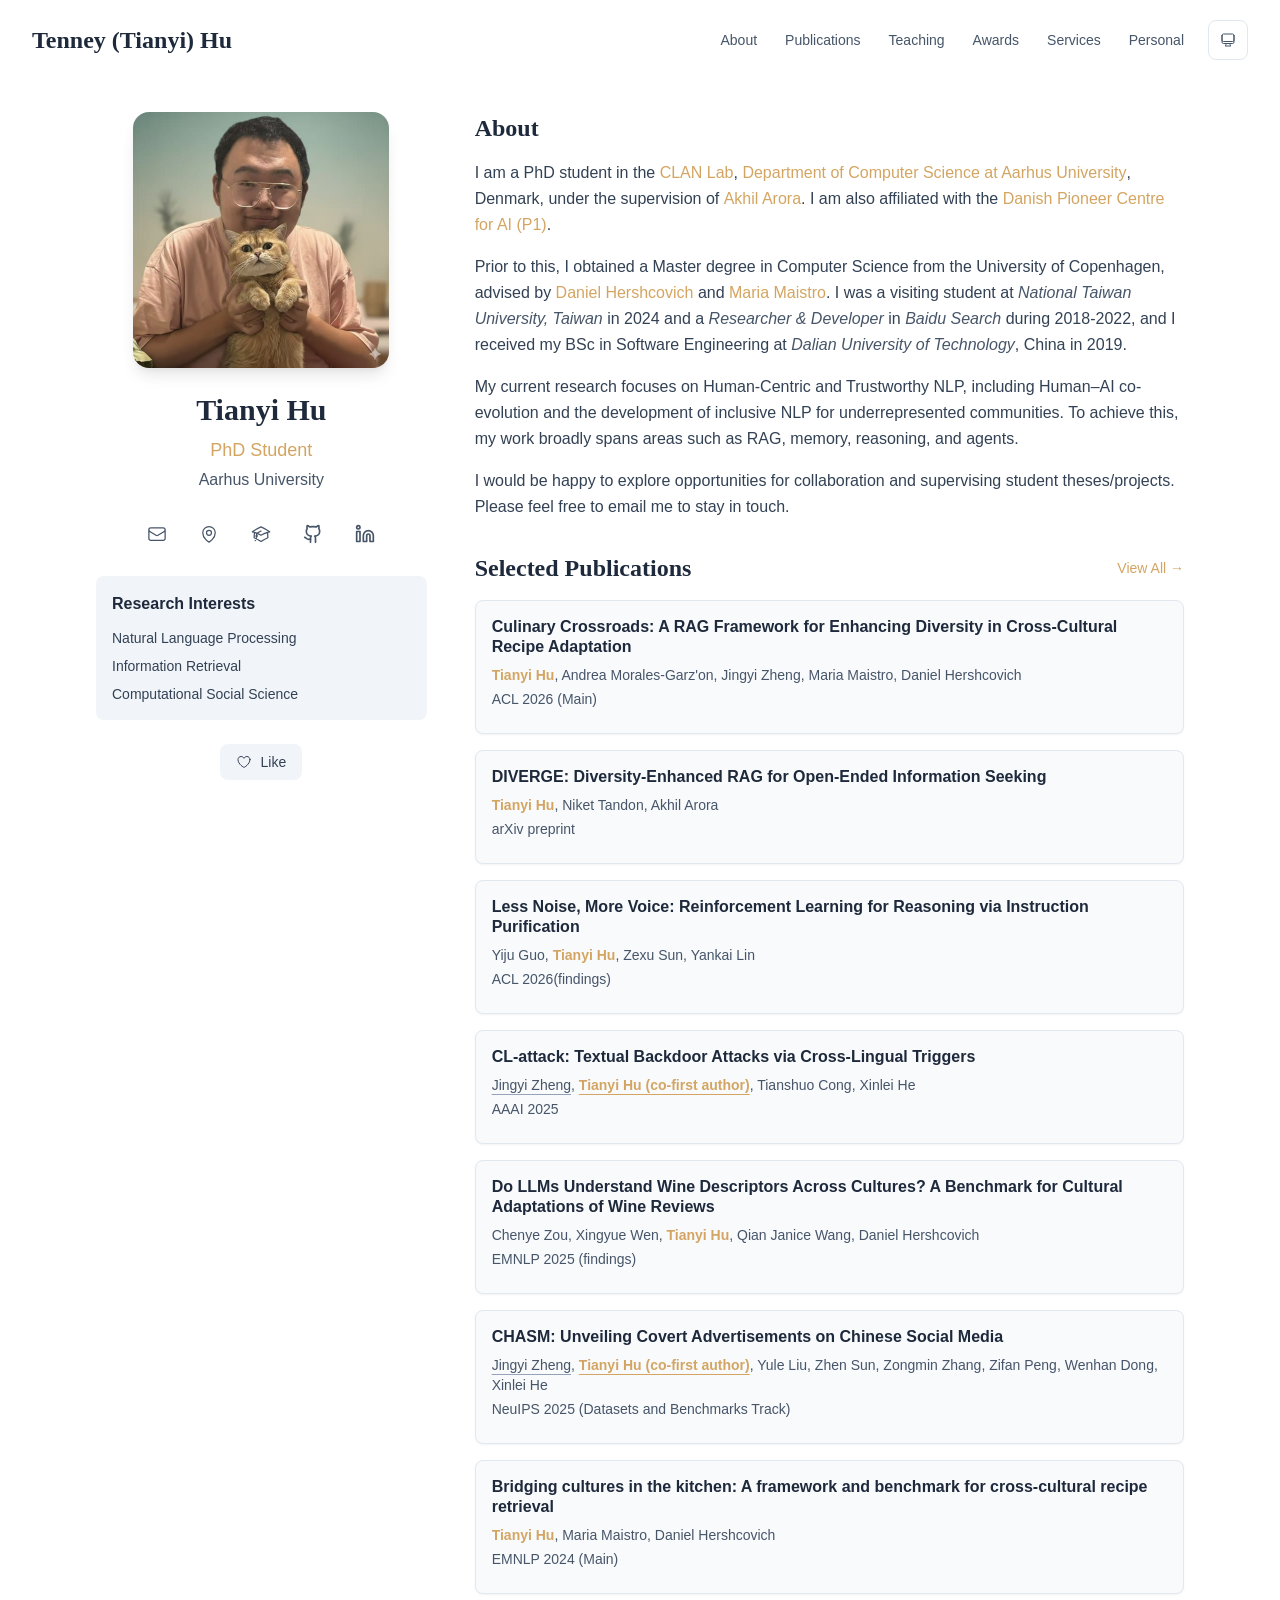
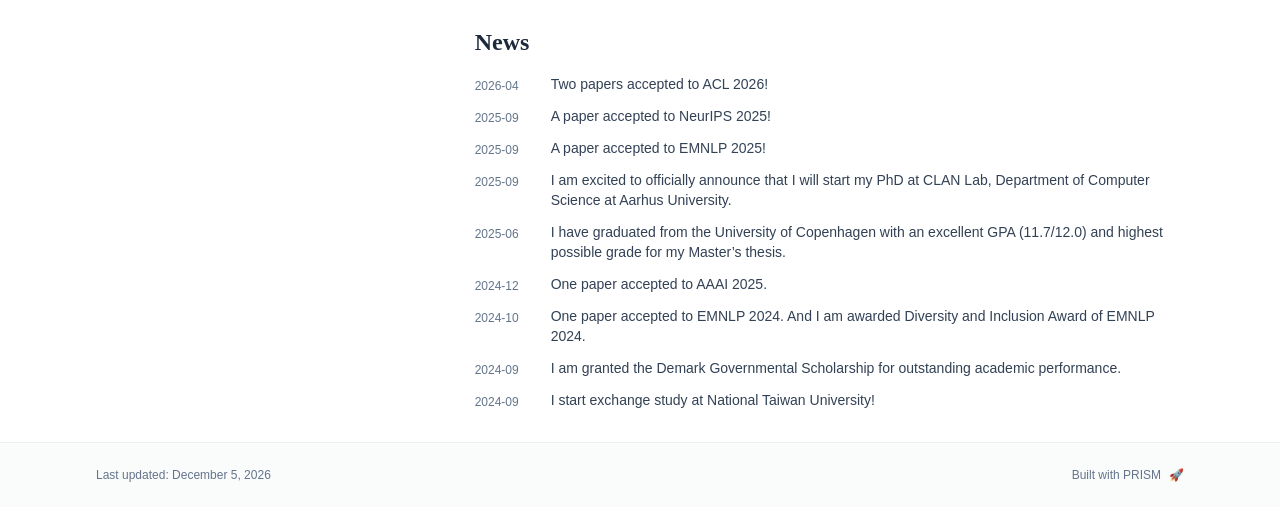
==== index.html @ b14a24d8 "A" ====
<!DOCTYPE html><!--tBl_cFNAzrPfrctLOhfGu--><html lang="en" class="scroll-smooth"><head><meta charSet="utf-8"/><meta name="viewport" content="width=device-width, initial-scale=1"/><link rel="preload" as="image" href="/bio.jpg"/><link rel="stylesheet" href="/_next/static/css/1323167429cc407e.css" data-precedence="next"/><link rel="preload" as="script" fetchPriority="low" href="/_next/static/chunks/webpack-084ae6d53f03b7b3.js"/><script src="/_next/static/chunks/4bd1b696-c023c6e3521b1417.js" async=""></script><script src="/_next/static/chunks/255-dda36e826969d334.js" async=""></script><script src="/_next/static/chunks/main-app-a64afe714de69679.js" async=""></script><script src="/_next/static/chunks/615-4d3a2b0922041f0c.js" async=""></script><script src="/_next/static/chunks/619-9168df9c2a29b74b.js" async=""></script><script src="/_next/static/chunks/310-e331d309ebd695f5.js" async=""></script><script src="/_next/static/chunks/app/layout-cf4c3bbd81ba5dc7.js" async=""></script><script src="/_next/static/chunks/140-9014bc38c4061ade.js" async=""></script><script src="/_next/static/chunks/681-51cb9ccbcb154e72.js" async=""></script><script src="/_next/static/chunks/app/page-d7f76fb924c3a428.js" async=""></script><link rel="icon" href="/icon.svg" type="image/svg+xml"/><link rel="dns-prefetch" href="https://jialeliu.com"/><link rel="preconnect" href="https://jialeliu.com" crossorigin=""/><link rel="preload" as="font" type="font/woff2" href="https://jialeliu.com/fonts/georgiab.woff2" crossorigin=""/><title>Tenney (Tianyi) Hu</title><meta name="description" content="PhD student at the Aarhus University."/><meta name="author" content="Tianyi Hu"/><meta name="keywords" content="Tianyi Hu,PhD,Research,Aarhus University"/><meta name="creator" content="Tianyi Hu"/><meta name="publisher" content="Tianyi Hu"/><meta property="og:title" content="Tenney (Tianyi) Hu"/><meta property="og:description" content="PhD student at the Aarhus University."/><meta property="og:site_name" content="Tianyi Hu&#x27;s Academic Website"/><meta property="og:locale" content="en_US"/><meta property="og:type" content="website"/><meta name="twitter:card" content="summary"/><meta name="twitter:title" content="Tenney (Tianyi) Hu"/><meta name="twitter:description" content="PhD student at the Aarhus University."/><link rel="icon" href="/icon.svg"/><script>
              try {
                const theme = localStorage.getItem('theme-storage');
                const parsed = theme ? JSON.parse(theme) : null;
                const setting = parsed?.state?.theme || 'system';
                const prefersDark = typeof window !== 'undefined' && window.matchMedia && window.matchMedia('(prefers-color-scheme: dark)').matches;
                const effective = setting === 'dark' ? 'dark' : (setting === 'light' ? 'light' : (prefersDark ? 'dark' : 'light'));
                var root = document.documentElement;
                root.classList.add(effective);
                root.setAttribute('data-theme', effective);
              } catch (e) {
                var root = document.documentElement;
                root.classList.add('light');
                root.setAttribute('data-theme', 'light');
              }
            </script><script>
    try {
      const cfg = {"enabled":true,"locales":["en"],"defaultLocale":"en","mode":"auto","fixedLocale":"en","persist":true,"switcher":true,"labels":{"en":"English"}};
      const storageKey = 'locale-storage';
      const normalize = (value) => typeof value === 'string' ? value.trim().replace('_', '-').toLowerCase() : '';
      const matchLocale = (candidate) => {
        const normalized = normalize(candidate);
        if (!normalized) return null;
        if (cfg.locales.includes(normalized)) return normalized;
        const language = normalized.split('-')[0];
        if (cfg.locales.includes(language)) return language;
        return null;
      };

      let resolved = null;

      if (cfg.persist) {
        resolved = matchLocale(localStorage.getItem(storageKey));
      }

      if (!resolved) {
        if (cfg.mode === 'fixed') {
          resolved = cfg.fixedLocale;
        } else {
          resolved = matchLocale(navigator.language);
        }
      }

      if (!resolved) {
        resolved = cfg.defaultLocale;
      }

      const root = document.documentElement;
      root.lang = resolved;
      root.setAttribute('data-locale', resolved);

      if (cfg.persist) {
        localStorage.setItem(storageKey, resolved);
      }
    } catch (e) {
      const root = document.documentElement;
      root.lang = 'en';
      root.setAttribute('data-locale', 'en');
    }
  </script><script src="/_next/static/chunks/polyfills-42372ed130431b0a.js" noModule=""></script></head><body class="font-sans antialiased"><div hidden=""><!--$--><!--/$--></div><div style="visibility:hidden"><nav class="fixed top-0 left-0 right-0 z-50" data-headlessui-state=""><div class="transition-all duration-300 ease-out bg-transparent" style="transform:translateY(-100px)"><div class="max-w-7xl mx-auto px-4 sm:px-6 lg:px-8"><div class="flex justify-between items-center h-16 lg:h-20"><div class="flex-shrink-0" tabindex="0"><a class="text-xl lg:text-2xl font-serif font-semibold text-primary hover:text-accent transition-colors duration-200" href="/">Tenney (Tianyi) Hu</a></div><div class="hidden lg:block"><div class="ml-10 flex items-center space-x-3"><div class="relative flex items-baseline space-x-1"><a data-nav-href="/" class="relative px-3 py-2 text-sm font-medium rounded-lg transition-colors duration-150 text-primary" href="/">About</a><a data-nav-href="/publications" class="relative px-3 py-2 text-sm font-medium rounded-lg transition-colors duration-150 text-neutral-600" href="/publications/">Publications</a><a data-nav-href="/teaching" class="relative px-3 py-2 text-sm font-medium rounded-lg transition-colors duration-150 text-neutral-600" href="/teaching/">Teaching</a><a data-nav-href="/awards" class="relative px-3 py-2 text-sm font-medium rounded-lg transition-colors duration-150 text-neutral-600" href="/awards/">Awards</a><a data-nav-href="/services" class="relative px-3 py-2 text-sm font-medium rounded-lg transition-colors duration-150 text-neutral-600" href="/services/">Services</a><a data-nav-href="/personal" class="relative px-3 py-2 text-sm font-medium rounded-lg transition-colors duration-150 text-neutral-600" href="/personal/">Personal</a></div><div class="flex items-center justify-center w-10 h-10 rounded-lg border border-neutral-200 dark:border-[rgba(148,163,184,0.24)] bg-background dark:bg-neutral-800"><div class="w-4 h-4 rounded-full bg-neutral-300 animate-pulse"></div></div></div></div><div class="lg:hidden flex items-center space-x-2"><div class="flex items-center justify-center w-10 h-10 rounded-lg border border-neutral-200 dark:border-[rgba(148,163,184,0.24)] bg-background dark:bg-neutral-800"><div class="w-4 h-4 rounded-full bg-neutral-300 animate-pulse"></div></div><button class="inline-flex items-center justify-center p-2 rounded-md text-neutral-600 hover:text-primary hover:bg-neutral-100 dark:hover:bg-neutral-800 focus:outline-none focus:ring-2 focus:ring-inset focus:ring-accent transition-colors duration-200" id="headlessui-disclosure-button-_R_7pdb_" type="button" aria-expanded="false" data-headlessui-state=""><span class="sr-only">Open main menu</span><div><svg xmlns="http://www.w3.org/2000/svg" fill="none" viewBox="0 0 24 24" stroke-width="1.5" stroke="currentColor" aria-hidden="true" data-slot="icon" class="block h-6 w-6"><path stroke-linecap="round" stroke-linejoin="round" d="M3.75 6.75h16.5M3.75 12h16.5m-16.5 5.25h16.5"></path></svg></div></button></div></div></div></div></nav><main class="min-h-screen pt-16 lg:pt-20"><div class="max-w-6xl mx-auto px-4 sm:px-6 lg:px-8 py-8 bg-background min-h-screen"><div class="grid grid-cols-1 lg:grid-cols-3 gap-12"><div class="lg:col-span-1"><div class="sticky top-8" style="opacity:0;transform:translateY(20px)"><div class="w-64 h-64 mx-auto mb-6 rounded-2xl overflow-hidden shadow-lg hover:shadow-xl transition-all duration-200 hover:scale-105"><img alt="Tianyi Hu" width="256" height="256" decoding="async" data-nimg="1" class="w-full h-full object-cover object-[32%_center]" style="color:transparent" src="/bio.jpg"/></div><div class="text-center mb-6"><h1 class="text-3xl font-serif font-bold text-primary mb-2">Tianyi Hu</h1><p class="text-lg text-accent font-medium mb-1">PhD Student</p><p class="text-neutral-600 mb-2">Aarhus University</p></div><div class="flex flex-wrap justify-center gap-3 sm:gap-4 mb-6 relative px-2"><div class="relative"><button class="p-2 sm:p-2 transition-colors duration-200 text-neutral-600 dark:text-neutral-400 hover:text-accent" aria-label="Email"><svg xmlns="http://www.w3.org/2000/svg" fill="none" viewBox="0 0 24 24" stroke-width="1.5" stroke="currentColor" aria-hidden="true" data-slot="icon" class="h-5 w-5"><path stroke-linecap="round" stroke-linejoin="round" d="M21.75 6.75v10.5a2.25 2.25 0 0 1-2.25 2.25h-15a2.25 2.25 0 0 1-2.25-2.25V6.75m19.5 0A2.25 2.25 0 0 0 19.5 4.5h-15a2.25 2.25 0 0 0-2.25 2.25m19.5 0v.243a2.25 2.25 0 0 1-1.07 1.916l-7.5 4.615a2.25 2.25 0 0 1-2.36 0L3.32 8.91a2.25 2.25 0 0 1-1.07-1.916V6.75"></path></svg></button></div><div class="relative"><button class="p-2 sm:p-2 transition-colors duration-200 text-neutral-600 dark:text-neutral-400 hover:text-accent" aria-label="Location"><svg xmlns="http://www.w3.org/2000/svg" fill="none" viewBox="0 0 24 24" stroke-width="1.5" stroke="currentColor" aria-hidden="true" data-slot="icon" class="h-5 w-5"><path stroke-linecap="round" stroke-linejoin="round" d="M15 10.5a3 3 0 1 1-6 0 3 3 0 0 1 6 0Z"></path><path stroke-linecap="round" stroke-linejoin="round" d="M19.5 10.5c0 7.142-7.5 11.25-7.5 11.25S4.5 17.642 4.5 10.5a7.5 7.5 0 1 1 15 0Z"></path></svg></button></div><a href="https://scholar.google.com/citations?user=hkXJQ8oAAAAJ" target="_blank" rel="noopener noreferrer" class="p-2 sm:p-2 text-neutral-600 dark:text-neutral-400 hover:text-accent transition-colors duration-200" aria-label="Google Scholar"><svg xmlns="http://www.w3.org/2000/svg" fill="none" viewBox="0 0 24 24" stroke-width="1.5" stroke="currentColor" aria-hidden="true" data-slot="icon" class="h-5 w-5"><path stroke-linecap="round" stroke-linejoin="round" d="M4.26 10.147a60.438 60.438 0 0 0-.491 6.347A48.62 48.62 0 0 1 12 20.904a48.62 48.62 0 0 1 8.232-4.41 60.46 60.46 0 0 0-.491-6.347m-15.482 0a50.636 50.636 0 0 0-2.658-.813A59.906 59.906 0 0 1 12 3.493a59.903 59.903 0 0 1 10.399 5.84c-.896.248-1.783.52-2.658.814m-15.482 0A50.717 50.717 0 0 1 12 13.489a50.702 50.702 0 0 1 7.74-3.342M6.75 15a.75.75 0 1 0 0-1.5.75.75 0 0 0 0 1.5Zm0 0v-3.675A55.378 55.378 0 0 1 12 8.443m-7.007 11.55A5.981 5.981 0 0 0 6.75 15.75v-1.5"></path></svg></a><a href="https://github.com/TenneyHu/" target="_blank" rel="noopener noreferrer" class="p-2 sm:p-2 text-neutral-600 dark:text-neutral-400 hover:text-accent transition-colors duration-200" aria-label="GitHub"><svg xmlns="http://www.w3.org/2000/svg" width="24" height="24" viewBox="0 0 24 24" fill="none" stroke="currentColor" stroke-width="2" stroke-linecap="round" stroke-linejoin="round" class="lucide lucide-github h-5 w-5" aria-hidden="true"><path d="M15 22v-4a4.8 4.8 0 0 0-1-3.5c3 0 6-2 6-5.5.08-1.25-.27-2.48-1-3.5.28-1.15.28-2.35 0-3.5 0 0-1 0-3 1.5-2.64-.5-5.36-.5-8 0C6 2 5 2 5 2c-.3 1.15-.3 2.35 0 3.5A5.403 5.403 0 0 0 4 9c0 3.5 3 5.5 6 5.5-.39.49-.68 1.05-.85 1.65-.17.6-.22 1.23-.15 1.85v4"></path><path d="M9 18c-4.51 2-5-2-7-2"></path></svg></a><a href="https://www.linkedin.com/in/tianyi-hu-5a4184242/" target="_blank" rel="noopener noreferrer" class="p-2 sm:p-2 text-neutral-600 dark:text-neutral-400 hover:text-accent transition-colors duration-200" aria-label="LinkedIn"><svg xmlns="http://www.w3.org/2000/svg" width="24" height="24" viewBox="0 0 24 24" fill="none" stroke="currentColor" stroke-width="2" stroke-linecap="round" stroke-linejoin="round" class="lucide lucide-linkedin h-5 w-5" aria-hidden="true"><path d="M16 8a6 6 0 0 1 6 6v7h-4v-7a2 2 0 0 0-2-2 2 2 0 0 0-2 2v7h-4v-7a6 6 0 0 1 6-6z"></path><rect width="4" height="12" x="2" y="9"></rect><circle cx="4" cy="4" r="2"></circle></svg></a></div><div class="bg-neutral-100 dark:bg-neutral-800 rounded-lg p-4 mb-6 hover:shadow-lg transition-all duration-200 hover:scale-[1.02]"><h3 class="font-semibold text-primary mb-3">Research Interests</h3><div class="space-y-2 text-sm text-neutral-700 dark:text-neutral-500"><div>Natural Language Processing</div><div>Information Retrieval</div><div>Computational Social Science</div></div></div><div class="flex justify-center"><div class="relative"><button class="flex items-center space-x-2 px-4 py-2 rounded-lg font-medium text-sm transition-all duration-200 bg-neutral-100 dark:bg-neutral-800 text-neutral-700 dark:text-neutral-500 hover:bg-red-50 dark:hover:bg-red-900/20 hover:text-red-600 dark:hover:text-red-400 cursor-pointer" tabindex="0"><svg xmlns="http://www.w3.org/2000/svg" fill="none" viewBox="0 0 24 24" stroke-width="1.5" stroke="currentColor" aria-hidden="true" data-slot="icon" class="h-4 w-4"><path stroke-linecap="round" stroke-linejoin="round" d="M21 8.25c0-2.485-2.099-4.5-4.688-4.5-1.935 0-3.597 1.126-4.312 2.733-.715-1.607-2.377-2.733-4.313-2.733C5.1 3.75 3 5.765 3 8.25c0 7.22 9 12 9 12s9-4.78 9-12Z"></path></svg><span>Like</span></button></div></div></div></div><div class="lg:col-span-2 space-y-8"><section id="about" class="scroll-mt-24 space-y-8"><section style="opacity:0;transform:translateY(20px)"><h2 class="text-2xl font-serif font-bold text-primary mb-4">About</h2><div class="text-neutral-700 dark:text-neutral-600 leading-relaxed"><p class="mb-4 last:mb-0">I am a PhD student in the <a href="https://au-clan.github.io/" node="[object Object]" target="_blank" rel="noopener noreferrer" class="text-accent font-medium transition-all duration-200 rounded hover:bg-accent/10 hover:shadow-sm">CLAN Lab</a>, <a href="https://cs.au.dk/" node="[object Object]" target="_blank" rel="noopener noreferrer" class="text-accent font-medium transition-all duration-200 rounded hover:bg-accent/10 hover:shadow-sm">Department of Computer Science at Aarhus University</a>, Denmark, under the supervision of <a href="https://au-clan.github.io/people/aarora/" node="[object Object]" target="_blank" rel="noopener noreferrer" class="text-accent font-medium transition-all duration-200 rounded hover:bg-accent/10 hover:shadow-sm">Akhil Arora</a>. I am also affiliated with the <a href="https://www.aicentre.dk/" node="[object Object]" target="_blank" rel="noopener noreferrer" class="text-accent font-medium transition-all duration-200 rounded hover:bg-accent/10 hover:shadow-sm">Danish Pioneer Centre for AI (P1)</a>.</p>
<p class="mb-4 last:mb-0">Prior to this, I obtained a Master degree in Computer Science from the University of Copenhagen, advised by <a href="https://danielhers.github.io/" node="[object Object]" target="_blank" rel="noopener noreferrer" class="text-accent font-medium transition-all duration-200 rounded hover:bg-accent/10 hover:shadow-sm">Daniel Hershcovich</a> and <a href="https://di.ku.dk/english/staff/?pure=en/persons/641366" node="[object Object]" target="_blank" rel="noopener noreferrer" class="text-accent font-medium transition-all duration-200 rounded hover:bg-accent/10 hover:shadow-sm">Maria Maistro</a>. I was a visiting student at <em class="italic text-neutral-600 dark:text-neutral-500">National Taiwan University, Taiwan</em> in 2024 and a <em class="italic text-neutral-600 dark:text-neutral-500">Researcher &amp; Developer</em> in  <em class="italic text-neutral-600 dark:text-neutral-500">Baidu Search</em> during 2018-2022, and I received my BSc in Software Engineering at <em class="italic text-neutral-600 dark:text-neutral-500">Dalian University of Technology</em>, China in 2019.</p>
<p class="mb-4 last:mb-0">My current research focuses on Human-Centric and Trustworthy NLP, including Human–AI co-evolution and the development of inclusive NLP for underrepresented communities. To achieve this, my work broadly spans areas such as RAG, memory, reasoning, and agents.</p>
<p class="mb-4 last:mb-0">I would be happy to explore opportunities for collaboration and supervising student theses/projects. Please feel free to email me to stay in touch.</p></div></section><section style="opacity:0;transform:translateY(20px)"><div class="flex items-center justify-between mb-4"><h2 class="text-2xl font-serif font-bold text-primary">Selected Publications</h2><a class="text-accent hover:text-accent-dark text-sm font-medium transition-all duration-200 rounded hover:bg-accent/10 hover:shadow-sm" href="/publications/">View All<!-- --> →</a></div><div class="space-y-4"><div class="bg-neutral-50 dark:bg-neutral-800 p-4 rounded-lg shadow-sm border border-neutral-200 dark:border-[rgba(148,163,184,0.24)] hover:shadow-lg transition-all duration-200 hover:scale-[1.02]" style="opacity:0;transform:translateY(20px)"><h3 class="font-semibold text-primary mb-2 leading-tight">Culinary Crossroads: A RAG Framework for Enhancing Diversity in Cross-Cultural Recipe Adaptation</h3><p class="text-sm text-neutral-600 dark:text-neutral-500 mb-1"><span><span class="font-semibold text-accent ">Tianyi Hu</span>, </span><span><span class=" ">Andrea Morales-Garz&#x27;on</span>, </span><span><span class=" ">Jingyi Zheng</span>, </span><span><span class=" ">Maria Maistro</span>, </span><span><span class=" ">Daniel Hershcovich</span></span></p><p class="text-sm text-neutral-600 dark:text-neutral-500 mb-2">ACL 2026 (Main)</p></div><div class="bg-neutral-50 dark:bg-neutral-800 p-4 rounded-lg shadow-sm border border-neutral-200 dark:border-[rgba(148,163,184,0.24)] hover:shadow-lg transition-all duration-200 hover:scale-[1.02]" style="opacity:0;transform:translateY(20px)"><h3 class="font-semibold text-primary mb-2 leading-tight">DIVERGE: Diversity-Enhanced RAG for Open-Ended Information Seeking</h3><p class="text-sm text-neutral-600 dark:text-neutral-500 mb-1"><span><span class="font-semibold text-accent ">Tianyi Hu</span>, </span><span><span class=" ">Niket Tandon</span>, </span><span><span class=" ">Akhil Arora</span></span></p><p class="text-sm text-neutral-600 dark:text-neutral-500 mb-2">arXiv preprint</p></div><div class="bg-neutral-50 dark:bg-neutral-800 p-4 rounded-lg shadow-sm border border-neutral-200 dark:border-[rgba(148,163,184,0.24)] hover:shadow-lg transition-all duration-200 hover:scale-[1.02]" style="opacity:0;transform:translateY(20px)"><h3 class="font-semibold text-primary mb-2 leading-tight">Less Noise, More Voice: Reinforcement Learning for Reasoning via Instruction Purification</h3><p class="text-sm text-neutral-600 dark:text-neutral-500 mb-1"><span><span class=" ">Yiju Guo</span>, </span><span><span class="font-semibold text-accent ">Tianyi Hu</span>, </span><span><span class=" ">Zexu Sun</span>, </span><span><span class=" ">Yankai Lin</span></span></p><p class="text-sm text-neutral-600 dark:text-neutral-500 mb-2">ACL 2026(findings)</p></div><div class="bg-neutral-50 dark:bg-neutral-800 p-4 rounded-lg shadow-sm border border-neutral-200 dark:border-[rgba(148,163,184,0.24)] hover:shadow-lg transition-all duration-200 hover:scale-[1.02]" style="opacity:0;transform:translateY(20px)"><h3 class="font-semibold text-primary mb-2 leading-tight">CL-attack: Textual Backdoor Attacks via Cross-Lingual Triggers</h3><p class="text-sm text-neutral-600 dark:text-neutral-500 mb-1"><span><span class=" underline underline-offset-4 decoration-neutral-400">Jingyi Zheng</span>, </span><span><span class="font-semibold text-accent underline underline-offset-4 decoration-accent">Tianyi Hu (co-first author)</span>, </span><span><span class=" ">Tianshuo Cong</span>, </span><span><span class=" ">Xinlei He</span></span></p><p class="text-sm text-neutral-600 dark:text-neutral-500 mb-2">AAAI 2025</p></div><div class="bg-neutral-50 dark:bg-neutral-800 p-4 rounded-lg shadow-sm border border-neutral-200 dark:border-[rgba(148,163,184,0.24)] hover:shadow-lg transition-all duration-200 hover:scale-[1.02]" style="opacity:0;transform:translateY(20px)"><h3 class="font-semibold text-primary mb-2 leading-tight">Do LLMs Understand Wine Descriptors Across Cultures? A Benchmark for Cultural Adaptations of Wine Reviews</h3><p class="text-sm text-neutral-600 dark:text-neutral-500 mb-1"><span><span class=" ">Chenye Zou</span>, </span><span><span class=" ">Xingyue Wen</span>, </span><span><span class="font-semibold text-accent ">Tianyi Hu</span>, </span><span><span class=" ">Qian Janice Wang</span>, </span><span><span class=" ">Daniel Hershcovich</span></span></p><p class="text-sm text-neutral-600 dark:text-neutral-500 mb-2">EMNLP 2025 (findings)</p></div><div class="bg-neutral-50 dark:bg-neutral-800 p-4 rounded-lg shadow-sm border border-neutral-200 dark:border-[rgba(148,163,184,0.24)] hover:shadow-lg transition-all duration-200 hover:scale-[1.02]" style="opacity:0;transform:translateY(20px)"><h3 class="font-semibold text-primary mb-2 leading-tight">CHASM: Unveiling Covert Advertisements on Chinese Social Media</h3><p class="text-sm text-neutral-600 dark:text-neutral-500 mb-1"><span><span class=" underline underline-offset-4 decoration-neutral-400">Jingyi Zheng</span>, </span><span><span class="font-semibold text-accent underline underline-offset-4 decoration-accent">Tianyi Hu (co-first author)</span>, </span><span><span class=" ">Yule Liu</span>, </span><span><span class=" ">Zhen Sun</span>, </span><span><span class=" ">Zongmin Zhang</span>, </span><span><span class=" ">Zifan Peng</span>, </span><span><span class=" ">Wenhan Dong</span>, </span><span><span class=" ">Xinlei He</span></span></p><p class="text-sm text-neutral-600 dark:text-neutral-500 mb-2">NeuIPS 2025 (Datasets and Benchmarks Track)</p></div><div class="bg-neutral-50 dark:bg-neutral-800 p-4 rounded-lg shadow-sm border border-neutral-200 dark:border-[rgba(148,163,184,0.24)] hover:shadow-lg transition-all duration-200 hover:scale-[1.02]" style="opacity:0;transform:translateY(20px)"><h3 class="font-semibold text-primary mb-2 leading-tight">Bridging cultures in the kitchen: A framework and benchmark for cross-cultural recipe retrieval</h3><p class="text-sm text-neutral-600 dark:text-neutral-500 mb-1"><span><span class="font-semibold text-accent ">Tianyi Hu</span>, </span><span><span class=" ">Maria Maistro</span>, </span><span><span class=" ">Daniel Hershcovich</span></span></p><p class="text-sm text-neutral-600 dark:text-neutral-500 mb-2">EMNLP 2024 (Main)</p></div></div></section><section style="opacity:0;transform:translateY(20px)"><h2 class="text-2xl font-serif font-bold text-primary mb-4">News</h2><div class="space-y-3"><div class="flex items-start space-x-3"><span class="text-xs text-neutral-500 mt-1 w-16 flex-shrink-0">2026-04</span><p class="text-sm text-neutral-700">Two papers accepted to ACL 2026!</p></div><div class="flex items-start space-x-3"><span class="text-xs text-neutral-500 mt-1 w-16 flex-shrink-0">2025-09</span><p class="text-sm text-neutral-700">A paper accepted to NeurIPS 2025!</p></div><div class="flex items-start space-x-3"><span class="text-xs text-neutral-500 mt-1 w-16 flex-shrink-0">2025-09</span><p class="text-sm text-neutral-700">A paper accepted to EMNLP 2025!</p></div><div class="flex items-start space-x-3"><span class="text-xs text-neutral-500 mt-1 w-16 flex-shrink-0">2025-09</span><p class="text-sm text-neutral-700">I am excited to officially announce that I will start my PhD at CLAN Lab, Department of Computer Science at Aarhus University.</p></div><div class="flex items-start space-x-3"><span class="text-xs text-neutral-500 mt-1 w-16 flex-shrink-0">2025-06</span><p class="text-sm text-neutral-700">I have graduated from the University of Copenhagen with an excellent GPA (11.7/12.0) and highest possible grade for my Master’s thesis.</p></div><div class="flex items-start space-x-3"><span class="text-xs text-neutral-500 mt-1 w-16 flex-shrink-0">2024-12</span><p class="text-sm text-neutral-700">One paper accepted to AAAI 2025.</p></div><div class="flex items-start space-x-3"><span class="text-xs text-neutral-500 mt-1 w-16 flex-shrink-0">2024-10</span><p class="text-sm text-neutral-700">One paper accepted to EMNLP 2024. And I am awarded Diversity and Inclusion Award of EMNLP 2024.</p></div><div class="flex items-start space-x-3"><span class="text-xs text-neutral-500 mt-1 w-16 flex-shrink-0">2024-09</span><p class="text-sm text-neutral-700">I am granted the Demark Governmental Scholarship for outstanding academic performance.</p></div><div class="flex items-start space-x-3"><span class="text-xs text-neutral-500 mt-1 w-16 flex-shrink-0">2024-09</span><p class="text-sm text-neutral-700">I start exchange study at National Taiwan University!</p></div></div></section></section></div></div></div><!--$--><!--/$--></main><footer class="border-t border-neutral-200/50 bg-neutral-50/50 dark:bg-neutral-900/50 dark:border-neutral-700/50"><div class="max-w-6xl mx-auto px-4 sm:px-6 lg:px-8 py-6"><div class="flex flex-col sm:flex-row justify-between items-center gap-2"><p class="text-xs text-neutral-500">Last updated<!-- -->: <!-- -->April 13, 2026</p><p class="text-xs text-neutral-500 flex items-center"><a href="https://github.com/xyjoey/PRISM" target="_blank" rel="noopener noreferrer">Built with PRISM</a><span class="ml-2">🚀</span></p></div></div></footer></div><script src="/_next/static/chunks/webpack-084ae6d53f03b7b3.js" id="_R_" async=""></script><script>(self.__next_f=self.__next_f||[]).push([0])</script><script>self.__next_f.push([1,"1:\"$Sreact.fragment\"\n3:I[7558,[\"615\",\"static/chunks/615-4d3a2b0922041f0c.js\",\"619\",\"static/chunks/619-9168df9c2a29b74b.js\",\"310\",\"static/chunks/310-e331d309ebd695f5.js\",\"177\",\"static/chunks/app/layout-cf4c3bbd81ba5dc7.js\"],\"ThemeProvider\"]\n4:I[611,[\"615\",\"static/chunks/615-4d3a2b0922041f0c.js\",\"619\",\"static/chunks/619-9168df9c2a29b74b.js\",\"310\",\"static/chunks/310-e331d309ebd695f5.js\",\"177\",\"static/chunks/app/layout-cf4c3bbd81ba5dc7.js\"],\"LocaleProvider\"]\n5:I[552,[\"615\",\"static/chunks/615-4d3a2b0922041f0c.js\",\"619\",\"static/chunks/619-9168df9c2a29b74b.js\",\"310\",\"static/chunks/310-e331d309ebd695f5.js\",\"177\",\"static/chunks/app/layout-cf4c3bbd81ba5dc7.js\"],\"default\"]\na:I[7150,[],\"\"]\n:HL[\"/_next/static/css/1323167429cc407e.css\",\"style\"]\n2:T57d,"])</script><script>self.__next_f.push([1,"\n    try {\n      const cfg = {\"enabled\":true,\"locales\":[\"en\"],\"defaultLocale\":\"en\",\"mode\":\"auto\",\"fixedLocale\":\"en\",\"persist\":true,\"switcher\":true,\"labels\":{\"en\":\"English\"}};\n      const storageKey = 'locale-storage';\n      const normalize = (value) =\u003e typeof value === 'string' ? value.trim().replace('_', '-').toLowerCase() : '';\n      const matchLocale = (candidate) =\u003e {\n        const normalized = normalize(candidate);\n        if (!normalized) return null;\n        if (cfg.locales.includes(normalized)) return normalized;\n        const language = normalized.split('-')[0];\n        if (cfg.locales.includes(language)) return language;\n        return null;\n      };\n\n      let resolved = null;\n\n      if (cfg.persist) {\n        resolved = matchLocale(localStorage.getItem(storageKey));\n      }\n\n      if (!resolved) {\n        if (cfg.mode === 'fixed') {\n          resolved = cfg.fixedLocale;\n        } else {\n          resolved = matchLocale(navigator.language);\n        }\n      }\n\n      if (!resolved) {\n        resolved = cfg.defaultLocale;\n      }\n\n      const root = document.documentElement;\n      root.lang = resolved;\n      root.setAttribute('data-locale', resolved);\n\n      if (cfg.persist) {\n        localStorage.setItem(storageKey, resolved);\n      }\n    } catch (e) {\n      const root = document.documentElement;\n      root.lang = 'en';\n      root.setAttribute('data-locale', 'en');\n    }\n  "])</script><script>self.__next_f.push([1,"0:{\"P\":null,\"b\":\"tBl_cFNAzrPfrctLOhfGu\",\"p\":\"\",\"c\":[\"\",\"\"],\"i\":false,\"f\":[[[\"\",{\"children\":[\"__PAGE__\",{}]},\"$undefined\",\"$undefined\",true],[\"\",[\"$\",\"$1\",\"c\",{\"children\":[[[\"$\",\"link\",\"0\",{\"rel\":\"stylesheet\",\"href\":\"/_next/static/css/1323167429cc407e.css\",\"precedence\":\"next\",\"crossOrigin\":\"$undefined\",\"nonce\":\"$undefined\"}]],[\"$\",\"html\",null,{\"lang\":\"en\",\"className\":\"scroll-smooth\",\"suppressHydrationWarning\":true,\"children\":[[\"$\",\"head\",null,{\"children\":[[\"$\",\"link\",null,{\"rel\":\"icon\",\"href\":\"/icon.svg\",\"type\":\"image/svg+xml\"}],[\"$\",\"link\",null,{\"rel\":\"dns-prefetch\",\"href\":\"https://jialeliu.com\"}],[\"$\",\"link\",null,{\"rel\":\"preconnect\",\"href\":\"https://jialeliu.com\",\"crossOrigin\":\"\"}],[\"$\",\"link\",null,{\"rel\":\"preload\",\"as\":\"font\",\"type\":\"font/woff2\",\"href\":\"https://jialeliu.com/fonts/georgiab.woff2\",\"crossOrigin\":\"\"}],[\"$\",\"script\",null,{\"dangerouslySetInnerHTML\":{\"__html\":\"\\n              try {\\n                const theme = localStorage.getItem('theme-storage');\\n                const parsed = theme ? JSON.parse(theme) : null;\\n                const setting = parsed?.state?.theme || 'system';\\n                const prefersDark = typeof window !== 'undefined' \u0026\u0026 window.matchMedia \u0026\u0026 window.matchMedia('(prefers-color-scheme: dark)').matches;\\n                const effective = setting === 'dark' ? 'dark' : (setting === 'light' ? 'light' : (prefersDark ? 'dark' : 'light'));\\n                var root = document.documentElement;\\n                root.classList.add(effective);\\n                root.setAttribute('data-theme', effective);\\n              } catch (e) {\\n                var root = document.documentElement;\\n                root.classList.add('light');\\n                root.setAttribute('data-theme', 'light');\\n              }\\n            \"}}],[\"$\",\"script\",null,{\"dangerouslySetInnerHTML\":{\"__html\":\"$2\"}}]]}],[\"$\",\"body\",null,{\"className\":\"font-sans antialiased\",\"children\":[\"$\",\"$L3\",null,{\"children\":[\"$\",\"$L4\",null,{\"config\":{\"enabled\":true,\"locales\":[\"en\"],\"defaultLocale\":\"en\",\"mode\":\"auto\",\"fixedLocale\":\"en\",\"persist\":true,\"switcher\":true,\"labels\":{\"en\":\"English\"}},\"children\":[[\"$\",\"$L5\",null,{\"items\":[{\"title\":\"About\",\"type\":\"page\",\"target\":\"about\",\"href\":\"/\"},{\"title\":\"Publications\",\"type\":\"page\",\"target\":\"publications\",\"href\":\"/publications\"},{\"title\":\"Teaching\",\"type\":\"page\",\"target\":\"teaching\",\"href\":\"/teaching\"},{\"title\":\"Awards\",\"type\":\"page\",\"target\":\"awards\",\"href\":\"/awards\"},{\"title\":\"Services\",\"type\":\"page\",\"target\":\"services\",\"href\":\"/services\"},{\"title\":\"Personal\",\"type\":\"page\",\"target\":\"personal\",\"href\":\"/personal\"}],\"siteTitle\":\"Tenney (Tianyi) Hu\",\"enableOnePageMode\":false,\"i18n\":\"$0:f:0:1:1:props:children:1:props:children:1:props:children:props:children:props:config\",\"itemsByLocale\":{\"en\":[{\"title\":\"About\",\"type\":\"page\",\"target\":\"about\",\"href\":\"/\"},{\"title\":\"Publications\",\"type\":\"page\",\"target\":\"publications\",\"href\":\"/publications\"},{\"title\":\"Teaching\",\"type\":\"page\",\"target\":\"teaching\",\"href\":\"/teaching\"},{\"title\":\"Awards\",\"type\":\"page\",\"target\":\"awards\",\"href\":\"/awards\"},{\"title\":\"Services\",\"type\":\"page\",\"target\":\"services\",\"href\":\"/services\"},{\"title\":\"Personal\",\"type\":\"page\",\"target\":\"personal\",\"href\":\"/personal\"}]},\"siteTitleByLocale\":{\"en\":\"Tenney (Tianyi) Hu\"}}],\"$L6\",\"$L7\"]}]}]}]]}]]}],{\"children\":[\"__PAGE__\",\"$L8\",{},null,false]},null,false],\"$L9\",false]],\"m\":\"$undefined\",\"G\":[\"$a\",[]],\"s\":false,\"S\":true}\n"])</script><script>self.__next_f.push([1,"b:I[9766,[],\"\"]\nc:I[8924,[],\"\"]\nd:I[7923,[\"615\",\"static/chunks/615-4d3a2b0922041f0c.js\",\"619\",\"static/chunks/619-9168df9c2a29b74b.js\",\"310\",\"static/chunks/310-e331d309ebd695f5.js\",\"177\",\"static/chunks/app/layout-cf4c3bbd81ba5dc7.js\"],\"default\"]\ne:I[344,[\"615\",\"static/chunks/615-4d3a2b0922041f0c.js\",\"140\",\"static/chunks/140-9014bc38c4061ade.js\",\"619\",\"static/chunks/619-9168df9c2a29b74b.js\",\"681\",\"static/chunks/681-51cb9ccbcb154e72.js\",\"974\",\"static/chunks/app/page-d7f76fb924c3a428.js\"],\"default\"]\n11:I[4431,[],\"ViewportBoundary\"]\n13:I[4431,[],\"MetadataBoundary\"]\n14:\"$Sreact.suspense\"\n"])</script><script>self.__next_f.push([1,"6:[\"$\",\"main\",null,{\"className\":\"min-h-screen pt-16 lg:pt-20\",\"children\":[\"$\",\"$Lb\",null,{\"parallelRouterKey\":\"children\",\"error\":\"$undefined\",\"errorStyles\":\"$undefined\",\"errorScripts\":\"$undefined\",\"template\":[\"$\",\"$Lc\",null,{}],\"templateStyles\":\"$undefined\",\"templateScripts\":\"$undefined\",\"notFound\":[[[\"$\",\"title\",null,{\"children\":\"404: This page could not be found.\"}],[\"$\",\"div\",null,{\"style\":{\"fontFamily\":\"system-ui,\\\"Segoe UI\\\",Roboto,Helvetica,Arial,sans-serif,\\\"Apple Color Emoji\\\",\\\"Segoe UI Emoji\\\"\",\"height\":\"100vh\",\"textAlign\":\"center\",\"display\":\"flex\",\"flexDirection\":\"column\",\"alignItems\":\"center\",\"justifyContent\":\"center\"},\"children\":[\"$\",\"div\",null,{\"children\":[[\"$\",\"style\",null,{\"dangerouslySetInnerHTML\":{\"__html\":\"body{color:#000;background:#fff;margin:0}.next-error-h1{border-right:1px solid rgba(0,0,0,.3)}@media (prefers-color-scheme:dark){body{color:#fff;background:#000}.next-error-h1{border-right:1px solid rgba(255,255,255,.3)}}\"}}],[\"$\",\"h1\",null,{\"className\":\"next-error-h1\",\"style\":{\"display\":\"inline-block\",\"margin\":\"0 20px 0 0\",\"padding\":\"0 23px 0 0\",\"fontSize\":24,\"fontWeight\":500,\"verticalAlign\":\"top\",\"lineHeight\":\"49px\"},\"children\":404}],[\"$\",\"div\",null,{\"style\":{\"display\":\"inline-block\"},\"children\":[\"$\",\"h2\",null,{\"style\":{\"fontSize\":14,\"fontWeight\":400,\"lineHeight\":\"49px\",\"margin\":0},\"children\":\"This page could not be found.\"}]}]]}]}]],[]],\"forbidden\":\"$undefined\",\"unauthorized\":\"$undefined\"}]}]\n"])</script><script>self.__next_f.push([1,"7:[\"$\",\"$Ld\",null,{\"lastUpdated\":\"$undefined\",\"lastUpdatedByLocale\":{\"en\":\"$undefined\"},\"defaultLocale\":\"en\"}]\nf:T4c3,"])</script><script>self.__next_f.push([1,"I am a PhD student in the [CLAN Lab](https://au-clan.github.io/), [Department of Computer Science at Aarhus University](https://cs.au.dk/), Denmark, under the supervision of [Akhil Arora](https://au-clan.github.io/people/aarora/). I am also affiliated with the [Danish Pioneer Centre for AI (P1)](https://www.aicentre.dk/).\r\n\r\n\r\nPrior to this, I obtained a Master degree in Computer Science from the University of Copenhagen, advised by [Daniel Hershcovich](https://danielhers.github.io/) and [Maria Maistro](https://di.ku.dk/english/staff/?pure=en/persons/641366). I was a visiting student at *National Taiwan University, Taiwan* in 2024 and a *Researcher \u0026 Developer* in  *Baidu Search* during 2018-2022, and I received my BSc in Software Engineering at *Dalian University of Technology*, China in 2019.\r\n\r\nMy current research focuses on Human-Centric and Trustworthy NLP, including Human–AI co-evolution and the development of inclusive NLP for underrepresented communities. To achieve this, my work broadly spans areas such as RAG, memory, reasoning, and agents.\r\n\r\nI would be happy to explore opportunities for collaboration and supervising student theses/projects. Please feel free to email me to stay in touch."])</script><script>self.__next_f.push([1,"8:[\"$\",\"$1\",\"c\",{\"children\":[[\"$\",\"$Le\",null,{\"dataByLocale\":{\"en\":{\"author\":{\"name\":\"Tianyi Hu\",\"title\":\"PhD Student\",\"institution\":\"Aarhus University\",\"avatar\":\"/bio.jpg\"},\"social\":{\"email\":\"tenney.hu@cs.au.dk\",\"location\":\"Aarhus, Denmark\",\"location_details\":[\"Åbogade 15, 8200 Aarhus\",\"Aarhus University, Department of Computer Science\"],\"google_scholar\":\"https://scholar.google.com/citations?user=hkXJQ8oAAAAJ\",\"github\":\"https://github.com/TenneyHu/\",\"linkedin\":\"https://www.linkedin.com/in/tianyi-hu-5a4184242/\"},\"features\":{\"enable_likes\":true,\"enable_one_page_mode\":false},\"enableOnePageMode\":false,\"researchInterests\":[\"Natural Language Processing\",\"Information Retrieval\",\"Computational Social Science\"],\"pagesToShow\":[{\"type\":\"about\",\"id\":\"about\",\"sections\":[{\"id\":\"about\",\"type\":\"markdown\",\"source\":\"bio.md\",\"title\":\"About\",\"content\":\"$f\"},{\"id\":\"featured_publications\",\"type\":\"publications\",\"title\":\"Selected Publications\",\"filter\":\"selected\",\"limit\":7,\"publications\":[{\"id\":\"hu2025culinary\",\"title\":\"Culinary Crossroads: A RAG Framework for Enhancing Diversity in Cross-Cultural Recipe Adaptation\",\"authors\":[{\"name\":\"Tianyi Hu\",\"isHighlighted\":true,\"isCorresponding\":false,\"isCoAuthor\":false},{\"name\":\"Andrea Morales-Garz'on\",\"isHighlighted\":false,\"isCorresponding\":false,\"isCoAuthor\":false},{\"name\":\"Jingyi Zheng\",\"isHighlighted\":false,\"isCorresponding\":false,\"isCoAuthor\":false},{\"name\":\"Maria Maistro\",\"isHighlighted\":false,\"isCorresponding\":false,\"isCoAuthor\":false},{\"name\":\"Daniel Hershcovich\",\"isHighlighted\":false,\"isCorresponding\":false,\"isCoAuthor\":false}],\"year\":2026,\"type\":\"journal\",\"status\":\"published\",\"tags\":[],\"keywords\":\"$8:props:children:0:props:dataByLocale:en:pagesToShow:0:sections:1:publications:0:tags\",\"researchArea\":\"machine-learning\",\"journal\":\"ACL 2026 (Main)\",\"conference\":\"\",\"abstract\":\"\",\"description\":\"\",\"selected\":true,\"bibtex\":\"@article{hu2025culinary,\\n  title = {Culinary Crossroads: A RAG Framework for Enhancing Diversity in Cross-Cultural Recipe Adaptation},\\n  author = {Hu, Tianyi and Morales-Garz{\\\\'o}n, Andrea and Zheng, Jingyi and Maistro, Maria and Hershcovich, Daniel},\\n  journal = {ACL 2026 (Main)},\\n  year = {2026}\\n}\"},{\"id\":\"hu2026diverge\",\"title\":\"DIVERGE: Diversity-Enhanced RAG for Open-Ended Information Seeking\",\"authors\":[{\"name\":\"Tianyi Hu\",\"isHighlighted\":true,\"isCorresponding\":false,\"isCoAuthor\":false},{\"name\":\"Niket Tandon\",\"isHighlighted\":false,\"isCorresponding\":false,\"isCoAuthor\":false},{\"name\":\"Akhil Arora\",\"isHighlighted\":false,\"isCorresponding\":false,\"isCoAuthor\":false}],\"year\":2026,\"type\":\"journal\",\"status\":\"published\",\"tags\":[],\"keywords\":\"$8:props:children:0:props:dataByLocale:en:pagesToShow:0:sections:1:publications:1:tags\",\"researchArea\":\"machine-learning\",\"journal\":\"arXiv preprint\",\"conference\":\"\",\"abstract\":\"\",\"description\":\"\",\"selected\":true,\"bibtex\":\"@article{hu2026diverge,\\n  title = {DIVERGE: Diversity-Enhanced RAG for Open-Ended Information Seeking},\\n  author = {Hu, Tianyi and Tandon, Niket and Arora, Akhil},\\n  journal = {arXiv preprint},\\n  year = {2026}\\n}\"},{\"id\":\"guo2026less\",\"title\":\"Less Noise, More Voice: Reinforcement Learning for Reasoning via Instruction Purification\",\"authors\":[{\"name\":\"Yiju Guo\",\"isHighlighted\":false,\"isCorresponding\":false,\"isCoAuthor\":false},{\"name\":\"Tianyi Hu\",\"isHighlighted\":true,\"isCorresponding\":false,\"isCoAuthor\":false},{\"name\":\"Zexu Sun\",\"isHighlighted\":false,\"isCorresponding\":false,\"isCoAuthor\":false},{\"name\":\"Yankai Lin\",\"isHighlighted\":false,\"isCorresponding\":false,\"isCoAuthor\":false}],\"year\":2026,\"type\":\"journal\",\"status\":\"published\",\"tags\":[],\"keywords\":\"$8:props:children:0:props:dataByLocale:en:pagesToShow:0:sections:1:publications:2:tags\",\"researchArea\":\"machine-learning\",\"journal\":\"ACL 2026(findings)\",\"conference\":\"\",\"abstract\":\"\",\"description\":\"\",\"selected\":true,\"bibtex\":\"@article{guo2026less,\\n  title = {Less Noise, More Voice: Reinforcement Learning for Reasoning via Instruction Purification},\\n  author = {Guo, Yiju and Hu, Tianyi and Sun, Zexu and Lin, Yankai},\\n  journal = {ACL 2026(findings)},\\n  year = {2026}\\n}\"},{\"id\":\"zheng2024cl\",\"title\":\"CL-attack: Textual Backdoor Attacks via Cross-Lingual Triggers\",\"authors\":[{\"name\":\"Jingyi Zheng\",\"isHighlighted\":false,\"isCorresponding\":false,\"isCoAuthor\":true},{\"name\":\"Tianyi Hu (co-first author)\",\"isHighlighted\":true,\"isCorresponding\":false,\"isCoAuthor\":true},{\"name\":\"Tianshuo Cong\",\"isHighlighted\":false,\"isCorresponding\":false,\"isCoAuthor\":false},{\"name\":\"Xinlei He\",\"isHighlighted\":false,\"isCorresponding\":false,\"isCoAuthor\":false}],\"year\":2025,\"type\":\"conference\",\"status\":\"published\",\"tags\":[],\"keywords\":\"$8:props:children:0:props:dataByLocale:en:pagesToShow:0:sections:1:publications:3:tags\",\"researchArea\":\"machine-learning\",\"journal\":\"\",\"conference\":\"AAAI 2025\",\"abstract\":\"\",\"description\":\"\",\"selected\":true,\"bibtex\":\"@inproceedings{zheng2024cl,\\n  title = {CL-attack: Textual Backdoor Attacks via Cross-Lingual Triggers},\\n  author = {Zheng, Jingyi and Hu (co-first author), Tianyi and Cong, Tianshuo and He, Xinlei},\\n  booktitle = {AAAI 2025},\\n  year = {2025}\\n}\"},{\"id\":\"zou2025llms\",\"title\":\"Do LLMs Understand Wine Descriptors Across Cultures? A Benchmark for Cultural Adaptations of Wine Reviews\",\"authors\":[{\"name\":\"Chenye Zou\",\"isHighlighted\":false,\"isCorresponding\":false,\"isCoAuthor\":false},{\"name\":\"Xingyue Wen\",\"isHighlighted\":false,\"isCorresponding\":false,\"isCoAuthor\":false},{\"name\":\"Tianyi Hu\",\"isHighlighted\":true,\"isCorresponding\":false,\"isCoAuthor\":false},{\"name\":\"Qian Janice Wang\",\"isHighlighted\":false,\"isCorresponding\":false,\"isCoAuthor\":false},{\"name\":\"Daniel Hershcovich\",\"isHighlighted\":false,\"isCorresponding\":false,\"isCoAuthor\":false}],\"year\":2025,\"type\":\"journal\",\"status\":\"published\",\"tags\":[],\"keywords\":\"$8:props:children:0:props:dataByLocale:en:pagesToShow:0:sections:1:publications:4:tags\",\"researchArea\":\"machine-learning\",\"journal\":\"EMNLP 2025 (findings)\",\"conference\":\"\",\"abstract\":\"\",\"description\":\"\",\"selected\":true,\"bibtex\":\"@article{zou2025llms,\\n  title = {Do LLMs Understand Wine Descriptors Across Cultures? A Benchmark for Cultural Adaptations of Wine Reviews},\\n  author = {Zou, Chenye and Wen, Xingyue and Hu, Tianyi and Wang, Qian Janice and Hershcovich, Daniel},\\n  journal = {EMNLP 2025 (findings)},\\n  year = {2025}\\n}\"},{\"id\":\"zheng2025chasm\",\"title\":\"CHASM: Unveiling Covert Advertisements on Chinese Social Media\",\"authors\":[{\"name\":\"Jingyi Zheng\",\"isHighlighted\":false,\"isCorresponding\":false,\"isCoAuthor\":true},{\"name\":\"Tianyi Hu (co-first author)\",\"isHighlighted\":true,\"isCorresponding\":false,\"isCoAuthor\":true},{\"name\":\"Yule Liu\",\"isHighlighted\":false,\"isCorresponding\":false,\"isCoAuthor\":false},{\"name\":\"Zhen Sun\",\"isHighlighted\":false,\"isCorresponding\":false,\"isCoAuthor\":false},{\"name\":\"Zongmin Zhang\",\"isHighlighted\":false,\"isCorresponding\":false,\"isCoAuthor\":false},{\"name\":\"Zifan Peng\",\"isHighlighted\":false,\"isCorresponding\":false,\"isCoAuthor\":false},{\"name\":\"Wenhan Dong\",\"isHighlighted\":false,\"isCorresponding\":false,\"isCoAuthor\":false},{\"name\":\"Xinlei He\",\"isHighlighted\":false,\"isCorresponding\":false,\"isCoAuthor\":false}],\"year\":2025,\"type\":\"conference\",\"status\":\"published\",\"tags\":[],\"keywords\":\"$8:props:children:0:props:dataByLocale:en:pagesToShow:0:sections:1:publications:5:tags\",\"researchArea\":\"machine-learning\",\"journal\":\"\",\"conference\":\"NeuIPS 2025 (Datasets and Benchmarks Track)\",\"abstract\":\"\",\"description\":\"\",\"selected\":true,\"bibtex\":\"@inproceedings{zheng2025chasm,\\n  title = {CHASM: Unveiling Covert Advertisements on Chinese Social Media},\\n  author = {Zheng, Jingyi and Hu (co-first author), Tianyi and Liu, Yule and Sun, Zhen and Zhang, Zongmin and Peng, Zifan and Dong, Wenhan and He, Xinlei},\\n  booktitle = {NeuIPS 2025 (Datasets and Benchmarks Track)},\\n  year = {2025}\\n}\"},{\"id\":\"hu2024bridging\",\"title\":\"Bridging cultures in the kitchen: A framework and benchmark for cross-cultural recipe retrieval\",\"authors\":[{\"name\":\"Tianyi Hu\",\"isHighlighted\":true,\"isCorresponding\":false,\"isCoAuthor\":false},{\"name\":\"Maria Maistro\",\"isHighlighted\":false,\"isCorresponding\":false,\"isCoAuthor\":false},{\"name\":\"Daniel Hershcovich\",\"isHighlighted\":false,\"isCorresponding\":false,\"isCoAuthor\":false}],\"year\":2024,\"type\":\"conference\",\"status\":\"published\",\"tags\":[],\"keywords\":\"$8:props:children:0:props:dataByLocale:en:pagesToShow:0:sections:1:publications:6:tags\",\"researchArea\":\"machine-learning\",\"journal\":\"\",\"conference\":\"EMNLP 2024 (Main)\",\"abstract\":\"\",\"description\":\"\",\"selected\":true,\"bibtex\":\"@inproceedings{hu2024bridging,\\n  title = {Bridging cultures in the kitchen: A framework and benchmark for cross-cultural recipe retrieval},\\n  author = {Hu, Tianyi and Maistro, Maria and Hershcovich, Daniel},\\n  booktitle = {EMNLP 2024 (Main)},\\n  year = {2024}\\n}\"}]},{\"id\":\"news\",\"type\":\"list\",\"title\":\"News\",\"source\":\"news.toml\",\"items\":[{\"date\":\"2026-04\",\"content\":\"Two papers accepted to ACL 2026!\"},{\"date\":\"2025-09\",\"content\":\"A paper accepted to NeurIPS 2025!\"},{\"date\":\"2025-09\",\"content\":\"A paper accepted to EMNLP 2025!\"},{\"date\":\"2025-09\",\"content\":\"I am excited to officially announce that I will start my PhD at CLAN Lab, Department of Computer Science at Aarhus University.\"},{\"date\":\"2025-06\",\"content\":\"I have graduated from the University of Copenhagen with an excellent GPA (11.7/12.0) and highest possible grade for my Master’s thesis.\"},{\"date\":\"2024-12\",\"content\":\"One paper accepted to AAAI 2025.\"},{\"date\":\"2024-10\",\"content\":\"One paper accepted to EMNLP 2024. And I am awarded Diversity and Inclusion Award of EMNLP 2024.\"},{\"date\":\"2024-09\",\"content\":\"I am granted the Demark Governmental Scholarship for outstanding academic performance.\"},{\"date\":\"2024-09\",\"content\":\"I start exchange study at National Taiwan University!\"}]}]}]}},\"defaultLocale\":\"en\"}],null,\"$L10\"]}]\n"])</script><script>self.__next_f.push([1,"9:[\"$\",\"$1\",\"h\",{\"children\":[null,[[\"$\",\"$L11\",null,{\"children\":\"$L12\"}],null],[\"$\",\"$L13\",null,{\"children\":[\"$\",\"div\",null,{\"hidden\":true,\"children\":[\"$\",\"$14\",null,{\"fallback\":null,\"children\":\"$L15\"}]}]}]]}]\n"])</script><script>self.__next_f.push([1,"16:I[4431,[],\"OutletBoundary\"]\n18:I[5278,[],\"AsyncMetadataOutlet\"]\n10:[\"$\",\"$L16\",null,{\"children\":[\"$L17\",[\"$\",\"$L18\",null,{\"promise\":\"$@19\"}]]}]\n"])</script><script>self.__next_f.push([1,"12:[[\"$\",\"meta\",\"0\",{\"charSet\":\"utf-8\"}],[\"$\",\"meta\",\"1\",{\"name\":\"viewport\",\"content\":\"width=device-width, initial-scale=1\"}]]\n"])</script><script>self.__next_f.push([1,"17:null\n"])</script><script>self.__next_f.push([1,"1a:I[622,[],\"IconMark\"]\n"])</script><script>self.__next_f.push([1,"19:{\"metadata\":[[\"$\",\"title\",\"0\",{\"children\":\"Tenney (Tianyi) Hu\"}],[\"$\",\"meta\",\"1\",{\"name\":\"description\",\"content\":\"PhD student at the Aarhus University.\"}],[\"$\",\"meta\",\"2\",{\"name\":\"author\",\"content\":\"Tianyi Hu\"}],[\"$\",\"meta\",\"3\",{\"name\":\"keywords\",\"content\":\"Tianyi Hu,PhD,Research,Aarhus University\"}],[\"$\",\"meta\",\"4\",{\"name\":\"creator\",\"content\":\"Tianyi Hu\"}],[\"$\",\"meta\",\"5\",{\"name\":\"publisher\",\"content\":\"Tianyi Hu\"}],[\"$\",\"meta\",\"6\",{\"property\":\"og:title\",\"content\":\"Tenney (Tianyi) Hu\"}],[\"$\",\"meta\",\"7\",{\"property\":\"og:description\",\"content\":\"PhD student at the Aarhus University.\"}],[\"$\",\"meta\",\"8\",{\"property\":\"og:site_name\",\"content\":\"Tianyi Hu's Academic Website\"}],[\"$\",\"meta\",\"9\",{\"property\":\"og:locale\",\"content\":\"en_US\"}],[\"$\",\"meta\",\"10\",{\"property\":\"og:type\",\"content\":\"website\"}],[\"$\",\"meta\",\"11\",{\"name\":\"twitter:card\",\"content\":\"summary\"}],[\"$\",\"meta\",\"12\",{\"name\":\"twitter:title\",\"content\":\"Tenney (Tianyi) Hu\"}],[\"$\",\"meta\",\"13\",{\"name\":\"twitter:description\",\"content\":\"PhD student at the Aarhus University.\"}],[\"$\",\"link\",\"14\",{\"rel\":\"icon\",\"href\":\"/icon.svg\"}],[\"$\",\"$L1a\",\"15\",{}]],\"error\":null,\"digest\":\"$undefined\"}\n"])</script><script>self.__next_f.push([1,"15:\"$19:metadata\"\n"])</script></body></html>
---- _next/static/css/1323167429cc407e.css ----
/*! tailwindcss v4.1.10 | MIT License | https://tailwindcss.com */@layer properties{@supports (((-webkit-hyphens:none)) and (not (margin-trim:inline))) or ((-moz-orient:inline) and (not (color:rgb(from red r g b)))){*,::backdrop,:after,:before{--tw-translate-x:0;--tw-translate-y:0;--tw-translate-z:0;--tw-rotate-x:initial;--tw-rotate-y:initial;--tw-rotate-z:initial;--tw-skew-x:initial;--tw-skew-y:initial;--tw-space-y-reverse:0;--tw-space-x-reverse:0;--tw-border-style:solid;--tw-leading:initial;--tw-font-weight:initial;--tw-shadow:0 0 #0000;--tw-shadow-color:initial;--tw-shadow-alpha:100%;--tw-inset-shadow:0 0 #0000;--tw-inset-shadow-color:initial;--tw-inset-shadow-alpha:100%;--tw-ring-color:initial;--tw-ring-shadow:0 0 #0000;--tw-inset-ring-color:initial;--tw-inset-ring-shadow:0 0 #0000;--tw-ring-inset:initial;--tw-ring-offset-width:0px;--tw-ring-offset-color:#fff;--tw-ring-offset-shadow:0 0 #0000;--tw-blur:initial;--tw-brightness:initial;--tw-contrast:initial;--tw-grayscale:initial;--tw-hue-rotate:initial;--tw-invert:initial;--tw-opacity:initial;--tw-saturate:initial;--tw-sepia:initial;--tw-drop-shadow:initial;--tw-drop-shadow-color:initial;--tw-drop-shadow-alpha:100%;--tw-drop-shadow-size:initial;--tw-backdrop-blur:initial;--tw-backdrop-brightness:initial;--tw-backdrop-contrast:initial;--tw-backdrop-grayscale:initial;--tw-backdrop-hue-rotate:initial;--tw-backdrop-invert:initial;--tw-backdrop-opacity:initial;--tw-backdrop-saturate:initial;--tw-backdrop-sepia:initial;--tw-duration:initial;--tw-ease:initial;--tw-scale-x:1;--tw-scale-y:1;--tw-scale-z:1}}}@layer theme{:host,:root{--font-sans:"Inter",-apple-system,BlinkMacSystemFont,"Segoe UI",Roboto,sans-serif;--color-red-50:oklch(97.1% .013 17.38);--color-red-400:oklch(70.4% .191 22.216);--color-red-600:oklch(57.7% .245 27.325);--color-red-900:oklch(39.6% .141 25.723);--color-white:#fff;--spacing:.25rem;--container-2xl:42rem;--container-3xl:48rem;--container-4xl:56rem;--container-6xl:72rem;--container-7xl:80rem;--text-xs:.75rem;--text-xs--line-height:calc(1/.75);--text-sm:.875rem;--text-sm--line-height:calc(1.25/.875);--text-base:1rem;--text-base--line-height:calc(1.5/1);--text-lg:1.125rem;--text-lg--line-height:calc(1.75/1.125);--text-xl:1.25rem;--text-xl--line-height:calc(1.75/1.25);--text-2xl:1.5rem;--text-2xl--line-height:calc(2/1.5);--text-3xl:1.875rem;--text-3xl--line-height:calc(2.25/1.875);--text-4xl:2.25rem;--text-4xl--line-height:calc(2.5/2.25);--font-weight-medium:500;--font-weight-semibold:600;--font-weight-bold:700;--leading-tight:1.25;--leading-relaxed:1.625;--radius-md:.375rem;--radius-lg:.5rem;--radius-xl:.75rem;--radius-2xl:1rem;--ease-out:cubic-bezier(0,0,.2,1);--animate-pulse:pulse 2s cubic-bezier(.4,0,.6,1)infinite;--blur-xl:24px;--aspect-video:16/9;--default-transition-duration:.15s;--default-transition-timing-function:cubic-bezier(.4,0,.2,1);--default-font-family:"Inter",-apple-system,BlinkMacSystemFont,"Segoe UI",Roboto,sans-serif;--default-mono-font-family:"SF Mono",Monaco,"Cascadia Code","Roboto Mono",Consolas,"Courier New",monospace;--line-height-normal:1.5;--shadow-glass:0 8px 32px 0 #1f26875e}}@layer base{*,::backdrop,:after,:before{box-sizing:border-box;border:0 solid;margin:0;padding:0}::file-selector-button{box-sizing:border-box;border:0 solid;margin:0;padding:0}:host,html{-webkit-text-size-adjust:100%;tab-size:4;line-height:1.5;font-family:var(--default-font-family,ui-sans-serif,system-ui,sans-serif,"Apple Color Emoji","Segoe UI Emoji","Segoe UI Symbol","Noto Color Emoji");font-feature-settings:var(--default-font-feature-settings,normal);font-variation-settings:var(--default-font-variation-settings,normal);-webkit-tap-highlight-color:transparent}hr{height:0;color:inherit;border-top-width:1px}abbr:where([title]){-webkit-text-decoration:underline dotted;text-decoration:underline dotted}h1,h2,h3,h4,h5,h6{font-size:inherit;font-weight:inherit}a{color:inherit;-webkit-text-decoration:inherit;text-decoration:inherit}b,strong{font-weight:bolder}code,kbd,pre,samp{font-family:var(--default-mono-font-family,ui-monospace,SFMono-Regular,Menlo,Monaco,Consolas,"Liberation Mono","Courier New",monospace);font-feature-settings:var(--default-mono-font-feature-settings,normal);font-variation-settings:var(--default-mono-font-variation-settings,normal);font-size:1em}small{font-size:80%}sub,sup{vertical-align:baseline;font-size:75%;line-height:0;position:relative}sub{bottom:-.25em}sup{top:-.5em}table{text-indent:0;border-color:inherit;border-collapse:collapse}:-moz-focusring{outline:auto}progress{vertical-align:baseline}summary{display:list-item}menu,ol,ul{list-style:none}audio,canvas,embed,iframe,img,object,svg,video{vertical-align:middle;display:block}img,video{max-width:100%;height:auto}button,input,optgroup,select,textarea{font:inherit;font-feature-settings:inherit;font-variation-settings:inherit;letter-spacing:inherit;color:inherit;opacity:1;background-color:#0000;border-radius:0}::file-selector-button{font:inherit;font-feature-settings:inherit;font-variation-settings:inherit;letter-spacing:inherit;color:inherit;opacity:1;background-color:#0000;border-radius:0}:where(select:is([multiple],[size])) optgroup{font-weight:bolder}:where(select:is([multiple],[size])) optgroup option{padding-inline-start:20px}::file-selector-button{margin-inline-end:4px}::placeholder{opacity:1}@supports (not ((-webkit-appearance:-apple-pay-button))) or (contain-intrinsic-size:1px){::placeholder{color:currentColor}@supports (color:color-mix(in lab,red,red)){::placeholder{color:color-mix(in oklab,currentcolor 50%,transparent)}}}textarea{resize:vertical}::-webkit-search-decoration{-webkit-appearance:none}::-webkit-date-and-time-value{min-height:1lh;text-align:inherit}::-webkit-datetime-edit{display:inline-flex}::-webkit-datetime-edit-fields-wrapper{padding:0}::-webkit-datetime-edit,::-webkit-datetime-edit-year-field{padding-block:0}::-webkit-datetime-edit-day-field,::-webkit-datetime-edit-month-field{padding-block:0}::-webkit-datetime-edit-hour-field,::-webkit-datetime-edit-minute-field{padding-block:0}::-webkit-datetime-edit-millisecond-field,::-webkit-datetime-edit-second-field{padding-block:0}::-webkit-datetime-edit-meridiem-field{padding-block:0}:-moz-ui-invalid{box-shadow:none}button,input:where([type=button],[type=reset],[type=submit]){appearance:button}::file-selector-button{appearance:button}::-webkit-inner-spin-button,::-webkit-outer-spin-button{height:auto}[hidden]:where(:not([hidden=until-found])){display:none!important}}@layer components;@layer utilities{.pointer-events-none{pointer-events:none}.sr-only{clip:rect(0,0,0,0);white-space:nowrap;border-width:0;width:1px;height:1px;margin:-1px;padding:0;overflow:hidden}.absolute,.sr-only{position:absolute}.fixed{position:fixed}.relative{position:relative}.static{position:static}.sticky{position:sticky}.inset-0{inset:calc(var(--spacing)*0)}.top-0{top:calc(var(--spacing)*0)}.top-1\/2{top:50%}.top-2{top:calc(var(--spacing)*2)}.top-8{top:calc(var(--spacing)*8)}.top-full{top:100%}.right-0{right:calc(var(--spacing)*0)}.right-2{right:calc(var(--spacing)*2)}.left-0{left:calc(var(--spacing)*0)}.left-1\/2{left:50%}.left-3{left:calc(var(--spacing)*3)}.z-10{z-index:10}.z-20{z-index:20}.z-40{z-index:40}.z-50{z-index:50}.container{width:100%}@media (min-width:40rem){.container{max-width:40rem}}@media (min-width:48rem){.container{max-width:48rem}}@media (min-width:64rem){.container{max-width:64rem}}@media (min-width:80rem){.container{max-width:80rem}}@media (min-width:96rem){.container{max-width:96rem}}.mx-auto{margin-inline:auto}.my-4{margin-block:calc(var(--spacing)*4)}.mt-1{margin-top:calc(var(--spacing)*1)}.mt-2{margin-top:calc(var(--spacing)*2)}.mt-4{margin-top:calc(var(--spacing)*4)}.mt-6{margin-top:calc(var(--spacing)*6)}.mt-8{margin-top:calc(var(--spacing)*8)}.mt-auto{margin-top:auto}.mr-1{margin-right:calc(var(--spacing)*1)}.mr-1\.5{margin-right:calc(var(--spacing)*1.5)}.mr-2{margin-right:calc(var(--spacing)*2)}.mb-1{margin-bottom:calc(var(--spacing)*1)}.mb-2{margin-bottom:calc(var(--spacing)*2)}.mb-3{margin-bottom:calc(var(--spacing)*3)}.mb-4{margin-bottom:calc(var(--spacing)*4)}.mb-6{margin-bottom:calc(var(--spacing)*6)}.mb-8{margin-bottom:calc(var(--spacing)*8)}.ml-0{margin-left:calc(var(--spacing)*0)}.ml-2{margin-left:calc(var(--spacing)*2)}.ml-4{margin-left:calc(var(--spacing)*4)}.ml-10{margin-left:calc(var(--spacing)*10)}.line-clamp-2{-webkit-line-clamp:2}.line-clamp-2,.line-clamp-3{-webkit-box-orient:vertical;display:-webkit-box;overflow:hidden}.line-clamp-3{-webkit-line-clamp:3}.block{display:block}.contents{display:contents}.flex{display:flex}.grid{display:grid}.hidden{display:none}.inline-flex{display:inline-flex}.aspect-video{aspect-ratio:var(--aspect-video)}.h-0{height:calc(var(--spacing)*0)}.h-2\.5{height:calc(var(--spacing)*2.5)}.h-3{height:calc(var(--spacing)*3)}.h-3\.5{height:calc(var(--spacing)*3.5)}.h-4{height:calc(var(--spacing)*4)}.h-5{height:calc(var(--spacing)*5)}.h-6{height:calc(var(--spacing)*6)}.h-10{height:calc(var(--spacing)*10)}.h-16{height:calc(var(--spacing)*16)}.h-64{height:calc(var(--spacing)*64)}.h-full{height:100%}.min-h-screen{min-height:100vh}.w-0{width:calc(var(--spacing)*0)}.w-2\.5{width:calc(var(--spacing)*2.5)}.w-3{width:calc(var(--spacing)*3)}.w-3\.5{width:calc(var(--spacing)*3.5)}.w-4{width:calc(var(--spacing)*4)}.w-5{width:calc(var(--spacing)*5)}.w-6{width:calc(var(--spacing)*6)}.w-10{width:calc(var(--spacing)*10)}.w-14{width:calc(var(--spacing)*14)}.w-16{width:calc(var(--spacing)*16)}.w-32{width:calc(var(--spacing)*32)}.w-36{width:calc(var(--spacing)*36)}.w-64{width:calc(var(--spacing)*64)}.w-full{width:100%}.max-w-2xl{max-width:var(--container-2xl)}.max-w-3xl{max-width:var(--container-3xl)}.max-w-4xl{max-width:var(--container-4xl)}.max-w-6xl{max-width:var(--container-6xl)}.max-w-7xl{max-width:var(--container-7xl)}.max-w-\[calc\(100vw-2rem\)\]{max-width:calc(100vw - 2rem)}.flex-shrink-0{flex-shrink:0}.flex-grow{flex-grow:1}.-translate-x-1\/2{--tw-translate-x:calc(calc(1/2*100%)*-1)}.-translate-x-1\/2,.-translate-y-1\/2{translate:var(--tw-translate-x)var(--tw-translate-y)}.-translate-y-1\/2{--tw-translate-y:calc(calc(1/2*100%)*-1)}.-translate-y-full{--tw-translate-y:-100%;translate:var(--tw-translate-x)var(--tw-translate-y)}.transform{transform:var(--tw-rotate-x,)var(--tw-rotate-y,)var(--tw-rotate-z,)var(--tw-skew-x,)var(--tw-skew-y,)}.animate-pulse{animation:var(--animate-pulse)}.cursor-pointer{cursor:pointer}.resize{resize:both}.scroll-mt-24{scroll-margin-top:calc(var(--spacing)*24)}.list-inside{list-style-position:inside}.list-decimal{list-style-type:decimal}.list-disc{list-style-type:disc}.grid-cols-1{grid-template-columns:repeat(1,minmax(0,1fr))}.flex-col{flex-direction:column}.flex-wrap{flex-wrap:wrap}.items-baseline{align-items:baseline}.items-center{align-items:center}.items-start{align-items:flex-start}.justify-between{justify-content:space-between}.justify-center{justify-content:center}.gap-1{gap:calc(var(--spacing)*1)}.gap-2{gap:calc(var(--spacing)*2)}.gap-3{gap:calc(var(--spacing)*3)}.gap-4{gap:calc(var(--spacing)*4)}.gap-6{gap:calc(var(--spacing)*6)}.gap-12{gap:calc(var(--spacing)*12)}:where(.space-y-1>:not(:last-child)){--tw-space-y-reverse:0;margin-block-start:calc(calc(var(--spacing)*1)*var(--tw-space-y-reverse));margin-block-end:calc(calc(var(--spacing)*1)*calc(1 - var(--tw-space-y-reverse)))}:where(.space-y-2>:not(:last-child)){--tw-space-y-reverse:0;margin-block-start:calc(calc(var(--spacing)*2)*var(--tw-space-y-reverse));margin-block-end:calc(calc(var(--spacing)*2)*calc(1 - var(--tw-space-y-reverse)))}:where(.space-y-3>:not(:last-child)){--tw-space-y-reverse:0;margin-block-start:calc(calc(var(--spacing)*3)*var(--tw-space-y-reverse));margin-block-end:calc(calc(var(--spacing)*3)*calc(1 - var(--tw-space-y-reverse)))}:where(.space-y-4>:not(:last-child)){--tw-space-y-reverse:0;margin-block-start:calc(calc(var(--spacing)*4)*var(--tw-space-y-reverse));margin-block-end:calc(calc(var(--spacing)*4)*calc(1 - var(--tw-space-y-reverse)))}:where(.space-y-6>:not(:last-child)){--tw-space-y-reverse:0;margin-block-start:calc(calc(var(--spacing)*6)*var(--tw-space-y-reverse));margin-block-end:calc(calc(var(--spacing)*6)*calc(1 - var(--tw-space-y-reverse)))}:where(.space-y-8>:not(:last-child)){--tw-space-y-reverse:0;margin-block-start:calc(calc(var(--spacing)*8)*var(--tw-space-y-reverse));margin-block-end:calc(calc(var(--spacing)*8)*calc(1 - var(--tw-space-y-reverse)))}:where(.space-x-0\.5>:not(:last-child)){--tw-space-x-reverse:0;margin-inline-start:calc(calc(var(--spacing)*.5)*var(--tw-space-x-reverse));margin-inline-end:calc(calc(var(--spacing)*.5)*calc(1 - var(--tw-space-x-reverse)))}:where(.space-x-1>:not(:last-child)){--tw-space-x-reverse:0;margin-inline-start:calc(calc(var(--spacing)*1)*var(--tw-space-x-reverse));margin-inline-end:calc(calc(var(--spacing)*1)*calc(1 - var(--tw-space-x-reverse)))}:where(.space-x-2>:not(:last-child)){--tw-space-x-reverse:0;margin-inline-start:calc(calc(var(--spacing)*2)*var(--tw-space-x-reverse));margin-inline-end:calc(calc(var(--spacing)*2)*calc(1 - var(--tw-space-x-reverse)))}:where(.space-x-3>:not(:last-child)){--tw-space-x-reverse:0;margin-inline-start:calc(calc(var(--spacing)*3)*var(--tw-space-x-reverse));margin-inline-end:calc(calc(var(--spacing)*3)*calc(1 - var(--tw-space-x-reverse)))}.overflow-hidden{overflow:hidden}.overflow-x-auto{overflow-x:auto}.scroll-smooth{scroll-behavior:smooth}.rounded{border-radius:.25rem}.rounded-2xl{border-radius:var(--radius-2xl)}.rounded-full{border-radius:3.40282e+38px}.rounded-lg{border-radius:var(--radius-lg)}.rounded-md{border-radius:var(--radius-md)}.rounded-xl{border-radius:var(--radius-xl)}.border{border-style:var(--tw-border-style);border-width:1px}.border-t{border-top-style:var(--tw-border-style);border-top-width:1px}.border-t-4{border-top-style:var(--tw-border-style);border-top-width:4px}.border-r-4{border-right-style:var(--tw-border-style);border-right-width:4px}.border-b{border-bottom-style:var(--tw-border-style);border-bottom-width:1px}.border-l-4{border-left-style:var(--tw-border-style);border-left-width:4px}.border-accent,.border-accent\/50{border-color:var(--accent)}@supports (color:color-mix(in lab,red,red)){.border-accent\/50{border-color:color-mix(in oklab,var(--accent)50%,transparent)}}.border-neutral-100{border-color:var(--neutral-100)}.border-neutral-200,.border-neutral-200\/50{border-color:var(--neutral-200)}@supports (color:color-mix(in lab,red,red)){.border-neutral-200\/50{border-color:color-mix(in oklab,var(--neutral-200)50%,transparent)}}.border-transparent{border-color:#0000}.border-t-accent{border-top-color:var(--accent)}.border-t-neutral-800{border-top-color:var(--neutral-800)}.bg-accent,.bg-accent\/10{background-color:var(--accent)}@supports (color:color-mix(in lab,red,red)){.bg-accent\/10{background-color:color-mix(in oklab,var(--accent)10%,transparent)}}.bg-accent\/\[0\.07\]{background-color:var(--accent)}@supports (color:color-mix(in lab,red,red)){.bg-accent\/\[0\.07\]{background-color:color-mix(in oklab,var(--accent)7%,transparent)}}.bg-background,.bg-background\/80{background-color:var(--background)}@supports (color:color-mix(in lab,red,red)){.bg-background\/80{background-color:color-mix(in oklab,var(--background)80%,transparent)}}.bg-background\/95{background-color:var(--background)}@supports (color:color-mix(in lab,red,red)){.bg-background\/95{background-color:color-mix(in oklab,var(--background)95%,transparent)}}.bg-neutral-50,.bg-neutral-50\/50{background-color:var(--neutral-50)}@supports (color:color-mix(in lab,red,red)){.bg-neutral-50\/50{background-color:color-mix(in oklab,var(--neutral-50)50%,transparent)}}.bg-neutral-100{background-color:var(--neutral-100)}.bg-neutral-300{background-color:var(--neutral-300)}.bg-neutral-800{background-color:var(--neutral-800)}.bg-red-50{background-color:var(--color-red-50)}.bg-transparent{background-color:#0000}.bg-white{background-color:var(--color-white)}.object-cover{object-fit:cover}.object-\[32\%_center\]{object-position:32% center}.p-1\.5{padding:calc(var(--spacing)*1.5)}.p-2{padding:calc(var(--spacing)*2)}.p-4{padding:calc(var(--spacing)*4)}.p-6{padding:calc(var(--spacing)*6)}.px-1\.5{padding-inline:calc(var(--spacing)*1.5)}.px-2{padding-inline:calc(var(--spacing)*2)}.px-3{padding-inline:calc(var(--spacing)*3)}.px-4{padding-inline:calc(var(--spacing)*4)}.py-0\.5{padding-block:calc(var(--spacing)*.5)}.py-1{padding-block:calc(var(--spacing)*1)}.py-2{padding-block:calc(var(--spacing)*2)}.py-3{padding-block:calc(var(--spacing)*3)}.py-6{padding-block:calc(var(--spacing)*6)}.py-8{padding-block:calc(var(--spacing)*8)}.py-12{padding-block:calc(var(--spacing)*12)}.pt-2{padding-top:calc(var(--spacing)*2)}.pt-16{padding-top:calc(var(--spacing)*16)}.pr-4{padding-right:calc(var(--spacing)*4)}.pb-2{padding-bottom:calc(var(--spacing)*2)}.pb-3{padding-bottom:calc(var(--spacing)*3)}.pl-4{padding-left:calc(var(--spacing)*4)}.pl-10{padding-left:calc(var(--spacing)*10)}.text-center{text-align:center}.font-mono{font-family:SF Mono,Monaco,Cascadia Code,Roboto Mono,Consolas,Courier New,monospace}.font-sans{font-family:Inter,-apple-system,BlinkMacSystemFont,Segoe UI,Roboto,sans-serif}.font-serif{font-family:Georgia CDN,Georgia,serif}.text-2xl{font-size:var(--text-2xl);line-height:var(--tw-leading,var(--text-2xl--line-height))}.text-3xl{font-size:var(--text-3xl);line-height:var(--tw-leading,var(--text-3xl--line-height))}.text-4xl{font-size:var(--text-4xl);line-height:var(--tw-leading,var(--text-4xl--line-height))}.text-base{font-size:var(--text-base);line-height:var(--tw-leading,var(--text-base--line-height))}.text-lg{font-size:var(--text-lg);line-height:var(--tw-leading,var(--text-lg--line-height))}.text-sm{font-size:var(--text-sm);line-height:var(--tw-leading,var(--text-sm--line-height))}.text-xl{font-size:var(--text-xl);line-height:var(--tw-leading,var(--text-xl--line-height))}.text-xs{font-size:var(--text-xs);line-height:var(--tw-leading,var(--text-xs--line-height))}.text-\[0\.95em\]{font-size:.95em}.leading-relaxed{--tw-leading:var(--leading-relaxed);line-height:var(--leading-relaxed)}.leading-tight{--tw-leading:var(--leading-tight);line-height:var(--leading-tight)}.font-bold{--tw-font-weight:var(--font-weight-bold);font-weight:var(--font-weight-bold)}.font-medium{--tw-font-weight:var(--font-weight-medium);font-weight:var(--font-weight-medium)}.font-semibold{--tw-font-weight:var(--font-weight-semibold);font-weight:var(--font-weight-semibold)}.break-words{overflow-wrap:break-word}.whitespace-nowrap{white-space:nowrap}.whitespace-pre-wrap{white-space:pre-wrap}.text-accent{color:var(--accent)}.text-neutral-400{color:var(--neutral-400)}.text-neutral-500{color:var(--neutral-500)}.text-neutral-600{color:var(--neutral-600)}.text-neutral-700{color:var(--neutral-700)}.text-neutral-800{color:var(--neutral-800)}.text-primary{color:var(--primary)}.text-red-600{color:var(--color-red-600)}.text-white{color:var(--color-white)}.capitalize{text-transform:capitalize}.italic{font-style:italic}.underline{text-decoration-line:underline}.decoration-accent{-webkit-text-decoration-color:var(--accent);text-decoration-color:var(--accent)}.decoration-neutral-400{-webkit-text-decoration-color:var(--neutral-400);text-decoration-color:var(--neutral-400)}.underline-offset-4{text-underline-offset:4px}.antialiased{-webkit-font-smoothing:antialiased;-moz-osx-font-smoothing:grayscale}.opacity-60{opacity:.6}.opacity-70{opacity:.7}.shadow-lg{--tw-shadow:0 10px 15px -3px var(--tw-shadow-color,#0000001a),0 4px 6px -2px var(--tw-shadow-color,#0000000d)}.shadow-lg,.shadow-sm{box-shadow:var(--tw-inset-shadow),var(--tw-inset-ring-shadow),var(--tw-ring-offset-shadow),var(--tw-ring-shadow),var(--tw-shadow)}.shadow-sm{--tw-shadow:0 1px 2px 0 var(--tw-shadow-color,#0000000d)}.filter{filter:var(--tw-blur,)var(--tw-brightness,)var(--tw-contrast,)var(--tw-grayscale,)var(--tw-hue-rotate,)var(--tw-invert,)var(--tw-saturate,)var(--tw-sepia,)var(--tw-drop-shadow,)}.backdrop-blur-xl{--tw-backdrop-blur:blur(var(--blur-xl));-webkit-backdrop-filter:var(--tw-backdrop-blur,)var(--tw-backdrop-brightness,)var(--tw-backdrop-contrast,)var(--tw-backdrop-grayscale,)var(--tw-backdrop-hue-rotate,)var(--tw-backdrop-invert,)var(--tw-backdrop-opacity,)var(--tw-backdrop-saturate,)var(--tw-backdrop-sepia,);backdrop-filter:var(--tw-backdrop-blur,)var(--tw-backdrop-brightness,)var(--tw-backdrop-contrast,)var(--tw-backdrop-grayscale,)var(--tw-backdrop-hue-rotate,)var(--tw-backdrop-invert,)var(--tw-backdrop-opacity,)var(--tw-backdrop-saturate,)var(--tw-backdrop-sepia,)}.transition{transition-property:color,background-color,border-color,outline-color,text-decoration-color,fill,stroke,--tw-gradient-from,--tw-gradient-via,--tw-gradient-to,opacity,box-shadow,transform,translate,scale,rotate,filter,-webkit-backdrop-filter,backdrop-filter,display,visibility,content-visibility,overlay,pointer-events;transition-timing-function:var(--tw-ease,var(--default-transition-timing-function));transition-duration:var(--tw-duration,var(--default-transition-duration))}.transition-all{transition-property:all;transition-timing-function:var(--tw-ease,var(--default-transition-timing-function));transition-duration:var(--tw-duration,var(--default-transition-duration))}.transition-colors{transition-property:color,background-color,border-color,outline-color,text-decoration-color,fill,stroke,--tw-gradient-from,--tw-gradient-via,--tw-gradient-to;transition-timing-function:var(--tw-ease,var(--default-transition-timing-function));transition-duration:var(--tw-duration,var(--default-transition-duration))}.duration-150{--tw-duration:.15s;transition-duration:.15s}.duration-200{--tw-duration:.2s;transition-duration:.2s}.duration-300{--tw-duration:.3s;transition-duration:.3s}.ease-out{--tw-ease:var(--ease-out);transition-timing-function:var(--ease-out)}.last\:mb-0:last-child{margin-bottom:calc(var(--spacing)*0)}@media (hover:hover){.hover\:scale-105:hover{--tw-scale-x:105%;--tw-scale-y:105%;--tw-scale-z:105%;scale:var(--tw-scale-x)var(--tw-scale-y)}.hover\:scale-\[1\.01\]:hover{scale:1.01}.hover\:scale-\[1\.02\]:hover{scale:1.02}.hover\:border-accent:hover{border-color:var(--accent)}.hover\:bg-accent:hover{background-color:var(--accent)}.hover\:bg-accent-dark:hover{background-color:var(--accent-dark)}.hover\:bg-accent\/10:hover{background-color:var(--accent)}@supports (color:color-mix(in lab,red,red)){.hover\:bg-accent\/10:hover{background-color:color-mix(in oklab,var(--accent)10%,transparent)}}.hover\:bg-neutral-50:hover{background-color:var(--neutral-50)}.hover\:bg-neutral-100:hover{background-color:var(--neutral-100)}.hover\:bg-red-50:hover{background-color:var(--color-red-50)}.hover\:text-accent:hover{color:var(--accent)}.hover\:text-accent-dark:hover{color:var(--accent-dark)}.hover\:text-primary:hover{color:var(--primary)}.hover\:text-red-600:hover{color:var(--color-red-600)}.hover\:text-white:hover{color:var(--color-white)}.hover\:shadow-lg:hover{--tw-shadow:0 10px 15px -3px var(--tw-shadow-color,#0000001a),0 4px 6px -2px var(--tw-shadow-color,#0000000d)}.hover\:shadow-lg:hover,.hover\:shadow-md:hover{box-shadow:var(--tw-inset-shadow),var(--tw-inset-ring-shadow),var(--tw-ring-offset-shadow),var(--tw-ring-shadow),var(--tw-shadow)}.hover\:shadow-md:hover{--tw-shadow:0 4px 6px -1px var(--tw-shadow-color,#0000001a),0 2px 4px -1px var(--tw-shadow-color,#0000000f)}.hover\:shadow-sm:hover{--tw-shadow:0 1px 2px 0 var(--tw-shadow-color,#0000000d)}.hover\:shadow-sm:hover,.hover\:shadow-xl:hover{box-shadow:var(--tw-inset-shadow),var(--tw-inset-ring-shadow),var(--tw-ring-offset-shadow),var(--tw-ring-shadow),var(--tw-shadow)}.hover\:shadow-xl:hover{--tw-shadow:0 20px 25px -5px var(--tw-shadow-color,#0000001a),0 10px 10px -5px var(--tw-shadow-color,#0000000a)}}.focus\:border-transparent:focus{border-color:#0000}.focus\:ring-2:focus{--tw-ring-shadow:var(--tw-ring-inset,)0 0 0 calc(2px + var(--tw-ring-offset-width))var(--tw-ring-color,currentcolor);box-shadow:var(--tw-inset-shadow),var(--tw-inset-ring-shadow),var(--tw-ring-offset-shadow),var(--tw-ring-shadow),var(--tw-shadow)}.focus\:ring-accent:focus{--tw-ring-color:var(--accent)}.focus\:outline-none:focus{--tw-outline-style:none;outline-style:none}.focus\:ring-inset:focus{--tw-ring-inset:inset}.focus-visible\:ring-2:focus-visible{--tw-ring-shadow:var(--tw-ring-inset,)0 0 0 calc(2px + var(--tw-ring-offset-width))var(--tw-ring-color,currentcolor);box-shadow:var(--tw-inset-shadow),var(--tw-inset-ring-shadow),var(--tw-ring-offset-shadow),var(--tw-ring-shadow),var(--tw-shadow)}.focus-visible\:ring-accent\/50:focus-visible{--tw-ring-color:var(--accent)}@supports (color:color-mix(in lab,red,red)){.focus-visible\:ring-accent\/50:focus-visible{--tw-ring-color:color-mix(in oklab,var(--accent)50%,transparent)}}@media (min-width:40rem){.sm\:hidden{display:none}.sm\:inline{display:inline}.sm\:w-auto{width:auto}.sm\:max-w-none{max-width:none}.sm\:flex-row{flex-direction:row}.sm\:gap-4{gap:calc(var(--spacing)*4)}:where(.sm\:space-y-0>:not(:last-child)){--tw-space-y-reverse:0;margin-block-start:calc(calc(var(--spacing)*0)*var(--tw-space-y-reverse));margin-block-end:calc(calc(var(--spacing)*0)*calc(1 - var(--tw-space-y-reverse)))}:where(.sm\:space-x-2>:not(:last-child)){--tw-space-x-reverse:0;margin-inline-start:calc(calc(var(--spacing)*2)*var(--tw-space-x-reverse));margin-inline-end:calc(calc(var(--spacing)*2)*calc(1 - var(--tw-space-x-reverse)))}.sm\:p-2{padding:calc(var(--spacing)*2)}.sm\:px-3{padding-inline:calc(var(--spacing)*3)}.sm\:px-6{padding-inline:calc(var(--spacing)*6)}.sm\:whitespace-nowrap{white-space:nowrap}}@media (min-width:48rem){.md\:aspect-\[4\/3\]{aspect-ratio:4/3}.md\:w-48{width:calc(var(--spacing)*48)}.md\:flex-row{flex-direction:row}}@media (min-width:64rem){.lg\:col-span-1{grid-column:span 1/span 1}.lg\:col-span-2{grid-column:span 2/span 2}.lg\:block{display:block}.lg\:hidden{display:none}.lg\:h-20{height:calc(var(--spacing)*20)}.lg\:grid-cols-3{grid-template-columns:repeat(3,minmax(0,1fr))}.lg\:px-8{padding-inline:calc(var(--spacing)*8)}.lg\:pt-20{padding-top:calc(var(--spacing)*20)}.lg\:text-2xl{font-size:var(--text-2xl);line-height:var(--tw-leading,var(--text-2xl--line-height))}}.dark\:border-\[rgba\(148\,163\,184\,0\.24\)\]:where(.dark,.dark *){border-color:#94a3b83d}.dark\:border-neutral-600:where(.dark,.dark *){border-color:var(--neutral-600)}.dark\:border-neutral-700:where(.dark,.dark *),.dark\:border-neutral-700\/50:where(.dark,.dark *){border-color:var(--neutral-700)}@supports (color:color-mix(in lab,red,red)){.dark\:border-neutral-700\/50:where(.dark,.dark *){border-color:color-mix(in oklab,var(--neutral-700)50%,transparent)}}.dark\:border-neutral-800:where(.dark,.dark *){border-color:var(--neutral-800)}.dark\:bg-neutral-700:where(.dark,.dark *){background-color:var(--neutral-700)}.dark\:bg-neutral-800:where(.dark,.dark *),.dark\:bg-neutral-800\/50:where(.dark,.dark *){background-color:var(--neutral-800)}@supports (color:color-mix(in lab,red,red)){.dark\:bg-neutral-800\/50:where(.dark,.dark *){background-color:color-mix(in oklab,var(--neutral-800)50%,transparent)}}.dark\:bg-neutral-900:where(.dark,.dark *),.dark\:bg-neutral-900\/50:where(.dark,.dark *){background-color:var(--neutral-900)}@supports (color:color-mix(in lab,red,red)){.dark\:bg-neutral-900\/50:where(.dark,.dark *){background-color:color-mix(in oklab,var(--neutral-900)50%,transparent)}}.dark\:bg-red-900\/20:where(.dark,.dark *){background-color:#82181a33}@supports (color:color-mix(in lab,red,red)){.dark\:bg-red-900\/20:where(.dark,.dark *){background-color:color-mix(in oklab,var(--color-red-900)20%,transparent)}}.dark\:text-neutral-300:where(.dark,.dark *){color:var(--neutral-300)}.dark\:text-neutral-400:where(.dark,.dark *){color:var(--neutral-400)}.dark\:text-neutral-500:where(.dark,.dark *){color:var(--neutral-500)}.dark\:text-neutral-600:where(.dark,.dark *){color:var(--neutral-600)}.dark\:text-red-400:where(.dark,.dark *){color:var(--color-red-400)}@media (hover:hover){.dark\:hover\:bg-neutral-700:where(.dark,.dark *):hover{background-color:var(--neutral-700)}.dark\:hover\:bg-neutral-800:where(.dark,.dark *):hover{background-color:var(--neutral-800)}.dark\:hover\:bg-red-900\/20:where(.dark,.dark *):hover{background-color:#82181a33}@supports (color:color-mix(in lab,red,red)){.dark\:hover\:bg-red-900\/20:where(.dark,.dark *):hover{background-color:color-mix(in oklab,var(--color-red-900)20%,transparent)}}.dark\:hover\:text-red-400:where(.dark,.dark *):hover{color:var(--color-red-400)}.dark\:hover\:text-white:where(.dark,.dark *):hover{color:var(--color-white)}}}@font-face{font-family:Georgia CDN;src:url(https://jialeliu.com/fonts/georgiab.woff2)format("woff2");font-style:normal;font-weight:700;font-display:swap}.light,:root{--background:#fefffe;--foreground:#0f172a;--primary:#1e293b;--primary-light:#334155;--primary-dark:#0f172a;--accent:#d4a562;--accent-light:#e4b976;--accent-dark:#b8914d;--neutral-50:#f8fafc;--neutral-100:#f1f5f9;--neutral-200:#e2e8f0;--neutral-300:#cbd5e1;--neutral-400:#94a3b8;--neutral-500:#64748b;--neutral-600:#475569;--neutral-700:#334155;--neutral-800:#1e293b;--neutral-900:#0f172a;--success:#10b981;--warning:#f59e0b;--error:#ef4444;--info:#3b82f6;--glass-bg:#ffffff1a;--glass-border:#fff3;--glass-shadow:#0000001a}html:lang(zh),html[data-locale^=zh]{--font-serif:"Source Han Serif SC","Source Han Serif CN","Noto Serif CJK SC","Noto Serif SC","Songti SC",STSong,SimSun,serif}.dark{--background:#0f172a;--foreground:#f8fafc;--primary:#f8fafc;--primary-light:#e2e8f0;--primary-dark:#cbd5e1;--accent:#e4b976;--accent-light:#f0c674;--accent-dark:#d4a562;--glass-bg:#0f172acc;--glass-border:#ffffff1a;--glass-shadow:#00000080;--neutral-50:#0f172a;--neutral-100:#1e293b;--neutral-200:#334155;--neutral-300:#475569;--neutral-400:#64748b;--neutral-500:#94a3b8;--neutral-600:#cbd5e1;--neutral-700:#e2e8f0;--neutral-800:#1e293b;--neutral-900:#0f172a}body{background:var(--background);color:var(--foreground);font-family:var(--font-sans);line-height:var(--line-height-normal);-webkit-font-smoothing:antialiased;-moz-osx-font-smoothing:grayscale;font-weight:400}.text-balance{text-wrap:balance}.text-pretty{text-wrap:pretty}.glass,.glass-card{background:var(--glass-bg);-webkit-backdrop-filter:blur(20px);border:1px solid var(--glass-border);box-shadow:var(--shadow-glass)}.glass-card{border-radius:1rem;padding:1.5rem}::-webkit-scrollbar{width:8px}::-webkit-scrollbar-track{background:var(--neutral-100)}::-webkit-scrollbar-thumb{background:var(--neutral-300);border-radius:4px}::-webkit-scrollbar-thumb:hover{background:var(--neutral-400)}.dark ::-webkit-scrollbar-track{background:var(--neutral-800)}.dark ::-webkit-scrollbar-thumb{background:var(--neutral-600)}.dark ::-webkit-scrollbar-thumb:hover{background:var(--neutral-500)}.card-bg{background-color:#fff}.dark .card-bg{background-color:#1e293b;border-color:#94a3b83d}@property --tw-translate-x{syntax:"*";inherits:false;initial-value:0}@property --tw-translate-y{syntax:"*";inherits:false;initial-value:0}@property --tw-translate-z{syntax:"*";inherits:false;initial-value:0}@property --tw-rotate-x{syntax:"*";inherits:false}@property --tw-rotate-y{syntax:"*";inherits:false}@property --tw-rotate-z{syntax:"*";inherits:false}@property --tw-skew-x{syntax:"*";inherits:false}@property --tw-skew-y{syntax:"*";inherits:false}@property --tw-space-y-reverse{syntax:"*";inherits:false;initial-value:0}@property --tw-space-x-reverse{syntax:"*";inherits:false;initial-value:0}@property --tw-border-style{syntax:"*";inherits:false;initial-value:solid}@property --tw-leading{syntax:"*";inherits:false}@property --tw-font-weight{syntax:"*";inherits:false}@property --tw-shadow{syntax:"*";inherits:false;initial-value:0 0 #0000}@property --tw-shadow-color{syntax:"*";inherits:false}@property --tw-shadow-alpha{syntax:"<percentage>";inherits:false;initial-value:100%}@property --tw-inset-shadow{syntax:"*";inherits:false;initial-value:0 0 #0000}@property --tw-inset-shadow-color{syntax:"*";inherits:false}@property --tw-inset-shadow-alpha{syntax:"<percentage>";inherits:false;initial-value:100%}@property --tw-ring-color{syntax:"*";inherits:false}@property --tw-ring-shadow{syntax:"*";inherits:false;initial-value:0 0 #0000}@property --tw-inset-ring-color{syntax:"*";inherits:false}@property --tw-inset-ring-shadow{syntax:"*";inherits:false;initial-value:0 0 #0000}@property --tw-ring-inset{syntax:"*";inherits:false}@property --tw-ring-offset-width{syntax:"<length>";inherits:false;initial-value:0}@property --tw-ring-offset-color{syntax:"*";inherits:false;initial-value:#fff}@property --tw-ring-offset-shadow{syntax:"*";inherits:false;initial-value:0 0 #0000}@property --tw-blur{syntax:"*";inherits:false}@property --tw-brightness{syntax:"*";inherits:false}@property --tw-contrast{syntax:"*";inherits:false}@property --tw-grayscale{syntax:"*";inherits:false}@property --tw-hue-rotate{syntax:"*";inherits:false}@property --tw-invert{syntax:"*";inherits:false}@property --tw-opacity{syntax:"*";inherits:false}@property --tw-saturate{syntax:"*";inherits:false}@property --tw-sepia{syntax:"*";inherits:false}@property --tw-drop-shadow{syntax:"*";inherits:false}@property --tw-drop-shadow-color{syntax:"*";inherits:false}@property --tw-drop-shadow-alpha{syntax:"<percentage>";inherits:false;initial-value:100%}@property --tw-drop-shadow-size{syntax:"*";inherits:false}@property --tw-backdrop-blur{syntax:"*";inherits:false}@property --tw-backdrop-brightness{syntax:"*";inherits:false}@property --tw-backdrop-contrast{syntax:"*";inherits:false}@property --tw-backdrop-grayscale{syntax:"*";inherits:false}@property --tw-backdrop-hue-rotate{syntax:"*";inherits:false}@property --tw-backdrop-invert{syntax:"*";inherits:false}@property --tw-backdrop-opacity{syntax:"*";inherits:false}@property --tw-backdrop-saturate{syntax:"*";inherits:false}@property --tw-backdrop-sepia{syntax:"*";inherits:false}@property --tw-duration{syntax:"*";inherits:false}@property --tw-ease{syntax:"*";inherits:false}@property --tw-scale-x{syntax:"*";inherits:false;initial-value:1}@property --tw-scale-y{syntax:"*";inherits:false;initial-value:1}@property --tw-scale-z{syntax:"*";inherits:false;initial-value:1}@keyframes pulse{50%{opacity:.5}}
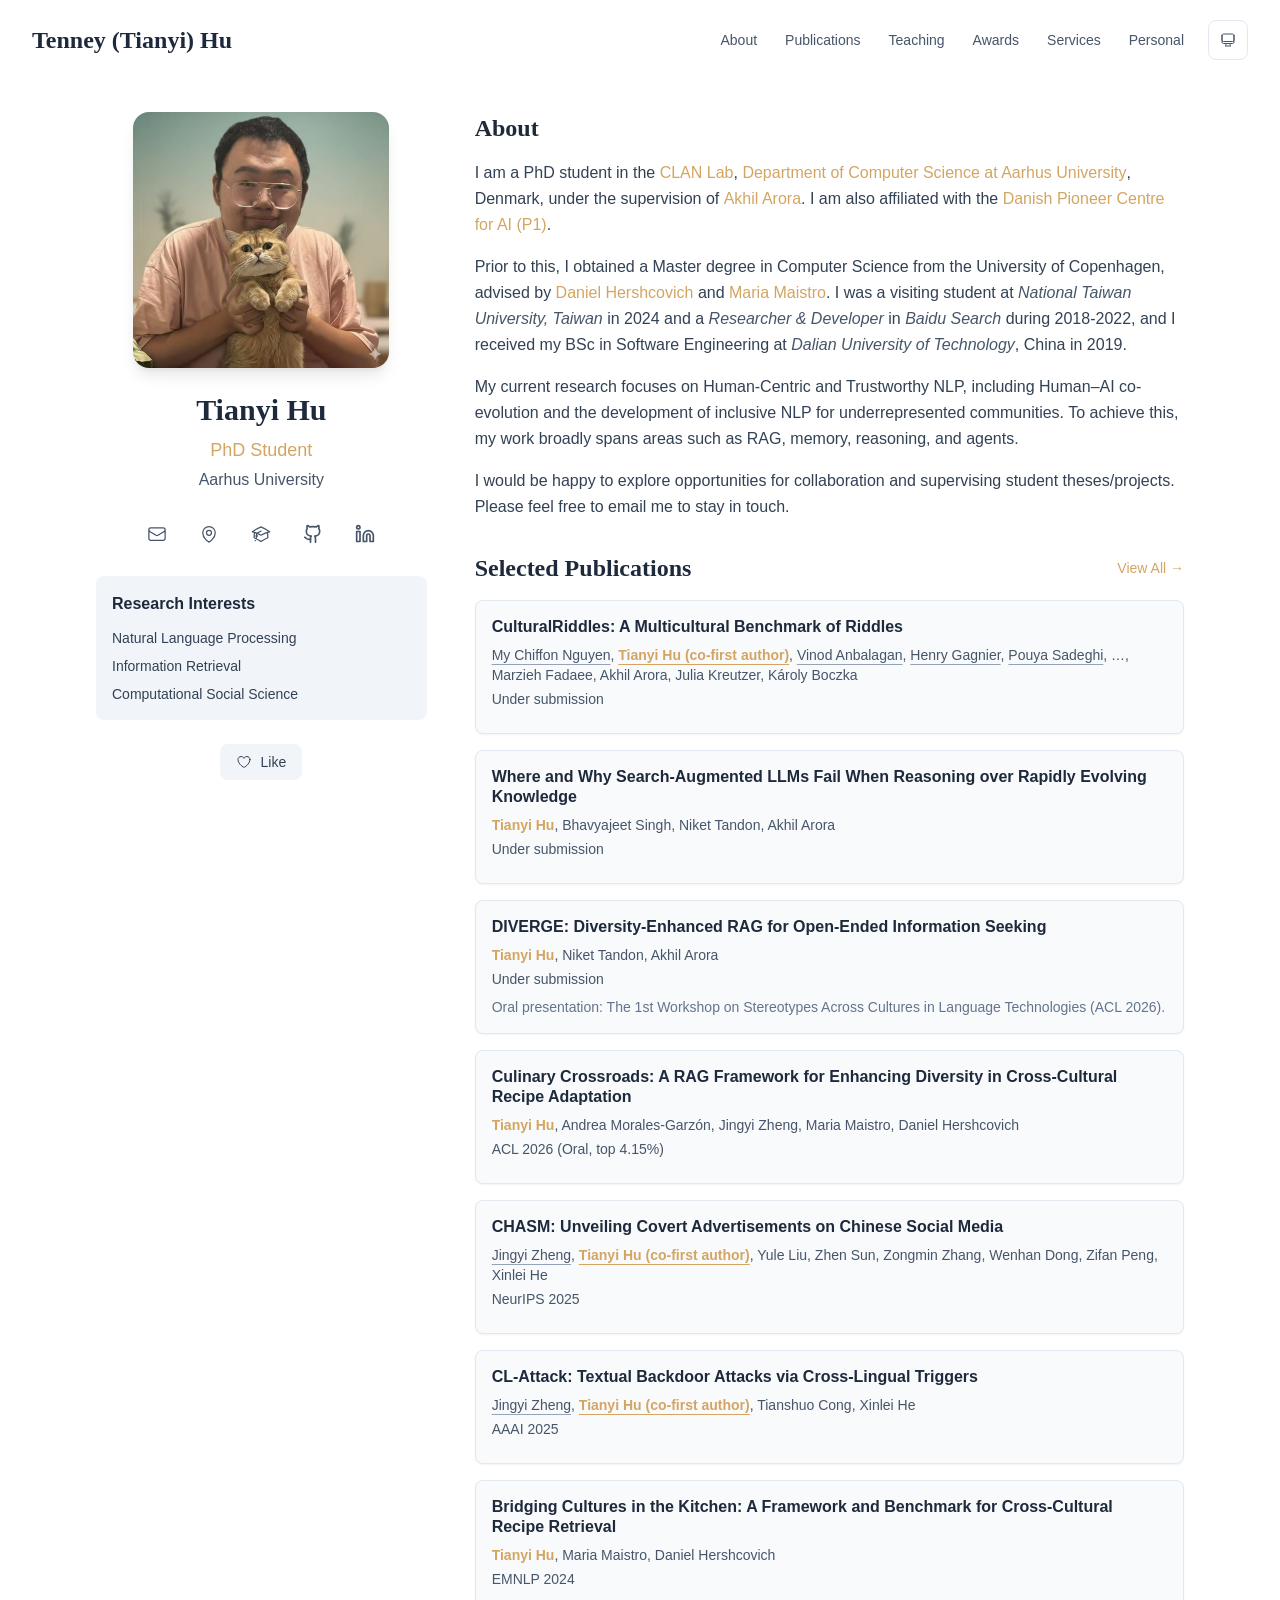
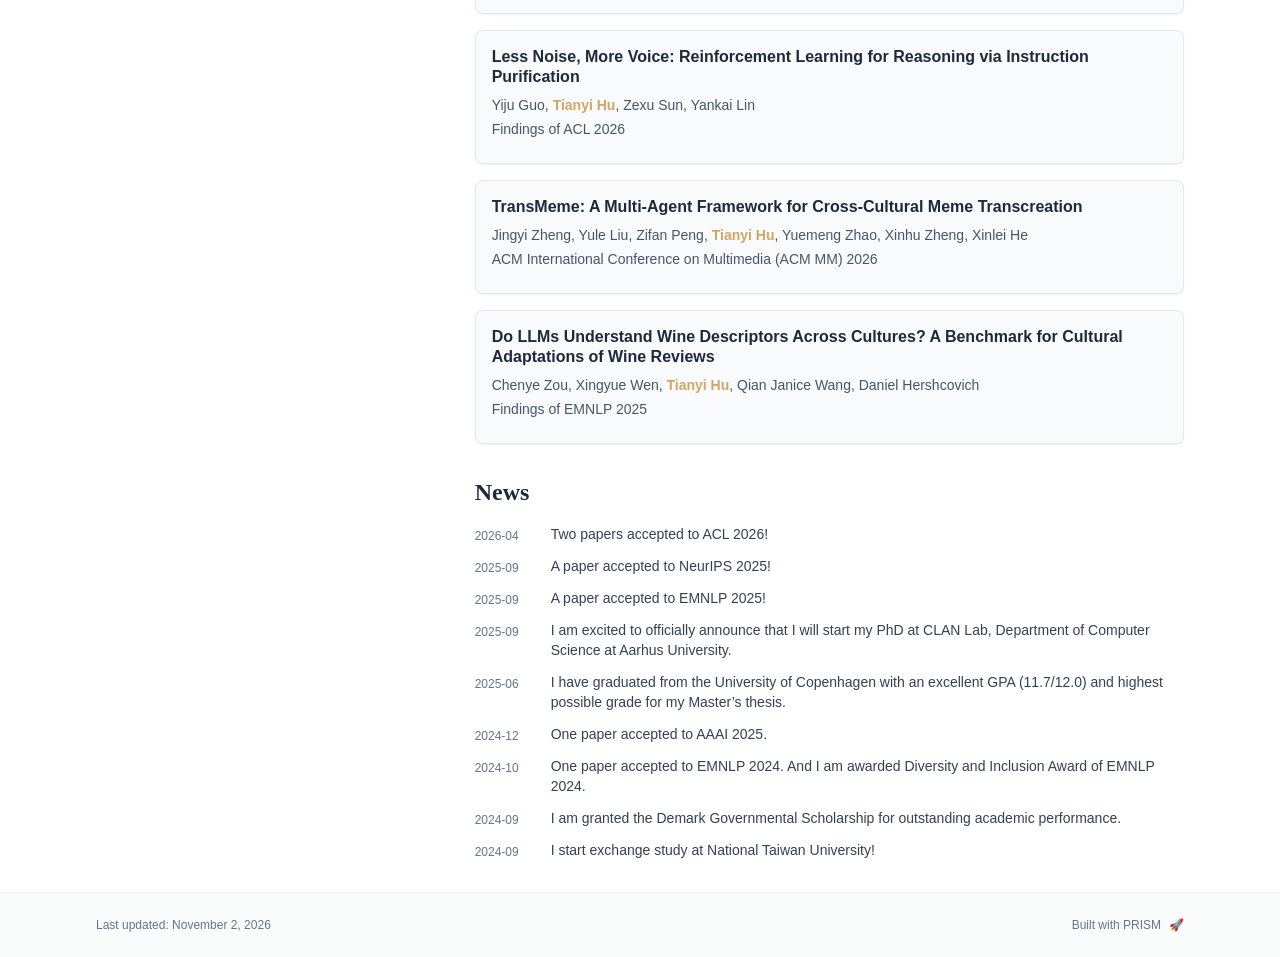
==== commit 9a7c537d: "Sync publications from latest CV" ====
--- a/index.html
+++ b/index.html
@@ -60,4 +60,4 @@
   </script><script src="/_next/static/chunks/polyfills-42372ed130431b0a.js" noModule=""></script></head><body class="font-sans antialiased"><div hidden=""><!--$--><!--/$--></div><div style="visibility:hidden"><nav class="fixed top-0 left-0 right-0 z-50" data-headlessui-state=""><div class="transition-all duration-300 ease-out bg-transparent" style="transform:translateY(-100px)"><div class="max-w-7xl mx-auto px-4 sm:px-6 lg:px-8"><div class="flex justify-between items-center h-16 lg:h-20"><div class="flex-shrink-0" tabindex="0"><a class="text-xl lg:text-2xl font-serif font-semibold text-primary hover:text-accent transition-colors duration-200" href="/">Tenney (Tianyi) Hu</a></div><div class="hidden lg:block"><div class="ml-10 flex items-center space-x-3"><div class="relative flex items-baseline space-x-1"><a data-nav-href="/" class="relative px-3 py-2 text-sm font-medium rounded-lg transition-colors duration-150 text-primary" href="/">About</a><a data-nav-href="/publications" class="relative px-3 py-2 text-sm font-medium rounded-lg transition-colors duration-150 text-neutral-600" href="/publications/">Publications</a><a data-nav-href="/teaching" class="relative px-3 py-2 text-sm font-medium rounded-lg transition-colors duration-150 text-neutral-600" href="/teaching/">Teaching</a><a data-nav-href="/awards" class="relative px-3 py-2 text-sm font-medium rounded-lg transition-colors duration-150 text-neutral-600" href="/awards/">Awards</a><a data-nav-href="/services" class="relative px-3 py-2 text-sm font-medium rounded-lg transition-colors duration-150 text-neutral-600" href="/services/">Services</a><a data-nav-href="/personal" class="relative px-3 py-2 text-sm font-medium rounded-lg transition-colors duration-150 text-neutral-600" href="/personal/">Personal</a></div><div class="flex items-center justify-center w-10 h-10 rounded-lg border border-neutral-200 dark:border-[rgba(148,163,184,0.24)] bg-background dark:bg-neutral-800"><div class="w-4 h-4 rounded-full bg-neutral-300 animate-pulse"></div></div></div></div><div class="lg:hidden flex items-center space-x-2"><div class="flex items-center justify-center w-10 h-10 rounded-lg border border-neutral-200 dark:border-[rgba(148,163,184,0.24)] bg-background dark:bg-neutral-800"><div class="w-4 h-4 rounded-full bg-neutral-300 animate-pulse"></div></div><button class="inline-flex items-center justify-center p-2 rounded-md text-neutral-600 hover:text-primary hover:bg-neutral-100 dark:hover:bg-neutral-800 focus:outline-none focus:ring-2 focus:ring-inset focus:ring-accent transition-colors duration-200" id="headlessui-disclosure-button-_R_7pdb_" type="button" aria-expanded="false" data-headlessui-state=""><span class="sr-only">Open main menu</span><div><svg xmlns="http://www.w3.org/2000/svg" fill="none" viewBox="0 0 24 24" stroke-width="1.5" stroke="currentColor" aria-hidden="true" data-slot="icon" class="block h-6 w-6"><path stroke-linecap="round" stroke-linejoin="round" d="M3.75 6.75h16.5M3.75 12h16.5m-16.5 5.25h16.5"></path></svg></div></button></div></div></div></div></nav><main class="min-h-screen pt-16 lg:pt-20"><div class="max-w-6xl mx-auto px-4 sm:px-6 lg:px-8 py-8 bg-background min-h-screen"><div class="grid grid-cols-1 lg:grid-cols-3 gap-12"><div class="lg:col-span-1"><div class="sticky top-8" style="opacity:0;transform:translateY(20px)"><div class="w-64 h-64 mx-auto mb-6 rounded-2xl overflow-hidden shadow-lg hover:shadow-xl transition-all duration-200 hover:scale-105"><img alt="Tianyi Hu" width="256" height="256" decoding="async" data-nimg="1" class="w-full h-full object-cover object-[32%_center]" style="color:transparent" src="/bio.jpg"/></div><div class="text-center mb-6"><h1 class="text-3xl font-serif font-bold text-primary mb-2">Tianyi Hu</h1><p class="text-lg text-accent font-medium mb-1">PhD Student</p><p class="text-neutral-600 mb-2">Aarhus University</p></div><div class="flex flex-wrap justify-center gap-3 sm:gap-4 mb-6 relative px-2"><div class="relative"><button class="p-2 sm:p-2 transition-colors duration-200 text-neutral-600 dark:text-neutral-400 hover:text-accent" aria-label="Email"><svg xmlns="http://www.w3.org/2000/svg" fill="none" viewBox="0 0 24 24" stroke-width="1.5" stroke="currentColor" aria-hidden="true" data-slot="icon" class="h-5 w-5"><path stroke-linecap="round" stroke-linejoin="round" d="M21.75 6.75v10.5a2.25 2.25 0 0 1-2.25 2.25h-15a2.25 2.25 0 0 1-2.25-2.25V6.75m19.5 0A2.25 2.25 0 0 0 19.5 4.5h-15a2.25 2.25 0 0 0-2.25 2.25m19.5 0v.243a2.25 2.25 0 0 1-1.07 1.916l-7.5 4.615a2.25 2.25 0 0 1-2.36 0L3.32 8.91a2.25 2.25 0 0 1-1.07-1.916V6.75"></path></svg></button></div><div class="relative"><button class="p-2 sm:p-2 transition-colors duration-200 text-neutral-600 dark:text-neutral-400 hover:text-accent" aria-label="Location"><svg xmlns="http://www.w3.org/2000/svg" fill="none" viewBox="0 0 24 24" stroke-width="1.5" stroke="currentColor" aria-hidden="true" data-slot="icon" class="h-5 w-5"><path stroke-linecap="round" stroke-linejoin="round" d="M15 10.5a3 3 0 1 1-6 0 3 3 0 0 1 6 0Z"></path><path stroke-linecap="round" stroke-linejoin="round" d="M19.5 10.5c0 7.142-7.5 11.25-7.5 11.25S4.5 17.642 4.5 10.5a7.5 7.5 0 1 1 15 0Z"></path></svg></button></div><a href="https://scholar.google.com/citations?user=hkXJQ8oAAAAJ" target="_blank" rel="noopener noreferrer" class="p-2 sm:p-2 text-neutral-600 dark:text-neutral-400 hover:text-accent transition-colors duration-200" aria-label="Google Scholar"><svg xmlns="http://www.w3.org/2000/svg" fill="none" viewBox="0 0 24 24" stroke-width="1.5" stroke="currentColor" aria-hidden="true" data-slot="icon" class="h-5 w-5"><path stroke-linecap="round" stroke-linejoin="round" d="M4.26 10.147a60.438 60.438 0 0 0-.491 6.347A48.62 48.62 0 0 1 12 20.904a48.62 48.62 0 0 1 8.232-4.41 60.46 60.46 0 0 0-.491-6.347m-15.482 0a50.636 50.636 0 0 0-2.658-.813A59.906 59.906 0 0 1 12 3.493a59.903 59.903 0 0 1 10.399 5.84c-.896.248-1.783.52-2.658.814m-15.482 0A50.717 50.717 0 0 1 12 13.489a50.702 50.702 0 0 1 7.74-3.342M6.75 15a.75.75 0 1 0 0-1.5.75.75 0 0 0 0 1.5Zm0 0v-3.675A55.378 55.378 0 0 1 12 8.443m-7.007 11.55A5.981 5.981 0 0 0 6.75 15.75v-1.5"></path></svg></a><a href="https://github.com/TenneyHu/" target="_blank" rel="noopener noreferrer" class="p-2 sm:p-2 text-neutral-600 dark:text-neutral-400 hover:text-accent transition-colors duration-200" aria-label="GitHub"><svg xmlns="http://www.w3.org/2000/svg" width="24" height="24" viewBox="0 0 24 24" fill="none" stroke="currentColor" stroke-width="2" stroke-linecap="round" stroke-linejoin="round" class="lucide lucide-github h-5 w-5" aria-hidden="true"><path d="M15 22v-4a4.8 4.8 0 0 0-1-3.5c3 0 6-2 6-5.5.08-1.25-.27-2.48-1-3.5.28-1.15.28-2.35 0-3.5 0 0-1 0-3 1.5-2.64-.5-5.36-.5-8 0C6 2 5 2 5 2c-.3 1.15-.3 2.35 0 3.5A5.403 5.403 0 0 0 4 9c0 3.5 3 5.5 6 5.5-.39.49-.68 1.05-.85 1.65-.17.6-.22 1.23-.15 1.85v4"></path><path d="M9 18c-4.51 2-5-2-7-2"></path></svg></a><a href="https://www.linkedin.com/in/tianyi-hu-5a4184242/" target="_blank" rel="noopener noreferrer" class="p-2 sm:p-2 text-neutral-600 dark:text-neutral-400 hover:text-accent transition-colors duration-200" aria-label="LinkedIn"><svg xmlns="http://www.w3.org/2000/svg" width="24" height="24" viewBox="0 0 24 24" fill="none" stroke="currentColor" stroke-width="2" stroke-linecap="round" stroke-linejoin="round" class="lucide lucide-linkedin h-5 w-5" aria-hidden="true"><path d="M16 8a6 6 0 0 1 6 6v7h-4v-7a2 2 0 0 0-2-2 2 2 0 0 0-2 2v7h-4v-7a6 6 0 0 1 6-6z"></path><rect width="4" height="12" x="2" y="9"></rect><circle cx="4" cy="4" r="2"></circle></svg></a></div><div class="bg-neutral-100 dark:bg-neutral-800 rounded-lg p-4 mb-6 hover:shadow-lg transition-all duration-200 hover:scale-[1.02]"><h3 class="font-semibold text-primary mb-3">Research Interests</h3><div class="space-y-2 text-sm text-neutral-700 dark:text-neutral-500"><div>Natural Language Processing</div><div>Information Retrieval</div><div>Computational Social Science</div></div></div><div class="flex justify-center"><div class="relative"><button class="flex items-center space-x-2 px-4 py-2 rounded-lg font-medium text-sm transition-all duration-200 bg-neutral-100 dark:bg-neutral-800 text-neutral-700 dark:text-neutral-500 hover:bg-red-50 dark:hover:bg-red-900/20 hover:text-red-600 dark:hover:text-red-400 cursor-pointer" tabindex="0"><svg xmlns="http://www.w3.org/2000/svg" fill="none" viewBox="0 0 24 24" stroke-width="1.5" stroke="currentColor" aria-hidden="true" data-slot="icon" class="h-4 w-4"><path stroke-linecap="round" stroke-linejoin="round" d="M21 8.25c0-2.485-2.099-4.5-4.688-4.5-1.935 0-3.597 1.126-4.312 2.733-.715-1.607-2.377-2.733-4.313-2.733C5.1 3.75 3 5.765 3 8.25c0 7.22 9 12 9 12s9-4.78 9-12Z"></path></svg><span>Like</span></button></div></div></div></div><div class="lg:col-span-2 space-y-8"><section id="about" class="scroll-mt-24 space-y-8"><section style="opacity:0;transform:translateY(20px)"><h2 class="text-2xl font-serif font-bold text-primary mb-4">About</h2><div class="text-neutral-700 dark:text-neutral-600 leading-relaxed"><p class="mb-4 last:mb-0">I am a PhD student in the <a href="https://au-clan.github.io/" node="[object Object]" target="_blank" rel="noopener noreferrer" class="text-accent font-medium transition-all duration-200 rounded hover:bg-accent/10 hover:shadow-sm">CLAN Lab</a>, <a href="https://cs.au.dk/" node="[object Object]" target="_blank" rel="noopener noreferrer" class="text-accent font-medium transition-all duration-200 rounded hover:bg-accent/10 hover:shadow-sm">Department of Computer Science at Aarhus University</a>, Denmark, under the supervision of <a href="https://au-clan.github.io/people/aarora/" node="[object Object]" target="_blank" rel="noopener noreferrer" class="text-accent font-medium transition-all duration-200 rounded hover:bg-accent/10 hover:shadow-sm">Akhil Arora</a>. I am also affiliated with the <a href="https://www.aicentre.dk/" node="[object Object]" target="_blank" rel="noopener noreferrer" class="text-accent font-medium transition-all duration-200 rounded hover:bg-accent/10 hover:shadow-sm">Danish Pioneer Centre for AI (P1)</a>.</p>
 <p class="mb-4 last:mb-0">Prior to this, I obtained a Master degree in Computer Science from the University of Copenhagen, advised by <a href="https://danielhers.github.io/" node="[object Object]" target="_blank" rel="noopener noreferrer" class="text-accent font-medium transition-all duration-200 rounded hover:bg-accent/10 hover:shadow-sm">Daniel Hershcovich</a> and <a href="https://di.ku.dk/english/staff/?pure=en/persons/641366" node="[object Object]" target="_blank" rel="noopener noreferrer" class="text-accent font-medium transition-all duration-200 rounded hover:bg-accent/10 hover:shadow-sm">Maria Maistro</a>. I was a visiting student at <em class="italic text-neutral-600 dark:text-neutral-500">National Taiwan University, Taiwan</em> in 2024 and a <em class="italic text-neutral-600 dark:text-neutral-500">Researcher &amp; Developer</em> in  <em class="italic text-neutral-600 dark:text-neutral-500">Baidu Search</em> during 2018-2022, and I received my BSc in Software Engineering at <em class="italic text-neutral-600 dark:text-neutral-500">Dalian University of Technology</em>, China in 2019.</p>
 <p class="mb-4 last:mb-0">My current research focuses on Human-Centric and Trustworthy NLP, including Human–AI co-evolution and the development of inclusive NLP for underrepresented communities. To achieve this, my work broadly spans areas such as RAG, memory, reasoning, and agents.</p>
-<p class="mb-4 last:mb-0">I would be happy to explore opportunities for collaboration and supervising student theses/projects. Please feel free to email me to stay in touch.</p></div></section><section style="opacity:0;transform:translateY(20px)"><div class="flex items-center justify-between mb-4"><h2 class="text-2xl font-serif font-bold text-primary">Selected Publications</h2><a class="text-accent hover:text-accent-dark text-sm font-medium transition-all duration-200 rounded hover:bg-accent/10 hover:shadow-sm" href="/publications/">View All<!-- --> →</a></div><div class="space-y-4"><div class="bg-neutral-50 dark:bg-neutral-800 p-4 rounded-lg shadow-sm border border-neutral-200 dark:border-[rgba(148,163,184,0.24)] hover:shadow-lg transition-all duration-200 hover:scale-[1.02]" style="opacity:0;transform:translateY(20px)"><h3 class="font-semibold text-primary mb-2 leading-tight">Culinary Crossroads: A RAG Framework for Enhancing Diversity in Cross-Cultural Recipe Adaptation</h3><p class="text-sm text-neutral-600 dark:text-neutral-500 mb-1"><span><span class="font-semibold text-accent ">Tianyi Hu</span>, </span><span><span class=" ">Andrea Morales-Garz&#x27;on</span>, </span><span><span class=" ">Jingyi Zheng</span>, </span><span><span class=" ">Maria Maistro</span>, </span><span><span class=" ">Daniel Hershcovich</span></span></p><p class="text-sm text-neutral-600 dark:text-neutral-500 mb-2">ACL 2026 (Main)</p></div><div class="bg-neutral-50 dark:bg-neutral-800 p-4 rounded-lg shadow-sm border border-neutral-200 dark:border-[rgba(148,163,184,0.24)] hover:shadow-lg transition-all duration-200 hover:scale-[1.02]" style="opacity:0;transform:translateY(20px)"><h3 class="font-semibold text-primary mb-2 leading-tight">DIVERGE: Diversity-Enhanced RAG for Open-Ended Information Seeking</h3><p class="text-sm text-neutral-600 dark:text-neutral-500 mb-1"><span><span class="font-semibold text-accent ">Tianyi Hu</span>, </span><span><span class=" ">Niket Tandon</span>, </span><span><span class=" ">Akhil Arora</span></span></p><p class="text-sm text-neutral-600 dark:text-neutral-500 mb-2">arXiv preprint</p></div><div class="bg-neutral-50 dark:bg-neutral-800 p-4 rounded-lg shadow-sm border border-neutral-200 dark:border-[rgba(148,163,184,0.24)] hover:shadow-lg transition-all duration-200 hover:scale-[1.02]" style="opacity:0;transform:translateY(20px)"><h3 class="font-semibold text-primary mb-2 leading-tight">Less Noise, More Voice: Reinforcement Learning for Reasoning via Instruction Purification</h3><p class="text-sm text-neutral-600 dark:text-neutral-500 mb-1"><span><span class=" ">Yiju Guo</span>, </span><span><span class="font-semibold text-accent ">Tianyi Hu</span>, </span><span><span class=" ">Zexu Sun</span>, </span><span><span class=" ">Yankai Lin</span></span></p><p class="text-sm text-neutral-600 dark:text-neutral-500 mb-2">ACL 2026(findings)</p></div><div class="bg-neutral-50 dark:bg-neutral-800 p-4 rounded-lg shadow-sm border border-neutral-200 dark:border-[rgba(148,163,184,0.24)] hover:shadow-lg transition-all duration-200 hover:scale-[1.02]" style="opacity:0;transform:translateY(20px)"><h3 class="font-semibold text-primary mb-2 leading-tight">CL-attack: Textual Backdoor Attacks via Cross-Lingual Triggers</h3><p class="text-sm text-neutral-600 dark:text-neutral-500 mb-1"><span><span class=" underline underline-offset-4 decoration-neutral-400">Jingyi Zheng</span>, </span><span><span class="font-semibold text-accent underline underline-offset-4 decoration-accent">Tianyi Hu (co-first author)</span>, </span><span><span class=" ">Tianshuo Cong</span>, </span><span><span class=" ">Xinlei He</span></span></p><p class="text-sm text-neutral-600 dark:text-neutral-500 mb-2">AAAI 2025</p></div><div class="bg-neutral-50 dark:bg-neutral-800 p-4 rounded-lg shadow-sm border border-neutral-200 dark:border-[rgba(148,163,184,0.24)] hover:shadow-lg transition-all duration-200 hover:scale-[1.02]" style="opacity:0;transform:translateY(20px)"><h3 class="font-semibold text-primary mb-2 leading-tight">Do LLMs Understand Wine Descriptors Across Cultures? A Benchmark for Cultural Adaptations of Wine Reviews</h3><p class="text-sm text-neutral-600 dark:text-neutral-500 mb-1"><span><span class=" ">Chenye Zou</span>, </span><span><span class=" ">Xingyue Wen</span>, </span><span><span class="font-semibold text-accent ">Tianyi Hu</span>, </span><span><span class=" ">Qian Janice Wang</span>, </span><span><span class=" ">Daniel Hershcovich</span></span></p><p class="text-sm text-neutral-600 dark:text-neutral-500 mb-2">EMNLP 2025 (findings)</p></div><div class="bg-neutral-50 dark:bg-neutral-800 p-4 rounded-lg shadow-sm border border-neutral-200 dark:border-[rgba(148,163,184,0.24)] hover:shadow-lg transition-all duration-200 hover:scale-[1.02]" style="opacity:0;transform:translateY(20px)"><h3 class="font-semibold text-primary mb-2 leading-tight">CHASM: Unveiling Covert Advertisements on Chinese Social Media</h3><p class="text-sm text-neutral-600 dark:text-neutral-500 mb-1"><span><span class=" underline underline-offset-4 decoration-neutral-400">Jingyi Zheng</span>, </span><span><span class="font-semibold text-accent underline underline-offset-4 decoration-accent">Tianyi Hu (co-first author)</span>, </span><span><span class=" ">Yule Liu</span>, </span><span><span class=" ">Zhen Sun</span>, </span><span><span class=" ">Zongmin Zhang</span>, </span><span><span class=" ">Zifan Peng</span>, </span><span><span class=" ">Wenhan Dong</span>, </span><span><span class=" ">Xinlei He</span></span></p><p class="text-sm text-neutral-600 dark:text-neutral-500 mb-2">NeuIPS 2025 (Datasets and Benchmarks Track)</p></div><div class="bg-neutral-50 dark:bg-neutral-800 p-4 rounded-lg shadow-sm border border-neutral-200 dark:border-[rgba(148,163,184,0.24)] hover:shadow-lg transition-all duration-200 hover:scale-[1.02]" style="opacity:0;transform:translateY(20px)"><h3 class="font-semibold text-primary mb-2 leading-tight">Bridging cultures in the kitchen: A framework and benchmark for cross-cultural recipe retrieval</h3><p class="text-sm text-neutral-600 dark:text-neutral-500 mb-1"><span><span class="font-semibold text-accent ">Tianyi Hu</span>, </span><span><span class=" ">Maria Maistro</span>, </span><span><span class=" ">Daniel Hershcovich</span></span></p><p class="text-sm text-neutral-600 dark:text-neutral-500 mb-2">EMNLP 2024 (Main)</p></div></div></section><section style="opacity:0;transform:translateY(20px)"><h2 class="text-2xl font-serif font-bold text-primary mb-4">News</h2><div class="space-y-3"><div class="flex items-start space-x-3"><span class="text-xs text-neutral-500 mt-1 w-16 flex-shrink-0">2026-04</span><p class="text-sm text-neutral-700">Two papers accepted to ACL 2026!</p></div><div class="flex items-start space-x-3"><span class="text-xs text-neutral-500 mt-1 w-16 flex-shrink-0">2025-09</span><p class="text-sm text-neutral-700">A paper accepted to NeurIPS 2025!</p></div><div class="flex items-start space-x-3"><span class="text-xs text-neutral-500 mt-1 w-16 flex-shrink-0">2025-09</span><p class="text-sm text-neutral-700">A paper accepted to EMNLP 2025!</p></div><div class="flex items-start space-x-3"><span class="text-xs text-neutral-500 mt-1 w-16 flex-shrink-0">2025-09</span><p class="text-sm text-neutral-700">I am excited to officially announce that I will start my PhD at CLAN Lab, Department of Computer Science at Aarhus University.</p></div><div class="flex items-start space-x-3"><span class="text-xs text-neutral-500 mt-1 w-16 flex-shrink-0">2025-06</span><p class="text-sm text-neutral-700">I have graduated from the University of Copenhagen with an excellent GPA (11.7/12.0) and highest possible grade for my Master’s thesis.</p></div><div class="flex items-start space-x-3"><span class="text-xs text-neutral-500 mt-1 w-16 flex-shrink-0">2024-12</span><p class="text-sm text-neutral-700">One paper accepted to AAAI 2025.</p></div><div class="flex items-start space-x-3"><span class="text-xs text-neutral-500 mt-1 w-16 flex-shrink-0">2024-10</span><p class="text-sm text-neutral-700">One paper accepted to EMNLP 2024. And I am awarded Diversity and Inclusion Award of EMNLP 2024.</p></div><div class="flex items-start space-x-3"><span class="text-xs text-neutral-500 mt-1 w-16 flex-shrink-0">2024-09</span><p class="text-sm text-neutral-700">I am granted the Demark Governmental Scholarship for outstanding academic performance.</p></div><div class="flex items-start space-x-3"><span class="text-xs text-neutral-500 mt-1 w-16 flex-shrink-0">2024-09</span><p class="text-sm text-neutral-700">I start exchange study at National Taiwan University!</p></div></div></section></section></div></div></div><!--$--><!--/$--></main><footer class="border-t border-neutral-200/50 bg-neutral-50/50 dark:bg-neutral-900/50 dark:border-neutral-700/50"><div class="max-w-6xl mx-auto px-4 sm:px-6 lg:px-8 py-6"><div class="flex flex-col sm:flex-row justify-between items-center gap-2"><p class="text-xs text-neutral-500">Last updated<!-- -->: <!-- -->April 13, 2026</p><p class="text-xs text-neutral-500 flex items-center"><a href="https://github.com/xyjoey/PRISM" target="_blank" rel="noopener noreferrer">Built with PRISM</a><span class="ml-2">🚀</span></p></div></div></footer></div><script src="/_next/static/chunks/webpack-084ae6d53f03b7b3.js" id="_R_" async=""></script><script>(self.__next_f=self.__next_f||[]).push([0])</script><script>self.__next_f.push([1,"1:\"$Sreact.fragment\"\n3:I[7558,[\"615\",\"static/chunks/615-4d3a2b0922041f0c.js\",\"619\",\"static/chunks/619-9168df9c2a29b74b.js\",\"310\",\"static/chunks/310-e331d309ebd695f5.js\",\"177\",\"static/chunks/app/layout-cf4c3bbd81ba5dc7.js\"],\"ThemeProvider\"]\n4:I[611,[\"615\",\"static/chunks/615-4d3a2b0922041f0c.js\",\"619\",\"static/chunks/619-9168df9c2a29b74b.js\",\"310\",\"static/chunks/310-e331d309ebd695f5.js\",\"177\",\"static/chunks/app/layout-cf4c3bbd81ba5dc7.js\"],\"LocaleProvider\"]\n5:I[552,[\"615\",\"static/chunks/615-4d3a2b0922041f0c.js\",\"619\",\"static/chunks/619-9168df9c2a29b74b.js\",\"310\",\"static/chunks/310-e331d309ebd695f5.js\",\"177\",\"static/chunks/app/layout-cf4c3bbd81ba5dc7.js\"],\"default\"]\na:I[7150,[],\"\"]\n:HL[\"/_next/static/css/1323167429cc407e.css\",\"style\"]\n2:T57d,"])</script><script>self.__next_f.push([1,"\n    try {\n      const cfg = {\"enabled\":true,\"locales\":[\"en\"],\"defaultLocale\":\"en\",\"mode\":\"auto\",\"fixedLocale\":\"en\",\"persist\":true,\"switcher\":true,\"labels\":{\"en\":\"English\"}};\n      const storageKey = 'locale-storage';\n      const normalize = (value) =\u003e typeof value === 'string' ? value.trim().replace('_', '-').toLowerCase() : '';\n      const matchLocale = (candidate) =\u003e {\n        const normalized = normalize(candidate);\n        if (!normalized) return null;\n        if (cfg.locales.includes(normalized)) return normalized;\n        const language = normalized.split('-')[0];\n        if (cfg.locales.includes(language)) return language;\n        return null;\n      };\n\n      let resolved = null;\n\n      if (cfg.persist) {\n        resolved = matchLocale(localStorage.getItem(storageKey));\n      }\n\n      if (!resolved) {\n        if (cfg.mode === 'fixed') {\n          resolved = cfg.fixedLocale;\n        } else {\n          resolved = matchLocale(navigator.language);\n        }\n      }\n\n      if (!resolved) {\n        resolved = cfg.defaultLocale;\n      }\n\n      const root = document.documentElement;\n      root.lang = resolved;\n      root.setAttribute('data-locale', resolved);\n\n      if (cfg.persist) {\n        localStorage.setItem(storageKey, resolved);\n      }\n    } catch (e) {\n      const root = document.documentElement;\n      root.lang = 'en';\n      root.setAttribute('data-locale', 'en');\n    }\n  "])</script><script>self.__next_f.push([1,"0:{\"P\":null,\"b\":\"tBl_cFNAzrPfrctLOhfGu\",\"p\":\"\",\"c\":[\"\",\"\"],\"i\":false,\"f\":[[[\"\",{\"children\":[\"__PAGE__\",{}]},\"$undefined\",\"$undefined\",true],[\"\",[\"$\",\"$1\",\"c\",{\"children\":[[[\"$\",\"link\",\"0\",{\"rel\":\"stylesheet\",\"href\":\"/_next/static/css/1323167429cc407e.css\",\"precedence\":\"next\",\"crossOrigin\":\"$undefined\",\"nonce\":\"$undefined\"}]],[\"$\",\"html\",null,{\"lang\":\"en\",\"className\":\"scroll-smooth\",\"suppressHydrationWarning\":true,\"children\":[[\"$\",\"head\",null,{\"children\":[[\"$\",\"link\",null,{\"rel\":\"icon\",\"href\":\"/icon.svg\",\"type\":\"image/svg+xml\"}],[\"$\",\"link\",null,{\"rel\":\"dns-prefetch\",\"href\":\"https://jialeliu.com\"}],[\"$\",\"link\",null,{\"rel\":\"preconnect\",\"href\":\"https://jialeliu.com\",\"crossOrigin\":\"\"}],[\"$\",\"link\",null,{\"rel\":\"preload\",\"as\":\"font\",\"type\":\"font/woff2\",\"href\":\"https://jialeliu.com/fonts/georgiab.woff2\",\"crossOrigin\":\"\"}],[\"$\",\"script\",null,{\"dangerouslySetInnerHTML\":{\"__html\":\"\\n              try {\\n                const theme = localStorage.getItem('theme-storage');\\n                const parsed = theme ? JSON.parse(theme) : null;\\n                const setting = parsed?.state?.theme || 'system';\\n                const prefersDark = typeof window !== 'undefined' \u0026\u0026 window.matchMedia \u0026\u0026 window.matchMedia('(prefers-color-scheme: dark)').matches;\\n                const effective = setting === 'dark' ? 'dark' : (setting === 'light' ? 'light' : (prefersDark ? 'dark' : 'light'));\\n                var root = document.documentElement;\\n                root.classList.add(effective);\\n                root.setAttribute('data-theme', effective);\\n              } catch (e) {\\n                var root = document.documentElement;\\n                root.classList.add('light');\\n                root.setAttribute('data-theme', 'light');\\n              }\\n            \"}}],[\"$\",\"script\",null,{\"dangerouslySetInnerHTML\":{\"__html\":\"$2\"}}]]}],[\"$\",\"body\",null,{\"className\":\"font-sans antialiased\",\"children\":[\"$\",\"$L3\",null,{\"children\":[\"$\",\"$L4\",null,{\"config\":{\"enabled\":true,\"locales\":[\"en\"],\"defaultLocale\":\"en\",\"mode\":\"auto\",\"fixedLocale\":\"en\",\"persist\":true,\"switcher\":true,\"labels\":{\"en\":\"English\"}},\"children\":[[\"$\",\"$L5\",null,{\"items\":[{\"title\":\"About\",\"type\":\"page\",\"target\":\"about\",\"href\":\"/\"},{\"title\":\"Publications\",\"type\":\"page\",\"target\":\"publications\",\"href\":\"/publications\"},{\"title\":\"Teaching\",\"type\":\"page\",\"target\":\"teaching\",\"href\":\"/teaching\"},{\"title\":\"Awards\",\"type\":\"page\",\"target\":\"awards\",\"href\":\"/awards\"},{\"title\":\"Services\",\"type\":\"page\",\"target\":\"services\",\"href\":\"/services\"},{\"title\":\"Personal\",\"type\":\"page\",\"target\":\"personal\",\"href\":\"/personal\"}],\"siteTitle\":\"Tenney (Tianyi) Hu\",\"enableOnePageMode\":false,\"i18n\":\"$0:f:0:1:1:props:children:1:props:children:1:props:children:props:children:props:config\",\"itemsByLocale\":{\"en\":[{\"title\":\"About\",\"type\":\"page\",\"target\":\"about\",\"href\":\"/\"},{\"title\":\"Publications\",\"type\":\"page\",\"target\":\"publications\",\"href\":\"/publications\"},{\"title\":\"Teaching\",\"type\":\"page\",\"target\":\"teaching\",\"href\":\"/teaching\"},{\"title\":\"Awards\",\"type\":\"page\",\"target\":\"awards\",\"href\":\"/awards\"},{\"title\":\"Services\",\"type\":\"page\",\"target\":\"services\",\"href\":\"/services\"},{\"title\":\"Personal\",\"type\":\"page\",\"target\":\"personal\",\"href\":\"/personal\"}]},\"siteTitleByLocale\":{\"en\":\"Tenney (Tianyi) Hu\"}}],\"$L6\",\"$L7\"]}]}]}]]}]]}],{\"children\":[\"__PAGE__\",\"$L8\",{},null,false]},null,false],\"$L9\",false]],\"m\":\"$undefined\",\"G\":[\"$a\",[]],\"s\":false,\"S\":true}\n"])</script><script>self.__next_f.push([1,"b:I[9766,[],\"\"]\nc:I[8924,[],\"\"]\nd:I[7923,[\"615\",\"static/chunks/615-4d3a2b0922041f0c.js\",\"619\",\"static/chunks/619-9168df9c2a29b74b.js\",\"310\",\"static/chunks/310-e331d309ebd695f5.js\",\"177\",\"static/chunks/app/layout-cf4c3bbd81ba5dc7.js\"],\"default\"]\ne:I[344,[\"615\",\"static/chunks/615-4d3a2b0922041f0c.js\",\"140\",\"static/chunks/140-9014bc38c4061ade.js\",\"619\",\"static/chunks/619-9168df9c2a29b74b.js\",\"681\",\"static/chunks/681-51cb9ccbcb154e72.js\",\"974\",\"static/chunks/app/page-d7f76fb924c3a428.js\"],\"default\"]\n11:I[4431,[],\"ViewportBoundary\"]\n13:I[4431,[],\"MetadataBoundary\"]\n14:\"$Sreact.suspense\"\n"])</script><script>self.__next_f.push([1,"6:[\"$\",\"main\",null,{\"className\":\"min-h-screen pt-16 lg:pt-20\",\"children\":[\"$\",\"$Lb\",null,{\"parallelRouterKey\":\"children\",\"error\":\"$undefined\",\"errorStyles\":\"$undefined\",\"errorScripts\":\"$undefined\",\"template\":[\"$\",\"$Lc\",null,{}],\"templateStyles\":\"$undefined\",\"templateScripts\":\"$undefined\",\"notFound\":[[[\"$\",\"title\",null,{\"children\":\"404: This page could not be found.\"}],[\"$\",\"div\",null,{\"style\":{\"fontFamily\":\"system-ui,\\\"Segoe UI\\\",Roboto,Helvetica,Arial,sans-serif,\\\"Apple Color Emoji\\\",\\\"Segoe UI Emoji\\\"\",\"height\":\"100vh\",\"textAlign\":\"center\",\"display\":\"flex\",\"flexDirection\":\"column\",\"alignItems\":\"center\",\"justifyContent\":\"center\"},\"children\":[\"$\",\"div\",null,{\"children\":[[\"$\",\"style\",null,{\"dangerouslySetInnerHTML\":{\"__html\":\"body{color:#000;background:#fff;margin:0}.next-error-h1{border-right:1px solid rgba(0,0,0,.3)}@media (prefers-color-scheme:dark){body{color:#fff;background:#000}.next-error-h1{border-right:1px solid rgba(255,255,255,.3)}}\"}}],[\"$\",\"h1\",null,{\"className\":\"next-error-h1\",\"style\":{\"display\":\"inline-block\",\"margin\":\"0 20px 0 0\",\"padding\":\"0 23px 0 0\",\"fontSize\":24,\"fontWeight\":500,\"verticalAlign\":\"top\",\"lineHeight\":\"49px\"},\"children\":404}],[\"$\",\"div\",null,{\"style\":{\"display\":\"inline-block\"},\"children\":[\"$\",\"h2\",null,{\"style\":{\"fontSize\":14,\"fontWeight\":400,\"lineHeight\":\"49px\",\"margin\":0},\"children\":\"This page could not be found.\"}]}]]}]}]],[]],\"forbidden\":\"$undefined\",\"unauthorized\":\"$undefined\"}]}]\n"])</script><script>self.__next_f.push([1,"7:[\"$\",\"$Ld\",null,{\"lastUpdated\":\"$undefined\",\"lastUpdatedByLocale\":{\"en\":\"$undefined\"},\"defaultLocale\":\"en\"}]\nf:T4c3,"])</script><script>self.__next_f.push([1,"I am a PhD student in the [CLAN Lab](https://au-clan.github.io/), [Department of Computer Science at Aarhus University](https://cs.au.dk/), Denmark, under the supervision of [Akhil Arora](https://au-clan.github.io/people/aarora/). I am also affiliated with the [Danish Pioneer Centre for AI (P1)](https://www.aicentre.dk/).\r\n\r\n\r\nPrior to this, I obtained a Master degree in Computer Science from the University of Copenhagen, advised by [Daniel Hershcovich](https://danielhers.github.io/) and [Maria Maistro](https://di.ku.dk/english/staff/?pure=en/persons/641366). I was a visiting student at *National Taiwan University, Taiwan* in 2024 and a *Researcher \u0026 Developer* in  *Baidu Search* during 2018-2022, and I received my BSc in Software Engineering at *Dalian University of Technology*, China in 2019.\r\n\r\nMy current research focuses on Human-Centric and Trustworthy NLP, including Human–AI co-evolution and the development of inclusive NLP for underrepresented communities. To achieve this, my work broadly spans areas such as RAG, memory, reasoning, and agents.\r\n\r\nI would be happy to explore opportunities for collaboration and supervising student theses/projects. Please feel free to email me to stay in touch."])</script><script>self.__next_f.push([1,"8:[\"$\",\"$1\",\"c\",{\"children\":[[\"$\",\"$Le\",null,{\"dataByLocale\":{\"en\":{\"author\":{\"name\":\"Tianyi Hu\",\"title\":\"PhD Student\",\"institution\":\"Aarhus University\",\"avatar\":\"/bio.jpg\"},\"social\":{\"email\":\"tenney.hu@cs.au.dk\",\"location\":\"Aarhus, Denmark\",\"location_details\":[\"Åbogade 15, 8200 Aarhus\",\"Aarhus University, Department of Computer Science\"],\"google_scholar\":\"https://scholar.google.com/citations?user=hkXJQ8oAAAAJ\",\"github\":\"https://github.com/TenneyHu/\",\"linkedin\":\"https://www.linkedin.com/in/tianyi-hu-5a4184242/\"},\"features\":{\"enable_likes\":true,\"enable_one_page_mode\":false},\"enableOnePageMode\":false,\"researchInterests\":[\"Natural Language Processing\",\"Information Retrieval\",\"Computational Social Science\"],\"pagesToShow\":[{\"type\":\"about\",\"id\":\"about\",\"sections\":[{\"id\":\"about\",\"type\":\"markdown\",\"source\":\"bio.md\",\"title\":\"About\",\"content\":\"$f\"},{\"id\":\"featured_publications\",\"type\":\"publications\",\"title\":\"Selected Publications\",\"filter\":\"selected\",\"limit\":7,\"publications\":[{\"id\":\"hu2025culinary\",\"title\":\"Culinary Crossroads: A RAG Framework for Enhancing Diversity in Cross-Cultural Recipe Adaptation\",\"authors\":[{\"name\":\"Tianyi Hu\",\"isHighlighted\":true,\"isCorresponding\":false,\"isCoAuthor\":false},{\"name\":\"Andrea Morales-Garz'on\",\"isHighlighted\":false,\"isCorresponding\":false,\"isCoAuthor\":false},{\"name\":\"Jingyi Zheng\",\"isHighlighted\":false,\"isCorresponding\":false,\"isCoAuthor\":false},{\"name\":\"Maria Maistro\",\"isHighlighted\":false,\"isCorresponding\":false,\"isCoAuthor\":false},{\"name\":\"Daniel Hershcovich\",\"isHighlighted\":false,\"isCorresponding\":false,\"isCoAuthor\":false}],\"year\":2026,\"type\":\"journal\",\"status\":\"published\",\"tags\":[],\"keywords\":\"$8:props:children:0:props:dataByLocale:en:pagesToShow:0:sections:1:publications:0:tags\",\"researchArea\":\"machine-learning\",\"journal\":\"ACL 2026 (Main)\",\"conference\":\"\",\"abstract\":\"\",\"description\":\"\",\"selected\":true,\"bibtex\":\"@article{hu2025culinary,\\n  title = {Culinary Crossroads: A RAG Framework for Enhancing Diversity in Cross-Cultural Recipe Adaptation},\\n  author = {Hu, Tianyi and Morales-Garz{\\\\'o}n, Andrea and Zheng, Jingyi and Maistro, Maria and Hershcovich, Daniel},\\n  journal = {ACL 2026 (Main)},\\n  year = {2026}\\n}\"},{\"id\":\"hu2026diverge\",\"title\":\"DIVERGE: Diversity-Enhanced RAG for Open-Ended Information Seeking\",\"authors\":[{\"name\":\"Tianyi Hu\",\"isHighlighted\":true,\"isCorresponding\":false,\"isCoAuthor\":false},{\"name\":\"Niket Tandon\",\"isHighlighted\":false,\"isCorresponding\":false,\"isCoAuthor\":false},{\"name\":\"Akhil Arora\",\"isHighlighted\":false,\"isCorresponding\":false,\"isCoAuthor\":false}],\"year\":2026,\"type\":\"journal\",\"status\":\"published\",\"tags\":[],\"keywords\":\"$8:props:children:0:props:dataByLocale:en:pagesToShow:0:sections:1:publications:1:tags\",\"researchArea\":\"machine-learning\",\"journal\":\"arXiv preprint\",\"conference\":\"\",\"abstract\":\"\",\"description\":\"\",\"selected\":true,\"bibtex\":\"@article{hu2026diverge,\\n  title = {DIVERGE: Diversity-Enhanced RAG for Open-Ended Information Seeking},\\n  author = {Hu, Tianyi and Tandon, Niket and Arora, Akhil},\\n  journal = {arXiv preprint},\\n  year = {2026}\\n}\"},{\"id\":\"guo2026less\",\"title\":\"Less Noise, More Voice: Reinforcement Learning for Reasoning via Instruction Purification\",\"authors\":[{\"name\":\"Yiju Guo\",\"isHighlighted\":false,\"isCorresponding\":false,\"isCoAuthor\":false},{\"name\":\"Tianyi Hu\",\"isHighlighted\":true,\"isCorresponding\":false,\"isCoAuthor\":false},{\"name\":\"Zexu Sun\",\"isHighlighted\":false,\"isCorresponding\":false,\"isCoAuthor\":false},{\"name\":\"Yankai Lin\",\"isHighlighted\":false,\"isCorresponding\":false,\"isCoAuthor\":false}],\"year\":2026,\"type\":\"journal\",\"status\":\"published\",\"tags\":[],\"keywords\":\"$8:props:children:0:props:dataByLocale:en:pagesToShow:0:sections:1:publications:2:tags\",\"researchArea\":\"machine-learning\",\"journal\":\"ACL 2026(findings)\",\"conference\":\"\",\"abstract\":\"\",\"description\":\"\",\"selected\":true,\"bibtex\":\"@article{guo2026less,\\n  title = {Less Noise, More Voice: Reinforcement Learning for Reasoning via Instruction Purification},\\n  author = {Guo, Yiju and Hu, Tianyi and Sun, Zexu and Lin, Yankai},\\n  journal = {ACL 2026(findings)},\\n  year = {2026}\\n}\"},{\"id\":\"zheng2024cl\",\"title\":\"CL-attack: Textual Backdoor Attacks via Cross-Lingual Triggers\",\"authors\":[{\"name\":\"Jingyi Zheng\",\"isHighlighted\":false,\"isCorresponding\":false,\"isCoAuthor\":true},{\"name\":\"Tianyi Hu (co-first author)\",\"isHighlighted\":true,\"isCorresponding\":false,\"isCoAuthor\":true},{\"name\":\"Tianshuo Cong\",\"isHighlighted\":false,\"isCorresponding\":false,\"isCoAuthor\":false},{\"name\":\"Xinlei He\",\"isHighlighted\":false,\"isCorresponding\":false,\"isCoAuthor\":false}],\"year\":2025,\"type\":\"conference\",\"status\":\"published\",\"tags\":[],\"keywords\":\"$8:props:children:0:props:dataByLocale:en:pagesToShow:0:sections:1:publications:3:tags\",\"researchArea\":\"machine-learning\",\"journal\":\"\",\"conference\":\"AAAI 2025\",\"abstract\":\"\",\"description\":\"\",\"selected\":true,\"bibtex\":\"@inproceedings{zheng2024cl,\\n  title = {CL-attack: Textual Backdoor Attacks via Cross-Lingual Triggers},\\n  author = {Zheng, Jingyi and Hu (co-first author), Tianyi and Cong, Tianshuo and He, Xinlei},\\n  booktitle = {AAAI 2025},\\n  year = {2025}\\n}\"},{\"id\":\"zou2025llms\",\"title\":\"Do LLMs Understand Wine Descriptors Across Cultures? A Benchmark for Cultural Adaptations of Wine Reviews\",\"authors\":[{\"name\":\"Chenye Zou\",\"isHighlighted\":false,\"isCorresponding\":false,\"isCoAuthor\":false},{\"name\":\"Xingyue Wen\",\"isHighlighted\":false,\"isCorresponding\":false,\"isCoAuthor\":false},{\"name\":\"Tianyi Hu\",\"isHighlighted\":true,\"isCorresponding\":false,\"isCoAuthor\":false},{\"name\":\"Qian Janice Wang\",\"isHighlighted\":false,\"isCorresponding\":false,\"isCoAuthor\":false},{\"name\":\"Daniel Hershcovich\",\"isHighlighted\":false,\"isCorresponding\":false,\"isCoAuthor\":false}],\"year\":2025,\"type\":\"journal\",\"status\":\"published\",\"tags\":[],\"keywords\":\"$8:props:children:0:props:dataByLocale:en:pagesToShow:0:sections:1:publications:4:tags\",\"researchArea\":\"machine-learning\",\"journal\":\"EMNLP 2025 (findings)\",\"conference\":\"\",\"abstract\":\"\",\"description\":\"\",\"selected\":true,\"bibtex\":\"@article{zou2025llms,\\n  title = {Do LLMs Understand Wine Descriptors Across Cultures? A Benchmark for Cultural Adaptations of Wine Reviews},\\n  author = {Zou, Chenye and Wen, Xingyue and Hu, Tianyi and Wang, Qian Janice and Hershcovich, Daniel},\\n  journal = {EMNLP 2025 (findings)},\\n  year = {2025}\\n}\"},{\"id\":\"zheng2025chasm\",\"title\":\"CHASM: Unveiling Covert Advertisements on Chinese Social Media\",\"authors\":[{\"name\":\"Jingyi Zheng\",\"isHighlighted\":false,\"isCorresponding\":false,\"isCoAuthor\":true},{\"name\":\"Tianyi Hu (co-first author)\",\"isHighlighted\":true,\"isCorresponding\":false,\"isCoAuthor\":true},{\"name\":\"Yule Liu\",\"isHighlighted\":false,\"isCorresponding\":false,\"isCoAuthor\":false},{\"name\":\"Zhen Sun\",\"isHighlighted\":false,\"isCorresponding\":false,\"isCoAuthor\":false},{\"name\":\"Zongmin Zhang\",\"isHighlighted\":false,\"isCorresponding\":false,\"isCoAuthor\":false},{\"name\":\"Zifan Peng\",\"isHighlighted\":false,\"isCorresponding\":false,\"isCoAuthor\":false},{\"name\":\"Wenhan Dong\",\"isHighlighted\":false,\"isCorresponding\":false,\"isCoAuthor\":false},{\"name\":\"Xinlei He\",\"isHighlighted\":false,\"isCorresponding\":false,\"isCoAuthor\":false}],\"year\":2025,\"type\":\"conference\",\"status\":\"published\",\"tags\":[],\"keywords\":\"$8:props:children:0:props:dataByLocale:en:pagesToShow:0:sections:1:publications:5:tags\",\"researchArea\":\"machine-learning\",\"journal\":\"\",\"conference\":\"NeuIPS 2025 (Datasets and Benchmarks Track)\",\"abstract\":\"\",\"description\":\"\",\"selected\":true,\"bibtex\":\"@inproceedings{zheng2025chasm,\\n  title = {CHASM: Unveiling Covert Advertisements on Chinese Social Media},\\n  author = {Zheng, Jingyi and Hu (co-first author), Tianyi and Liu, Yule and Sun, Zhen and Zhang, Zongmin and Peng, Zifan and Dong, Wenhan and He, Xinlei},\\n  booktitle = {NeuIPS 2025 (Datasets and Benchmarks Track)},\\n  year = {2025}\\n}\"},{\"id\":\"hu2024bridging\",\"title\":\"Bridging cultures in the kitchen: A framework and benchmark for cross-cultural recipe retrieval\",\"authors\":[{\"name\":\"Tianyi Hu\",\"isHighlighted\":true,\"isCorresponding\":false,\"isCoAuthor\":false},{\"name\":\"Maria Maistro\",\"isHighlighted\":false,\"isCorresponding\":false,\"isCoAuthor\":false},{\"name\":\"Daniel Hershcovich\",\"isHighlighted\":false,\"isCorresponding\":false,\"isCoAuthor\":false}],\"year\":2024,\"type\":\"conference\",\"status\":\"published\",\"tags\":[],\"keywords\":\"$8:props:children:0:props:dataByLocale:en:pagesToShow:0:sections:1:publications:6:tags\",\"researchArea\":\"machine-learning\",\"journal\":\"\",\"conference\":\"EMNLP 2024 (Main)\",\"abstract\":\"\",\"description\":\"\",\"selected\":true,\"bibtex\":\"@inproceedings{hu2024bridging,\\n  title = {Bridging cultures in the kitchen: A framework and benchmark for cross-cultural recipe retrieval},\\n  author = {Hu, Tianyi and Maistro, Maria and Hershcovich, Daniel},\\n  booktitle = {EMNLP 2024 (Main)},\\n  year = {2024}\\n}\"}]},{\"id\":\"news\",\"type\":\"list\",\"title\":\"News\",\"source\":\"news.toml\",\"items\":[{\"date\":\"2026-04\",\"content\":\"Two papers accepted to ACL 2026!\"},{\"date\":\"2025-09\",\"content\":\"A paper accepted to NeurIPS 2025!\"},{\"date\":\"2025-09\",\"content\":\"A paper accepted to EMNLP 2025!\"},{\"date\":\"2025-09\",\"content\":\"I am excited to officially announce that I will start my PhD at CLAN Lab, Department of Computer Science at Aarhus University.\"},{\"date\":\"2025-06\",\"content\":\"I have graduated from the University of Copenhagen with an excellent GPA (11.7/12.0) and highest possible grade for my Master’s thesis.\"},{\"date\":\"2024-12\",\"content\":\"One paper accepted to AAAI 2025.\"},{\"date\":\"2024-10\",\"content\":\"One paper accepted to EMNLP 2024. And I am awarded Diversity and Inclusion Award of EMNLP 2024.\"},{\"date\":\"2024-09\",\"content\":\"I am granted the Demark Governmental Scholarship for outstanding academic performance.\"},{\"date\":\"2024-09\",\"content\":\"I start exchange study at National Taiwan University!\"}]}]}]}},\"defaultLocale\":\"en\"}],null,\"$L10\"]}]\n"])</script><script>self.__next_f.push([1,"9:[\"$\",\"$1\",\"h\",{\"children\":[null,[[\"$\",\"$L11\",null,{\"children\":\"$L12\"}],null],[\"$\",\"$L13\",null,{\"children\":[\"$\",\"div\",null,{\"hidden\":true,\"children\":[\"$\",\"$14\",null,{\"fallback\":null,\"children\":\"$L15\"}]}]}]]}]\n"])</script><script>self.__next_f.push([1,"16:I[4431,[],\"OutletBoundary\"]\n18:I[5278,[],\"AsyncMetadataOutlet\"]\n10:[\"$\",\"$L16\",null,{\"children\":[\"$L17\",[\"$\",\"$L18\",null,{\"promise\":\"$@19\"}]]}]\n"])</script><script>self.__next_f.push([1,"12:[[\"$\",\"meta\",\"0\",{\"charSet\":\"utf-8\"}],[\"$\",\"meta\",\"1\",{\"name\":\"viewport\",\"content\":\"width=device-width, initial-scale=1\"}]]\n"])</script><script>self.__next_f.push([1,"17:null\n"])</script><script>self.__next_f.push([1,"1a:I[622,[],\"IconMark\"]\n"])</script><script>self.__next_f.push([1,"19:{\"metadata\":[[\"$\",\"title\",\"0\",{\"children\":\"Tenney (Tianyi) Hu\"}],[\"$\",\"meta\",\"1\",{\"name\":\"description\",\"content\":\"PhD student at the Aarhus University.\"}],[\"$\",\"meta\",\"2\",{\"name\":\"author\",\"content\":\"Tianyi Hu\"}],[\"$\",\"meta\",\"3\",{\"name\":\"keywords\",\"content\":\"Tianyi Hu,PhD,Research,Aarhus University\"}],[\"$\",\"meta\",\"4\",{\"name\":\"creator\",\"content\":\"Tianyi Hu\"}],[\"$\",\"meta\",\"5\",{\"name\":\"publisher\",\"content\":\"Tianyi Hu\"}],[\"$\",\"meta\",\"6\",{\"property\":\"og:title\",\"content\":\"Tenney (Tianyi) Hu\"}],[\"$\",\"meta\",\"7\",{\"property\":\"og:description\",\"content\":\"PhD student at the Aarhus University.\"}],[\"$\",\"meta\",\"8\",{\"property\":\"og:site_name\",\"content\":\"Tianyi Hu's Academic Website\"}],[\"$\",\"meta\",\"9\",{\"property\":\"og:locale\",\"content\":\"en_US\"}],[\"$\",\"meta\",\"10\",{\"property\":\"og:type\",\"content\":\"website\"}],[\"$\",\"meta\",\"11\",{\"name\":\"twitter:card\",\"content\":\"summary\"}],[\"$\",\"meta\",\"12\",{\"name\":\"twitter:title\",\"content\":\"Tenney (Tianyi) Hu\"}],[\"$\",\"meta\",\"13\",{\"name\":\"twitter:description\",\"content\":\"PhD student at the Aarhus University.\"}],[\"$\",\"link\",\"14\",{\"rel\":\"icon\",\"href\":\"/icon.svg\"}],[\"$\",\"$L1a\",\"15\",{}]],\"error\":null,\"digest\":\"$undefined\"}\n"])</script><script>self.__next_f.push([1,"15:\"$19:metadata\"\n"])</script></body></html>+<p class="mb-4 last:mb-0">I would be happy to explore opportunities for collaboration and supervising student theses/projects. Please feel free to email me to stay in touch.</p></div></section><section style="opacity:0;transform:translateY(20px)"><div class="flex items-center justify-between mb-4"><h2 class="text-2xl font-serif font-bold text-primary">Selected Publications</h2><a class="text-accent hover:text-accent-dark text-sm font-medium transition-all duration-200 rounded hover:bg-accent/10 hover:shadow-sm" href="/publications/">View All<!-- --> →</a></div><div class="space-y-4"><div class="bg-neutral-50 dark:bg-neutral-800 p-4 rounded-lg shadow-sm border border-neutral-200 dark:border-[rgba(148,163,184,0.24)] hover:shadow-lg transition-all duration-200 hover:scale-[1.02]" style="opacity:0;transform:translateY(20px)"><h3 class="font-semibold text-primary mb-2 leading-tight">CulturalRiddles: A Multicultural Benchmark of Riddles</h3><p class="text-sm text-neutral-600 dark:text-neutral-500 mb-1"><span><span class=" underline underline-offset-4 decoration-neutral-400">My Chiffon Nguyen</span>, </span><span><span class="font-semibold text-accent underline underline-offset-4 decoration-accent">Tianyi Hu (co-first author)</span>, </span><span><span class=" underline underline-offset-4 decoration-neutral-400">Vinod Anbalagan</span>, </span><span><span class=" underline underline-offset-4 decoration-neutral-400">Henry Gagnier</span>, </span><span><span class=" underline underline-offset-4 decoration-neutral-400">Pouya Sadeghi</span>, </span><span><span class=" ">…</span>, </span><span><span class=" ">Marzieh Fadaee</span>, </span><span><span class=" ">Akhil Arora</span>, </span><span><span class=" ">Julia Kreutzer</span>, </span><span><span class=" ">Károly Boczka</span></span></p><p class="text-sm text-neutral-600 dark:text-neutral-500 mb-2">Under submission</p></div><div class="bg-neutral-50 dark:bg-neutral-800 p-4 rounded-lg shadow-sm border border-neutral-200 dark:border-[rgba(148,163,184,0.24)] hover:shadow-lg transition-all duration-200 hover:scale-[1.02]" style="opacity:0;transform:translateY(20px)"><h3 class="font-semibold text-primary mb-2 leading-tight">Where and Why Search-Augmented LLMs Fail When Reasoning over Rapidly Evolving Knowledge</h3><p class="text-sm text-neutral-600 dark:text-neutral-500 mb-1"><span><span class="font-semibold text-accent ">Tianyi Hu</span>, </span><span><span class=" ">Bhavyajeet Singh</span>, </span><span><span class=" ">Niket Tandon</span>, </span><span><span class=" ">Akhil Arora</span></span></p><p class="text-sm text-neutral-600 dark:text-neutral-500 mb-2">Under submission</p></div><div class="bg-neutral-50 dark:bg-neutral-800 p-4 rounded-lg shadow-sm border border-neutral-200 dark:border-[rgba(148,163,184,0.24)] hover:shadow-lg transition-all duration-200 hover:scale-[1.02]" style="opacity:0;transform:translateY(20px)"><h3 class="font-semibold text-primary mb-2 leading-tight">DIVERGE: Diversity-Enhanced RAG for Open-Ended Information Seeking</h3><p class="text-sm text-neutral-600 dark:text-neutral-500 mb-1"><span><span class="font-semibold text-accent ">Tianyi Hu</span>, </span><span><span class=" ">Niket Tandon</span>, </span><span><span class=" ">Akhil Arora</span></span></p><p class="text-sm text-neutral-600 dark:text-neutral-500 mb-2">Under submission</p><p class="text-sm text-neutral-500 dark:text-neutral-500 line-clamp-2">Oral presentation: The 1st Workshop on Stereotypes Across Cultures in Language Technologies (ACL 2026).</p></div><div class="bg-neutral-50 dark:bg-neutral-800 p-4 rounded-lg shadow-sm border border-neutral-200 dark:border-[rgba(148,163,184,0.24)] hover:shadow-lg transition-all duration-200 hover:scale-[1.02]" style="opacity:0;transform:translateY(20px)"><h3 class="font-semibold text-primary mb-2 leading-tight">Culinary Crossroads: A RAG Framework for Enhancing Diversity in Cross-Cultural Recipe Adaptation</h3><p class="text-sm text-neutral-600 dark:text-neutral-500 mb-1"><span><span class="font-semibold text-accent ">Tianyi Hu</span>, </span><span><span class=" ">Andrea Morales-Garzón</span>, </span><span><span class=" ">Jingyi Zheng</span>, </span><span><span class=" ">Maria Maistro</span>, </span><span><span class=" ">Daniel Hershcovich</span></span></p><p class="text-sm text-neutral-600 dark:text-neutral-500 mb-2">ACL 2026 (Oral, top 4.15%)</p></div><div class="bg-neutral-50 dark:bg-neutral-800 p-4 rounded-lg shadow-sm border border-neutral-200 dark:border-[rgba(148,163,184,0.24)] hover:shadow-lg transition-all duration-200 hover:scale-[1.02]" style="opacity:0;transform:translateY(20px)"><h3 class="font-semibold text-primary mb-2 leading-tight">CHASM: Unveiling Covert Advertisements on Chinese Social Media</h3><p class="text-sm text-neutral-600 dark:text-neutral-500 mb-1"><span><span class=" underline underline-offset-4 decoration-neutral-400">Jingyi Zheng</span>, </span><span><span class="font-semibold text-accent underline underline-offset-4 decoration-accent">Tianyi Hu (co-first author)</span>, </span><span><span class=" ">Yule Liu</span>, </span><span><span class=" ">Zhen Sun</span>, </span><span><span class=" ">Zongmin Zhang</span>, </span><span><span class=" ">Wenhan Dong</span>, </span><span><span class=" ">Zifan Peng</span>, </span><span><span class=" ">Xinlei He</span></span></p><p class="text-sm text-neutral-600 dark:text-neutral-500 mb-2">NeurIPS 2025</p></div><div class="bg-neutral-50 dark:bg-neutral-800 p-4 rounded-lg shadow-sm border border-neutral-200 dark:border-[rgba(148,163,184,0.24)] hover:shadow-lg transition-all duration-200 hover:scale-[1.02]" style="opacity:0;transform:translateY(20px)"><h3 class="font-semibold text-primary mb-2 leading-tight">CL-Attack: Textual Backdoor Attacks via Cross-Lingual Triggers</h3><p class="text-sm text-neutral-600 dark:text-neutral-500 mb-1"><span><span class=" underline underline-offset-4 decoration-neutral-400">Jingyi Zheng</span>, </span><span><span class="font-semibold text-accent underline underline-offset-4 decoration-accent">Tianyi Hu (co-first author)</span>, </span><span><span class=" ">Tianshuo Cong</span>, </span><span><span class=" ">Xinlei He</span></span></p><p class="text-sm text-neutral-600 dark:text-neutral-500 mb-2">AAAI 2025</p></div><div class="bg-neutral-50 dark:bg-neutral-800 p-4 rounded-lg shadow-sm border border-neutral-200 dark:border-[rgba(148,163,184,0.24)] hover:shadow-lg transition-all duration-200 hover:scale-[1.02]" style="opacity:0;transform:translateY(20px)"><h3 class="font-semibold text-primary mb-2 leading-tight">Bridging Cultures in the Kitchen: A Framework and Benchmark for Cross-Cultural Recipe Retrieval</h3><p class="text-sm text-neutral-600 dark:text-neutral-500 mb-1"><span><span class="font-semibold text-accent ">Tianyi Hu</span>, </span><span><span class=" ">Maria Maistro</span>, </span><span><span class=" ">Daniel Hershcovich</span></span></p><p class="text-sm text-neutral-600 dark:text-neutral-500 mb-2">EMNLP 2024</p></div><div class="bg-neutral-50 dark:bg-neutral-800 p-4 rounded-lg shadow-sm border border-neutral-200 dark:border-[rgba(148,163,184,0.24)] hover:shadow-lg transition-all duration-200 hover:scale-[1.02]" style="opacity:0;transform:translateY(20px)"><h3 class="font-semibold text-primary mb-2 leading-tight">Less Noise, More Voice: Reinforcement Learning for Reasoning via Instruction Purification</h3><p class="text-sm text-neutral-600 dark:text-neutral-500 mb-1"><span><span class=" ">Yiju Guo</span>, </span><span><span class="font-semibold text-accent ">Tianyi Hu</span>, </span><span><span class=" ">Zexu Sun</span>, </span><span><span class=" ">Yankai Lin</span></span></p><p class="text-sm text-neutral-600 dark:text-neutral-500 mb-2">Findings of ACL 2026</p></div><div class="bg-neutral-50 dark:bg-neutral-800 p-4 rounded-lg shadow-sm border border-neutral-200 dark:border-[rgba(148,163,184,0.24)] hover:shadow-lg transition-all duration-200 hover:scale-[1.02]" style="opacity:0;transform:translateY(20px)"><h3 class="font-semibold text-primary mb-2 leading-tight">TransMeme: A Multi-Agent Framework for Cross-Cultural Meme Transcreation</h3><p class="text-sm text-neutral-600 dark:text-neutral-500 mb-1"><span><span class=" ">Jingyi Zheng</span>, </span><span><span class=" ">Yule Liu</span>, </span><span><span class=" ">Zifan Peng</span>, </span><span><span class="font-semibold text-accent ">Tianyi Hu</span>, </span><span><span class=" ">Yuemeng Zhao</span>, </span><span><span class=" ">Xinhu Zheng</span>, </span><span><span class=" ">Xinlei He</span></span></p><p class="text-sm text-neutral-600 dark:text-neutral-500 mb-2">ACM International Conference on Multimedia (ACM MM) 2026</p></div><div class="bg-neutral-50 dark:bg-neutral-800 p-4 rounded-lg shadow-sm border border-neutral-200 dark:border-[rgba(148,163,184,0.24)] hover:shadow-lg transition-all duration-200 hover:scale-[1.02]" style="opacity:0;transform:translateY(20px)"><h3 class="font-semibold text-primary mb-2 leading-tight">Do LLMs Understand Wine Descriptors Across Cultures? A Benchmark for Cultural Adaptations of Wine Reviews</h3><p class="text-sm text-neutral-600 dark:text-neutral-500 mb-1"><span><span class=" ">Chenye Zou</span>, </span><span><span class=" ">Xingyue Wen</span>, </span><span><span class="font-semibold text-accent ">Tianyi Hu</span>, </span><span><span class=" ">Qian Janice Wang</span>, </span><span><span class=" ">Daniel Hershcovich</span></span></p><p class="text-sm text-neutral-600 dark:text-neutral-500 mb-2">Findings of EMNLP 2025</p></div></div></section><section style="opacity:0;transform:translateY(20px)"><h2 class="text-2xl font-serif font-bold text-primary mb-4">News</h2><div class="space-y-3"><div class="flex items-start space-x-3"><span class="text-xs text-neutral-500 mt-1 w-16 flex-shrink-0">2026-04</span><p class="text-sm text-neutral-700">Two papers accepted to ACL 2026!</p></div><div class="flex items-start space-x-3"><span class="text-xs text-neutral-500 mt-1 w-16 flex-shrink-0">2025-09</span><p class="text-sm text-neutral-700">A paper accepted to NeurIPS 2025!</p></div><div class="flex items-start space-x-3"><span class="text-xs text-neutral-500 mt-1 w-16 flex-shrink-0">2025-09</span><p class="text-sm text-neutral-700">A paper accepted to EMNLP 2025!</p></div><div class="flex items-start space-x-3"><span class="text-xs text-neutral-500 mt-1 w-16 flex-shrink-0">2025-09</span><p class="text-sm text-neutral-700">I am excited to officially announce that I will start my PhD at CLAN Lab, Department of Computer Science at Aarhus University.</p></div><div class="flex items-start space-x-3"><span class="text-xs text-neutral-500 mt-1 w-16 flex-shrink-0">2025-06</span><p class="text-sm text-neutral-700">I have graduated from the University of Copenhagen with an excellent GPA (11.7/12.0) and highest possible grade for my Master’s thesis.</p></div><div class="flex items-start space-x-3"><span class="text-xs text-neutral-500 mt-1 w-16 flex-shrink-0">2024-12</span><p class="text-sm text-neutral-700">One paper accepted to AAAI 2025.</p></div><div class="flex items-start space-x-3"><span class="text-xs text-neutral-500 mt-1 w-16 flex-shrink-0">2024-10</span><p class="text-sm text-neutral-700">One paper accepted to EMNLP 2024. And I am awarded Diversity and Inclusion Award of EMNLP 2024.</p></div><div class="flex items-start space-x-3"><span class="text-xs text-neutral-500 mt-1 w-16 flex-shrink-0">2024-09</span><p class="text-sm text-neutral-700">I am granted the Demark Governmental Scholarship for outstanding academic performance.</p></div><div class="flex items-start space-x-3"><span class="text-xs text-neutral-500 mt-1 w-16 flex-shrink-0">2024-09</span><p class="text-sm text-neutral-700">I start exchange study at National Taiwan University!</p></div></div></section></section></div></div></div><!--$--><!--/$--></main><footer class="border-t border-neutral-200/50 bg-neutral-50/50 dark:bg-neutral-900/50 dark:border-neutral-700/50"><div class="max-w-6xl mx-auto px-4 sm:px-6 lg:px-8 py-6"><div class="flex flex-col sm:flex-row justify-between items-center gap-2"><p class="text-xs text-neutral-500">Last updated<!-- -->: <!-- -->November 2, 2026</p><p class="text-xs text-neutral-500 flex items-center"><a href="https://github.com/xyjoey/PRISM" target="_blank" rel="noopener noreferrer">Built with PRISM</a><span class="ml-2">🚀</span></p></div></div></footer></div><script src="/_next/static/chunks/webpack-084ae6d53f03b7b3.js" id="_R_" async=""></script><script>(self.__next_f=self.__next_f||[]).push([0])</script><script>self.__next_f.push([1,"1:\"$Sreact.fragment\"\n3:I[7558,[\"615\",\"static/chunks/615-4d3a2b0922041f0c.js\",\"619\",\"static/chunks/619-9168df9c2a29b74b.js\",\"310\",\"static/chunks/310-e331d309ebd695f5.js\",\"177\",\"static/chunks/app/layout-cf4c3bbd81ba5dc7.js\"],\"ThemeProvider\"]\n4:I[611,[\"615\",\"static/chunks/615-4d3a2b0922041f0c.js\",\"619\",\"static/chunks/619-9168df9c2a29b74b.js\",\"310\",\"static/chunks/310-e331d309ebd695f5.js\",\"177\",\"static/chunks/app/layout-cf4c3bbd81ba5dc7.js\"],\"LocaleProvider\"]\n5:I[552,[\"615\",\"static/chunks/615-4d3a2b0922041f0c.js\",\"619\",\"static/chunks/619-9168df9c2a29b74b.js\",\"310\",\"static/chunks/310-e331d309ebd695f5.js\",\"177\",\"static/chunks/app/layout-cf4c3bbd81ba5dc7.js\"],\"default\"]\na:I[7150,[],\"\"]\n:HL[\"/_next/static/css/1323167429cc407e.css\",\"style\"]\n2:T57d,"])</script><script>self.__next_f.push([1,"\n    try {\n      const cfg = {\"enabled\":true,\"locales\":[\"en\"],\"defaultLocale\":\"en\",\"mode\":\"auto\",\"fixedLocale\":\"en\",\"persist\":true,\"switcher\":true,\"labels\":{\"en\":\"English\"}};\n      const storageKey = 'locale-storage';\n      const normalize = (value) => typeof value === 'string' ? value.trim().replace('_', '-').toLowerCase() : '';\n      const matchLocale = (candidate) => {\n        const normalized = normalize(candidate);\n        if (!normalized) return null;\n        if (cfg.locales.includes(normalized)) return normalized;\n        const language = normalized.split('-')[0];\n        if (cfg.locales.includes(language)) return language;\n        return null;\n      };\n\n      let resolved = null;\n\n      if (cfg.persist) {\n        resolved = matchLocale(localStorage.getItem(storageKey));\n      }\n\n      if (!resolved) {\n        if (cfg.mode === 'fixed') {\n          resolved = cfg.fixedLocale;\n        } else {\n          resolved = matchLocale(navigator.language);\n        }\n      }\n\n      if (!resolved) {\n        resolved = cfg.defaultLocale;\n      }\n\n      const root = document.documentElement;\n      root.lang = resolved;\n      root.setAttribute('data-locale', resolved);\n\n      if (cfg.persist) {\n        localStorage.setItem(storageKey, resolved);\n      }\n    } catch (e) {\n      const root = document.documentElement;\n      root.lang = 'en';\n      root.setAttribute('data-locale', 'en');\n    }\n  "])</script><script>self.__next_f.push([1,"0:{\"P\":null,\"b\":\"tBl_cFNAzrPfrctLOhfGu\",\"p\":\"\",\"c\":[\"\",\"\"],\"i\":false,\"f\":[[[\"\",{\"children\":[\"__PAGE__\",{}]},\"$undefined\",\"$undefined\",true],[\"\",[\"$\",\"$1\",\"c\",{\"children\":[[[\"$\",\"link\",\"0\",{\"rel\":\"stylesheet\",\"href\":\"/_next/static/css/1323167429cc407e.css\",\"precedence\":\"next\",\"crossOrigin\":\"$undefined\",\"nonce\":\"$undefined\"}]],[\"$\",\"html\",null,{\"lang\":\"en\",\"className\":\"scroll-smooth\",\"suppressHydrationWarning\":true,\"children\":[[\"$\",\"head\",null,{\"children\":[[\"$\",\"link\",null,{\"rel\":\"icon\",\"href\":\"/icon.svg\",\"type\":\"image/svg+xml\"}],[\"$\",\"link\",null,{\"rel\":\"dns-prefetch\",\"href\":\"https://jialeliu.com\"}],[\"$\",\"link\",null,{\"rel\":\"preconnect\",\"href\":\"https://jialeliu.com\",\"crossOrigin\":\"\"}],[\"$\",\"link\",null,{\"rel\":\"preload\",\"as\":\"font\",\"type\":\"font/woff2\",\"href\":\"https://jialeliu.com/fonts/georgiab.woff2\",\"crossOrigin\":\"\"}],[\"$\",\"script\",null,{\"dangerouslySetInnerHTML\":{\"__html\":\"\\n              try {\\n                const theme = localStorage.getItem('theme-storage');\\n                const parsed = theme ? JSON.parse(theme) : null;\\n                const setting = parsed?.state?.theme || 'system';\\n                const prefersDark = typeof window !== 'undefined' && window.matchMedia && window.matchMedia('(prefers-color-scheme: dark)').matches;\\n                const effective = setting === 'dark' ? 'dark' : (setting === 'light' ? 'light' : (prefersDark ? 'dark' : 'light'));\\n                var root = document.documentElement;\\n                root.classList.add(effective);\\n                root.setAttribute('data-theme', effective);\\n              } catch (e) {\\n                var root = document.documentElement;\\n                root.classList.add('light');\\n                root.setAttribute('data-theme', 'light');\\n              }\\n            \"}}],[\"$\",\"script\",null,{\"dangerouslySetInnerHTML\":{\"__html\":\"$2\"}}]]}],[\"$\",\"body\",null,{\"className\":\"font-sans antialiased\",\"children\":[\"$\",\"$L3\",null,{\"children\":[\"$\",\"$L4\",null,{\"config\":{\"enabled\":true,\"locales\":[\"en\"],\"defaultLocale\":\"en\",\"mode\":\"auto\",\"fixedLocale\":\"en\",\"persist\":true,\"switcher\":true,\"labels\":{\"en\":\"English\"}},\"children\":[[\"$\",\"$L5\",null,{\"items\":[{\"title\":\"About\",\"type\":\"page\",\"target\":\"about\",\"href\":\"/\"},{\"title\":\"Publications\",\"type\":\"page\",\"target\":\"publications\",\"href\":\"/publications\"},{\"title\":\"Teaching\",\"type\":\"page\",\"target\":\"teaching\",\"href\":\"/teaching\"},{\"title\":\"Awards\",\"type\":\"page\",\"target\":\"awards\",\"href\":\"/awards\"},{\"title\":\"Services\",\"type\":\"page\",\"target\":\"services\",\"href\":\"/services\"},{\"title\":\"Personal\",\"type\":\"page\",\"target\":\"personal\",\"href\":\"/personal\"}],\"siteTitle\":\"Tenney (Tianyi) Hu\",\"enableOnePageMode\":false,\"i18n\":\"$0:f:0:1:1:props:children:1:props:children:1:props:children:props:children:props:config\",\"itemsByLocale\":{\"en\":[{\"title\":\"About\",\"type\":\"page\",\"target\":\"about\",\"href\":\"/\"},{\"title\":\"Publications\",\"type\":\"page\",\"target\":\"publications\",\"href\":\"/publications\"},{\"title\":\"Teaching\",\"type\":\"page\",\"target\":\"teaching\",\"href\":\"/teaching\"},{\"title\":\"Awards\",\"type\":\"page\",\"target\":\"awards\",\"href\":\"/awards\"},{\"title\":\"Services\",\"type\":\"page\",\"target\":\"services\",\"href\":\"/services\"},{\"title\":\"Personal\",\"type\":\"page\",\"target\":\"personal\",\"href\":\"/personal\"}]},\"siteTitleByLocale\":{\"en\":\"Tenney (Tianyi) Hu\"}}],\"$L6\",\"$L7\"]}]}]}]]}]]}],{\"children\":[\"__PAGE__\",\"$L8\",{},null,false]},null,false],\"$L9\",false]],\"m\":\"$undefined\",\"G\":[\"$a\",[]],\"s\":false,\"S\":true}\n"])</script><script>self.__next_f.push([1,"b:I[9766,[],\"\"]\nc:I[8924,[],\"\"]\nd:I[7923,[\"615\",\"static/chunks/615-4d3a2b0922041f0c.js\",\"619\",\"static/chunks/619-9168df9c2a29b74b.js\",\"310\",\"static/chunks/310-e331d309ebd695f5.js\",\"177\",\"static/chunks/app/layout-cf4c3bbd81ba5dc7.js\"],\"default\"]\ne:I[344,[\"615\",\"static/chunks/615-4d3a2b0922041f0c.js\",\"140\",\"static/chunks/140-9014bc38c4061ade.js\",\"619\",\"static/chunks/619-9168df9c2a29b74b.js\",\"681\",\"static/chunks/681-51cb9ccbcb154e72.js\",\"974\",\"static/chunks/app/page-d7f76fb924c3a428.js\"],\"default\"]\n11:I[4431,[],\"ViewportBoundary\"]\n13:I[4431,[],\"MetadataBoundary\"]\n14:\"$Sreact.suspense\"\n"])</script><script>self.__next_f.push([1,"6:[\"$\",\"main\",null,{\"className\":\"min-h-screen pt-16 lg:pt-20\",\"children\":[\"$\",\"$Lb\",null,{\"parallelRouterKey\":\"children\",\"error\":\"$undefined\",\"errorStyles\":\"$undefined\",\"errorScripts\":\"$undefined\",\"template\":[\"$\",\"$Lc\",null,{}],\"templateStyles\":\"$undefined\",\"templateScripts\":\"$undefined\",\"notFound\":[[[\"$\",\"title\",null,{\"children\":\"404: This page could not be found.\"}],[\"$\",\"div\",null,{\"style\":{\"fontFamily\":\"system-ui,\\\"Segoe UI\\\",Roboto,Helvetica,Arial,sans-serif,\\\"Apple Color Emoji\\\",\\\"Segoe UI Emoji\\\"\",\"height\":\"100vh\",\"textAlign\":\"center\",\"display\":\"flex\",\"flexDirection\":\"column\",\"alignItems\":\"center\",\"justifyContent\":\"center\"},\"children\":[\"$\",\"div\",null,{\"children\":[[\"$\",\"style\",null,{\"dangerouslySetInnerHTML\":{\"__html\":\"body{color:#000;background:#fff;margin:0}.next-error-h1{border-right:1px solid rgba(0,0,0,.3)}@media (prefers-color-scheme:dark){body{color:#fff;background:#000}.next-error-h1{border-right:1px solid rgba(255,255,255,.3)}}\"}}],[\"$\",\"h1\",null,{\"className\":\"next-error-h1\",\"style\":{\"display\":\"inline-block\",\"margin\":\"0 20px 0 0\",\"padding\":\"0 23px 0 0\",\"fontSize\":24,\"fontWeight\":500,\"verticalAlign\":\"top\",\"lineHeight\":\"49px\"},\"children\":404}],[\"$\",\"div\",null,{\"style\":{\"display\":\"inline-block\"},\"children\":[\"$\",\"h2\",null,{\"style\":{\"fontSize\":14,\"fontWeight\":400,\"lineHeight\":\"49px\",\"margin\":0},\"children\":\"This page could not be found.\"}]}]]}]}]],[]],\"forbidden\":\"$undefined\",\"unauthorized\":\"$undefined\"}]}]\n"])</script><script>self.__next_f.push([1,"7:[\"$\",\"$Ld\",null,{\"lastUpdated\":\"November 2, 2026\",\"lastUpdatedByLocale\":{\"en\":\"November 2, 2026\"},\"defaultLocale\":\"en\"}]\nf:T4c3,"])</script><script>self.__next_f.push([1,"I am a PhD student in the [CLAN Lab](https://au-clan.github.io/), [Department of Computer Science at Aarhus University](https://cs.au.dk/), Denmark, under the supervision of [Akhil Arora](https://au-clan.github.io/people/aarora/). I am also affiliated with the [Danish Pioneer Centre for AI (P1)](https://www.aicentre.dk/).\r\n\r\n\r\nPrior to this, I obtained a Master degree in Computer Science from the University of Copenhagen, advised by [Daniel Hershcovich](https://danielhers.github.io/) and [Maria Maistro](https://di.ku.dk/english/staff/?pure=en/persons/641366). I was a visiting student at *National Taiwan University, Taiwan* in 2024 and a *Researcher & Developer* in  *Baidu Search* during 2018-2022, and I received my BSc in Software Engineering at *Dalian University of Technology*, China in 2019.\r\n\r\nMy current research focuses on Human-Centric and Trustworthy NLP, including Human–AI co-evolution and the development of inclusive NLP for underrepresented communities. To achieve this, my work broadly spans areas such as RAG, memory, reasoning, and agents.\r\n\r\nI would be happy to explore opportunities for collaboration and supervising student theses/projects. Please feel free to email me to stay in touch."])</script><script>self.__next_f.push([1,"8:[\"$\",\"$1\",\"c\",{\"children\":[[\"$\",\"$Le\",null,{\"dataByLocale\":{\"en\":{\"author\":{\"name\":\"Tianyi Hu\",\"title\":\"PhD Student\",\"institution\":\"Aarhus University\",\"avatar\":\"/bio.jpg\"},\"social\":{\"email\":\"tenney.hu@cs.au.dk\",\"location\":\"Aarhus, Denmark\",\"location_details\":[\"Åbogade 15, 8200 Aarhus\",\"Aarhus University, Department of Computer Science\"],\"google_scholar\":\"https://scholar.google.com/citations?user=hkXJQ8oAAAAJ\",\"github\":\"https://github.com/TenneyHu/\",\"linkedin\":\"https://www.linkedin.com/in/tianyi-hu-5a4184242/\"},\"features\":{\"enable_likes\":true,\"enable_one_page_mode\":false},\"enableOnePageMode\":false,\"researchInterests\":[\"Natural Language Processing\",\"Information Retrieval\",\"Computational Social Science\"],\"pagesToShow\":[{\"type\":\"about\",\"id\":\"about\",\"sections\":[{\"id\":\"about\",\"type\":\"markdown\",\"source\":\"bio.md\",\"title\":\"About\",\"content\":\"$f\"},{\"id\":\"featured_publications\",\"type\":\"publications\",\"title\":\"Selected Publications\",\"filter\":\"selected\",\"limit\":10,\"publications\":[{\"id\":\"nguyen2026culturalriddles\",\"title\":\"CulturalRiddles: A Multicultural Benchmark of Riddles\",\"authors\":[{\"name\":\"My Chiffon Nguyen\",\"isHighlighted\":false,\"isCorresponding\":false,\"isCoAuthor\":true},{\"name\":\"Tianyi Hu (co-first author)\",\"isHighlighted\":true,\"isCorresponding\":false,\"isCoAuthor\":true},{\"name\":\"Vinod Anbalagan\",\"isHighlighted\":false,\"isCorresponding\":false,\"isCoAuthor\":true},{\"name\":\"Henry Gagnier\",\"isHighlighted\":false,\"isCorresponding\":false,\"isCoAuthor\":true},{\"name\":\"Pouya Sadeghi\",\"isHighlighted\":false,\"isCorresponding\":false,\"isCoAuthor\":true},{\"name\":\"…\",\"isHighlighted\":false,\"isCorresponding\":false,\"isCoAuthor\":false},{\"name\":\"Marzieh Fadaee\",\"isHighlighted\":false,\"isCorresponding\":false,\"isCoAuthor\":false},{\"name\":\"Akhil Arora\",\"isHighlighted\":false,\"isCorresponding\":false,\"isCoAuthor\":false},{\"name\":\"Julia Kreutzer\",\"isHighlighted\":false,\"isCorresponding\":false,\"isCoAuthor\":false},{\"name\":\"Károly Boczka\",\"isHighlighted\":false,\"isCorresponding\":false,\"isCoAuthor\":false}],\"year\":2026,\"type\":\"preprint\",\"status\":\"under-review\",\"tags\":[],\"keywords\":[],\"researchArea\":\"machine-learning\",\"journal\":\"\",\"conference\":\"Under submission\",\"abstract\":\"\",\"description\":\"\",\"selected\":true,\"bibtex\":\"\"},{\"id\":\"hu2026search\",\"title\":\"Where and Why Search-Augmented LLMs Fail When Reasoning over Rapidly Evolving Knowledge\",\"authors\":[{\"name\":\"Tianyi Hu\",\"isHighlighted\":true,\"isCorresponding\":false,\"isCoAuthor\":false},{\"name\":\"Bhavyajeet Singh\",\"isHighlighted\":false,\"isCorresponding\":false,\"isCoAuthor\":false},{\"name\":\"Niket Tandon\",\"isHighlighted\":false,\"isCorresponding\":false,\"isCoAuthor\":false},{\"name\":\"Akhil Arora\",\"isHighlighted\":false,\"isCorresponding\":false,\"isCoAuthor\":false}],\"year\":2026,\"type\":\"preprint\",\"status\":\"under-review\",\"tags\":[],\"keywords\":[],\"researchArea\":\"machine-learning\",\"journal\":\"\",\"conference\":\"Under submission\",\"abstract\":\"\",\"description\":\"\",\"selected\":true,\"bibtex\":\"@unpublished{hu2026search,\\n  title = {Where and Why Search-Augmented LLMs Fail When Reasoning over Rapidly Evolving Knowledge},\\n  author = {Hu, Tianyi and Singh, Bhavyajeet and Tandon, Niket and Arora, Akhil},\\n  note = {Under submission},\\n  year = {2026}\\n}\"},{\"id\":\"hu2026diverge\",\"title\":\"DIVERGE: Diversity-Enhanced RAG for Open-Ended Information Seeking\",\"authors\":[{\"name\":\"Tianyi Hu\",\"isHighlighted\":true,\"isCorresponding\":false,\"isCoAuthor\":false},{\"name\":\"Niket Tandon\",\"isHighlighted\":false,\"isCorresponding\":false,\"isCoAuthor\":false},{\"name\":\"Akhil Arora\",\"isHighlighted\":false,\"isCorresponding\":false,\"isCoAuthor\":false}],\"year\":2026,\"type\":\"preprint\",\"status\":\"under-review\",\"tags\":[],\"keywords\":[],\"researchArea\":\"machine-learning\",\"journal\":\"\",\"conference\":\"Under submission\",\"abstract\":\"\",\"description\":\"Oral presentation: The 1st Workshop on Stereotypes Across Cultures in Language Technologies (ACL 2026).\",\"selected\":true,\"bibtex\":\"@unpublished{hu2026diverge,\\n  title = {DIVERGE: Diversity-Enhanced RAG for Open-Ended Information Seeking},\\n  author = {Hu, Tianyi and Tandon, Niket and Arora, Akhil},\\n  note = {Under submission; Oral presentation: The 1st Workshop on Stereotypes Across Cultures in Language Technologies (ACL 2026).},\\n  year = {2026}\\n}\"},{\"id\":\"hu2025culinary\",\"title\":\"Culinary Crossroads: A RAG Framework for Enhancing Diversity in Cross-Cultural Recipe Adaptation\",\"authors\":[{\"name\":\"Tianyi Hu\",\"isHighlighted\":true,\"isCorresponding\":false,\"isCoAuthor\":false},{\"name\":\"Andrea Morales-Garzón\",\"isHighlighted\":false,\"isCorresponding\":false,\"isCoAuthor\":false},{\"name\":\"Jingyi Zheng\",\"isHighlighted\":false,\"isCorresponding\":false,\"isCoAuthor\":false},{\"name\":\"Maria Maistro\",\"isHighlighted\":false,\"isCorresponding\":false,\"isCoAuthor\":false},{\"name\":\"Daniel Hershcovich\",\"isHighlighted\":false,\"isCorresponding\":false,\"isCoAuthor\":false}],\"year\":2026,\"type\":\"conference\",\"status\":\"published\",\"tags\":[],\"keywords\":[],\"researchArea\":\"machine-learning\",\"journal\":\"\",\"conference\":\"ACL 2026 (Oral, top 4.15%)\",\"abstract\":\"\",\"description\":\"\",\"selected\":true,\"bibtex\":\"@inproceedings{hu2025culinary,\\n  title = {Culinary Crossroads: A RAG Framework for Enhancing Diversity in Cross-Cultural Recipe Adaptation},\\n  author = {Hu, Tianyi and Morales-Garzón, Andrea and Zheng, Jingyi and Maistro, Maria and Hershcovich, Daniel},\\n  booktitle = {ACL 2026 (Oral, top 4.15%)},\\n  year = {2026}\\n}\"},{\"id\":\"zheng2025chasm\",\"title\":\"CHASM: Unveiling Covert Advertisements on Chinese Social Media\",\"authors\":[{\"name\":\"Jingyi Zheng\",\"isHighlighted\":false,\"isCorresponding\":false,\"isCoAuthor\":true},{\"name\":\"Tianyi Hu (co-first author)\",\"isHighlighted\":true,\"isCorresponding\":false,\"isCoAuthor\":true},{\"name\":\"Yule Liu\",\"isHighlighted\":false,\"isCorresponding\":false,\"isCoAuthor\":false},{\"name\":\"Zhen Sun\",\"isHighlighted\":false,\"isCorresponding\":false,\"isCoAuthor\":false},{\"name\":\"Zongmin Zhang\",\"isHighlighted\":false,\"isCorresponding\":false,\"isCoAuthor\":false},{\"name\":\"Wenhan Dong\",\"isHighlighted\":false,\"isCorresponding\":false,\"isCoAuthor\":false},{\"name\":\"Zifan Peng\",\"isHighlighted\":false,\"isCorresponding\":false,\"isCoAuthor\":false},{\"name\":\"Xinlei He\",\"isHighlighted\":false,\"isCorresponding\":false,\"isCoAuthor\":false}],\"year\":2025,\"type\":\"conference\",\"status\":\"published\",\"tags\":[],\"keywords\":[],\"researchArea\":\"machine-learning\",\"journal\":\"\",\"conference\":\"NeurIPS 2025\",\"abstract\":\"\",\"description\":\"\",\"selected\":true,\"bibtex\":\"@inproceedings{zheng2025chasm,\\n  title = {CHASM: Unveiling Covert Advertisements on Chinese Social Media},\\n  author = {Zheng, Jingyi and Hu, Tianyi and Liu, Yule and Sun, Zhen and Zhang, Zongmin and Dong, Wenhan and Peng, Zifan and He, Xinlei},\\n  booktitle = {NeurIPS 2025},\\n  year = {2025}\\n}\"},{\"id\":\"zheng2024cl\",\"title\":\"CL-Attack: Textual Backdoor Attacks via Cross-Lingual Triggers\",\"authors\":[{\"name\":\"Jingyi Zheng\",\"isHighlighted\":false,\"isCorresponding\":false,\"isCoAuthor\":true},{\"name\":\"Tianyi Hu (co-first author)\",\"isHighlighted\":true,\"isCorresponding\":false,\"isCoAuthor\":true},{\"name\":\"Tianshuo Cong\",\"isHighlighted\":false,\"isCorresponding\":false,\"isCoAuthor\":false},{\"name\":\"Xinlei He\",\"isHighlighted\":false,\"isCorresponding\":false,\"isCoAuthor\":false}],\"year\":2025,\"type\":\"conference\",\"status\":\"published\",\"tags\":[],\"keywords\":[],\"researchArea\":\"machine-learning\",\"journal\":\"\",\"conference\":\"AAAI 2025\",\"abstract\":\"\",\"description\":\"\",\"selected\":true,\"bibtex\":\"@inproceedings{zheng2024cl,\\n  title = {CL-Attack: Textual Backdoor Attacks via Cross-Lingual Triggers},\\n  author = {Zheng, Jingyi and Hu, Tianyi and Cong, Tianshuo and He, Xinlei},\\n  booktitle = {AAAI 2025},\\n  year = {2025}\\n}\"},{\"id\":\"hu2024bridging\",\"title\":\"Bridging Cultures in the Kitchen: A Framework and Benchmark for Cross-Cultural Recipe Retrieval\",\"authors\":[{\"name\":\"Tianyi Hu\",\"isHighlighted\":true,\"isCorresponding\":false,\"isCoAuthor\":false},{\"name\":\"Maria Maistro\",\"isHighlighted\":false,\"isCorresponding\":false,\"isCoAuthor\":false},{\"name\":\"Daniel Hershcovich\",\"isHighlighted\":false,\"isCorresponding\":false,\"isCoAuthor\":false}],\"year\":2024,\"type\":\"conference\",\"status\":\"published\",\"tags\":[],\"keywords\":[],\"researchArea\":\"machine-learning\",\"journal\":\"\",\"conference\":\"EMNLP 2024\",\"abstract\":\"\",\"description\":\"\",\"selected\":true,\"bibtex\":\"@inproceedings{hu2024bridging,\\n  title = {Bridging Cultures in the Kitchen: A Framework and Benchmark for Cross-Cultural Recipe Retrieval},\\n  author = {Hu, Tianyi and Maistro, Maria and Hershcovich, Daniel},\\n  booktitle = {EMNLP 2024},\\n  year = {2024}\\n}\"},{\"id\":\"guo2026less\",\"title\":\"Less Noise, More Voice: Reinforcement Learning for Reasoning via Instruction Purification\",\"authors\":[{\"name\":\"Yiju Guo\",\"isHighlighted\":false,\"isCorresponding\":false,\"isCoAuthor\":false},{\"name\":\"Tianyi Hu\",\"isHighlighted\":true,\"isCorresponding\":false,\"isCoAuthor\":false},{\"name\":\"Zexu Sun\",\"isHighlighted\":false,\"isCorresponding\":false,\"isCoAuthor\":false},{\"name\":\"Yankai Lin\",\"isHighlighted\":false,\"isCorresponding\":false,\"isCoAuthor\":false}],\"year\":2026,\"type\":\"conference\",\"status\":\"published\",\"tags\":[],\"keywords\":[],\"researchArea\":\"machine-learning\",\"journal\":\"\",\"conference\":\"Findings of ACL 2026\",\"abstract\":\"\",\"description\":\"\",\"selected\":true,\"bibtex\":\"@inproceedings{guo2026less,\\n  title = {Less Noise, More Voice: Reinforcement Learning for Reasoning via Instruction Purification},\\n  author = {Guo, Yiju and Hu, Tianyi and Sun, Zexu and Lin, Yankai},\\n  booktitle = {Findings of ACL 2026},\\n  year = {2026}\\n}\"},{\"id\":\"zheng2026transmeme\",\"title\":\"TransMeme: A Multi-Agent Framework for Cross-Cultural Meme Transcreation\",\"authors\":[{\"name\":\"Jingyi Zheng\",\"isHighlighted\":false,\"isCorresponding\":false,\"isCoAuthor\":false},{\"name\":\"Yule Liu\",\"isHighlighted\":false,\"isCorresponding\":false,\"isCoAuthor\":false},{\"name\":\"Zifan Peng\",\"isHighlighted\":false,\"isCorresponding\":false,\"isCoAuthor\":false},{\"name\":\"Tianyi Hu\",\"isHighlighted\":true,\"isCorresponding\":false,\"isCoAuthor\":false},{\"name\":\"Yuemeng Zhao\",\"isHighlighted\":false,\"isCorresponding\":false,\"isCoAuthor\":false},{\"name\":\"Xinhu Zheng\",\"isHighlighted\":false,\"isCorresponding\":false,\"isCoAuthor\":false},{\"name\":\"Xinlei He\",\"isHighlighted\":false,\"isCorresponding\":false,\"isCoAuthor\":false}],\"year\":2026,\"type\":\"conference\",\"status\":\"published\",\"tags\":[],\"keywords\":[],\"researchArea\":\"machine-learning\",\"journal\":\"\",\"conference\":\"ACM International Conference on Multimedia (ACM MM) 2026\",\"abstract\":\"\",\"description\":\"\",\"selected\":true,\"bibtex\":\"@inproceedings{zheng2026transmeme,\\n  title = {TransMeme: A Multi-Agent Framework for Cross-Cultural Meme Transcreation},\\n  author = {Zheng, Jingyi and Liu, Yule and Peng, Zifan and Hu, Tianyi and Zhao, Yuemeng and Zheng, Xinhu and He, Xinlei},\\n  booktitle = {ACM International Conference on Multimedia (ACM MM) 2026},\\n  year = {2026}\\n}\"},{\"id\":\"zou2025llms\",\"title\":\"Do LLMs Understand Wine Descriptors Across Cultures? A Benchmark for Cultural Adaptations of Wine Reviews\",\"authors\":[{\"name\":\"Chenye Zou\",\"isHighlighted\":false,\"isCorresponding\":false,\"isCoAuthor\":false},{\"name\":\"Xingyue Wen\",\"isHighlighted\":false,\"isCorresponding\":false,\"isCoAuthor\":false},{\"name\":\"Tianyi Hu\",\"isHighlighted\":true,\"isCorresponding\":false,\"isCoAuthor\":false},{\"name\":\"Qian Janice Wang\",\"isHighlighted\":false,\"isCorresponding\":false,\"isCoAuthor\":false},{\"name\":\"Daniel Hershcovich\",\"isHighlighted\":false,\"isCorresponding\":false,\"isCoAuthor\":false}],\"year\":2025,\"type\":\"conference\",\"status\":\"published\",\"tags\":[],\"keywords\":[],\"researchArea\":\"machine-learning\",\"journal\":\"\",\"conference\":\"Findings of EMNLP 2025\",\"abstract\":\"\",\"description\":\"\",\"selected\":true,\"bibtex\":\"@inproceedings{zou2025llms,\\n  title = {Do LLMs Understand Wine Descriptors Across Cultures? A Benchmark for Cultural Adaptations of Wine Reviews},\\n  author = {Zou, Chenye and Wen, Xingyue and Hu, Tianyi and Wang, Qian Janice and Hershcovich, Daniel},\\n  booktitle = {Findings of EMNLP 2025},\\n  year = {2025}\\n}\"}]},{\"id\":\"news\",\"type\":\"list\",\"title\":\"News\",\"source\":\"news.toml\",\"items\":[{\"date\":\"2026-04\",\"content\":\"Two papers accepted to ACL 2026!\"},{\"date\":\"2025-09\",\"content\":\"A paper accepted to NeurIPS 2025!\"},{\"date\":\"2025-09\",\"content\":\"A paper accepted to EMNLP 2025!\"},{\"date\":\"2025-09\",\"content\":\"I am excited to officially announce that I will start my PhD at CLAN Lab, Department of Computer Science at Aarhus University.\"},{\"date\":\"2025-06\",\"content\":\"I have graduated from the University of Copenhagen with an excellent GPA (11.7/12.0) and highest possible grade for my Master’s thesis.\"},{\"date\":\"2024-12\",\"content\":\"One paper accepted to AAAI 2025.\"},{\"date\":\"2024-10\",\"content\":\"One paper accepted to EMNLP 2024. And I am awarded Diversity and Inclusion Award of EMNLP 2024.\"},{\"date\":\"2024-09\",\"content\":\"I am granted the Demark Governmental Scholarship for outstanding academic performance.\"},{\"date\":\"2024-09\",\"content\":\"I start exchange study at National Taiwan University!\"}]}]}]}},\"defaultLocale\":\"en\"}],null,\"$L10\"]}]\n"])</script><script>self.__next_f.push([1,"9:[\"$\",\"$1\",\"h\",{\"children\":[null,[[\"$\",\"$L11\",null,{\"children\":\"$L12\"}],null],[\"$\",\"$L13\",null,{\"children\":[\"$\",\"div\",null,{\"hidden\":true,\"children\":[\"$\",\"$14\",null,{\"fallback\":null,\"children\":\"$L15\"}]}]}]]}]\n"])</script><script>self.__next_f.push([1,"16:I[4431,[],\"OutletBoundary\"]\n18:I[5278,[],\"AsyncMetadataOutlet\"]\n10:[\"$\",\"$L16\",null,{\"children\":[\"$L17\",[\"$\",\"$L18\",null,{\"promise\":\"$@19\"}]]}]\n"])</script><script>self.__next_f.push([1,"12:[[\"$\",\"meta\",\"0\",{\"charSet\":\"utf-8\"}],[\"$\",\"meta\",\"1\",{\"name\":\"viewport\",\"content\":\"width=device-width, initial-scale=1\"}]]\n"])</script><script>self.__next_f.push([1,"17:null\n"])</script><script>self.__next_f.push([1,"1a:I[622,[],\"IconMark\"]\n"])</script><script>self.__next_f.push([1,"19:{\"metadata\":[[\"$\",\"title\",\"0\",{\"children\":\"Tenney (Tianyi) Hu\"}],[\"$\",\"meta\",\"1\",{\"name\":\"description\",\"content\":\"PhD student at the Aarhus University.\"}],[\"$\",\"meta\",\"2\",{\"name\":\"author\",\"content\":\"Tianyi Hu\"}],[\"$\",\"meta\",\"3\",{\"name\":\"keywords\",\"content\":\"Tianyi Hu,PhD,Research,Aarhus University\"}],[\"$\",\"meta\",\"4\",{\"name\":\"creator\",\"content\":\"Tianyi Hu\"}],[\"$\",\"meta\",\"5\",{\"name\":\"publisher\",\"content\":\"Tianyi Hu\"}],[\"$\",\"meta\",\"6\",{\"property\":\"og:title\",\"content\":\"Tenney (Tianyi) Hu\"}],[\"$\",\"meta\",\"7\",{\"property\":\"og:description\",\"content\":\"PhD student at the Aarhus University.\"}],[\"$\",\"meta\",\"8\",{\"property\":\"og:site_name\",\"content\":\"Tianyi Hu's Academic Website\"}],[\"$\",\"meta\",\"9\",{\"property\":\"og:locale\",\"content\":\"en_US\"}],[\"$\",\"meta\",\"10\",{\"property\":\"og:type\",\"content\":\"website\"}],[\"$\",\"meta\",\"11\",{\"name\":\"twitter:card\",\"content\":\"summary\"}],[\"$\",\"meta\",\"12\",{\"name\":\"twitter:title\",\"content\":\"Tenney (Tianyi) Hu\"}],[\"$\",\"meta\",\"13\",{\"name\":\"twitter:description\",\"content\":\"PhD student at the Aarhus University.\"}],[\"$\",\"link\",\"14\",{\"rel\":\"icon\",\"href\":\"/icon.svg\"}],[\"$\",\"$L1a\",\"15\",{}]],\"error\":null,\"digest\":\"$undefined\"}\n"])</script><script>self.__next_f.push([1,"15:\"$19:metadata\"\n"])</script></body></html>
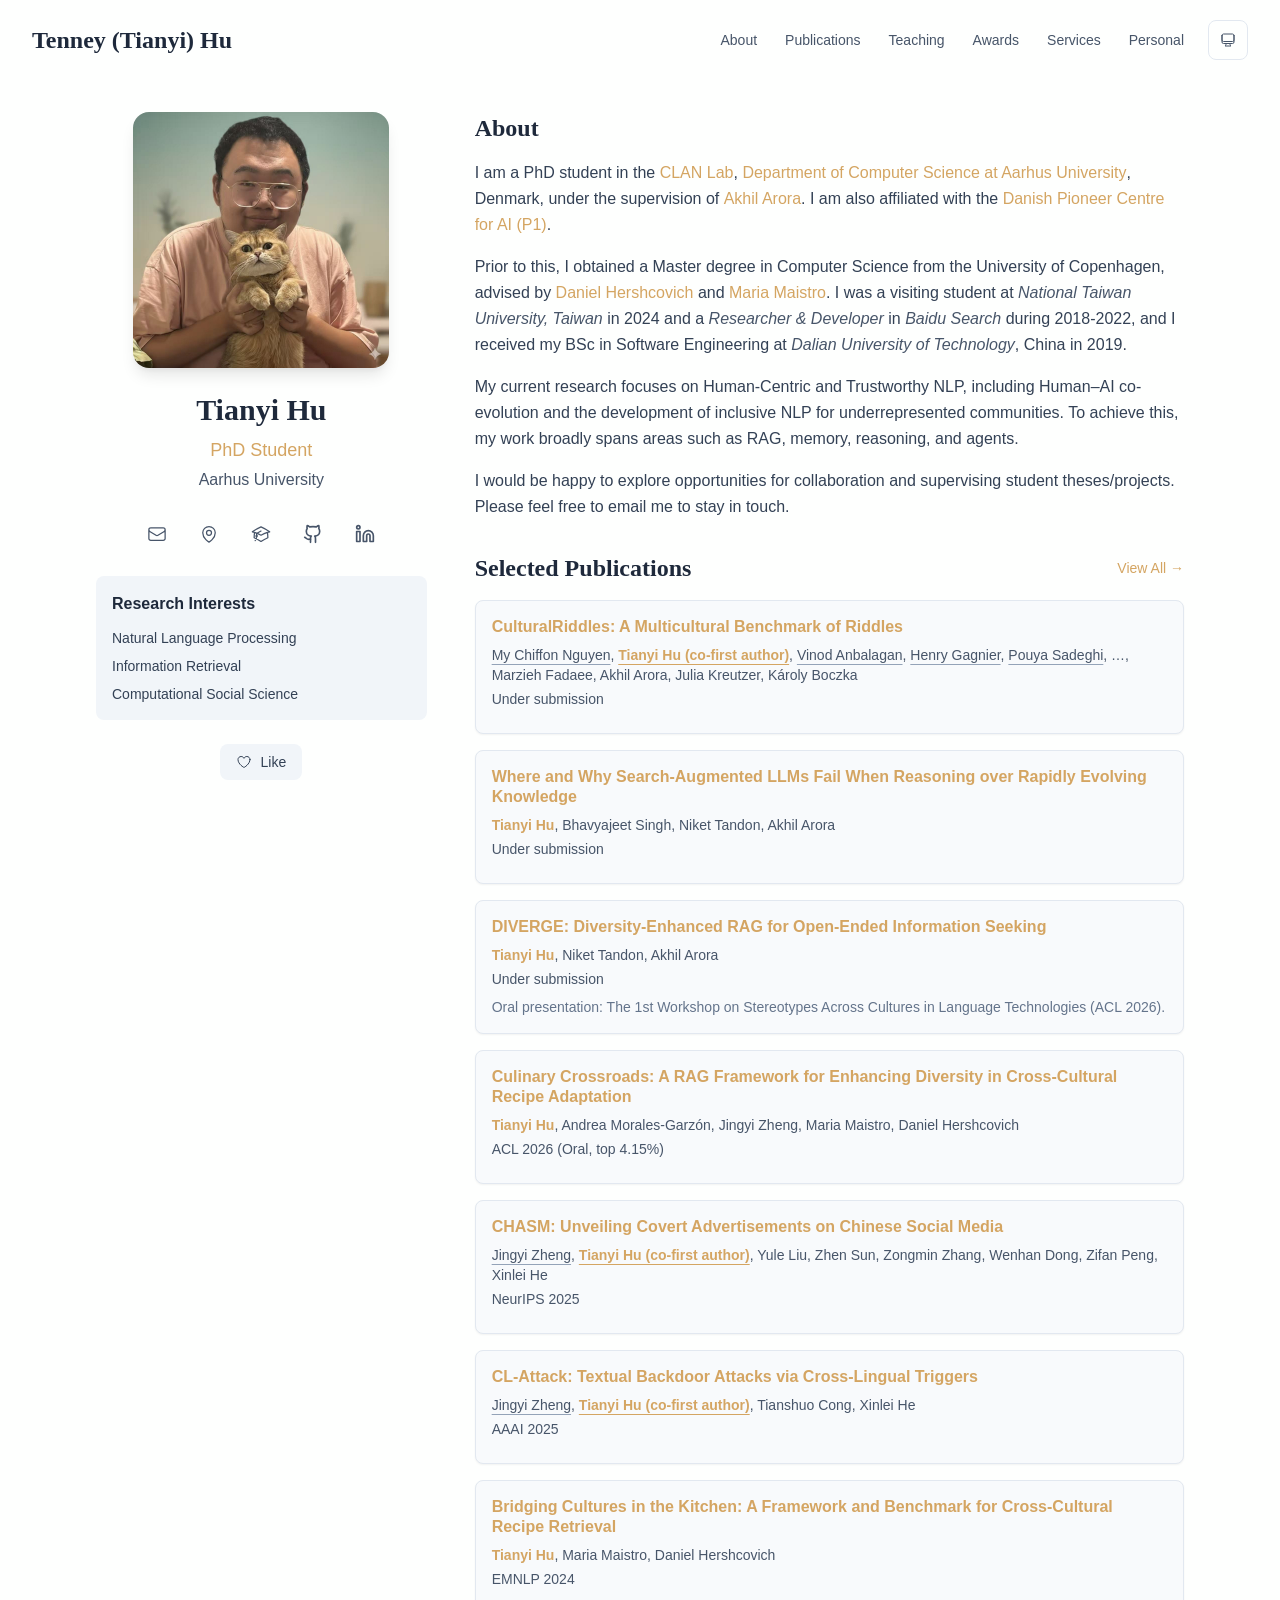
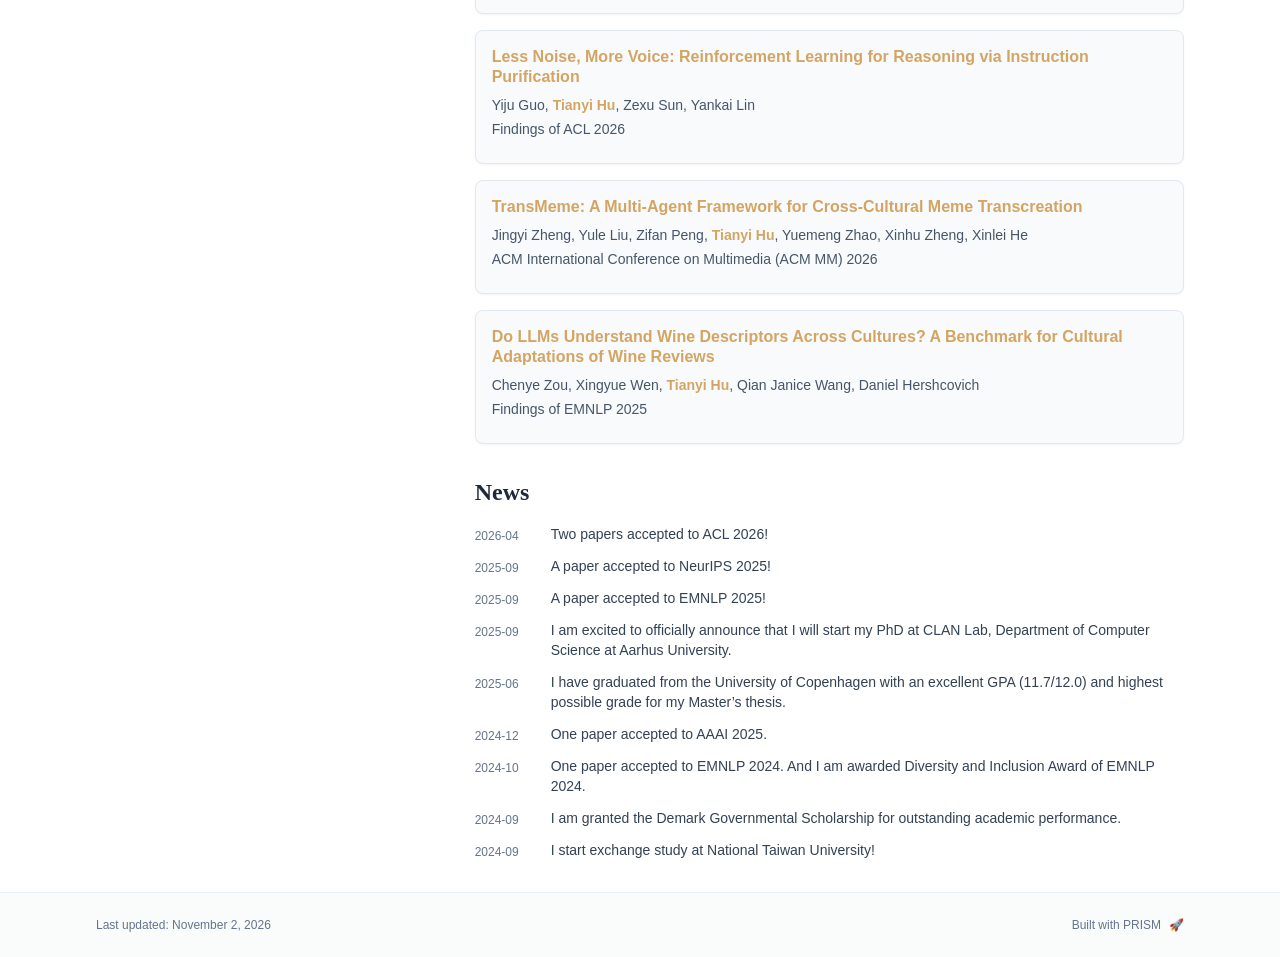
==== commit b948190b: "Link publication titles to papers and fix home navigation" ====
--- a/index.html
+++ b/index.html
@@ -1,4 +1,4 @@
-<!DOCTYPE html><!--tBl_cFNAzrPfrctLOhfGu--><html lang="en" class="scroll-smooth"><head><meta charSet="utf-8"/><meta name="viewport" content="width=device-width, initial-scale=1"/><link rel="preload" as="image" href="/bio.jpg"/><link rel="stylesheet" href="/_next/static/css/1323167429cc407e.css" data-precedence="next"/><link rel="preload" as="script" fetchPriority="low" href="/_next/static/chunks/webpack-084ae6d53f03b7b3.js"/><script src="/_next/static/chunks/4bd1b696-c023c6e3521b1417.js" async=""></script><script src="/_next/static/chunks/255-dda36e826969d334.js" async=""></script><script src="/_next/static/chunks/main-app-a64afe714de69679.js" async=""></script><script src="/_next/static/chunks/615-4d3a2b0922041f0c.js" async=""></script><script src="/_next/static/chunks/619-9168df9c2a29b74b.js" async=""></script><script src="/_next/static/chunks/310-e331d309ebd695f5.js" async=""></script><script src="/_next/static/chunks/app/layout-cf4c3bbd81ba5dc7.js" async=""></script><script src="/_next/static/chunks/140-9014bc38c4061ade.js" async=""></script><script src="/_next/static/chunks/681-51cb9ccbcb154e72.js" async=""></script><script src="/_next/static/chunks/app/page-d7f76fb924c3a428.js" async=""></script><link rel="icon" href="/icon.svg" type="image/svg+xml"/><link rel="dns-prefetch" href="https://jialeliu.com"/><link rel="preconnect" href="https://jialeliu.com" crossorigin=""/><link rel="preload" as="font" type="font/woff2" href="https://jialeliu.com/fonts/georgiab.woff2" crossorigin=""/><title>Tenney (Tianyi) Hu</title><meta name="description" content="PhD student at the Aarhus University."/><meta name="author" content="Tianyi Hu"/><meta name="keywords" content="Tianyi Hu,PhD,Research,Aarhus University"/><meta name="creator" content="Tianyi Hu"/><meta name="publisher" content="Tianyi Hu"/><meta property="og:title" content="Tenney (Tianyi) Hu"/><meta property="og:description" content="PhD student at the Aarhus University."/><meta property="og:site_name" content="Tianyi Hu&#x27;s Academic Website"/><meta property="og:locale" content="en_US"/><meta property="og:type" content="website"/><meta name="twitter:card" content="summary"/><meta name="twitter:title" content="Tenney (Tianyi) Hu"/><meta name="twitter:description" content="PhD student at the Aarhus University."/><link rel="icon" href="/icon.svg"/><script>
+<!DOCTYPE html><!--tBl_cFNAzrPfrctLOhfGu--><html lang="en" class="scroll-smooth"><head><meta charSet="utf-8"/><meta name="viewport" content="width=device-width, initial-scale=1"/><link rel="preload" as="image" href="/bio.jpg"/><link rel="stylesheet" href="/_next/static/css/1323167429cc407e.css" data-precedence="next"/><link rel="preload" as="script" fetchPriority="low" href="/_next/static/chunks/webpack-084ae6d53f03b7b3.js"/><script src="/_next/static/chunks/4bd1b696-c023c6e3521b1417.js" async=""></script><script src="/_next/static/chunks/255-dda36e826969d334.js" async=""></script><script src="/_next/static/chunks/main-app-a64afe714de69679.js" async=""></script><script src="/_next/static/chunks/615-4d3a2b0922041f0c.js" async=""></script><script src="/_next/static/chunks/619-9168df9c2a29b74b.js" async=""></script><script src="/_next/static/chunks/310-e331d309ebd695f5.js" async=""></script><script src="/_next/static/chunks/app/layout-cf4c3bbd81ba5dc7.js" async=""></script><script src="/_next/static/chunks/140-9014bc38c4061ade.js" async=""></script><script src="/_next/static/chunks/681-36ac2885563ea216.js" async=""></script><script src="/_next/static/chunks/app/page-d46494f3ad9df856.js" async=""></script><link rel="icon" href="/icon.svg" type="image/svg+xml"/><link rel="dns-prefetch" href="https://jialeliu.com"/><link rel="preconnect" href="https://jialeliu.com" crossorigin=""/><link rel="preload" as="font" type="font/woff2" href="https://jialeliu.com/fonts/georgiab.woff2" crossorigin=""/><title>Tenney (Tianyi) Hu</title><meta name="description" content="PhD student at the Aarhus University."/><meta name="author" content="Tianyi Hu"/><meta name="keywords" content="Tianyi Hu,PhD,Research,Aarhus University"/><meta name="creator" content="Tianyi Hu"/><meta name="publisher" content="Tianyi Hu"/><meta property="og:title" content="Tenney (Tianyi) Hu"/><meta property="og:description" content="PhD student at the Aarhus University."/><meta property="og:site_name" content="Tianyi Hu&#x27;s Academic Website"/><meta property="og:locale" content="en_US"/><meta property="og:type" content="website"/><meta name="twitter:card" content="summary"/><meta name="twitter:title" content="Tenney (Tianyi) Hu"/><meta name="twitter:description" content="PhD student at the Aarhus University."/><link rel="icon" href="/icon.svg"/><script>
               try {
                 const theme = localStorage.getItem('theme-storage');
                 const parsed = theme ? JSON.parse(theme) : null;
@@ -60,4 +60,4 @@
   </script><script src="/_next/static/chunks/polyfills-42372ed130431b0a.js" noModule=""></script></head><body class="font-sans antialiased"><div hidden=""><!--$--><!--/$--></div><div style="visibility:hidden"><nav class="fixed top-0 left-0 right-0 z-50" data-headlessui-state=""><div class="transition-all duration-300 ease-out bg-transparent" style="transform:translateY(-100px)"><div class="max-w-7xl mx-auto px-4 sm:px-6 lg:px-8"><div class="flex justify-between items-center h-16 lg:h-20"><div class="flex-shrink-0" tabindex="0"><a class="text-xl lg:text-2xl font-serif font-semibold text-primary hover:text-accent transition-colors duration-200" href="/">Tenney (Tianyi) Hu</a></div><div class="hidden lg:block"><div class="ml-10 flex items-center space-x-3"><div class="relative flex items-baseline space-x-1"><a data-nav-href="/" class="relative px-3 py-2 text-sm font-medium rounded-lg transition-colors duration-150 text-primary" href="/">About</a><a data-nav-href="/publications" class="relative px-3 py-2 text-sm font-medium rounded-lg transition-colors duration-150 text-neutral-600" href="/publications/">Publications</a><a data-nav-href="/teaching" class="relative px-3 py-2 text-sm font-medium rounded-lg transition-colors duration-150 text-neutral-600" href="/teaching/">Teaching</a><a data-nav-href="/awards" class="relative px-3 py-2 text-sm font-medium rounded-lg transition-colors duration-150 text-neutral-600" href="/awards/">Awards</a><a data-nav-href="/services" class="relative px-3 py-2 text-sm font-medium rounded-lg transition-colors duration-150 text-neutral-600" href="/services/">Services</a><a data-nav-href="/personal" class="relative px-3 py-2 text-sm font-medium rounded-lg transition-colors duration-150 text-neutral-600" href="/personal/">Personal</a></div><div class="flex items-center justify-center w-10 h-10 rounded-lg border border-neutral-200 dark:border-[rgba(148,163,184,0.24)] bg-background dark:bg-neutral-800"><div class="w-4 h-4 rounded-full bg-neutral-300 animate-pulse"></div></div></div></div><div class="lg:hidden flex items-center space-x-2"><div class="flex items-center justify-center w-10 h-10 rounded-lg border border-neutral-200 dark:border-[rgba(148,163,184,0.24)] bg-background dark:bg-neutral-800"><div class="w-4 h-4 rounded-full bg-neutral-300 animate-pulse"></div></div><button class="inline-flex items-center justify-center p-2 rounded-md text-neutral-600 hover:text-primary hover:bg-neutral-100 dark:hover:bg-neutral-800 focus:outline-none focus:ring-2 focus:ring-inset focus:ring-accent transition-colors duration-200" id="headlessui-disclosure-button-_R_7pdb_" type="button" aria-expanded="false" data-headlessui-state=""><span class="sr-only">Open main menu</span><div><svg xmlns="http://www.w3.org/2000/svg" fill="none" viewBox="0 0 24 24" stroke-width="1.5" stroke="currentColor" aria-hidden="true" data-slot="icon" class="block h-6 w-6"><path stroke-linecap="round" stroke-linejoin="round" d="M3.75 6.75h16.5M3.75 12h16.5m-16.5 5.25h16.5"></path></svg></div></button></div></div></div></div></nav><main class="min-h-screen pt-16 lg:pt-20"><div class="max-w-6xl mx-auto px-4 sm:px-6 lg:px-8 py-8 bg-background min-h-screen"><div class="grid grid-cols-1 lg:grid-cols-3 gap-12"><div class="lg:col-span-1"><div class="sticky top-8" style="opacity:0;transform:translateY(20px)"><div class="w-64 h-64 mx-auto mb-6 rounded-2xl overflow-hidden shadow-lg hover:shadow-xl transition-all duration-200 hover:scale-105"><img alt="Tianyi Hu" width="256" height="256" decoding="async" data-nimg="1" class="w-full h-full object-cover object-[32%_center]" style="color:transparent" src="/bio.jpg"/></div><div class="text-center mb-6"><h1 class="text-3xl font-serif font-bold text-primary mb-2">Tianyi Hu</h1><p class="text-lg text-accent font-medium mb-1">PhD Student</p><p class="text-neutral-600 mb-2">Aarhus University</p></div><div class="flex flex-wrap justify-center gap-3 sm:gap-4 mb-6 relative px-2"><div class="relative"><button class="p-2 sm:p-2 transition-colors duration-200 text-neutral-600 dark:text-neutral-400 hover:text-accent" aria-label="Email"><svg xmlns="http://www.w3.org/2000/svg" fill="none" viewBox="0 0 24 24" stroke-width="1.5" stroke="currentColor" aria-hidden="true" data-slot="icon" class="h-5 w-5"><path stroke-linecap="round" stroke-linejoin="round" d="M21.75 6.75v10.5a2.25 2.25 0 0 1-2.25 2.25h-15a2.25 2.25 0 0 1-2.25-2.25V6.75m19.5 0A2.25 2.25 0 0 0 19.5 4.5h-15a2.25 2.25 0 0 0-2.25 2.25m19.5 0v.243a2.25 2.25 0 0 1-1.07 1.916l-7.5 4.615a2.25 2.25 0 0 1-2.36 0L3.32 8.91a2.25 2.25 0 0 1-1.07-1.916V6.75"></path></svg></button></div><div class="relative"><button class="p-2 sm:p-2 transition-colors duration-200 text-neutral-600 dark:text-neutral-400 hover:text-accent" aria-label="Location"><svg xmlns="http://www.w3.org/2000/svg" fill="none" viewBox="0 0 24 24" stroke-width="1.5" stroke="currentColor" aria-hidden="true" data-slot="icon" class="h-5 w-5"><path stroke-linecap="round" stroke-linejoin="round" d="M15 10.5a3 3 0 1 1-6 0 3 3 0 0 1 6 0Z"></path><path stroke-linecap="round" stroke-linejoin="round" d="M19.5 10.5c0 7.142-7.5 11.25-7.5 11.25S4.5 17.642 4.5 10.5a7.5 7.5 0 1 1 15 0Z"></path></svg></button></div><a href="https://scholar.google.com/citations?user=hkXJQ8oAAAAJ" target="_blank" rel="noopener noreferrer" class="p-2 sm:p-2 text-neutral-600 dark:text-neutral-400 hover:text-accent transition-colors duration-200" aria-label="Google Scholar"><svg xmlns="http://www.w3.org/2000/svg" fill="none" viewBox="0 0 24 24" stroke-width="1.5" stroke="currentColor" aria-hidden="true" data-slot="icon" class="h-5 w-5"><path stroke-linecap="round" stroke-linejoin="round" d="M4.26 10.147a60.438 60.438 0 0 0-.491 6.347A48.62 48.62 0 0 1 12 20.904a48.62 48.62 0 0 1 8.232-4.41 60.46 60.46 0 0 0-.491-6.347m-15.482 0a50.636 50.636 0 0 0-2.658-.813A59.906 59.906 0 0 1 12 3.493a59.903 59.903 0 0 1 10.399 5.84c-.896.248-1.783.52-2.658.814m-15.482 0A50.717 50.717 0 0 1 12 13.489a50.702 50.702 0 0 1 7.74-3.342M6.75 15a.75.75 0 1 0 0-1.5.75.75 0 0 0 0 1.5Zm0 0v-3.675A55.378 55.378 0 0 1 12 8.443m-7.007 11.55A5.981 5.981 0 0 0 6.75 15.75v-1.5"></path></svg></a><a href="https://github.com/TenneyHu/" target="_blank" rel="noopener noreferrer" class="p-2 sm:p-2 text-neutral-600 dark:text-neutral-400 hover:text-accent transition-colors duration-200" aria-label="GitHub"><svg xmlns="http://www.w3.org/2000/svg" width="24" height="24" viewBox="0 0 24 24" fill="none" stroke="currentColor" stroke-width="2" stroke-linecap="round" stroke-linejoin="round" class="lucide lucide-github h-5 w-5" aria-hidden="true"><path d="M15 22v-4a4.8 4.8 0 0 0-1-3.5c3 0 6-2 6-5.5.08-1.25-.27-2.48-1-3.5.28-1.15.28-2.35 0-3.5 0 0-1 0-3 1.5-2.64-.5-5.36-.5-8 0C6 2 5 2 5 2c-.3 1.15-.3 2.35 0 3.5A5.403 5.403 0 0 0 4 9c0 3.5 3 5.5 6 5.5-.39.49-.68 1.05-.85 1.65-.17.6-.22 1.23-.15 1.85v4"></path><path d="M9 18c-4.51 2-5-2-7-2"></path></svg></a><a href="https://www.linkedin.com/in/tianyi-hu-5a4184242/" target="_blank" rel="noopener noreferrer" class="p-2 sm:p-2 text-neutral-600 dark:text-neutral-400 hover:text-accent transition-colors duration-200" aria-label="LinkedIn"><svg xmlns="http://www.w3.org/2000/svg" width="24" height="24" viewBox="0 0 24 24" fill="none" stroke="currentColor" stroke-width="2" stroke-linecap="round" stroke-linejoin="round" class="lucide lucide-linkedin h-5 w-5" aria-hidden="true"><path d="M16 8a6 6 0 0 1 6 6v7h-4v-7a2 2 0 0 0-2-2 2 2 0 0 0-2 2v7h-4v-7a6 6 0 0 1 6-6z"></path><rect width="4" height="12" x="2" y="9"></rect><circle cx="4" cy="4" r="2"></circle></svg></a></div><div class="bg-neutral-100 dark:bg-neutral-800 rounded-lg p-4 mb-6 hover:shadow-lg transition-all duration-200 hover:scale-[1.02]"><h3 class="font-semibold text-primary mb-3">Research Interests</h3><div class="space-y-2 text-sm text-neutral-700 dark:text-neutral-500"><div>Natural Language Processing</div><div>Information Retrieval</div><div>Computational Social Science</div></div></div><div class="flex justify-center"><div class="relative"><button class="flex items-center space-x-2 px-4 py-2 rounded-lg font-medium text-sm transition-all duration-200 bg-neutral-100 dark:bg-neutral-800 text-neutral-700 dark:text-neutral-500 hover:bg-red-50 dark:hover:bg-red-900/20 hover:text-red-600 dark:hover:text-red-400 cursor-pointer" tabindex="0"><svg xmlns="http://www.w3.org/2000/svg" fill="none" viewBox="0 0 24 24" stroke-width="1.5" stroke="currentColor" aria-hidden="true" data-slot="icon" class="h-4 w-4"><path stroke-linecap="round" stroke-linejoin="round" d="M21 8.25c0-2.485-2.099-4.5-4.688-4.5-1.935 0-3.597 1.126-4.312 2.733-.715-1.607-2.377-2.733-4.313-2.733C5.1 3.75 3 5.765 3 8.25c0 7.22 9 12 9 12s9-4.78 9-12Z"></path></svg><span>Like</span></button></div></div></div></div><div class="lg:col-span-2 space-y-8"><section id="about" class="scroll-mt-24 space-y-8"><section style="opacity:0;transform:translateY(20px)"><h2 class="text-2xl font-serif font-bold text-primary mb-4">About</h2><div class="text-neutral-700 dark:text-neutral-600 leading-relaxed"><p class="mb-4 last:mb-0">I am a PhD student in the <a href="https://au-clan.github.io/" node="[object Object]" target="_blank" rel="noopener noreferrer" class="text-accent font-medium transition-all duration-200 rounded hover:bg-accent/10 hover:shadow-sm">CLAN Lab</a>, <a href="https://cs.au.dk/" node="[object Object]" target="_blank" rel="noopener noreferrer" class="text-accent font-medium transition-all duration-200 rounded hover:bg-accent/10 hover:shadow-sm">Department of Computer Science at Aarhus University</a>, Denmark, under the supervision of <a href="https://au-clan.github.io/people/aarora/" node="[object Object]" target="_blank" rel="noopener noreferrer" class="text-accent font-medium transition-all duration-200 rounded hover:bg-accent/10 hover:shadow-sm">Akhil Arora</a>. I am also affiliated with the <a href="https://www.aicentre.dk/" node="[object Object]" target="_blank" rel="noopener noreferrer" class="text-accent font-medium transition-all duration-200 rounded hover:bg-accent/10 hover:shadow-sm">Danish Pioneer Centre for AI (P1)</a>.</p>
 <p class="mb-4 last:mb-0">Prior to this, I obtained a Master degree in Computer Science from the University of Copenhagen, advised by <a href="https://danielhers.github.io/" node="[object Object]" target="_blank" rel="noopener noreferrer" class="text-accent font-medium transition-all duration-200 rounded hover:bg-accent/10 hover:shadow-sm">Daniel Hershcovich</a> and <a href="https://di.ku.dk/english/staff/?pure=en/persons/641366" node="[object Object]" target="_blank" rel="noopener noreferrer" class="text-accent font-medium transition-all duration-200 rounded hover:bg-accent/10 hover:shadow-sm">Maria Maistro</a>. I was a visiting student at <em class="italic text-neutral-600 dark:text-neutral-500">National Taiwan University, Taiwan</em> in 2024 and a <em class="italic text-neutral-600 dark:text-neutral-500">Researcher &amp; Developer</em> in  <em class="italic text-neutral-600 dark:text-neutral-500">Baidu Search</em> during 2018-2022, and I received my BSc in Software Engineering at <em class="italic text-neutral-600 dark:text-neutral-500">Dalian University of Technology</em>, China in 2019.</p>
 <p class="mb-4 last:mb-0">My current research focuses on Human-Centric and Trustworthy NLP, including Human–AI co-evolution and the development of inclusive NLP for underrepresented communities. To achieve this, my work broadly spans areas such as RAG, memory, reasoning, and agents.</p>
-<p class="mb-4 last:mb-0">I would be happy to explore opportunities for collaboration and supervising student theses/projects. Please feel free to email me to stay in touch.</p></div></section><section style="opacity:0;transform:translateY(20px)"><div class="flex items-center justify-between mb-4"><h2 class="text-2xl font-serif font-bold text-primary">Selected Publications</h2><a class="text-accent hover:text-accent-dark text-sm font-medium transition-all duration-200 rounded hover:bg-accent/10 hover:shadow-sm" href="/publications/">View All<!-- --> →</a></div><div class="space-y-4"><div class="bg-neutral-50 dark:bg-neutral-800 p-4 rounded-lg shadow-sm border border-neutral-200 dark:border-[rgba(148,163,184,0.24)] hover:shadow-lg transition-all duration-200 hover:scale-[1.02]" style="opacity:0;transform:translateY(20px)"><h3 class="font-semibold text-primary mb-2 leading-tight">CulturalRiddles: A Multicultural Benchmark of Riddles</h3><p class="text-sm text-neutral-600 dark:text-neutral-500 mb-1"><span><span class=" underline underline-offset-4 decoration-neutral-400">My Chiffon Nguyen</span>, </span><span><span class="font-semibold text-accent underline underline-offset-4 decoration-accent">Tianyi Hu (co-first author)</span>, </span><span><span class=" underline underline-offset-4 decoration-neutral-400">Vinod Anbalagan</span>, </span><span><span class=" underline underline-offset-4 decoration-neutral-400">Henry Gagnier</span>, </span><span><span class=" underline underline-offset-4 decoration-neutral-400">Pouya Sadeghi</span>, </span><span><span class=" ">…</span>, </span><span><span class=" ">Marzieh Fadaee</span>, </span><span><span class=" ">Akhil Arora</span>, </span><span><span class=" ">Julia Kreutzer</span>, </span><span><span class=" ">Károly Boczka</span></span></p><p class="text-sm text-neutral-600 dark:text-neutral-500 mb-2">Under submission</p></div><div class="bg-neutral-50 dark:bg-neutral-800 p-4 rounded-lg shadow-sm border border-neutral-200 dark:border-[rgba(148,163,184,0.24)] hover:shadow-lg transition-all duration-200 hover:scale-[1.02]" style="opacity:0;transform:translateY(20px)"><h3 class="font-semibold text-primary mb-2 leading-tight">Where and Why Search-Augmented LLMs Fail When Reasoning over Rapidly Evolving Knowledge</h3><p class="text-sm text-neutral-600 dark:text-neutral-500 mb-1"><span><span class="font-semibold text-accent ">Tianyi Hu</span>, </span><span><span class=" ">Bhavyajeet Singh</span>, </span><span><span class=" ">Niket Tandon</span>, </span><span><span class=" ">Akhil Arora</span></span></p><p class="text-sm text-neutral-600 dark:text-neutral-500 mb-2">Under submission</p></div><div class="bg-neutral-50 dark:bg-neutral-800 p-4 rounded-lg shadow-sm border border-neutral-200 dark:border-[rgba(148,163,184,0.24)] hover:shadow-lg transition-all duration-200 hover:scale-[1.02]" style="opacity:0;transform:translateY(20px)"><h3 class="font-semibold text-primary mb-2 leading-tight">DIVERGE: Diversity-Enhanced RAG for Open-Ended Information Seeking</h3><p class="text-sm text-neutral-600 dark:text-neutral-500 mb-1"><span><span class="font-semibold text-accent ">Tianyi Hu</span>, </span><span><span class=" ">Niket Tandon</span>, </span><span><span class=" ">Akhil Arora</span></span></p><p class="text-sm text-neutral-600 dark:text-neutral-500 mb-2">Under submission</p><p class="text-sm text-neutral-500 dark:text-neutral-500 line-clamp-2">Oral presentation: The 1st Workshop on Stereotypes Across Cultures in Language Technologies (ACL 2026).</p></div><div class="bg-neutral-50 dark:bg-neutral-800 p-4 rounded-lg shadow-sm border border-neutral-200 dark:border-[rgba(148,163,184,0.24)] hover:shadow-lg transition-all duration-200 hover:scale-[1.02]" style="opacity:0;transform:translateY(20px)"><h3 class="font-semibold text-primary mb-2 leading-tight">Culinary Crossroads: A RAG Framework for Enhancing Diversity in Cross-Cultural Recipe Adaptation</h3><p class="text-sm text-neutral-600 dark:text-neutral-500 mb-1"><span><span class="font-semibold text-accent ">Tianyi Hu</span>, </span><span><span class=" ">Andrea Morales-Garzón</span>, </span><span><span class=" ">Jingyi Zheng</span>, </span><span><span class=" ">Maria Maistro</span>, </span><span><span class=" ">Daniel Hershcovich</span></span></p><p class="text-sm text-neutral-600 dark:text-neutral-500 mb-2">ACL 2026 (Oral, top 4.15%)</p></div><div class="bg-neutral-50 dark:bg-neutral-800 p-4 rounded-lg shadow-sm border border-neutral-200 dark:border-[rgba(148,163,184,0.24)] hover:shadow-lg transition-all duration-200 hover:scale-[1.02]" style="opacity:0;transform:translateY(20px)"><h3 class="font-semibold text-primary mb-2 leading-tight">CHASM: Unveiling Covert Advertisements on Chinese Social Media</h3><p class="text-sm text-neutral-600 dark:text-neutral-500 mb-1"><span><span class=" underline underline-offset-4 decoration-neutral-400">Jingyi Zheng</span>, </span><span><span class="font-semibold text-accent underline underline-offset-4 decoration-accent">Tianyi Hu (co-first author)</span>, </span><span><span class=" ">Yule Liu</span>, </span><span><span class=" ">Zhen Sun</span>, </span><span><span class=" ">Zongmin Zhang</span>, </span><span><span class=" ">Wenhan Dong</span>, </span><span><span class=" ">Zifan Peng</span>, </span><span><span class=" ">Xinlei He</span></span></p><p class="text-sm text-neutral-600 dark:text-neutral-500 mb-2">NeurIPS 2025</p></div><div class="bg-neutral-50 dark:bg-neutral-800 p-4 rounded-lg shadow-sm border border-neutral-200 dark:border-[rgba(148,163,184,0.24)] hover:shadow-lg transition-all duration-200 hover:scale-[1.02]" style="opacity:0;transform:translateY(20px)"><h3 class="font-semibold text-primary mb-2 leading-tight">CL-Attack: Textual Backdoor Attacks via Cross-Lingual Triggers</h3><p class="text-sm text-neutral-600 dark:text-neutral-500 mb-1"><span><span class=" underline underline-offset-4 decoration-neutral-400">Jingyi Zheng</span>, </span><span><span class="font-semibold text-accent underline underline-offset-4 decoration-accent">Tianyi Hu (co-first author)</span>, </span><span><span class=" ">Tianshuo Cong</span>, </span><span><span class=" ">Xinlei He</span></span></p><p class="text-sm text-neutral-600 dark:text-neutral-500 mb-2">AAAI 2025</p></div><div class="bg-neutral-50 dark:bg-neutral-800 p-4 rounded-lg shadow-sm border border-neutral-200 dark:border-[rgba(148,163,184,0.24)] hover:shadow-lg transition-all duration-200 hover:scale-[1.02]" style="opacity:0;transform:translateY(20px)"><h3 class="font-semibold text-primary mb-2 leading-tight">Bridging Cultures in the Kitchen: A Framework and Benchmark for Cross-Cultural Recipe Retrieval</h3><p class="text-sm text-neutral-600 dark:text-neutral-500 mb-1"><span><span class="font-semibold text-accent ">Tianyi Hu</span>, </span><span><span class=" ">Maria Maistro</span>, </span><span><span class=" ">Daniel Hershcovich</span></span></p><p class="text-sm text-neutral-600 dark:text-neutral-500 mb-2">EMNLP 2024</p></div><div class="bg-neutral-50 dark:bg-neutral-800 p-4 rounded-lg shadow-sm border border-neutral-200 dark:border-[rgba(148,163,184,0.24)] hover:shadow-lg transition-all duration-200 hover:scale-[1.02]" style="opacity:0;transform:translateY(20px)"><h3 class="font-semibold text-primary mb-2 leading-tight">Less Noise, More Voice: Reinforcement Learning for Reasoning via Instruction Purification</h3><p class="text-sm text-neutral-600 dark:text-neutral-500 mb-1"><span><span class=" ">Yiju Guo</span>, </span><span><span class="font-semibold text-accent ">Tianyi Hu</span>, </span><span><span class=" ">Zexu Sun</span>, </span><span><span class=" ">Yankai Lin</span></span></p><p class="text-sm text-neutral-600 dark:text-neutral-500 mb-2">Findings of ACL 2026</p></div><div class="bg-neutral-50 dark:bg-neutral-800 p-4 rounded-lg shadow-sm border border-neutral-200 dark:border-[rgba(148,163,184,0.24)] hover:shadow-lg transition-all duration-200 hover:scale-[1.02]" style="opacity:0;transform:translateY(20px)"><h3 class="font-semibold text-primary mb-2 leading-tight">TransMeme: A Multi-Agent Framework for Cross-Cultural Meme Transcreation</h3><p class="text-sm text-neutral-600 dark:text-neutral-500 mb-1"><span><span class=" ">Jingyi Zheng</span>, </span><span><span class=" ">Yule Liu</span>, </span><span><span class=" ">Zifan Peng</span>, </span><span><span class="font-semibold text-accent ">Tianyi Hu</span>, </span><span><span class=" ">Yuemeng Zhao</span>, </span><span><span class=" ">Xinhu Zheng</span>, </span><span><span class=" ">Xinlei He</span></span></p><p class="text-sm text-neutral-600 dark:text-neutral-500 mb-2">ACM International Conference on Multimedia (ACM MM) 2026</p></div><div class="bg-neutral-50 dark:bg-neutral-800 p-4 rounded-lg shadow-sm border border-neutral-200 dark:border-[rgba(148,163,184,0.24)] hover:shadow-lg transition-all duration-200 hover:scale-[1.02]" style="opacity:0;transform:translateY(20px)"><h3 class="font-semibold text-primary mb-2 leading-tight">Do LLMs Understand Wine Descriptors Across Cultures? A Benchmark for Cultural Adaptations of Wine Reviews</h3><p class="text-sm text-neutral-600 dark:text-neutral-500 mb-1"><span><span class=" ">Chenye Zou</span>, </span><span><span class=" ">Xingyue Wen</span>, </span><span><span class="font-semibold text-accent ">Tianyi Hu</span>, </span><span><span class=" ">Qian Janice Wang</span>, </span><span><span class=" ">Daniel Hershcovich</span></span></p><p class="text-sm text-neutral-600 dark:text-neutral-500 mb-2">Findings of EMNLP 2025</p></div></div></section><section style="opacity:0;transform:translateY(20px)"><h2 class="text-2xl font-serif font-bold text-primary mb-4">News</h2><div class="space-y-3"><div class="flex items-start space-x-3"><span class="text-xs text-neutral-500 mt-1 w-16 flex-shrink-0">2026-04</span><p class="text-sm text-neutral-700">Two papers accepted to ACL 2026!</p></div><div class="flex items-start space-x-3"><span class="text-xs text-neutral-500 mt-1 w-16 flex-shrink-0">2025-09</span><p class="text-sm text-neutral-700">A paper accepted to NeurIPS 2025!</p></div><div class="flex items-start space-x-3"><span class="text-xs text-neutral-500 mt-1 w-16 flex-shrink-0">2025-09</span><p class="text-sm text-neutral-700">A paper accepted to EMNLP 2025!</p></div><div class="flex items-start space-x-3"><span class="text-xs text-neutral-500 mt-1 w-16 flex-shrink-0">2025-09</span><p class="text-sm text-neutral-700">I am excited to officially announce that I will start my PhD at CLAN Lab, Department of Computer Science at Aarhus University.</p></div><div class="flex items-start space-x-3"><span class="text-xs text-neutral-500 mt-1 w-16 flex-shrink-0">2025-06</span><p class="text-sm text-neutral-700">I have graduated from the University of Copenhagen with an excellent GPA (11.7/12.0) and highest possible grade for my Master’s thesis.</p></div><div class="flex items-start space-x-3"><span class="text-xs text-neutral-500 mt-1 w-16 flex-shrink-0">2024-12</span><p class="text-sm text-neutral-700">One paper accepted to AAAI 2025.</p></div><div class="flex items-start space-x-3"><span class="text-xs text-neutral-500 mt-1 w-16 flex-shrink-0">2024-10</span><p class="text-sm text-neutral-700">One paper accepted to EMNLP 2024. And I am awarded Diversity and Inclusion Award of EMNLP 2024.</p></div><div class="flex items-start space-x-3"><span class="text-xs text-neutral-500 mt-1 w-16 flex-shrink-0">2024-09</span><p class="text-sm text-neutral-700">I am granted the Demark Governmental Scholarship for outstanding academic performance.</p></div><div class="flex items-start space-x-3"><span class="text-xs text-neutral-500 mt-1 w-16 flex-shrink-0">2024-09</span><p class="text-sm text-neutral-700">I start exchange study at National Taiwan University!</p></div></div></section></section></div></div></div><!--$--><!--/$--></main><footer class="border-t border-neutral-200/50 bg-neutral-50/50 dark:bg-neutral-900/50 dark:border-neutral-700/50"><div class="max-w-6xl mx-auto px-4 sm:px-6 lg:px-8 py-6"><div class="flex flex-col sm:flex-row justify-between items-center gap-2"><p class="text-xs text-neutral-500">Last updated<!-- -->: <!-- -->November 2, 2026</p><p class="text-xs text-neutral-500 flex items-center"><a href="https://github.com/xyjoey/PRISM" target="_blank" rel="noopener noreferrer">Built with PRISM</a><span class="ml-2">🚀</span></p></div></div></footer></div><script src="/_next/static/chunks/webpack-084ae6d53f03b7b3.js" id="_R_" async=""></script><script>(self.__next_f=self.__next_f||[]).push([0])</script><script>self.__next_f.push([1,"1:\"$Sreact.fragment\"\n3:I[7558,[\"615\",\"static/chunks/615-4d3a2b0922041f0c.js\",\"619\",\"static/chunks/619-9168df9c2a29b74b.js\",\"310\",\"static/chunks/310-e331d309ebd695f5.js\",\"177\",\"static/chunks/app/layout-cf4c3bbd81ba5dc7.js\"],\"ThemeProvider\"]\n4:I[611,[\"615\",\"static/chunks/615-4d3a2b0922041f0c.js\",\"619\",\"static/chunks/619-9168df9c2a29b74b.js\",\"310\",\"static/chunks/310-e331d309ebd695f5.js\",\"177\",\"static/chunks/app/layout-cf4c3bbd81ba5dc7.js\"],\"LocaleProvider\"]\n5:I[552,[\"615\",\"static/chunks/615-4d3a2b0922041f0c.js\",\"619\",\"static/chunks/619-9168df9c2a29b74b.js\",\"310\",\"static/chunks/310-e331d309ebd695f5.js\",\"177\",\"static/chunks/app/layout-cf4c3bbd81ba5dc7.js\"],\"default\"]\na:I[7150,[],\"\"]\n:HL[\"/_next/static/css/1323167429cc407e.css\",\"style\"]\n2:T57d,"])</script><script>self.__next_f.push([1,"\n    try {\n      const cfg = {\"enabled\":true,\"locales\":[\"en\"],\"defaultLocale\":\"en\",\"mode\":\"auto\",\"fixedLocale\":\"en\",\"persist\":true,\"switcher\":true,\"labels\":{\"en\":\"English\"}};\n      const storageKey = 'locale-storage';\n      const normalize = (value) => typeof value === 'string' ? value.trim().replace('_', '-').toLowerCase() : '';\n      const matchLocale = (candidate) => {\n        const normalized = normalize(candidate);\n        if (!normalized) return null;\n        if (cfg.locales.includes(normalized)) return normalized;\n        const language = normalized.split('-')[0];\n        if (cfg.locales.includes(language)) return language;\n        return null;\n      };\n\n      let resolved = null;\n\n      if (cfg.persist) {\n        resolved = matchLocale(localStorage.getItem(storageKey));\n      }\n\n      if (!resolved) {\n        if (cfg.mode === 'fixed') {\n          resolved = cfg.fixedLocale;\n        } else {\n          resolved = matchLocale(navigator.language);\n        }\n      }\n\n      if (!resolved) {\n        resolved = cfg.defaultLocale;\n      }\n\n      const root = document.documentElement;\n      root.lang = resolved;\n      root.setAttribute('data-locale', resolved);\n\n      if (cfg.persist) {\n        localStorage.setItem(storageKey, resolved);\n      }\n    } catch (e) {\n      const root = document.documentElement;\n      root.lang = 'en';\n      root.setAttribute('data-locale', 'en');\n    }\n  "])</script><script>self.__next_f.push([1,"0:{\"P\":null,\"b\":\"tBl_cFNAzrPfrctLOhfGu\",\"p\":\"\",\"c\":[\"\",\"\"],\"i\":false,\"f\":[[[\"\",{\"children\":[\"__PAGE__\",{}]},\"$undefined\",\"$undefined\",true],[\"\",[\"$\",\"$1\",\"c\",{\"children\":[[[\"$\",\"link\",\"0\",{\"rel\":\"stylesheet\",\"href\":\"/_next/static/css/1323167429cc407e.css\",\"precedence\":\"next\",\"crossOrigin\":\"$undefined\",\"nonce\":\"$undefined\"}]],[\"$\",\"html\",null,{\"lang\":\"en\",\"className\":\"scroll-smooth\",\"suppressHydrationWarning\":true,\"children\":[[\"$\",\"head\",null,{\"children\":[[\"$\",\"link\",null,{\"rel\":\"icon\",\"href\":\"/icon.svg\",\"type\":\"image/svg+xml\"}],[\"$\",\"link\",null,{\"rel\":\"dns-prefetch\",\"href\":\"https://jialeliu.com\"}],[\"$\",\"link\",null,{\"rel\":\"preconnect\",\"href\":\"https://jialeliu.com\",\"crossOrigin\":\"\"}],[\"$\",\"link\",null,{\"rel\":\"preload\",\"as\":\"font\",\"type\":\"font/woff2\",\"href\":\"https://jialeliu.com/fonts/georgiab.woff2\",\"crossOrigin\":\"\"}],[\"$\",\"script\",null,{\"dangerouslySetInnerHTML\":{\"__html\":\"\\n              try {\\n                const theme = localStorage.getItem('theme-storage');\\n                const parsed = theme ? JSON.parse(theme) : null;\\n                const setting = parsed?.state?.theme || 'system';\\n                const prefersDark = typeof window !== 'undefined' && window.matchMedia && window.matchMedia('(prefers-color-scheme: dark)').matches;\\n                const effective = setting === 'dark' ? 'dark' : (setting === 'light' ? 'light' : (prefersDark ? 'dark' : 'light'));\\n                var root = document.documentElement;\\n                root.classList.add(effective);\\n                root.setAttribute('data-theme', effective);\\n              } catch (e) {\\n                var root = document.documentElement;\\n                root.classList.add('light');\\n                root.setAttribute('data-theme', 'light');\\n              }\\n            \"}}],[\"$\",\"script\",null,{\"dangerouslySetInnerHTML\":{\"__html\":\"$2\"}}]]}],[\"$\",\"body\",null,{\"className\":\"font-sans antialiased\",\"children\":[\"$\",\"$L3\",null,{\"children\":[\"$\",\"$L4\",null,{\"config\":{\"enabled\":true,\"locales\":[\"en\"],\"defaultLocale\":\"en\",\"mode\":\"auto\",\"fixedLocale\":\"en\",\"persist\":true,\"switcher\":true,\"labels\":{\"en\":\"English\"}},\"children\":[[\"$\",\"$L5\",null,{\"items\":[{\"title\":\"About\",\"type\":\"page\",\"target\":\"about\",\"href\":\"/\"},{\"title\":\"Publications\",\"type\":\"page\",\"target\":\"publications\",\"href\":\"/publications\"},{\"title\":\"Teaching\",\"type\":\"page\",\"target\":\"teaching\",\"href\":\"/teaching\"},{\"title\":\"Awards\",\"type\":\"page\",\"target\":\"awards\",\"href\":\"/awards\"},{\"title\":\"Services\",\"type\":\"page\",\"target\":\"services\",\"href\":\"/services\"},{\"title\":\"Personal\",\"type\":\"page\",\"target\":\"personal\",\"href\":\"/personal\"}],\"siteTitle\":\"Tenney (Tianyi) Hu\",\"enableOnePageMode\":false,\"i18n\":\"$0:f:0:1:1:props:children:1:props:children:1:props:children:props:children:props:config\",\"itemsByLocale\":{\"en\":[{\"title\":\"About\",\"type\":\"page\",\"target\":\"about\",\"href\":\"/\"},{\"title\":\"Publications\",\"type\":\"page\",\"target\":\"publications\",\"href\":\"/publications\"},{\"title\":\"Teaching\",\"type\":\"page\",\"target\":\"teaching\",\"href\":\"/teaching\"},{\"title\":\"Awards\",\"type\":\"page\",\"target\":\"awards\",\"href\":\"/awards\"},{\"title\":\"Services\",\"type\":\"page\",\"target\":\"services\",\"href\":\"/services\"},{\"title\":\"Personal\",\"type\":\"page\",\"target\":\"personal\",\"href\":\"/personal\"}]},\"siteTitleByLocale\":{\"en\":\"Tenney (Tianyi) Hu\"}}],\"$L6\",\"$L7\"]}]}]}]]}]]}],{\"children\":[\"__PAGE__\",\"$L8\",{},null,false]},null,false],\"$L9\",false]],\"m\":\"$undefined\",\"G\":[\"$a\",[]],\"s\":false,\"S\":true}\n"])</script><script>self.__next_f.push([1,"b:I[9766,[],\"\"]\nc:I[8924,[],\"\"]\nd:I[7923,[\"615\",\"static/chunks/615-4d3a2b0922041f0c.js\",\"619\",\"static/chunks/619-9168df9c2a29b74b.js\",\"310\",\"static/chunks/310-e331d309ebd695f5.js\",\"177\",\"static/chunks/app/layout-cf4c3bbd81ba5dc7.js\"],\"default\"]\ne:I[344,[\"615\",\"static/chunks/615-4d3a2b0922041f0c.js\",\"140\",\"static/chunks/140-9014bc38c4061ade.js\",\"619\",\"static/chunks/619-9168df9c2a29b74b.js\",\"681\",\"static/chunks/681-51cb9ccbcb154e72.js\",\"974\",\"static/chunks/app/page-d7f76fb924c3a428.js\"],\"default\"]\n11:I[4431,[],\"ViewportBoundary\"]\n13:I[4431,[],\"MetadataBoundary\"]\n14:\"$Sreact.suspense\"\n"])</script><script>self.__next_f.push([1,"6:[\"$\",\"main\",null,{\"className\":\"min-h-screen pt-16 lg:pt-20\",\"children\":[\"$\",\"$Lb\",null,{\"parallelRouterKey\":\"children\",\"error\":\"$undefined\",\"errorStyles\":\"$undefined\",\"errorScripts\":\"$undefined\",\"template\":[\"$\",\"$Lc\",null,{}],\"templateStyles\":\"$undefined\",\"templateScripts\":\"$undefined\",\"notFound\":[[[\"$\",\"title\",null,{\"children\":\"404: This page could not be found.\"}],[\"$\",\"div\",null,{\"style\":{\"fontFamily\":\"system-ui,\\\"Segoe UI\\\",Roboto,Helvetica,Arial,sans-serif,\\\"Apple Color Emoji\\\",\\\"Segoe UI Emoji\\\"\",\"height\":\"100vh\",\"textAlign\":\"center\",\"display\":\"flex\",\"flexDirection\":\"column\",\"alignItems\":\"center\",\"justifyContent\":\"center\"},\"children\":[\"$\",\"div\",null,{\"children\":[[\"$\",\"style\",null,{\"dangerouslySetInnerHTML\":{\"__html\":\"body{color:#000;background:#fff;margin:0}.next-error-h1{border-right:1px solid rgba(0,0,0,.3)}@media (prefers-color-scheme:dark){body{color:#fff;background:#000}.next-error-h1{border-right:1px solid rgba(255,255,255,.3)}}\"}}],[\"$\",\"h1\",null,{\"className\":\"next-error-h1\",\"style\":{\"display\":\"inline-block\",\"margin\":\"0 20px 0 0\",\"padding\":\"0 23px 0 0\",\"fontSize\":24,\"fontWeight\":500,\"verticalAlign\":\"top\",\"lineHeight\":\"49px\"},\"children\":404}],[\"$\",\"div\",null,{\"style\":{\"display\":\"inline-block\"},\"children\":[\"$\",\"h2\",null,{\"style\":{\"fontSize\":14,\"fontWeight\":400,\"lineHeight\":\"49px\",\"margin\":0},\"children\":\"This page could not be found.\"}]}]]}]}]],[]],\"forbidden\":\"$undefined\",\"unauthorized\":\"$undefined\"}]}]\n"])</script><script>self.__next_f.push([1,"7:[\"$\",\"$Ld\",null,{\"lastUpdated\":\"November 2, 2026\",\"lastUpdatedByLocale\":{\"en\":\"November 2, 2026\"},\"defaultLocale\":\"en\"}]\nf:T4c3,"])</script><script>self.__next_f.push([1,"I am a PhD student in the [CLAN Lab](https://au-clan.github.io/), [Department of Computer Science at Aarhus University](https://cs.au.dk/), Denmark, under the supervision of [Akhil Arora](https://au-clan.github.io/people/aarora/). I am also affiliated with the [Danish Pioneer Centre for AI (P1)](https://www.aicentre.dk/).\r\n\r\n\r\nPrior to this, I obtained a Master degree in Computer Science from the University of Copenhagen, advised by [Daniel Hershcovich](https://danielhers.github.io/) and [Maria Maistro](https://di.ku.dk/english/staff/?pure=en/persons/641366). I was a visiting student at *National Taiwan University, Taiwan* in 2024 and a *Researcher & Developer* in  *Baidu Search* during 2018-2022, and I received my BSc in Software Engineering at *Dalian University of Technology*, China in 2019.\r\n\r\nMy current research focuses on Human-Centric and Trustworthy NLP, including Human–AI co-evolution and the development of inclusive NLP for underrepresented communities. To achieve this, my work broadly spans areas such as RAG, memory, reasoning, and agents.\r\n\r\nI would be happy to explore opportunities for collaboration and supervising student theses/projects. Please feel free to email me to stay in touch."])</script><script>self.__next_f.push([1,"8:[\"$\",\"$1\",\"c\",{\"children\":[[\"$\",\"$Le\",null,{\"dataByLocale\":{\"en\":{\"author\":{\"name\":\"Tianyi Hu\",\"title\":\"PhD Student\",\"institution\":\"Aarhus University\",\"avatar\":\"/bio.jpg\"},\"social\":{\"email\":\"tenney.hu@cs.au.dk\",\"location\":\"Aarhus, Denmark\",\"location_details\":[\"Åbogade 15, 8200 Aarhus\",\"Aarhus University, Department of Computer Science\"],\"google_scholar\":\"https://scholar.google.com/citations?user=hkXJQ8oAAAAJ\",\"github\":\"https://github.com/TenneyHu/\",\"linkedin\":\"https://www.linkedin.com/in/tianyi-hu-5a4184242/\"},\"features\":{\"enable_likes\":true,\"enable_one_page_mode\":false},\"enableOnePageMode\":false,\"researchInterests\":[\"Natural Language Processing\",\"Information Retrieval\",\"Computational Social Science\"],\"pagesToShow\":[{\"type\":\"about\",\"id\":\"about\",\"sections\":[{\"id\":\"about\",\"type\":\"markdown\",\"source\":\"bio.md\",\"title\":\"About\",\"content\":\"$f\"},{\"id\":\"featured_publications\",\"type\":\"publications\",\"title\":\"Selected Publications\",\"filter\":\"selected\",\"limit\":10,\"publications\":[{\"id\":\"nguyen2026culturalriddles\",\"title\":\"CulturalRiddles: A Multicultural Benchmark of Riddles\",\"authors\":[{\"name\":\"My Chiffon Nguyen\",\"isHighlighted\":false,\"isCorresponding\":false,\"isCoAuthor\":true},{\"name\":\"Tianyi Hu (co-first author)\",\"isHighlighted\":true,\"isCorresponding\":false,\"isCoAuthor\":true},{\"name\":\"Vinod Anbalagan\",\"isHighlighted\":false,\"isCorresponding\":false,\"isCoAuthor\":true},{\"name\":\"Henry Gagnier\",\"isHighlighted\":false,\"isCorresponding\":false,\"isCoAuthor\":true},{\"name\":\"Pouya Sadeghi\",\"isHighlighted\":false,\"isCorresponding\":false,\"isCoAuthor\":true},{\"name\":\"…\",\"isHighlighted\":false,\"isCorresponding\":false,\"isCoAuthor\":false},{\"name\":\"Marzieh Fadaee\",\"isHighlighted\":false,\"isCorresponding\":false,\"isCoAuthor\":false},{\"name\":\"Akhil Arora\",\"isHighlighted\":false,\"isCorresponding\":false,\"isCoAuthor\":false},{\"name\":\"Julia Kreutzer\",\"isHighlighted\":false,\"isCorresponding\":false,\"isCoAuthor\":false},{\"name\":\"Károly Boczka\",\"isHighlighted\":false,\"isCorresponding\":false,\"isCoAuthor\":false}],\"year\":2026,\"type\":\"preprint\",\"status\":\"under-review\",\"tags\":[],\"keywords\":[],\"researchArea\":\"machine-learning\",\"journal\":\"\",\"conference\":\"Under submission\",\"abstract\":\"\",\"description\":\"\",\"selected\":true,\"bibtex\":\"\"},{\"id\":\"hu2026search\",\"title\":\"Where and Why Search-Augmented LLMs Fail When Reasoning over Rapidly Evolving Knowledge\",\"authors\":[{\"name\":\"Tianyi Hu\",\"isHighlighted\":true,\"isCorresponding\":false,\"isCoAuthor\":false},{\"name\":\"Bhavyajeet Singh\",\"isHighlighted\":false,\"isCorresponding\":false,\"isCoAuthor\":false},{\"name\":\"Niket Tandon\",\"isHighlighted\":false,\"isCorresponding\":false,\"isCoAuthor\":false},{\"name\":\"Akhil Arora\",\"isHighlighted\":false,\"isCorresponding\":false,\"isCoAuthor\":false}],\"year\":2026,\"type\":\"preprint\",\"status\":\"under-review\",\"tags\":[],\"keywords\":[],\"researchArea\":\"machine-learning\",\"journal\":\"\",\"conference\":\"Under submission\",\"abstract\":\"\",\"description\":\"\",\"selected\":true,\"bibtex\":\"@unpublished{hu2026search,\\n  title = {Where and Why Search-Augmented LLMs Fail When Reasoning over Rapidly Evolving Knowledge},\\n  author = {Hu, Tianyi and Singh, Bhavyajeet and Tandon, Niket and Arora, Akhil},\\n  note = {Under submission},\\n  year = {2026}\\n}\"},{\"id\":\"hu2026diverge\",\"title\":\"DIVERGE: Diversity-Enhanced RAG for Open-Ended Information Seeking\",\"authors\":[{\"name\":\"Tianyi Hu\",\"isHighlighted\":true,\"isCorresponding\":false,\"isCoAuthor\":false},{\"name\":\"Niket Tandon\",\"isHighlighted\":false,\"isCorresponding\":false,\"isCoAuthor\":false},{\"name\":\"Akhil Arora\",\"isHighlighted\":false,\"isCorresponding\":false,\"isCoAuthor\":false}],\"year\":2026,\"type\":\"preprint\",\"status\":\"under-review\",\"tags\":[],\"keywords\":[],\"researchArea\":\"machine-learning\",\"journal\":\"\",\"conference\":\"Under submission\",\"abstract\":\"\",\"description\":\"Oral presentation: The 1st Workshop on Stereotypes Across Cultures in Language Technologies (ACL 2026).\",\"selected\":true,\"bibtex\":\"@unpublished{hu2026diverge,\\n  title = {DIVERGE: Diversity-Enhanced RAG for Open-Ended Information Seeking},\\n  author = {Hu, Tianyi and Tandon, Niket and Arora, Akhil},\\n  note = {Under submission; Oral presentation: The 1st Workshop on Stereotypes Across Cultures in Language Technologies (ACL 2026).},\\n  year = {2026}\\n}\"},{\"id\":\"hu2025culinary\",\"title\":\"Culinary Crossroads: A RAG Framework for Enhancing Diversity in Cross-Cultural Recipe Adaptation\",\"authors\":[{\"name\":\"Tianyi Hu\",\"isHighlighted\":true,\"isCorresponding\":false,\"isCoAuthor\":false},{\"name\":\"Andrea Morales-Garzón\",\"isHighlighted\":false,\"isCorresponding\":false,\"isCoAuthor\":false},{\"name\":\"Jingyi Zheng\",\"isHighlighted\":false,\"isCorresponding\":false,\"isCoAuthor\":false},{\"name\":\"Maria Maistro\",\"isHighlighted\":false,\"isCorresponding\":false,\"isCoAuthor\":false},{\"name\":\"Daniel Hershcovich\",\"isHighlighted\":false,\"isCorresponding\":false,\"isCoAuthor\":false}],\"year\":2026,\"type\":\"conference\",\"status\":\"published\",\"tags\":[],\"keywords\":[],\"researchArea\":\"machine-learning\",\"journal\":\"\",\"conference\":\"ACL 2026 (Oral, top 4.15%)\",\"abstract\":\"\",\"description\":\"\",\"selected\":true,\"bibtex\":\"@inproceedings{hu2025culinary,\\n  title = {Culinary Crossroads: A RAG Framework for Enhancing Diversity in Cross-Cultural Recipe Adaptation},\\n  author = {Hu, Tianyi and Morales-Garzón, Andrea and Zheng, Jingyi and Maistro, Maria and Hershcovich, Daniel},\\n  booktitle = {ACL 2026 (Oral, top 4.15%)},\\n  year = {2026}\\n}\"},{\"id\":\"zheng2025chasm\",\"title\":\"CHASM: Unveiling Covert Advertisements on Chinese Social Media\",\"authors\":[{\"name\":\"Jingyi Zheng\",\"isHighlighted\":false,\"isCorresponding\":false,\"isCoAuthor\":true},{\"name\":\"Tianyi Hu (co-first author)\",\"isHighlighted\":true,\"isCorresponding\":false,\"isCoAuthor\":true},{\"name\":\"Yule Liu\",\"isHighlighted\":false,\"isCorresponding\":false,\"isCoAuthor\":false},{\"name\":\"Zhen Sun\",\"isHighlighted\":false,\"isCorresponding\":false,\"isCoAuthor\":false},{\"name\":\"Zongmin Zhang\",\"isHighlighted\":false,\"isCorresponding\":false,\"isCoAuthor\":false},{\"name\":\"Wenhan Dong\",\"isHighlighted\":false,\"isCorresponding\":false,\"isCoAuthor\":false},{\"name\":\"Zifan Peng\",\"isHighlighted\":false,\"isCorresponding\":false,\"isCoAuthor\":false},{\"name\":\"Xinlei He\",\"isHighlighted\":false,\"isCorresponding\":false,\"isCoAuthor\":false}],\"year\":2025,\"type\":\"conference\",\"status\":\"published\",\"tags\":[],\"keywords\":[],\"researchArea\":\"machine-learning\",\"journal\":\"\",\"conference\":\"NeurIPS 2025\",\"abstract\":\"\",\"description\":\"\",\"selected\":true,\"bibtex\":\"@inproceedings{zheng2025chasm,\\n  title = {CHASM: Unveiling Covert Advertisements on Chinese Social Media},\\n  author = {Zheng, Jingyi and Hu, Tianyi and Liu, Yule and Sun, Zhen and Zhang, Zongmin and Dong, Wenhan and Peng, Zifan and He, Xinlei},\\n  booktitle = {NeurIPS 2025},\\n  year = {2025}\\n}\"},{\"id\":\"zheng2024cl\",\"title\":\"CL-Attack: Textual Backdoor Attacks via Cross-Lingual Triggers\",\"authors\":[{\"name\":\"Jingyi Zheng\",\"isHighlighted\":false,\"isCorresponding\":false,\"isCoAuthor\":true},{\"name\":\"Tianyi Hu (co-first author)\",\"isHighlighted\":true,\"isCorresponding\":false,\"isCoAuthor\":true},{\"name\":\"Tianshuo Cong\",\"isHighlighted\":false,\"isCorresponding\":false,\"isCoAuthor\":false},{\"name\":\"Xinlei He\",\"isHighlighted\":false,\"isCorresponding\":false,\"isCoAuthor\":false}],\"year\":2025,\"type\":\"conference\",\"status\":\"published\",\"tags\":[],\"keywords\":[],\"researchArea\":\"machine-learning\",\"journal\":\"\",\"conference\":\"AAAI 2025\",\"abstract\":\"\",\"description\":\"\",\"selected\":true,\"bibtex\":\"@inproceedings{zheng2024cl,\\n  title = {CL-Attack: Textual Backdoor Attacks via Cross-Lingual Triggers},\\n  author = {Zheng, Jingyi and Hu, Tianyi and Cong, Tianshuo and He, Xinlei},\\n  booktitle = {AAAI 2025},\\n  year = {2025}\\n}\"},{\"id\":\"hu2024bridging\",\"title\":\"Bridging Cultures in the Kitchen: A Framework and Benchmark for Cross-Cultural Recipe Retrieval\",\"authors\":[{\"name\":\"Tianyi Hu\",\"isHighlighted\":true,\"isCorresponding\":false,\"isCoAuthor\":false},{\"name\":\"Maria Maistro\",\"isHighlighted\":false,\"isCorresponding\":false,\"isCoAuthor\":false},{\"name\":\"Daniel Hershcovich\",\"isHighlighted\":false,\"isCorresponding\":false,\"isCoAuthor\":false}],\"year\":2024,\"type\":\"conference\",\"status\":\"published\",\"tags\":[],\"keywords\":[],\"researchArea\":\"machine-learning\",\"journal\":\"\",\"conference\":\"EMNLP 2024\",\"abstract\":\"\",\"description\":\"\",\"selected\":true,\"bibtex\":\"@inproceedings{hu2024bridging,\\n  title = {Bridging Cultures in the Kitchen: A Framework and Benchmark for Cross-Cultural Recipe Retrieval},\\n  author = {Hu, Tianyi and Maistro, Maria and Hershcovich, Daniel},\\n  booktitle = {EMNLP 2024},\\n  year = {2024}\\n}\"},{\"id\":\"guo2026less\",\"title\":\"Less Noise, More Voice: Reinforcement Learning for Reasoning via Instruction Purification\",\"authors\":[{\"name\":\"Yiju Guo\",\"isHighlighted\":false,\"isCorresponding\":false,\"isCoAuthor\":false},{\"name\":\"Tianyi Hu\",\"isHighlighted\":true,\"isCorresponding\":false,\"isCoAuthor\":false},{\"name\":\"Zexu Sun\",\"isHighlighted\":false,\"isCorresponding\":false,\"isCoAuthor\":false},{\"name\":\"Yankai Lin\",\"isHighlighted\":false,\"isCorresponding\":false,\"isCoAuthor\":false}],\"year\":2026,\"type\":\"conference\",\"status\":\"published\",\"tags\":[],\"keywords\":[],\"researchArea\":\"machine-learning\",\"journal\":\"\",\"conference\":\"Findings of ACL 2026\",\"abstract\":\"\",\"description\":\"\",\"selected\":true,\"bibtex\":\"@inproceedings{guo2026less,\\n  title = {Less Noise, More Voice: Reinforcement Learning for Reasoning via Instruction Purification},\\n  author = {Guo, Yiju and Hu, Tianyi and Sun, Zexu and Lin, Yankai},\\n  booktitle = {Findings of ACL 2026},\\n  year = {2026}\\n}\"},{\"id\":\"zheng2026transmeme\",\"title\":\"TransMeme: A Multi-Agent Framework for Cross-Cultural Meme Transcreation\",\"authors\":[{\"name\":\"Jingyi Zheng\",\"isHighlighted\":false,\"isCorresponding\":false,\"isCoAuthor\":false},{\"name\":\"Yule Liu\",\"isHighlighted\":false,\"isCorresponding\":false,\"isCoAuthor\":false},{\"name\":\"Zifan Peng\",\"isHighlighted\":false,\"isCorresponding\":false,\"isCoAuthor\":false},{\"name\":\"Tianyi Hu\",\"isHighlighted\":true,\"isCorresponding\":false,\"isCoAuthor\":false},{\"name\":\"Yuemeng Zhao\",\"isHighlighted\":false,\"isCorresponding\":false,\"isCoAuthor\":false},{\"name\":\"Xinhu Zheng\",\"isHighlighted\":false,\"isCorresponding\":false,\"isCoAuthor\":false},{\"name\":\"Xinlei He\",\"isHighlighted\":false,\"isCorresponding\":false,\"isCoAuthor\":false}],\"year\":2026,\"type\":\"conference\",\"status\":\"published\",\"tags\":[],\"keywords\":[],\"researchArea\":\"machine-learning\",\"journal\":\"\",\"conference\":\"ACM International Conference on Multimedia (ACM MM) 2026\",\"abstract\":\"\",\"description\":\"\",\"selected\":true,\"bibtex\":\"@inproceedings{zheng2026transmeme,\\n  title = {TransMeme: A Multi-Agent Framework for Cross-Cultural Meme Transcreation},\\n  author = {Zheng, Jingyi and Liu, Yule and Peng, Zifan and Hu, Tianyi and Zhao, Yuemeng and Zheng, Xinhu and He, Xinlei},\\n  booktitle = {ACM International Conference on Multimedia (ACM MM) 2026},\\n  year = {2026}\\n}\"},{\"id\":\"zou2025llms\",\"title\":\"Do LLMs Understand Wine Descriptors Across Cultures? A Benchmark for Cultural Adaptations of Wine Reviews\",\"authors\":[{\"name\":\"Chenye Zou\",\"isHighlighted\":false,\"isCorresponding\":false,\"isCoAuthor\":false},{\"name\":\"Xingyue Wen\",\"isHighlighted\":false,\"isCorresponding\":false,\"isCoAuthor\":false},{\"name\":\"Tianyi Hu\",\"isHighlighted\":true,\"isCorresponding\":false,\"isCoAuthor\":false},{\"name\":\"Qian Janice Wang\",\"isHighlighted\":false,\"isCorresponding\":false,\"isCoAuthor\":false},{\"name\":\"Daniel Hershcovich\",\"isHighlighted\":false,\"isCorresponding\":false,\"isCoAuthor\":false}],\"year\":2025,\"type\":\"conference\",\"status\":\"published\",\"tags\":[],\"keywords\":[],\"researchArea\":\"machine-learning\",\"journal\":\"\",\"conference\":\"Findings of EMNLP 2025\",\"abstract\":\"\",\"description\":\"\",\"selected\":true,\"bibtex\":\"@inproceedings{zou2025llms,\\n  title = {Do LLMs Understand Wine Descriptors Across Cultures? A Benchmark for Cultural Adaptations of Wine Reviews},\\n  author = {Zou, Chenye and Wen, Xingyue and Hu, Tianyi and Wang, Qian Janice and Hershcovich, Daniel},\\n  booktitle = {Findings of EMNLP 2025},\\n  year = {2025}\\n}\"}]},{\"id\":\"news\",\"type\":\"list\",\"title\":\"News\",\"source\":\"news.toml\",\"items\":[{\"date\":\"2026-04\",\"content\":\"Two papers accepted to ACL 2026!\"},{\"date\":\"2025-09\",\"content\":\"A paper accepted to NeurIPS 2025!\"},{\"date\":\"2025-09\",\"content\":\"A paper accepted to EMNLP 2025!\"},{\"date\":\"2025-09\",\"content\":\"I am excited to officially announce that I will start my PhD at CLAN Lab, Department of Computer Science at Aarhus University.\"},{\"date\":\"2025-06\",\"content\":\"I have graduated from the University of Copenhagen with an excellent GPA (11.7/12.0) and highest possible grade for my Master’s thesis.\"},{\"date\":\"2024-12\",\"content\":\"One paper accepted to AAAI 2025.\"},{\"date\":\"2024-10\",\"content\":\"One paper accepted to EMNLP 2024. And I am awarded Diversity and Inclusion Award of EMNLP 2024.\"},{\"date\":\"2024-09\",\"content\":\"I am granted the Demark Governmental Scholarship for outstanding academic performance.\"},{\"date\":\"2024-09\",\"content\":\"I start exchange study at National Taiwan University!\"}]}]}]}},\"defaultLocale\":\"en\"}],null,\"$L10\"]}]\n"])</script><script>self.__next_f.push([1,"9:[\"$\",\"$1\",\"h\",{\"children\":[null,[[\"$\",\"$L11\",null,{\"children\":\"$L12\"}],null],[\"$\",\"$L13\",null,{\"children\":[\"$\",\"div\",null,{\"hidden\":true,\"children\":[\"$\",\"$14\",null,{\"fallback\":null,\"children\":\"$L15\"}]}]}]]}]\n"])</script><script>self.__next_f.push([1,"16:I[4431,[],\"OutletBoundary\"]\n18:I[5278,[],\"AsyncMetadataOutlet\"]\n10:[\"$\",\"$L16\",null,{\"children\":[\"$L17\",[\"$\",\"$L18\",null,{\"promise\":\"$@19\"}]]}]\n"])</script><script>self.__next_f.push([1,"12:[[\"$\",\"meta\",\"0\",{\"charSet\":\"utf-8\"}],[\"$\",\"meta\",\"1\",{\"name\":\"viewport\",\"content\":\"width=device-width, initial-scale=1\"}]]\n"])</script><script>self.__next_f.push([1,"17:null\n"])</script><script>self.__next_f.push([1,"1a:I[622,[],\"IconMark\"]\n"])</script><script>self.__next_f.push([1,"19:{\"metadata\":[[\"$\",\"title\",\"0\",{\"children\":\"Tenney (Tianyi) Hu\"}],[\"$\",\"meta\",\"1\",{\"name\":\"description\",\"content\":\"PhD student at the Aarhus University.\"}],[\"$\",\"meta\",\"2\",{\"name\":\"author\",\"content\":\"Tianyi Hu\"}],[\"$\",\"meta\",\"3\",{\"name\":\"keywords\",\"content\":\"Tianyi Hu,PhD,Research,Aarhus University\"}],[\"$\",\"meta\",\"4\",{\"name\":\"creator\",\"content\":\"Tianyi Hu\"}],[\"$\",\"meta\",\"5\",{\"name\":\"publisher\",\"content\":\"Tianyi Hu\"}],[\"$\",\"meta\",\"6\",{\"property\":\"og:title\",\"content\":\"Tenney (Tianyi) Hu\"}],[\"$\",\"meta\",\"7\",{\"property\":\"og:description\",\"content\":\"PhD student at the Aarhus University.\"}],[\"$\",\"meta\",\"8\",{\"property\":\"og:site_name\",\"content\":\"Tianyi Hu's Academic Website\"}],[\"$\",\"meta\",\"9\",{\"property\":\"og:locale\",\"content\":\"en_US\"}],[\"$\",\"meta\",\"10\",{\"property\":\"og:type\",\"content\":\"website\"}],[\"$\",\"meta\",\"11\",{\"name\":\"twitter:card\",\"content\":\"summary\"}],[\"$\",\"meta\",\"12\",{\"name\":\"twitter:title\",\"content\":\"Tenney (Tianyi) Hu\"}],[\"$\",\"meta\",\"13\",{\"name\":\"twitter:description\",\"content\":\"PhD student at the Aarhus University.\"}],[\"$\",\"link\",\"14\",{\"rel\":\"icon\",\"href\":\"/icon.svg\"}],[\"$\",\"$L1a\",\"15\",{}]],\"error\":null,\"digest\":\"$undefined\"}\n"])</script><script>self.__next_f.push([1,"15:\"$19:metadata\"\n"])</script></body></html>
+<p class="mb-4 last:mb-0">I would be happy to explore opportunities for collaboration and supervising student theses/projects. Please feel free to email me to stay in touch.</p></div></section><section style="opacity:0;transform:translateY(20px)"><div class="flex items-center justify-between mb-4"><h2 class="text-2xl font-serif font-bold text-primary">Selected Publications</h2><a class="text-accent hover:text-accent-dark text-sm font-medium transition-all duration-200 rounded hover:bg-accent/10 hover:shadow-sm" href="/publications/">View All<!-- --> →</a></div><div class="space-y-4"><div class="bg-neutral-50 dark:bg-neutral-800 p-4 rounded-lg shadow-sm border border-neutral-200 dark:border-[rgba(148,163,184,0.24)] hover:shadow-lg transition-all duration-200 hover:scale-[1.02]" style="opacity:0;transform:translateY(20px)"><h3 class="font-semibold text-primary mb-2 leading-tight"><a href="https://arxiv.org/abs/2610.29968" target="_blank" rel="noopener noreferrer" class="text-accent hover:text-accent-dark transition-colors">CulturalRiddles: A Multicultural Benchmark of Riddles</a></h3><p class="text-sm text-neutral-600 dark:text-neutral-500 mb-1"><span><span class=" underline underline-offset-4 decoration-neutral-400">My Chiffon Nguyen</span>, </span><span><span class="font-semibold text-accent underline underline-offset-4 decoration-accent">Tianyi Hu (co-first author)</span>, </span><span><span class=" underline underline-offset-4 decoration-neutral-400">Vinod Anbalagan</span>, </span><span><span class=" underline underline-offset-4 decoration-neutral-400">Henry Gagnier</span>, </span><span><span class=" underline underline-offset-4 decoration-neutral-400">Pouya Sadeghi</span>, </span><span><span class=" ">…</span>, </span><span><span class=" ">Marzieh Fadaee</span>, </span><span><span class=" ">Akhil Arora</span>, </span><span><span class=" ">Julia Kreutzer</span>, </span><span><span class=" ">Károly Boczka</span></span></p><p class="text-sm text-neutral-600 dark:text-neutral-500 mb-2">Under submission</p></div><div class="bg-neutral-50 dark:bg-neutral-800 p-4 rounded-lg shadow-sm border border-neutral-200 dark:border-[rgba(148,163,184,0.24)] hover:shadow-lg transition-all duration-200 hover:scale-[1.02]" style="opacity:0;transform:translateY(20px)"><h3 class="font-semibold text-primary mb-2 leading-tight"><a href="https://arxiv.org/abs/2610.25323" target="_blank" rel="noopener noreferrer" class="text-accent hover:text-accent-dark transition-colors">Where and Why Search-Augmented LLMs Fail When Reasoning over Rapidly Evolving Knowledge</a></h3><p class="text-sm text-neutral-600 dark:text-neutral-500 mb-1"><span><span class="font-semibold text-accent ">Tianyi Hu</span>, </span><span><span class=" ">Bhavyajeet Singh</span>, </span><span><span class=" ">Niket Tandon</span>, </span><span><span class=" ">Akhil Arora</span></span></p><p class="text-sm text-neutral-600 dark:text-neutral-500 mb-2">Under submission</p></div><div class="bg-neutral-50 dark:bg-neutral-800 p-4 rounded-lg shadow-sm border border-neutral-200 dark:border-[rgba(148,163,184,0.24)] hover:shadow-lg transition-all duration-200 hover:scale-[1.02]" style="opacity:0;transform:translateY(20px)"><h3 class="font-semibold text-primary mb-2 leading-tight"><a href="https://arxiv.org/abs/2602.00238" target="_blank" rel="noopener noreferrer" class="text-accent hover:text-accent-dark transition-colors">DIVERGE: Diversity-Enhanced RAG for Open-Ended Information Seeking</a></h3><p class="text-sm text-neutral-600 dark:text-neutral-500 mb-1"><span><span class="font-semibold text-accent ">Tianyi Hu</span>, </span><span><span class=" ">Niket Tandon</span>, </span><span><span class=" ">Akhil Arora</span></span></p><p class="text-sm text-neutral-600 dark:text-neutral-500 mb-2">Under submission</p><p class="text-sm text-neutral-500 dark:text-neutral-500 line-clamp-2">Oral presentation: The 1st Workshop on Stereotypes Across Cultures in Language Technologies (ACL 2026).</p></div><div class="bg-neutral-50 dark:bg-neutral-800 p-4 rounded-lg shadow-sm border border-neutral-200 dark:border-[rgba(148,163,184,0.24)] hover:shadow-lg transition-all duration-200 hover:scale-[1.02]" style="opacity:0;transform:translateY(20px)"><h3 class="font-semibold text-primary mb-2 leading-tight"><a href="https://aclanthology.org/2026.acl-long.111/" target="_blank" rel="noopener noreferrer" class="text-accent hover:text-accent-dark transition-colors">Culinary Crossroads: A RAG Framework for Enhancing Diversity in Cross-Cultural Recipe Adaptation</a></h3><p class="text-sm text-neutral-600 dark:text-neutral-500 mb-1"><span><span class="font-semibold text-accent ">Tianyi Hu</span>, </span><span><span class=" ">Andrea Morales-Garzón</span>, </span><span><span class=" ">Jingyi Zheng</span>, </span><span><span class=" ">Maria Maistro</span>, </span><span><span class=" ">Daniel Hershcovich</span></span></p><p class="text-sm text-neutral-600 dark:text-neutral-500 mb-2">ACL 2026 (Oral, top 4.15%)</p></div><div class="bg-neutral-50 dark:bg-neutral-800 p-4 rounded-lg shadow-sm border border-neutral-200 dark:border-[rgba(148,163,184,0.24)] hover:shadow-lg transition-all duration-200 hover:scale-[1.02]" style="opacity:0;transform:translateY(20px)"><h3 class="font-semibold text-primary mb-2 leading-tight"><a href="https://arxiv.org/abs/2604.20511" target="_blank" rel="noopener noreferrer" class="text-accent hover:text-accent-dark transition-colors">CHASM: Unveiling Covert Advertisements on Chinese Social Media</a></h3><p class="text-sm text-neutral-600 dark:text-neutral-500 mb-1"><span><span class=" underline underline-offset-4 decoration-neutral-400">Jingyi Zheng</span>, </span><span><span class="font-semibold text-accent underline underline-offset-4 decoration-accent">Tianyi Hu (co-first author)</span>, </span><span><span class=" ">Yule Liu</span>, </span><span><span class=" ">Zhen Sun</span>, </span><span><span class=" ">Zongmin Zhang</span>, </span><span><span class=" ">Wenhan Dong</span>, </span><span><span class=" ">Zifan Peng</span>, </span><span><span class=" ">Xinlei He</span></span></p><p class="text-sm text-neutral-600 dark:text-neutral-500 mb-2">NeurIPS 2025</p></div><div class="bg-neutral-50 dark:bg-neutral-800 p-4 rounded-lg shadow-sm border border-neutral-200 dark:border-[rgba(148,163,184,0.24)] hover:shadow-lg transition-all duration-200 hover:scale-[1.02]" style="opacity:0;transform:translateY(20px)"><h3 class="font-semibold text-primary mb-2 leading-tight"><a href="https://arxiv.org/abs/2412.19037" target="_blank" rel="noopener noreferrer" class="text-accent hover:text-accent-dark transition-colors">CL-Attack: Textual Backdoor Attacks via Cross-Lingual Triggers</a></h3><p class="text-sm text-neutral-600 dark:text-neutral-500 mb-1"><span><span class=" underline underline-offset-4 decoration-neutral-400">Jingyi Zheng</span>, </span><span><span class="font-semibold text-accent underline underline-offset-4 decoration-accent">Tianyi Hu (co-first author)</span>, </span><span><span class=" ">Tianshuo Cong</span>, </span><span><span class=" ">Xinlei He</span></span></p><p class="text-sm text-neutral-600 dark:text-neutral-500 mb-2">AAAI 2025</p></div><div class="bg-neutral-50 dark:bg-neutral-800 p-4 rounded-lg shadow-sm border border-neutral-200 dark:border-[rgba(148,163,184,0.24)] hover:shadow-lg transition-all duration-200 hover:scale-[1.02]" style="opacity:0;transform:translateY(20px)"><h3 class="font-semibold text-primary mb-2 leading-tight"><a href="https://aclanthology.org/2024.emnlp-main.61/" target="_blank" rel="noopener noreferrer" class="text-accent hover:text-accent-dark transition-colors">Bridging Cultures in the Kitchen: A Framework and Benchmark for Cross-Cultural Recipe Retrieval</a></h3><p class="text-sm text-neutral-600 dark:text-neutral-500 mb-1"><span><span class="font-semibold text-accent ">Tianyi Hu</span>, </span><span><span class=" ">Maria Maistro</span>, </span><span><span class=" ">Daniel Hershcovich</span></span></p><p class="text-sm text-neutral-600 dark:text-neutral-500 mb-2">EMNLP 2024</p></div><div class="bg-neutral-50 dark:bg-neutral-800 p-4 rounded-lg shadow-sm border border-neutral-200 dark:border-[rgba(148,163,184,0.24)] hover:shadow-lg transition-all duration-200 hover:scale-[1.02]" style="opacity:0;transform:translateY(20px)"><h3 class="font-semibold text-primary mb-2 leading-tight"><a href="https://aclanthology.org/2026.findings-acl.659/" target="_blank" rel="noopener noreferrer" class="text-accent hover:text-accent-dark transition-colors">Less Noise, More Voice: Reinforcement Learning for Reasoning via Instruction Purification</a></h3><p class="text-sm text-neutral-600 dark:text-neutral-500 mb-1"><span><span class=" ">Yiju Guo</span>, </span><span><span class="font-semibold text-accent ">Tianyi Hu</span>, </span><span><span class=" ">Zexu Sun</span>, </span><span><span class=" ">Yankai Lin</span></span></p><p class="text-sm text-neutral-600 dark:text-neutral-500 mb-2">Findings of ACL 2026</p></div><div class="bg-neutral-50 dark:bg-neutral-800 p-4 rounded-lg shadow-sm border border-neutral-200 dark:border-[rgba(148,163,184,0.24)] hover:shadow-lg transition-all duration-200 hover:scale-[1.02]" style="opacity:0;transform:translateY(20px)"><h3 class="font-semibold text-primary mb-2 leading-tight"><a href="https://arxiv.org/abs/2608.27127" target="_blank" rel="noopener noreferrer" class="text-accent hover:text-accent-dark transition-colors">TransMeme: A Multi-Agent Framework for Cross-Cultural Meme Transcreation</a></h3><p class="text-sm text-neutral-600 dark:text-neutral-500 mb-1"><span><span class=" ">Jingyi Zheng</span>, </span><span><span class=" ">Yule Liu</span>, </span><span><span class=" ">Zifan Peng</span>, </span><span><span class="font-semibold text-accent ">Tianyi Hu</span>, </span><span><span class=" ">Yuemeng Zhao</span>, </span><span><span class=" ">Xinhu Zheng</span>, </span><span><span class=" ">Xinlei He</span></span></p><p class="text-sm text-neutral-600 dark:text-neutral-500 mb-2">ACM International Conference on Multimedia (ACM MM) 2026</p></div><div class="bg-neutral-50 dark:bg-neutral-800 p-4 rounded-lg shadow-sm border border-neutral-200 dark:border-[rgba(148,163,184,0.24)] hover:shadow-lg transition-all duration-200 hover:scale-[1.02]" style="opacity:0;transform:translateY(20px)"><h3 class="font-semibold text-primary mb-2 leading-tight"><a href="https://aclanthology.org/2025.findings-emnlp.99/" target="_blank" rel="noopener noreferrer" class="text-accent hover:text-accent-dark transition-colors">Do LLMs Understand Wine Descriptors Across Cultures? A Benchmark for Cultural Adaptations of Wine Reviews</a></h3><p class="text-sm text-neutral-600 dark:text-neutral-500 mb-1"><span><span class=" ">Chenye Zou</span>, </span><span><span class=" ">Xingyue Wen</span>, </span><span><span class="font-semibold text-accent ">Tianyi Hu</span>, </span><span><span class=" ">Qian Janice Wang</span>, </span><span><span class=" ">Daniel Hershcovich</span></span></p><p class="text-sm text-neutral-600 dark:text-neutral-500 mb-2">Findings of EMNLP 2025</p></div></div></section><section style="opacity:0;transform:translateY(20px)"><h2 class="text-2xl font-serif font-bold text-primary mb-4">News</h2><div class="space-y-3"><div class="flex items-start space-x-3"><span class="text-xs text-neutral-500 mt-1 w-16 flex-shrink-0">2026-04</span><p class="text-sm text-neutral-700">Two papers accepted to ACL 2026!</p></div><div class="flex items-start space-x-3"><span class="text-xs text-neutral-500 mt-1 w-16 flex-shrink-0">2025-09</span><p class="text-sm text-neutral-700">A paper accepted to NeurIPS 2025!</p></div><div class="flex items-start space-x-3"><span class="text-xs text-neutral-500 mt-1 w-16 flex-shrink-0">2025-09</span><p class="text-sm text-neutral-700">A paper accepted to EMNLP 2025!</p></div><div class="flex items-start space-x-3"><span class="text-xs text-neutral-500 mt-1 w-16 flex-shrink-0">2025-09</span><p class="text-sm text-neutral-700">I am excited to officially announce that I will start my PhD at CLAN Lab, Department of Computer Science at Aarhus University.</p></div><div class="flex items-start space-x-3"><span class="text-xs text-neutral-500 mt-1 w-16 flex-shrink-0">2025-06</span><p class="text-sm text-neutral-700">I have graduated from the University of Copenhagen with an excellent GPA (11.7/12.0) and highest possible grade for my Master’s thesis.</p></div><div class="flex items-start space-x-3"><span class="text-xs text-neutral-500 mt-1 w-16 flex-shrink-0">2024-12</span><p class="text-sm text-neutral-700">One paper accepted to AAAI 2025.</p></div><div class="flex items-start space-x-3"><span class="text-xs text-neutral-500 mt-1 w-16 flex-shrink-0">2024-10</span><p class="text-sm text-neutral-700">One paper accepted to EMNLP 2024. And I am awarded Diversity and Inclusion Award of EMNLP 2024.</p></div><div class="flex items-start space-x-3"><span class="text-xs text-neutral-500 mt-1 w-16 flex-shrink-0">2024-09</span><p class="text-sm text-neutral-700">I am granted the Demark Governmental Scholarship for outstanding academic performance.</p></div><div class="flex items-start space-x-3"><span class="text-xs text-neutral-500 mt-1 w-16 flex-shrink-0">2024-09</span><p class="text-sm text-neutral-700">I start exchange study at National Taiwan University!</p></div></div></section></section></div></div></div><!--$--><!--/$--></main><footer class="border-t border-neutral-200/50 bg-neutral-50/50 dark:bg-neutral-900/50 dark:border-neutral-700/50"><div class="max-w-6xl mx-auto px-4 sm:px-6 lg:px-8 py-6"><div class="flex flex-col sm:flex-row justify-between items-center gap-2"><p class="text-xs text-neutral-500">Last updated<!-- -->: <!-- -->November 2, 2026</p><p class="text-xs text-neutral-500 flex items-center"><a href="https://github.com/xyjoey/PRISM" target="_blank" rel="noopener noreferrer">Built with PRISM</a><span class="ml-2">🚀</span></p></div></div></footer></div><script src="/_next/static/chunks/webpack-084ae6d53f03b7b3.js" id="_R_" async=""></script><script>(self.__next_f=self.__next_f||[]).push([0])</script><script>self.__next_f.push([1,"1:\"$Sreact.fragment\"\n3:I[7558,[\"615\",\"static/chunks/615-4d3a2b0922041f0c.js\",\"619\",\"static/chunks/619-9168df9c2a29b74b.js\",\"310\",\"static/chunks/310-e331d309ebd695f5.js\",\"177\",\"static/chunks/app/layout-cf4c3bbd81ba5dc7.js\"],\"ThemeProvider\"]\n4:I[611,[\"615\",\"static/chunks/615-4d3a2b0922041f0c.js\",\"619\",\"static/chunks/619-9168df9c2a29b74b.js\",\"310\",\"static/chunks/310-e331d309ebd695f5.js\",\"177\",\"static/chunks/app/layout-cf4c3bbd81ba5dc7.js\"],\"LocaleProvider\"]\n5:I[552,[\"615\",\"static/chunks/615-4d3a2b0922041f0c.js\",\"619\",\"static/chunks/619-9168df9c2a29b74b.js\",\"310\",\"static/chunks/310-e331d309ebd695f5.js\",\"177\",\"static/chunks/app/layout-cf4c3bbd81ba5dc7.js\"],\"default\"]\na:I[7150,[],\"\"]\n:HL[\"/_next/static/css/1323167429cc407e.css\",\"style\"]\n2:T57d,"])</script><script>self.__next_f.push([1,"\n    try {\n      const cfg = {\"enabled\":true,\"locales\":[\"en\"],\"defaultLocale\":\"en\",\"mode\":\"auto\",\"fixedLocale\":\"en\",\"persist\":true,\"switcher\":true,\"labels\":{\"en\":\"English\"}};\n      const storageKey = 'locale-storage';\n      const normalize = (value) => typeof value === 'string' ? value.trim().replace('_', '-').toLowerCase() : '';\n      const matchLocale = (candidate) => {\n        const normalized = normalize(candidate);\n        if (!normalized) return null;\n        if (cfg.locales.includes(normalized)) return normalized;\n        const language = normalized.split('-')[0];\n        if (cfg.locales.includes(language)) return language;\n        return null;\n      };\n\n      let resolved = null;\n\n      if (cfg.persist) {\n        resolved = matchLocale(localStorage.getItem(storageKey));\n      }\n\n      if (!resolved) {\n        if (cfg.mode === 'fixed') {\n          resolved = cfg.fixedLocale;\n        } else {\n          resolved = matchLocale(navigator.language);\n        }\n      }\n\n      if (!resolved) {\n        resolved = cfg.defaultLocale;\n      }\n\n      const root = document.documentElement;\n      root.lang = resolved;\n      root.setAttribute('data-locale', resolved);\n\n      if (cfg.persist) {\n        localStorage.setItem(storageKey, resolved);\n      }\n    } catch (e) {\n      const root = document.documentElement;\n      root.lang = 'en';\n      root.setAttribute('data-locale', 'en');\n    }\n  "])</script><script>self.__next_f.push([1,"0:{\"P\":null,\"b\":\"tBl_cFNAzrPfrctLOhfGu\",\"p\":\"\",\"c\":[\"\",\"\"],\"i\":false,\"f\":[[[\"\",{\"children\":[\"__PAGE__\",{}]},\"$undefined\",\"$undefined\",true],[\"\",[\"$\",\"$1\",\"c\",{\"children\":[[[\"$\",\"link\",\"0\",{\"rel\":\"stylesheet\",\"href\":\"/_next/static/css/1323167429cc407e.css\",\"precedence\":\"next\",\"crossOrigin\":\"$undefined\",\"nonce\":\"$undefined\"}]],[\"$\",\"html\",null,{\"lang\":\"en\",\"className\":\"scroll-smooth\",\"suppressHydrationWarning\":true,\"children\":[[\"$\",\"head\",null,{\"children\":[[\"$\",\"link\",null,{\"rel\":\"icon\",\"href\":\"/icon.svg\",\"type\":\"image/svg+xml\"}],[\"$\",\"link\",null,{\"rel\":\"dns-prefetch\",\"href\":\"https://jialeliu.com\"}],[\"$\",\"link\",null,{\"rel\":\"preconnect\",\"href\":\"https://jialeliu.com\",\"crossOrigin\":\"\"}],[\"$\",\"link\",null,{\"rel\":\"preload\",\"as\":\"font\",\"type\":\"font/woff2\",\"href\":\"https://jialeliu.com/fonts/georgiab.woff2\",\"crossOrigin\":\"\"}],[\"$\",\"script\",null,{\"dangerouslySetInnerHTML\":{\"__html\":\"\\n              try {\\n                const theme = localStorage.getItem('theme-storage');\\n                const parsed = theme ? JSON.parse(theme) : null;\\n                const setting = parsed?.state?.theme || 'system';\\n                const prefersDark = typeof window !== 'undefined' && window.matchMedia && window.matchMedia('(prefers-color-scheme: dark)').matches;\\n                const effective = setting === 'dark' ? 'dark' : (setting === 'light' ? 'light' : (prefersDark ? 'dark' : 'light'));\\n                var root = document.documentElement;\\n                root.classList.add(effective);\\n                root.setAttribute('data-theme', effective);\\n              } catch (e) {\\n                var root = document.documentElement;\\n                root.classList.add('light');\\n                root.setAttribute('data-theme', 'light');\\n              }\\n            \"}}],[\"$\",\"script\",null,{\"dangerouslySetInnerHTML\":{\"__html\":\"$2\"}}]]}],[\"$\",\"body\",null,{\"className\":\"font-sans antialiased\",\"children\":[\"$\",\"$L3\",null,{\"children\":[\"$\",\"$L4\",null,{\"config\":{\"enabled\":true,\"locales\":[\"en\"],\"defaultLocale\":\"en\",\"mode\":\"auto\",\"fixedLocale\":\"en\",\"persist\":true,\"switcher\":true,\"labels\":{\"en\":\"English\"}},\"children\":[[\"$\",\"$L5\",null,{\"items\":[{\"title\":\"About\",\"type\":\"page\",\"target\":\"about\",\"href\":\"/\"},{\"title\":\"Publications\",\"type\":\"page\",\"target\":\"publications\",\"href\":\"/publications\"},{\"title\":\"Teaching\",\"type\":\"page\",\"target\":\"teaching\",\"href\":\"/teaching\"},{\"title\":\"Awards\",\"type\":\"page\",\"target\":\"awards\",\"href\":\"/awards\"},{\"title\":\"Services\",\"type\":\"page\",\"target\":\"services\",\"href\":\"/services\"},{\"title\":\"Personal\",\"type\":\"page\",\"target\":\"personal\",\"href\":\"/personal\"}],\"siteTitle\":\"Tenney (Tianyi) Hu\",\"enableOnePageMode\":false,\"i18n\":\"$0:f:0:1:1:props:children:1:props:children:1:props:children:props:children:props:config\",\"itemsByLocale\":{\"en\":[{\"title\":\"About\",\"type\":\"page\",\"target\":\"about\",\"href\":\"/\"},{\"title\":\"Publications\",\"type\":\"page\",\"target\":\"publications\",\"href\":\"/publications\"},{\"title\":\"Teaching\",\"type\":\"page\",\"target\":\"teaching\",\"href\":\"/teaching\"},{\"title\":\"Awards\",\"type\":\"page\",\"target\":\"awards\",\"href\":\"/awards\"},{\"title\":\"Services\",\"type\":\"page\",\"target\":\"services\",\"href\":\"/services\"},{\"title\":\"Personal\",\"type\":\"page\",\"target\":\"personal\",\"href\":\"/personal\"}]},\"siteTitleByLocale\":{\"en\":\"Tenney (Tianyi) Hu\"}}],\"$L6\",\"$L7\"]}]}]}]]}]]}],{\"children\":[\"__PAGE__\",\"$L8\",{},null,false]},null,false],\"$L9\",false]],\"m\":\"$undefined\",\"G\":[\"$a\",[]],\"s\":false,\"S\":true}\n"])</script><script>self.__next_f.push([1,"b:I[9766,[],\"\"]\nc:I[8924,[],\"\"]\nd:I[7923,[\"615\",\"static/chunks/615-4d3a2b0922041f0c.js\",\"619\",\"static/chunks/619-9168df9c2a29b74b.js\",\"310\",\"static/chunks/310-e331d309ebd695f5.js\",\"177\",\"static/chunks/app/layout-cf4c3bbd81ba5dc7.js\"],\"default\"]\ne:I[344,[\"615\",\"static/chunks/615-4d3a2b0922041f0c.js\",\"140\",\"static/chunks/140-9014bc38c4061ade.js\",\"619\",\"static/chunks/619-9168df9c2a29b74b.js\",\"681\",\"static/chunks/681-36ac2885563ea216.js\",\"974\",\"static/chunks/app/page-d46494f3ad9df856.js\"],\"default\"]\n11:I[4431,[],\"ViewportBoundary\"]\n13:I[4431,[],\"MetadataBoundary\"]\n14:\"$Sreact.suspense\"\n"])</script><script>self.__next_f.push([1,"6:[\"$\",\"main\",null,{\"className\":\"min-h-screen pt-16 lg:pt-20\",\"children\":[\"$\",\"$Lb\",null,{\"parallelRouterKey\":\"children\",\"error\":\"$undefined\",\"errorStyles\":\"$undefined\",\"errorScripts\":\"$undefined\",\"template\":[\"$\",\"$Lc\",null,{}],\"templateStyles\":\"$undefined\",\"templateScripts\":\"$undefined\",\"notFound\":[[[\"$\",\"title\",null,{\"children\":\"404: This page could not be found.\"}],[\"$\",\"div\",null,{\"style\":{\"fontFamily\":\"system-ui,\\\"Segoe UI\\\",Roboto,Helvetica,Arial,sans-serif,\\\"Apple Color Emoji\\\",\\\"Segoe UI Emoji\\\"\",\"height\":\"100vh\",\"textAlign\":\"center\",\"display\":\"flex\",\"flexDirection\":\"column\",\"alignItems\":\"center\",\"justifyContent\":\"center\"},\"children\":[\"$\",\"div\",null,{\"children\":[[\"$\",\"style\",null,{\"dangerouslySetInnerHTML\":{\"__html\":\"body{color:#000;background:#fff;margin:0}.next-error-h1{border-right:1px solid rgba(0,0,0,.3)}@media (prefers-color-scheme:dark){body{color:#fff;background:#000}.next-error-h1{border-right:1px solid rgba(255,255,255,.3)}}\"}}],[\"$\",\"h1\",null,{\"className\":\"next-error-h1\",\"style\":{\"display\":\"inline-block\",\"margin\":\"0 20px 0 0\",\"padding\":\"0 23px 0 0\",\"fontSize\":24,\"fontWeight\":500,\"verticalAlign\":\"top\",\"lineHeight\":\"49px\"},\"children\":404}],[\"$\",\"div\",null,{\"style\":{\"display\":\"inline-block\"},\"children\":[\"$\",\"h2\",null,{\"style\":{\"fontSize\":14,\"fontWeight\":400,\"lineHeight\":\"49px\",\"margin\":0},\"children\":\"This page could not be found.\"}]}]]}]}]],[]],\"forbidden\":\"$undefined\",\"unauthorized\":\"$undefined\"}]}]\n"])</script><script>self.__next_f.push([1,"7:[\"$\",\"$Ld\",null,{\"lastUpdated\":\"November 2, 2026\",\"lastUpdatedByLocale\":{\"en\":\"November 2, 2026\"},\"defaultLocale\":\"en\"}]\nf:T4c3,"])</script><script>self.__next_f.push([1,"I am a PhD student in the [CLAN Lab](https://au-clan.github.io/), [Department of Computer Science at Aarhus University](https://cs.au.dk/), Denmark, under the supervision of [Akhil Arora](https://au-clan.github.io/people/aarora/). I am also affiliated with the [Danish Pioneer Centre for AI (P1)](https://www.aicentre.dk/).\r\n\r\n\r\nPrior to this, I obtained a Master degree in Computer Science from the University of Copenhagen, advised by [Daniel Hershcovich](https://danielhers.github.io/) and [Maria Maistro](https://di.ku.dk/english/staff/?pure=en/persons/641366). I was a visiting student at *National Taiwan University, Taiwan* in 2024 and a *Researcher & Developer* in  *Baidu Search* during 2018-2022, and I received my BSc in Software Engineering at *Dalian University of Technology*, China in 2019.\r\n\r\nMy current research focuses on Human-Centric and Trustworthy NLP, including Human–AI co-evolution and the development of inclusive NLP for underrepresented communities. To achieve this, my work broadly spans areas such as RAG, memory, reasoning, and agents.\r\n\r\nI would be happy to explore opportunities for collaboration and supervising student theses/projects. Please feel free to email me to stay in touch."])</script><script>self.__next_f.push([1,"8:[\"$\",\"$1\",\"c\",{\"children\":[[\"$\",\"$Le\",null,{\"dataByLocale\":{\"en\":{\"author\":{\"name\":\"Tianyi Hu\",\"title\":\"PhD Student\",\"institution\":\"Aarhus University\",\"avatar\":\"/bio.jpg\"},\"social\":{\"email\":\"tenney.hu@cs.au.dk\",\"location\":\"Aarhus, Denmark\",\"location_details\":[\"Åbogade 15, 8200 Aarhus\",\"Aarhus University, Department of Computer Science\"],\"google_scholar\":\"https://scholar.google.com/citations?user=hkXJQ8oAAAAJ\",\"github\":\"https://github.com/TenneyHu/\",\"linkedin\":\"https://www.linkedin.com/in/tianyi-hu-5a4184242/\"},\"features\":{\"enable_likes\":true,\"enable_one_page_mode\":false},\"enableOnePageMode\":false,\"researchInterests\":[\"Natural Language Processing\",\"Information Retrieval\",\"Computational Social Science\"],\"pagesToShow\":[{\"type\":\"about\",\"id\":\"about\",\"sections\":[{\"id\":\"about\",\"type\":\"markdown\",\"source\":\"bio.md\",\"title\":\"About\",\"content\":\"$f\"},{\"id\":\"featured_publications\",\"type\":\"publications\",\"title\":\"Selected Publications\",\"filter\":\"selected\",\"limit\":10,\"publications\":[{\"id\":\"nguyen2026culturalriddles\",\"title\":\"CulturalRiddles: A Multicultural Benchmark of Riddles\",\"authors\":[{\"name\":\"My Chiffon Nguyen\",\"isHighlighted\":false,\"isCorresponding\":false,\"isCoAuthor\":true},{\"name\":\"Tianyi Hu (co-first author)\",\"isHighlighted\":true,\"isCorresponding\":false,\"isCoAuthor\":true},{\"name\":\"Vinod Anbalagan\",\"isHighlighted\":false,\"isCorresponding\":false,\"isCoAuthor\":true},{\"name\":\"Henry Gagnier\",\"isHighlighted\":false,\"isCorresponding\":false,\"isCoAuthor\":true},{\"name\":\"Pouya Sadeghi\",\"isHighlighted\":false,\"isCorresponding\":false,\"isCoAuthor\":true},{\"name\":\"…\",\"isHighlighted\":false,\"isCorresponding\":false,\"isCoAuthor\":false},{\"name\":\"Marzieh Fadaee\",\"isHighlighted\":false,\"isCorresponding\":false,\"isCoAuthor\":false},{\"name\":\"Akhil Arora\",\"isHighlighted\":false,\"isCorresponding\":false,\"isCoAuthor\":false},{\"name\":\"Julia Kreutzer\",\"isHighlighted\":false,\"isCorresponding\":false,\"isCoAuthor\":false},{\"name\":\"Károly Boczka\",\"isHighlighted\":false,\"isCorresponding\":false,\"isCoAuthor\":false}],\"year\":2026,\"type\":\"preprint\",\"status\":\"under-review\",\"tags\":[],\"keywords\":[],\"researchArea\":\"machine-learning\",\"journal\":\"\",\"conference\":\"Under submission\",\"abstract\":\"\",\"description\":\"\",\"selected\":true,\"bibtex\":\"@misc{nguyen2026culturalriddles,\\n  title = {CulturalRiddles: A Multicultural Benchmark of Riddles},\\n  author = {Nguyen, My Chiffon and Hu, Tianyi and Anbalagan, Vinod and Gagnier, Henry and Sadeghi, Pouya and others},\\n  year = {2026},\\n  eprint = {2610.29968},\\n  archivePrefix = {arXiv},\\n  primaryClass = {cs.CL},\\n  url = {https://arxiv.org/abs/2610.29968}\\n}\",\"url\":\"https://arxiv.org/abs/2610.29968\"},{\"id\":\"hu2026search\",\"title\":\"Where and Why Search-Augmented LLMs Fail When Reasoning over Rapidly Evolving Knowledge\",\"authors\":[{\"name\":\"Tianyi Hu\",\"isHighlighted\":true,\"isCorresponding\":false,\"isCoAuthor\":false},{\"name\":\"Bhavyajeet Singh\",\"isHighlighted\":false,\"isCorresponding\":false,\"isCoAuthor\":false},{\"name\":\"Niket Tandon\",\"isHighlighted\":false,\"isCorresponding\":false,\"isCoAuthor\":false},{\"name\":\"Akhil Arora\",\"isHighlighted\":false,\"isCorresponding\":false,\"isCoAuthor\":false}],\"year\":2026,\"type\":\"preprint\",\"status\":\"under-review\",\"tags\":[],\"keywords\":[],\"researchArea\":\"machine-learning\",\"journal\":\"\",\"conference\":\"Under submission\",\"abstract\":\"\",\"description\":\"\",\"selected\":true,\"bibtex\":\"@unpublished{hu2026search,\\n  title = {Where and Why Search-Augmented LLMs Fail When Reasoning over Rapidly Evolving Knowledge},\\n  author = {Hu, Tianyi and Singh, Bhavyajeet and Tandon, Niket and Arora, Akhil},\\n  note = {Under submission},\\n  year = {2026},\\n  url = {https://arxiv.org/abs/2610.25323}\\n}\",\"url\":\"https://arxiv.org/abs/2610.25323\"},{\"id\":\"hu2026diverge\",\"title\":\"DIVERGE: Diversity-Enhanced RAG for Open-Ended Information Seeking\",\"authors\":[{\"name\":\"Tianyi Hu\",\"isHighlighted\":true,\"isCorresponding\":false,\"isCoAuthor\":false},{\"name\":\"Niket Tandon\",\"isHighlighted\":false,\"isCorresponding\":false,\"isCoAuthor\":false},{\"name\":\"Akhil Arora\",\"isHighlighted\":false,\"isCorresponding\":false,\"isCoAuthor\":false}],\"year\":2026,\"type\":\"preprint\",\"status\":\"under-review\",\"tags\":[],\"keywords\":[],\"researchArea\":\"machine-learning\",\"journal\":\"\",\"conference\":\"Under submission\",\"abstract\":\"\",\"description\":\"Oral presentation: The 1st Workshop on Stereotypes Across Cultures in Language Technologies (ACL 2026).\",\"selected\":true,\"bibtex\":\"@unpublished{hu2026diverge,\\n  title = {DIVERGE: Diversity-Enhanced RAG for Open-Ended Information Seeking},\\n  author = {Hu, Tianyi and Tandon, Niket and Arora, Akhil},\\n  note = {Under submission; Oral presentation: The 1st Workshop on Stereotypes Across Cultures in Language Technologies (ACL 2026).},\\n  year = {2026},\\n  url = {https://arxiv.org/abs/2602.00238}\\n}\",\"url\":\"https://arxiv.org/abs/2602.00238\"},{\"id\":\"hu2025culinary\",\"title\":\"Culinary Crossroads: A RAG Framework for Enhancing Diversity in Cross-Cultural Recipe Adaptation\",\"authors\":[{\"name\":\"Tianyi Hu\",\"isHighlighted\":true,\"isCorresponding\":false,\"isCoAuthor\":false},{\"name\":\"Andrea Morales-Garzón\",\"isHighlighted\":false,\"isCorresponding\":false,\"isCoAuthor\":false},{\"name\":\"Jingyi Zheng\",\"isHighlighted\":false,\"isCorresponding\":false,\"isCoAuthor\":false},{\"name\":\"Maria Maistro\",\"isHighlighted\":false,\"isCorresponding\":false,\"isCoAuthor\":false},{\"name\":\"Daniel Hershcovich\",\"isHighlighted\":false,\"isCorresponding\":false,\"isCoAuthor\":false}],\"year\":2026,\"type\":\"conference\",\"status\":\"published\",\"tags\":[],\"keywords\":[],\"researchArea\":\"machine-learning\",\"journal\":\"\",\"conference\":\"ACL 2026 (Oral, top 4.15%)\",\"abstract\":\"\",\"description\":\"\",\"selected\":true,\"bibtex\":\"@inproceedings{hu2025culinary,\\n  title = {Culinary Crossroads: A RAG Framework for Enhancing Diversity in Cross-Cultural Recipe Adaptation},\\n  author = {Hu, Tianyi and Morales-Garzón, Andrea and Zheng, Jingyi and Maistro, Maria and Hershcovich, Daniel},\\n  booktitle = {ACL 2026 (Oral, top 4.15%)},\\n  year = {2026},\\n  url = {https://aclanthology.org/2026.acl-long.111/}\\n}\",\"url\":\"https://aclanthology.org/2026.acl-long.111/\"},{\"id\":\"zheng2025chasm\",\"title\":\"CHASM: Unveiling Covert Advertisements on Chinese Social Media\",\"authors\":[{\"name\":\"Jingyi Zheng\",\"isHighlighted\":false,\"isCorresponding\":false,\"isCoAuthor\":true},{\"name\":\"Tianyi Hu (co-first author)\",\"isHighlighted\":true,\"isCorresponding\":false,\"isCoAuthor\":true},{\"name\":\"Yule Liu\",\"isHighlighted\":false,\"isCorresponding\":false,\"isCoAuthor\":false},{\"name\":\"Zhen Sun\",\"isHighlighted\":false,\"isCorresponding\":false,\"isCoAuthor\":false},{\"name\":\"Zongmin Zhang\",\"isHighlighted\":false,\"isCorresponding\":false,\"isCoAuthor\":false},{\"name\":\"Wenhan Dong\",\"isHighlighted\":false,\"isCorresponding\":false,\"isCoAuthor\":false},{\"name\":\"Zifan Peng\",\"isHighlighted\":false,\"isCorresponding\":false,\"isCoAuthor\":false},{\"name\":\"Xinlei He\",\"isHighlighted\":false,\"isCorresponding\":false,\"isCoAuthor\":false}],\"year\":2025,\"type\":\"conference\",\"status\":\"published\",\"tags\":[],\"keywords\":[],\"researchArea\":\"machine-learning\",\"journal\":\"\",\"conference\":\"NeurIPS 2025\",\"abstract\":\"\",\"description\":\"\",\"selected\":true,\"bibtex\":\"@inproceedings{zheng2025chasm,\\n  title = {CHASM: Unveiling Covert Advertisements on Chinese Social Media},\\n  author = {Zheng, Jingyi and Hu, Tianyi and Liu, Yule and Sun, Zhen and Zhang, Zongmin and Dong, Wenhan and Peng, Zifan and He, Xinlei},\\n  booktitle = {NeurIPS 2025},\\n  year = {2025},\\n  url = {https://arxiv.org/abs/2604.20511}\\n}\",\"url\":\"https://arxiv.org/abs/2604.20511\"},{\"id\":\"zheng2024cl\",\"title\":\"CL-Attack: Textual Backdoor Attacks via Cross-Lingual Triggers\",\"authors\":[{\"name\":\"Jingyi Zheng\",\"isHighlighted\":false,\"isCorresponding\":false,\"isCoAuthor\":true},{\"name\":\"Tianyi Hu (co-first author)\",\"isHighlighted\":true,\"isCorresponding\":false,\"isCoAuthor\":true},{\"name\":\"Tianshuo Cong\",\"isHighlighted\":false,\"isCorresponding\":false,\"isCoAuthor\":false},{\"name\":\"Xinlei He\",\"isHighlighted\":false,\"isCorresponding\":false,\"isCoAuthor\":false}],\"year\":2025,\"type\":\"conference\",\"status\":\"published\",\"tags\":[],\"keywords\":[],\"researchArea\":\"machine-learning\",\"journal\":\"\",\"conference\":\"AAAI 2025\",\"abstract\":\"\",\"description\":\"\",\"selected\":true,\"bibtex\":\"@inproceedings{zheng2024cl,\\n  title = {CL-Attack: Textual Backdoor Attacks via Cross-Lingual Triggers},\\n  author = {Zheng, Jingyi and Hu, Tianyi and Cong, Tianshuo and He, Xinlei},\\n  booktitle = {AAAI 2025},\\n  year = {2025},\\n  url = {https://arxiv.org/abs/2412.19037}\\n}\",\"url\":\"https://arxiv.org/abs/2412.19037\"},{\"id\":\"hu2024bridging\",\"title\":\"Bridging Cultures in the Kitchen: A Framework and Benchmark for Cross-Cultural Recipe Retrieval\",\"authors\":[{\"name\":\"Tianyi Hu\",\"isHighlighted\":true,\"isCorresponding\":false,\"isCoAuthor\":false},{\"name\":\"Maria Maistro\",\"isHighlighted\":false,\"isCorresponding\":false,\"isCoAuthor\":false},{\"name\":\"Daniel Hershcovich\",\"isHighlighted\":false,\"isCorresponding\":false,\"isCoAuthor\":false}],\"year\":2024,\"type\":\"conference\",\"status\":\"published\",\"tags\":[],\"keywords\":[],\"researchArea\":\"machine-learning\",\"journal\":\"\",\"conference\":\"EMNLP 2024\",\"abstract\":\"\",\"description\":\"\",\"selected\":true,\"bibtex\":\"@inproceedings{hu2024bridging,\\n  title = {Bridging Cultures in the Kitchen: A Framework and Benchmark for Cross-Cultural Recipe Retrieval},\\n  author = {Hu, Tianyi and Maistro, Maria and Hershcovich, Daniel},\\n  booktitle = {EMNLP 2024},\\n  year = {2024},\\n  url = {https://aclanthology.org/2024.emnlp-main.61/}\\n}\",\"url\":\"https://aclanthology.org/2024.emnlp-main.61/\"},{\"id\":\"guo2026less\",\"title\":\"Less Noise, More Voice: Reinforcement Learning for Reasoning via Instruction Purification\",\"authors\":[{\"name\":\"Yiju Guo\",\"isHighlighted\":false,\"isCorresponding\":false,\"isCoAuthor\":false},{\"name\":\"Tianyi Hu\",\"isHighlighted\":true,\"isCorresponding\":false,\"isCoAuthor\":false},{\"name\":\"Zexu Sun\",\"isHighlighted\":false,\"isCorresponding\":false,\"isCoAuthor\":false},{\"name\":\"Yankai Lin\",\"isHighlighted\":false,\"isCorresponding\":false,\"isCoAuthor\":false}],\"year\":2026,\"type\":\"conference\",\"status\":\"published\",\"tags\":[],\"keywords\":[],\"researchArea\":\"machine-learning\",\"journal\":\"\",\"conference\":\"Findings of ACL 2026\",\"abstract\":\"\",\"description\":\"\",\"selected\":true,\"bibtex\":\"@inproceedings{guo2026less,\\n  title = {Less Noise, More Voice: Reinforcement Learning for Reasoning via Instruction Purification},\\n  author = {Guo, Yiju and Hu, Tianyi and Sun, Zexu and Lin, Yankai},\\n  booktitle = {Findings of ACL 2026},\\n  year = {2026},\\n  url = {https://aclanthology.org/2026.findings-acl.659/}\\n}\",\"url\":\"https://aclanthology.org/2026.findings-acl.659/\"},{\"id\":\"zheng2026transmeme\",\"title\":\"TransMeme: A Multi-Agent Framework for Cross-Cultural Meme Transcreation\",\"authors\":[{\"name\":\"Jingyi Zheng\",\"isHighlighted\":false,\"isCorresponding\":false,\"isCoAuthor\":false},{\"name\":\"Yule Liu\",\"isHighlighted\":false,\"isCorresponding\":false,\"isCoAuthor\":false},{\"name\":\"Zifan Peng\",\"isHighlighted\":false,\"isCorresponding\":false,\"isCoAuthor\":false},{\"name\":\"Tianyi Hu\",\"isHighlighted\":true,\"isCorresponding\":false,\"isCoAuthor\":false},{\"name\":\"Yuemeng Zhao\",\"isHighlighted\":false,\"isCorresponding\":false,\"isCoAuthor\":false},{\"name\":\"Xinhu Zheng\",\"isHighlighted\":false,\"isCorresponding\":false,\"isCoAuthor\":false},{\"name\":\"Xinlei He\",\"isHighlighted\":false,\"isCorresponding\":false,\"isCoAuthor\":false}],\"year\":2026,\"type\":\"conference\",\"status\":\"published\",\"tags\":[],\"keywords\":[],\"researchArea\":\"machine-learning\",\"journal\":\"\",\"conference\":\"ACM International Conference on Multimedia (ACM MM) 2026\",\"abstract\":\"\",\"description\":\"\",\"selected\":true,\"bibtex\":\"@inproceedings{zheng2026transmeme,\\n  title = {TransMeme: A Multi-Agent Framework for Cross-Cultural Meme Transcreation},\\n  author = {Zheng, Jingyi and Liu, Yule and Peng, Zifan and Hu, Tianyi and Zhao, Yuemeng and Zheng, Xinhu and He, Xinlei},\\n  booktitle = {ACM International Conference on Multimedia (ACM MM) 2026},\\n  year = {2026},\\n  url = {https://arxiv.org/abs/2608.27127}\\n}\",\"url\":\"https://arxiv.org/abs/2608.27127\"},{\"id\":\"zou2025llms\",\"title\":\"Do LLMs Understand Wine Descriptors Across Cultures? A Benchmark for Cultural Adaptations of Wine Reviews\",\"authors\":[{\"name\":\"Chenye Zou\",\"isHighlighted\":false,\"isCorresponding\":false,\"isCoAuthor\":false},{\"name\":\"Xingyue Wen\",\"isHighlighted\":false,\"isCorresponding\":false,\"isCoAuthor\":false},{\"name\":\"Tianyi Hu\",\"isHighlighted\":true,\"isCorresponding\":false,\"isCoAuthor\":false},{\"name\":\"Qian Janice Wang\",\"isHighlighted\":false,\"isCorresponding\":false,\"isCoAuthor\":false},{\"name\":\"Daniel Hershcovich\",\"isHighlighted\":false,\"isCorresponding\":false,\"isCoAuthor\":false}],\"year\":2025,\"type\":\"conference\",\"status\":\"published\",\"tags\":[],\"keywords\":[],\"researchArea\":\"machine-learning\",\"journal\":\"\",\"conference\":\"Findings of EMNLP 2025\",\"abstract\":\"\",\"description\":\"\",\"selected\":true,\"bibtex\":\"@inproceedings{zou2025llms,\\n  title = {Do LLMs Understand Wine Descriptors Across Cultures? A Benchmark for Cultural Adaptations of Wine Reviews},\\n  author = {Zou, Chenye and Wen, Xingyue and Hu, Tianyi and Wang, Qian Janice and Hershcovich, Daniel},\\n  booktitle = {Findings of EMNLP 2025},\\n  year = {2025},\\n  url = {https://aclanthology.org/2025.findings-emnlp.99/}\\n}\",\"url\":\"https://aclanthology.org/2025.findings-emnlp.99/\"}]},{\"id\":\"news\",\"type\":\"list\",\"title\":\"News\",\"source\":\"news.toml\",\"items\":[{\"date\":\"2026-04\",\"content\":\"Two papers accepted to ACL 2026!\"},{\"date\":\"2025-09\",\"content\":\"A paper accepted to NeurIPS 2025!\"},{\"date\":\"2025-09\",\"content\":\"A paper accepted to EMNLP 2025!\"},{\"date\":\"2025-09\",\"content\":\"I am excited to officially announce that I will start my PhD at CLAN Lab, Department of Computer Science at Aarhus University.\"},{\"date\":\"2025-06\",\"content\":\"I have graduated from the University of Copenhagen with an excellent GPA (11.7/12.0) and highest possible grade for my Master’s thesis.\"},{\"date\":\"2024-12\",\"content\":\"One paper accepted to AAAI 2025.\"},{\"date\":\"2024-10\",\"content\":\"One paper accepted to EMNLP 2024. And I am awarded Diversity and Inclusion Award of EMNLP 2024.\"},{\"date\":\"2024-09\",\"content\":\"I am granted the Demark Governmental Scholarship for outstanding academic performance.\"},{\"date\":\"2024-09\",\"content\":\"I start exchange study at National Taiwan University!\"}]}]}]}},\"defaultLocale\":\"en\"}],null,\"$L10\"]}]\n"])</script><script>self.__next_f.push([1,"9:[\"$\",\"$1\",\"h\",{\"children\":[null,[[\"$\",\"$L11\",null,{\"children\":\"$L12\"}],null],[\"$\",\"$L13\",null,{\"children\":[\"$\",\"div\",null,{\"hidden\":true,\"children\":[\"$\",\"$14\",null,{\"fallback\":null,\"children\":\"$L15\"}]}]}]]}]\n"])</script><script>self.__next_f.push([1,"16:I[4431,[],\"OutletBoundary\"]\n18:I[5278,[],\"AsyncMetadataOutlet\"]\n10:[\"$\",\"$L16\",null,{\"children\":[\"$L17\",[\"$\",\"$L18\",null,{\"promise\":\"$@19\"}]]}]\n"])</script><script>self.__next_f.push([1,"12:[[\"$\",\"meta\",\"0\",{\"charSet\":\"utf-8\"}],[\"$\",\"meta\",\"1\",{\"name\":\"viewport\",\"content\":\"width=device-width, initial-scale=1\"}]]\n"])</script><script>self.__next_f.push([1,"17:null\n"])</script><script>self.__next_f.push([1,"1a:I[622,[],\"IconMark\"]\n"])</script><script>self.__next_f.push([1,"19:{\"metadata\":[[\"$\",\"title\",\"0\",{\"children\":\"Tenney (Tianyi) Hu\"}],[\"$\",\"meta\",\"1\",{\"name\":\"description\",\"content\":\"PhD student at the Aarhus University.\"}],[\"$\",\"meta\",\"2\",{\"name\":\"author\",\"content\":\"Tianyi Hu\"}],[\"$\",\"meta\",\"3\",{\"name\":\"keywords\",\"content\":\"Tianyi Hu,PhD,Research,Aarhus University\"}],[\"$\",\"meta\",\"4\",{\"name\":\"creator\",\"content\":\"Tianyi Hu\"}],[\"$\",\"meta\",\"5\",{\"name\":\"publisher\",\"content\":\"Tianyi Hu\"}],[\"$\",\"meta\",\"6\",{\"property\":\"og:title\",\"content\":\"Tenney (Tianyi) Hu\"}],[\"$\",\"meta\",\"7\",{\"property\":\"og:description\",\"content\":\"PhD student at the Aarhus University.\"}],[\"$\",\"meta\",\"8\",{\"property\":\"og:site_name\",\"content\":\"Tianyi Hu's Academic Website\"}],[\"$\",\"meta\",\"9\",{\"property\":\"og:locale\",\"content\":\"en_US\"}],[\"$\",\"meta\",\"10\",{\"property\":\"og:type\",\"content\":\"website\"}],[\"$\",\"meta\",\"11\",{\"name\":\"twitter:card\",\"content\":\"summary\"}],[\"$\",\"meta\",\"12\",{\"name\":\"twitter:title\",\"content\":\"Tenney (Tianyi) Hu\"}],[\"$\",\"meta\",\"13\",{\"name\":\"twitter:description\",\"content\":\"PhD student at the Aarhus University.\"}],[\"$\",\"link\",\"14\",{\"rel\":\"icon\",\"href\":\"/icon.svg\"}],[\"$\",\"$L1a\",\"15\",{}]],\"error\":null,\"digest\":\"$undefined\"}\n"])</script><script>self.__next_f.push([1,"15:\"$19:metadata\"\n"])</script></body></html>
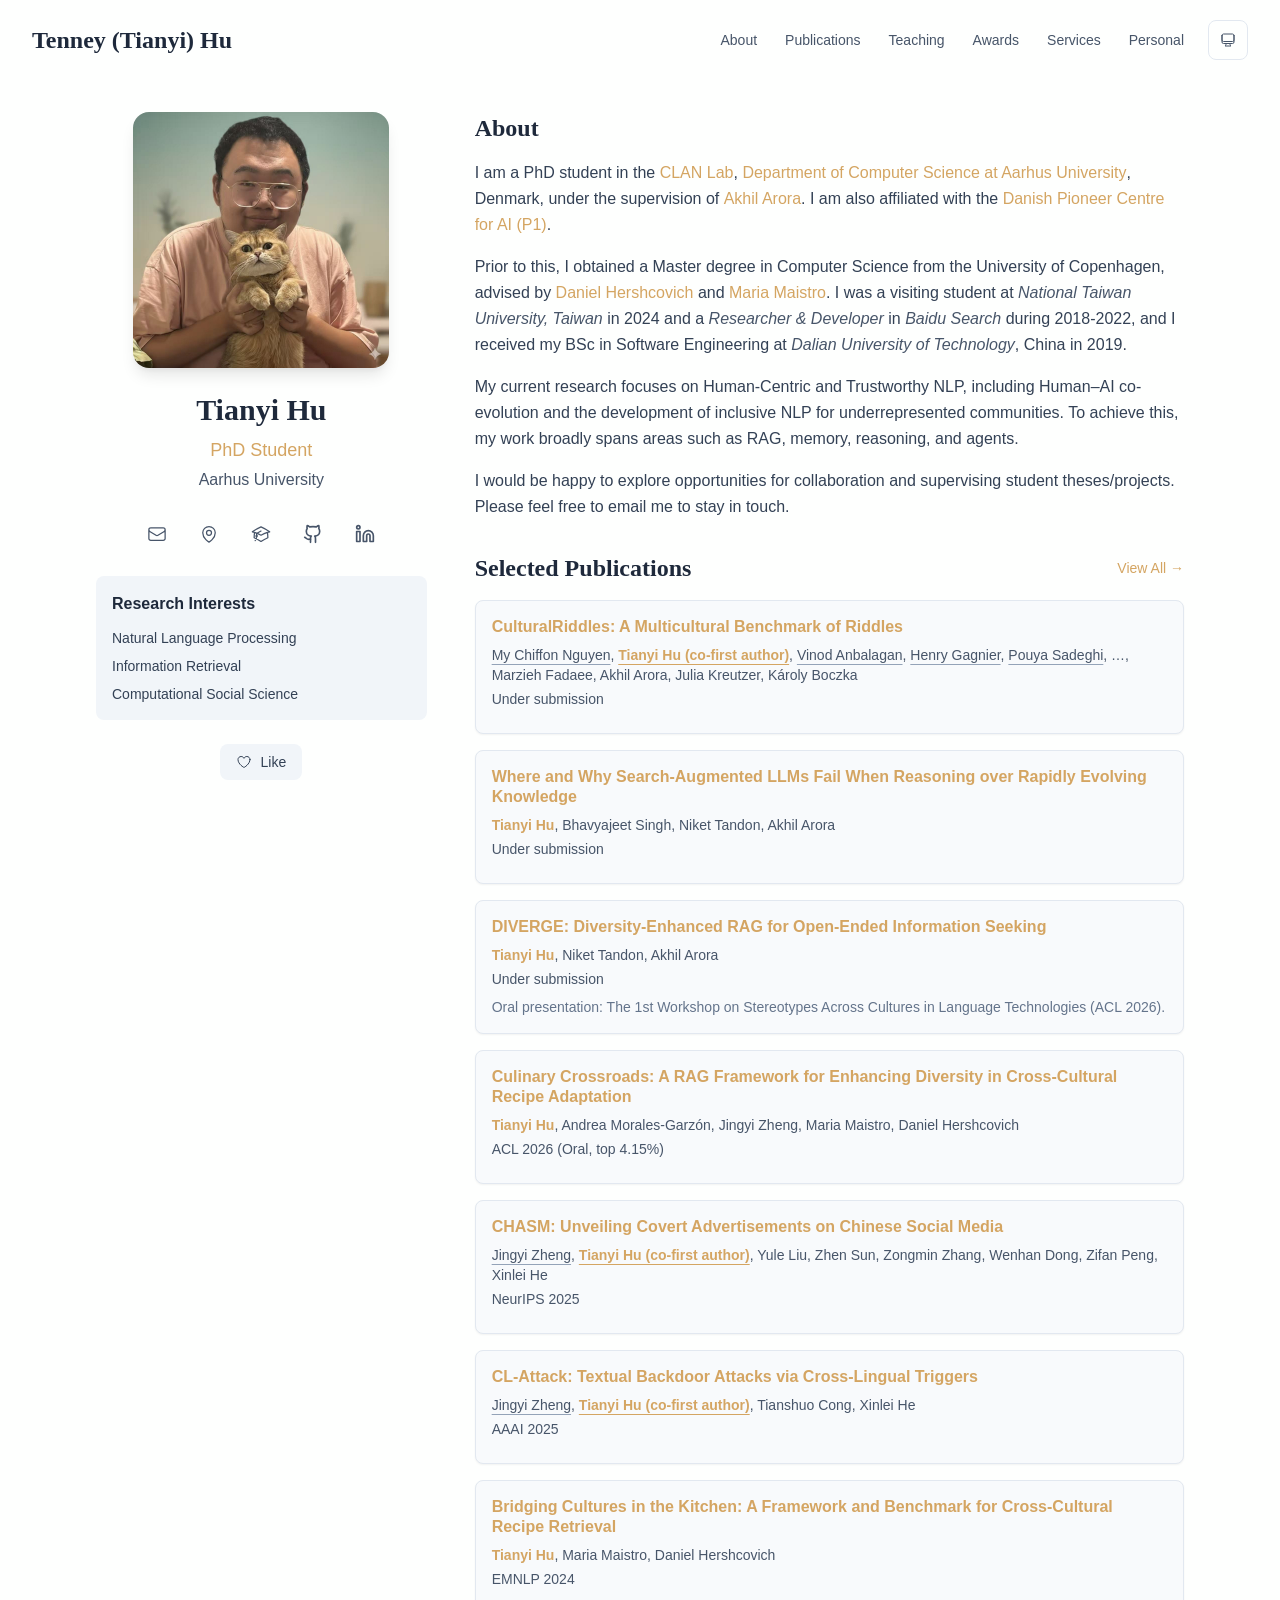
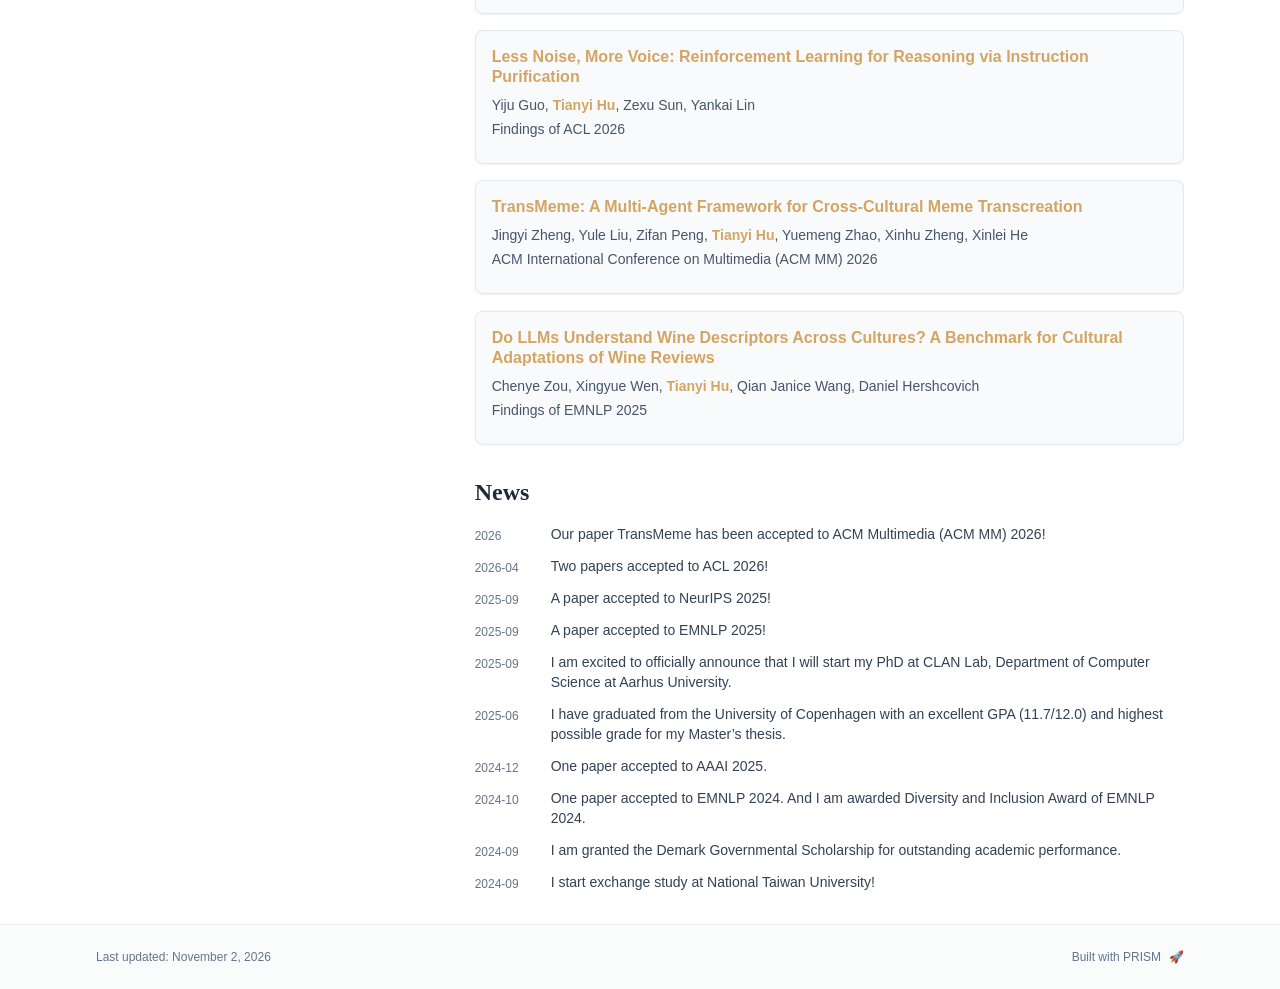
==== commit 6c290c15: "Update news, teaching, reviewer award and area chair service" ====
--- a/index.html
+++ b/index.html
@@ -60,4 +60,4 @@
   </script><script src="/_next/static/chunks/polyfills-42372ed130431b0a.js" noModule=""></script></head><body class="font-sans antialiased"><div hidden=""><!--$--><!--/$--></div><div style="visibility:hidden"><nav class="fixed top-0 left-0 right-0 z-50" data-headlessui-state=""><div class="transition-all duration-300 ease-out bg-transparent" style="transform:translateY(-100px)"><div class="max-w-7xl mx-auto px-4 sm:px-6 lg:px-8"><div class="flex justify-between items-center h-16 lg:h-20"><div class="flex-shrink-0" tabindex="0"><a class="text-xl lg:text-2xl font-serif font-semibold text-primary hover:text-accent transition-colors duration-200" href="/">Tenney (Tianyi) Hu</a></div><div class="hidden lg:block"><div class="ml-10 flex items-center space-x-3"><div class="relative flex items-baseline space-x-1"><a data-nav-href="/" class="relative px-3 py-2 text-sm font-medium rounded-lg transition-colors duration-150 text-primary" href="/">About</a><a data-nav-href="/publications" class="relative px-3 py-2 text-sm font-medium rounded-lg transition-colors duration-150 text-neutral-600" href="/publications/">Publications</a><a data-nav-href="/teaching" class="relative px-3 py-2 text-sm font-medium rounded-lg transition-colors duration-150 text-neutral-600" href="/teaching/">Teaching</a><a data-nav-href="/awards" class="relative px-3 py-2 text-sm font-medium rounded-lg transition-colors duration-150 text-neutral-600" href="/awards/">Awards</a><a data-nav-href="/services" class="relative px-3 py-2 text-sm font-medium rounded-lg transition-colors duration-150 text-neutral-600" href="/services/">Services</a><a data-nav-href="/personal" class="relative px-3 py-2 text-sm font-medium rounded-lg transition-colors duration-150 text-neutral-600" href="/personal/">Personal</a></div><div class="flex items-center justify-center w-10 h-10 rounded-lg border border-neutral-200 dark:border-[rgba(148,163,184,0.24)] bg-background dark:bg-neutral-800"><div class="w-4 h-4 rounded-full bg-neutral-300 animate-pulse"></div></div></div></div><div class="lg:hidden flex items-center space-x-2"><div class="flex items-center justify-center w-10 h-10 rounded-lg border border-neutral-200 dark:border-[rgba(148,163,184,0.24)] bg-background dark:bg-neutral-800"><div class="w-4 h-4 rounded-full bg-neutral-300 animate-pulse"></div></div><button class="inline-flex items-center justify-center p-2 rounded-md text-neutral-600 hover:text-primary hover:bg-neutral-100 dark:hover:bg-neutral-800 focus:outline-none focus:ring-2 focus:ring-inset focus:ring-accent transition-colors duration-200" id="headlessui-disclosure-button-_R_7pdb_" type="button" aria-expanded="false" data-headlessui-state=""><span class="sr-only">Open main menu</span><div><svg xmlns="http://www.w3.org/2000/svg" fill="none" viewBox="0 0 24 24" stroke-width="1.5" stroke="currentColor" aria-hidden="true" data-slot="icon" class="block h-6 w-6"><path stroke-linecap="round" stroke-linejoin="round" d="M3.75 6.75h16.5M3.75 12h16.5m-16.5 5.25h16.5"></path></svg></div></button></div></div></div></div></nav><main class="min-h-screen pt-16 lg:pt-20"><div class="max-w-6xl mx-auto px-4 sm:px-6 lg:px-8 py-8 bg-background min-h-screen"><div class="grid grid-cols-1 lg:grid-cols-3 gap-12"><div class="lg:col-span-1"><div class="sticky top-8" style="opacity:0;transform:translateY(20px)"><div class="w-64 h-64 mx-auto mb-6 rounded-2xl overflow-hidden shadow-lg hover:shadow-xl transition-all duration-200 hover:scale-105"><img alt="Tianyi Hu" width="256" height="256" decoding="async" data-nimg="1" class="w-full h-full object-cover object-[32%_center]" style="color:transparent" src="/bio.jpg"/></div><div class="text-center mb-6"><h1 class="text-3xl font-serif font-bold text-primary mb-2">Tianyi Hu</h1><p class="text-lg text-accent font-medium mb-1">PhD Student</p><p class="text-neutral-600 mb-2">Aarhus University</p></div><div class="flex flex-wrap justify-center gap-3 sm:gap-4 mb-6 relative px-2"><div class="relative"><button class="p-2 sm:p-2 transition-colors duration-200 text-neutral-600 dark:text-neutral-400 hover:text-accent" aria-label="Email"><svg xmlns="http://www.w3.org/2000/svg" fill="none" viewBox="0 0 24 24" stroke-width="1.5" stroke="currentColor" aria-hidden="true" data-slot="icon" class="h-5 w-5"><path stroke-linecap="round" stroke-linejoin="round" d="M21.75 6.75v10.5a2.25 2.25 0 0 1-2.25 2.25h-15a2.25 2.25 0 0 1-2.25-2.25V6.75m19.5 0A2.25 2.25 0 0 0 19.5 4.5h-15a2.25 2.25 0 0 0-2.25 2.25m19.5 0v.243a2.25 2.25 0 0 1-1.07 1.916l-7.5 4.615a2.25 2.25 0 0 1-2.36 0L3.32 8.91a2.25 2.25 0 0 1-1.07-1.916V6.75"></path></svg></button></div><div class="relative"><button class="p-2 sm:p-2 transition-colors duration-200 text-neutral-600 dark:text-neutral-400 hover:text-accent" aria-label="Location"><svg xmlns="http://www.w3.org/2000/svg" fill="none" viewBox="0 0 24 24" stroke-width="1.5" stroke="currentColor" aria-hidden="true" data-slot="icon" class="h-5 w-5"><path stroke-linecap="round" stroke-linejoin="round" d="M15 10.5a3 3 0 1 1-6 0 3 3 0 0 1 6 0Z"></path><path stroke-linecap="round" stroke-linejoin="round" d="M19.5 10.5c0 7.142-7.5 11.25-7.5 11.25S4.5 17.642 4.5 10.5a7.5 7.5 0 1 1 15 0Z"></path></svg></button></div><a href="https://scholar.google.com/citations?user=hkXJQ8oAAAAJ" target="_blank" rel="noopener noreferrer" class="p-2 sm:p-2 text-neutral-600 dark:text-neutral-400 hover:text-accent transition-colors duration-200" aria-label="Google Scholar"><svg xmlns="http://www.w3.org/2000/svg" fill="none" viewBox="0 0 24 24" stroke-width="1.5" stroke="currentColor" aria-hidden="true" data-slot="icon" class="h-5 w-5"><path stroke-linecap="round" stroke-linejoin="round" d="M4.26 10.147a60.438 60.438 0 0 0-.491 6.347A48.62 48.62 0 0 1 12 20.904a48.62 48.62 0 0 1 8.232-4.41 60.46 60.46 0 0 0-.491-6.347m-15.482 0a50.636 50.636 0 0 0-2.658-.813A59.906 59.906 0 0 1 12 3.493a59.903 59.903 0 0 1 10.399 5.84c-.896.248-1.783.52-2.658.814m-15.482 0A50.717 50.717 0 0 1 12 13.489a50.702 50.702 0 0 1 7.74-3.342M6.75 15a.75.75 0 1 0 0-1.5.75.75 0 0 0 0 1.5Zm0 0v-3.675A55.378 55.378 0 0 1 12 8.443m-7.007 11.55A5.981 5.981 0 0 0 6.75 15.75v-1.5"></path></svg></a><a href="https://github.com/TenneyHu/" target="_blank" rel="noopener noreferrer" class="p-2 sm:p-2 text-neutral-600 dark:text-neutral-400 hover:text-accent transition-colors duration-200" aria-label="GitHub"><svg xmlns="http://www.w3.org/2000/svg" width="24" height="24" viewBox="0 0 24 24" fill="none" stroke="currentColor" stroke-width="2" stroke-linecap="round" stroke-linejoin="round" class="lucide lucide-github h-5 w-5" aria-hidden="true"><path d="M15 22v-4a4.8 4.8 0 0 0-1-3.5c3 0 6-2 6-5.5.08-1.25-.27-2.48-1-3.5.28-1.15.28-2.35 0-3.5 0 0-1 0-3 1.5-2.64-.5-5.36-.5-8 0C6 2 5 2 5 2c-.3 1.15-.3 2.35 0 3.5A5.403 5.403 0 0 0 4 9c0 3.5 3 5.5 6 5.5-.39.49-.68 1.05-.85 1.65-.17.6-.22 1.23-.15 1.85v4"></path><path d="M9 18c-4.51 2-5-2-7-2"></path></svg></a><a href="https://www.linkedin.com/in/tianyi-hu-5a4184242/" target="_blank" rel="noopener noreferrer" class="p-2 sm:p-2 text-neutral-600 dark:text-neutral-400 hover:text-accent transition-colors duration-200" aria-label="LinkedIn"><svg xmlns="http://www.w3.org/2000/svg" width="24" height="24" viewBox="0 0 24 24" fill="none" stroke="currentColor" stroke-width="2" stroke-linecap="round" stroke-linejoin="round" class="lucide lucide-linkedin h-5 w-5" aria-hidden="true"><path d="M16 8a6 6 0 0 1 6 6v7h-4v-7a2 2 0 0 0-2-2 2 2 0 0 0-2 2v7h-4v-7a6 6 0 0 1 6-6z"></path><rect width="4" height="12" x="2" y="9"></rect><circle cx="4" cy="4" r="2"></circle></svg></a></div><div class="bg-neutral-100 dark:bg-neutral-800 rounded-lg p-4 mb-6 hover:shadow-lg transition-all duration-200 hover:scale-[1.02]"><h3 class="font-semibold text-primary mb-3">Research Interests</h3><div class="space-y-2 text-sm text-neutral-700 dark:text-neutral-500"><div>Natural Language Processing</div><div>Information Retrieval</div><div>Computational Social Science</div></div></div><div class="flex justify-center"><div class="relative"><button class="flex items-center space-x-2 px-4 py-2 rounded-lg font-medium text-sm transition-all duration-200 bg-neutral-100 dark:bg-neutral-800 text-neutral-700 dark:text-neutral-500 hover:bg-red-50 dark:hover:bg-red-900/20 hover:text-red-600 dark:hover:text-red-400 cursor-pointer" tabindex="0"><svg xmlns="http://www.w3.org/2000/svg" fill="none" viewBox="0 0 24 24" stroke-width="1.5" stroke="currentColor" aria-hidden="true" data-slot="icon" class="h-4 w-4"><path stroke-linecap="round" stroke-linejoin="round" d="M21 8.25c0-2.485-2.099-4.5-4.688-4.5-1.935 0-3.597 1.126-4.312 2.733-.715-1.607-2.377-2.733-4.313-2.733C5.1 3.75 3 5.765 3 8.25c0 7.22 9 12 9 12s9-4.78 9-12Z"></path></svg><span>Like</span></button></div></div></div></div><div class="lg:col-span-2 space-y-8"><section id="about" class="scroll-mt-24 space-y-8"><section style="opacity:0;transform:translateY(20px)"><h2 class="text-2xl font-serif font-bold text-primary mb-4">About</h2><div class="text-neutral-700 dark:text-neutral-600 leading-relaxed"><p class="mb-4 last:mb-0">I am a PhD student in the <a href="https://au-clan.github.io/" node="[object Object]" target="_blank" rel="noopener noreferrer" class="text-accent font-medium transition-all duration-200 rounded hover:bg-accent/10 hover:shadow-sm">CLAN Lab</a>, <a href="https://cs.au.dk/" node="[object Object]" target="_blank" rel="noopener noreferrer" class="text-accent font-medium transition-all duration-200 rounded hover:bg-accent/10 hover:shadow-sm">Department of Computer Science at Aarhus University</a>, Denmark, under the supervision of <a href="https://au-clan.github.io/people/aarora/" node="[object Object]" target="_blank" rel="noopener noreferrer" class="text-accent font-medium transition-all duration-200 rounded hover:bg-accent/10 hover:shadow-sm">Akhil Arora</a>. I am also affiliated with the <a href="https://www.aicentre.dk/" node="[object Object]" target="_blank" rel="noopener noreferrer" class="text-accent font-medium transition-all duration-200 rounded hover:bg-accent/10 hover:shadow-sm">Danish Pioneer Centre for AI (P1)</a>.</p>
 <p class="mb-4 last:mb-0">Prior to this, I obtained a Master degree in Computer Science from the University of Copenhagen, advised by <a href="https://danielhers.github.io/" node="[object Object]" target="_blank" rel="noopener noreferrer" class="text-accent font-medium transition-all duration-200 rounded hover:bg-accent/10 hover:shadow-sm">Daniel Hershcovich</a> and <a href="https://di.ku.dk/english/staff/?pure=en/persons/641366" node="[object Object]" target="_blank" rel="noopener noreferrer" class="text-accent font-medium transition-all duration-200 rounded hover:bg-accent/10 hover:shadow-sm">Maria Maistro</a>. I was a visiting student at <em class="italic text-neutral-600 dark:text-neutral-500">National Taiwan University, Taiwan</em> in 2024 and a <em class="italic text-neutral-600 dark:text-neutral-500">Researcher &amp; Developer</em> in  <em class="italic text-neutral-600 dark:text-neutral-500">Baidu Search</em> during 2018-2022, and I received my BSc in Software Engineering at <em class="italic text-neutral-600 dark:text-neutral-500">Dalian University of Technology</em>, China in 2019.</p>
 <p class="mb-4 last:mb-0">My current research focuses on Human-Centric and Trustworthy NLP, including Human–AI co-evolution and the development of inclusive NLP for underrepresented communities. To achieve this, my work broadly spans areas such as RAG, memory, reasoning, and agents.</p>
-<p class="mb-4 last:mb-0">I would be happy to explore opportunities for collaboration and supervising student theses/projects. Please feel free to email me to stay in touch.</p></div></section><section style="opacity:0;transform:translateY(20px)"><div class="flex items-center justify-between mb-4"><h2 class="text-2xl font-serif font-bold text-primary">Selected Publications</h2><a class="text-accent hover:text-accent-dark text-sm font-medium transition-all duration-200 rounded hover:bg-accent/10 hover:shadow-sm" href="/publications/">View All<!-- --> →</a></div><div class="space-y-4"><div class="bg-neutral-50 dark:bg-neutral-800 p-4 rounded-lg shadow-sm border border-neutral-200 dark:border-[rgba(148,163,184,0.24)] hover:shadow-lg transition-all duration-200 hover:scale-[1.02]" style="opacity:0;transform:translateY(20px)"><h3 class="font-semibold text-primary mb-2 leading-tight"><a href="https://arxiv.org/abs/2610.29968" target="_blank" rel="noopener noreferrer" class="text-accent hover:text-accent-dark transition-colors">CulturalRiddles: A Multicultural Benchmark of Riddles</a></h3><p class="text-sm text-neutral-600 dark:text-neutral-500 mb-1"><span><span class=" underline underline-offset-4 decoration-neutral-400">My Chiffon Nguyen</span>, </span><span><span class="font-semibold text-accent underline underline-offset-4 decoration-accent">Tianyi Hu (co-first author)</span>, </span><span><span class=" underline underline-offset-4 decoration-neutral-400">Vinod Anbalagan</span>, </span><span><span class=" underline underline-offset-4 decoration-neutral-400">Henry Gagnier</span>, </span><span><span class=" underline underline-offset-4 decoration-neutral-400">Pouya Sadeghi</span>, </span><span><span class=" ">…</span>, </span><span><span class=" ">Marzieh Fadaee</span>, </span><span><span class=" ">Akhil Arora</span>, </span><span><span class=" ">Julia Kreutzer</span>, </span><span><span class=" ">Károly Boczka</span></span></p><p class="text-sm text-neutral-600 dark:text-neutral-500 mb-2">Under submission</p></div><div class="bg-neutral-50 dark:bg-neutral-800 p-4 rounded-lg shadow-sm border border-neutral-200 dark:border-[rgba(148,163,184,0.24)] hover:shadow-lg transition-all duration-200 hover:scale-[1.02]" style="opacity:0;transform:translateY(20px)"><h3 class="font-semibold text-primary mb-2 leading-tight"><a href="https://arxiv.org/abs/2610.25323" target="_blank" rel="noopener noreferrer" class="text-accent hover:text-accent-dark transition-colors">Where and Why Search-Augmented LLMs Fail When Reasoning over Rapidly Evolving Knowledge</a></h3><p class="text-sm text-neutral-600 dark:text-neutral-500 mb-1"><span><span class="font-semibold text-accent ">Tianyi Hu</span>, </span><span><span class=" ">Bhavyajeet Singh</span>, </span><span><span class=" ">Niket Tandon</span>, </span><span><span class=" ">Akhil Arora</span></span></p><p class="text-sm text-neutral-600 dark:text-neutral-500 mb-2">Under submission</p></div><div class="bg-neutral-50 dark:bg-neutral-800 p-4 rounded-lg shadow-sm border border-neutral-200 dark:border-[rgba(148,163,184,0.24)] hover:shadow-lg transition-all duration-200 hover:scale-[1.02]" style="opacity:0;transform:translateY(20px)"><h3 class="font-semibold text-primary mb-2 leading-tight"><a href="https://arxiv.org/abs/2602.00238" target="_blank" rel="noopener noreferrer" class="text-accent hover:text-accent-dark transition-colors">DIVERGE: Diversity-Enhanced RAG for Open-Ended Information Seeking</a></h3><p class="text-sm text-neutral-600 dark:text-neutral-500 mb-1"><span><span class="font-semibold text-accent ">Tianyi Hu</span>, </span><span><span class=" ">Niket Tandon</span>, </span><span><span class=" ">Akhil Arora</span></span></p><p class="text-sm text-neutral-600 dark:text-neutral-500 mb-2">Under submission</p><p class="text-sm text-neutral-500 dark:text-neutral-500 line-clamp-2">Oral presentation: The 1st Workshop on Stereotypes Across Cultures in Language Technologies (ACL 2026).</p></div><div class="bg-neutral-50 dark:bg-neutral-800 p-4 rounded-lg shadow-sm border border-neutral-200 dark:border-[rgba(148,163,184,0.24)] hover:shadow-lg transition-all duration-200 hover:scale-[1.02]" style="opacity:0;transform:translateY(20px)"><h3 class="font-semibold text-primary mb-2 leading-tight"><a href="https://aclanthology.org/2026.acl-long.111/" target="_blank" rel="noopener noreferrer" class="text-accent hover:text-accent-dark transition-colors">Culinary Crossroads: A RAG Framework for Enhancing Diversity in Cross-Cultural Recipe Adaptation</a></h3><p class="text-sm text-neutral-600 dark:text-neutral-500 mb-1"><span><span class="font-semibold text-accent ">Tianyi Hu</span>, </span><span><span class=" ">Andrea Morales-Garzón</span>, </span><span><span class=" ">Jingyi Zheng</span>, </span><span><span class=" ">Maria Maistro</span>, </span><span><span class=" ">Daniel Hershcovich</span></span></p><p class="text-sm text-neutral-600 dark:text-neutral-500 mb-2">ACL 2026 (Oral, top 4.15%)</p></div><div class="bg-neutral-50 dark:bg-neutral-800 p-4 rounded-lg shadow-sm border border-neutral-200 dark:border-[rgba(148,163,184,0.24)] hover:shadow-lg transition-all duration-200 hover:scale-[1.02]" style="opacity:0;transform:translateY(20px)"><h3 class="font-semibold text-primary mb-2 leading-tight"><a href="https://arxiv.org/abs/2604.20511" target="_blank" rel="noopener noreferrer" class="text-accent hover:text-accent-dark transition-colors">CHASM: Unveiling Covert Advertisements on Chinese Social Media</a></h3><p class="text-sm text-neutral-600 dark:text-neutral-500 mb-1"><span><span class=" underline underline-offset-4 decoration-neutral-400">Jingyi Zheng</span>, </span><span><span class="font-semibold text-accent underline underline-offset-4 decoration-accent">Tianyi Hu (co-first author)</span>, </span><span><span class=" ">Yule Liu</span>, </span><span><span class=" ">Zhen Sun</span>, </span><span><span class=" ">Zongmin Zhang</span>, </span><span><span class=" ">Wenhan Dong</span>, </span><span><span class=" ">Zifan Peng</span>, </span><span><span class=" ">Xinlei He</span></span></p><p class="text-sm text-neutral-600 dark:text-neutral-500 mb-2">NeurIPS 2025</p></div><div class="bg-neutral-50 dark:bg-neutral-800 p-4 rounded-lg shadow-sm border border-neutral-200 dark:border-[rgba(148,163,184,0.24)] hover:shadow-lg transition-all duration-200 hover:scale-[1.02]" style="opacity:0;transform:translateY(20px)"><h3 class="font-semibold text-primary mb-2 leading-tight"><a href="https://arxiv.org/abs/2412.19037" target="_blank" rel="noopener noreferrer" class="text-accent hover:text-accent-dark transition-colors">CL-Attack: Textual Backdoor Attacks via Cross-Lingual Triggers</a></h3><p class="text-sm text-neutral-600 dark:text-neutral-500 mb-1"><span><span class=" underline underline-offset-4 decoration-neutral-400">Jingyi Zheng</span>, </span><span><span class="font-semibold text-accent underline underline-offset-4 decoration-accent">Tianyi Hu (co-first author)</span>, </span><span><span class=" ">Tianshuo Cong</span>, </span><span><span class=" ">Xinlei He</span></span></p><p class="text-sm text-neutral-600 dark:text-neutral-500 mb-2">AAAI 2025</p></div><div class="bg-neutral-50 dark:bg-neutral-800 p-4 rounded-lg shadow-sm border border-neutral-200 dark:border-[rgba(148,163,184,0.24)] hover:shadow-lg transition-all duration-200 hover:scale-[1.02]" style="opacity:0;transform:translateY(20px)"><h3 class="font-semibold text-primary mb-2 leading-tight"><a href="https://aclanthology.org/2024.emnlp-main.61/" target="_blank" rel="noopener noreferrer" class="text-accent hover:text-accent-dark transition-colors">Bridging Cultures in the Kitchen: A Framework and Benchmark for Cross-Cultural Recipe Retrieval</a></h3><p class="text-sm text-neutral-600 dark:text-neutral-500 mb-1"><span><span class="font-semibold text-accent ">Tianyi Hu</span>, </span><span><span class=" ">Maria Maistro</span>, </span><span><span class=" ">Daniel Hershcovich</span></span></p><p class="text-sm text-neutral-600 dark:text-neutral-500 mb-2">EMNLP 2024</p></div><div class="bg-neutral-50 dark:bg-neutral-800 p-4 rounded-lg shadow-sm border border-neutral-200 dark:border-[rgba(148,163,184,0.24)] hover:shadow-lg transition-all duration-200 hover:scale-[1.02]" style="opacity:0;transform:translateY(20px)"><h3 class="font-semibold text-primary mb-2 leading-tight"><a href="https://aclanthology.org/2026.findings-acl.659/" target="_blank" rel="noopener noreferrer" class="text-accent hover:text-accent-dark transition-colors">Less Noise, More Voice: Reinforcement Learning for Reasoning via Instruction Purification</a></h3><p class="text-sm text-neutral-600 dark:text-neutral-500 mb-1"><span><span class=" ">Yiju Guo</span>, </span><span><span class="font-semibold text-accent ">Tianyi Hu</span>, </span><span><span class=" ">Zexu Sun</span>, </span><span><span class=" ">Yankai Lin</span></span></p><p class="text-sm text-neutral-600 dark:text-neutral-500 mb-2">Findings of ACL 2026</p></div><div class="bg-neutral-50 dark:bg-neutral-800 p-4 rounded-lg shadow-sm border border-neutral-200 dark:border-[rgba(148,163,184,0.24)] hover:shadow-lg transition-all duration-200 hover:scale-[1.02]" style="opacity:0;transform:translateY(20px)"><h3 class="font-semibold text-primary mb-2 leading-tight"><a href="https://arxiv.org/abs/2608.27127" target="_blank" rel="noopener noreferrer" class="text-accent hover:text-accent-dark transition-colors">TransMeme: A Multi-Agent Framework for Cross-Cultural Meme Transcreation</a></h3><p class="text-sm text-neutral-600 dark:text-neutral-500 mb-1"><span><span class=" ">Jingyi Zheng</span>, </span><span><span class=" ">Yule Liu</span>, </span><span><span class=" ">Zifan Peng</span>, </span><span><span class="font-semibold text-accent ">Tianyi Hu</span>, </span><span><span class=" ">Yuemeng Zhao</span>, </span><span><span class=" ">Xinhu Zheng</span>, </span><span><span class=" ">Xinlei He</span></span></p><p class="text-sm text-neutral-600 dark:text-neutral-500 mb-2">ACM International Conference on Multimedia (ACM MM) 2026</p></div><div class="bg-neutral-50 dark:bg-neutral-800 p-4 rounded-lg shadow-sm border border-neutral-200 dark:border-[rgba(148,163,184,0.24)] hover:shadow-lg transition-all duration-200 hover:scale-[1.02]" style="opacity:0;transform:translateY(20px)"><h3 class="font-semibold text-primary mb-2 leading-tight"><a href="https://aclanthology.org/2025.findings-emnlp.99/" target="_blank" rel="noopener noreferrer" class="text-accent hover:text-accent-dark transition-colors">Do LLMs Understand Wine Descriptors Across Cultures? A Benchmark for Cultural Adaptations of Wine Reviews</a></h3><p class="text-sm text-neutral-600 dark:text-neutral-500 mb-1"><span><span class=" ">Chenye Zou</span>, </span><span><span class=" ">Xingyue Wen</span>, </span><span><span class="font-semibold text-accent ">Tianyi Hu</span>, </span><span><span class=" ">Qian Janice Wang</span>, </span><span><span class=" ">Daniel Hershcovich</span></span></p><p class="text-sm text-neutral-600 dark:text-neutral-500 mb-2">Findings of EMNLP 2025</p></div></div></section><section style="opacity:0;transform:translateY(20px)"><h2 class="text-2xl font-serif font-bold text-primary mb-4">News</h2><div class="space-y-3"><div class="flex items-start space-x-3"><span class="text-xs text-neutral-500 mt-1 w-16 flex-shrink-0">2026-04</span><p class="text-sm text-neutral-700">Two papers accepted to ACL 2026!</p></div><div class="flex items-start space-x-3"><span class="text-xs text-neutral-500 mt-1 w-16 flex-shrink-0">2025-09</span><p class="text-sm text-neutral-700">A paper accepted to NeurIPS 2025!</p></div><div class="flex items-start space-x-3"><span class="text-xs text-neutral-500 mt-1 w-16 flex-shrink-0">2025-09</span><p class="text-sm text-neutral-700">A paper accepted to EMNLP 2025!</p></div><div class="flex items-start space-x-3"><span class="text-xs text-neutral-500 mt-1 w-16 flex-shrink-0">2025-09</span><p class="text-sm text-neutral-700">I am excited to officially announce that I will start my PhD at CLAN Lab, Department of Computer Science at Aarhus University.</p></div><div class="flex items-start space-x-3"><span class="text-xs text-neutral-500 mt-1 w-16 flex-shrink-0">2025-06</span><p class="text-sm text-neutral-700">I have graduated from the University of Copenhagen with an excellent GPA (11.7/12.0) and highest possible grade for my Master’s thesis.</p></div><div class="flex items-start space-x-3"><span class="text-xs text-neutral-500 mt-1 w-16 flex-shrink-0">2024-12</span><p class="text-sm text-neutral-700">One paper accepted to AAAI 2025.</p></div><div class="flex items-start space-x-3"><span class="text-xs text-neutral-500 mt-1 w-16 flex-shrink-0">2024-10</span><p class="text-sm text-neutral-700">One paper accepted to EMNLP 2024. And I am awarded Diversity and Inclusion Award of EMNLP 2024.</p></div><div class="flex items-start space-x-3"><span class="text-xs text-neutral-500 mt-1 w-16 flex-shrink-0">2024-09</span><p class="text-sm text-neutral-700">I am granted the Demark Governmental Scholarship for outstanding academic performance.</p></div><div class="flex items-start space-x-3"><span class="text-xs text-neutral-500 mt-1 w-16 flex-shrink-0">2024-09</span><p class="text-sm text-neutral-700">I start exchange study at National Taiwan University!</p></div></div></section></section></div></div></div><!--$--><!--/$--></main><footer class="border-t border-neutral-200/50 bg-neutral-50/50 dark:bg-neutral-900/50 dark:border-neutral-700/50"><div class="max-w-6xl mx-auto px-4 sm:px-6 lg:px-8 py-6"><div class="flex flex-col sm:flex-row justify-between items-center gap-2"><p class="text-xs text-neutral-500">Last updated<!-- -->: <!-- -->November 2, 2026</p><p class="text-xs text-neutral-500 flex items-center"><a href="https://github.com/xyjoey/PRISM" target="_blank" rel="noopener noreferrer">Built with PRISM</a><span class="ml-2">🚀</span></p></div></div></footer></div><script src="/_next/static/chunks/webpack-084ae6d53f03b7b3.js" id="_R_" async=""></script><script>(self.__next_f=self.__next_f||[]).push([0])</script><script>self.__next_f.push([1,"1:\"$Sreact.fragment\"\n3:I[7558,[\"615\",\"static/chunks/615-4d3a2b0922041f0c.js\",\"619\",\"static/chunks/619-9168df9c2a29b74b.js\",\"310\",\"static/chunks/310-e331d309ebd695f5.js\",\"177\",\"static/chunks/app/layout-cf4c3bbd81ba5dc7.js\"],\"ThemeProvider\"]\n4:I[611,[\"615\",\"static/chunks/615-4d3a2b0922041f0c.js\",\"619\",\"static/chunks/619-9168df9c2a29b74b.js\",\"310\",\"static/chunks/310-e331d309ebd695f5.js\",\"177\",\"static/chunks/app/layout-cf4c3bbd81ba5dc7.js\"],\"LocaleProvider\"]\n5:I[552,[\"615\",\"static/chunks/615-4d3a2b0922041f0c.js\",\"619\",\"static/chunks/619-9168df9c2a29b74b.js\",\"310\",\"static/chunks/310-e331d309ebd695f5.js\",\"177\",\"static/chunks/app/layout-cf4c3bbd81ba5dc7.js\"],\"default\"]\na:I[7150,[],\"\"]\n:HL[\"/_next/static/css/1323167429cc407e.css\",\"style\"]\n2:T57d,"])</script><script>self.__next_f.push([1,"\n    try {\n      const cfg = {\"enabled\":true,\"locales\":[\"en\"],\"defaultLocale\":\"en\",\"mode\":\"auto\",\"fixedLocale\":\"en\",\"persist\":true,\"switcher\":true,\"labels\":{\"en\":\"English\"}};\n      const storageKey = 'locale-storage';\n      const normalize = (value) => typeof value === 'string' ? value.trim().replace('_', '-').toLowerCase() : '';\n      const matchLocale = (candidate) => {\n        const normalized = normalize(candidate);\n        if (!normalized) return null;\n        if (cfg.locales.includes(normalized)) return normalized;\n        const language = normalized.split('-')[0];\n        if (cfg.locales.includes(language)) return language;\n        return null;\n      };\n\n      let resolved = null;\n\n      if (cfg.persist) {\n        resolved = matchLocale(localStorage.getItem(storageKey));\n      }\n\n      if (!resolved) {\n        if (cfg.mode === 'fixed') {\n          resolved = cfg.fixedLocale;\n        } else {\n          resolved = matchLocale(navigator.language);\n        }\n      }\n\n      if (!resolved) {\n        resolved = cfg.defaultLocale;\n      }\n\n      const root = document.documentElement;\n      root.lang = resolved;\n      root.setAttribute('data-locale', resolved);\n\n      if (cfg.persist) {\n        localStorage.setItem(storageKey, resolved);\n      }\n    } catch (e) {\n      const root = document.documentElement;\n      root.lang = 'en';\n      root.setAttribute('data-locale', 'en');\n    }\n  "])</script><script>self.__next_f.push([1,"0:{\"P\":null,\"b\":\"tBl_cFNAzrPfrctLOhfGu\",\"p\":\"\",\"c\":[\"\",\"\"],\"i\":false,\"f\":[[[\"\",{\"children\":[\"__PAGE__\",{}]},\"$undefined\",\"$undefined\",true],[\"\",[\"$\",\"$1\",\"c\",{\"children\":[[[\"$\",\"link\",\"0\",{\"rel\":\"stylesheet\",\"href\":\"/_next/static/css/1323167429cc407e.css\",\"precedence\":\"next\",\"crossOrigin\":\"$undefined\",\"nonce\":\"$undefined\"}]],[\"$\",\"html\",null,{\"lang\":\"en\",\"className\":\"scroll-smooth\",\"suppressHydrationWarning\":true,\"children\":[[\"$\",\"head\",null,{\"children\":[[\"$\",\"link\",null,{\"rel\":\"icon\",\"href\":\"/icon.svg\",\"type\":\"image/svg+xml\"}],[\"$\",\"link\",null,{\"rel\":\"dns-prefetch\",\"href\":\"https://jialeliu.com\"}],[\"$\",\"link\",null,{\"rel\":\"preconnect\",\"href\":\"https://jialeliu.com\",\"crossOrigin\":\"\"}],[\"$\",\"link\",null,{\"rel\":\"preload\",\"as\":\"font\",\"type\":\"font/woff2\",\"href\":\"https://jialeliu.com/fonts/georgiab.woff2\",\"crossOrigin\":\"\"}],[\"$\",\"script\",null,{\"dangerouslySetInnerHTML\":{\"__html\":\"\\n              try {\\n                const theme = localStorage.getItem('theme-storage');\\n                const parsed = theme ? JSON.parse(theme) : null;\\n                const setting = parsed?.state?.theme || 'system';\\n                const prefersDark = typeof window !== 'undefined' && window.matchMedia && window.matchMedia('(prefers-color-scheme: dark)').matches;\\n                const effective = setting === 'dark' ? 'dark' : (setting === 'light' ? 'light' : (prefersDark ? 'dark' : 'light'));\\n                var root = document.documentElement;\\n                root.classList.add(effective);\\n                root.setAttribute('data-theme', effective);\\n              } catch (e) {\\n                var root = document.documentElement;\\n                root.classList.add('light');\\n                root.setAttribute('data-theme', 'light');\\n              }\\n            \"}}],[\"$\",\"script\",null,{\"dangerouslySetInnerHTML\":{\"__html\":\"$2\"}}]]}],[\"$\",\"body\",null,{\"className\":\"font-sans antialiased\",\"children\":[\"$\",\"$L3\",null,{\"children\":[\"$\",\"$L4\",null,{\"config\":{\"enabled\":true,\"locales\":[\"en\"],\"defaultLocale\":\"en\",\"mode\":\"auto\",\"fixedLocale\":\"en\",\"persist\":true,\"switcher\":true,\"labels\":{\"en\":\"English\"}},\"children\":[[\"$\",\"$L5\",null,{\"items\":[{\"title\":\"About\",\"type\":\"page\",\"target\":\"about\",\"href\":\"/\"},{\"title\":\"Publications\",\"type\":\"page\",\"target\":\"publications\",\"href\":\"/publications\"},{\"title\":\"Teaching\",\"type\":\"page\",\"target\":\"teaching\",\"href\":\"/teaching\"},{\"title\":\"Awards\",\"type\":\"page\",\"target\":\"awards\",\"href\":\"/awards\"},{\"title\":\"Services\",\"type\":\"page\",\"target\":\"services\",\"href\":\"/services\"},{\"title\":\"Personal\",\"type\":\"page\",\"target\":\"personal\",\"href\":\"/personal\"}],\"siteTitle\":\"Tenney (Tianyi) Hu\",\"enableOnePageMode\":false,\"i18n\":\"$0:f:0:1:1:props:children:1:props:children:1:props:children:props:children:props:config\",\"itemsByLocale\":{\"en\":[{\"title\":\"About\",\"type\":\"page\",\"target\":\"about\",\"href\":\"/\"},{\"title\":\"Publications\",\"type\":\"page\",\"target\":\"publications\",\"href\":\"/publications\"},{\"title\":\"Teaching\",\"type\":\"page\",\"target\":\"teaching\",\"href\":\"/teaching\"},{\"title\":\"Awards\",\"type\":\"page\",\"target\":\"awards\",\"href\":\"/awards\"},{\"title\":\"Services\",\"type\":\"page\",\"target\":\"services\",\"href\":\"/services\"},{\"title\":\"Personal\",\"type\":\"page\",\"target\":\"personal\",\"href\":\"/personal\"}]},\"siteTitleByLocale\":{\"en\":\"Tenney (Tianyi) Hu\"}}],\"$L6\",\"$L7\"]}]}]}]]}]]}],{\"children\":[\"__PAGE__\",\"$L8\",{},null,false]},null,false],\"$L9\",false]],\"m\":\"$undefined\",\"G\":[\"$a\",[]],\"s\":false,\"S\":true}\n"])</script><script>self.__next_f.push([1,"b:I[9766,[],\"\"]\nc:I[8924,[],\"\"]\nd:I[7923,[\"615\",\"static/chunks/615-4d3a2b0922041f0c.js\",\"619\",\"static/chunks/619-9168df9c2a29b74b.js\",\"310\",\"static/chunks/310-e331d309ebd695f5.js\",\"177\",\"static/chunks/app/layout-cf4c3bbd81ba5dc7.js\"],\"default\"]\ne:I[344,[\"615\",\"static/chunks/615-4d3a2b0922041f0c.js\",\"140\",\"static/chunks/140-9014bc38c4061ade.js\",\"619\",\"static/chunks/619-9168df9c2a29b74b.js\",\"681\",\"static/chunks/681-36ac2885563ea216.js\",\"974\",\"static/chunks/app/page-d46494f3ad9df856.js\"],\"default\"]\n11:I[4431,[],\"ViewportBoundary\"]\n13:I[4431,[],\"MetadataBoundary\"]\n14:\"$Sreact.suspense\"\n"])</script><script>self.__next_f.push([1,"6:[\"$\",\"main\",null,{\"className\":\"min-h-screen pt-16 lg:pt-20\",\"children\":[\"$\",\"$Lb\",null,{\"parallelRouterKey\":\"children\",\"error\":\"$undefined\",\"errorStyles\":\"$undefined\",\"errorScripts\":\"$undefined\",\"template\":[\"$\",\"$Lc\",null,{}],\"templateStyles\":\"$undefined\",\"templateScripts\":\"$undefined\",\"notFound\":[[[\"$\",\"title\",null,{\"children\":\"404: This page could not be found.\"}],[\"$\",\"div\",null,{\"style\":{\"fontFamily\":\"system-ui,\\\"Segoe UI\\\",Roboto,Helvetica,Arial,sans-serif,\\\"Apple Color Emoji\\\",\\\"Segoe UI Emoji\\\"\",\"height\":\"100vh\",\"textAlign\":\"center\",\"display\":\"flex\",\"flexDirection\":\"column\",\"alignItems\":\"center\",\"justifyContent\":\"center\"},\"children\":[\"$\",\"div\",null,{\"children\":[[\"$\",\"style\",null,{\"dangerouslySetInnerHTML\":{\"__html\":\"body{color:#000;background:#fff;margin:0}.next-error-h1{border-right:1px solid rgba(0,0,0,.3)}@media (prefers-color-scheme:dark){body{color:#fff;background:#000}.next-error-h1{border-right:1px solid rgba(255,255,255,.3)}}\"}}],[\"$\",\"h1\",null,{\"className\":\"next-error-h1\",\"style\":{\"display\":\"inline-block\",\"margin\":\"0 20px 0 0\",\"padding\":\"0 23px 0 0\",\"fontSize\":24,\"fontWeight\":500,\"verticalAlign\":\"top\",\"lineHeight\":\"49px\"},\"children\":404}],[\"$\",\"div\",null,{\"style\":{\"display\":\"inline-block\"},\"children\":[\"$\",\"h2\",null,{\"style\":{\"fontSize\":14,\"fontWeight\":400,\"lineHeight\":\"49px\",\"margin\":0},\"children\":\"This page could not be found.\"}]}]]}]}]],[]],\"forbidden\":\"$undefined\",\"unauthorized\":\"$undefined\"}]}]\n"])</script><script>self.__next_f.push([1,"7:[\"$\",\"$Ld\",null,{\"lastUpdated\":\"November 2, 2026\",\"lastUpdatedByLocale\":{\"en\":\"November 2, 2026\"},\"defaultLocale\":\"en\"}]\nf:T4c3,"])</script><script>self.__next_f.push([1,"I am a PhD student in the [CLAN Lab](https://au-clan.github.io/), [Department of Computer Science at Aarhus University](https://cs.au.dk/), Denmark, under the supervision of [Akhil Arora](https://au-clan.github.io/people/aarora/). I am also affiliated with the [Danish Pioneer Centre for AI (P1)](https://www.aicentre.dk/).\r\n\r\n\r\nPrior to this, I obtained a Master degree in Computer Science from the University of Copenhagen, advised by [Daniel Hershcovich](https://danielhers.github.io/) and [Maria Maistro](https://di.ku.dk/english/staff/?pure=en/persons/641366). I was a visiting student at *National Taiwan University, Taiwan* in 2024 and a *Researcher & Developer* in  *Baidu Search* during 2018-2022, and I received my BSc in Software Engineering at *Dalian University of Technology*, China in 2019.\r\n\r\nMy current research focuses on Human-Centric and Trustworthy NLP, including Human–AI co-evolution and the development of inclusive NLP for underrepresented communities. To achieve this, my work broadly spans areas such as RAG, memory, reasoning, and agents.\r\n\r\nI would be happy to explore opportunities for collaboration and supervising student theses/projects. Please feel free to email me to stay in touch."])</script><script>self.__next_f.push([1,"8:[\"$\",\"$1\",\"c\",{\"children\":[[\"$\",\"$Le\",null,{\"dataByLocale\":{\"en\":{\"author\":{\"name\":\"Tianyi Hu\",\"title\":\"PhD Student\",\"institution\":\"Aarhus University\",\"avatar\":\"/bio.jpg\"},\"social\":{\"email\":\"tenney.hu@cs.au.dk\",\"location\":\"Aarhus, Denmark\",\"location_details\":[\"Åbogade 15, 8200 Aarhus\",\"Aarhus University, Department of Computer Science\"],\"google_scholar\":\"https://scholar.google.com/citations?user=hkXJQ8oAAAAJ\",\"github\":\"https://github.com/TenneyHu/\",\"linkedin\":\"https://www.linkedin.com/in/tianyi-hu-5a4184242/\"},\"features\":{\"enable_likes\":true,\"enable_one_page_mode\":false},\"enableOnePageMode\":false,\"researchInterests\":[\"Natural Language Processing\",\"Information Retrieval\",\"Computational Social Science\"],\"pagesToShow\":[{\"type\":\"about\",\"id\":\"about\",\"sections\":[{\"id\":\"about\",\"type\":\"markdown\",\"source\":\"bio.md\",\"title\":\"About\",\"content\":\"$f\"},{\"id\":\"featured_publications\",\"type\":\"publications\",\"title\":\"Selected Publications\",\"filter\":\"selected\",\"limit\":10,\"publications\":[{\"id\":\"nguyen2026culturalriddles\",\"title\":\"CulturalRiddles: A Multicultural Benchmark of Riddles\",\"authors\":[{\"name\":\"My Chiffon Nguyen\",\"isHighlighted\":false,\"isCorresponding\":false,\"isCoAuthor\":true},{\"name\":\"Tianyi Hu (co-first author)\",\"isHighlighted\":true,\"isCorresponding\":false,\"isCoAuthor\":true},{\"name\":\"Vinod Anbalagan\",\"isHighlighted\":false,\"isCorresponding\":false,\"isCoAuthor\":true},{\"name\":\"Henry Gagnier\",\"isHighlighted\":false,\"isCorresponding\":false,\"isCoAuthor\":true},{\"name\":\"Pouya Sadeghi\",\"isHighlighted\":false,\"isCorresponding\":false,\"isCoAuthor\":true},{\"name\":\"…\",\"isHighlighted\":false,\"isCorresponding\":false,\"isCoAuthor\":false},{\"name\":\"Marzieh Fadaee\",\"isHighlighted\":false,\"isCorresponding\":false,\"isCoAuthor\":false},{\"name\":\"Akhil Arora\",\"isHighlighted\":false,\"isCorresponding\":false,\"isCoAuthor\":false},{\"name\":\"Julia Kreutzer\",\"isHighlighted\":false,\"isCorresponding\":false,\"isCoAuthor\":false},{\"name\":\"Károly Boczka\",\"isHighlighted\":false,\"isCorresponding\":false,\"isCoAuthor\":false}],\"year\":2026,\"type\":\"preprint\",\"status\":\"under-review\",\"tags\":[],\"keywords\":[],\"researchArea\":\"machine-learning\",\"journal\":\"\",\"conference\":\"Under submission\",\"abstract\":\"\",\"description\":\"\",\"selected\":true,\"bibtex\":\"@misc{nguyen2026culturalriddles,\\n  title = {CulturalRiddles: A Multicultural Benchmark of Riddles},\\n  author = {Nguyen, My Chiffon and Hu, Tianyi and Anbalagan, Vinod and Gagnier, Henry and Sadeghi, Pouya and others},\\n  year = {2026},\\n  eprint = {2610.29968},\\n  archivePrefix = {arXiv},\\n  primaryClass = {cs.CL},\\n  url = {https://arxiv.org/abs/2610.29968}\\n}\",\"url\":\"https://arxiv.org/abs/2610.29968\"},{\"id\":\"hu2026search\",\"title\":\"Where and Why Search-Augmented LLMs Fail When Reasoning over Rapidly Evolving Knowledge\",\"authors\":[{\"name\":\"Tianyi Hu\",\"isHighlighted\":true,\"isCorresponding\":false,\"isCoAuthor\":false},{\"name\":\"Bhavyajeet Singh\",\"isHighlighted\":false,\"isCorresponding\":false,\"isCoAuthor\":false},{\"name\":\"Niket Tandon\",\"isHighlighted\":false,\"isCorresponding\":false,\"isCoAuthor\":false},{\"name\":\"Akhil Arora\",\"isHighlighted\":false,\"isCorresponding\":false,\"isCoAuthor\":false}],\"year\":2026,\"type\":\"preprint\",\"status\":\"under-review\",\"tags\":[],\"keywords\":[],\"researchArea\":\"machine-learning\",\"journal\":\"\",\"conference\":\"Under submission\",\"abstract\":\"\",\"description\":\"\",\"selected\":true,\"bibtex\":\"@unpublished{hu2026search,\\n  title = {Where and Why Search-Augmented LLMs Fail When Reasoning over Rapidly Evolving Knowledge},\\n  author = {Hu, Tianyi and Singh, Bhavyajeet and Tandon, Niket and Arora, Akhil},\\n  note = {Under submission},\\n  year = {2026},\\n  url = {https://arxiv.org/abs/2610.25323}\\n}\",\"url\":\"https://arxiv.org/abs/2610.25323\"},{\"id\":\"hu2026diverge\",\"title\":\"DIVERGE: Diversity-Enhanced RAG for Open-Ended Information Seeking\",\"authors\":[{\"name\":\"Tianyi Hu\",\"isHighlighted\":true,\"isCorresponding\":false,\"isCoAuthor\":false},{\"name\":\"Niket Tandon\",\"isHighlighted\":false,\"isCorresponding\":false,\"isCoAuthor\":false},{\"name\":\"Akhil Arora\",\"isHighlighted\":false,\"isCorresponding\":false,\"isCoAuthor\":false}],\"year\":2026,\"type\":\"preprint\",\"status\":\"under-review\",\"tags\":[],\"keywords\":[],\"researchArea\":\"machine-learning\",\"journal\":\"\",\"conference\":\"Under submission\",\"abstract\":\"\",\"description\":\"Oral presentation: The 1st Workshop on Stereotypes Across Cultures in Language Technologies (ACL 2026).\",\"selected\":true,\"bibtex\":\"@unpublished{hu2026diverge,\\n  title = {DIVERGE: Diversity-Enhanced RAG for Open-Ended Information Seeking},\\n  author = {Hu, Tianyi and Tandon, Niket and Arora, Akhil},\\n  note = {Under submission; Oral presentation: The 1st Workshop on Stereotypes Across Cultures in Language Technologies (ACL 2026).},\\n  year = {2026},\\n  url = {https://arxiv.org/abs/2602.00238}\\n}\",\"url\":\"https://arxiv.org/abs/2602.00238\"},{\"id\":\"hu2025culinary\",\"title\":\"Culinary Crossroads: A RAG Framework for Enhancing Diversity in Cross-Cultural Recipe Adaptation\",\"authors\":[{\"name\":\"Tianyi Hu\",\"isHighlighted\":true,\"isCorresponding\":false,\"isCoAuthor\":false},{\"name\":\"Andrea Morales-Garzón\",\"isHighlighted\":false,\"isCorresponding\":false,\"isCoAuthor\":false},{\"name\":\"Jingyi Zheng\",\"isHighlighted\":false,\"isCorresponding\":false,\"isCoAuthor\":false},{\"name\":\"Maria Maistro\",\"isHighlighted\":false,\"isCorresponding\":false,\"isCoAuthor\":false},{\"name\":\"Daniel Hershcovich\",\"isHighlighted\":false,\"isCorresponding\":false,\"isCoAuthor\":false}],\"year\":2026,\"type\":\"conference\",\"status\":\"published\",\"tags\":[],\"keywords\":[],\"researchArea\":\"machine-learning\",\"journal\":\"\",\"conference\":\"ACL 2026 (Oral, top 4.15%)\",\"abstract\":\"\",\"description\":\"\",\"selected\":true,\"bibtex\":\"@inproceedings{hu2025culinary,\\n  title = {Culinary Crossroads: A RAG Framework for Enhancing Diversity in Cross-Cultural Recipe Adaptation},\\n  author = {Hu, Tianyi and Morales-Garzón, Andrea and Zheng, Jingyi and Maistro, Maria and Hershcovich, Daniel},\\n  booktitle = {ACL 2026 (Oral, top 4.15%)},\\n  year = {2026},\\n  url = {https://aclanthology.org/2026.acl-long.111/}\\n}\",\"url\":\"https://aclanthology.org/2026.acl-long.111/\"},{\"id\":\"zheng2025chasm\",\"title\":\"CHASM: Unveiling Covert Advertisements on Chinese Social Media\",\"authors\":[{\"name\":\"Jingyi Zheng\",\"isHighlighted\":false,\"isCorresponding\":false,\"isCoAuthor\":true},{\"name\":\"Tianyi Hu (co-first author)\",\"isHighlighted\":true,\"isCorresponding\":false,\"isCoAuthor\":true},{\"name\":\"Yule Liu\",\"isHighlighted\":false,\"isCorresponding\":false,\"isCoAuthor\":false},{\"name\":\"Zhen Sun\",\"isHighlighted\":false,\"isCorresponding\":false,\"isCoAuthor\":false},{\"name\":\"Zongmin Zhang\",\"isHighlighted\":false,\"isCorresponding\":false,\"isCoAuthor\":false},{\"name\":\"Wenhan Dong\",\"isHighlighted\":false,\"isCorresponding\":false,\"isCoAuthor\":false},{\"name\":\"Zifan Peng\",\"isHighlighted\":false,\"isCorresponding\":false,\"isCoAuthor\":false},{\"name\":\"Xinlei He\",\"isHighlighted\":false,\"isCorresponding\":false,\"isCoAuthor\":false}],\"year\":2025,\"type\":\"conference\",\"status\":\"published\",\"tags\":[],\"keywords\":[],\"researchArea\":\"machine-learning\",\"journal\":\"\",\"conference\":\"NeurIPS 2025\",\"abstract\":\"\",\"description\":\"\",\"selected\":true,\"bibtex\":\"@inproceedings{zheng2025chasm,\\n  title = {CHASM: Unveiling Covert Advertisements on Chinese Social Media},\\n  author = {Zheng, Jingyi and Hu, Tianyi and Liu, Yule and Sun, Zhen and Zhang, Zongmin and Dong, Wenhan and Peng, Zifan and He, Xinlei},\\n  booktitle = {NeurIPS 2025},\\n  year = {2025},\\n  url = {https://arxiv.org/abs/2604.20511}\\n}\",\"url\":\"https://arxiv.org/abs/2604.20511\"},{\"id\":\"zheng2024cl\",\"title\":\"CL-Attack: Textual Backdoor Attacks via Cross-Lingual Triggers\",\"authors\":[{\"name\":\"Jingyi Zheng\",\"isHighlighted\":false,\"isCorresponding\":false,\"isCoAuthor\":true},{\"name\":\"Tianyi Hu (co-first author)\",\"isHighlighted\":true,\"isCorresponding\":false,\"isCoAuthor\":true},{\"name\":\"Tianshuo Cong\",\"isHighlighted\":false,\"isCorresponding\":false,\"isCoAuthor\":false},{\"name\":\"Xinlei He\",\"isHighlighted\":false,\"isCorresponding\":false,\"isCoAuthor\":false}],\"year\":2025,\"type\":\"conference\",\"status\":\"published\",\"tags\":[],\"keywords\":[],\"researchArea\":\"machine-learning\",\"journal\":\"\",\"conference\":\"AAAI 2025\",\"abstract\":\"\",\"description\":\"\",\"selected\":true,\"bibtex\":\"@inproceedings{zheng2024cl,\\n  title = {CL-Attack: Textual Backdoor Attacks via Cross-Lingual Triggers},\\n  author = {Zheng, Jingyi and Hu, Tianyi and Cong, Tianshuo and He, Xinlei},\\n  booktitle = {AAAI 2025},\\n  year = {2025},\\n  url = {https://arxiv.org/abs/2412.19037}\\n}\",\"url\":\"https://arxiv.org/abs/2412.19037\"},{\"id\":\"hu2024bridging\",\"title\":\"Bridging Cultures in the Kitchen: A Framework and Benchmark for Cross-Cultural Recipe Retrieval\",\"authors\":[{\"name\":\"Tianyi Hu\",\"isHighlighted\":true,\"isCorresponding\":false,\"isCoAuthor\":false},{\"name\":\"Maria Maistro\",\"isHighlighted\":false,\"isCorresponding\":false,\"isCoAuthor\":false},{\"name\":\"Daniel Hershcovich\",\"isHighlighted\":false,\"isCorresponding\":false,\"isCoAuthor\":false}],\"year\":2024,\"type\":\"conference\",\"status\":\"published\",\"tags\":[],\"keywords\":[],\"researchArea\":\"machine-learning\",\"journal\":\"\",\"conference\":\"EMNLP 2024\",\"abstract\":\"\",\"description\":\"\",\"selected\":true,\"bibtex\":\"@inproceedings{hu2024bridging,\\n  title = {Bridging Cultures in the Kitchen: A Framework and Benchmark for Cross-Cultural Recipe Retrieval},\\n  author = {Hu, Tianyi and Maistro, Maria and Hershcovich, Daniel},\\n  booktitle = {EMNLP 2024},\\n  year = {2024},\\n  url = {https://aclanthology.org/2024.emnlp-main.61/}\\n}\",\"url\":\"https://aclanthology.org/2024.emnlp-main.61/\"},{\"id\":\"guo2026less\",\"title\":\"Less Noise, More Voice: Reinforcement Learning for Reasoning via Instruction Purification\",\"authors\":[{\"name\":\"Yiju Guo\",\"isHighlighted\":false,\"isCorresponding\":false,\"isCoAuthor\":false},{\"name\":\"Tianyi Hu\",\"isHighlighted\":true,\"isCorresponding\":false,\"isCoAuthor\":false},{\"name\":\"Zexu Sun\",\"isHighlighted\":false,\"isCorresponding\":false,\"isCoAuthor\":false},{\"name\":\"Yankai Lin\",\"isHighlighted\":false,\"isCorresponding\":false,\"isCoAuthor\":false}],\"year\":2026,\"type\":\"conference\",\"status\":\"published\",\"tags\":[],\"keywords\":[],\"researchArea\":\"machine-learning\",\"journal\":\"\",\"conference\":\"Findings of ACL 2026\",\"abstract\":\"\",\"description\":\"\",\"selected\":true,\"bibtex\":\"@inproceedings{guo2026less,\\n  title = {Less Noise, More Voice: Reinforcement Learning for Reasoning via Instruction Purification},\\n  author = {Guo, Yiju and Hu, Tianyi and Sun, Zexu and Lin, Yankai},\\n  booktitle = {Findings of ACL 2026},\\n  year = {2026},\\n  url = {https://aclanthology.org/2026.findings-acl.659/}\\n}\",\"url\":\"https://aclanthology.org/2026.findings-acl.659/\"},{\"id\":\"zheng2026transmeme\",\"title\":\"TransMeme: A Multi-Agent Framework for Cross-Cultural Meme Transcreation\",\"authors\":[{\"name\":\"Jingyi Zheng\",\"isHighlighted\":false,\"isCorresponding\":false,\"isCoAuthor\":false},{\"name\":\"Yule Liu\",\"isHighlighted\":false,\"isCorresponding\":false,\"isCoAuthor\":false},{\"name\":\"Zifan Peng\",\"isHighlighted\":false,\"isCorresponding\":false,\"isCoAuthor\":false},{\"name\":\"Tianyi Hu\",\"isHighlighted\":true,\"isCorresponding\":false,\"isCoAuthor\":false},{\"name\":\"Yuemeng Zhao\",\"isHighlighted\":false,\"isCorresponding\":false,\"isCoAuthor\":false},{\"name\":\"Xinhu Zheng\",\"isHighlighted\":false,\"isCorresponding\":false,\"isCoAuthor\":false},{\"name\":\"Xinlei He\",\"isHighlighted\":false,\"isCorresponding\":false,\"isCoAuthor\":false}],\"year\":2026,\"type\":\"conference\",\"status\":\"published\",\"tags\":[],\"keywords\":[],\"researchArea\":\"machine-learning\",\"journal\":\"\",\"conference\":\"ACM International Conference on Multimedia (ACM MM) 2026\",\"abstract\":\"\",\"description\":\"\",\"selected\":true,\"bibtex\":\"@inproceedings{zheng2026transmeme,\\n  title = {TransMeme: A Multi-Agent Framework for Cross-Cultural Meme Transcreation},\\n  author = {Zheng, Jingyi and Liu, Yule and Peng, Zifan and Hu, Tianyi and Zhao, Yuemeng and Zheng, Xinhu and He, Xinlei},\\n  booktitle = {ACM International Conference on Multimedia (ACM MM) 2026},\\n  year = {2026},\\n  url = {https://arxiv.org/abs/2608.27127}\\n}\",\"url\":\"https://arxiv.org/abs/2608.27127\"},{\"id\":\"zou2025llms\",\"title\":\"Do LLMs Understand Wine Descriptors Across Cultures? A Benchmark for Cultural Adaptations of Wine Reviews\",\"authors\":[{\"name\":\"Chenye Zou\",\"isHighlighted\":false,\"isCorresponding\":false,\"isCoAuthor\":false},{\"name\":\"Xingyue Wen\",\"isHighlighted\":false,\"isCorresponding\":false,\"isCoAuthor\":false},{\"name\":\"Tianyi Hu\",\"isHighlighted\":true,\"isCorresponding\":false,\"isCoAuthor\":false},{\"name\":\"Qian Janice Wang\",\"isHighlighted\":false,\"isCorresponding\":false,\"isCoAuthor\":false},{\"name\":\"Daniel Hershcovich\",\"isHighlighted\":false,\"isCorresponding\":false,\"isCoAuthor\":false}],\"year\":2025,\"type\":\"conference\",\"status\":\"published\",\"tags\":[],\"keywords\":[],\"researchArea\":\"machine-learning\",\"journal\":\"\",\"conference\":\"Findings of EMNLP 2025\",\"abstract\":\"\",\"description\":\"\",\"selected\":true,\"bibtex\":\"@inproceedings{zou2025llms,\\n  title = {Do LLMs Understand Wine Descriptors Across Cultures? A Benchmark for Cultural Adaptations of Wine Reviews},\\n  author = {Zou, Chenye and Wen, Xingyue and Hu, Tianyi and Wang, Qian Janice and Hershcovich, Daniel},\\n  booktitle = {Findings of EMNLP 2025},\\n  year = {2025},\\n  url = {https://aclanthology.org/2025.findings-emnlp.99/}\\n}\",\"url\":\"https://aclanthology.org/2025.findings-emnlp.99/\"}]},{\"id\":\"news\",\"type\":\"list\",\"title\":\"News\",\"source\":\"news.toml\",\"items\":[{\"date\":\"2026-04\",\"content\":\"Two papers accepted to ACL 2026!\"},{\"date\":\"2025-09\",\"content\":\"A paper accepted to NeurIPS 2025!\"},{\"date\":\"2025-09\",\"content\":\"A paper accepted to EMNLP 2025!\"},{\"date\":\"2025-09\",\"content\":\"I am excited to officially announce that I will start my PhD at CLAN Lab, Department of Computer Science at Aarhus University.\"},{\"date\":\"2025-06\",\"content\":\"I have graduated from the University of Copenhagen with an excellent GPA (11.7/12.0) and highest possible grade for my Master’s thesis.\"},{\"date\":\"2024-12\",\"content\":\"One paper accepted to AAAI 2025.\"},{\"date\":\"2024-10\",\"content\":\"One paper accepted to EMNLP 2024. And I am awarded Diversity and Inclusion Award of EMNLP 2024.\"},{\"date\":\"2024-09\",\"content\":\"I am granted the Demark Governmental Scholarship for outstanding academic performance.\"},{\"date\":\"2024-09\",\"content\":\"I start exchange study at National Taiwan University!\"}]}]}]}},\"defaultLocale\":\"en\"}],null,\"$L10\"]}]\n"])</script><script>self.__next_f.push([1,"9:[\"$\",\"$1\",\"h\",{\"children\":[null,[[\"$\",\"$L11\",null,{\"children\":\"$L12\"}],null],[\"$\",\"$L13\",null,{\"children\":[\"$\",\"div\",null,{\"hidden\":true,\"children\":[\"$\",\"$14\",null,{\"fallback\":null,\"children\":\"$L15\"}]}]}]]}]\n"])</script><script>self.__next_f.push([1,"16:I[4431,[],\"OutletBoundary\"]\n18:I[5278,[],\"AsyncMetadataOutlet\"]\n10:[\"$\",\"$L16\",null,{\"children\":[\"$L17\",[\"$\",\"$L18\",null,{\"promise\":\"$@19\"}]]}]\n"])</script><script>self.__next_f.push([1,"12:[[\"$\",\"meta\",\"0\",{\"charSet\":\"utf-8\"}],[\"$\",\"meta\",\"1\",{\"name\":\"viewport\",\"content\":\"width=device-width, initial-scale=1\"}]]\n"])</script><script>self.__next_f.push([1,"17:null\n"])</script><script>self.__next_f.push([1,"1a:I[622,[],\"IconMark\"]\n"])</script><script>self.__next_f.push([1,"19:{\"metadata\":[[\"$\",\"title\",\"0\",{\"children\":\"Tenney (Tianyi) Hu\"}],[\"$\",\"meta\",\"1\",{\"name\":\"description\",\"content\":\"PhD student at the Aarhus University.\"}],[\"$\",\"meta\",\"2\",{\"name\":\"author\",\"content\":\"Tianyi Hu\"}],[\"$\",\"meta\",\"3\",{\"name\":\"keywords\",\"content\":\"Tianyi Hu,PhD,Research,Aarhus University\"}],[\"$\",\"meta\",\"4\",{\"name\":\"creator\",\"content\":\"Tianyi Hu\"}],[\"$\",\"meta\",\"5\",{\"name\":\"publisher\",\"content\":\"Tianyi Hu\"}],[\"$\",\"meta\",\"6\",{\"property\":\"og:title\",\"content\":\"Tenney (Tianyi) Hu\"}],[\"$\",\"meta\",\"7\",{\"property\":\"og:description\",\"content\":\"PhD student at the Aarhus University.\"}],[\"$\",\"meta\",\"8\",{\"property\":\"og:site_name\",\"content\":\"Tianyi Hu's Academic Website\"}],[\"$\",\"meta\",\"9\",{\"property\":\"og:locale\",\"content\":\"en_US\"}],[\"$\",\"meta\",\"10\",{\"property\":\"og:type\",\"content\":\"website\"}],[\"$\",\"meta\",\"11\",{\"name\":\"twitter:card\",\"content\":\"summary\"}],[\"$\",\"meta\",\"12\",{\"name\":\"twitter:title\",\"content\":\"Tenney (Tianyi) Hu\"}],[\"$\",\"meta\",\"13\",{\"name\":\"twitter:description\",\"content\":\"PhD student at the Aarhus University.\"}],[\"$\",\"link\",\"14\",{\"rel\":\"icon\",\"href\":\"/icon.svg\"}],[\"$\",\"$L1a\",\"15\",{}]],\"error\":null,\"digest\":\"$undefined\"}\n"])</script><script>self.__next_f.push([1,"15:\"$19:metadata\"\n"])</script></body></html>
+<p class="mb-4 last:mb-0">I would be happy to explore opportunities for collaboration and supervising student theses/projects. Please feel free to email me to stay in touch.</p></div></section><section style="opacity:0;transform:translateY(20px)"><div class="flex items-center justify-between mb-4"><h2 class="text-2xl font-serif font-bold text-primary">Selected Publications</h2><a class="text-accent hover:text-accent-dark text-sm font-medium transition-all duration-200 rounded hover:bg-accent/10 hover:shadow-sm" href="/publications/">View All<!-- --> →</a></div><div class="space-y-4"><div class="bg-neutral-50 dark:bg-neutral-800 p-4 rounded-lg shadow-sm border border-neutral-200 dark:border-[rgba(148,163,184,0.24)] hover:shadow-lg transition-all duration-200 hover:scale-[1.02]" style="opacity:0;transform:translateY(20px)"><h3 class="font-semibold text-primary mb-2 leading-tight"><a href="https://arxiv.org/abs/2610.29968" target="_blank" rel="noopener noreferrer" class="text-accent hover:text-accent-dark transition-colors">CulturalRiddles: A Multicultural Benchmark of Riddles</a></h3><p class="text-sm text-neutral-600 dark:text-neutral-500 mb-1"><span><span class=" underline underline-offset-4 decoration-neutral-400">My Chiffon Nguyen</span>, </span><span><span class="font-semibold text-accent underline underline-offset-4 decoration-accent">Tianyi Hu (co-first author)</span>, </span><span><span class=" underline underline-offset-4 decoration-neutral-400">Vinod Anbalagan</span>, </span><span><span class=" underline underline-offset-4 decoration-neutral-400">Henry Gagnier</span>, </span><span><span class=" underline underline-offset-4 decoration-neutral-400">Pouya Sadeghi</span>, </span><span><span class=" ">…</span>, </span><span><span class=" ">Marzieh Fadaee</span>, </span><span><span class=" ">Akhil Arora</span>, </span><span><span class=" ">Julia Kreutzer</span>, </span><span><span class=" ">Károly Boczka</span></span></p><p class="text-sm text-neutral-600 dark:text-neutral-500 mb-2">Under submission</p></div><div class="bg-neutral-50 dark:bg-neutral-800 p-4 rounded-lg shadow-sm border border-neutral-200 dark:border-[rgba(148,163,184,0.24)] hover:shadow-lg transition-all duration-200 hover:scale-[1.02]" style="opacity:0;transform:translateY(20px)"><h3 class="font-semibold text-primary mb-2 leading-tight"><a href="https://arxiv.org/abs/2610.25323" target="_blank" rel="noopener noreferrer" class="text-accent hover:text-accent-dark transition-colors">Where and Why Search-Augmented LLMs Fail When Reasoning over Rapidly Evolving Knowledge</a></h3><p class="text-sm text-neutral-600 dark:text-neutral-500 mb-1"><span><span class="font-semibold text-accent ">Tianyi Hu</span>, </span><span><span class=" ">Bhavyajeet Singh</span>, </span><span><span class=" ">Niket Tandon</span>, </span><span><span class=" ">Akhil Arora</span></span></p><p class="text-sm text-neutral-600 dark:text-neutral-500 mb-2">Under submission</p></div><div class="bg-neutral-50 dark:bg-neutral-800 p-4 rounded-lg shadow-sm border border-neutral-200 dark:border-[rgba(148,163,184,0.24)] hover:shadow-lg transition-all duration-200 hover:scale-[1.02]" style="opacity:0;transform:translateY(20px)"><h3 class="font-semibold text-primary mb-2 leading-tight"><a href="https://arxiv.org/abs/2602.00238" target="_blank" rel="noopener noreferrer" class="text-accent hover:text-accent-dark transition-colors">DIVERGE: Diversity-Enhanced RAG for Open-Ended Information Seeking</a></h3><p class="text-sm text-neutral-600 dark:text-neutral-500 mb-1"><span><span class="font-semibold text-accent ">Tianyi Hu</span>, </span><span><span class=" ">Niket Tandon</span>, </span><span><span class=" ">Akhil Arora</span></span></p><p class="text-sm text-neutral-600 dark:text-neutral-500 mb-2">Under submission</p><p class="text-sm text-neutral-500 dark:text-neutral-500 line-clamp-2">Oral presentation: The 1st Workshop on Stereotypes Across Cultures in Language Technologies (ACL 2026).</p></div><div class="bg-neutral-50 dark:bg-neutral-800 p-4 rounded-lg shadow-sm border border-neutral-200 dark:border-[rgba(148,163,184,0.24)] hover:shadow-lg transition-all duration-200 hover:scale-[1.02]" style="opacity:0;transform:translateY(20px)"><h3 class="font-semibold text-primary mb-2 leading-tight"><a href="https://aclanthology.org/2026.acl-long.111/" target="_blank" rel="noopener noreferrer" class="text-accent hover:text-accent-dark transition-colors">Culinary Crossroads: A RAG Framework for Enhancing Diversity in Cross-Cultural Recipe Adaptation</a></h3><p class="text-sm text-neutral-600 dark:text-neutral-500 mb-1"><span><span class="font-semibold text-accent ">Tianyi Hu</span>, </span><span><span class=" ">Andrea Morales-Garzón</span>, </span><span><span class=" ">Jingyi Zheng</span>, </span><span><span class=" ">Maria Maistro</span>, </span><span><span class=" ">Daniel Hershcovich</span></span></p><p class="text-sm text-neutral-600 dark:text-neutral-500 mb-2">ACL 2026 (Oral, top 4.15%)</p></div><div class="bg-neutral-50 dark:bg-neutral-800 p-4 rounded-lg shadow-sm border border-neutral-200 dark:border-[rgba(148,163,184,0.24)] hover:shadow-lg transition-all duration-200 hover:scale-[1.02]" style="opacity:0;transform:translateY(20px)"><h3 class="font-semibold text-primary mb-2 leading-tight"><a href="https://arxiv.org/abs/2604.20511" target="_blank" rel="noopener noreferrer" class="text-accent hover:text-accent-dark transition-colors">CHASM: Unveiling Covert Advertisements on Chinese Social Media</a></h3><p class="text-sm text-neutral-600 dark:text-neutral-500 mb-1"><span><span class=" underline underline-offset-4 decoration-neutral-400">Jingyi Zheng</span>, </span><span><span class="font-semibold text-accent underline underline-offset-4 decoration-accent">Tianyi Hu (co-first author)</span>, </span><span><span class=" ">Yule Liu</span>, </span><span><span class=" ">Zhen Sun</span>, </span><span><span class=" ">Zongmin Zhang</span>, </span><span><span class=" ">Wenhan Dong</span>, </span><span><span class=" ">Zifan Peng</span>, </span><span><span class=" ">Xinlei He</span></span></p><p class="text-sm text-neutral-600 dark:text-neutral-500 mb-2">NeurIPS 2025</p></div><div class="bg-neutral-50 dark:bg-neutral-800 p-4 rounded-lg shadow-sm border border-neutral-200 dark:border-[rgba(148,163,184,0.24)] hover:shadow-lg transition-all duration-200 hover:scale-[1.02]" style="opacity:0;transform:translateY(20px)"><h3 class="font-semibold text-primary mb-2 leading-tight"><a href="https://arxiv.org/abs/2412.19037" target="_blank" rel="noopener noreferrer" class="text-accent hover:text-accent-dark transition-colors">CL-Attack: Textual Backdoor Attacks via Cross-Lingual Triggers</a></h3><p class="text-sm text-neutral-600 dark:text-neutral-500 mb-1"><span><span class=" underline underline-offset-4 decoration-neutral-400">Jingyi Zheng</span>, </span><span><span class="font-semibold text-accent underline underline-offset-4 decoration-accent">Tianyi Hu (co-first author)</span>, </span><span><span class=" ">Tianshuo Cong</span>, </span><span><span class=" ">Xinlei He</span></span></p><p class="text-sm text-neutral-600 dark:text-neutral-500 mb-2">AAAI 2025</p></div><div class="bg-neutral-50 dark:bg-neutral-800 p-4 rounded-lg shadow-sm border border-neutral-200 dark:border-[rgba(148,163,184,0.24)] hover:shadow-lg transition-all duration-200 hover:scale-[1.02]" style="opacity:0;transform:translateY(20px)"><h3 class="font-semibold text-primary mb-2 leading-tight"><a href="https://aclanthology.org/2024.emnlp-main.61/" target="_blank" rel="noopener noreferrer" class="text-accent hover:text-accent-dark transition-colors">Bridging Cultures in the Kitchen: A Framework and Benchmark for Cross-Cultural Recipe Retrieval</a></h3><p class="text-sm text-neutral-600 dark:text-neutral-500 mb-1"><span><span class="font-semibold text-accent ">Tianyi Hu</span>, </span><span><span class=" ">Maria Maistro</span>, </span><span><span class=" ">Daniel Hershcovich</span></span></p><p class="text-sm text-neutral-600 dark:text-neutral-500 mb-2">EMNLP 2024</p></div><div class="bg-neutral-50 dark:bg-neutral-800 p-4 rounded-lg shadow-sm border border-neutral-200 dark:border-[rgba(148,163,184,0.24)] hover:shadow-lg transition-all duration-200 hover:scale-[1.02]" style="opacity:0;transform:translateY(20px)"><h3 class="font-semibold text-primary mb-2 leading-tight"><a href="https://aclanthology.org/2026.findings-acl.659/" target="_blank" rel="noopener noreferrer" class="text-accent hover:text-accent-dark transition-colors">Less Noise, More Voice: Reinforcement Learning for Reasoning via Instruction Purification</a></h3><p class="text-sm text-neutral-600 dark:text-neutral-500 mb-1"><span><span class=" ">Yiju Guo</span>, </span><span><span class="font-semibold text-accent ">Tianyi Hu</span>, </span><span><span class=" ">Zexu Sun</span>, </span><span><span class=" ">Yankai Lin</span></span></p><p class="text-sm text-neutral-600 dark:text-neutral-500 mb-2">Findings of ACL 2026</p></div><div class="bg-neutral-50 dark:bg-neutral-800 p-4 rounded-lg shadow-sm border border-neutral-200 dark:border-[rgba(148,163,184,0.24)] hover:shadow-lg transition-all duration-200 hover:scale-[1.02]" style="opacity:0;transform:translateY(20px)"><h3 class="font-semibold text-primary mb-2 leading-tight"><a href="https://arxiv.org/abs/2608.27127" target="_blank" rel="noopener noreferrer" class="text-accent hover:text-accent-dark transition-colors">TransMeme: A Multi-Agent Framework for Cross-Cultural Meme Transcreation</a></h3><p class="text-sm text-neutral-600 dark:text-neutral-500 mb-1"><span><span class=" ">Jingyi Zheng</span>, </span><span><span class=" ">Yule Liu</span>, </span><span><span class=" ">Zifan Peng</span>, </span><span><span class="font-semibold text-accent ">Tianyi Hu</span>, </span><span><span class=" ">Yuemeng Zhao</span>, </span><span><span class=" ">Xinhu Zheng</span>, </span><span><span class=" ">Xinlei He</span></span></p><p class="text-sm text-neutral-600 dark:text-neutral-500 mb-2">ACM International Conference on Multimedia (ACM MM) 2026</p></div><div class="bg-neutral-50 dark:bg-neutral-800 p-4 rounded-lg shadow-sm border border-neutral-200 dark:border-[rgba(148,163,184,0.24)] hover:shadow-lg transition-all duration-200 hover:scale-[1.02]" style="opacity:0;transform:translateY(20px)"><h3 class="font-semibold text-primary mb-2 leading-tight"><a href="https://aclanthology.org/2025.findings-emnlp.99/" target="_blank" rel="noopener noreferrer" class="text-accent hover:text-accent-dark transition-colors">Do LLMs Understand Wine Descriptors Across Cultures? A Benchmark for Cultural Adaptations of Wine Reviews</a></h3><p class="text-sm text-neutral-600 dark:text-neutral-500 mb-1"><span><span class=" ">Chenye Zou</span>, </span><span><span class=" ">Xingyue Wen</span>, </span><span><span class="font-semibold text-accent ">Tianyi Hu</span>, </span><span><span class=" ">Qian Janice Wang</span>, </span><span><span class=" ">Daniel Hershcovich</span></span></p><p class="text-sm text-neutral-600 dark:text-neutral-500 mb-2">Findings of EMNLP 2025</p></div></div></section><section style="opacity:0;transform:translateY(20px)"><h2 class="text-2xl font-serif font-bold text-primary mb-4">News</h2><div class="space-y-3"><div class="flex items-start space-x-3"><span class="text-xs text-neutral-500 mt-1 w-16 flex-shrink-0">2026</span><p class="text-sm text-neutral-700">Our paper TransMeme has been accepted to ACM Multimedia (ACM MM) 2026!</p></div><div class="flex items-start space-x-3"><span class="text-xs text-neutral-500 mt-1 w-16 flex-shrink-0">2026-04</span><p class="text-sm text-neutral-700">Two papers accepted to ACL 2026!</p></div><div class="flex items-start space-x-3"><span class="text-xs text-neutral-500 mt-1 w-16 flex-shrink-0">2025-09</span><p class="text-sm text-neutral-700">A paper accepted to NeurIPS 2025!</p></div><div class="flex items-start space-x-3"><span class="text-xs text-neutral-500 mt-1 w-16 flex-shrink-0">2025-09</span><p class="text-sm text-neutral-700">A paper accepted to EMNLP 2025!</p></div><div class="flex items-start space-x-3"><span class="text-xs text-neutral-500 mt-1 w-16 flex-shrink-0">2025-09</span><p class="text-sm text-neutral-700">I am excited to officially announce that I will start my PhD at CLAN Lab, Department of Computer Science at Aarhus University.</p></div><div class="flex items-start space-x-3"><span class="text-xs text-neutral-500 mt-1 w-16 flex-shrink-0">2025-06</span><p class="text-sm text-neutral-700">I have graduated from the University of Copenhagen with an excellent GPA (11.7/12.0) and highest possible grade for my Master’s thesis.</p></div><div class="flex items-start space-x-3"><span class="text-xs text-neutral-500 mt-1 w-16 flex-shrink-0">2024-12</span><p class="text-sm text-neutral-700">One paper accepted to AAAI 2025.</p></div><div class="flex items-start space-x-3"><span class="text-xs text-neutral-500 mt-1 w-16 flex-shrink-0">2024-10</span><p class="text-sm text-neutral-700">One paper accepted to EMNLP 2024. And I am awarded Diversity and Inclusion Award of EMNLP 2024.</p></div><div class="flex items-start space-x-3"><span class="text-xs text-neutral-500 mt-1 w-16 flex-shrink-0">2024-09</span><p class="text-sm text-neutral-700">I am granted the Demark Governmental Scholarship for outstanding academic performance.</p></div><div class="flex items-start space-x-3"><span class="text-xs text-neutral-500 mt-1 w-16 flex-shrink-0">2024-09</span><p class="text-sm text-neutral-700">I start exchange study at National Taiwan University!</p></div></div></section></section></div></div></div><!--$--><!--/$--></main><footer class="border-t border-neutral-200/50 bg-neutral-50/50 dark:bg-neutral-900/50 dark:border-neutral-700/50"><div class="max-w-6xl mx-auto px-4 sm:px-6 lg:px-8 py-6"><div class="flex flex-col sm:flex-row justify-between items-center gap-2"><p class="text-xs text-neutral-500">Last updated<!-- -->: <!-- -->November 2, 2026</p><p class="text-xs text-neutral-500 flex items-center"><a href="https://github.com/xyjoey/PRISM" target="_blank" rel="noopener noreferrer">Built with PRISM</a><span class="ml-2">🚀</span></p></div></div></footer></div><script src="/_next/static/chunks/webpack-084ae6d53f03b7b3.js" id="_R_" async=""></script><script>(self.__next_f=self.__next_f||[]).push([0])</script><script>self.__next_f.push([1,"1:\"$Sreact.fragment\"\n3:I[7558,[\"615\",\"static/chunks/615-4d3a2b0922041f0c.js\",\"619\",\"static/chunks/619-9168df9c2a29b74b.js\",\"310\",\"static/chunks/310-e331d309ebd695f5.js\",\"177\",\"static/chunks/app/layout-cf4c3bbd81ba5dc7.js\"],\"ThemeProvider\"]\n4:I[611,[\"615\",\"static/chunks/615-4d3a2b0922041f0c.js\",\"619\",\"static/chunks/619-9168df9c2a29b74b.js\",\"310\",\"static/chunks/310-e331d309ebd695f5.js\",\"177\",\"static/chunks/app/layout-cf4c3bbd81ba5dc7.js\"],\"LocaleProvider\"]\n5:I[552,[\"615\",\"static/chunks/615-4d3a2b0922041f0c.js\",\"619\",\"static/chunks/619-9168df9c2a29b74b.js\",\"310\",\"static/chunks/310-e331d309ebd695f5.js\",\"177\",\"static/chunks/app/layout-cf4c3bbd81ba5dc7.js\"],\"default\"]\na:I[7150,[],\"\"]\n:HL[\"/_next/static/css/1323167429cc407e.css\",\"style\"]\n2:T57d,"])</script><script>self.__next_f.push([1,"\n    try {\n      const cfg = {\"enabled\":true,\"locales\":[\"en\"],\"defaultLocale\":\"en\",\"mode\":\"auto\",\"fixedLocale\":\"en\",\"persist\":true,\"switcher\":true,\"labels\":{\"en\":\"English\"}};\n      const storageKey = 'locale-storage';\n      const normalize = (value) => typeof value === 'string' ? value.trim().replace('_', '-').toLowerCase() : '';\n      const matchLocale = (candidate) => {\n        const normalized = normalize(candidate);\n        if (!normalized) return null;\n        if (cfg.locales.includes(normalized)) return normalized;\n        const language = normalized.split('-')[0];\n        if (cfg.locales.includes(language)) return language;\n        return null;\n      };\n\n      let resolved = null;\n\n      if (cfg.persist) {\n        resolved = matchLocale(localStorage.getItem(storageKey));\n      }\n\n      if (!resolved) {\n        if (cfg.mode === 'fixed') {\n          resolved = cfg.fixedLocale;\n        } else {\n          resolved = matchLocale(navigator.language);\n        }\n      }\n\n      if (!resolved) {\n        resolved = cfg.defaultLocale;\n      }\n\n      const root = document.documentElement;\n      root.lang = resolved;\n      root.setAttribute('data-locale', resolved);\n\n      if (cfg.persist) {\n        localStorage.setItem(storageKey, resolved);\n      }\n    } catch (e) {\n      const root = document.documentElement;\n      root.lang = 'en';\n      root.setAttribute('data-locale', 'en');\n    }\n  "])</script><script>self.__next_f.push([1,"0:{\"P\":null,\"b\":\"tBl_cFNAzrPfrctLOhfGu\",\"p\":\"\",\"c\":[\"\",\"\"],\"i\":false,\"f\":[[[\"\",{\"children\":[\"__PAGE__\",{}]},\"$undefined\",\"$undefined\",true],[\"\",[\"$\",\"$1\",\"c\",{\"children\":[[[\"$\",\"link\",\"0\",{\"rel\":\"stylesheet\",\"href\":\"/_next/static/css/1323167429cc407e.css\",\"precedence\":\"next\",\"crossOrigin\":\"$undefined\",\"nonce\":\"$undefined\"}]],[\"$\",\"html\",null,{\"lang\":\"en\",\"className\":\"scroll-smooth\",\"suppressHydrationWarning\":true,\"children\":[[\"$\",\"head\",null,{\"children\":[[\"$\",\"link\",null,{\"rel\":\"icon\",\"href\":\"/icon.svg\",\"type\":\"image/svg+xml\"}],[\"$\",\"link\",null,{\"rel\":\"dns-prefetch\",\"href\":\"https://jialeliu.com\"}],[\"$\",\"link\",null,{\"rel\":\"preconnect\",\"href\":\"https://jialeliu.com\",\"crossOrigin\":\"\"}],[\"$\",\"link\",null,{\"rel\":\"preload\",\"as\":\"font\",\"type\":\"font/woff2\",\"href\":\"https://jialeliu.com/fonts/georgiab.woff2\",\"crossOrigin\":\"\"}],[\"$\",\"script\",null,{\"dangerouslySetInnerHTML\":{\"__html\":\"\\n              try {\\n                const theme = localStorage.getItem('theme-storage');\\n                const parsed = theme ? JSON.parse(theme) : null;\\n                const setting = parsed?.state?.theme || 'system';\\n                const prefersDark = typeof window !== 'undefined' && window.matchMedia && window.matchMedia('(prefers-color-scheme: dark)').matches;\\n                const effective = setting === 'dark' ? 'dark' : (setting === 'light' ? 'light' : (prefersDark ? 'dark' : 'light'));\\n                var root = document.documentElement;\\n                root.classList.add(effective);\\n                root.setAttribute('data-theme', effective);\\n              } catch (e) {\\n                var root = document.documentElement;\\n                root.classList.add('light');\\n                root.setAttribute('data-theme', 'light');\\n              }\\n            \"}}],[\"$\",\"script\",null,{\"dangerouslySetInnerHTML\":{\"__html\":\"$2\"}}]]}],[\"$\",\"body\",null,{\"className\":\"font-sans antialiased\",\"children\":[\"$\",\"$L3\",null,{\"children\":[\"$\",\"$L4\",null,{\"config\":{\"enabled\":true,\"locales\":[\"en\"],\"defaultLocale\":\"en\",\"mode\":\"auto\",\"fixedLocale\":\"en\",\"persist\":true,\"switcher\":true,\"labels\":{\"en\":\"English\"}},\"children\":[[\"$\",\"$L5\",null,{\"items\":[{\"title\":\"About\",\"type\":\"page\",\"target\":\"about\",\"href\":\"/\"},{\"title\":\"Publications\",\"type\":\"page\",\"target\":\"publications\",\"href\":\"/publications\"},{\"title\":\"Teaching\",\"type\":\"page\",\"target\":\"teaching\",\"href\":\"/teaching\"},{\"title\":\"Awards\",\"type\":\"page\",\"target\":\"awards\",\"href\":\"/awards\"},{\"title\":\"Services\",\"type\":\"page\",\"target\":\"services\",\"href\":\"/services\"},{\"title\":\"Personal\",\"type\":\"page\",\"target\":\"personal\",\"href\":\"/personal\"}],\"siteTitle\":\"Tenney (Tianyi) Hu\",\"enableOnePageMode\":false,\"i18n\":\"$0:f:0:1:1:props:children:1:props:children:1:props:children:props:children:props:config\",\"itemsByLocale\":{\"en\":[{\"title\":\"About\",\"type\":\"page\",\"target\":\"about\",\"href\":\"/\"},{\"title\":\"Publications\",\"type\":\"page\",\"target\":\"publications\",\"href\":\"/publications\"},{\"title\":\"Teaching\",\"type\":\"page\",\"target\":\"teaching\",\"href\":\"/teaching\"},{\"title\":\"Awards\",\"type\":\"page\",\"target\":\"awards\",\"href\":\"/awards\"},{\"title\":\"Services\",\"type\":\"page\",\"target\":\"services\",\"href\":\"/services\"},{\"title\":\"Personal\",\"type\":\"page\",\"target\":\"personal\",\"href\":\"/personal\"}]},\"siteTitleByLocale\":{\"en\":\"Tenney (Tianyi) Hu\"}}],\"$L6\",\"$L7\"]}]}]}]]}]]}],{\"children\":[\"__PAGE__\",\"$L8\",{},null,false]},null,false],\"$L9\",false]],\"m\":\"$undefined\",\"G\":[\"$a\",[]],\"s\":false,\"S\":true}\n"])</script><script>self.__next_f.push([1,"b:I[9766,[],\"\"]\nc:I[8924,[],\"\"]\nd:I[7923,[\"615\",\"static/chunks/615-4d3a2b0922041f0c.js\",\"619\",\"static/chunks/619-9168df9c2a29b74b.js\",\"310\",\"static/chunks/310-e331d309ebd695f5.js\",\"177\",\"static/chunks/app/layout-cf4c3bbd81ba5dc7.js\"],\"default\"]\ne:I[344,[\"615\",\"static/chunks/615-4d3a2b0922041f0c.js\",\"140\",\"static/chunks/140-9014bc38c4061ade.js\",\"619\",\"static/chunks/619-9168df9c2a29b74b.js\",\"681\",\"static/chunks/681-36ac2885563ea216.js\",\"974\",\"static/chunks/app/page-d46494f3ad9df856.js\"],\"default\"]\n11:I[4431,[],\"ViewportBoundary\"]\n13:I[4431,[],\"MetadataBoundary\"]\n14:\"$Sreact.suspense\"\n"])</script><script>self.__next_f.push([1,"6:[\"$\",\"main\",null,{\"className\":\"min-h-screen pt-16 lg:pt-20\",\"children\":[\"$\",\"$Lb\",null,{\"parallelRouterKey\":\"children\",\"error\":\"$undefined\",\"errorStyles\":\"$undefined\",\"errorScripts\":\"$undefined\",\"template\":[\"$\",\"$Lc\",null,{}],\"templateStyles\":\"$undefined\",\"templateScripts\":\"$undefined\",\"notFound\":[[[\"$\",\"title\",null,{\"children\":\"404: This page could not be found.\"}],[\"$\",\"div\",null,{\"style\":{\"fontFamily\":\"system-ui,\\\"Segoe UI\\\",Roboto,Helvetica,Arial,sans-serif,\\\"Apple Color Emoji\\\",\\\"Segoe UI Emoji\\\"\",\"height\":\"100vh\",\"textAlign\":\"center\",\"display\":\"flex\",\"flexDirection\":\"column\",\"alignItems\":\"center\",\"justifyContent\":\"center\"},\"children\":[\"$\",\"div\",null,{\"children\":[[\"$\",\"style\",null,{\"dangerouslySetInnerHTML\":{\"__html\":\"body{color:#000;background:#fff;margin:0}.next-error-h1{border-right:1px solid rgba(0,0,0,.3)}@media (prefers-color-scheme:dark){body{color:#fff;background:#000}.next-error-h1{border-right:1px solid rgba(255,255,255,.3)}}\"}}],[\"$\",\"h1\",null,{\"className\":\"next-error-h1\",\"style\":{\"display\":\"inline-block\",\"margin\":\"0 20px 0 0\",\"padding\":\"0 23px 0 0\",\"fontSize\":24,\"fontWeight\":500,\"verticalAlign\":\"top\",\"lineHeight\":\"49px\"},\"children\":404}],[\"$\",\"div\",null,{\"style\":{\"display\":\"inline-block\"},\"children\":[\"$\",\"h2\",null,{\"style\":{\"fontSize\":14,\"fontWeight\":400,\"lineHeight\":\"49px\",\"margin\":0},\"children\":\"This page could not be found.\"}]}]]}]}]],[]],\"forbidden\":\"$undefined\",\"unauthorized\":\"$undefined\"}]}]\n"])</script><script>self.__next_f.push([1,"7:[\"$\",\"$Ld\",null,{\"lastUpdated\":\"November 2, 2026\",\"lastUpdatedByLocale\":{\"en\":\"November 2, 2026\"},\"defaultLocale\":\"en\"}]\nf:T4c3,"])</script><script>self.__next_f.push([1,"I am a PhD student in the [CLAN Lab](https://au-clan.github.io/), [Department of Computer Science at Aarhus University](https://cs.au.dk/), Denmark, under the supervision of [Akhil Arora](https://au-clan.github.io/people/aarora/). I am also affiliated with the [Danish Pioneer Centre for AI (P1)](https://www.aicentre.dk/).\r\n\r\n\r\nPrior to this, I obtained a Master degree in Computer Science from the University of Copenhagen, advised by [Daniel Hershcovich](https://danielhers.github.io/) and [Maria Maistro](https://di.ku.dk/english/staff/?pure=en/persons/641366). I was a visiting student at *National Taiwan University, Taiwan* in 2024 and a *Researcher & Developer* in  *Baidu Search* during 2018-2022, and I received my BSc in Software Engineering at *Dalian University of Technology*, China in 2019.\r\n\r\nMy current research focuses on Human-Centric and Trustworthy NLP, including Human–AI co-evolution and the development of inclusive NLP for underrepresented communities. To achieve this, my work broadly spans areas such as RAG, memory, reasoning, and agents.\r\n\r\nI would be happy to explore opportunities for collaboration and supervising student theses/projects. Please feel free to email me to stay in touch."])</script><script>self.__next_f.push([1,"8:[\"$\",\"$1\",\"c\",{\"children\":[[\"$\",\"$Le\",null,{\"dataByLocale\":{\"en\":{\"author\":{\"name\":\"Tianyi Hu\",\"title\":\"PhD Student\",\"institution\":\"Aarhus University\",\"avatar\":\"/bio.jpg\"},\"social\":{\"email\":\"tenney.hu@cs.au.dk\",\"location\":\"Aarhus, Denmark\",\"location_details\":[\"Åbogade 15, 8200 Aarhus\",\"Aarhus University, Department of Computer Science\"],\"google_scholar\":\"https://scholar.google.com/citations?user=hkXJQ8oAAAAJ\",\"github\":\"https://github.com/TenneyHu/\",\"linkedin\":\"https://www.linkedin.com/in/tianyi-hu-5a4184242/\"},\"features\":{\"enable_likes\":true,\"enable_one_page_mode\":false},\"enableOnePageMode\":false,\"researchInterests\":[\"Natural Language Processing\",\"Information Retrieval\",\"Computational Social Science\"],\"pagesToShow\":[{\"type\":\"about\",\"id\":\"about\",\"sections\":[{\"id\":\"about\",\"type\":\"markdown\",\"source\":\"bio.md\",\"title\":\"About\",\"content\":\"$f\"},{\"id\":\"featured_publications\",\"type\":\"publications\",\"title\":\"Selected Publications\",\"filter\":\"selected\",\"limit\":10,\"publications\":[{\"id\":\"nguyen2026culturalriddles\",\"title\":\"CulturalRiddles: A Multicultural Benchmark of Riddles\",\"authors\":[{\"name\":\"My Chiffon Nguyen\",\"isHighlighted\":false,\"isCorresponding\":false,\"isCoAuthor\":true},{\"name\":\"Tianyi Hu (co-first author)\",\"isHighlighted\":true,\"isCorresponding\":false,\"isCoAuthor\":true},{\"name\":\"Vinod Anbalagan\",\"isHighlighted\":false,\"isCorresponding\":false,\"isCoAuthor\":true},{\"name\":\"Henry Gagnier\",\"isHighlighted\":false,\"isCorresponding\":false,\"isCoAuthor\":true},{\"name\":\"Pouya Sadeghi\",\"isHighlighted\":false,\"isCorresponding\":false,\"isCoAuthor\":true},{\"name\":\"…\",\"isHighlighted\":false,\"isCorresponding\":false,\"isCoAuthor\":false},{\"name\":\"Marzieh Fadaee\",\"isHighlighted\":false,\"isCorresponding\":false,\"isCoAuthor\":false},{\"name\":\"Akhil Arora\",\"isHighlighted\":false,\"isCorresponding\":false,\"isCoAuthor\":false},{\"name\":\"Julia Kreutzer\",\"isHighlighted\":false,\"isCorresponding\":false,\"isCoAuthor\":false},{\"name\":\"Károly Boczka\",\"isHighlighted\":false,\"isCorresponding\":false,\"isCoAuthor\":false}],\"year\":2026,\"type\":\"preprint\",\"status\":\"under-review\",\"tags\":[],\"keywords\":[],\"researchArea\":\"machine-learning\",\"journal\":\"\",\"conference\":\"Under submission\",\"abstract\":\"\",\"description\":\"\",\"selected\":true,\"bibtex\":\"@misc{nguyen2026culturalriddles,\\n  title = {CulturalRiddles: A Multicultural Benchmark of Riddles},\\n  author = {Nguyen, My Chiffon and Hu, Tianyi and Anbalagan, Vinod and Gagnier, Henry and Sadeghi, Pouya and others},\\n  year = {2026},\\n  eprint = {2610.29968},\\n  archivePrefix = {arXiv},\\n  primaryClass = {cs.CL},\\n  url = {https://arxiv.org/abs/2610.29968}\\n}\",\"url\":\"https://arxiv.org/abs/2610.29968\"},{\"id\":\"hu2026search\",\"title\":\"Where and Why Search-Augmented LLMs Fail When Reasoning over Rapidly Evolving Knowledge\",\"authors\":[{\"name\":\"Tianyi Hu\",\"isHighlighted\":true,\"isCorresponding\":false,\"isCoAuthor\":false},{\"name\":\"Bhavyajeet Singh\",\"isHighlighted\":false,\"isCorresponding\":false,\"isCoAuthor\":false},{\"name\":\"Niket Tandon\",\"isHighlighted\":false,\"isCorresponding\":false,\"isCoAuthor\":false},{\"name\":\"Akhil Arora\",\"isHighlighted\":false,\"isCorresponding\":false,\"isCoAuthor\":false}],\"year\":2026,\"type\":\"preprint\",\"status\":\"under-review\",\"tags\":[],\"keywords\":[],\"researchArea\":\"machine-learning\",\"journal\":\"\",\"conference\":\"Under submission\",\"abstract\":\"\",\"description\":\"\",\"selected\":true,\"bibtex\":\"@unpublished{hu2026search,\\n  title = {Where and Why Search-Augmented LLMs Fail When Reasoning over Rapidly Evolving Knowledge},\\n  author = {Hu, Tianyi and Singh, Bhavyajeet and Tandon, Niket and Arora, Akhil},\\n  note = {Under submission},\\n  year = {2026},\\n  url = {https://arxiv.org/abs/2610.25323}\\n}\",\"url\":\"https://arxiv.org/abs/2610.25323\"},{\"id\":\"hu2026diverge\",\"title\":\"DIVERGE: Diversity-Enhanced RAG for Open-Ended Information Seeking\",\"authors\":[{\"name\":\"Tianyi Hu\",\"isHighlighted\":true,\"isCorresponding\":false,\"isCoAuthor\":false},{\"name\":\"Niket Tandon\",\"isHighlighted\":false,\"isCorresponding\":false,\"isCoAuthor\":false},{\"name\":\"Akhil Arora\",\"isHighlighted\":false,\"isCorresponding\":false,\"isCoAuthor\":false}],\"year\":2026,\"type\":\"preprint\",\"status\":\"under-review\",\"tags\":[],\"keywords\":[],\"researchArea\":\"machine-learning\",\"journal\":\"\",\"conference\":\"Under submission\",\"abstract\":\"\",\"description\":\"Oral presentation: The 1st Workshop on Stereotypes Across Cultures in Language Technologies (ACL 2026).\",\"selected\":true,\"bibtex\":\"@unpublished{hu2026diverge,\\n  title = {DIVERGE: Diversity-Enhanced RAG for Open-Ended Information Seeking},\\n  author = {Hu, Tianyi and Tandon, Niket and Arora, Akhil},\\n  note = {Under submission; Oral presentation: The 1st Workshop on Stereotypes Across Cultures in Language Technologies (ACL 2026).},\\n  year = {2026},\\n  url = {https://arxiv.org/abs/2602.00238}\\n}\",\"url\":\"https://arxiv.org/abs/2602.00238\"},{\"id\":\"hu2025culinary\",\"title\":\"Culinary Crossroads: A RAG Framework for Enhancing Diversity in Cross-Cultural Recipe Adaptation\",\"authors\":[{\"name\":\"Tianyi Hu\",\"isHighlighted\":true,\"isCorresponding\":false,\"isCoAuthor\":false},{\"name\":\"Andrea Morales-Garzón\",\"isHighlighted\":false,\"isCorresponding\":false,\"isCoAuthor\":false},{\"name\":\"Jingyi Zheng\",\"isHighlighted\":false,\"isCorresponding\":false,\"isCoAuthor\":false},{\"name\":\"Maria Maistro\",\"isHighlighted\":false,\"isCorresponding\":false,\"isCoAuthor\":false},{\"name\":\"Daniel Hershcovich\",\"isHighlighted\":false,\"isCorresponding\":false,\"isCoAuthor\":false}],\"year\":2026,\"type\":\"conference\",\"status\":\"published\",\"tags\":[],\"keywords\":[],\"researchArea\":\"machine-learning\",\"journal\":\"\",\"conference\":\"ACL 2026 (Oral, top 4.15%)\",\"abstract\":\"\",\"description\":\"\",\"selected\":true,\"bibtex\":\"@inproceedings{hu2025culinary,\\n  title = {Culinary Crossroads: A RAG Framework for Enhancing Diversity in Cross-Cultural Recipe Adaptation},\\n  author = {Hu, Tianyi and Morales-Garzón, Andrea and Zheng, Jingyi and Maistro, Maria and Hershcovich, Daniel},\\n  booktitle = {ACL 2026 (Oral, top 4.15%)},\\n  year = {2026},\\n  url = {https://aclanthology.org/2026.acl-long.111/}\\n}\",\"url\":\"https://aclanthology.org/2026.acl-long.111/\"},{\"id\":\"zheng2025chasm\",\"title\":\"CHASM: Unveiling Covert Advertisements on Chinese Social Media\",\"authors\":[{\"name\":\"Jingyi Zheng\",\"isHighlighted\":false,\"isCorresponding\":false,\"isCoAuthor\":true},{\"name\":\"Tianyi Hu (co-first author)\",\"isHighlighted\":true,\"isCorresponding\":false,\"isCoAuthor\":true},{\"name\":\"Yule Liu\",\"isHighlighted\":false,\"isCorresponding\":false,\"isCoAuthor\":false},{\"name\":\"Zhen Sun\",\"isHighlighted\":false,\"isCorresponding\":false,\"isCoAuthor\":false},{\"name\":\"Zongmin Zhang\",\"isHighlighted\":false,\"isCorresponding\":false,\"isCoAuthor\":false},{\"name\":\"Wenhan Dong\",\"isHighlighted\":false,\"isCorresponding\":false,\"isCoAuthor\":false},{\"name\":\"Zifan Peng\",\"isHighlighted\":false,\"isCorresponding\":false,\"isCoAuthor\":false},{\"name\":\"Xinlei He\",\"isHighlighted\":false,\"isCorresponding\":false,\"isCoAuthor\":false}],\"year\":2025,\"type\":\"conference\",\"status\":\"published\",\"tags\":[],\"keywords\":[],\"researchArea\":\"machine-learning\",\"journal\":\"\",\"conference\":\"NeurIPS 2025\",\"abstract\":\"\",\"description\":\"\",\"selected\":true,\"bibtex\":\"@inproceedings{zheng2025chasm,\\n  title = {CHASM: Unveiling Covert Advertisements on Chinese Social Media},\\n  author = {Zheng, Jingyi and Hu, Tianyi and Liu, Yule and Sun, Zhen and Zhang, Zongmin and Dong, Wenhan and Peng, Zifan and He, Xinlei},\\n  booktitle = {NeurIPS 2025},\\n  year = {2025},\\n  url = {https://arxiv.org/abs/2604.20511}\\n}\",\"url\":\"https://arxiv.org/abs/2604.20511\"},{\"id\":\"zheng2024cl\",\"title\":\"CL-Attack: Textual Backdoor Attacks via Cross-Lingual Triggers\",\"authors\":[{\"name\":\"Jingyi Zheng\",\"isHighlighted\":false,\"isCorresponding\":false,\"isCoAuthor\":true},{\"name\":\"Tianyi Hu (co-first author)\",\"isHighlighted\":true,\"isCorresponding\":false,\"isCoAuthor\":true},{\"name\":\"Tianshuo Cong\",\"isHighlighted\":false,\"isCorresponding\":false,\"isCoAuthor\":false},{\"name\":\"Xinlei He\",\"isHighlighted\":false,\"isCorresponding\":false,\"isCoAuthor\":false}],\"year\":2025,\"type\":\"conference\",\"status\":\"published\",\"tags\":[],\"keywords\":[],\"researchArea\":\"machine-learning\",\"journal\":\"\",\"conference\":\"AAAI 2025\",\"abstract\":\"\",\"description\":\"\",\"selected\":true,\"bibtex\":\"@inproceedings{zheng2024cl,\\n  title = {CL-Attack: Textual Backdoor Attacks via Cross-Lingual Triggers},\\n  author = {Zheng, Jingyi and Hu, Tianyi and Cong, Tianshuo and He, Xinlei},\\n  booktitle = {AAAI 2025},\\n  year = {2025},\\n  url = {https://arxiv.org/abs/2412.19037}\\n}\",\"url\":\"https://arxiv.org/abs/2412.19037\"},{\"id\":\"hu2024bridging\",\"title\":\"Bridging Cultures in the Kitchen: A Framework and Benchmark for Cross-Cultural Recipe Retrieval\",\"authors\":[{\"name\":\"Tianyi Hu\",\"isHighlighted\":true,\"isCorresponding\":false,\"isCoAuthor\":false},{\"name\":\"Maria Maistro\",\"isHighlighted\":false,\"isCorresponding\":false,\"isCoAuthor\":false},{\"name\":\"Daniel Hershcovich\",\"isHighlighted\":false,\"isCorresponding\":false,\"isCoAuthor\":false}],\"year\":2024,\"type\":\"conference\",\"status\":\"published\",\"tags\":[],\"keywords\":[],\"researchArea\":\"machine-learning\",\"journal\":\"\",\"conference\":\"EMNLP 2024\",\"abstract\":\"\",\"description\":\"\",\"selected\":true,\"bibtex\":\"@inproceedings{hu2024bridging,\\n  title = {Bridging Cultures in the Kitchen: A Framework and Benchmark for Cross-Cultural Recipe Retrieval},\\n  author = {Hu, Tianyi and Maistro, Maria and Hershcovich, Daniel},\\n  booktitle = {EMNLP 2024},\\n  year = {2024},\\n  url = {https://aclanthology.org/2024.emnlp-main.61/}\\n}\",\"url\":\"https://aclanthology.org/2024.emnlp-main.61/\"},{\"id\":\"guo2026less\",\"title\":\"Less Noise, More Voice: Reinforcement Learning for Reasoning via Instruction Purification\",\"authors\":[{\"name\":\"Yiju Guo\",\"isHighlighted\":false,\"isCorresponding\":false,\"isCoAuthor\":false},{\"name\":\"Tianyi Hu\",\"isHighlighted\":true,\"isCorresponding\":false,\"isCoAuthor\":false},{\"name\":\"Zexu Sun\",\"isHighlighted\":false,\"isCorresponding\":false,\"isCoAuthor\":false},{\"name\":\"Yankai Lin\",\"isHighlighted\":false,\"isCorresponding\":false,\"isCoAuthor\":false}],\"year\":2026,\"type\":\"conference\",\"status\":\"published\",\"tags\":[],\"keywords\":[],\"researchArea\":\"machine-learning\",\"journal\":\"\",\"conference\":\"Findings of ACL 2026\",\"abstract\":\"\",\"description\":\"\",\"selected\":true,\"bibtex\":\"@inproceedings{guo2026less,\\n  title = {Less Noise, More Voice: Reinforcement Learning for Reasoning via Instruction Purification},\\n  author = {Guo, Yiju and Hu, Tianyi and Sun, Zexu and Lin, Yankai},\\n  booktitle = {Findings of ACL 2026},\\n  year = {2026},\\n  url = {https://aclanthology.org/2026.findings-acl.659/}\\n}\",\"url\":\"https://aclanthology.org/2026.findings-acl.659/\"},{\"id\":\"zheng2026transmeme\",\"title\":\"TransMeme: A Multi-Agent Framework for Cross-Cultural Meme Transcreation\",\"authors\":[{\"name\":\"Jingyi Zheng\",\"isHighlighted\":false,\"isCorresponding\":false,\"isCoAuthor\":false},{\"name\":\"Yule Liu\",\"isHighlighted\":false,\"isCorresponding\":false,\"isCoAuthor\":false},{\"name\":\"Zifan Peng\",\"isHighlighted\":false,\"isCorresponding\":false,\"isCoAuthor\":false},{\"name\":\"Tianyi Hu\",\"isHighlighted\":true,\"isCorresponding\":false,\"isCoAuthor\":false},{\"name\":\"Yuemeng Zhao\",\"isHighlighted\":false,\"isCorresponding\":false,\"isCoAuthor\":false},{\"name\":\"Xinhu Zheng\",\"isHighlighted\":false,\"isCorresponding\":false,\"isCoAuthor\":false},{\"name\":\"Xinlei He\",\"isHighlighted\":false,\"isCorresponding\":false,\"isCoAuthor\":false}],\"year\":2026,\"type\":\"conference\",\"status\":\"published\",\"tags\":[],\"keywords\":[],\"researchArea\":\"machine-learning\",\"journal\":\"\",\"conference\":\"ACM International Conference on Multimedia (ACM MM) 2026\",\"abstract\":\"\",\"description\":\"\",\"selected\":true,\"bibtex\":\"@inproceedings{zheng2026transmeme,\\n  title = {TransMeme: A Multi-Agent Framework for Cross-Cultural Meme Transcreation},\\n  author = {Zheng, Jingyi and Liu, Yule and Peng, Zifan and Hu, Tianyi and Zhao, Yuemeng and Zheng, Xinhu and He, Xinlei},\\n  booktitle = {ACM International Conference on Multimedia (ACM MM) 2026},\\n  year = {2026},\\n  url = {https://arxiv.org/abs/2608.27127}\\n}\",\"url\":\"https://arxiv.org/abs/2608.27127\"},{\"id\":\"zou2025llms\",\"title\":\"Do LLMs Understand Wine Descriptors Across Cultures? A Benchmark for Cultural Adaptations of Wine Reviews\",\"authors\":[{\"name\":\"Chenye Zou\",\"isHighlighted\":false,\"isCorresponding\":false,\"isCoAuthor\":false},{\"name\":\"Xingyue Wen\",\"isHighlighted\":false,\"isCorresponding\":false,\"isCoAuthor\":false},{\"name\":\"Tianyi Hu\",\"isHighlighted\":true,\"isCorresponding\":false,\"isCoAuthor\":false},{\"name\":\"Qian Janice Wang\",\"isHighlighted\":false,\"isCorresponding\":false,\"isCoAuthor\":false},{\"name\":\"Daniel Hershcovich\",\"isHighlighted\":false,\"isCorresponding\":false,\"isCoAuthor\":false}],\"year\":2025,\"type\":\"conference\",\"status\":\"published\",\"tags\":[],\"keywords\":[],\"researchArea\":\"machine-learning\",\"journal\":\"\",\"conference\":\"Findings of EMNLP 2025\",\"abstract\":\"\",\"description\":\"\",\"selected\":true,\"bibtex\":\"@inproceedings{zou2025llms,\\n  title = {Do LLMs Understand Wine Descriptors Across Cultures? A Benchmark for Cultural Adaptations of Wine Reviews},\\n  author = {Zou, Chenye and Wen, Xingyue and Hu, Tianyi and Wang, Qian Janice and Hershcovich, Daniel},\\n  booktitle = {Findings of EMNLP 2025},\\n  year = {2025},\\n  url = {https://aclanthology.org/2025.findings-emnlp.99/}\\n}\",\"url\":\"https://aclanthology.org/2025.findings-emnlp.99/\"}]},{\"id\":\"news\",\"type\":\"list\",\"title\":\"News\",\"source\":\"news.toml\",\"items\":[{\"date\":\"2026\",\"content\":\"Our paper TransMeme has been accepted to ACM Multimedia (ACM MM) 2026!\"},{\"date\":\"2026-04\",\"content\":\"Two papers accepted to ACL 2026!\"},{\"date\":\"2025-09\",\"content\":\"A paper accepted to NeurIPS 2025!\"},{\"date\":\"2025-09\",\"content\":\"A paper accepted to EMNLP 2025!\"},{\"date\":\"2025-09\",\"content\":\"I am excited to officially announce that I will start my PhD at CLAN Lab, Department of Computer Science at Aarhus University.\"},{\"date\":\"2025-06\",\"content\":\"I have graduated from the University of Copenhagen with an excellent GPA (11.7/12.0) and highest possible grade for my Master’s thesis.\"},{\"date\":\"2024-12\",\"content\":\"One paper accepted to AAAI 2025.\"},{\"date\":\"2024-10\",\"content\":\"One paper accepted to EMNLP 2024. And I am awarded Diversity and Inclusion Award of EMNLP 2024.\"},{\"date\":\"2024-09\",\"content\":\"I am granted the Demark Governmental Scholarship for outstanding academic performance.\"},{\"date\":\"2024-09\",\"content\":\"I start exchange study at National Taiwan University!\"}]}]}]}},\"defaultLocale\":\"en\"}],null,\"$L10\"]}]\n"])</script><script>self.__next_f.push([1,"9:[\"$\",\"$1\",\"h\",{\"children\":[null,[[\"$\",\"$L11\",null,{\"children\":\"$L12\"}],null],[\"$\",\"$L13\",null,{\"children\":[\"$\",\"div\",null,{\"hidden\":true,\"children\":[\"$\",\"$14\",null,{\"fallback\":null,\"children\":\"$L15\"}]}]}]]}]\n"])</script><script>self.__next_f.push([1,"16:I[4431,[],\"OutletBoundary\"]\n18:I[5278,[],\"AsyncMetadataOutlet\"]\n10:[\"$\",\"$L16\",null,{\"children\":[\"$L17\",[\"$\",\"$L18\",null,{\"promise\":\"$@19\"}]]}]\n"])</script><script>self.__next_f.push([1,"12:[[\"$\",\"meta\",\"0\",{\"charSet\":\"utf-8\"}],[\"$\",\"meta\",\"1\",{\"name\":\"viewport\",\"content\":\"width=device-width, initial-scale=1\"}]]\n"])</script><script>self.__next_f.push([1,"17:null\n"])</script><script>self.__next_f.push([1,"1a:I[622,[],\"IconMark\"]\n"])</script><script>self.__next_f.push([1,"19:{\"metadata\":[[\"$\",\"title\",\"0\",{\"children\":\"Tenney (Tianyi) Hu\"}],[\"$\",\"meta\",\"1\",{\"name\":\"description\",\"content\":\"PhD student at the Aarhus University.\"}],[\"$\",\"meta\",\"2\",{\"name\":\"author\",\"content\":\"Tianyi Hu\"}],[\"$\",\"meta\",\"3\",{\"name\":\"keywords\",\"content\":\"Tianyi Hu,PhD,Research,Aarhus University\"}],[\"$\",\"meta\",\"4\",{\"name\":\"creator\",\"content\":\"Tianyi Hu\"}],[\"$\",\"meta\",\"5\",{\"name\":\"publisher\",\"content\":\"Tianyi Hu\"}],[\"$\",\"meta\",\"6\",{\"property\":\"og:title\",\"content\":\"Tenney (Tianyi) Hu\"}],[\"$\",\"meta\",\"7\",{\"property\":\"og:description\",\"content\":\"PhD student at the Aarhus University.\"}],[\"$\",\"meta\",\"8\",{\"property\":\"og:site_name\",\"content\":\"Tianyi Hu's Academic Website\"}],[\"$\",\"meta\",\"9\",{\"property\":\"og:locale\",\"content\":\"en_US\"}],[\"$\",\"meta\",\"10\",{\"property\":\"og:type\",\"content\":\"website\"}],[\"$\",\"meta\",\"11\",{\"name\":\"twitter:card\",\"content\":\"summary\"}],[\"$\",\"meta\",\"12\",{\"name\":\"twitter:title\",\"content\":\"Tenney (Tianyi) Hu\"}],[\"$\",\"meta\",\"13\",{\"name\":\"twitter:description\",\"content\":\"PhD student at the Aarhus University.\"}],[\"$\",\"link\",\"14\",{\"rel\":\"icon\",\"href\":\"/icon.svg\"}],[\"$\",\"$L1a\",\"15\",{}]],\"error\":null,\"digest\":\"$undefined\"}\n"])</script><script>self.__next_f.push([1,"15:\"$19:metadata\"\n"])</script></body></html>
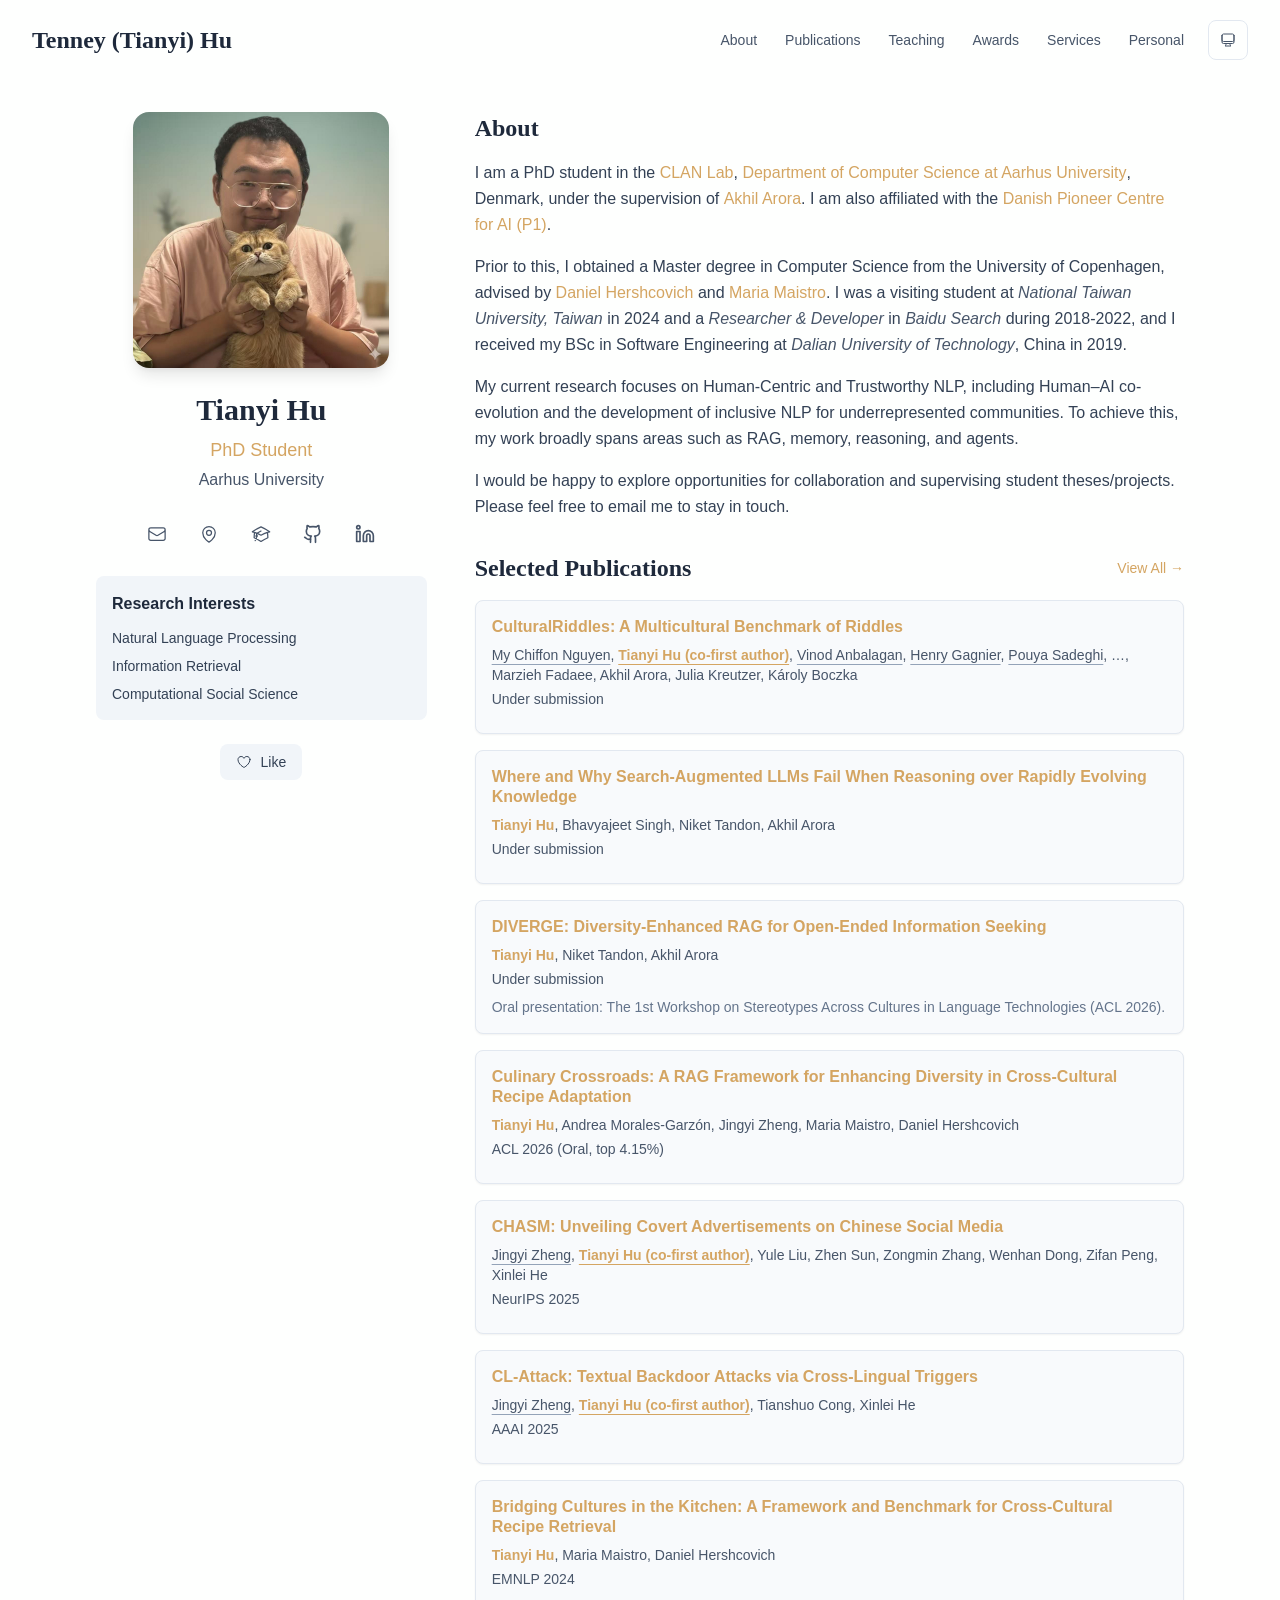
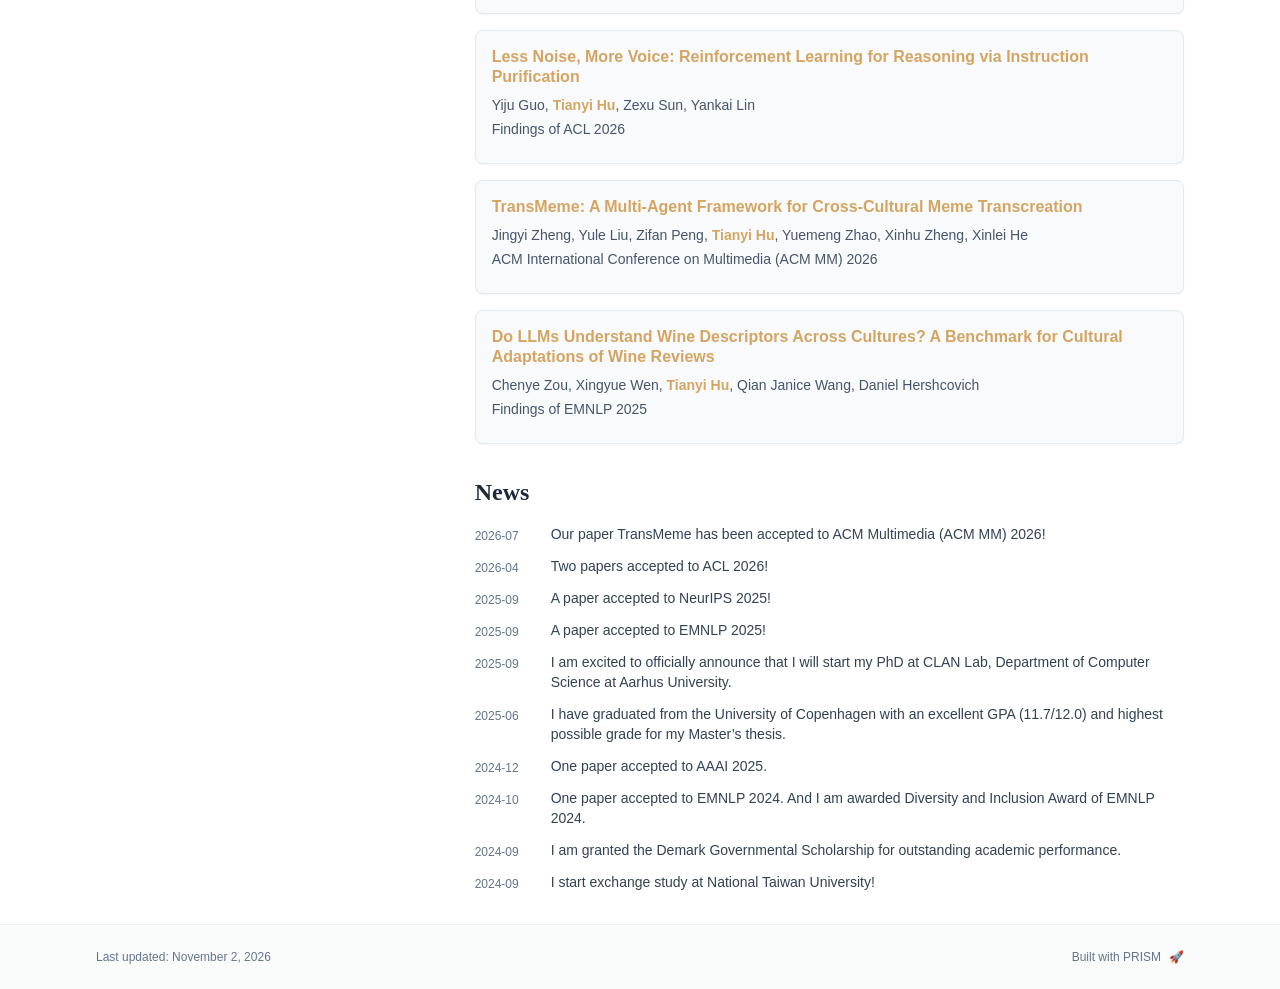
==== commit 4220360d: "Refine service label, July news date and personal annotation" ====
--- a/index.html
+++ b/index.html
@@ -60,4 +60,4 @@
   </script><script src="/_next/static/chunks/polyfills-42372ed130431b0a.js" noModule=""></script></head><body class="font-sans antialiased"><div hidden=""><!--$--><!--/$--></div><div style="visibility:hidden"><nav class="fixed top-0 left-0 right-0 z-50" data-headlessui-state=""><div class="transition-all duration-300 ease-out bg-transparent" style="transform:translateY(-100px)"><div class="max-w-7xl mx-auto px-4 sm:px-6 lg:px-8"><div class="flex justify-between items-center h-16 lg:h-20"><div class="flex-shrink-0" tabindex="0"><a class="text-xl lg:text-2xl font-serif font-semibold text-primary hover:text-accent transition-colors duration-200" href="/">Tenney (Tianyi) Hu</a></div><div class="hidden lg:block"><div class="ml-10 flex items-center space-x-3"><div class="relative flex items-baseline space-x-1"><a data-nav-href="/" class="relative px-3 py-2 text-sm font-medium rounded-lg transition-colors duration-150 text-primary" href="/">About</a><a data-nav-href="/publications" class="relative px-3 py-2 text-sm font-medium rounded-lg transition-colors duration-150 text-neutral-600" href="/publications/">Publications</a><a data-nav-href="/teaching" class="relative px-3 py-2 text-sm font-medium rounded-lg transition-colors duration-150 text-neutral-600" href="/teaching/">Teaching</a><a data-nav-href="/awards" class="relative px-3 py-2 text-sm font-medium rounded-lg transition-colors duration-150 text-neutral-600" href="/awards/">Awards</a><a data-nav-href="/services" class="relative px-3 py-2 text-sm font-medium rounded-lg transition-colors duration-150 text-neutral-600" href="/services/">Services</a><a data-nav-href="/personal" class="relative px-3 py-2 text-sm font-medium rounded-lg transition-colors duration-150 text-neutral-600" href="/personal/">Personal</a></div><div class="flex items-center justify-center w-10 h-10 rounded-lg border border-neutral-200 dark:border-[rgba(148,163,184,0.24)] bg-background dark:bg-neutral-800"><div class="w-4 h-4 rounded-full bg-neutral-300 animate-pulse"></div></div></div></div><div class="lg:hidden flex items-center space-x-2"><div class="flex items-center justify-center w-10 h-10 rounded-lg border border-neutral-200 dark:border-[rgba(148,163,184,0.24)] bg-background dark:bg-neutral-800"><div class="w-4 h-4 rounded-full bg-neutral-300 animate-pulse"></div></div><button class="inline-flex items-center justify-center p-2 rounded-md text-neutral-600 hover:text-primary hover:bg-neutral-100 dark:hover:bg-neutral-800 focus:outline-none focus:ring-2 focus:ring-inset focus:ring-accent transition-colors duration-200" id="headlessui-disclosure-button-_R_7pdb_" type="button" aria-expanded="false" data-headlessui-state=""><span class="sr-only">Open main menu</span><div><svg xmlns="http://www.w3.org/2000/svg" fill="none" viewBox="0 0 24 24" stroke-width="1.5" stroke="currentColor" aria-hidden="true" data-slot="icon" class="block h-6 w-6"><path stroke-linecap="round" stroke-linejoin="round" d="M3.75 6.75h16.5M3.75 12h16.5m-16.5 5.25h16.5"></path></svg></div></button></div></div></div></div></nav><main class="min-h-screen pt-16 lg:pt-20"><div class="max-w-6xl mx-auto px-4 sm:px-6 lg:px-8 py-8 bg-background min-h-screen"><div class="grid grid-cols-1 lg:grid-cols-3 gap-12"><div class="lg:col-span-1"><div class="sticky top-8" style="opacity:0;transform:translateY(20px)"><div class="w-64 h-64 mx-auto mb-6 rounded-2xl overflow-hidden shadow-lg hover:shadow-xl transition-all duration-200 hover:scale-105"><img alt="Tianyi Hu" width="256" height="256" decoding="async" data-nimg="1" class="w-full h-full object-cover object-[32%_center]" style="color:transparent" src="/bio.jpg"/></div><div class="text-center mb-6"><h1 class="text-3xl font-serif font-bold text-primary mb-2">Tianyi Hu</h1><p class="text-lg text-accent font-medium mb-1">PhD Student</p><p class="text-neutral-600 mb-2">Aarhus University</p></div><div class="flex flex-wrap justify-center gap-3 sm:gap-4 mb-6 relative px-2"><div class="relative"><button class="p-2 sm:p-2 transition-colors duration-200 text-neutral-600 dark:text-neutral-400 hover:text-accent" aria-label="Email"><svg xmlns="http://www.w3.org/2000/svg" fill="none" viewBox="0 0 24 24" stroke-width="1.5" stroke="currentColor" aria-hidden="true" data-slot="icon" class="h-5 w-5"><path stroke-linecap="round" stroke-linejoin="round" d="M21.75 6.75v10.5a2.25 2.25 0 0 1-2.25 2.25h-15a2.25 2.25 0 0 1-2.25-2.25V6.75m19.5 0A2.25 2.25 0 0 0 19.5 4.5h-15a2.25 2.25 0 0 0-2.25 2.25m19.5 0v.243a2.25 2.25 0 0 1-1.07 1.916l-7.5 4.615a2.25 2.25 0 0 1-2.36 0L3.32 8.91a2.25 2.25 0 0 1-1.07-1.916V6.75"></path></svg></button></div><div class="relative"><button class="p-2 sm:p-2 transition-colors duration-200 text-neutral-600 dark:text-neutral-400 hover:text-accent" aria-label="Location"><svg xmlns="http://www.w3.org/2000/svg" fill="none" viewBox="0 0 24 24" stroke-width="1.5" stroke="currentColor" aria-hidden="true" data-slot="icon" class="h-5 w-5"><path stroke-linecap="round" stroke-linejoin="round" d="M15 10.5a3 3 0 1 1-6 0 3 3 0 0 1 6 0Z"></path><path stroke-linecap="round" stroke-linejoin="round" d="M19.5 10.5c0 7.142-7.5 11.25-7.5 11.25S4.5 17.642 4.5 10.5a7.5 7.5 0 1 1 15 0Z"></path></svg></button></div><a href="https://scholar.google.com/citations?user=hkXJQ8oAAAAJ" target="_blank" rel="noopener noreferrer" class="p-2 sm:p-2 text-neutral-600 dark:text-neutral-400 hover:text-accent transition-colors duration-200" aria-label="Google Scholar"><svg xmlns="http://www.w3.org/2000/svg" fill="none" viewBox="0 0 24 24" stroke-width="1.5" stroke="currentColor" aria-hidden="true" data-slot="icon" class="h-5 w-5"><path stroke-linecap="round" stroke-linejoin="round" d="M4.26 10.147a60.438 60.438 0 0 0-.491 6.347A48.62 48.62 0 0 1 12 20.904a48.62 48.62 0 0 1 8.232-4.41 60.46 60.46 0 0 0-.491-6.347m-15.482 0a50.636 50.636 0 0 0-2.658-.813A59.906 59.906 0 0 1 12 3.493a59.903 59.903 0 0 1 10.399 5.84c-.896.248-1.783.52-2.658.814m-15.482 0A50.717 50.717 0 0 1 12 13.489a50.702 50.702 0 0 1 7.74-3.342M6.75 15a.75.75 0 1 0 0-1.5.75.75 0 0 0 0 1.5Zm0 0v-3.675A55.378 55.378 0 0 1 12 8.443m-7.007 11.55A5.981 5.981 0 0 0 6.75 15.75v-1.5"></path></svg></a><a href="https://github.com/TenneyHu/" target="_blank" rel="noopener noreferrer" class="p-2 sm:p-2 text-neutral-600 dark:text-neutral-400 hover:text-accent transition-colors duration-200" aria-label="GitHub"><svg xmlns="http://www.w3.org/2000/svg" width="24" height="24" viewBox="0 0 24 24" fill="none" stroke="currentColor" stroke-width="2" stroke-linecap="round" stroke-linejoin="round" class="lucide lucide-github h-5 w-5" aria-hidden="true"><path d="M15 22v-4a4.8 4.8 0 0 0-1-3.5c3 0 6-2 6-5.5.08-1.25-.27-2.48-1-3.5.28-1.15.28-2.35 0-3.5 0 0-1 0-3 1.5-2.64-.5-5.36-.5-8 0C6 2 5 2 5 2c-.3 1.15-.3 2.35 0 3.5A5.403 5.403 0 0 0 4 9c0 3.5 3 5.5 6 5.5-.39.49-.68 1.05-.85 1.65-.17.6-.22 1.23-.15 1.85v4"></path><path d="M9 18c-4.51 2-5-2-7-2"></path></svg></a><a href="https://www.linkedin.com/in/tianyi-hu-5a4184242/" target="_blank" rel="noopener noreferrer" class="p-2 sm:p-2 text-neutral-600 dark:text-neutral-400 hover:text-accent transition-colors duration-200" aria-label="LinkedIn"><svg xmlns="http://www.w3.org/2000/svg" width="24" height="24" viewBox="0 0 24 24" fill="none" stroke="currentColor" stroke-width="2" stroke-linecap="round" stroke-linejoin="round" class="lucide lucide-linkedin h-5 w-5" aria-hidden="true"><path d="M16 8a6 6 0 0 1 6 6v7h-4v-7a2 2 0 0 0-2-2 2 2 0 0 0-2 2v7h-4v-7a6 6 0 0 1 6-6z"></path><rect width="4" height="12" x="2" y="9"></rect><circle cx="4" cy="4" r="2"></circle></svg></a></div><div class="bg-neutral-100 dark:bg-neutral-800 rounded-lg p-4 mb-6 hover:shadow-lg transition-all duration-200 hover:scale-[1.02]"><h3 class="font-semibold text-primary mb-3">Research Interests</h3><div class="space-y-2 text-sm text-neutral-700 dark:text-neutral-500"><div>Natural Language Processing</div><div>Information Retrieval</div><div>Computational Social Science</div></div></div><div class="flex justify-center"><div class="relative"><button class="flex items-center space-x-2 px-4 py-2 rounded-lg font-medium text-sm transition-all duration-200 bg-neutral-100 dark:bg-neutral-800 text-neutral-700 dark:text-neutral-500 hover:bg-red-50 dark:hover:bg-red-900/20 hover:text-red-600 dark:hover:text-red-400 cursor-pointer" tabindex="0"><svg xmlns="http://www.w3.org/2000/svg" fill="none" viewBox="0 0 24 24" stroke-width="1.5" stroke="currentColor" aria-hidden="true" data-slot="icon" class="h-4 w-4"><path stroke-linecap="round" stroke-linejoin="round" d="M21 8.25c0-2.485-2.099-4.5-4.688-4.5-1.935 0-3.597 1.126-4.312 2.733-.715-1.607-2.377-2.733-4.313-2.733C5.1 3.75 3 5.765 3 8.25c0 7.22 9 12 9 12s9-4.78 9-12Z"></path></svg><span>Like</span></button></div></div></div></div><div class="lg:col-span-2 space-y-8"><section id="about" class="scroll-mt-24 space-y-8"><section style="opacity:0;transform:translateY(20px)"><h2 class="text-2xl font-serif font-bold text-primary mb-4">About</h2><div class="text-neutral-700 dark:text-neutral-600 leading-relaxed"><p class="mb-4 last:mb-0">I am a PhD student in the <a href="https://au-clan.github.io/" node="[object Object]" target="_blank" rel="noopener noreferrer" class="text-accent font-medium transition-all duration-200 rounded hover:bg-accent/10 hover:shadow-sm">CLAN Lab</a>, <a href="https://cs.au.dk/" node="[object Object]" target="_blank" rel="noopener noreferrer" class="text-accent font-medium transition-all duration-200 rounded hover:bg-accent/10 hover:shadow-sm">Department of Computer Science at Aarhus University</a>, Denmark, under the supervision of <a href="https://au-clan.github.io/people/aarora/" node="[object Object]" target="_blank" rel="noopener noreferrer" class="text-accent font-medium transition-all duration-200 rounded hover:bg-accent/10 hover:shadow-sm">Akhil Arora</a>. I am also affiliated with the <a href="https://www.aicentre.dk/" node="[object Object]" target="_blank" rel="noopener noreferrer" class="text-accent font-medium transition-all duration-200 rounded hover:bg-accent/10 hover:shadow-sm">Danish Pioneer Centre for AI (P1)</a>.</p>
 <p class="mb-4 last:mb-0">Prior to this, I obtained a Master degree in Computer Science from the University of Copenhagen, advised by <a href="https://danielhers.github.io/" node="[object Object]" target="_blank" rel="noopener noreferrer" class="text-accent font-medium transition-all duration-200 rounded hover:bg-accent/10 hover:shadow-sm">Daniel Hershcovich</a> and <a href="https://di.ku.dk/english/staff/?pure=en/persons/641366" node="[object Object]" target="_blank" rel="noopener noreferrer" class="text-accent font-medium transition-all duration-200 rounded hover:bg-accent/10 hover:shadow-sm">Maria Maistro</a>. I was a visiting student at <em class="italic text-neutral-600 dark:text-neutral-500">National Taiwan University, Taiwan</em> in 2024 and a <em class="italic text-neutral-600 dark:text-neutral-500">Researcher &amp; Developer</em> in  <em class="italic text-neutral-600 dark:text-neutral-500">Baidu Search</em> during 2018-2022, and I received my BSc in Software Engineering at <em class="italic text-neutral-600 dark:text-neutral-500">Dalian University of Technology</em>, China in 2019.</p>
 <p class="mb-4 last:mb-0">My current research focuses on Human-Centric and Trustworthy NLP, including Human–AI co-evolution and the development of inclusive NLP for underrepresented communities. To achieve this, my work broadly spans areas such as RAG, memory, reasoning, and agents.</p>
-<p class="mb-4 last:mb-0">I would be happy to explore opportunities for collaboration and supervising student theses/projects. Please feel free to email me to stay in touch.</p></div></section><section style="opacity:0;transform:translateY(20px)"><div class="flex items-center justify-between mb-4"><h2 class="text-2xl font-serif font-bold text-primary">Selected Publications</h2><a class="text-accent hover:text-accent-dark text-sm font-medium transition-all duration-200 rounded hover:bg-accent/10 hover:shadow-sm" href="/publications/">View All<!-- --> →</a></div><div class="space-y-4"><div class="bg-neutral-50 dark:bg-neutral-800 p-4 rounded-lg shadow-sm border border-neutral-200 dark:border-[rgba(148,163,184,0.24)] hover:shadow-lg transition-all duration-200 hover:scale-[1.02]" style="opacity:0;transform:translateY(20px)"><h3 class="font-semibold text-primary mb-2 leading-tight"><a href="https://arxiv.org/abs/2610.29968" target="_blank" rel="noopener noreferrer" class="text-accent hover:text-accent-dark transition-colors">CulturalRiddles: A Multicultural Benchmark of Riddles</a></h3><p class="text-sm text-neutral-600 dark:text-neutral-500 mb-1"><span><span class=" underline underline-offset-4 decoration-neutral-400">My Chiffon Nguyen</span>, </span><span><span class="font-semibold text-accent underline underline-offset-4 decoration-accent">Tianyi Hu (co-first author)</span>, </span><span><span class=" underline underline-offset-4 decoration-neutral-400">Vinod Anbalagan</span>, </span><span><span class=" underline underline-offset-4 decoration-neutral-400">Henry Gagnier</span>, </span><span><span class=" underline underline-offset-4 decoration-neutral-400">Pouya Sadeghi</span>, </span><span><span class=" ">…</span>, </span><span><span class=" ">Marzieh Fadaee</span>, </span><span><span class=" ">Akhil Arora</span>, </span><span><span class=" ">Julia Kreutzer</span>, </span><span><span class=" ">Károly Boczka</span></span></p><p class="text-sm text-neutral-600 dark:text-neutral-500 mb-2">Under submission</p></div><div class="bg-neutral-50 dark:bg-neutral-800 p-4 rounded-lg shadow-sm border border-neutral-200 dark:border-[rgba(148,163,184,0.24)] hover:shadow-lg transition-all duration-200 hover:scale-[1.02]" style="opacity:0;transform:translateY(20px)"><h3 class="font-semibold text-primary mb-2 leading-tight"><a href="https://arxiv.org/abs/2610.25323" target="_blank" rel="noopener noreferrer" class="text-accent hover:text-accent-dark transition-colors">Where and Why Search-Augmented LLMs Fail When Reasoning over Rapidly Evolving Knowledge</a></h3><p class="text-sm text-neutral-600 dark:text-neutral-500 mb-1"><span><span class="font-semibold text-accent ">Tianyi Hu</span>, </span><span><span class=" ">Bhavyajeet Singh</span>, </span><span><span class=" ">Niket Tandon</span>, </span><span><span class=" ">Akhil Arora</span></span></p><p class="text-sm text-neutral-600 dark:text-neutral-500 mb-2">Under submission</p></div><div class="bg-neutral-50 dark:bg-neutral-800 p-4 rounded-lg shadow-sm border border-neutral-200 dark:border-[rgba(148,163,184,0.24)] hover:shadow-lg transition-all duration-200 hover:scale-[1.02]" style="opacity:0;transform:translateY(20px)"><h3 class="font-semibold text-primary mb-2 leading-tight"><a href="https://arxiv.org/abs/2602.00238" target="_blank" rel="noopener noreferrer" class="text-accent hover:text-accent-dark transition-colors">DIVERGE: Diversity-Enhanced RAG for Open-Ended Information Seeking</a></h3><p class="text-sm text-neutral-600 dark:text-neutral-500 mb-1"><span><span class="font-semibold text-accent ">Tianyi Hu</span>, </span><span><span class=" ">Niket Tandon</span>, </span><span><span class=" ">Akhil Arora</span></span></p><p class="text-sm text-neutral-600 dark:text-neutral-500 mb-2">Under submission</p><p class="text-sm text-neutral-500 dark:text-neutral-500 line-clamp-2">Oral presentation: The 1st Workshop on Stereotypes Across Cultures in Language Technologies (ACL 2026).</p></div><div class="bg-neutral-50 dark:bg-neutral-800 p-4 rounded-lg shadow-sm border border-neutral-200 dark:border-[rgba(148,163,184,0.24)] hover:shadow-lg transition-all duration-200 hover:scale-[1.02]" style="opacity:0;transform:translateY(20px)"><h3 class="font-semibold text-primary mb-2 leading-tight"><a href="https://aclanthology.org/2026.acl-long.111/" target="_blank" rel="noopener noreferrer" class="text-accent hover:text-accent-dark transition-colors">Culinary Crossroads: A RAG Framework for Enhancing Diversity in Cross-Cultural Recipe Adaptation</a></h3><p class="text-sm text-neutral-600 dark:text-neutral-500 mb-1"><span><span class="font-semibold text-accent ">Tianyi Hu</span>, </span><span><span class=" ">Andrea Morales-Garzón</span>, </span><span><span class=" ">Jingyi Zheng</span>, </span><span><span class=" ">Maria Maistro</span>, </span><span><span class=" ">Daniel Hershcovich</span></span></p><p class="text-sm text-neutral-600 dark:text-neutral-500 mb-2">ACL 2026 (Oral, top 4.15%)</p></div><div class="bg-neutral-50 dark:bg-neutral-800 p-4 rounded-lg shadow-sm border border-neutral-200 dark:border-[rgba(148,163,184,0.24)] hover:shadow-lg transition-all duration-200 hover:scale-[1.02]" style="opacity:0;transform:translateY(20px)"><h3 class="font-semibold text-primary mb-2 leading-tight"><a href="https://arxiv.org/abs/2604.20511" target="_blank" rel="noopener noreferrer" class="text-accent hover:text-accent-dark transition-colors">CHASM: Unveiling Covert Advertisements on Chinese Social Media</a></h3><p class="text-sm text-neutral-600 dark:text-neutral-500 mb-1"><span><span class=" underline underline-offset-4 decoration-neutral-400">Jingyi Zheng</span>, </span><span><span class="font-semibold text-accent underline underline-offset-4 decoration-accent">Tianyi Hu (co-first author)</span>, </span><span><span class=" ">Yule Liu</span>, </span><span><span class=" ">Zhen Sun</span>, </span><span><span class=" ">Zongmin Zhang</span>, </span><span><span class=" ">Wenhan Dong</span>, </span><span><span class=" ">Zifan Peng</span>, </span><span><span class=" ">Xinlei He</span></span></p><p class="text-sm text-neutral-600 dark:text-neutral-500 mb-2">NeurIPS 2025</p></div><div class="bg-neutral-50 dark:bg-neutral-800 p-4 rounded-lg shadow-sm border border-neutral-200 dark:border-[rgba(148,163,184,0.24)] hover:shadow-lg transition-all duration-200 hover:scale-[1.02]" style="opacity:0;transform:translateY(20px)"><h3 class="font-semibold text-primary mb-2 leading-tight"><a href="https://arxiv.org/abs/2412.19037" target="_blank" rel="noopener noreferrer" class="text-accent hover:text-accent-dark transition-colors">CL-Attack: Textual Backdoor Attacks via Cross-Lingual Triggers</a></h3><p class="text-sm text-neutral-600 dark:text-neutral-500 mb-1"><span><span class=" underline underline-offset-4 decoration-neutral-400">Jingyi Zheng</span>, </span><span><span class="font-semibold text-accent underline underline-offset-4 decoration-accent">Tianyi Hu (co-first author)</span>, </span><span><span class=" ">Tianshuo Cong</span>, </span><span><span class=" ">Xinlei He</span></span></p><p class="text-sm text-neutral-600 dark:text-neutral-500 mb-2">AAAI 2025</p></div><div class="bg-neutral-50 dark:bg-neutral-800 p-4 rounded-lg shadow-sm border border-neutral-200 dark:border-[rgba(148,163,184,0.24)] hover:shadow-lg transition-all duration-200 hover:scale-[1.02]" style="opacity:0;transform:translateY(20px)"><h3 class="font-semibold text-primary mb-2 leading-tight"><a href="https://aclanthology.org/2024.emnlp-main.61/" target="_blank" rel="noopener noreferrer" class="text-accent hover:text-accent-dark transition-colors">Bridging Cultures in the Kitchen: A Framework and Benchmark for Cross-Cultural Recipe Retrieval</a></h3><p class="text-sm text-neutral-600 dark:text-neutral-500 mb-1"><span><span class="font-semibold text-accent ">Tianyi Hu</span>, </span><span><span class=" ">Maria Maistro</span>, </span><span><span class=" ">Daniel Hershcovich</span></span></p><p class="text-sm text-neutral-600 dark:text-neutral-500 mb-2">EMNLP 2024</p></div><div class="bg-neutral-50 dark:bg-neutral-800 p-4 rounded-lg shadow-sm border border-neutral-200 dark:border-[rgba(148,163,184,0.24)] hover:shadow-lg transition-all duration-200 hover:scale-[1.02]" style="opacity:0;transform:translateY(20px)"><h3 class="font-semibold text-primary mb-2 leading-tight"><a href="https://aclanthology.org/2026.findings-acl.659/" target="_blank" rel="noopener noreferrer" class="text-accent hover:text-accent-dark transition-colors">Less Noise, More Voice: Reinforcement Learning for Reasoning via Instruction Purification</a></h3><p class="text-sm text-neutral-600 dark:text-neutral-500 mb-1"><span><span class=" ">Yiju Guo</span>, </span><span><span class="font-semibold text-accent ">Tianyi Hu</span>, </span><span><span class=" ">Zexu Sun</span>, </span><span><span class=" ">Yankai Lin</span></span></p><p class="text-sm text-neutral-600 dark:text-neutral-500 mb-2">Findings of ACL 2026</p></div><div class="bg-neutral-50 dark:bg-neutral-800 p-4 rounded-lg shadow-sm border border-neutral-200 dark:border-[rgba(148,163,184,0.24)] hover:shadow-lg transition-all duration-200 hover:scale-[1.02]" style="opacity:0;transform:translateY(20px)"><h3 class="font-semibold text-primary mb-2 leading-tight"><a href="https://arxiv.org/abs/2608.27127" target="_blank" rel="noopener noreferrer" class="text-accent hover:text-accent-dark transition-colors">TransMeme: A Multi-Agent Framework for Cross-Cultural Meme Transcreation</a></h3><p class="text-sm text-neutral-600 dark:text-neutral-500 mb-1"><span><span class=" ">Jingyi Zheng</span>, </span><span><span class=" ">Yule Liu</span>, </span><span><span class=" ">Zifan Peng</span>, </span><span><span class="font-semibold text-accent ">Tianyi Hu</span>, </span><span><span class=" ">Yuemeng Zhao</span>, </span><span><span class=" ">Xinhu Zheng</span>, </span><span><span class=" ">Xinlei He</span></span></p><p class="text-sm text-neutral-600 dark:text-neutral-500 mb-2">ACM International Conference on Multimedia (ACM MM) 2026</p></div><div class="bg-neutral-50 dark:bg-neutral-800 p-4 rounded-lg shadow-sm border border-neutral-200 dark:border-[rgba(148,163,184,0.24)] hover:shadow-lg transition-all duration-200 hover:scale-[1.02]" style="opacity:0;transform:translateY(20px)"><h3 class="font-semibold text-primary mb-2 leading-tight"><a href="https://aclanthology.org/2025.findings-emnlp.99/" target="_blank" rel="noopener noreferrer" class="text-accent hover:text-accent-dark transition-colors">Do LLMs Understand Wine Descriptors Across Cultures? A Benchmark for Cultural Adaptations of Wine Reviews</a></h3><p class="text-sm text-neutral-600 dark:text-neutral-500 mb-1"><span><span class=" ">Chenye Zou</span>, </span><span><span class=" ">Xingyue Wen</span>, </span><span><span class="font-semibold text-accent ">Tianyi Hu</span>, </span><span><span class=" ">Qian Janice Wang</span>, </span><span><span class=" ">Daniel Hershcovich</span></span></p><p class="text-sm text-neutral-600 dark:text-neutral-500 mb-2">Findings of EMNLP 2025</p></div></div></section><section style="opacity:0;transform:translateY(20px)"><h2 class="text-2xl font-serif font-bold text-primary mb-4">News</h2><div class="space-y-3"><div class="flex items-start space-x-3"><span class="text-xs text-neutral-500 mt-1 w-16 flex-shrink-0">2026</span><p class="text-sm text-neutral-700">Our paper TransMeme has been accepted to ACM Multimedia (ACM MM) 2026!</p></div><div class="flex items-start space-x-3"><span class="text-xs text-neutral-500 mt-1 w-16 flex-shrink-0">2026-04</span><p class="text-sm text-neutral-700">Two papers accepted to ACL 2026!</p></div><div class="flex items-start space-x-3"><span class="text-xs text-neutral-500 mt-1 w-16 flex-shrink-0">2025-09</span><p class="text-sm text-neutral-700">A paper accepted to NeurIPS 2025!</p></div><div class="flex items-start space-x-3"><span class="text-xs text-neutral-500 mt-1 w-16 flex-shrink-0">2025-09</span><p class="text-sm text-neutral-700">A paper accepted to EMNLP 2025!</p></div><div class="flex items-start space-x-3"><span class="text-xs text-neutral-500 mt-1 w-16 flex-shrink-0">2025-09</span><p class="text-sm text-neutral-700">I am excited to officially announce that I will start my PhD at CLAN Lab, Department of Computer Science at Aarhus University.</p></div><div class="flex items-start space-x-3"><span class="text-xs text-neutral-500 mt-1 w-16 flex-shrink-0">2025-06</span><p class="text-sm text-neutral-700">I have graduated from the University of Copenhagen with an excellent GPA (11.7/12.0) and highest possible grade for my Master’s thesis.</p></div><div class="flex items-start space-x-3"><span class="text-xs text-neutral-500 mt-1 w-16 flex-shrink-0">2024-12</span><p class="text-sm text-neutral-700">One paper accepted to AAAI 2025.</p></div><div class="flex items-start space-x-3"><span class="text-xs text-neutral-500 mt-1 w-16 flex-shrink-0">2024-10</span><p class="text-sm text-neutral-700">One paper accepted to EMNLP 2024. And I am awarded Diversity and Inclusion Award of EMNLP 2024.</p></div><div class="flex items-start space-x-3"><span class="text-xs text-neutral-500 mt-1 w-16 flex-shrink-0">2024-09</span><p class="text-sm text-neutral-700">I am granted the Demark Governmental Scholarship for outstanding academic performance.</p></div><div class="flex items-start space-x-3"><span class="text-xs text-neutral-500 mt-1 w-16 flex-shrink-0">2024-09</span><p class="text-sm text-neutral-700">I start exchange study at National Taiwan University!</p></div></div></section></section></div></div></div><!--$--><!--/$--></main><footer class="border-t border-neutral-200/50 bg-neutral-50/50 dark:bg-neutral-900/50 dark:border-neutral-700/50"><div class="max-w-6xl mx-auto px-4 sm:px-6 lg:px-8 py-6"><div class="flex flex-col sm:flex-row justify-between items-center gap-2"><p class="text-xs text-neutral-500">Last updated<!-- -->: <!-- -->November 2, 2026</p><p class="text-xs text-neutral-500 flex items-center"><a href="https://github.com/xyjoey/PRISM" target="_blank" rel="noopener noreferrer">Built with PRISM</a><span class="ml-2">🚀</span></p></div></div></footer></div><script src="/_next/static/chunks/webpack-084ae6d53f03b7b3.js" id="_R_" async=""></script><script>(self.__next_f=self.__next_f||[]).push([0])</script><script>self.__next_f.push([1,"1:\"$Sreact.fragment\"\n3:I[7558,[\"615\",\"static/chunks/615-4d3a2b0922041f0c.js\",\"619\",\"static/chunks/619-9168df9c2a29b74b.js\",\"310\",\"static/chunks/310-e331d309ebd695f5.js\",\"177\",\"static/chunks/app/layout-cf4c3bbd81ba5dc7.js\"],\"ThemeProvider\"]\n4:I[611,[\"615\",\"static/chunks/615-4d3a2b0922041f0c.js\",\"619\",\"static/chunks/619-9168df9c2a29b74b.js\",\"310\",\"static/chunks/310-e331d309ebd695f5.js\",\"177\",\"static/chunks/app/layout-cf4c3bbd81ba5dc7.js\"],\"LocaleProvider\"]\n5:I[552,[\"615\",\"static/chunks/615-4d3a2b0922041f0c.js\",\"619\",\"static/chunks/619-9168df9c2a29b74b.js\",\"310\",\"static/chunks/310-e331d309ebd695f5.js\",\"177\",\"static/chunks/app/layout-cf4c3bbd81ba5dc7.js\"],\"default\"]\na:I[7150,[],\"\"]\n:HL[\"/_next/static/css/1323167429cc407e.css\",\"style\"]\n2:T57d,"])</script><script>self.__next_f.push([1,"\n    try {\n      const cfg = {\"enabled\":true,\"locales\":[\"en\"],\"defaultLocale\":\"en\",\"mode\":\"auto\",\"fixedLocale\":\"en\",\"persist\":true,\"switcher\":true,\"labels\":{\"en\":\"English\"}};\n      const storageKey = 'locale-storage';\n      const normalize = (value) => typeof value === 'string' ? value.trim().replace('_', '-').toLowerCase() : '';\n      const matchLocale = (candidate) => {\n        const normalized = normalize(candidate);\n        if (!normalized) return null;\n        if (cfg.locales.includes(normalized)) return normalized;\n        const language = normalized.split('-')[0];\n        if (cfg.locales.includes(language)) return language;\n        return null;\n      };\n\n      let resolved = null;\n\n      if (cfg.persist) {\n        resolved = matchLocale(localStorage.getItem(storageKey));\n      }\n\n      if (!resolved) {\n        if (cfg.mode === 'fixed') {\n          resolved = cfg.fixedLocale;\n        } else {\n          resolved = matchLocale(navigator.language);\n        }\n      }\n\n      if (!resolved) {\n        resolved = cfg.defaultLocale;\n      }\n\n      const root = document.documentElement;\n      root.lang = resolved;\n      root.setAttribute('data-locale', resolved);\n\n      if (cfg.persist) {\n        localStorage.setItem(storageKey, resolved);\n      }\n    } catch (e) {\n      const root = document.documentElement;\n      root.lang = 'en';\n      root.setAttribute('data-locale', 'en');\n    }\n  "])</script><script>self.__next_f.push([1,"0:{\"P\":null,\"b\":\"tBl_cFNAzrPfrctLOhfGu\",\"p\":\"\",\"c\":[\"\",\"\"],\"i\":false,\"f\":[[[\"\",{\"children\":[\"__PAGE__\",{}]},\"$undefined\",\"$undefined\",true],[\"\",[\"$\",\"$1\",\"c\",{\"children\":[[[\"$\",\"link\",\"0\",{\"rel\":\"stylesheet\",\"href\":\"/_next/static/css/1323167429cc407e.css\",\"precedence\":\"next\",\"crossOrigin\":\"$undefined\",\"nonce\":\"$undefined\"}]],[\"$\",\"html\",null,{\"lang\":\"en\",\"className\":\"scroll-smooth\",\"suppressHydrationWarning\":true,\"children\":[[\"$\",\"head\",null,{\"children\":[[\"$\",\"link\",null,{\"rel\":\"icon\",\"href\":\"/icon.svg\",\"type\":\"image/svg+xml\"}],[\"$\",\"link\",null,{\"rel\":\"dns-prefetch\",\"href\":\"https://jialeliu.com\"}],[\"$\",\"link\",null,{\"rel\":\"preconnect\",\"href\":\"https://jialeliu.com\",\"crossOrigin\":\"\"}],[\"$\",\"link\",null,{\"rel\":\"preload\",\"as\":\"font\",\"type\":\"font/woff2\",\"href\":\"https://jialeliu.com/fonts/georgiab.woff2\",\"crossOrigin\":\"\"}],[\"$\",\"script\",null,{\"dangerouslySetInnerHTML\":{\"__html\":\"\\n              try {\\n                const theme = localStorage.getItem('theme-storage');\\n                const parsed = theme ? JSON.parse(theme) : null;\\n                const setting = parsed?.state?.theme || 'system';\\n                const prefersDark = typeof window !== 'undefined' && window.matchMedia && window.matchMedia('(prefers-color-scheme: dark)').matches;\\n                const effective = setting === 'dark' ? 'dark' : (setting === 'light' ? 'light' : (prefersDark ? 'dark' : 'light'));\\n                var root = document.documentElement;\\n                root.classList.add(effective);\\n                root.setAttribute('data-theme', effective);\\n              } catch (e) {\\n                var root = document.documentElement;\\n                root.classList.add('light');\\n                root.setAttribute('data-theme', 'light');\\n              }\\n            \"}}],[\"$\",\"script\",null,{\"dangerouslySetInnerHTML\":{\"__html\":\"$2\"}}]]}],[\"$\",\"body\",null,{\"className\":\"font-sans antialiased\",\"children\":[\"$\",\"$L3\",null,{\"children\":[\"$\",\"$L4\",null,{\"config\":{\"enabled\":true,\"locales\":[\"en\"],\"defaultLocale\":\"en\",\"mode\":\"auto\",\"fixedLocale\":\"en\",\"persist\":true,\"switcher\":true,\"labels\":{\"en\":\"English\"}},\"children\":[[\"$\",\"$L5\",null,{\"items\":[{\"title\":\"About\",\"type\":\"page\",\"target\":\"about\",\"href\":\"/\"},{\"title\":\"Publications\",\"type\":\"page\",\"target\":\"publications\",\"href\":\"/publications\"},{\"title\":\"Teaching\",\"type\":\"page\",\"target\":\"teaching\",\"href\":\"/teaching\"},{\"title\":\"Awards\",\"type\":\"page\",\"target\":\"awards\",\"href\":\"/awards\"},{\"title\":\"Services\",\"type\":\"page\",\"target\":\"services\",\"href\":\"/services\"},{\"title\":\"Personal\",\"type\":\"page\",\"target\":\"personal\",\"href\":\"/personal\"}],\"siteTitle\":\"Tenney (Tianyi) Hu\",\"enableOnePageMode\":false,\"i18n\":\"$0:f:0:1:1:props:children:1:props:children:1:props:children:props:children:props:config\",\"itemsByLocale\":{\"en\":[{\"title\":\"About\",\"type\":\"page\",\"target\":\"about\",\"href\":\"/\"},{\"title\":\"Publications\",\"type\":\"page\",\"target\":\"publications\",\"href\":\"/publications\"},{\"title\":\"Teaching\",\"type\":\"page\",\"target\":\"teaching\",\"href\":\"/teaching\"},{\"title\":\"Awards\",\"type\":\"page\",\"target\":\"awards\",\"href\":\"/awards\"},{\"title\":\"Services\",\"type\":\"page\",\"target\":\"services\",\"href\":\"/services\"},{\"title\":\"Personal\",\"type\":\"page\",\"target\":\"personal\",\"href\":\"/personal\"}]},\"siteTitleByLocale\":{\"en\":\"Tenney (Tianyi) Hu\"}}],\"$L6\",\"$L7\"]}]}]}]]}]]}],{\"children\":[\"__PAGE__\",\"$L8\",{},null,false]},null,false],\"$L9\",false]],\"m\":\"$undefined\",\"G\":[\"$a\",[]],\"s\":false,\"S\":true}\n"])</script><script>self.__next_f.push([1,"b:I[9766,[],\"\"]\nc:I[8924,[],\"\"]\nd:I[7923,[\"615\",\"static/chunks/615-4d3a2b0922041f0c.js\",\"619\",\"static/chunks/619-9168df9c2a29b74b.js\",\"310\",\"static/chunks/310-e331d309ebd695f5.js\",\"177\",\"static/chunks/app/layout-cf4c3bbd81ba5dc7.js\"],\"default\"]\ne:I[344,[\"615\",\"static/chunks/615-4d3a2b0922041f0c.js\",\"140\",\"static/chunks/140-9014bc38c4061ade.js\",\"619\",\"static/chunks/619-9168df9c2a29b74b.js\",\"681\",\"static/chunks/681-36ac2885563ea216.js\",\"974\",\"static/chunks/app/page-d46494f3ad9df856.js\"],\"default\"]\n11:I[4431,[],\"ViewportBoundary\"]\n13:I[4431,[],\"MetadataBoundary\"]\n14:\"$Sreact.suspense\"\n"])</script><script>self.__next_f.push([1,"6:[\"$\",\"main\",null,{\"className\":\"min-h-screen pt-16 lg:pt-20\",\"children\":[\"$\",\"$Lb\",null,{\"parallelRouterKey\":\"children\",\"error\":\"$undefined\",\"errorStyles\":\"$undefined\",\"errorScripts\":\"$undefined\",\"template\":[\"$\",\"$Lc\",null,{}],\"templateStyles\":\"$undefined\",\"templateScripts\":\"$undefined\",\"notFound\":[[[\"$\",\"title\",null,{\"children\":\"404: This page could not be found.\"}],[\"$\",\"div\",null,{\"style\":{\"fontFamily\":\"system-ui,\\\"Segoe UI\\\",Roboto,Helvetica,Arial,sans-serif,\\\"Apple Color Emoji\\\",\\\"Segoe UI Emoji\\\"\",\"height\":\"100vh\",\"textAlign\":\"center\",\"display\":\"flex\",\"flexDirection\":\"column\",\"alignItems\":\"center\",\"justifyContent\":\"center\"},\"children\":[\"$\",\"div\",null,{\"children\":[[\"$\",\"style\",null,{\"dangerouslySetInnerHTML\":{\"__html\":\"body{color:#000;background:#fff;margin:0}.next-error-h1{border-right:1px solid rgba(0,0,0,.3)}@media (prefers-color-scheme:dark){body{color:#fff;background:#000}.next-error-h1{border-right:1px solid rgba(255,255,255,.3)}}\"}}],[\"$\",\"h1\",null,{\"className\":\"next-error-h1\",\"style\":{\"display\":\"inline-block\",\"margin\":\"0 20px 0 0\",\"padding\":\"0 23px 0 0\",\"fontSize\":24,\"fontWeight\":500,\"verticalAlign\":\"top\",\"lineHeight\":\"49px\"},\"children\":404}],[\"$\",\"div\",null,{\"style\":{\"display\":\"inline-block\"},\"children\":[\"$\",\"h2\",null,{\"style\":{\"fontSize\":14,\"fontWeight\":400,\"lineHeight\":\"49px\",\"margin\":0},\"children\":\"This page could not be found.\"}]}]]}]}]],[]],\"forbidden\":\"$undefined\",\"unauthorized\":\"$undefined\"}]}]\n"])</script><script>self.__next_f.push([1,"7:[\"$\",\"$Ld\",null,{\"lastUpdated\":\"November 2, 2026\",\"lastUpdatedByLocale\":{\"en\":\"November 2, 2026\"},\"defaultLocale\":\"en\"}]\nf:T4c3,"])</script><script>self.__next_f.push([1,"I am a PhD student in the [CLAN Lab](https://au-clan.github.io/), [Department of Computer Science at Aarhus University](https://cs.au.dk/), Denmark, under the supervision of [Akhil Arora](https://au-clan.github.io/people/aarora/). I am also affiliated with the [Danish Pioneer Centre for AI (P1)](https://www.aicentre.dk/).\r\n\r\n\r\nPrior to this, I obtained a Master degree in Computer Science from the University of Copenhagen, advised by [Daniel Hershcovich](https://danielhers.github.io/) and [Maria Maistro](https://di.ku.dk/english/staff/?pure=en/persons/641366). I was a visiting student at *National Taiwan University, Taiwan* in 2024 and a *Researcher & Developer* in  *Baidu Search* during 2018-2022, and I received my BSc in Software Engineering at *Dalian University of Technology*, China in 2019.\r\n\r\nMy current research focuses on Human-Centric and Trustworthy NLP, including Human–AI co-evolution and the development of inclusive NLP for underrepresented communities. To achieve this, my work broadly spans areas such as RAG, memory, reasoning, and agents.\r\n\r\nI would be happy to explore opportunities for collaboration and supervising student theses/projects. Please feel free to email me to stay in touch."])</script><script>self.__next_f.push([1,"8:[\"$\",\"$1\",\"c\",{\"children\":[[\"$\",\"$Le\",null,{\"dataByLocale\":{\"en\":{\"author\":{\"name\":\"Tianyi Hu\",\"title\":\"PhD Student\",\"institution\":\"Aarhus University\",\"avatar\":\"/bio.jpg\"},\"social\":{\"email\":\"tenney.hu@cs.au.dk\",\"location\":\"Aarhus, Denmark\",\"location_details\":[\"Åbogade 15, 8200 Aarhus\",\"Aarhus University, Department of Computer Science\"],\"google_scholar\":\"https://scholar.google.com/citations?user=hkXJQ8oAAAAJ\",\"github\":\"https://github.com/TenneyHu/\",\"linkedin\":\"https://www.linkedin.com/in/tianyi-hu-5a4184242/\"},\"features\":{\"enable_likes\":true,\"enable_one_page_mode\":false},\"enableOnePageMode\":false,\"researchInterests\":[\"Natural Language Processing\",\"Information Retrieval\",\"Computational Social Science\"],\"pagesToShow\":[{\"type\":\"about\",\"id\":\"about\",\"sections\":[{\"id\":\"about\",\"type\":\"markdown\",\"source\":\"bio.md\",\"title\":\"About\",\"content\":\"$f\"},{\"id\":\"featured_publications\",\"type\":\"publications\",\"title\":\"Selected Publications\",\"filter\":\"selected\",\"limit\":10,\"publications\":[{\"id\":\"nguyen2026culturalriddles\",\"title\":\"CulturalRiddles: A Multicultural Benchmark of Riddles\",\"authors\":[{\"name\":\"My Chiffon Nguyen\",\"isHighlighted\":false,\"isCorresponding\":false,\"isCoAuthor\":true},{\"name\":\"Tianyi Hu (co-first author)\",\"isHighlighted\":true,\"isCorresponding\":false,\"isCoAuthor\":true},{\"name\":\"Vinod Anbalagan\",\"isHighlighted\":false,\"isCorresponding\":false,\"isCoAuthor\":true},{\"name\":\"Henry Gagnier\",\"isHighlighted\":false,\"isCorresponding\":false,\"isCoAuthor\":true},{\"name\":\"Pouya Sadeghi\",\"isHighlighted\":false,\"isCorresponding\":false,\"isCoAuthor\":true},{\"name\":\"…\",\"isHighlighted\":false,\"isCorresponding\":false,\"isCoAuthor\":false},{\"name\":\"Marzieh Fadaee\",\"isHighlighted\":false,\"isCorresponding\":false,\"isCoAuthor\":false},{\"name\":\"Akhil Arora\",\"isHighlighted\":false,\"isCorresponding\":false,\"isCoAuthor\":false},{\"name\":\"Julia Kreutzer\",\"isHighlighted\":false,\"isCorresponding\":false,\"isCoAuthor\":false},{\"name\":\"Károly Boczka\",\"isHighlighted\":false,\"isCorresponding\":false,\"isCoAuthor\":false}],\"year\":2026,\"type\":\"preprint\",\"status\":\"under-review\",\"tags\":[],\"keywords\":[],\"researchArea\":\"machine-learning\",\"journal\":\"\",\"conference\":\"Under submission\",\"abstract\":\"\",\"description\":\"\",\"selected\":true,\"bibtex\":\"@misc{nguyen2026culturalriddles,\\n  title = {CulturalRiddles: A Multicultural Benchmark of Riddles},\\n  author = {Nguyen, My Chiffon and Hu, Tianyi and Anbalagan, Vinod and Gagnier, Henry and Sadeghi, Pouya and others},\\n  year = {2026},\\n  eprint = {2610.29968},\\n  archivePrefix = {arXiv},\\n  primaryClass = {cs.CL},\\n  url = {https://arxiv.org/abs/2610.29968}\\n}\",\"url\":\"https://arxiv.org/abs/2610.29968\"},{\"id\":\"hu2026search\",\"title\":\"Where and Why Search-Augmented LLMs Fail When Reasoning over Rapidly Evolving Knowledge\",\"authors\":[{\"name\":\"Tianyi Hu\",\"isHighlighted\":true,\"isCorresponding\":false,\"isCoAuthor\":false},{\"name\":\"Bhavyajeet Singh\",\"isHighlighted\":false,\"isCorresponding\":false,\"isCoAuthor\":false},{\"name\":\"Niket Tandon\",\"isHighlighted\":false,\"isCorresponding\":false,\"isCoAuthor\":false},{\"name\":\"Akhil Arora\",\"isHighlighted\":false,\"isCorresponding\":false,\"isCoAuthor\":false}],\"year\":2026,\"type\":\"preprint\",\"status\":\"under-review\",\"tags\":[],\"keywords\":[],\"researchArea\":\"machine-learning\",\"journal\":\"\",\"conference\":\"Under submission\",\"abstract\":\"\",\"description\":\"\",\"selected\":true,\"bibtex\":\"@unpublished{hu2026search,\\n  title = {Where and Why Search-Augmented LLMs Fail When Reasoning over Rapidly Evolving Knowledge},\\n  author = {Hu, Tianyi and Singh, Bhavyajeet and Tandon, Niket and Arora, Akhil},\\n  note = {Under submission},\\n  year = {2026},\\n  url = {https://arxiv.org/abs/2610.25323}\\n}\",\"url\":\"https://arxiv.org/abs/2610.25323\"},{\"id\":\"hu2026diverge\",\"title\":\"DIVERGE: Diversity-Enhanced RAG for Open-Ended Information Seeking\",\"authors\":[{\"name\":\"Tianyi Hu\",\"isHighlighted\":true,\"isCorresponding\":false,\"isCoAuthor\":false},{\"name\":\"Niket Tandon\",\"isHighlighted\":false,\"isCorresponding\":false,\"isCoAuthor\":false},{\"name\":\"Akhil Arora\",\"isHighlighted\":false,\"isCorresponding\":false,\"isCoAuthor\":false}],\"year\":2026,\"type\":\"preprint\",\"status\":\"under-review\",\"tags\":[],\"keywords\":[],\"researchArea\":\"machine-learning\",\"journal\":\"\",\"conference\":\"Under submission\",\"abstract\":\"\",\"description\":\"Oral presentation: The 1st Workshop on Stereotypes Across Cultures in Language Technologies (ACL 2026).\",\"selected\":true,\"bibtex\":\"@unpublished{hu2026diverge,\\n  title = {DIVERGE: Diversity-Enhanced RAG for Open-Ended Information Seeking},\\n  author = {Hu, Tianyi and Tandon, Niket and Arora, Akhil},\\n  note = {Under submission; Oral presentation: The 1st Workshop on Stereotypes Across Cultures in Language Technologies (ACL 2026).},\\n  year = {2026},\\n  url = {https://arxiv.org/abs/2602.00238}\\n}\",\"url\":\"https://arxiv.org/abs/2602.00238\"},{\"id\":\"hu2025culinary\",\"title\":\"Culinary Crossroads: A RAG Framework for Enhancing Diversity in Cross-Cultural Recipe Adaptation\",\"authors\":[{\"name\":\"Tianyi Hu\",\"isHighlighted\":true,\"isCorresponding\":false,\"isCoAuthor\":false},{\"name\":\"Andrea Morales-Garzón\",\"isHighlighted\":false,\"isCorresponding\":false,\"isCoAuthor\":false},{\"name\":\"Jingyi Zheng\",\"isHighlighted\":false,\"isCorresponding\":false,\"isCoAuthor\":false},{\"name\":\"Maria Maistro\",\"isHighlighted\":false,\"isCorresponding\":false,\"isCoAuthor\":false},{\"name\":\"Daniel Hershcovich\",\"isHighlighted\":false,\"isCorresponding\":false,\"isCoAuthor\":false}],\"year\":2026,\"type\":\"conference\",\"status\":\"published\",\"tags\":[],\"keywords\":[],\"researchArea\":\"machine-learning\",\"journal\":\"\",\"conference\":\"ACL 2026 (Oral, top 4.15%)\",\"abstract\":\"\",\"description\":\"\",\"selected\":true,\"bibtex\":\"@inproceedings{hu2025culinary,\\n  title = {Culinary Crossroads: A RAG Framework for Enhancing Diversity in Cross-Cultural Recipe Adaptation},\\n  author = {Hu, Tianyi and Morales-Garzón, Andrea and Zheng, Jingyi and Maistro, Maria and Hershcovich, Daniel},\\n  booktitle = {ACL 2026 (Oral, top 4.15%)},\\n  year = {2026},\\n  url = {https://aclanthology.org/2026.acl-long.111/}\\n}\",\"url\":\"https://aclanthology.org/2026.acl-long.111/\"},{\"id\":\"zheng2025chasm\",\"title\":\"CHASM: Unveiling Covert Advertisements on Chinese Social Media\",\"authors\":[{\"name\":\"Jingyi Zheng\",\"isHighlighted\":false,\"isCorresponding\":false,\"isCoAuthor\":true},{\"name\":\"Tianyi Hu (co-first author)\",\"isHighlighted\":true,\"isCorresponding\":false,\"isCoAuthor\":true},{\"name\":\"Yule Liu\",\"isHighlighted\":false,\"isCorresponding\":false,\"isCoAuthor\":false},{\"name\":\"Zhen Sun\",\"isHighlighted\":false,\"isCorresponding\":false,\"isCoAuthor\":false},{\"name\":\"Zongmin Zhang\",\"isHighlighted\":false,\"isCorresponding\":false,\"isCoAuthor\":false},{\"name\":\"Wenhan Dong\",\"isHighlighted\":false,\"isCorresponding\":false,\"isCoAuthor\":false},{\"name\":\"Zifan Peng\",\"isHighlighted\":false,\"isCorresponding\":false,\"isCoAuthor\":false},{\"name\":\"Xinlei He\",\"isHighlighted\":false,\"isCorresponding\":false,\"isCoAuthor\":false}],\"year\":2025,\"type\":\"conference\",\"status\":\"published\",\"tags\":[],\"keywords\":[],\"researchArea\":\"machine-learning\",\"journal\":\"\",\"conference\":\"NeurIPS 2025\",\"abstract\":\"\",\"description\":\"\",\"selected\":true,\"bibtex\":\"@inproceedings{zheng2025chasm,\\n  title = {CHASM: Unveiling Covert Advertisements on Chinese Social Media},\\n  author = {Zheng, Jingyi and Hu, Tianyi and Liu, Yule and Sun, Zhen and Zhang, Zongmin and Dong, Wenhan and Peng, Zifan and He, Xinlei},\\n  booktitle = {NeurIPS 2025},\\n  year = {2025},\\n  url = {https://arxiv.org/abs/2604.20511}\\n}\",\"url\":\"https://arxiv.org/abs/2604.20511\"},{\"id\":\"zheng2024cl\",\"title\":\"CL-Attack: Textual Backdoor Attacks via Cross-Lingual Triggers\",\"authors\":[{\"name\":\"Jingyi Zheng\",\"isHighlighted\":false,\"isCorresponding\":false,\"isCoAuthor\":true},{\"name\":\"Tianyi Hu (co-first author)\",\"isHighlighted\":true,\"isCorresponding\":false,\"isCoAuthor\":true},{\"name\":\"Tianshuo Cong\",\"isHighlighted\":false,\"isCorresponding\":false,\"isCoAuthor\":false},{\"name\":\"Xinlei He\",\"isHighlighted\":false,\"isCorresponding\":false,\"isCoAuthor\":false}],\"year\":2025,\"type\":\"conference\",\"status\":\"published\",\"tags\":[],\"keywords\":[],\"researchArea\":\"machine-learning\",\"journal\":\"\",\"conference\":\"AAAI 2025\",\"abstract\":\"\",\"description\":\"\",\"selected\":true,\"bibtex\":\"@inproceedings{zheng2024cl,\\n  title = {CL-Attack: Textual Backdoor Attacks via Cross-Lingual Triggers},\\n  author = {Zheng, Jingyi and Hu, Tianyi and Cong, Tianshuo and He, Xinlei},\\n  booktitle = {AAAI 2025},\\n  year = {2025},\\n  url = {https://arxiv.org/abs/2412.19037}\\n}\",\"url\":\"https://arxiv.org/abs/2412.19037\"},{\"id\":\"hu2024bridging\",\"title\":\"Bridging Cultures in the Kitchen: A Framework and Benchmark for Cross-Cultural Recipe Retrieval\",\"authors\":[{\"name\":\"Tianyi Hu\",\"isHighlighted\":true,\"isCorresponding\":false,\"isCoAuthor\":false},{\"name\":\"Maria Maistro\",\"isHighlighted\":false,\"isCorresponding\":false,\"isCoAuthor\":false},{\"name\":\"Daniel Hershcovich\",\"isHighlighted\":false,\"isCorresponding\":false,\"isCoAuthor\":false}],\"year\":2024,\"type\":\"conference\",\"status\":\"published\",\"tags\":[],\"keywords\":[],\"researchArea\":\"machine-learning\",\"journal\":\"\",\"conference\":\"EMNLP 2024\",\"abstract\":\"\",\"description\":\"\",\"selected\":true,\"bibtex\":\"@inproceedings{hu2024bridging,\\n  title = {Bridging Cultures in the Kitchen: A Framework and Benchmark for Cross-Cultural Recipe Retrieval},\\n  author = {Hu, Tianyi and Maistro, Maria and Hershcovich, Daniel},\\n  booktitle = {EMNLP 2024},\\n  year = {2024},\\n  url = {https://aclanthology.org/2024.emnlp-main.61/}\\n}\",\"url\":\"https://aclanthology.org/2024.emnlp-main.61/\"},{\"id\":\"guo2026less\",\"title\":\"Less Noise, More Voice: Reinforcement Learning for Reasoning via Instruction Purification\",\"authors\":[{\"name\":\"Yiju Guo\",\"isHighlighted\":false,\"isCorresponding\":false,\"isCoAuthor\":false},{\"name\":\"Tianyi Hu\",\"isHighlighted\":true,\"isCorresponding\":false,\"isCoAuthor\":false},{\"name\":\"Zexu Sun\",\"isHighlighted\":false,\"isCorresponding\":false,\"isCoAuthor\":false},{\"name\":\"Yankai Lin\",\"isHighlighted\":false,\"isCorresponding\":false,\"isCoAuthor\":false}],\"year\":2026,\"type\":\"conference\",\"status\":\"published\",\"tags\":[],\"keywords\":[],\"researchArea\":\"machine-learning\",\"journal\":\"\",\"conference\":\"Findings of ACL 2026\",\"abstract\":\"\",\"description\":\"\",\"selected\":true,\"bibtex\":\"@inproceedings{guo2026less,\\n  title = {Less Noise, More Voice: Reinforcement Learning for Reasoning via Instruction Purification},\\n  author = {Guo, Yiju and Hu, Tianyi and Sun, Zexu and Lin, Yankai},\\n  booktitle = {Findings of ACL 2026},\\n  year = {2026},\\n  url = {https://aclanthology.org/2026.findings-acl.659/}\\n}\",\"url\":\"https://aclanthology.org/2026.findings-acl.659/\"},{\"id\":\"zheng2026transmeme\",\"title\":\"TransMeme: A Multi-Agent Framework for Cross-Cultural Meme Transcreation\",\"authors\":[{\"name\":\"Jingyi Zheng\",\"isHighlighted\":false,\"isCorresponding\":false,\"isCoAuthor\":false},{\"name\":\"Yule Liu\",\"isHighlighted\":false,\"isCorresponding\":false,\"isCoAuthor\":false},{\"name\":\"Zifan Peng\",\"isHighlighted\":false,\"isCorresponding\":false,\"isCoAuthor\":false},{\"name\":\"Tianyi Hu\",\"isHighlighted\":true,\"isCorresponding\":false,\"isCoAuthor\":false},{\"name\":\"Yuemeng Zhao\",\"isHighlighted\":false,\"isCorresponding\":false,\"isCoAuthor\":false},{\"name\":\"Xinhu Zheng\",\"isHighlighted\":false,\"isCorresponding\":false,\"isCoAuthor\":false},{\"name\":\"Xinlei He\",\"isHighlighted\":false,\"isCorresponding\":false,\"isCoAuthor\":false}],\"year\":2026,\"type\":\"conference\",\"status\":\"published\",\"tags\":[],\"keywords\":[],\"researchArea\":\"machine-learning\",\"journal\":\"\",\"conference\":\"ACM International Conference on Multimedia (ACM MM) 2026\",\"abstract\":\"\",\"description\":\"\",\"selected\":true,\"bibtex\":\"@inproceedings{zheng2026transmeme,\\n  title = {TransMeme: A Multi-Agent Framework for Cross-Cultural Meme Transcreation},\\n  author = {Zheng, Jingyi and Liu, Yule and Peng, Zifan and Hu, Tianyi and Zhao, Yuemeng and Zheng, Xinhu and He, Xinlei},\\n  booktitle = {ACM International Conference on Multimedia (ACM MM) 2026},\\n  year = {2026},\\n  url = {https://arxiv.org/abs/2608.27127}\\n}\",\"url\":\"https://arxiv.org/abs/2608.27127\"},{\"id\":\"zou2025llms\",\"title\":\"Do LLMs Understand Wine Descriptors Across Cultures? A Benchmark for Cultural Adaptations of Wine Reviews\",\"authors\":[{\"name\":\"Chenye Zou\",\"isHighlighted\":false,\"isCorresponding\":false,\"isCoAuthor\":false},{\"name\":\"Xingyue Wen\",\"isHighlighted\":false,\"isCorresponding\":false,\"isCoAuthor\":false},{\"name\":\"Tianyi Hu\",\"isHighlighted\":true,\"isCorresponding\":false,\"isCoAuthor\":false},{\"name\":\"Qian Janice Wang\",\"isHighlighted\":false,\"isCorresponding\":false,\"isCoAuthor\":false},{\"name\":\"Daniel Hershcovich\",\"isHighlighted\":false,\"isCorresponding\":false,\"isCoAuthor\":false}],\"year\":2025,\"type\":\"conference\",\"status\":\"published\",\"tags\":[],\"keywords\":[],\"researchArea\":\"machine-learning\",\"journal\":\"\",\"conference\":\"Findings of EMNLP 2025\",\"abstract\":\"\",\"description\":\"\",\"selected\":true,\"bibtex\":\"@inproceedings{zou2025llms,\\n  title = {Do LLMs Understand Wine Descriptors Across Cultures? A Benchmark for Cultural Adaptations of Wine Reviews},\\n  author = {Zou, Chenye and Wen, Xingyue and Hu, Tianyi and Wang, Qian Janice and Hershcovich, Daniel},\\n  booktitle = {Findings of EMNLP 2025},\\n  year = {2025},\\n  url = {https://aclanthology.org/2025.findings-emnlp.99/}\\n}\",\"url\":\"https://aclanthology.org/2025.findings-emnlp.99/\"}]},{\"id\":\"news\",\"type\":\"list\",\"title\":\"News\",\"source\":\"news.toml\",\"items\":[{\"date\":\"2026\",\"content\":\"Our paper TransMeme has been accepted to ACM Multimedia (ACM MM) 2026!\"},{\"date\":\"2026-04\",\"content\":\"Two papers accepted to ACL 2026!\"},{\"date\":\"2025-09\",\"content\":\"A paper accepted to NeurIPS 2025!\"},{\"date\":\"2025-09\",\"content\":\"A paper accepted to EMNLP 2025!\"},{\"date\":\"2025-09\",\"content\":\"I am excited to officially announce that I will start my PhD at CLAN Lab, Department of Computer Science at Aarhus University.\"},{\"date\":\"2025-06\",\"content\":\"I have graduated from the University of Copenhagen with an excellent GPA (11.7/12.0) and highest possible grade for my Master’s thesis.\"},{\"date\":\"2024-12\",\"content\":\"One paper accepted to AAAI 2025.\"},{\"date\":\"2024-10\",\"content\":\"One paper accepted to EMNLP 2024. And I am awarded Diversity and Inclusion Award of EMNLP 2024.\"},{\"date\":\"2024-09\",\"content\":\"I am granted the Demark Governmental Scholarship for outstanding academic performance.\"},{\"date\":\"2024-09\",\"content\":\"I start exchange study at National Taiwan University!\"}]}]}]}},\"defaultLocale\":\"en\"}],null,\"$L10\"]}]\n"])</script><script>self.__next_f.push([1,"9:[\"$\",\"$1\",\"h\",{\"children\":[null,[[\"$\",\"$L11\",null,{\"children\":\"$L12\"}],null],[\"$\",\"$L13\",null,{\"children\":[\"$\",\"div\",null,{\"hidden\":true,\"children\":[\"$\",\"$14\",null,{\"fallback\":null,\"children\":\"$L15\"}]}]}]]}]\n"])</script><script>self.__next_f.push([1,"16:I[4431,[],\"OutletBoundary\"]\n18:I[5278,[],\"AsyncMetadataOutlet\"]\n10:[\"$\",\"$L16\",null,{\"children\":[\"$L17\",[\"$\",\"$L18\",null,{\"promise\":\"$@19\"}]]}]\n"])</script><script>self.__next_f.push([1,"12:[[\"$\",\"meta\",\"0\",{\"charSet\":\"utf-8\"}],[\"$\",\"meta\",\"1\",{\"name\":\"viewport\",\"content\":\"width=device-width, initial-scale=1\"}]]\n"])</script><script>self.__next_f.push([1,"17:null\n"])</script><script>self.__next_f.push([1,"1a:I[622,[],\"IconMark\"]\n"])</script><script>self.__next_f.push([1,"19:{\"metadata\":[[\"$\",\"title\",\"0\",{\"children\":\"Tenney (Tianyi) Hu\"}],[\"$\",\"meta\",\"1\",{\"name\":\"description\",\"content\":\"PhD student at the Aarhus University.\"}],[\"$\",\"meta\",\"2\",{\"name\":\"author\",\"content\":\"Tianyi Hu\"}],[\"$\",\"meta\",\"3\",{\"name\":\"keywords\",\"content\":\"Tianyi Hu,PhD,Research,Aarhus University\"}],[\"$\",\"meta\",\"4\",{\"name\":\"creator\",\"content\":\"Tianyi Hu\"}],[\"$\",\"meta\",\"5\",{\"name\":\"publisher\",\"content\":\"Tianyi Hu\"}],[\"$\",\"meta\",\"6\",{\"property\":\"og:title\",\"content\":\"Tenney (Tianyi) Hu\"}],[\"$\",\"meta\",\"7\",{\"property\":\"og:description\",\"content\":\"PhD student at the Aarhus University.\"}],[\"$\",\"meta\",\"8\",{\"property\":\"og:site_name\",\"content\":\"Tianyi Hu's Academic Website\"}],[\"$\",\"meta\",\"9\",{\"property\":\"og:locale\",\"content\":\"en_US\"}],[\"$\",\"meta\",\"10\",{\"property\":\"og:type\",\"content\":\"website\"}],[\"$\",\"meta\",\"11\",{\"name\":\"twitter:card\",\"content\":\"summary\"}],[\"$\",\"meta\",\"12\",{\"name\":\"twitter:title\",\"content\":\"Tenney (Tianyi) Hu\"}],[\"$\",\"meta\",\"13\",{\"name\":\"twitter:description\",\"content\":\"PhD student at the Aarhus University.\"}],[\"$\",\"link\",\"14\",{\"rel\":\"icon\",\"href\":\"/icon.svg\"}],[\"$\",\"$L1a\",\"15\",{}]],\"error\":null,\"digest\":\"$undefined\"}\n"])</script><script>self.__next_f.push([1,"15:\"$19:metadata\"\n"])</script></body></html>
+<p class="mb-4 last:mb-0">I would be happy to explore opportunities for collaboration and supervising student theses/projects. Please feel free to email me to stay in touch.</p></div></section><section style="opacity:0;transform:translateY(20px)"><div class="flex items-center justify-between mb-4"><h2 class="text-2xl font-serif font-bold text-primary">Selected Publications</h2><a class="text-accent hover:text-accent-dark text-sm font-medium transition-all duration-200 rounded hover:bg-accent/10 hover:shadow-sm" href="/publications/">View All<!-- --> →</a></div><div class="space-y-4"><div class="bg-neutral-50 dark:bg-neutral-800 p-4 rounded-lg shadow-sm border border-neutral-200 dark:border-[rgba(148,163,184,0.24)] hover:shadow-lg transition-all duration-200 hover:scale-[1.02]" style="opacity:0;transform:translateY(20px)"><h3 class="font-semibold text-primary mb-2 leading-tight"><a href="https://arxiv.org/abs/2610.29968" target="_blank" rel="noopener noreferrer" class="text-accent hover:text-accent-dark transition-colors">CulturalRiddles: A Multicultural Benchmark of Riddles</a></h3><p class="text-sm text-neutral-600 dark:text-neutral-500 mb-1"><span><span class=" underline underline-offset-4 decoration-neutral-400">My Chiffon Nguyen</span>, </span><span><span class="font-semibold text-accent underline underline-offset-4 decoration-accent">Tianyi Hu (co-first author)</span>, </span><span><span class=" underline underline-offset-4 decoration-neutral-400">Vinod Anbalagan</span>, </span><span><span class=" underline underline-offset-4 decoration-neutral-400">Henry Gagnier</span>, </span><span><span class=" underline underline-offset-4 decoration-neutral-400">Pouya Sadeghi</span>, </span><span><span class=" ">…</span>, </span><span><span class=" ">Marzieh Fadaee</span>, </span><span><span class=" ">Akhil Arora</span>, </span><span><span class=" ">Julia Kreutzer</span>, </span><span><span class=" ">Károly Boczka</span></span></p><p class="text-sm text-neutral-600 dark:text-neutral-500 mb-2">Under submission</p></div><div class="bg-neutral-50 dark:bg-neutral-800 p-4 rounded-lg shadow-sm border border-neutral-200 dark:border-[rgba(148,163,184,0.24)] hover:shadow-lg transition-all duration-200 hover:scale-[1.02]" style="opacity:0;transform:translateY(20px)"><h3 class="font-semibold text-primary mb-2 leading-tight"><a href="https://arxiv.org/abs/2610.25323" target="_blank" rel="noopener noreferrer" class="text-accent hover:text-accent-dark transition-colors">Where and Why Search-Augmented LLMs Fail When Reasoning over Rapidly Evolving Knowledge</a></h3><p class="text-sm text-neutral-600 dark:text-neutral-500 mb-1"><span><span class="font-semibold text-accent ">Tianyi Hu</span>, </span><span><span class=" ">Bhavyajeet Singh</span>, </span><span><span class=" ">Niket Tandon</span>, </span><span><span class=" ">Akhil Arora</span></span></p><p class="text-sm text-neutral-600 dark:text-neutral-500 mb-2">Under submission</p></div><div class="bg-neutral-50 dark:bg-neutral-800 p-4 rounded-lg shadow-sm border border-neutral-200 dark:border-[rgba(148,163,184,0.24)] hover:shadow-lg transition-all duration-200 hover:scale-[1.02]" style="opacity:0;transform:translateY(20px)"><h3 class="font-semibold text-primary mb-2 leading-tight"><a href="https://arxiv.org/abs/2602.00238" target="_blank" rel="noopener noreferrer" class="text-accent hover:text-accent-dark transition-colors">DIVERGE: Diversity-Enhanced RAG for Open-Ended Information Seeking</a></h3><p class="text-sm text-neutral-600 dark:text-neutral-500 mb-1"><span><span class="font-semibold text-accent ">Tianyi Hu</span>, </span><span><span class=" ">Niket Tandon</span>, </span><span><span class=" ">Akhil Arora</span></span></p><p class="text-sm text-neutral-600 dark:text-neutral-500 mb-2">Under submission</p><p class="text-sm text-neutral-500 dark:text-neutral-500 line-clamp-2">Oral presentation: The 1st Workshop on Stereotypes Across Cultures in Language Technologies (ACL 2026).</p></div><div class="bg-neutral-50 dark:bg-neutral-800 p-4 rounded-lg shadow-sm border border-neutral-200 dark:border-[rgba(148,163,184,0.24)] hover:shadow-lg transition-all duration-200 hover:scale-[1.02]" style="opacity:0;transform:translateY(20px)"><h3 class="font-semibold text-primary mb-2 leading-tight"><a href="https://aclanthology.org/2026.acl-long.111/" target="_blank" rel="noopener noreferrer" class="text-accent hover:text-accent-dark transition-colors">Culinary Crossroads: A RAG Framework for Enhancing Diversity in Cross-Cultural Recipe Adaptation</a></h3><p class="text-sm text-neutral-600 dark:text-neutral-500 mb-1"><span><span class="font-semibold text-accent ">Tianyi Hu</span>, </span><span><span class=" ">Andrea Morales-Garzón</span>, </span><span><span class=" ">Jingyi Zheng</span>, </span><span><span class=" ">Maria Maistro</span>, </span><span><span class=" ">Daniel Hershcovich</span></span></p><p class="text-sm text-neutral-600 dark:text-neutral-500 mb-2">ACL 2026 (Oral, top 4.15%)</p></div><div class="bg-neutral-50 dark:bg-neutral-800 p-4 rounded-lg shadow-sm border border-neutral-200 dark:border-[rgba(148,163,184,0.24)] hover:shadow-lg transition-all duration-200 hover:scale-[1.02]" style="opacity:0;transform:translateY(20px)"><h3 class="font-semibold text-primary mb-2 leading-tight"><a href="https://arxiv.org/abs/2604.20511" target="_blank" rel="noopener noreferrer" class="text-accent hover:text-accent-dark transition-colors">CHASM: Unveiling Covert Advertisements on Chinese Social Media</a></h3><p class="text-sm text-neutral-600 dark:text-neutral-500 mb-1"><span><span class=" underline underline-offset-4 decoration-neutral-400">Jingyi Zheng</span>, </span><span><span class="font-semibold text-accent underline underline-offset-4 decoration-accent">Tianyi Hu (co-first author)</span>, </span><span><span class=" ">Yule Liu</span>, </span><span><span class=" ">Zhen Sun</span>, </span><span><span class=" ">Zongmin Zhang</span>, </span><span><span class=" ">Wenhan Dong</span>, </span><span><span class=" ">Zifan Peng</span>, </span><span><span class=" ">Xinlei He</span></span></p><p class="text-sm text-neutral-600 dark:text-neutral-500 mb-2">NeurIPS 2025</p></div><div class="bg-neutral-50 dark:bg-neutral-800 p-4 rounded-lg shadow-sm border border-neutral-200 dark:border-[rgba(148,163,184,0.24)] hover:shadow-lg transition-all duration-200 hover:scale-[1.02]" style="opacity:0;transform:translateY(20px)"><h3 class="font-semibold text-primary mb-2 leading-tight"><a href="https://arxiv.org/abs/2412.19037" target="_blank" rel="noopener noreferrer" class="text-accent hover:text-accent-dark transition-colors">CL-Attack: Textual Backdoor Attacks via Cross-Lingual Triggers</a></h3><p class="text-sm text-neutral-600 dark:text-neutral-500 mb-1"><span><span class=" underline underline-offset-4 decoration-neutral-400">Jingyi Zheng</span>, </span><span><span class="font-semibold text-accent underline underline-offset-4 decoration-accent">Tianyi Hu (co-first author)</span>, </span><span><span class=" ">Tianshuo Cong</span>, </span><span><span class=" ">Xinlei He</span></span></p><p class="text-sm text-neutral-600 dark:text-neutral-500 mb-2">AAAI 2025</p></div><div class="bg-neutral-50 dark:bg-neutral-800 p-4 rounded-lg shadow-sm border border-neutral-200 dark:border-[rgba(148,163,184,0.24)] hover:shadow-lg transition-all duration-200 hover:scale-[1.02]" style="opacity:0;transform:translateY(20px)"><h3 class="font-semibold text-primary mb-2 leading-tight"><a href="https://aclanthology.org/2024.emnlp-main.61/" target="_blank" rel="noopener noreferrer" class="text-accent hover:text-accent-dark transition-colors">Bridging Cultures in the Kitchen: A Framework and Benchmark for Cross-Cultural Recipe Retrieval</a></h3><p class="text-sm text-neutral-600 dark:text-neutral-500 mb-1"><span><span class="font-semibold text-accent ">Tianyi Hu</span>, </span><span><span class=" ">Maria Maistro</span>, </span><span><span class=" ">Daniel Hershcovich</span></span></p><p class="text-sm text-neutral-600 dark:text-neutral-500 mb-2">EMNLP 2024</p></div><div class="bg-neutral-50 dark:bg-neutral-800 p-4 rounded-lg shadow-sm border border-neutral-200 dark:border-[rgba(148,163,184,0.24)] hover:shadow-lg transition-all duration-200 hover:scale-[1.02]" style="opacity:0;transform:translateY(20px)"><h3 class="font-semibold text-primary mb-2 leading-tight"><a href="https://aclanthology.org/2026.findings-acl.659/" target="_blank" rel="noopener noreferrer" class="text-accent hover:text-accent-dark transition-colors">Less Noise, More Voice: Reinforcement Learning for Reasoning via Instruction Purification</a></h3><p class="text-sm text-neutral-600 dark:text-neutral-500 mb-1"><span><span class=" ">Yiju Guo</span>, </span><span><span class="font-semibold text-accent ">Tianyi Hu</span>, </span><span><span class=" ">Zexu Sun</span>, </span><span><span class=" ">Yankai Lin</span></span></p><p class="text-sm text-neutral-600 dark:text-neutral-500 mb-2">Findings of ACL 2026</p></div><div class="bg-neutral-50 dark:bg-neutral-800 p-4 rounded-lg shadow-sm border border-neutral-200 dark:border-[rgba(148,163,184,0.24)] hover:shadow-lg transition-all duration-200 hover:scale-[1.02]" style="opacity:0;transform:translateY(20px)"><h3 class="font-semibold text-primary mb-2 leading-tight"><a href="https://arxiv.org/abs/2608.27127" target="_blank" rel="noopener noreferrer" class="text-accent hover:text-accent-dark transition-colors">TransMeme: A Multi-Agent Framework for Cross-Cultural Meme Transcreation</a></h3><p class="text-sm text-neutral-600 dark:text-neutral-500 mb-1"><span><span class=" ">Jingyi Zheng</span>, </span><span><span class=" ">Yule Liu</span>, </span><span><span class=" ">Zifan Peng</span>, </span><span><span class="font-semibold text-accent ">Tianyi Hu</span>, </span><span><span class=" ">Yuemeng Zhao</span>, </span><span><span class=" ">Xinhu Zheng</span>, </span><span><span class=" ">Xinlei He</span></span></p><p class="text-sm text-neutral-600 dark:text-neutral-500 mb-2">ACM International Conference on Multimedia (ACM MM) 2026</p></div><div class="bg-neutral-50 dark:bg-neutral-800 p-4 rounded-lg shadow-sm border border-neutral-200 dark:border-[rgba(148,163,184,0.24)] hover:shadow-lg transition-all duration-200 hover:scale-[1.02]" style="opacity:0;transform:translateY(20px)"><h3 class="font-semibold text-primary mb-2 leading-tight"><a href="https://aclanthology.org/2025.findings-emnlp.99/" target="_blank" rel="noopener noreferrer" class="text-accent hover:text-accent-dark transition-colors">Do LLMs Understand Wine Descriptors Across Cultures? A Benchmark for Cultural Adaptations of Wine Reviews</a></h3><p class="text-sm text-neutral-600 dark:text-neutral-500 mb-1"><span><span class=" ">Chenye Zou</span>, </span><span><span class=" ">Xingyue Wen</span>, </span><span><span class="font-semibold text-accent ">Tianyi Hu</span>, </span><span><span class=" ">Qian Janice Wang</span>, </span><span><span class=" ">Daniel Hershcovich</span></span></p><p class="text-sm text-neutral-600 dark:text-neutral-500 mb-2">Findings of EMNLP 2025</p></div></div></section><section style="opacity:0;transform:translateY(20px)"><h2 class="text-2xl font-serif font-bold text-primary mb-4">News</h2><div class="space-y-3"><div class="flex items-start space-x-3"><span class="text-xs text-neutral-500 mt-1 w-16 flex-shrink-0">2026-07</span><p class="text-sm text-neutral-700">Our paper TransMeme has been accepted to ACM Multimedia (ACM MM) 2026!</p></div><div class="flex items-start space-x-3"><span class="text-xs text-neutral-500 mt-1 w-16 flex-shrink-0">2026-04</span><p class="text-sm text-neutral-700">Two papers accepted to ACL 2026!</p></div><div class="flex items-start space-x-3"><span class="text-xs text-neutral-500 mt-1 w-16 flex-shrink-0">2025-09</span><p class="text-sm text-neutral-700">A paper accepted to NeurIPS 2025!</p></div><div class="flex items-start space-x-3"><span class="text-xs text-neutral-500 mt-1 w-16 flex-shrink-0">2025-09</span><p class="text-sm text-neutral-700">A paper accepted to EMNLP 2025!</p></div><div class="flex items-start space-x-3"><span class="text-xs text-neutral-500 mt-1 w-16 flex-shrink-0">2025-09</span><p class="text-sm text-neutral-700">I am excited to officially announce that I will start my PhD at CLAN Lab, Department of Computer Science at Aarhus University.</p></div><div class="flex items-start space-x-3"><span class="text-xs text-neutral-500 mt-1 w-16 flex-shrink-0">2025-06</span><p class="text-sm text-neutral-700">I have graduated from the University of Copenhagen with an excellent GPA (11.7/12.0) and highest possible grade for my Master’s thesis.</p></div><div class="flex items-start space-x-3"><span class="text-xs text-neutral-500 mt-1 w-16 flex-shrink-0">2024-12</span><p class="text-sm text-neutral-700">One paper accepted to AAAI 2025.</p></div><div class="flex items-start space-x-3"><span class="text-xs text-neutral-500 mt-1 w-16 flex-shrink-0">2024-10</span><p class="text-sm text-neutral-700">One paper accepted to EMNLP 2024. And I am awarded Diversity and Inclusion Award of EMNLP 2024.</p></div><div class="flex items-start space-x-3"><span class="text-xs text-neutral-500 mt-1 w-16 flex-shrink-0">2024-09</span><p class="text-sm text-neutral-700">I am granted the Demark Governmental Scholarship for outstanding academic performance.</p></div><div class="flex items-start space-x-3"><span class="text-xs text-neutral-500 mt-1 w-16 flex-shrink-0">2024-09</span><p class="text-sm text-neutral-700">I start exchange study at National Taiwan University!</p></div></div></section></section></div></div></div><!--$--><!--/$--></main><footer class="border-t border-neutral-200/50 bg-neutral-50/50 dark:bg-neutral-900/50 dark:border-neutral-700/50"><div class="max-w-6xl mx-auto px-4 sm:px-6 lg:px-8 py-6"><div class="flex flex-col sm:flex-row justify-between items-center gap-2"><p class="text-xs text-neutral-500">Last updated<!-- -->: <!-- -->November 2, 2026</p><p class="text-xs text-neutral-500 flex items-center"><a href="https://github.com/xyjoey/PRISM" target="_blank" rel="noopener noreferrer">Built with PRISM</a><span class="ml-2">🚀</span></p></div></div></footer></div><script src="/_next/static/chunks/webpack-084ae6d53f03b7b3.js" id="_R_" async=""></script><script>(self.__next_f=self.__next_f||[]).push([0])</script><script>self.__next_f.push([1,"1:\"$Sreact.fragment\"\n3:I[7558,[\"615\",\"static/chunks/615-4d3a2b0922041f0c.js\",\"619\",\"static/chunks/619-9168df9c2a29b74b.js\",\"310\",\"static/chunks/310-e331d309ebd695f5.js\",\"177\",\"static/chunks/app/layout-cf4c3bbd81ba5dc7.js\"],\"ThemeProvider\"]\n4:I[611,[\"615\",\"static/chunks/615-4d3a2b0922041f0c.js\",\"619\",\"static/chunks/619-9168df9c2a29b74b.js\",\"310\",\"static/chunks/310-e331d309ebd695f5.js\",\"177\",\"static/chunks/app/layout-cf4c3bbd81ba5dc7.js\"],\"LocaleProvider\"]\n5:I[552,[\"615\",\"static/chunks/615-4d3a2b0922041f0c.js\",\"619\",\"static/chunks/619-9168df9c2a29b74b.js\",\"310\",\"static/chunks/310-e331d309ebd695f5.js\",\"177\",\"static/chunks/app/layout-cf4c3bbd81ba5dc7.js\"],\"default\"]\na:I[7150,[],\"\"]\n:HL[\"/_next/static/css/1323167429cc407e.css\",\"style\"]\n2:T57d,"])</script><script>self.__next_f.push([1,"\n    try {\n      const cfg = {\"enabled\":true,\"locales\":[\"en\"],\"defaultLocale\":\"en\",\"mode\":\"auto\",\"fixedLocale\":\"en\",\"persist\":true,\"switcher\":true,\"labels\":{\"en\":\"English\"}};\n      const storageKey = 'locale-storage';\n      const normalize = (value) => typeof value === 'string' ? value.trim().replace('_', '-').toLowerCase() : '';\n      const matchLocale = (candidate) => {\n        const normalized = normalize(candidate);\n        if (!normalized) return null;\n        if (cfg.locales.includes(normalized)) return normalized;\n        const language = normalized.split('-')[0];\n        if (cfg.locales.includes(language)) return language;\n        return null;\n      };\n\n      let resolved = null;\n\n      if (cfg.persist) {\n        resolved = matchLocale(localStorage.getItem(storageKey));\n      }\n\n      if (!resolved) {\n        if (cfg.mode === 'fixed') {\n          resolved = cfg.fixedLocale;\n        } else {\n          resolved = matchLocale(navigator.language);\n        }\n      }\n\n      if (!resolved) {\n        resolved = cfg.defaultLocale;\n      }\n\n      const root = document.documentElement;\n      root.lang = resolved;\n      root.setAttribute('data-locale', resolved);\n\n      if (cfg.persist) {\n        localStorage.setItem(storageKey, resolved);\n      }\n    } catch (e) {\n      const root = document.documentElement;\n      root.lang = 'en';\n      root.setAttribute('data-locale', 'en');\n    }\n  "])</script><script>self.__next_f.push([1,"0:{\"P\":null,\"b\":\"tBl_cFNAzrPfrctLOhfGu\",\"p\":\"\",\"c\":[\"\",\"\"],\"i\":false,\"f\":[[[\"\",{\"children\":[\"__PAGE__\",{}]},\"$undefined\",\"$undefined\",true],[\"\",[\"$\",\"$1\",\"c\",{\"children\":[[[\"$\",\"link\",\"0\",{\"rel\":\"stylesheet\",\"href\":\"/_next/static/css/1323167429cc407e.css\",\"precedence\":\"next\",\"crossOrigin\":\"$undefined\",\"nonce\":\"$undefined\"}]],[\"$\",\"html\",null,{\"lang\":\"en\",\"className\":\"scroll-smooth\",\"suppressHydrationWarning\":true,\"children\":[[\"$\",\"head\",null,{\"children\":[[\"$\",\"link\",null,{\"rel\":\"icon\",\"href\":\"/icon.svg\",\"type\":\"image/svg+xml\"}],[\"$\",\"link\",null,{\"rel\":\"dns-prefetch\",\"href\":\"https://jialeliu.com\"}],[\"$\",\"link\",null,{\"rel\":\"preconnect\",\"href\":\"https://jialeliu.com\",\"crossOrigin\":\"\"}],[\"$\",\"link\",null,{\"rel\":\"preload\",\"as\":\"font\",\"type\":\"font/woff2\",\"href\":\"https://jialeliu.com/fonts/georgiab.woff2\",\"crossOrigin\":\"\"}],[\"$\",\"script\",null,{\"dangerouslySetInnerHTML\":{\"__html\":\"\\n              try {\\n                const theme = localStorage.getItem('theme-storage');\\n                const parsed = theme ? JSON.parse(theme) : null;\\n                const setting = parsed?.state?.theme || 'system';\\n                const prefersDark = typeof window !== 'undefined' && window.matchMedia && window.matchMedia('(prefers-color-scheme: dark)').matches;\\n                const effective = setting === 'dark' ? 'dark' : (setting === 'light' ? 'light' : (prefersDark ? 'dark' : 'light'));\\n                var root = document.documentElement;\\n                root.classList.add(effective);\\n                root.setAttribute('data-theme', effective);\\n              } catch (e) {\\n                var root = document.documentElement;\\n                root.classList.add('light');\\n                root.setAttribute('data-theme', 'light');\\n              }\\n            \"}}],[\"$\",\"script\",null,{\"dangerouslySetInnerHTML\":{\"__html\":\"$2\"}}]]}],[\"$\",\"body\",null,{\"className\":\"font-sans antialiased\",\"children\":[\"$\",\"$L3\",null,{\"children\":[\"$\",\"$L4\",null,{\"config\":{\"enabled\":true,\"locales\":[\"en\"],\"defaultLocale\":\"en\",\"mode\":\"auto\",\"fixedLocale\":\"en\",\"persist\":true,\"switcher\":true,\"labels\":{\"en\":\"English\"}},\"children\":[[\"$\",\"$L5\",null,{\"items\":[{\"title\":\"About\",\"type\":\"page\",\"target\":\"about\",\"href\":\"/\"},{\"title\":\"Publications\",\"type\":\"page\",\"target\":\"publications\",\"href\":\"/publications\"},{\"title\":\"Teaching\",\"type\":\"page\",\"target\":\"teaching\",\"href\":\"/teaching\"},{\"title\":\"Awards\",\"type\":\"page\",\"target\":\"awards\",\"href\":\"/awards\"},{\"title\":\"Services\",\"type\":\"page\",\"target\":\"services\",\"href\":\"/services\"},{\"title\":\"Personal\",\"type\":\"page\",\"target\":\"personal\",\"href\":\"/personal\"}],\"siteTitle\":\"Tenney (Tianyi) Hu\",\"enableOnePageMode\":false,\"i18n\":\"$0:f:0:1:1:props:children:1:props:children:1:props:children:props:children:props:config\",\"itemsByLocale\":{\"en\":[{\"title\":\"About\",\"type\":\"page\",\"target\":\"about\",\"href\":\"/\"},{\"title\":\"Publications\",\"type\":\"page\",\"target\":\"publications\",\"href\":\"/publications\"},{\"title\":\"Teaching\",\"type\":\"page\",\"target\":\"teaching\",\"href\":\"/teaching\"},{\"title\":\"Awards\",\"type\":\"page\",\"target\":\"awards\",\"href\":\"/awards\"},{\"title\":\"Services\",\"type\":\"page\",\"target\":\"services\",\"href\":\"/services\"},{\"title\":\"Personal\",\"type\":\"page\",\"target\":\"personal\",\"href\":\"/personal\"}]},\"siteTitleByLocale\":{\"en\":\"Tenney (Tianyi) Hu\"}}],\"$L6\",\"$L7\"]}]}]}]]}]]}],{\"children\":[\"__PAGE__\",\"$L8\",{},null,false]},null,false],\"$L9\",false]],\"m\":\"$undefined\",\"G\":[\"$a\",[]],\"s\":false,\"S\":true}\n"])</script><script>self.__next_f.push([1,"b:I[9766,[],\"\"]\nc:I[8924,[],\"\"]\nd:I[7923,[\"615\",\"static/chunks/615-4d3a2b0922041f0c.js\",\"619\",\"static/chunks/619-9168df9c2a29b74b.js\",\"310\",\"static/chunks/310-e331d309ebd695f5.js\",\"177\",\"static/chunks/app/layout-cf4c3bbd81ba5dc7.js\"],\"default\"]\ne:I[344,[\"615\",\"static/chunks/615-4d3a2b0922041f0c.js\",\"140\",\"static/chunks/140-9014bc38c4061ade.js\",\"619\",\"static/chunks/619-9168df9c2a29b74b.js\",\"681\",\"static/chunks/681-36ac2885563ea216.js\",\"974\",\"static/chunks/app/page-d46494f3ad9df856.js\"],\"default\"]\n11:I[4431,[],\"ViewportBoundary\"]\n13:I[4431,[],\"MetadataBoundary\"]\n14:\"$Sreact.suspense\"\n"])</script><script>self.__next_f.push([1,"6:[\"$\",\"main\",null,{\"className\":\"min-h-screen pt-16 lg:pt-20\",\"children\":[\"$\",\"$Lb\",null,{\"parallelRouterKey\":\"children\",\"error\":\"$undefined\",\"errorStyles\":\"$undefined\",\"errorScripts\":\"$undefined\",\"template\":[\"$\",\"$Lc\",null,{}],\"templateStyles\":\"$undefined\",\"templateScripts\":\"$undefined\",\"notFound\":[[[\"$\",\"title\",null,{\"children\":\"404: This page could not be found.\"}],[\"$\",\"div\",null,{\"style\":{\"fontFamily\":\"system-ui,\\\"Segoe UI\\\",Roboto,Helvetica,Arial,sans-serif,\\\"Apple Color Emoji\\\",\\\"Segoe UI Emoji\\\"\",\"height\":\"100vh\",\"textAlign\":\"center\",\"display\":\"flex\",\"flexDirection\":\"column\",\"alignItems\":\"center\",\"justifyContent\":\"center\"},\"children\":[\"$\",\"div\",null,{\"children\":[[\"$\",\"style\",null,{\"dangerouslySetInnerHTML\":{\"__html\":\"body{color:#000;background:#fff;margin:0}.next-error-h1{border-right:1px solid rgba(0,0,0,.3)}@media (prefers-color-scheme:dark){body{color:#fff;background:#000}.next-error-h1{border-right:1px solid rgba(255,255,255,.3)}}\"}}],[\"$\",\"h1\",null,{\"className\":\"next-error-h1\",\"style\":{\"display\":\"inline-block\",\"margin\":\"0 20px 0 0\",\"padding\":\"0 23px 0 0\",\"fontSize\":24,\"fontWeight\":500,\"verticalAlign\":\"top\",\"lineHeight\":\"49px\"},\"children\":404}],[\"$\",\"div\",null,{\"style\":{\"display\":\"inline-block\"},\"children\":[\"$\",\"h2\",null,{\"style\":{\"fontSize\":14,\"fontWeight\":400,\"lineHeight\":\"49px\",\"margin\":0},\"children\":\"This page could not be found.\"}]}]]}]}]],[]],\"forbidden\":\"$undefined\",\"unauthorized\":\"$undefined\"}]}]\n"])</script><script>self.__next_f.push([1,"7:[\"$\",\"$Ld\",null,{\"lastUpdated\":\"November 2, 2026\",\"lastUpdatedByLocale\":{\"en\":\"November 2, 2026\"},\"defaultLocale\":\"en\"}]\nf:T4c3,"])</script><script>self.__next_f.push([1,"I am a PhD student in the [CLAN Lab](https://au-clan.github.io/), [Department of Computer Science at Aarhus University](https://cs.au.dk/), Denmark, under the supervision of [Akhil Arora](https://au-clan.github.io/people/aarora/). I am also affiliated with the [Danish Pioneer Centre for AI (P1)](https://www.aicentre.dk/).\r\n\r\n\r\nPrior to this, I obtained a Master degree in Computer Science from the University of Copenhagen, advised by [Daniel Hershcovich](https://danielhers.github.io/) and [Maria Maistro](https://di.ku.dk/english/staff/?pure=en/persons/641366). I was a visiting student at *National Taiwan University, Taiwan* in 2024 and a *Researcher & Developer* in  *Baidu Search* during 2018-2022, and I received my BSc in Software Engineering at *Dalian University of Technology*, China in 2019.\r\n\r\nMy current research focuses on Human-Centric and Trustworthy NLP, including Human–AI co-evolution and the development of inclusive NLP for underrepresented communities. To achieve this, my work broadly spans areas such as RAG, memory, reasoning, and agents.\r\n\r\nI would be happy to explore opportunities for collaboration and supervising student theses/projects. Please feel free to email me to stay in touch."])</script><script>self.__next_f.push([1,"8:[\"$\",\"$1\",\"c\",{\"children\":[[\"$\",\"$Le\",null,{\"dataByLocale\":{\"en\":{\"author\":{\"name\":\"Tianyi Hu\",\"title\":\"PhD Student\",\"institution\":\"Aarhus University\",\"avatar\":\"/bio.jpg\"},\"social\":{\"email\":\"tenney.hu@cs.au.dk\",\"location\":\"Aarhus, Denmark\",\"location_details\":[\"Åbogade 15, 8200 Aarhus\",\"Aarhus University, Department of Computer Science\"],\"google_scholar\":\"https://scholar.google.com/citations?user=hkXJQ8oAAAAJ\",\"github\":\"https://github.com/TenneyHu/\",\"linkedin\":\"https://www.linkedin.com/in/tianyi-hu-5a4184242/\"},\"features\":{\"enable_likes\":true,\"enable_one_page_mode\":false},\"enableOnePageMode\":false,\"researchInterests\":[\"Natural Language Processing\",\"Information Retrieval\",\"Computational Social Science\"],\"pagesToShow\":[{\"type\":\"about\",\"id\":\"about\",\"sections\":[{\"id\":\"about\",\"type\":\"markdown\",\"source\":\"bio.md\",\"title\":\"About\",\"content\":\"$f\"},{\"id\":\"featured_publications\",\"type\":\"publications\",\"title\":\"Selected Publications\",\"filter\":\"selected\",\"limit\":10,\"publications\":[{\"id\":\"nguyen2026culturalriddles\",\"title\":\"CulturalRiddles: A Multicultural Benchmark of Riddles\",\"authors\":[{\"name\":\"My Chiffon Nguyen\",\"isHighlighted\":false,\"isCorresponding\":false,\"isCoAuthor\":true},{\"name\":\"Tianyi Hu (co-first author)\",\"isHighlighted\":true,\"isCorresponding\":false,\"isCoAuthor\":true},{\"name\":\"Vinod Anbalagan\",\"isHighlighted\":false,\"isCorresponding\":false,\"isCoAuthor\":true},{\"name\":\"Henry Gagnier\",\"isHighlighted\":false,\"isCorresponding\":false,\"isCoAuthor\":true},{\"name\":\"Pouya Sadeghi\",\"isHighlighted\":false,\"isCorresponding\":false,\"isCoAuthor\":true},{\"name\":\"…\",\"isHighlighted\":false,\"isCorresponding\":false,\"isCoAuthor\":false},{\"name\":\"Marzieh Fadaee\",\"isHighlighted\":false,\"isCorresponding\":false,\"isCoAuthor\":false},{\"name\":\"Akhil Arora\",\"isHighlighted\":false,\"isCorresponding\":false,\"isCoAuthor\":false},{\"name\":\"Julia Kreutzer\",\"isHighlighted\":false,\"isCorresponding\":false,\"isCoAuthor\":false},{\"name\":\"Károly Boczka\",\"isHighlighted\":false,\"isCorresponding\":false,\"isCoAuthor\":false}],\"year\":2026,\"type\":\"preprint\",\"status\":\"under-review\",\"tags\":[],\"keywords\":[],\"researchArea\":\"machine-learning\",\"journal\":\"\",\"conference\":\"Under submission\",\"abstract\":\"\",\"description\":\"\",\"selected\":true,\"bibtex\":\"@misc{nguyen2026culturalriddles,\\n  title = {CulturalRiddles: A Multicultural Benchmark of Riddles},\\n  author = {Nguyen, My Chiffon and Hu, Tianyi and Anbalagan, Vinod and Gagnier, Henry and Sadeghi, Pouya and others},\\n  year = {2026},\\n  eprint = {2610.29968},\\n  archivePrefix = {arXiv},\\n  primaryClass = {cs.CL},\\n  url = {https://arxiv.org/abs/2610.29968}\\n}\",\"url\":\"https://arxiv.org/abs/2610.29968\"},{\"id\":\"hu2026search\",\"title\":\"Where and Why Search-Augmented LLMs Fail When Reasoning over Rapidly Evolving Knowledge\",\"authors\":[{\"name\":\"Tianyi Hu\",\"isHighlighted\":true,\"isCorresponding\":false,\"isCoAuthor\":false},{\"name\":\"Bhavyajeet Singh\",\"isHighlighted\":false,\"isCorresponding\":false,\"isCoAuthor\":false},{\"name\":\"Niket Tandon\",\"isHighlighted\":false,\"isCorresponding\":false,\"isCoAuthor\":false},{\"name\":\"Akhil Arora\",\"isHighlighted\":false,\"isCorresponding\":false,\"isCoAuthor\":false}],\"year\":2026,\"type\":\"preprint\",\"status\":\"under-review\",\"tags\":[],\"keywords\":[],\"researchArea\":\"machine-learning\",\"journal\":\"\",\"conference\":\"Under submission\",\"abstract\":\"\",\"description\":\"\",\"selected\":true,\"bibtex\":\"@unpublished{hu2026search,\\n  title = {Where and Why Search-Augmented LLMs Fail When Reasoning over Rapidly Evolving Knowledge},\\n  author = {Hu, Tianyi and Singh, Bhavyajeet and Tandon, Niket and Arora, Akhil},\\n  note = {Under submission},\\n  year = {2026},\\n  url = {https://arxiv.org/abs/2610.25323}\\n}\",\"url\":\"https://arxiv.org/abs/2610.25323\"},{\"id\":\"hu2026diverge\",\"title\":\"DIVERGE: Diversity-Enhanced RAG for Open-Ended Information Seeking\",\"authors\":[{\"name\":\"Tianyi Hu\",\"isHighlighted\":true,\"isCorresponding\":false,\"isCoAuthor\":false},{\"name\":\"Niket Tandon\",\"isHighlighted\":false,\"isCorresponding\":false,\"isCoAuthor\":false},{\"name\":\"Akhil Arora\",\"isHighlighted\":false,\"isCorresponding\":false,\"isCoAuthor\":false}],\"year\":2026,\"type\":\"preprint\",\"status\":\"under-review\",\"tags\":[],\"keywords\":[],\"researchArea\":\"machine-learning\",\"journal\":\"\",\"conference\":\"Under submission\",\"abstract\":\"\",\"description\":\"Oral presentation: The 1st Workshop on Stereotypes Across Cultures in Language Technologies (ACL 2026).\",\"selected\":true,\"bibtex\":\"@unpublished{hu2026diverge,\\n  title = {DIVERGE: Diversity-Enhanced RAG for Open-Ended Information Seeking},\\n  author = {Hu, Tianyi and Tandon, Niket and Arora, Akhil},\\n  note = {Under submission; Oral presentation: The 1st Workshop on Stereotypes Across Cultures in Language Technologies (ACL 2026).},\\n  year = {2026},\\n  url = {https://arxiv.org/abs/2602.00238}\\n}\",\"url\":\"https://arxiv.org/abs/2602.00238\"},{\"id\":\"hu2025culinary\",\"title\":\"Culinary Crossroads: A RAG Framework for Enhancing Diversity in Cross-Cultural Recipe Adaptation\",\"authors\":[{\"name\":\"Tianyi Hu\",\"isHighlighted\":true,\"isCorresponding\":false,\"isCoAuthor\":false},{\"name\":\"Andrea Morales-Garzón\",\"isHighlighted\":false,\"isCorresponding\":false,\"isCoAuthor\":false},{\"name\":\"Jingyi Zheng\",\"isHighlighted\":false,\"isCorresponding\":false,\"isCoAuthor\":false},{\"name\":\"Maria Maistro\",\"isHighlighted\":false,\"isCorresponding\":false,\"isCoAuthor\":false},{\"name\":\"Daniel Hershcovich\",\"isHighlighted\":false,\"isCorresponding\":false,\"isCoAuthor\":false}],\"year\":2026,\"type\":\"conference\",\"status\":\"published\",\"tags\":[],\"keywords\":[],\"researchArea\":\"machine-learning\",\"journal\":\"\",\"conference\":\"ACL 2026 (Oral, top 4.15%)\",\"abstract\":\"\",\"description\":\"\",\"selected\":true,\"bibtex\":\"@inproceedings{hu2025culinary,\\n  title = {Culinary Crossroads: A RAG Framework for Enhancing Diversity in Cross-Cultural Recipe Adaptation},\\n  author = {Hu, Tianyi and Morales-Garzón, Andrea and Zheng, Jingyi and Maistro, Maria and Hershcovich, Daniel},\\n  booktitle = {ACL 2026 (Oral, top 4.15%)},\\n  year = {2026},\\n  url = {https://aclanthology.org/2026.acl-long.111/}\\n}\",\"url\":\"https://aclanthology.org/2026.acl-long.111/\"},{\"id\":\"zheng2025chasm\",\"title\":\"CHASM: Unveiling Covert Advertisements on Chinese Social Media\",\"authors\":[{\"name\":\"Jingyi Zheng\",\"isHighlighted\":false,\"isCorresponding\":false,\"isCoAuthor\":true},{\"name\":\"Tianyi Hu (co-first author)\",\"isHighlighted\":true,\"isCorresponding\":false,\"isCoAuthor\":true},{\"name\":\"Yule Liu\",\"isHighlighted\":false,\"isCorresponding\":false,\"isCoAuthor\":false},{\"name\":\"Zhen Sun\",\"isHighlighted\":false,\"isCorresponding\":false,\"isCoAuthor\":false},{\"name\":\"Zongmin Zhang\",\"isHighlighted\":false,\"isCorresponding\":false,\"isCoAuthor\":false},{\"name\":\"Wenhan Dong\",\"isHighlighted\":false,\"isCorresponding\":false,\"isCoAuthor\":false},{\"name\":\"Zifan Peng\",\"isHighlighted\":false,\"isCorresponding\":false,\"isCoAuthor\":false},{\"name\":\"Xinlei He\",\"isHighlighted\":false,\"isCorresponding\":false,\"isCoAuthor\":false}],\"year\":2025,\"type\":\"conference\",\"status\":\"published\",\"tags\":[],\"keywords\":[],\"researchArea\":\"machine-learning\",\"journal\":\"\",\"conference\":\"NeurIPS 2025\",\"abstract\":\"\",\"description\":\"\",\"selected\":true,\"bibtex\":\"@inproceedings{zheng2025chasm,\\n  title = {CHASM: Unveiling Covert Advertisements on Chinese Social Media},\\n  author = {Zheng, Jingyi and Hu, Tianyi and Liu, Yule and Sun, Zhen and Zhang, Zongmin and Dong, Wenhan and Peng, Zifan and He, Xinlei},\\n  booktitle = {NeurIPS 2025},\\n  year = {2025},\\n  url = {https://arxiv.org/abs/2604.20511}\\n}\",\"url\":\"https://arxiv.org/abs/2604.20511\"},{\"id\":\"zheng2024cl\",\"title\":\"CL-Attack: Textual Backdoor Attacks via Cross-Lingual Triggers\",\"authors\":[{\"name\":\"Jingyi Zheng\",\"isHighlighted\":false,\"isCorresponding\":false,\"isCoAuthor\":true},{\"name\":\"Tianyi Hu (co-first author)\",\"isHighlighted\":true,\"isCorresponding\":false,\"isCoAuthor\":true},{\"name\":\"Tianshuo Cong\",\"isHighlighted\":false,\"isCorresponding\":false,\"isCoAuthor\":false},{\"name\":\"Xinlei He\",\"isHighlighted\":false,\"isCorresponding\":false,\"isCoAuthor\":false}],\"year\":2025,\"type\":\"conference\",\"status\":\"published\",\"tags\":[],\"keywords\":[],\"researchArea\":\"machine-learning\",\"journal\":\"\",\"conference\":\"AAAI 2025\",\"abstract\":\"\",\"description\":\"\",\"selected\":true,\"bibtex\":\"@inproceedings{zheng2024cl,\\n  title = {CL-Attack: Textual Backdoor Attacks via Cross-Lingual Triggers},\\n  author = {Zheng, Jingyi and Hu, Tianyi and Cong, Tianshuo and He, Xinlei},\\n  booktitle = {AAAI 2025},\\n  year = {2025},\\n  url = {https://arxiv.org/abs/2412.19037}\\n}\",\"url\":\"https://arxiv.org/abs/2412.19037\"},{\"id\":\"hu2024bridging\",\"title\":\"Bridging Cultures in the Kitchen: A Framework and Benchmark for Cross-Cultural Recipe Retrieval\",\"authors\":[{\"name\":\"Tianyi Hu\",\"isHighlighted\":true,\"isCorresponding\":false,\"isCoAuthor\":false},{\"name\":\"Maria Maistro\",\"isHighlighted\":false,\"isCorresponding\":false,\"isCoAuthor\":false},{\"name\":\"Daniel Hershcovich\",\"isHighlighted\":false,\"isCorresponding\":false,\"isCoAuthor\":false}],\"year\":2024,\"type\":\"conference\",\"status\":\"published\",\"tags\":[],\"keywords\":[],\"researchArea\":\"machine-learning\",\"journal\":\"\",\"conference\":\"EMNLP 2024\",\"abstract\":\"\",\"description\":\"\",\"selected\":true,\"bibtex\":\"@inproceedings{hu2024bridging,\\n  title = {Bridging Cultures in the Kitchen: A Framework and Benchmark for Cross-Cultural Recipe Retrieval},\\n  author = {Hu, Tianyi and Maistro, Maria and Hershcovich, Daniel},\\n  booktitle = {EMNLP 2024},\\n  year = {2024},\\n  url = {https://aclanthology.org/2024.emnlp-main.61/}\\n}\",\"url\":\"https://aclanthology.org/2024.emnlp-main.61/\"},{\"id\":\"guo2026less\",\"title\":\"Less Noise, More Voice: Reinforcement Learning for Reasoning via Instruction Purification\",\"authors\":[{\"name\":\"Yiju Guo\",\"isHighlighted\":false,\"isCorresponding\":false,\"isCoAuthor\":false},{\"name\":\"Tianyi Hu\",\"isHighlighted\":true,\"isCorresponding\":false,\"isCoAuthor\":false},{\"name\":\"Zexu Sun\",\"isHighlighted\":false,\"isCorresponding\":false,\"isCoAuthor\":false},{\"name\":\"Yankai Lin\",\"isHighlighted\":false,\"isCorresponding\":false,\"isCoAuthor\":false}],\"year\":2026,\"type\":\"conference\",\"status\":\"published\",\"tags\":[],\"keywords\":[],\"researchArea\":\"machine-learning\",\"journal\":\"\",\"conference\":\"Findings of ACL 2026\",\"abstract\":\"\",\"description\":\"\",\"selected\":true,\"bibtex\":\"@inproceedings{guo2026less,\\n  title = {Less Noise, More Voice: Reinforcement Learning for Reasoning via Instruction Purification},\\n  author = {Guo, Yiju and Hu, Tianyi and Sun, Zexu and Lin, Yankai},\\n  booktitle = {Findings of ACL 2026},\\n  year = {2026},\\n  url = {https://aclanthology.org/2026.findings-acl.659/}\\n}\",\"url\":\"https://aclanthology.org/2026.findings-acl.659/\"},{\"id\":\"zheng2026transmeme\",\"title\":\"TransMeme: A Multi-Agent Framework for Cross-Cultural Meme Transcreation\",\"authors\":[{\"name\":\"Jingyi Zheng\",\"isHighlighted\":false,\"isCorresponding\":false,\"isCoAuthor\":false},{\"name\":\"Yule Liu\",\"isHighlighted\":false,\"isCorresponding\":false,\"isCoAuthor\":false},{\"name\":\"Zifan Peng\",\"isHighlighted\":false,\"isCorresponding\":false,\"isCoAuthor\":false},{\"name\":\"Tianyi Hu\",\"isHighlighted\":true,\"isCorresponding\":false,\"isCoAuthor\":false},{\"name\":\"Yuemeng Zhao\",\"isHighlighted\":false,\"isCorresponding\":false,\"isCoAuthor\":false},{\"name\":\"Xinhu Zheng\",\"isHighlighted\":false,\"isCorresponding\":false,\"isCoAuthor\":false},{\"name\":\"Xinlei He\",\"isHighlighted\":false,\"isCorresponding\":false,\"isCoAuthor\":false}],\"year\":2026,\"type\":\"conference\",\"status\":\"published\",\"tags\":[],\"keywords\":[],\"researchArea\":\"machine-learning\",\"journal\":\"\",\"conference\":\"ACM International Conference on Multimedia (ACM MM) 2026\",\"abstract\":\"\",\"description\":\"\",\"selected\":true,\"bibtex\":\"@inproceedings{zheng2026transmeme,\\n  title = {TransMeme: A Multi-Agent Framework for Cross-Cultural Meme Transcreation},\\n  author = {Zheng, Jingyi and Liu, Yule and Peng, Zifan and Hu, Tianyi and Zhao, Yuemeng and Zheng, Xinhu and He, Xinlei},\\n  booktitle = {ACM International Conference on Multimedia (ACM MM) 2026},\\n  year = {2026},\\n  url = {https://arxiv.org/abs/2608.27127}\\n}\",\"url\":\"https://arxiv.org/abs/2608.27127\"},{\"id\":\"zou2025llms\",\"title\":\"Do LLMs Understand Wine Descriptors Across Cultures? A Benchmark for Cultural Adaptations of Wine Reviews\",\"authors\":[{\"name\":\"Chenye Zou\",\"isHighlighted\":false,\"isCorresponding\":false,\"isCoAuthor\":false},{\"name\":\"Xingyue Wen\",\"isHighlighted\":false,\"isCorresponding\":false,\"isCoAuthor\":false},{\"name\":\"Tianyi Hu\",\"isHighlighted\":true,\"isCorresponding\":false,\"isCoAuthor\":false},{\"name\":\"Qian Janice Wang\",\"isHighlighted\":false,\"isCorresponding\":false,\"isCoAuthor\":false},{\"name\":\"Daniel Hershcovich\",\"isHighlighted\":false,\"isCorresponding\":false,\"isCoAuthor\":false}],\"year\":2025,\"type\":\"conference\",\"status\":\"published\",\"tags\":[],\"keywords\":[],\"researchArea\":\"machine-learning\",\"journal\":\"\",\"conference\":\"Findings of EMNLP 2025\",\"abstract\":\"\",\"description\":\"\",\"selected\":true,\"bibtex\":\"@inproceedings{zou2025llms,\\n  title = {Do LLMs Understand Wine Descriptors Across Cultures? A Benchmark for Cultural Adaptations of Wine Reviews},\\n  author = {Zou, Chenye and Wen, Xingyue and Hu, Tianyi and Wang, Qian Janice and Hershcovich, Daniel},\\n  booktitle = {Findings of EMNLP 2025},\\n  year = {2025},\\n  url = {https://aclanthology.org/2025.findings-emnlp.99/}\\n}\",\"url\":\"https://aclanthology.org/2025.findings-emnlp.99/\"}]},{\"id\":\"news\",\"type\":\"list\",\"title\":\"News\",\"source\":\"news.toml\",\"items\":[{\"date\":\"2026-07\",\"content\":\"Our paper TransMeme has been accepted to ACM Multimedia (ACM MM) 2026!\"},{\"date\":\"2026-04\",\"content\":\"Two papers accepted to ACL 2026!\"},{\"date\":\"2025-09\",\"content\":\"A paper accepted to NeurIPS 2025!\"},{\"date\":\"2025-09\",\"content\":\"A paper accepted to EMNLP 2025!\"},{\"date\":\"2025-09\",\"content\":\"I am excited to officially announce that I will start my PhD at CLAN Lab, Department of Computer Science at Aarhus University.\"},{\"date\":\"2025-06\",\"content\":\"I have graduated from the University of Copenhagen with an excellent GPA (11.7/12.0) and highest possible grade for my Master’s thesis.\"},{\"date\":\"2024-12\",\"content\":\"One paper accepted to AAAI 2025.\"},{\"date\":\"2024-10\",\"content\":\"One paper accepted to EMNLP 2024. And I am awarded Diversity and Inclusion Award of EMNLP 2024.\"},{\"date\":\"2024-09\",\"content\":\"I am granted the Demark Governmental Scholarship for outstanding academic performance.\"},{\"date\":\"2024-09\",\"content\":\"I start exchange study at National Taiwan University!\"}]}]}]}},\"defaultLocale\":\"en\"}],null,\"$L10\"]}]\n"])</script><script>self.__next_f.push([1,"9:[\"$\",\"$1\",\"h\",{\"children\":[null,[[\"$\",\"$L11\",null,{\"children\":\"$L12\"}],null],[\"$\",\"$L13\",null,{\"children\":[\"$\",\"div\",null,{\"hidden\":true,\"children\":[\"$\",\"$14\",null,{\"fallback\":null,\"children\":\"$L15\"}]}]}]]}]\n"])</script><script>self.__next_f.push([1,"16:I[4431,[],\"OutletBoundary\"]\n18:I[5278,[],\"AsyncMetadataOutlet\"]\n10:[\"$\",\"$L16\",null,{\"children\":[\"$L17\",[\"$\",\"$L18\",null,{\"promise\":\"$@19\"}]]}]\n"])</script><script>self.__next_f.push([1,"12:[[\"$\",\"meta\",\"0\",{\"charSet\":\"utf-8\"}],[\"$\",\"meta\",\"1\",{\"name\":\"viewport\",\"content\":\"width=device-width, initial-scale=1\"}]]\n"])</script><script>self.__next_f.push([1,"17:null\n"])</script><script>self.__next_f.push([1,"1a:I[622,[],\"IconMark\"]\n"])</script><script>self.__next_f.push([1,"19:{\"metadata\":[[\"$\",\"title\",\"0\",{\"children\":\"Tenney (Tianyi) Hu\"}],[\"$\",\"meta\",\"1\",{\"name\":\"description\",\"content\":\"PhD student at the Aarhus University.\"}],[\"$\",\"meta\",\"2\",{\"name\":\"author\",\"content\":\"Tianyi Hu\"}],[\"$\",\"meta\",\"3\",{\"name\":\"keywords\",\"content\":\"Tianyi Hu,PhD,Research,Aarhus University\"}],[\"$\",\"meta\",\"4\",{\"name\":\"creator\",\"content\":\"Tianyi Hu\"}],[\"$\",\"meta\",\"5\",{\"name\":\"publisher\",\"content\":\"Tianyi Hu\"}],[\"$\",\"meta\",\"6\",{\"property\":\"og:title\",\"content\":\"Tenney (Tianyi) Hu\"}],[\"$\",\"meta\",\"7\",{\"property\":\"og:description\",\"content\":\"PhD student at the Aarhus University.\"}],[\"$\",\"meta\",\"8\",{\"property\":\"og:site_name\",\"content\":\"Tianyi Hu's Academic Website\"}],[\"$\",\"meta\",\"9\",{\"property\":\"og:locale\",\"content\":\"en_US\"}],[\"$\",\"meta\",\"10\",{\"property\":\"og:type\",\"content\":\"website\"}],[\"$\",\"meta\",\"11\",{\"name\":\"twitter:card\",\"content\":\"summary\"}],[\"$\",\"meta\",\"12\",{\"name\":\"twitter:title\",\"content\":\"Tenney (Tianyi) Hu\"}],[\"$\",\"meta\",\"13\",{\"name\":\"twitter:description\",\"content\":\"PhD student at the Aarhus University.\"}],[\"$\",\"link\",\"14\",{\"rel\":\"icon\",\"href\":\"/icon.svg\"}],[\"$\",\"$L1a\",\"15\",{}]],\"error\":null,\"digest\":\"$undefined\"}\n"])</script><script>self.__next_f.push([1,"15:\"$19:metadata\"\n"])</script></body></html>
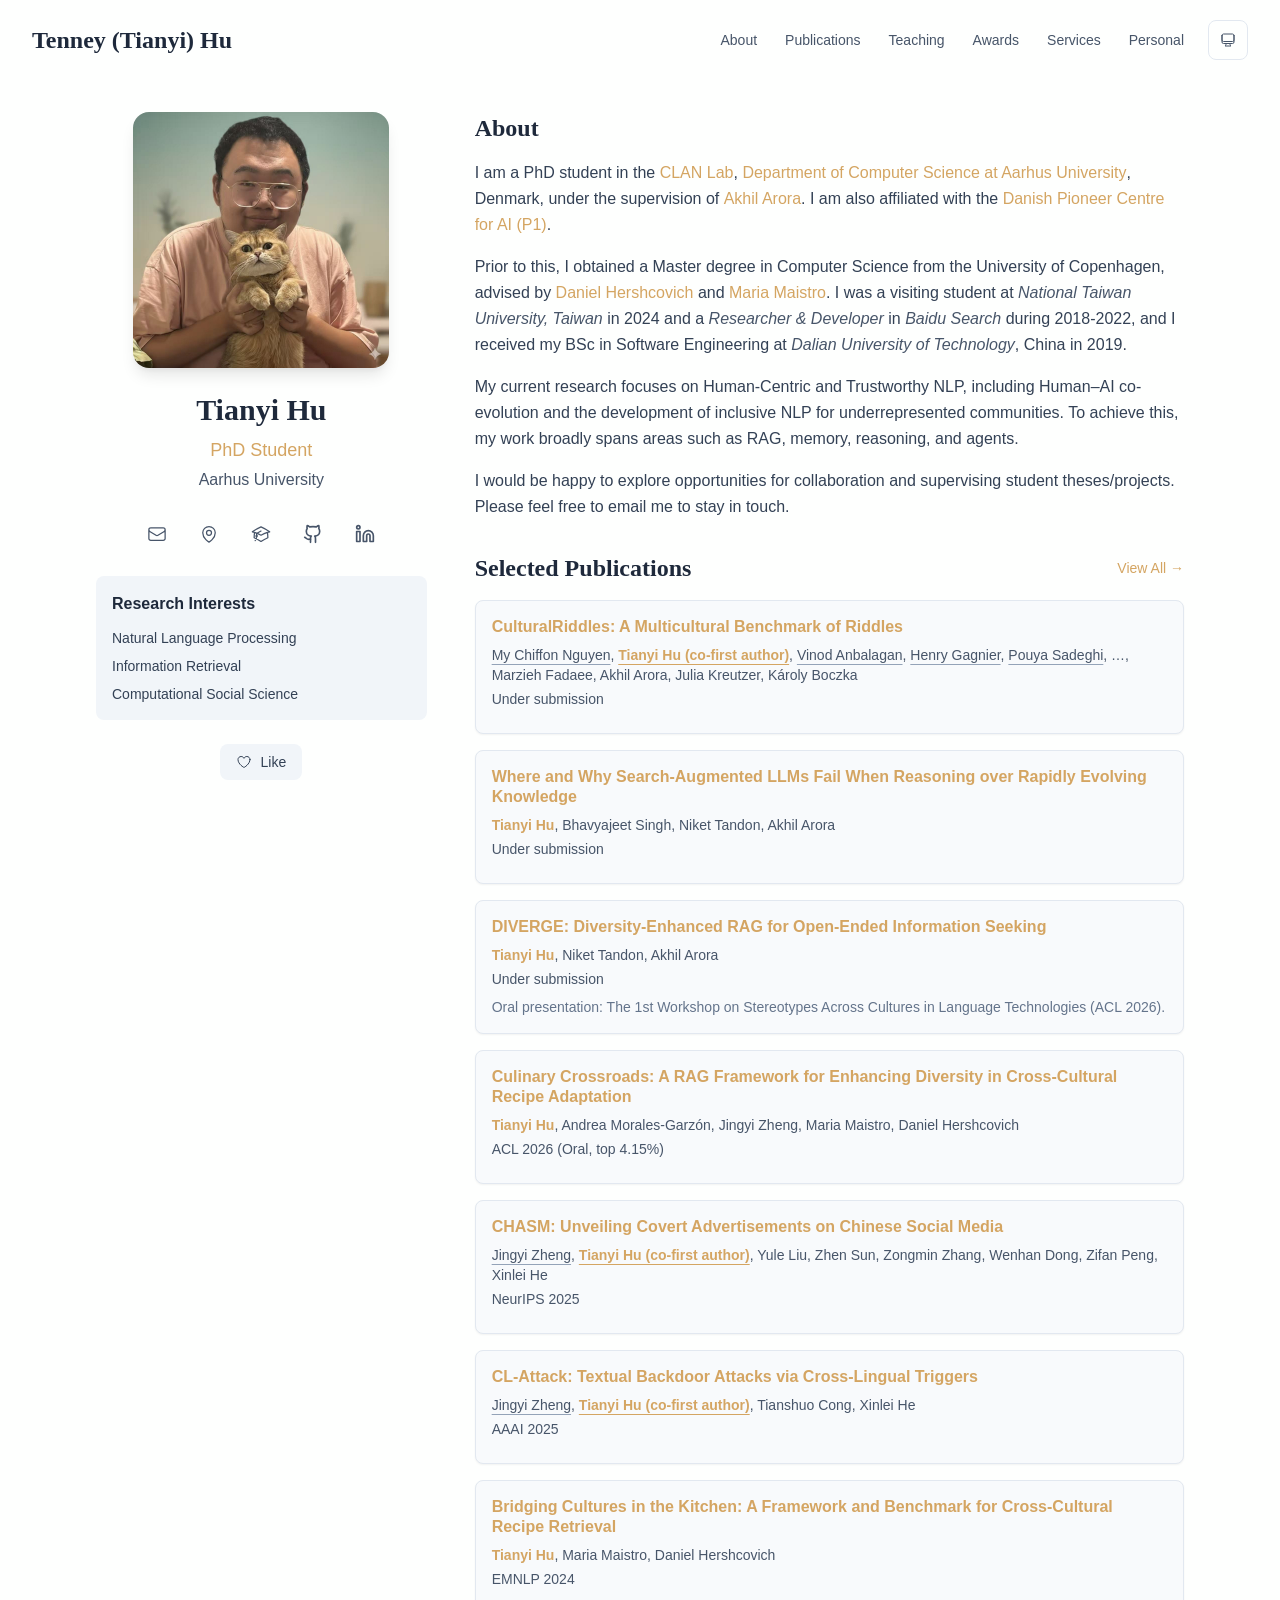
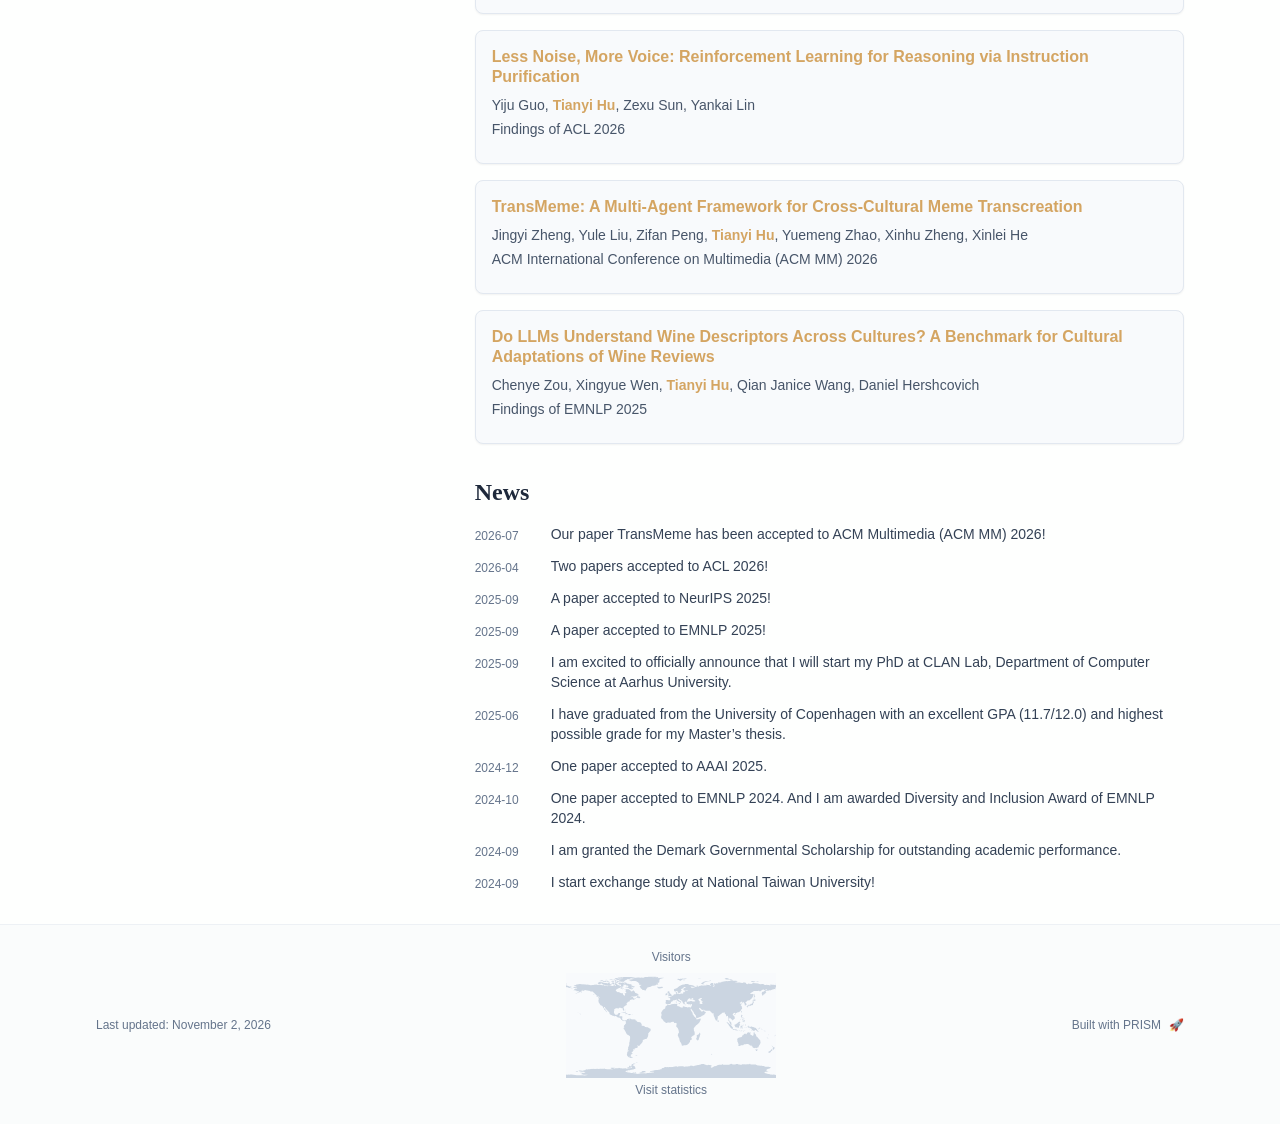
==== commit db460dd7: "Add a compact visitor map and visit counter to the shared footer" ====
--- a/index.html
+++ b/index.html
@@ -1,4 +1,4 @@
-<!DOCTYPE html><!--tBl_cFNAzrPfrctLOhfGu--><html lang="en" class="scroll-smooth"><head><meta charSet="utf-8"/><meta name="viewport" content="width=device-width, initial-scale=1"/><link rel="preload" as="image" href="/bio.jpg"/><link rel="stylesheet" href="/_next/static/css/1323167429cc407e.css" data-precedence="next"/><link rel="preload" as="script" fetchPriority="low" href="/_next/static/chunks/webpack-084ae6d53f03b7b3.js"/><script src="/_next/static/chunks/4bd1b696-c023c6e3521b1417.js" async=""></script><script src="/_next/static/chunks/255-dda36e826969d334.js" async=""></script><script src="/_next/static/chunks/main-app-a64afe714de69679.js" async=""></script><script src="/_next/static/chunks/615-4d3a2b0922041f0c.js" async=""></script><script src="/_next/static/chunks/619-9168df9c2a29b74b.js" async=""></script><script src="/_next/static/chunks/310-e331d309ebd695f5.js" async=""></script><script src="/_next/static/chunks/app/layout-cf4c3bbd81ba5dc7.js" async=""></script><script src="/_next/static/chunks/140-9014bc38c4061ade.js" async=""></script><script src="/_next/static/chunks/681-36ac2885563ea216.js" async=""></script><script src="/_next/static/chunks/app/page-d46494f3ad9df856.js" async=""></script><link rel="icon" href="/icon.svg" type="image/svg+xml"/><link rel="dns-prefetch" href="https://jialeliu.com"/><link rel="preconnect" href="https://jialeliu.com" crossorigin=""/><link rel="preload" as="font" type="font/woff2" href="https://jialeliu.com/fonts/georgiab.woff2" crossorigin=""/><title>Tenney (Tianyi) Hu</title><meta name="description" content="PhD student at the Aarhus University."/><meta name="author" content="Tianyi Hu"/><meta name="keywords" content="Tianyi Hu,PhD,Research,Aarhus University"/><meta name="creator" content="Tianyi Hu"/><meta name="publisher" content="Tianyi Hu"/><meta property="og:title" content="Tenney (Tianyi) Hu"/><meta property="og:description" content="PhD student at the Aarhus University."/><meta property="og:site_name" content="Tianyi Hu&#x27;s Academic Website"/><meta property="og:locale" content="en_US"/><meta property="og:type" content="website"/><meta name="twitter:card" content="summary"/><meta name="twitter:title" content="Tenney (Tianyi) Hu"/><meta name="twitter:description" content="PhD student at the Aarhus University."/><link rel="icon" href="/icon.svg"/><script>
+<!DOCTYPE html><!--tBl_cFNAzrPfrctLOhfGu--><html lang="en" class="scroll-smooth"><head><meta charSet="utf-8"/><meta name="viewport" content="width=device-width, initial-scale=1"/><link rel="preload" as="image" href="/bio.jpg"/><link rel="stylesheet" href="/_next/static/css/1323167429cc407e.css" data-precedence="next"/><link rel="preload" as="script" fetchPriority="low" href="/_next/static/chunks/webpack-084ae6d53f03b7b3.js"/><script src="/_next/static/chunks/4bd1b696-c023c6e3521b1417.js" async=""></script><script src="/_next/static/chunks/255-dda36e826969d334.js" async=""></script><script src="/_next/static/chunks/main-app-a64afe714de69679.js" async=""></script><script src="/_next/static/chunks/615-4d3a2b0922041f0c.js" async=""></script><script src="/_next/static/chunks/619-9168df9c2a29b74b.js" async=""></script><script src="/_next/static/chunks/310-e331d309ebd695f5.js" async=""></script><script src="/_next/static/chunks/app/layout-2a6289e4efaa2893.js" async=""></script><script src="/_next/static/chunks/140-9014bc38c4061ade.js" async=""></script><script src="/_next/static/chunks/681-36ac2885563ea216.js" async=""></script><script src="/_next/static/chunks/app/page-d46494f3ad9df856.js" async=""></script><link rel="icon" href="/icon.svg" type="image/svg+xml"/><link rel="dns-prefetch" href="https://jialeliu.com"/><link rel="preconnect" href="https://jialeliu.com" crossorigin=""/><link rel="preload" as="font" type="font/woff2" href="https://jialeliu.com/fonts/georgiab.woff2" crossorigin=""/><title>Tenney (Tianyi) Hu</title><meta name="description" content="PhD student at the Aarhus University."/><meta name="author" content="Tianyi Hu"/><meta name="keywords" content="Tianyi Hu,PhD,Research,Aarhus University"/><meta name="creator" content="Tianyi Hu"/><meta name="publisher" content="Tianyi Hu"/><meta property="og:title" content="Tenney (Tianyi) Hu"/><meta property="og:description" content="PhD student at the Aarhus University."/><meta property="og:site_name" content="Tianyi Hu&#x27;s Academic Website"/><meta property="og:locale" content="en_US"/><meta property="og:type" content="website"/><meta name="twitter:card" content="summary"/><meta name="twitter:title" content="Tenney (Tianyi) Hu"/><meta name="twitter:description" content="PhD student at the Aarhus University."/><link rel="icon" href="/icon.svg"/><script>
               try {
                 const theme = localStorage.getItem('theme-storage');
                 const parsed = theme ? JSON.parse(theme) : null;
@@ -60,4 +60,4 @@
   </script><script src="/_next/static/chunks/polyfills-42372ed130431b0a.js" noModule=""></script></head><body class="font-sans antialiased"><div hidden=""><!--$--><!--/$--></div><div style="visibility:hidden"><nav class="fixed top-0 left-0 right-0 z-50" data-headlessui-state=""><div class="transition-all duration-300 ease-out bg-transparent" style="transform:translateY(-100px)"><div class="max-w-7xl mx-auto px-4 sm:px-6 lg:px-8"><div class="flex justify-between items-center h-16 lg:h-20"><div class="flex-shrink-0" tabindex="0"><a class="text-xl lg:text-2xl font-serif font-semibold text-primary hover:text-accent transition-colors duration-200" href="/">Tenney (Tianyi) Hu</a></div><div class="hidden lg:block"><div class="ml-10 flex items-center space-x-3"><div class="relative flex items-baseline space-x-1"><a data-nav-href="/" class="relative px-3 py-2 text-sm font-medium rounded-lg transition-colors duration-150 text-primary" href="/">About</a><a data-nav-href="/publications" class="relative px-3 py-2 text-sm font-medium rounded-lg transition-colors duration-150 text-neutral-600" href="/publications/">Publications</a><a data-nav-href="/teaching" class="relative px-3 py-2 text-sm font-medium rounded-lg transition-colors duration-150 text-neutral-600" href="/teaching/">Teaching</a><a data-nav-href="/awards" class="relative px-3 py-2 text-sm font-medium rounded-lg transition-colors duration-150 text-neutral-600" href="/awards/">Awards</a><a data-nav-href="/services" class="relative px-3 py-2 text-sm font-medium rounded-lg transition-colors duration-150 text-neutral-600" href="/services/">Services</a><a data-nav-href="/personal" class="relative px-3 py-2 text-sm font-medium rounded-lg transition-colors duration-150 text-neutral-600" href="/personal/">Personal</a></div><div class="flex items-center justify-center w-10 h-10 rounded-lg border border-neutral-200 dark:border-[rgba(148,163,184,0.24)] bg-background dark:bg-neutral-800"><div class="w-4 h-4 rounded-full bg-neutral-300 animate-pulse"></div></div></div></div><div class="lg:hidden flex items-center space-x-2"><div class="flex items-center justify-center w-10 h-10 rounded-lg border border-neutral-200 dark:border-[rgba(148,163,184,0.24)] bg-background dark:bg-neutral-800"><div class="w-4 h-4 rounded-full bg-neutral-300 animate-pulse"></div></div><button class="inline-flex items-center justify-center p-2 rounded-md text-neutral-600 hover:text-primary hover:bg-neutral-100 dark:hover:bg-neutral-800 focus:outline-none focus:ring-2 focus:ring-inset focus:ring-accent transition-colors duration-200" id="headlessui-disclosure-button-_R_7pdb_" type="button" aria-expanded="false" data-headlessui-state=""><span class="sr-only">Open main menu</span><div><svg xmlns="http://www.w3.org/2000/svg" fill="none" viewBox="0 0 24 24" stroke-width="1.5" stroke="currentColor" aria-hidden="true" data-slot="icon" class="block h-6 w-6"><path stroke-linecap="round" stroke-linejoin="round" d="M3.75 6.75h16.5M3.75 12h16.5m-16.5 5.25h16.5"></path></svg></div></button></div></div></div></div></nav><main class="min-h-screen pt-16 lg:pt-20"><div class="max-w-6xl mx-auto px-4 sm:px-6 lg:px-8 py-8 bg-background min-h-screen"><div class="grid grid-cols-1 lg:grid-cols-3 gap-12"><div class="lg:col-span-1"><div class="sticky top-8" style="opacity:0;transform:translateY(20px)"><div class="w-64 h-64 mx-auto mb-6 rounded-2xl overflow-hidden shadow-lg hover:shadow-xl transition-all duration-200 hover:scale-105"><img alt="Tianyi Hu" width="256" height="256" decoding="async" data-nimg="1" class="w-full h-full object-cover object-[32%_center]" style="color:transparent" src="/bio.jpg"/></div><div class="text-center mb-6"><h1 class="text-3xl font-serif font-bold text-primary mb-2">Tianyi Hu</h1><p class="text-lg text-accent font-medium mb-1">PhD Student</p><p class="text-neutral-600 mb-2">Aarhus University</p></div><div class="flex flex-wrap justify-center gap-3 sm:gap-4 mb-6 relative px-2"><div class="relative"><button class="p-2 sm:p-2 transition-colors duration-200 text-neutral-600 dark:text-neutral-400 hover:text-accent" aria-label="Email"><svg xmlns="http://www.w3.org/2000/svg" fill="none" viewBox="0 0 24 24" stroke-width="1.5" stroke="currentColor" aria-hidden="true" data-slot="icon" class="h-5 w-5"><path stroke-linecap="round" stroke-linejoin="round" d="M21.75 6.75v10.5a2.25 2.25 0 0 1-2.25 2.25h-15a2.25 2.25 0 0 1-2.25-2.25V6.75m19.5 0A2.25 2.25 0 0 0 19.5 4.5h-15a2.25 2.25 0 0 0-2.25 2.25m19.5 0v.243a2.25 2.25 0 0 1-1.07 1.916l-7.5 4.615a2.25 2.25 0 0 1-2.36 0L3.32 8.91a2.25 2.25 0 0 1-1.07-1.916V6.75"></path></svg></button></div><div class="relative"><button class="p-2 sm:p-2 transition-colors duration-200 text-neutral-600 dark:text-neutral-400 hover:text-accent" aria-label="Location"><svg xmlns="http://www.w3.org/2000/svg" fill="none" viewBox="0 0 24 24" stroke-width="1.5" stroke="currentColor" aria-hidden="true" data-slot="icon" class="h-5 w-5"><path stroke-linecap="round" stroke-linejoin="round" d="M15 10.5a3 3 0 1 1-6 0 3 3 0 0 1 6 0Z"></path><path stroke-linecap="round" stroke-linejoin="round" d="M19.5 10.5c0 7.142-7.5 11.25-7.5 11.25S4.5 17.642 4.5 10.5a7.5 7.5 0 1 1 15 0Z"></path></svg></button></div><a href="https://scholar.google.com/citations?user=hkXJQ8oAAAAJ" target="_blank" rel="noopener noreferrer" class="p-2 sm:p-2 text-neutral-600 dark:text-neutral-400 hover:text-accent transition-colors duration-200" aria-label="Google Scholar"><svg xmlns="http://www.w3.org/2000/svg" fill="none" viewBox="0 0 24 24" stroke-width="1.5" stroke="currentColor" aria-hidden="true" data-slot="icon" class="h-5 w-5"><path stroke-linecap="round" stroke-linejoin="round" d="M4.26 10.147a60.438 60.438 0 0 0-.491 6.347A48.62 48.62 0 0 1 12 20.904a48.62 48.62 0 0 1 8.232-4.41 60.46 60.46 0 0 0-.491-6.347m-15.482 0a50.636 50.636 0 0 0-2.658-.813A59.906 59.906 0 0 1 12 3.493a59.903 59.903 0 0 1 10.399 5.84c-.896.248-1.783.52-2.658.814m-15.482 0A50.717 50.717 0 0 1 12 13.489a50.702 50.702 0 0 1 7.74-3.342M6.75 15a.75.75 0 1 0 0-1.5.75.75 0 0 0 0 1.5Zm0 0v-3.675A55.378 55.378 0 0 1 12 8.443m-7.007 11.55A5.981 5.981 0 0 0 6.75 15.75v-1.5"></path></svg></a><a href="https://github.com/TenneyHu/" target="_blank" rel="noopener noreferrer" class="p-2 sm:p-2 text-neutral-600 dark:text-neutral-400 hover:text-accent transition-colors duration-200" aria-label="GitHub"><svg xmlns="http://www.w3.org/2000/svg" width="24" height="24" viewBox="0 0 24 24" fill="none" stroke="currentColor" stroke-width="2" stroke-linecap="round" stroke-linejoin="round" class="lucide lucide-github h-5 w-5" aria-hidden="true"><path d="M15 22v-4a4.8 4.8 0 0 0-1-3.5c3 0 6-2 6-5.5.08-1.25-.27-2.48-1-3.5.28-1.15.28-2.35 0-3.5 0 0-1 0-3 1.5-2.64-.5-5.36-.5-8 0C6 2 5 2 5 2c-.3 1.15-.3 2.35 0 3.5A5.403 5.403 0 0 0 4 9c0 3.5 3 5.5 6 5.5-.39.49-.68 1.05-.85 1.65-.17.6-.22 1.23-.15 1.85v4"></path><path d="M9 18c-4.51 2-5-2-7-2"></path></svg></a><a href="https://www.linkedin.com/in/tianyi-hu-5a4184242/" target="_blank" rel="noopener noreferrer" class="p-2 sm:p-2 text-neutral-600 dark:text-neutral-400 hover:text-accent transition-colors duration-200" aria-label="LinkedIn"><svg xmlns="http://www.w3.org/2000/svg" width="24" height="24" viewBox="0 0 24 24" fill="none" stroke="currentColor" stroke-width="2" stroke-linecap="round" stroke-linejoin="round" class="lucide lucide-linkedin h-5 w-5" aria-hidden="true"><path d="M16 8a6 6 0 0 1 6 6v7h-4v-7a2 2 0 0 0-2-2 2 2 0 0 0-2 2v7h-4v-7a6 6 0 0 1 6-6z"></path><rect width="4" height="12" x="2" y="9"></rect><circle cx="4" cy="4" r="2"></circle></svg></a></div><div class="bg-neutral-100 dark:bg-neutral-800 rounded-lg p-4 mb-6 hover:shadow-lg transition-all duration-200 hover:scale-[1.02]"><h3 class="font-semibold text-primary mb-3">Research Interests</h3><div class="space-y-2 text-sm text-neutral-700 dark:text-neutral-500"><div>Natural Language Processing</div><div>Information Retrieval</div><div>Computational Social Science</div></div></div><div class="flex justify-center"><div class="relative"><button class="flex items-center space-x-2 px-4 py-2 rounded-lg font-medium text-sm transition-all duration-200 bg-neutral-100 dark:bg-neutral-800 text-neutral-700 dark:text-neutral-500 hover:bg-red-50 dark:hover:bg-red-900/20 hover:text-red-600 dark:hover:text-red-400 cursor-pointer" tabindex="0"><svg xmlns="http://www.w3.org/2000/svg" fill="none" viewBox="0 0 24 24" stroke-width="1.5" stroke="currentColor" aria-hidden="true" data-slot="icon" class="h-4 w-4"><path stroke-linecap="round" stroke-linejoin="round" d="M21 8.25c0-2.485-2.099-4.5-4.688-4.5-1.935 0-3.597 1.126-4.312 2.733-.715-1.607-2.377-2.733-4.313-2.733C5.1 3.75 3 5.765 3 8.25c0 7.22 9 12 9 12s9-4.78 9-12Z"></path></svg><span>Like</span></button></div></div></div></div><div class="lg:col-span-2 space-y-8"><section id="about" class="scroll-mt-24 space-y-8"><section style="opacity:0;transform:translateY(20px)"><h2 class="text-2xl font-serif font-bold text-primary mb-4">About</h2><div class="text-neutral-700 dark:text-neutral-600 leading-relaxed"><p class="mb-4 last:mb-0">I am a PhD student in the <a href="https://au-clan.github.io/" node="[object Object]" target="_blank" rel="noopener noreferrer" class="text-accent font-medium transition-all duration-200 rounded hover:bg-accent/10 hover:shadow-sm">CLAN Lab</a>, <a href="https://cs.au.dk/" node="[object Object]" target="_blank" rel="noopener noreferrer" class="text-accent font-medium transition-all duration-200 rounded hover:bg-accent/10 hover:shadow-sm">Department of Computer Science at Aarhus University</a>, Denmark, under the supervision of <a href="https://au-clan.github.io/people/aarora/" node="[object Object]" target="_blank" rel="noopener noreferrer" class="text-accent font-medium transition-all duration-200 rounded hover:bg-accent/10 hover:shadow-sm">Akhil Arora</a>. I am also affiliated with the <a href="https://www.aicentre.dk/" node="[object Object]" target="_blank" rel="noopener noreferrer" class="text-accent font-medium transition-all duration-200 rounded hover:bg-accent/10 hover:shadow-sm">Danish Pioneer Centre for AI (P1)</a>.</p>
 <p class="mb-4 last:mb-0">Prior to this, I obtained a Master degree in Computer Science from the University of Copenhagen, advised by <a href="https://danielhers.github.io/" node="[object Object]" target="_blank" rel="noopener noreferrer" class="text-accent font-medium transition-all duration-200 rounded hover:bg-accent/10 hover:shadow-sm">Daniel Hershcovich</a> and <a href="https://di.ku.dk/english/staff/?pure=en/persons/641366" node="[object Object]" target="_blank" rel="noopener noreferrer" class="text-accent font-medium transition-all duration-200 rounded hover:bg-accent/10 hover:shadow-sm">Maria Maistro</a>. I was a visiting student at <em class="italic text-neutral-600 dark:text-neutral-500">National Taiwan University, Taiwan</em> in 2024 and a <em class="italic text-neutral-600 dark:text-neutral-500">Researcher &amp; Developer</em> in  <em class="italic text-neutral-600 dark:text-neutral-500">Baidu Search</em> during 2018-2022, and I received my BSc in Software Engineering at <em class="italic text-neutral-600 dark:text-neutral-500">Dalian University of Technology</em>, China in 2019.</p>
 <p class="mb-4 last:mb-0">My current research focuses on Human-Centric and Trustworthy NLP, including Human–AI co-evolution and the development of inclusive NLP for underrepresented communities. To achieve this, my work broadly spans areas such as RAG, memory, reasoning, and agents.</p>
-<p class="mb-4 last:mb-0">I would be happy to explore opportunities for collaboration and supervising student theses/projects. Please feel free to email me to stay in touch.</p></div></section><section style="opacity:0;transform:translateY(20px)"><div class="flex items-center justify-between mb-4"><h2 class="text-2xl font-serif font-bold text-primary">Selected Publications</h2><a class="text-accent hover:text-accent-dark text-sm font-medium transition-all duration-200 rounded hover:bg-accent/10 hover:shadow-sm" href="/publications/">View All<!-- --> →</a></div><div class="space-y-4"><div class="bg-neutral-50 dark:bg-neutral-800 p-4 rounded-lg shadow-sm border border-neutral-200 dark:border-[rgba(148,163,184,0.24)] hover:shadow-lg transition-all duration-200 hover:scale-[1.02]" style="opacity:0;transform:translateY(20px)"><h3 class="font-semibold text-primary mb-2 leading-tight"><a href="https://arxiv.org/abs/2610.29968" target="_blank" rel="noopener noreferrer" class="text-accent hover:text-accent-dark transition-colors">CulturalRiddles: A Multicultural Benchmark of Riddles</a></h3><p class="text-sm text-neutral-600 dark:text-neutral-500 mb-1"><span><span class=" underline underline-offset-4 decoration-neutral-400">My Chiffon Nguyen</span>, </span><span><span class="font-semibold text-accent underline underline-offset-4 decoration-accent">Tianyi Hu (co-first author)</span>, </span><span><span class=" underline underline-offset-4 decoration-neutral-400">Vinod Anbalagan</span>, </span><span><span class=" underline underline-offset-4 decoration-neutral-400">Henry Gagnier</span>, </span><span><span class=" underline underline-offset-4 decoration-neutral-400">Pouya Sadeghi</span>, </span><span><span class=" ">…</span>, </span><span><span class=" ">Marzieh Fadaee</span>, </span><span><span class=" ">Akhil Arora</span>, </span><span><span class=" ">Julia Kreutzer</span>, </span><span><span class=" ">Károly Boczka</span></span></p><p class="text-sm text-neutral-600 dark:text-neutral-500 mb-2">Under submission</p></div><div class="bg-neutral-50 dark:bg-neutral-800 p-4 rounded-lg shadow-sm border border-neutral-200 dark:border-[rgba(148,163,184,0.24)] hover:shadow-lg transition-all duration-200 hover:scale-[1.02]" style="opacity:0;transform:translateY(20px)"><h3 class="font-semibold text-primary mb-2 leading-tight"><a href="https://arxiv.org/abs/2610.25323" target="_blank" rel="noopener noreferrer" class="text-accent hover:text-accent-dark transition-colors">Where and Why Search-Augmented LLMs Fail When Reasoning over Rapidly Evolving Knowledge</a></h3><p class="text-sm text-neutral-600 dark:text-neutral-500 mb-1"><span><span class="font-semibold text-accent ">Tianyi Hu</span>, </span><span><span class=" ">Bhavyajeet Singh</span>, </span><span><span class=" ">Niket Tandon</span>, </span><span><span class=" ">Akhil Arora</span></span></p><p class="text-sm text-neutral-600 dark:text-neutral-500 mb-2">Under submission</p></div><div class="bg-neutral-50 dark:bg-neutral-800 p-4 rounded-lg shadow-sm border border-neutral-200 dark:border-[rgba(148,163,184,0.24)] hover:shadow-lg transition-all duration-200 hover:scale-[1.02]" style="opacity:0;transform:translateY(20px)"><h3 class="font-semibold text-primary mb-2 leading-tight"><a href="https://arxiv.org/abs/2602.00238" target="_blank" rel="noopener noreferrer" class="text-accent hover:text-accent-dark transition-colors">DIVERGE: Diversity-Enhanced RAG for Open-Ended Information Seeking</a></h3><p class="text-sm text-neutral-600 dark:text-neutral-500 mb-1"><span><span class="font-semibold text-accent ">Tianyi Hu</span>, </span><span><span class=" ">Niket Tandon</span>, </span><span><span class=" ">Akhil Arora</span></span></p><p class="text-sm text-neutral-600 dark:text-neutral-500 mb-2">Under submission</p><p class="text-sm text-neutral-500 dark:text-neutral-500 line-clamp-2">Oral presentation: The 1st Workshop on Stereotypes Across Cultures in Language Technologies (ACL 2026).</p></div><div class="bg-neutral-50 dark:bg-neutral-800 p-4 rounded-lg shadow-sm border border-neutral-200 dark:border-[rgba(148,163,184,0.24)] hover:shadow-lg transition-all duration-200 hover:scale-[1.02]" style="opacity:0;transform:translateY(20px)"><h3 class="font-semibold text-primary mb-2 leading-tight"><a href="https://aclanthology.org/2026.acl-long.111/" target="_blank" rel="noopener noreferrer" class="text-accent hover:text-accent-dark transition-colors">Culinary Crossroads: A RAG Framework for Enhancing Diversity in Cross-Cultural Recipe Adaptation</a></h3><p class="text-sm text-neutral-600 dark:text-neutral-500 mb-1"><span><span class="font-semibold text-accent ">Tianyi Hu</span>, </span><span><span class=" ">Andrea Morales-Garzón</span>, </span><span><span class=" ">Jingyi Zheng</span>, </span><span><span class=" ">Maria Maistro</span>, </span><span><span class=" ">Daniel Hershcovich</span></span></p><p class="text-sm text-neutral-600 dark:text-neutral-500 mb-2">ACL 2026 (Oral, top 4.15%)</p></div><div class="bg-neutral-50 dark:bg-neutral-800 p-4 rounded-lg shadow-sm border border-neutral-200 dark:border-[rgba(148,163,184,0.24)] hover:shadow-lg transition-all duration-200 hover:scale-[1.02]" style="opacity:0;transform:translateY(20px)"><h3 class="font-semibold text-primary mb-2 leading-tight"><a href="https://arxiv.org/abs/2604.20511" target="_blank" rel="noopener noreferrer" class="text-accent hover:text-accent-dark transition-colors">CHASM: Unveiling Covert Advertisements on Chinese Social Media</a></h3><p class="text-sm text-neutral-600 dark:text-neutral-500 mb-1"><span><span class=" underline underline-offset-4 decoration-neutral-400">Jingyi Zheng</span>, </span><span><span class="font-semibold text-accent underline underline-offset-4 decoration-accent">Tianyi Hu (co-first author)</span>, </span><span><span class=" ">Yule Liu</span>, </span><span><span class=" ">Zhen Sun</span>, </span><span><span class=" ">Zongmin Zhang</span>, </span><span><span class=" ">Wenhan Dong</span>, </span><span><span class=" ">Zifan Peng</span>, </span><span><span class=" ">Xinlei He</span></span></p><p class="text-sm text-neutral-600 dark:text-neutral-500 mb-2">NeurIPS 2025</p></div><div class="bg-neutral-50 dark:bg-neutral-800 p-4 rounded-lg shadow-sm border border-neutral-200 dark:border-[rgba(148,163,184,0.24)] hover:shadow-lg transition-all duration-200 hover:scale-[1.02]" style="opacity:0;transform:translateY(20px)"><h3 class="font-semibold text-primary mb-2 leading-tight"><a href="https://arxiv.org/abs/2412.19037" target="_blank" rel="noopener noreferrer" class="text-accent hover:text-accent-dark transition-colors">CL-Attack: Textual Backdoor Attacks via Cross-Lingual Triggers</a></h3><p class="text-sm text-neutral-600 dark:text-neutral-500 mb-1"><span><span class=" underline underline-offset-4 decoration-neutral-400">Jingyi Zheng</span>, </span><span><span class="font-semibold text-accent underline underline-offset-4 decoration-accent">Tianyi Hu (co-first author)</span>, </span><span><span class=" ">Tianshuo Cong</span>, </span><span><span class=" ">Xinlei He</span></span></p><p class="text-sm text-neutral-600 dark:text-neutral-500 mb-2">AAAI 2025</p></div><div class="bg-neutral-50 dark:bg-neutral-800 p-4 rounded-lg shadow-sm border border-neutral-200 dark:border-[rgba(148,163,184,0.24)] hover:shadow-lg transition-all duration-200 hover:scale-[1.02]" style="opacity:0;transform:translateY(20px)"><h3 class="font-semibold text-primary mb-2 leading-tight"><a href="https://aclanthology.org/2024.emnlp-main.61/" target="_blank" rel="noopener noreferrer" class="text-accent hover:text-accent-dark transition-colors">Bridging Cultures in the Kitchen: A Framework and Benchmark for Cross-Cultural Recipe Retrieval</a></h3><p class="text-sm text-neutral-600 dark:text-neutral-500 mb-1"><span><span class="font-semibold text-accent ">Tianyi Hu</span>, </span><span><span class=" ">Maria Maistro</span>, </span><span><span class=" ">Daniel Hershcovich</span></span></p><p class="text-sm text-neutral-600 dark:text-neutral-500 mb-2">EMNLP 2024</p></div><div class="bg-neutral-50 dark:bg-neutral-800 p-4 rounded-lg shadow-sm border border-neutral-200 dark:border-[rgba(148,163,184,0.24)] hover:shadow-lg transition-all duration-200 hover:scale-[1.02]" style="opacity:0;transform:translateY(20px)"><h3 class="font-semibold text-primary mb-2 leading-tight"><a href="https://aclanthology.org/2026.findings-acl.659/" target="_blank" rel="noopener noreferrer" class="text-accent hover:text-accent-dark transition-colors">Less Noise, More Voice: Reinforcement Learning for Reasoning via Instruction Purification</a></h3><p class="text-sm text-neutral-600 dark:text-neutral-500 mb-1"><span><span class=" ">Yiju Guo</span>, </span><span><span class="font-semibold text-accent ">Tianyi Hu</span>, </span><span><span class=" ">Zexu Sun</span>, </span><span><span class=" ">Yankai Lin</span></span></p><p class="text-sm text-neutral-600 dark:text-neutral-500 mb-2">Findings of ACL 2026</p></div><div class="bg-neutral-50 dark:bg-neutral-800 p-4 rounded-lg shadow-sm border border-neutral-200 dark:border-[rgba(148,163,184,0.24)] hover:shadow-lg transition-all duration-200 hover:scale-[1.02]" style="opacity:0;transform:translateY(20px)"><h3 class="font-semibold text-primary mb-2 leading-tight"><a href="https://arxiv.org/abs/2608.27127" target="_blank" rel="noopener noreferrer" class="text-accent hover:text-accent-dark transition-colors">TransMeme: A Multi-Agent Framework for Cross-Cultural Meme Transcreation</a></h3><p class="text-sm text-neutral-600 dark:text-neutral-500 mb-1"><span><span class=" ">Jingyi Zheng</span>, </span><span><span class=" ">Yule Liu</span>, </span><span><span class=" ">Zifan Peng</span>, </span><span><span class="font-semibold text-accent ">Tianyi Hu</span>, </span><span><span class=" ">Yuemeng Zhao</span>, </span><span><span class=" ">Xinhu Zheng</span>, </span><span><span class=" ">Xinlei He</span></span></p><p class="text-sm text-neutral-600 dark:text-neutral-500 mb-2">ACM International Conference on Multimedia (ACM MM) 2026</p></div><div class="bg-neutral-50 dark:bg-neutral-800 p-4 rounded-lg shadow-sm border border-neutral-200 dark:border-[rgba(148,163,184,0.24)] hover:shadow-lg transition-all duration-200 hover:scale-[1.02]" style="opacity:0;transform:translateY(20px)"><h3 class="font-semibold text-primary mb-2 leading-tight"><a href="https://aclanthology.org/2025.findings-emnlp.99/" target="_blank" rel="noopener noreferrer" class="text-accent hover:text-accent-dark transition-colors">Do LLMs Understand Wine Descriptors Across Cultures? A Benchmark for Cultural Adaptations of Wine Reviews</a></h3><p class="text-sm text-neutral-600 dark:text-neutral-500 mb-1"><span><span class=" ">Chenye Zou</span>, </span><span><span class=" ">Xingyue Wen</span>, </span><span><span class="font-semibold text-accent ">Tianyi Hu</span>, </span><span><span class=" ">Qian Janice Wang</span>, </span><span><span class=" ">Daniel Hershcovich</span></span></p><p class="text-sm text-neutral-600 dark:text-neutral-500 mb-2">Findings of EMNLP 2025</p></div></div></section><section style="opacity:0;transform:translateY(20px)"><h2 class="text-2xl font-serif font-bold text-primary mb-4">News</h2><div class="space-y-3"><div class="flex items-start space-x-3"><span class="text-xs text-neutral-500 mt-1 w-16 flex-shrink-0">2026-07</span><p class="text-sm text-neutral-700">Our paper TransMeme has been accepted to ACM Multimedia (ACM MM) 2026!</p></div><div class="flex items-start space-x-3"><span class="text-xs text-neutral-500 mt-1 w-16 flex-shrink-0">2026-04</span><p class="text-sm text-neutral-700">Two papers accepted to ACL 2026!</p></div><div class="flex items-start space-x-3"><span class="text-xs text-neutral-500 mt-1 w-16 flex-shrink-0">2025-09</span><p class="text-sm text-neutral-700">A paper accepted to NeurIPS 2025!</p></div><div class="flex items-start space-x-3"><span class="text-xs text-neutral-500 mt-1 w-16 flex-shrink-0">2025-09</span><p class="text-sm text-neutral-700">A paper accepted to EMNLP 2025!</p></div><div class="flex items-start space-x-3"><span class="text-xs text-neutral-500 mt-1 w-16 flex-shrink-0">2025-09</span><p class="text-sm text-neutral-700">I am excited to officially announce that I will start my PhD at CLAN Lab, Department of Computer Science at Aarhus University.</p></div><div class="flex items-start space-x-3"><span class="text-xs text-neutral-500 mt-1 w-16 flex-shrink-0">2025-06</span><p class="text-sm text-neutral-700">I have graduated from the University of Copenhagen with an excellent GPA (11.7/12.0) and highest possible grade for my Master’s thesis.</p></div><div class="flex items-start space-x-3"><span class="text-xs text-neutral-500 mt-1 w-16 flex-shrink-0">2024-12</span><p class="text-sm text-neutral-700">One paper accepted to AAAI 2025.</p></div><div class="flex items-start space-x-3"><span class="text-xs text-neutral-500 mt-1 w-16 flex-shrink-0">2024-10</span><p class="text-sm text-neutral-700">One paper accepted to EMNLP 2024. And I am awarded Diversity and Inclusion Award of EMNLP 2024.</p></div><div class="flex items-start space-x-3"><span class="text-xs text-neutral-500 mt-1 w-16 flex-shrink-0">2024-09</span><p class="text-sm text-neutral-700">I am granted the Demark Governmental Scholarship for outstanding academic performance.</p></div><div class="flex items-start space-x-3"><span class="text-xs text-neutral-500 mt-1 w-16 flex-shrink-0">2024-09</span><p class="text-sm text-neutral-700">I start exchange study at National Taiwan University!</p></div></div></section></section></div></div></div><!--$--><!--/$--></main><footer class="border-t border-neutral-200/50 bg-neutral-50/50 dark:bg-neutral-900/50 dark:border-neutral-700/50"><div class="max-w-6xl mx-auto px-4 sm:px-6 lg:px-8 py-6"><div class="flex flex-col sm:flex-row justify-between items-center gap-2"><p class="text-xs text-neutral-500">Last updated<!-- -->: <!-- -->November 2, 2026</p><p class="text-xs text-neutral-500 flex items-center"><a href="https://github.com/xyjoey/PRISM" target="_blank" rel="noopener noreferrer">Built with PRISM</a><span class="ml-2">🚀</span></p></div></div></footer></div><script src="/_next/static/chunks/webpack-084ae6d53f03b7b3.js" id="_R_" async=""></script><script>(self.__next_f=self.__next_f||[]).push([0])</script><script>self.__next_f.push([1,"1:\"$Sreact.fragment\"\n3:I[7558,[\"615\",\"static/chunks/615-4d3a2b0922041f0c.js\",\"619\",\"static/chunks/619-9168df9c2a29b74b.js\",\"310\",\"static/chunks/310-e331d309ebd695f5.js\",\"177\",\"static/chunks/app/layout-cf4c3bbd81ba5dc7.js\"],\"ThemeProvider\"]\n4:I[611,[\"615\",\"static/chunks/615-4d3a2b0922041f0c.js\",\"619\",\"static/chunks/619-9168df9c2a29b74b.js\",\"310\",\"static/chunks/310-e331d309ebd695f5.js\",\"177\",\"static/chunks/app/layout-cf4c3bbd81ba5dc7.js\"],\"LocaleProvider\"]\n5:I[552,[\"615\",\"static/chunks/615-4d3a2b0922041f0c.js\",\"619\",\"static/chunks/619-9168df9c2a29b74b.js\",\"310\",\"static/chunks/310-e331d309ebd695f5.js\",\"177\",\"static/chunks/app/layout-cf4c3bbd81ba5dc7.js\"],\"default\"]\na:I[7150,[],\"\"]\n:HL[\"/_next/static/css/1323167429cc407e.css\",\"style\"]\n2:T57d,"])</script><script>self.__next_f.push([1,"\n    try {\n      const cfg = {\"enabled\":true,\"locales\":[\"en\"],\"defaultLocale\":\"en\",\"mode\":\"auto\",\"fixedLocale\":\"en\",\"persist\":true,\"switcher\":true,\"labels\":{\"en\":\"English\"}};\n      const storageKey = 'locale-storage';\n      const normalize = (value) => typeof value === 'string' ? value.trim().replace('_', '-').toLowerCase() : '';\n      const matchLocale = (candidate) => {\n        const normalized = normalize(candidate);\n        if (!normalized) return null;\n        if (cfg.locales.includes(normalized)) return normalized;\n        const language = normalized.split('-')[0];\n        if (cfg.locales.includes(language)) return language;\n        return null;\n      };\n\n      let resolved = null;\n\n      if (cfg.persist) {\n        resolved = matchLocale(localStorage.getItem(storageKey));\n      }\n\n      if (!resolved) {\n        if (cfg.mode === 'fixed') {\n          resolved = cfg.fixedLocale;\n        } else {\n          resolved = matchLocale(navigator.language);\n        }\n      }\n\n      if (!resolved) {\n        resolved = cfg.defaultLocale;\n      }\n\n      const root = document.documentElement;\n      root.lang = resolved;\n      root.setAttribute('data-locale', resolved);\n\n      if (cfg.persist) {\n        localStorage.setItem(storageKey, resolved);\n      }\n    } catch (e) {\n      const root = document.documentElement;\n      root.lang = 'en';\n      root.setAttribute('data-locale', 'en');\n    }\n  "])</script><script>self.__next_f.push([1,"0:{\"P\":null,\"b\":\"tBl_cFNAzrPfrctLOhfGu\",\"p\":\"\",\"c\":[\"\",\"\"],\"i\":false,\"f\":[[[\"\",{\"children\":[\"__PAGE__\",{}]},\"$undefined\",\"$undefined\",true],[\"\",[\"$\",\"$1\",\"c\",{\"children\":[[[\"$\",\"link\",\"0\",{\"rel\":\"stylesheet\",\"href\":\"/_next/static/css/1323167429cc407e.css\",\"precedence\":\"next\",\"crossOrigin\":\"$undefined\",\"nonce\":\"$undefined\"}]],[\"$\",\"html\",null,{\"lang\":\"en\",\"className\":\"scroll-smooth\",\"suppressHydrationWarning\":true,\"children\":[[\"$\",\"head\",null,{\"children\":[[\"$\",\"link\",null,{\"rel\":\"icon\",\"href\":\"/icon.svg\",\"type\":\"image/svg+xml\"}],[\"$\",\"link\",null,{\"rel\":\"dns-prefetch\",\"href\":\"https://jialeliu.com\"}],[\"$\",\"link\",null,{\"rel\":\"preconnect\",\"href\":\"https://jialeliu.com\",\"crossOrigin\":\"\"}],[\"$\",\"link\",null,{\"rel\":\"preload\",\"as\":\"font\",\"type\":\"font/woff2\",\"href\":\"https://jialeliu.com/fonts/georgiab.woff2\",\"crossOrigin\":\"\"}],[\"$\",\"script\",null,{\"dangerouslySetInnerHTML\":{\"__html\":\"\\n              try {\\n                const theme = localStorage.getItem('theme-storage');\\n                const parsed = theme ? JSON.parse(theme) : null;\\n                const setting = parsed?.state?.theme || 'system';\\n                const prefersDark = typeof window !== 'undefined' && window.matchMedia && window.matchMedia('(prefers-color-scheme: dark)').matches;\\n                const effective = setting === 'dark' ? 'dark' : (setting === 'light' ? 'light' : (prefersDark ? 'dark' : 'light'));\\n                var root = document.documentElement;\\n                root.classList.add(effective);\\n                root.setAttribute('data-theme', effective);\\n              } catch (e) {\\n                var root = document.documentElement;\\n                root.classList.add('light');\\n                root.setAttribute('data-theme', 'light');\\n              }\\n            \"}}],[\"$\",\"script\",null,{\"dangerouslySetInnerHTML\":{\"__html\":\"$2\"}}]]}],[\"$\",\"body\",null,{\"className\":\"font-sans antialiased\",\"children\":[\"$\",\"$L3\",null,{\"children\":[\"$\",\"$L4\",null,{\"config\":{\"enabled\":true,\"locales\":[\"en\"],\"defaultLocale\":\"en\",\"mode\":\"auto\",\"fixedLocale\":\"en\",\"persist\":true,\"switcher\":true,\"labels\":{\"en\":\"English\"}},\"children\":[[\"$\",\"$L5\",null,{\"items\":[{\"title\":\"About\",\"type\":\"page\",\"target\":\"about\",\"href\":\"/\"},{\"title\":\"Publications\",\"type\":\"page\",\"target\":\"publications\",\"href\":\"/publications\"},{\"title\":\"Teaching\",\"type\":\"page\",\"target\":\"teaching\",\"href\":\"/teaching\"},{\"title\":\"Awards\",\"type\":\"page\",\"target\":\"awards\",\"href\":\"/awards\"},{\"title\":\"Services\",\"type\":\"page\",\"target\":\"services\",\"href\":\"/services\"},{\"title\":\"Personal\",\"type\":\"page\",\"target\":\"personal\",\"href\":\"/personal\"}],\"siteTitle\":\"Tenney (Tianyi) Hu\",\"enableOnePageMode\":false,\"i18n\":\"$0:f:0:1:1:props:children:1:props:children:1:props:children:props:children:props:config\",\"itemsByLocale\":{\"en\":[{\"title\":\"About\",\"type\":\"page\",\"target\":\"about\",\"href\":\"/\"},{\"title\":\"Publications\",\"type\":\"page\",\"target\":\"publications\",\"href\":\"/publications\"},{\"title\":\"Teaching\",\"type\":\"page\",\"target\":\"teaching\",\"href\":\"/teaching\"},{\"title\":\"Awards\",\"type\":\"page\",\"target\":\"awards\",\"href\":\"/awards\"},{\"title\":\"Services\",\"type\":\"page\",\"target\":\"services\",\"href\":\"/services\"},{\"title\":\"Personal\",\"type\":\"page\",\"target\":\"personal\",\"href\":\"/personal\"}]},\"siteTitleByLocale\":{\"en\":\"Tenney (Tianyi) Hu\"}}],\"$L6\",\"$L7\"]}]}]}]]}]]}],{\"children\":[\"__PAGE__\",\"$L8\",{},null,false]},null,false],\"$L9\",false]],\"m\":\"$undefined\",\"G\":[\"$a\",[]],\"s\":false,\"S\":true}\n"])</script><script>self.__next_f.push([1,"b:I[9766,[],\"\"]\nc:I[8924,[],\"\"]\nd:I[7923,[\"615\",\"static/chunks/615-4d3a2b0922041f0c.js\",\"619\",\"static/chunks/619-9168df9c2a29b74b.js\",\"310\",\"static/chunks/310-e331d309ebd695f5.js\",\"177\",\"static/chunks/app/layout-cf4c3bbd81ba5dc7.js\"],\"default\"]\ne:I[344,[\"615\",\"static/chunks/615-4d3a2b0922041f0c.js\",\"140\",\"static/chunks/140-9014bc38c4061ade.js\",\"619\",\"static/chunks/619-9168df9c2a29b74b.js\",\"681\",\"static/chunks/681-36ac2885563ea216.js\",\"974\",\"static/chunks/app/page-d46494f3ad9df856.js\"],\"default\"]\n11:I[4431,[],\"ViewportBoundary\"]\n13:I[4431,[],\"MetadataBoundary\"]\n14:\"$Sreact.suspense\"\n"])</script><script>self.__next_f.push([1,"6:[\"$\",\"main\",null,{\"className\":\"min-h-screen pt-16 lg:pt-20\",\"children\":[\"$\",\"$Lb\",null,{\"parallelRouterKey\":\"children\",\"error\":\"$undefined\",\"errorStyles\":\"$undefined\",\"errorScripts\":\"$undefined\",\"template\":[\"$\",\"$Lc\",null,{}],\"templateStyles\":\"$undefined\",\"templateScripts\":\"$undefined\",\"notFound\":[[[\"$\",\"title\",null,{\"children\":\"404: This page could not be found.\"}],[\"$\",\"div\",null,{\"style\":{\"fontFamily\":\"system-ui,\\\"Segoe UI\\\",Roboto,Helvetica,Arial,sans-serif,\\\"Apple Color Emoji\\\",\\\"Segoe UI Emoji\\\"\",\"height\":\"100vh\",\"textAlign\":\"center\",\"display\":\"flex\",\"flexDirection\":\"column\",\"alignItems\":\"center\",\"justifyContent\":\"center\"},\"children\":[\"$\",\"div\",null,{\"children\":[[\"$\",\"style\",null,{\"dangerouslySetInnerHTML\":{\"__html\":\"body{color:#000;background:#fff;margin:0}.next-error-h1{border-right:1px solid rgba(0,0,0,.3)}@media (prefers-color-scheme:dark){body{color:#fff;background:#000}.next-error-h1{border-right:1px solid rgba(255,255,255,.3)}}\"}}],[\"$\",\"h1\",null,{\"className\":\"next-error-h1\",\"style\":{\"display\":\"inline-block\",\"margin\":\"0 20px 0 0\",\"padding\":\"0 23px 0 0\",\"fontSize\":24,\"fontWeight\":500,\"verticalAlign\":\"top\",\"lineHeight\":\"49px\"},\"children\":404}],[\"$\",\"div\",null,{\"style\":{\"display\":\"inline-block\"},\"children\":[\"$\",\"h2\",null,{\"style\":{\"fontSize\":14,\"fontWeight\":400,\"lineHeight\":\"49px\",\"margin\":0},\"children\":\"This page could not be found.\"}]}]]}]}]],[]],\"forbidden\":\"$undefined\",\"unauthorized\":\"$undefined\"}]}]\n"])</script><script>self.__next_f.push([1,"7:[\"$\",\"$Ld\",null,{\"lastUpdated\":\"November 2, 2026\",\"lastUpdatedByLocale\":{\"en\":\"November 2, 2026\"},\"defaultLocale\":\"en\"}]\nf:T4c3,"])</script><script>self.__next_f.push([1,"I am a PhD student in the [CLAN Lab](https://au-clan.github.io/), [Department of Computer Science at Aarhus University](https://cs.au.dk/), Denmark, under the supervision of [Akhil Arora](https://au-clan.github.io/people/aarora/). I am also affiliated with the [Danish Pioneer Centre for AI (P1)](https://www.aicentre.dk/).\r\n\r\n\r\nPrior to this, I obtained a Master degree in Computer Science from the University of Copenhagen, advised by [Daniel Hershcovich](https://danielhers.github.io/) and [Maria Maistro](https://di.ku.dk/english/staff/?pure=en/persons/641366). I was a visiting student at *National Taiwan University, Taiwan* in 2024 and a *Researcher & Developer* in  *Baidu Search* during 2018-2022, and I received my BSc in Software Engineering at *Dalian University of Technology*, China in 2019.\r\n\r\nMy current research focuses on Human-Centric and Trustworthy NLP, including Human–AI co-evolution and the development of inclusive NLP for underrepresented communities. To achieve this, my work broadly spans areas such as RAG, memory, reasoning, and agents.\r\n\r\nI would be happy to explore opportunities for collaboration and supervising student theses/projects. Please feel free to email me to stay in touch."])</script><script>self.__next_f.push([1,"8:[\"$\",\"$1\",\"c\",{\"children\":[[\"$\",\"$Le\",null,{\"dataByLocale\":{\"en\":{\"author\":{\"name\":\"Tianyi Hu\",\"title\":\"PhD Student\",\"institution\":\"Aarhus University\",\"avatar\":\"/bio.jpg\"},\"social\":{\"email\":\"tenney.hu@cs.au.dk\",\"location\":\"Aarhus, Denmark\",\"location_details\":[\"Åbogade 15, 8200 Aarhus\",\"Aarhus University, Department of Computer Science\"],\"google_scholar\":\"https://scholar.google.com/citations?user=hkXJQ8oAAAAJ\",\"github\":\"https://github.com/TenneyHu/\",\"linkedin\":\"https://www.linkedin.com/in/tianyi-hu-5a4184242/\"},\"features\":{\"enable_likes\":true,\"enable_one_page_mode\":false},\"enableOnePageMode\":false,\"researchInterests\":[\"Natural Language Processing\",\"Information Retrieval\",\"Computational Social Science\"],\"pagesToShow\":[{\"type\":\"about\",\"id\":\"about\",\"sections\":[{\"id\":\"about\",\"type\":\"markdown\",\"source\":\"bio.md\",\"title\":\"About\",\"content\":\"$f\"},{\"id\":\"featured_publications\",\"type\":\"publications\",\"title\":\"Selected Publications\",\"filter\":\"selected\",\"limit\":10,\"publications\":[{\"id\":\"nguyen2026culturalriddles\",\"title\":\"CulturalRiddles: A Multicultural Benchmark of Riddles\",\"authors\":[{\"name\":\"My Chiffon Nguyen\",\"isHighlighted\":false,\"isCorresponding\":false,\"isCoAuthor\":true},{\"name\":\"Tianyi Hu (co-first author)\",\"isHighlighted\":true,\"isCorresponding\":false,\"isCoAuthor\":true},{\"name\":\"Vinod Anbalagan\",\"isHighlighted\":false,\"isCorresponding\":false,\"isCoAuthor\":true},{\"name\":\"Henry Gagnier\",\"isHighlighted\":false,\"isCorresponding\":false,\"isCoAuthor\":true},{\"name\":\"Pouya Sadeghi\",\"isHighlighted\":false,\"isCorresponding\":false,\"isCoAuthor\":true},{\"name\":\"…\",\"isHighlighted\":false,\"isCorresponding\":false,\"isCoAuthor\":false},{\"name\":\"Marzieh Fadaee\",\"isHighlighted\":false,\"isCorresponding\":false,\"isCoAuthor\":false},{\"name\":\"Akhil Arora\",\"isHighlighted\":false,\"isCorresponding\":false,\"isCoAuthor\":false},{\"name\":\"Julia Kreutzer\",\"isHighlighted\":false,\"isCorresponding\":false,\"isCoAuthor\":false},{\"name\":\"Károly Boczka\",\"isHighlighted\":false,\"isCorresponding\":false,\"isCoAuthor\":false}],\"year\":2026,\"type\":\"preprint\",\"status\":\"under-review\",\"tags\":[],\"keywords\":[],\"researchArea\":\"machine-learning\",\"journal\":\"\",\"conference\":\"Under submission\",\"abstract\":\"\",\"description\":\"\",\"selected\":true,\"bibtex\":\"@misc{nguyen2026culturalriddles,\\n  title = {CulturalRiddles: A Multicultural Benchmark of Riddles},\\n  author = {Nguyen, My Chiffon and Hu, Tianyi and Anbalagan, Vinod and Gagnier, Henry and Sadeghi, Pouya and others},\\n  year = {2026},\\n  eprint = {2610.29968},\\n  archivePrefix = {arXiv},\\n  primaryClass = {cs.CL},\\n  url = {https://arxiv.org/abs/2610.29968}\\n}\",\"url\":\"https://arxiv.org/abs/2610.29968\"},{\"id\":\"hu2026search\",\"title\":\"Where and Why Search-Augmented LLMs Fail When Reasoning over Rapidly Evolving Knowledge\",\"authors\":[{\"name\":\"Tianyi Hu\",\"isHighlighted\":true,\"isCorresponding\":false,\"isCoAuthor\":false},{\"name\":\"Bhavyajeet Singh\",\"isHighlighted\":false,\"isCorresponding\":false,\"isCoAuthor\":false},{\"name\":\"Niket Tandon\",\"isHighlighted\":false,\"isCorresponding\":false,\"isCoAuthor\":false},{\"name\":\"Akhil Arora\",\"isHighlighted\":false,\"isCorresponding\":false,\"isCoAuthor\":false}],\"year\":2026,\"type\":\"preprint\",\"status\":\"under-review\",\"tags\":[],\"keywords\":[],\"researchArea\":\"machine-learning\",\"journal\":\"\",\"conference\":\"Under submission\",\"abstract\":\"\",\"description\":\"\",\"selected\":true,\"bibtex\":\"@unpublished{hu2026search,\\n  title = {Where and Why Search-Augmented LLMs Fail When Reasoning over Rapidly Evolving Knowledge},\\n  author = {Hu, Tianyi and Singh, Bhavyajeet and Tandon, Niket and Arora, Akhil},\\n  note = {Under submission},\\n  year = {2026},\\n  url = {https://arxiv.org/abs/2610.25323}\\n}\",\"url\":\"https://arxiv.org/abs/2610.25323\"},{\"id\":\"hu2026diverge\",\"title\":\"DIVERGE: Diversity-Enhanced RAG for Open-Ended Information Seeking\",\"authors\":[{\"name\":\"Tianyi Hu\",\"isHighlighted\":true,\"isCorresponding\":false,\"isCoAuthor\":false},{\"name\":\"Niket Tandon\",\"isHighlighted\":false,\"isCorresponding\":false,\"isCoAuthor\":false},{\"name\":\"Akhil Arora\",\"isHighlighted\":false,\"isCorresponding\":false,\"isCoAuthor\":false}],\"year\":2026,\"type\":\"preprint\",\"status\":\"under-review\",\"tags\":[],\"keywords\":[],\"researchArea\":\"machine-learning\",\"journal\":\"\",\"conference\":\"Under submission\",\"abstract\":\"\",\"description\":\"Oral presentation: The 1st Workshop on Stereotypes Across Cultures in Language Technologies (ACL 2026).\",\"selected\":true,\"bibtex\":\"@unpublished{hu2026diverge,\\n  title = {DIVERGE: Diversity-Enhanced RAG for Open-Ended Information Seeking},\\n  author = {Hu, Tianyi and Tandon, Niket and Arora, Akhil},\\n  note = {Under submission; Oral presentation: The 1st Workshop on Stereotypes Across Cultures in Language Technologies (ACL 2026).},\\n  year = {2026},\\n  url = {https://arxiv.org/abs/2602.00238}\\n}\",\"url\":\"https://arxiv.org/abs/2602.00238\"},{\"id\":\"hu2025culinary\",\"title\":\"Culinary Crossroads: A RAG Framework for Enhancing Diversity in Cross-Cultural Recipe Adaptation\",\"authors\":[{\"name\":\"Tianyi Hu\",\"isHighlighted\":true,\"isCorresponding\":false,\"isCoAuthor\":false},{\"name\":\"Andrea Morales-Garzón\",\"isHighlighted\":false,\"isCorresponding\":false,\"isCoAuthor\":false},{\"name\":\"Jingyi Zheng\",\"isHighlighted\":false,\"isCorresponding\":false,\"isCoAuthor\":false},{\"name\":\"Maria Maistro\",\"isHighlighted\":false,\"isCorresponding\":false,\"isCoAuthor\":false},{\"name\":\"Daniel Hershcovich\",\"isHighlighted\":false,\"isCorresponding\":false,\"isCoAuthor\":false}],\"year\":2026,\"type\":\"conference\",\"status\":\"published\",\"tags\":[],\"keywords\":[],\"researchArea\":\"machine-learning\",\"journal\":\"\",\"conference\":\"ACL 2026 (Oral, top 4.15%)\",\"abstract\":\"\",\"description\":\"\",\"selected\":true,\"bibtex\":\"@inproceedings{hu2025culinary,\\n  title = {Culinary Crossroads: A RAG Framework for Enhancing Diversity in Cross-Cultural Recipe Adaptation},\\n  author = {Hu, Tianyi and Morales-Garzón, Andrea and Zheng, Jingyi and Maistro, Maria and Hershcovich, Daniel},\\n  booktitle = {ACL 2026 (Oral, top 4.15%)},\\n  year = {2026},\\n  url = {https://aclanthology.org/2026.acl-long.111/}\\n}\",\"url\":\"https://aclanthology.org/2026.acl-long.111/\"},{\"id\":\"zheng2025chasm\",\"title\":\"CHASM: Unveiling Covert Advertisements on Chinese Social Media\",\"authors\":[{\"name\":\"Jingyi Zheng\",\"isHighlighted\":false,\"isCorresponding\":false,\"isCoAuthor\":true},{\"name\":\"Tianyi Hu (co-first author)\",\"isHighlighted\":true,\"isCorresponding\":false,\"isCoAuthor\":true},{\"name\":\"Yule Liu\",\"isHighlighted\":false,\"isCorresponding\":false,\"isCoAuthor\":false},{\"name\":\"Zhen Sun\",\"isHighlighted\":false,\"isCorresponding\":false,\"isCoAuthor\":false},{\"name\":\"Zongmin Zhang\",\"isHighlighted\":false,\"isCorresponding\":false,\"isCoAuthor\":false},{\"name\":\"Wenhan Dong\",\"isHighlighted\":false,\"isCorresponding\":false,\"isCoAuthor\":false},{\"name\":\"Zifan Peng\",\"isHighlighted\":false,\"isCorresponding\":false,\"isCoAuthor\":false},{\"name\":\"Xinlei He\",\"isHighlighted\":false,\"isCorresponding\":false,\"isCoAuthor\":false}],\"year\":2025,\"type\":\"conference\",\"status\":\"published\",\"tags\":[],\"keywords\":[],\"researchArea\":\"machine-learning\",\"journal\":\"\",\"conference\":\"NeurIPS 2025\",\"abstract\":\"\",\"description\":\"\",\"selected\":true,\"bibtex\":\"@inproceedings{zheng2025chasm,\\n  title = {CHASM: Unveiling Covert Advertisements on Chinese Social Media},\\n  author = {Zheng, Jingyi and Hu, Tianyi and Liu, Yule and Sun, Zhen and Zhang, Zongmin and Dong, Wenhan and Peng, Zifan and He, Xinlei},\\n  booktitle = {NeurIPS 2025},\\n  year = {2025},\\n  url = {https://arxiv.org/abs/2604.20511}\\n}\",\"url\":\"https://arxiv.org/abs/2604.20511\"},{\"id\":\"zheng2024cl\",\"title\":\"CL-Attack: Textual Backdoor Attacks via Cross-Lingual Triggers\",\"authors\":[{\"name\":\"Jingyi Zheng\",\"isHighlighted\":false,\"isCorresponding\":false,\"isCoAuthor\":true},{\"name\":\"Tianyi Hu (co-first author)\",\"isHighlighted\":true,\"isCorresponding\":false,\"isCoAuthor\":true},{\"name\":\"Tianshuo Cong\",\"isHighlighted\":false,\"isCorresponding\":false,\"isCoAuthor\":false},{\"name\":\"Xinlei He\",\"isHighlighted\":false,\"isCorresponding\":false,\"isCoAuthor\":false}],\"year\":2025,\"type\":\"conference\",\"status\":\"published\",\"tags\":[],\"keywords\":[],\"researchArea\":\"machine-learning\",\"journal\":\"\",\"conference\":\"AAAI 2025\",\"abstract\":\"\",\"description\":\"\",\"selected\":true,\"bibtex\":\"@inproceedings{zheng2024cl,\\n  title = {CL-Attack: Textual Backdoor Attacks via Cross-Lingual Triggers},\\n  author = {Zheng, Jingyi and Hu, Tianyi and Cong, Tianshuo and He, Xinlei},\\n  booktitle = {AAAI 2025},\\n  year = {2025},\\n  url = {https://arxiv.org/abs/2412.19037}\\n}\",\"url\":\"https://arxiv.org/abs/2412.19037\"},{\"id\":\"hu2024bridging\",\"title\":\"Bridging Cultures in the Kitchen: A Framework and Benchmark for Cross-Cultural Recipe Retrieval\",\"authors\":[{\"name\":\"Tianyi Hu\",\"isHighlighted\":true,\"isCorresponding\":false,\"isCoAuthor\":false},{\"name\":\"Maria Maistro\",\"isHighlighted\":false,\"isCorresponding\":false,\"isCoAuthor\":false},{\"name\":\"Daniel Hershcovich\",\"isHighlighted\":false,\"isCorresponding\":false,\"isCoAuthor\":false}],\"year\":2024,\"type\":\"conference\",\"status\":\"published\",\"tags\":[],\"keywords\":[],\"researchArea\":\"machine-learning\",\"journal\":\"\",\"conference\":\"EMNLP 2024\",\"abstract\":\"\",\"description\":\"\",\"selected\":true,\"bibtex\":\"@inproceedings{hu2024bridging,\\n  title = {Bridging Cultures in the Kitchen: A Framework and Benchmark for Cross-Cultural Recipe Retrieval},\\n  author = {Hu, Tianyi and Maistro, Maria and Hershcovich, Daniel},\\n  booktitle = {EMNLP 2024},\\n  year = {2024},\\n  url = {https://aclanthology.org/2024.emnlp-main.61/}\\n}\",\"url\":\"https://aclanthology.org/2024.emnlp-main.61/\"},{\"id\":\"guo2026less\",\"title\":\"Less Noise, More Voice: Reinforcement Learning for Reasoning via Instruction Purification\",\"authors\":[{\"name\":\"Yiju Guo\",\"isHighlighted\":false,\"isCorresponding\":false,\"isCoAuthor\":false},{\"name\":\"Tianyi Hu\",\"isHighlighted\":true,\"isCorresponding\":false,\"isCoAuthor\":false},{\"name\":\"Zexu Sun\",\"isHighlighted\":false,\"isCorresponding\":false,\"isCoAuthor\":false},{\"name\":\"Yankai Lin\",\"isHighlighted\":false,\"isCorresponding\":false,\"isCoAuthor\":false}],\"year\":2026,\"type\":\"conference\",\"status\":\"published\",\"tags\":[],\"keywords\":[],\"researchArea\":\"machine-learning\",\"journal\":\"\",\"conference\":\"Findings of ACL 2026\",\"abstract\":\"\",\"description\":\"\",\"selected\":true,\"bibtex\":\"@inproceedings{guo2026less,\\n  title = {Less Noise, More Voice: Reinforcement Learning for Reasoning via Instruction Purification},\\n  author = {Guo, Yiju and Hu, Tianyi and Sun, Zexu and Lin, Yankai},\\n  booktitle = {Findings of ACL 2026},\\n  year = {2026},\\n  url = {https://aclanthology.org/2026.findings-acl.659/}\\n}\",\"url\":\"https://aclanthology.org/2026.findings-acl.659/\"},{\"id\":\"zheng2026transmeme\",\"title\":\"TransMeme: A Multi-Agent Framework for Cross-Cultural Meme Transcreation\",\"authors\":[{\"name\":\"Jingyi Zheng\",\"isHighlighted\":false,\"isCorresponding\":false,\"isCoAuthor\":false},{\"name\":\"Yule Liu\",\"isHighlighted\":false,\"isCorresponding\":false,\"isCoAuthor\":false},{\"name\":\"Zifan Peng\",\"isHighlighted\":false,\"isCorresponding\":false,\"isCoAuthor\":false},{\"name\":\"Tianyi Hu\",\"isHighlighted\":true,\"isCorresponding\":false,\"isCoAuthor\":false},{\"name\":\"Yuemeng Zhao\",\"isHighlighted\":false,\"isCorresponding\":false,\"isCoAuthor\":false},{\"name\":\"Xinhu Zheng\",\"isHighlighted\":false,\"isCorresponding\":false,\"isCoAuthor\":false},{\"name\":\"Xinlei He\",\"isHighlighted\":false,\"isCorresponding\":false,\"isCoAuthor\":false}],\"year\":2026,\"type\":\"conference\",\"status\":\"published\",\"tags\":[],\"keywords\":[],\"researchArea\":\"machine-learning\",\"journal\":\"\",\"conference\":\"ACM International Conference on Multimedia (ACM MM) 2026\",\"abstract\":\"\",\"description\":\"\",\"selected\":true,\"bibtex\":\"@inproceedings{zheng2026transmeme,\\n  title = {TransMeme: A Multi-Agent Framework for Cross-Cultural Meme Transcreation},\\n  author = {Zheng, Jingyi and Liu, Yule and Peng, Zifan and Hu, Tianyi and Zhao, Yuemeng and Zheng, Xinhu and He, Xinlei},\\n  booktitle = {ACM International Conference on Multimedia (ACM MM) 2026},\\n  year = {2026},\\n  url = {https://arxiv.org/abs/2608.27127}\\n}\",\"url\":\"https://arxiv.org/abs/2608.27127\"},{\"id\":\"zou2025llms\",\"title\":\"Do LLMs Understand Wine Descriptors Across Cultures? A Benchmark for Cultural Adaptations of Wine Reviews\",\"authors\":[{\"name\":\"Chenye Zou\",\"isHighlighted\":false,\"isCorresponding\":false,\"isCoAuthor\":false},{\"name\":\"Xingyue Wen\",\"isHighlighted\":false,\"isCorresponding\":false,\"isCoAuthor\":false},{\"name\":\"Tianyi Hu\",\"isHighlighted\":true,\"isCorresponding\":false,\"isCoAuthor\":false},{\"name\":\"Qian Janice Wang\",\"isHighlighted\":false,\"isCorresponding\":false,\"isCoAuthor\":false},{\"name\":\"Daniel Hershcovich\",\"isHighlighted\":false,\"isCorresponding\":false,\"isCoAuthor\":false}],\"year\":2025,\"type\":\"conference\",\"status\":\"published\",\"tags\":[],\"keywords\":[],\"researchArea\":\"machine-learning\",\"journal\":\"\",\"conference\":\"Findings of EMNLP 2025\",\"abstract\":\"\",\"description\":\"\",\"selected\":true,\"bibtex\":\"@inproceedings{zou2025llms,\\n  title = {Do LLMs Understand Wine Descriptors Across Cultures? A Benchmark for Cultural Adaptations of Wine Reviews},\\n  author = {Zou, Chenye and Wen, Xingyue and Hu, Tianyi and Wang, Qian Janice and Hershcovich, Daniel},\\n  booktitle = {Findings of EMNLP 2025},\\n  year = {2025},\\n  url = {https://aclanthology.org/2025.findings-emnlp.99/}\\n}\",\"url\":\"https://aclanthology.org/2025.findings-emnlp.99/\"}]},{\"id\":\"news\",\"type\":\"list\",\"title\":\"News\",\"source\":\"news.toml\",\"items\":[{\"date\":\"2026-07\",\"content\":\"Our paper TransMeme has been accepted to ACM Multimedia (ACM MM) 2026!\"},{\"date\":\"2026-04\",\"content\":\"Two papers accepted to ACL 2026!\"},{\"date\":\"2025-09\",\"content\":\"A paper accepted to NeurIPS 2025!\"},{\"date\":\"2025-09\",\"content\":\"A paper accepted to EMNLP 2025!\"},{\"date\":\"2025-09\",\"content\":\"I am excited to officially announce that I will start my PhD at CLAN Lab, Department of Computer Science at Aarhus University.\"},{\"date\":\"2025-06\",\"content\":\"I have graduated from the University of Copenhagen with an excellent GPA (11.7/12.0) and highest possible grade for my Master’s thesis.\"},{\"date\":\"2024-12\",\"content\":\"One paper accepted to AAAI 2025.\"},{\"date\":\"2024-10\",\"content\":\"One paper accepted to EMNLP 2024. And I am awarded Diversity and Inclusion Award of EMNLP 2024.\"},{\"date\":\"2024-09\",\"content\":\"I am granted the Demark Governmental Scholarship for outstanding academic performance.\"},{\"date\":\"2024-09\",\"content\":\"I start exchange study at National Taiwan University!\"}]}]}]}},\"defaultLocale\":\"en\"}],null,\"$L10\"]}]\n"])</script><script>self.__next_f.push([1,"9:[\"$\",\"$1\",\"h\",{\"children\":[null,[[\"$\",\"$L11\",null,{\"children\":\"$L12\"}],null],[\"$\",\"$L13\",null,{\"children\":[\"$\",\"div\",null,{\"hidden\":true,\"children\":[\"$\",\"$14\",null,{\"fallback\":null,\"children\":\"$L15\"}]}]}]]}]\n"])</script><script>self.__next_f.push([1,"16:I[4431,[],\"OutletBoundary\"]\n18:I[5278,[],\"AsyncMetadataOutlet\"]\n10:[\"$\",\"$L16\",null,{\"children\":[\"$L17\",[\"$\",\"$L18\",null,{\"promise\":\"$@19\"}]]}]\n"])</script><script>self.__next_f.push([1,"12:[[\"$\",\"meta\",\"0\",{\"charSet\":\"utf-8\"}],[\"$\",\"meta\",\"1\",{\"name\":\"viewport\",\"content\":\"width=device-width, initial-scale=1\"}]]\n"])</script><script>self.__next_f.push([1,"17:null\n"])</script><script>self.__next_f.push([1,"1a:I[622,[],\"IconMark\"]\n"])</script><script>self.__next_f.push([1,"19:{\"metadata\":[[\"$\",\"title\",\"0\",{\"children\":\"Tenney (Tianyi) Hu\"}],[\"$\",\"meta\",\"1\",{\"name\":\"description\",\"content\":\"PhD student at the Aarhus University.\"}],[\"$\",\"meta\",\"2\",{\"name\":\"author\",\"content\":\"Tianyi Hu\"}],[\"$\",\"meta\",\"3\",{\"name\":\"keywords\",\"content\":\"Tianyi Hu,PhD,Research,Aarhus University\"}],[\"$\",\"meta\",\"4\",{\"name\":\"creator\",\"content\":\"Tianyi Hu\"}],[\"$\",\"meta\",\"5\",{\"name\":\"publisher\",\"content\":\"Tianyi Hu\"}],[\"$\",\"meta\",\"6\",{\"property\":\"og:title\",\"content\":\"Tenney (Tianyi) Hu\"}],[\"$\",\"meta\",\"7\",{\"property\":\"og:description\",\"content\":\"PhD student at the Aarhus University.\"}],[\"$\",\"meta\",\"8\",{\"property\":\"og:site_name\",\"content\":\"Tianyi Hu's Academic Website\"}],[\"$\",\"meta\",\"9\",{\"property\":\"og:locale\",\"content\":\"en_US\"}],[\"$\",\"meta\",\"10\",{\"property\":\"og:type\",\"content\":\"website\"}],[\"$\",\"meta\",\"11\",{\"name\":\"twitter:card\",\"content\":\"summary\"}],[\"$\",\"meta\",\"12\",{\"name\":\"twitter:title\",\"content\":\"Tenney (Tianyi) Hu\"}],[\"$\",\"meta\",\"13\",{\"name\":\"twitter:description\",\"content\":\"PhD student at the Aarhus University.\"}],[\"$\",\"link\",\"14\",{\"rel\":\"icon\",\"href\":\"/icon.svg\"}],[\"$\",\"$L1a\",\"15\",{}]],\"error\":null,\"digest\":\"$undefined\"}\n"])</script><script>self.__next_f.push([1,"15:\"$19:metadata\"\n"])</script></body></html>
+<p class="mb-4 last:mb-0">I would be happy to explore opportunities for collaboration and supervising student theses/projects. Please feel free to email me to stay in touch.</p></div></section><section style="opacity:0;transform:translateY(20px)"><div class="flex items-center justify-between mb-4"><h2 class="text-2xl font-serif font-bold text-primary">Selected Publications</h2><a class="text-accent hover:text-accent-dark text-sm font-medium transition-all duration-200 rounded hover:bg-accent/10 hover:shadow-sm" href="/publications/">View All<!-- --> →</a></div><div class="space-y-4"><div class="bg-neutral-50 dark:bg-neutral-800 p-4 rounded-lg shadow-sm border border-neutral-200 dark:border-[rgba(148,163,184,0.24)] hover:shadow-lg transition-all duration-200 hover:scale-[1.02]" style="opacity:0;transform:translateY(20px)"><h3 class="font-semibold text-primary mb-2 leading-tight"><a href="https://arxiv.org/abs/2610.29968" target="_blank" rel="noopener noreferrer" class="text-accent hover:text-accent-dark transition-colors">CulturalRiddles: A Multicultural Benchmark of Riddles</a></h3><p class="text-sm text-neutral-600 dark:text-neutral-500 mb-1"><span><span class=" underline underline-offset-4 decoration-neutral-400">My Chiffon Nguyen</span>, </span><span><span class="font-semibold text-accent underline underline-offset-4 decoration-accent">Tianyi Hu (co-first author)</span>, </span><span><span class=" underline underline-offset-4 decoration-neutral-400">Vinod Anbalagan</span>, </span><span><span class=" underline underline-offset-4 decoration-neutral-400">Henry Gagnier</span>, </span><span><span class=" underline underline-offset-4 decoration-neutral-400">Pouya Sadeghi</span>, </span><span><span class=" ">…</span>, </span><span><span class=" ">Marzieh Fadaee</span>, </span><span><span class=" ">Akhil Arora</span>, </span><span><span class=" ">Julia Kreutzer</span>, </span><span><span class=" ">Károly Boczka</span></span></p><p class="text-sm text-neutral-600 dark:text-neutral-500 mb-2">Under submission</p></div><div class="bg-neutral-50 dark:bg-neutral-800 p-4 rounded-lg shadow-sm border border-neutral-200 dark:border-[rgba(148,163,184,0.24)] hover:shadow-lg transition-all duration-200 hover:scale-[1.02]" style="opacity:0;transform:translateY(20px)"><h3 class="font-semibold text-primary mb-2 leading-tight"><a href="https://arxiv.org/abs/2610.25323" target="_blank" rel="noopener noreferrer" class="text-accent hover:text-accent-dark transition-colors">Where and Why Search-Augmented LLMs Fail When Reasoning over Rapidly Evolving Knowledge</a></h3><p class="text-sm text-neutral-600 dark:text-neutral-500 mb-1"><span><span class="font-semibold text-accent ">Tianyi Hu</span>, </span><span><span class=" ">Bhavyajeet Singh</span>, </span><span><span class=" ">Niket Tandon</span>, </span><span><span class=" ">Akhil Arora</span></span></p><p class="text-sm text-neutral-600 dark:text-neutral-500 mb-2">Under submission</p></div><div class="bg-neutral-50 dark:bg-neutral-800 p-4 rounded-lg shadow-sm border border-neutral-200 dark:border-[rgba(148,163,184,0.24)] hover:shadow-lg transition-all duration-200 hover:scale-[1.02]" style="opacity:0;transform:translateY(20px)"><h3 class="font-semibold text-primary mb-2 leading-tight"><a href="https://arxiv.org/abs/2602.00238" target="_blank" rel="noopener noreferrer" class="text-accent hover:text-accent-dark transition-colors">DIVERGE: Diversity-Enhanced RAG for Open-Ended Information Seeking</a></h3><p class="text-sm text-neutral-600 dark:text-neutral-500 mb-1"><span><span class="font-semibold text-accent ">Tianyi Hu</span>, </span><span><span class=" ">Niket Tandon</span>, </span><span><span class=" ">Akhil Arora</span></span></p><p class="text-sm text-neutral-600 dark:text-neutral-500 mb-2">Under submission</p><p class="text-sm text-neutral-500 dark:text-neutral-500 line-clamp-2">Oral presentation: The 1st Workshop on Stereotypes Across Cultures in Language Technologies (ACL 2026).</p></div><div class="bg-neutral-50 dark:bg-neutral-800 p-4 rounded-lg shadow-sm border border-neutral-200 dark:border-[rgba(148,163,184,0.24)] hover:shadow-lg transition-all duration-200 hover:scale-[1.02]" style="opacity:0;transform:translateY(20px)"><h3 class="font-semibold text-primary mb-2 leading-tight"><a href="https://aclanthology.org/2026.acl-long.111/" target="_blank" rel="noopener noreferrer" class="text-accent hover:text-accent-dark transition-colors">Culinary Crossroads: A RAG Framework for Enhancing Diversity in Cross-Cultural Recipe Adaptation</a></h3><p class="text-sm text-neutral-600 dark:text-neutral-500 mb-1"><span><span class="font-semibold text-accent ">Tianyi Hu</span>, </span><span><span class=" ">Andrea Morales-Garzón</span>, </span><span><span class=" ">Jingyi Zheng</span>, </span><span><span class=" ">Maria Maistro</span>, </span><span><span class=" ">Daniel Hershcovich</span></span></p><p class="text-sm text-neutral-600 dark:text-neutral-500 mb-2">ACL 2026 (Oral, top 4.15%)</p></div><div class="bg-neutral-50 dark:bg-neutral-800 p-4 rounded-lg shadow-sm border border-neutral-200 dark:border-[rgba(148,163,184,0.24)] hover:shadow-lg transition-all duration-200 hover:scale-[1.02]" style="opacity:0;transform:translateY(20px)"><h3 class="font-semibold text-primary mb-2 leading-tight"><a href="https://arxiv.org/abs/2604.20511" target="_blank" rel="noopener noreferrer" class="text-accent hover:text-accent-dark transition-colors">CHASM: Unveiling Covert Advertisements on Chinese Social Media</a></h3><p class="text-sm text-neutral-600 dark:text-neutral-500 mb-1"><span><span class=" underline underline-offset-4 decoration-neutral-400">Jingyi Zheng</span>, </span><span><span class="font-semibold text-accent underline underline-offset-4 decoration-accent">Tianyi Hu (co-first author)</span>, </span><span><span class=" ">Yule Liu</span>, </span><span><span class=" ">Zhen Sun</span>, </span><span><span class=" ">Zongmin Zhang</span>, </span><span><span class=" ">Wenhan Dong</span>, </span><span><span class=" ">Zifan Peng</span>, </span><span><span class=" ">Xinlei He</span></span></p><p class="text-sm text-neutral-600 dark:text-neutral-500 mb-2">NeurIPS 2025</p></div><div class="bg-neutral-50 dark:bg-neutral-800 p-4 rounded-lg shadow-sm border border-neutral-200 dark:border-[rgba(148,163,184,0.24)] hover:shadow-lg transition-all duration-200 hover:scale-[1.02]" style="opacity:0;transform:translateY(20px)"><h3 class="font-semibold text-primary mb-2 leading-tight"><a href="https://arxiv.org/abs/2412.19037" target="_blank" rel="noopener noreferrer" class="text-accent hover:text-accent-dark transition-colors">CL-Attack: Textual Backdoor Attacks via Cross-Lingual Triggers</a></h3><p class="text-sm text-neutral-600 dark:text-neutral-500 mb-1"><span><span class=" underline underline-offset-4 decoration-neutral-400">Jingyi Zheng</span>, </span><span><span class="font-semibold text-accent underline underline-offset-4 decoration-accent">Tianyi Hu (co-first author)</span>, </span><span><span class=" ">Tianshuo Cong</span>, </span><span><span class=" ">Xinlei He</span></span></p><p class="text-sm text-neutral-600 dark:text-neutral-500 mb-2">AAAI 2025</p></div><div class="bg-neutral-50 dark:bg-neutral-800 p-4 rounded-lg shadow-sm border border-neutral-200 dark:border-[rgba(148,163,184,0.24)] hover:shadow-lg transition-all duration-200 hover:scale-[1.02]" style="opacity:0;transform:translateY(20px)"><h3 class="font-semibold text-primary mb-2 leading-tight"><a href="https://aclanthology.org/2024.emnlp-main.61/" target="_blank" rel="noopener noreferrer" class="text-accent hover:text-accent-dark transition-colors">Bridging Cultures in the Kitchen: A Framework and Benchmark for Cross-Cultural Recipe Retrieval</a></h3><p class="text-sm text-neutral-600 dark:text-neutral-500 mb-1"><span><span class="font-semibold text-accent ">Tianyi Hu</span>, </span><span><span class=" ">Maria Maistro</span>, </span><span><span class=" ">Daniel Hershcovich</span></span></p><p class="text-sm text-neutral-600 dark:text-neutral-500 mb-2">EMNLP 2024</p></div><div class="bg-neutral-50 dark:bg-neutral-800 p-4 rounded-lg shadow-sm border border-neutral-200 dark:border-[rgba(148,163,184,0.24)] hover:shadow-lg transition-all duration-200 hover:scale-[1.02]" style="opacity:0;transform:translateY(20px)"><h3 class="font-semibold text-primary mb-2 leading-tight"><a href="https://aclanthology.org/2026.findings-acl.659/" target="_blank" rel="noopener noreferrer" class="text-accent hover:text-accent-dark transition-colors">Less Noise, More Voice: Reinforcement Learning for Reasoning via Instruction Purification</a></h3><p class="text-sm text-neutral-600 dark:text-neutral-500 mb-1"><span><span class=" ">Yiju Guo</span>, </span><span><span class="font-semibold text-accent ">Tianyi Hu</span>, </span><span><span class=" ">Zexu Sun</span>, </span><span><span class=" ">Yankai Lin</span></span></p><p class="text-sm text-neutral-600 dark:text-neutral-500 mb-2">Findings of ACL 2026</p></div><div class="bg-neutral-50 dark:bg-neutral-800 p-4 rounded-lg shadow-sm border border-neutral-200 dark:border-[rgba(148,163,184,0.24)] hover:shadow-lg transition-all duration-200 hover:scale-[1.02]" style="opacity:0;transform:translateY(20px)"><h3 class="font-semibold text-primary mb-2 leading-tight"><a href="https://arxiv.org/abs/2608.27127" target="_blank" rel="noopener noreferrer" class="text-accent hover:text-accent-dark transition-colors">TransMeme: A Multi-Agent Framework for Cross-Cultural Meme Transcreation</a></h3><p class="text-sm text-neutral-600 dark:text-neutral-500 mb-1"><span><span class=" ">Jingyi Zheng</span>, </span><span><span class=" ">Yule Liu</span>, </span><span><span class=" ">Zifan Peng</span>, </span><span><span class="font-semibold text-accent ">Tianyi Hu</span>, </span><span><span class=" ">Yuemeng Zhao</span>, </span><span><span class=" ">Xinhu Zheng</span>, </span><span><span class=" ">Xinlei He</span></span></p><p class="text-sm text-neutral-600 dark:text-neutral-500 mb-2">ACM International Conference on Multimedia (ACM MM) 2026</p></div><div class="bg-neutral-50 dark:bg-neutral-800 p-4 rounded-lg shadow-sm border border-neutral-200 dark:border-[rgba(148,163,184,0.24)] hover:shadow-lg transition-all duration-200 hover:scale-[1.02]" style="opacity:0;transform:translateY(20px)"><h3 class="font-semibold text-primary mb-2 leading-tight"><a href="https://aclanthology.org/2025.findings-emnlp.99/" target="_blank" rel="noopener noreferrer" class="text-accent hover:text-accent-dark transition-colors">Do LLMs Understand Wine Descriptors Across Cultures? A Benchmark for Cultural Adaptations of Wine Reviews</a></h3><p class="text-sm text-neutral-600 dark:text-neutral-500 mb-1"><span><span class=" ">Chenye Zou</span>, </span><span><span class=" ">Xingyue Wen</span>, </span><span><span class="font-semibold text-accent ">Tianyi Hu</span>, </span><span><span class=" ">Qian Janice Wang</span>, </span><span><span class=" ">Daniel Hershcovich</span></span></p><p class="text-sm text-neutral-600 dark:text-neutral-500 mb-2">Findings of EMNLP 2025</p></div></div></section><section style="opacity:0;transform:translateY(20px)"><h2 class="text-2xl font-serif font-bold text-primary mb-4">News</h2><div class="space-y-3"><div class="flex items-start space-x-3"><span class="text-xs text-neutral-500 mt-1 w-16 flex-shrink-0">2026-07</span><p class="text-sm text-neutral-700">Our paper TransMeme has been accepted to ACM Multimedia (ACM MM) 2026!</p></div><div class="flex items-start space-x-3"><span class="text-xs text-neutral-500 mt-1 w-16 flex-shrink-0">2026-04</span><p class="text-sm text-neutral-700">Two papers accepted to ACL 2026!</p></div><div class="flex items-start space-x-3"><span class="text-xs text-neutral-500 mt-1 w-16 flex-shrink-0">2025-09</span><p class="text-sm text-neutral-700">A paper accepted to NeurIPS 2025!</p></div><div class="flex items-start space-x-3"><span class="text-xs text-neutral-500 mt-1 w-16 flex-shrink-0">2025-09</span><p class="text-sm text-neutral-700">A paper accepted to EMNLP 2025!</p></div><div class="flex items-start space-x-3"><span class="text-xs text-neutral-500 mt-1 w-16 flex-shrink-0">2025-09</span><p class="text-sm text-neutral-700">I am excited to officially announce that I will start my PhD at CLAN Lab, Department of Computer Science at Aarhus University.</p></div><div class="flex items-start space-x-3"><span class="text-xs text-neutral-500 mt-1 w-16 flex-shrink-0">2025-06</span><p class="text-sm text-neutral-700">I have graduated from the University of Copenhagen with an excellent GPA (11.7/12.0) and highest possible grade for my Master’s thesis.</p></div><div class="flex items-start space-x-3"><span class="text-xs text-neutral-500 mt-1 w-16 flex-shrink-0">2024-12</span><p class="text-sm text-neutral-700">One paper accepted to AAAI 2025.</p></div><div class="flex items-start space-x-3"><span class="text-xs text-neutral-500 mt-1 w-16 flex-shrink-0">2024-10</span><p class="text-sm text-neutral-700">One paper accepted to EMNLP 2024. And I am awarded Diversity and Inclusion Award of EMNLP 2024.</p></div><div class="flex items-start space-x-3"><span class="text-xs text-neutral-500 mt-1 w-16 flex-shrink-0">2024-09</span><p class="text-sm text-neutral-700">I am granted the Demark Governmental Scholarship for outstanding academic performance.</p></div><div class="flex items-start space-x-3"><span class="text-xs text-neutral-500 mt-1 w-16 flex-shrink-0">2024-09</span><p class="text-sm text-neutral-700">I start exchange study at National Taiwan University!</p></div></div></section></section></div></div></div><!--$--><!--/$--></main><footer class="border-t border-neutral-200/50 bg-neutral-50/50 dark:bg-neutral-900/50 dark:border-neutral-700/50"><div class="max-w-6xl mx-auto px-4 sm:px-6 lg:px-8 py-6"><div class="flex flex-col sm:flex-row justify-between items-center gap-2"><p class="text-xs text-neutral-500">Last updated<!-- -->: <!-- -->November 2, 2026</p><section aria-label="Visitor locations and visit count" class="flex-shrink-0 text-xs text-neutral-500" style="width:210px;max-width:100%;text-align:center"><p class="text-xs font-medium text-neutral-500 mb-2">Visitors</p><a id="site-visitor-map" href="https://www.supercounters.com/stats/1740170" target="_blank" rel="noopener noreferrer" aria-label="Approximate visitor locations. Open visitor statistics." title="Approximate visitor locations" style="display:block;position:relative;width:210px;height:105px;background-image:url(/assets/visitor-world.svg);background-repeat:no-repeat;background-position:center;background-size:210px 105px"></a><div id="site-visitor-count" style="min-height:18px;margin-top:4px"><a id="site-visitor-fallback" href="https://www.supercounters.com/stats/1740171" target="_blank" rel="noopener noreferrer" class="text-xs text-neutral-500 hover:text-accent">Visit statistics</a></div></section><p class="text-xs text-neutral-500 flex items-center"><a href="https://github.com/xyjoey/PRISM" target="_blank" rel="noopener noreferrer">Built with PRISM</a><span class="ml-2">🚀</span></p></div></div></footer></div><script src="/_next/static/chunks/webpack-084ae6d53f03b7b3.js" id="_R_" async=""></script><script>(self.__next_f=self.__next_f||[]).push([0])</script><script>self.__next_f.push([1,"1:\"$Sreact.fragment\"\n3:I[7558,[\"615\",\"static/chunks/615-4d3a2b0922041f0c.js\",\"619\",\"static/chunks/619-9168df9c2a29b74b.js\",\"310\",\"static/chunks/310-e331d309ebd695f5.js\",\"177\",\"static/chunks/app/layout-2a6289e4efaa2893.js\"],\"ThemeProvider\"]\n4:I[611,[\"615\",\"static/chunks/615-4d3a2b0922041f0c.js\",\"619\",\"static/chunks/619-9168df9c2a29b74b.js\",\"310\",\"static/chunks/310-e331d309ebd695f5.js\",\"177\",\"static/chunks/app/layout-2a6289e4efaa2893.js\"],\"LocaleProvider\"]\n5:I[552,[\"615\",\"static/chunks/615-4d3a2b0922041f0c.js\",\"619\",\"static/chunks/619-9168df9c2a29b74b.js\",\"310\",\"static/chunks/310-e331d309ebd695f5.js\",\"177\",\"static/chunks/app/layout-2a6289e4efaa2893.js\"],\"default\"]\na:I[7150,[],\"\"]\n:HL[\"/_next/static/css/1323167429cc407e.css\",\"style\"]\n2:T57d,"])</script><script>self.__next_f.push([1,"\n    try {\n      const cfg = {\"enabled\":true,\"locales\":[\"en\"],\"defaultLocale\":\"en\",\"mode\":\"auto\",\"fixedLocale\":\"en\",\"persist\":true,\"switcher\":true,\"labels\":{\"en\":\"English\"}};\n      const storageKey = 'locale-storage';\n      const normalize = (value) => typeof value === 'string' ? value.trim().replace('_', '-').toLowerCase() : '';\n      const matchLocale = (candidate) => {\n        const normalized = normalize(candidate);\n        if (!normalized) return null;\n        if (cfg.locales.includes(normalized)) return normalized;\n        const language = normalized.split('-')[0];\n        if (cfg.locales.includes(language)) return language;\n        return null;\n      };\n\n      let resolved = null;\n\n      if (cfg.persist) {\n        resolved = matchLocale(localStorage.getItem(storageKey));\n      }\n\n      if (!resolved) {\n        if (cfg.mode === 'fixed') {\n          resolved = cfg.fixedLocale;\n        } else {\n          resolved = matchLocale(navigator.language);\n        }\n      }\n\n      if (!resolved) {\n        resolved = cfg.defaultLocale;\n      }\n\n      const root = document.documentElement;\n      root.lang = resolved;\n      root.setAttribute('data-locale', resolved);\n\n      if (cfg.persist) {\n        localStorage.setItem(storageKey, resolved);\n      }\n    } catch (e) {\n      const root = document.documentElement;\n      root.lang = 'en';\n      root.setAttribute('data-locale', 'en');\n    }\n  "])</script><script>self.__next_f.push([1,"0:{\"P\":null,\"b\":\"tBl_cFNAzrPfrctLOhfGu\",\"p\":\"\",\"c\":[\"\",\"\"],\"i\":false,\"f\":[[[\"\",{\"children\":[\"__PAGE__\",{}]},\"$undefined\",\"$undefined\",true],[\"\",[\"$\",\"$1\",\"c\",{\"children\":[[[\"$\",\"link\",\"0\",{\"rel\":\"stylesheet\",\"href\":\"/_next/static/css/1323167429cc407e.css\",\"precedence\":\"next\",\"crossOrigin\":\"$undefined\",\"nonce\":\"$undefined\"}]],[\"$\",\"html\",null,{\"lang\":\"en\",\"className\":\"scroll-smooth\",\"suppressHydrationWarning\":true,\"children\":[[\"$\",\"head\",null,{\"children\":[[\"$\",\"link\",null,{\"rel\":\"icon\",\"href\":\"/icon.svg\",\"type\":\"image/svg+xml\"}],[\"$\",\"link\",null,{\"rel\":\"dns-prefetch\",\"href\":\"https://jialeliu.com\"}],[\"$\",\"link\",null,{\"rel\":\"preconnect\",\"href\":\"https://jialeliu.com\",\"crossOrigin\":\"\"}],[\"$\",\"link\",null,{\"rel\":\"preload\",\"as\":\"font\",\"type\":\"font/woff2\",\"href\":\"https://jialeliu.com/fonts/georgiab.woff2\",\"crossOrigin\":\"\"}],[\"$\",\"script\",null,{\"dangerouslySetInnerHTML\":{\"__html\":\"\\n              try {\\n                const theme = localStorage.getItem('theme-storage');\\n                const parsed = theme ? JSON.parse(theme) : null;\\n                const setting = parsed?.state?.theme || 'system';\\n                const prefersDark = typeof window !== 'undefined' && window.matchMedia && window.matchMedia('(prefers-color-scheme: dark)').matches;\\n                const effective = setting === 'dark' ? 'dark' : (setting === 'light' ? 'light' : (prefersDark ? 'dark' : 'light'));\\n                var root = document.documentElement;\\n                root.classList.add(effective);\\n                root.setAttribute('data-theme', effective);\\n              } catch (e) {\\n                var root = document.documentElement;\\n                root.classList.add('light');\\n                root.setAttribute('data-theme', 'light');\\n              }\\n            \"}}],[\"$\",\"script\",null,{\"dangerouslySetInnerHTML\":{\"__html\":\"$2\"}}]]}],[\"$\",\"body\",null,{\"className\":\"font-sans antialiased\",\"children\":[\"$\",\"$L3\",null,{\"children\":[\"$\",\"$L4\",null,{\"config\":{\"enabled\":true,\"locales\":[\"en\"],\"defaultLocale\":\"en\",\"mode\":\"auto\",\"fixedLocale\":\"en\",\"persist\":true,\"switcher\":true,\"labels\":{\"en\":\"English\"}},\"children\":[[\"$\",\"$L5\",null,{\"items\":[{\"title\":\"About\",\"type\":\"page\",\"target\":\"about\",\"href\":\"/\"},{\"title\":\"Publications\",\"type\":\"page\",\"target\":\"publications\",\"href\":\"/publications\"},{\"title\":\"Teaching\",\"type\":\"page\",\"target\":\"teaching\",\"href\":\"/teaching\"},{\"title\":\"Awards\",\"type\":\"page\",\"target\":\"awards\",\"href\":\"/awards\"},{\"title\":\"Services\",\"type\":\"page\",\"target\":\"services\",\"href\":\"/services\"},{\"title\":\"Personal\",\"type\":\"page\",\"target\":\"personal\",\"href\":\"/personal\"}],\"siteTitle\":\"Tenney (Tianyi) Hu\",\"enableOnePageMode\":false,\"i18n\":\"$0:f:0:1:1:props:children:1:props:children:1:props:children:props:children:props:config\",\"itemsByLocale\":{\"en\":[{\"title\":\"About\",\"type\":\"page\",\"target\":\"about\",\"href\":\"/\"},{\"title\":\"Publications\",\"type\":\"page\",\"target\":\"publications\",\"href\":\"/publications\"},{\"title\":\"Teaching\",\"type\":\"page\",\"target\":\"teaching\",\"href\":\"/teaching\"},{\"title\":\"Awards\",\"type\":\"page\",\"target\":\"awards\",\"href\":\"/awards\"},{\"title\":\"Services\",\"type\":\"page\",\"target\":\"services\",\"href\":\"/services\"},{\"title\":\"Personal\",\"type\":\"page\",\"target\":\"personal\",\"href\":\"/personal\"}]},\"siteTitleByLocale\":{\"en\":\"Tenney (Tianyi) Hu\"}}],\"$L6\",\"$L7\"]}]}]}]]}]]}],{\"children\":[\"__PAGE__\",\"$L8\",{},null,false]},null,false],\"$L9\",false]],\"m\":\"$undefined\",\"G\":[\"$a\",[]],\"s\":false,\"S\":true}\n"])</script><script>self.__next_f.push([1,"b:I[9766,[],\"\"]\nc:I[8924,[],\"\"]\nd:I[7923,[\"615\",\"static/chunks/615-4d3a2b0922041f0c.js\",\"619\",\"static/chunks/619-9168df9c2a29b74b.js\",\"310\",\"static/chunks/310-e331d309ebd695f5.js\",\"177\",\"static/chunks/app/layout-2a6289e4efaa2893.js\"],\"default\"]\ne:I[344,[\"615\",\"static/chunks/615-4d3a2b0922041f0c.js\",\"140\",\"static/chunks/140-9014bc38c4061ade.js\",\"619\",\"static/chunks/619-9168df9c2a29b74b.js\",\"681\",\"static/chunks/681-36ac2885563ea216.js\",\"974\",\"static/chunks/app/page-d46494f3ad9df856.js\"],\"default\"]\n11:I[4431,[],\"ViewportBoundary\"]\n13:I[4431,[],\"MetadataBoundary\"]\n14:\"$Sreact.suspense\"\n"])</script><script>self.__next_f.push([1,"6:[\"$\",\"main\",null,{\"className\":\"min-h-screen pt-16 lg:pt-20\",\"children\":[\"$\",\"$Lb\",null,{\"parallelRouterKey\":\"children\",\"error\":\"$undefined\",\"errorStyles\":\"$undefined\",\"errorScripts\":\"$undefined\",\"template\":[\"$\",\"$Lc\",null,{}],\"templateStyles\":\"$undefined\",\"templateScripts\":\"$undefined\",\"notFound\":[[[\"$\",\"title\",null,{\"children\":\"404: This page could not be found.\"}],[\"$\",\"div\",null,{\"style\":{\"fontFamily\":\"system-ui,\\\"Segoe UI\\\",Roboto,Helvetica,Arial,sans-serif,\\\"Apple Color Emoji\\\",\\\"Segoe UI Emoji\\\"\",\"height\":\"100vh\",\"textAlign\":\"center\",\"display\":\"flex\",\"flexDirection\":\"column\",\"alignItems\":\"center\",\"justifyContent\":\"center\"},\"children\":[\"$\",\"div\",null,{\"children\":[[\"$\",\"style\",null,{\"dangerouslySetInnerHTML\":{\"__html\":\"body{color:#000;background:#fff;margin:0}.next-error-h1{border-right:1px solid rgba(0,0,0,.3)}@media (prefers-color-scheme:dark){body{color:#fff;background:#000}.next-error-h1{border-right:1px solid rgba(255,255,255,.3)}}\"}}],[\"$\",\"h1\",null,{\"className\":\"next-error-h1\",\"style\":{\"display\":\"inline-block\",\"margin\":\"0 20px 0 0\",\"padding\":\"0 23px 0 0\",\"fontSize\":24,\"fontWeight\":500,\"verticalAlign\":\"top\",\"lineHeight\":\"49px\"},\"children\":404}],[\"$\",\"div\",null,{\"style\":{\"display\":\"inline-block\"},\"children\":[\"$\",\"h2\",null,{\"style\":{\"fontSize\":14,\"fontWeight\":400,\"lineHeight\":\"49px\",\"margin\":0},\"children\":\"This page could not be found.\"}]}]]}]}]],[]],\"forbidden\":\"$undefined\",\"unauthorized\":\"$undefined\"}]}]\n"])</script><script>self.__next_f.push([1,"7:[\"$\",\"$Ld\",null,{\"lastUpdated\":\"November 2, 2026\",\"lastUpdatedByLocale\":{\"en\":\"November 2, 2026\"},\"defaultLocale\":\"en\"}]\nf:T4c3,"])</script><script>self.__next_f.push([1,"I am a PhD student in the [CLAN Lab](https://au-clan.github.io/), [Department of Computer Science at Aarhus University](https://cs.au.dk/), Denmark, under the supervision of [Akhil Arora](https://au-clan.github.io/people/aarora/). I am also affiliated with the [Danish Pioneer Centre for AI (P1)](https://www.aicentre.dk/).\r\n\r\n\r\nPrior to this, I obtained a Master degree in Computer Science from the University of Copenhagen, advised by [Daniel Hershcovich](https://danielhers.github.io/) and [Maria Maistro](https://di.ku.dk/english/staff/?pure=en/persons/641366). I was a visiting student at *National Taiwan University, Taiwan* in 2024 and a *Researcher & Developer* in  *Baidu Search* during 2018-2022, and I received my BSc in Software Engineering at *Dalian University of Technology*, China in 2019.\r\n\r\nMy current research focuses on Human-Centric and Trustworthy NLP, including Human–AI co-evolution and the development of inclusive NLP for underrepresented communities. To achieve this, my work broadly spans areas such as RAG, memory, reasoning, and agents.\r\n\r\nI would be happy to explore opportunities for collaboration and supervising student theses/projects. Please feel free to email me to stay in touch."])</script><script>self.__next_f.push([1,"8:[\"$\",\"$1\",\"c\",{\"children\":[[\"$\",\"$Le\",null,{\"dataByLocale\":{\"en\":{\"author\":{\"name\":\"Tianyi Hu\",\"title\":\"PhD Student\",\"institution\":\"Aarhus University\",\"avatar\":\"/bio.jpg\"},\"social\":{\"email\":\"tenney.hu@cs.au.dk\",\"location\":\"Aarhus, Denmark\",\"location_details\":[\"Åbogade 15, 8200 Aarhus\",\"Aarhus University, Department of Computer Science\"],\"google_scholar\":\"https://scholar.google.com/citations?user=hkXJQ8oAAAAJ\",\"github\":\"https://github.com/TenneyHu/\",\"linkedin\":\"https://www.linkedin.com/in/tianyi-hu-5a4184242/\"},\"features\":{\"enable_likes\":true,\"enable_one_page_mode\":false},\"enableOnePageMode\":false,\"researchInterests\":[\"Natural Language Processing\",\"Information Retrieval\",\"Computational Social Science\"],\"pagesToShow\":[{\"type\":\"about\",\"id\":\"about\",\"sections\":[{\"id\":\"about\",\"type\":\"markdown\",\"source\":\"bio.md\",\"title\":\"About\",\"content\":\"$f\"},{\"id\":\"featured_publications\",\"type\":\"publications\",\"title\":\"Selected Publications\",\"filter\":\"selected\",\"limit\":10,\"publications\":[{\"id\":\"nguyen2026culturalriddles\",\"title\":\"CulturalRiddles: A Multicultural Benchmark of Riddles\",\"authors\":[{\"name\":\"My Chiffon Nguyen\",\"isHighlighted\":false,\"isCorresponding\":false,\"isCoAuthor\":true},{\"name\":\"Tianyi Hu (co-first author)\",\"isHighlighted\":true,\"isCorresponding\":false,\"isCoAuthor\":true},{\"name\":\"Vinod Anbalagan\",\"isHighlighted\":false,\"isCorresponding\":false,\"isCoAuthor\":true},{\"name\":\"Henry Gagnier\",\"isHighlighted\":false,\"isCorresponding\":false,\"isCoAuthor\":true},{\"name\":\"Pouya Sadeghi\",\"isHighlighted\":false,\"isCorresponding\":false,\"isCoAuthor\":true},{\"name\":\"…\",\"isHighlighted\":false,\"isCorresponding\":false,\"isCoAuthor\":false},{\"name\":\"Marzieh Fadaee\",\"isHighlighted\":false,\"isCorresponding\":false,\"isCoAuthor\":false},{\"name\":\"Akhil Arora\",\"isHighlighted\":false,\"isCorresponding\":false,\"isCoAuthor\":false},{\"name\":\"Julia Kreutzer\",\"isHighlighted\":false,\"isCorresponding\":false,\"isCoAuthor\":false},{\"name\":\"Károly Boczka\",\"isHighlighted\":false,\"isCorresponding\":false,\"isCoAuthor\":false}],\"year\":2026,\"type\":\"preprint\",\"status\":\"under-review\",\"tags\":[],\"keywords\":[],\"researchArea\":\"machine-learning\",\"journal\":\"\",\"conference\":\"Under submission\",\"abstract\":\"\",\"description\":\"\",\"selected\":true,\"bibtex\":\"@misc{nguyen2026culturalriddles,\\n  title = {CulturalRiddles: A Multicultural Benchmark of Riddles},\\n  author = {Nguyen, My Chiffon and Hu, Tianyi and Anbalagan, Vinod and Gagnier, Henry and Sadeghi, Pouya and others},\\n  year = {2026},\\n  eprint = {2610.29968},\\n  archivePrefix = {arXiv},\\n  primaryClass = {cs.CL},\\n  url = {https://arxiv.org/abs/2610.29968}\\n}\",\"url\":\"https://arxiv.org/abs/2610.29968\"},{\"id\":\"hu2026search\",\"title\":\"Where and Why Search-Augmented LLMs Fail When Reasoning over Rapidly Evolving Knowledge\",\"authors\":[{\"name\":\"Tianyi Hu\",\"isHighlighted\":true,\"isCorresponding\":false,\"isCoAuthor\":false},{\"name\":\"Bhavyajeet Singh\",\"isHighlighted\":false,\"isCorresponding\":false,\"isCoAuthor\":false},{\"name\":\"Niket Tandon\",\"isHighlighted\":false,\"isCorresponding\":false,\"isCoAuthor\":false},{\"name\":\"Akhil Arora\",\"isHighlighted\":false,\"isCorresponding\":false,\"isCoAuthor\":false}],\"year\":2026,\"type\":\"preprint\",\"status\":\"under-review\",\"tags\":[],\"keywords\":[],\"researchArea\":\"machine-learning\",\"journal\":\"\",\"conference\":\"Under submission\",\"abstract\":\"\",\"description\":\"\",\"selected\":true,\"bibtex\":\"@unpublished{hu2026search,\\n  title = {Where and Why Search-Augmented LLMs Fail When Reasoning over Rapidly Evolving Knowledge},\\n  author = {Hu, Tianyi and Singh, Bhavyajeet and Tandon, Niket and Arora, Akhil},\\n  note = {Under submission},\\n  year = {2026},\\n  url = {https://arxiv.org/abs/2610.25323}\\n}\",\"url\":\"https://arxiv.org/abs/2610.25323\"},{\"id\":\"hu2026diverge\",\"title\":\"DIVERGE: Diversity-Enhanced RAG for Open-Ended Information Seeking\",\"authors\":[{\"name\":\"Tianyi Hu\",\"isHighlighted\":true,\"isCorresponding\":false,\"isCoAuthor\":false},{\"name\":\"Niket Tandon\",\"isHighlighted\":false,\"isCorresponding\":false,\"isCoAuthor\":false},{\"name\":\"Akhil Arora\",\"isHighlighted\":false,\"isCorresponding\":false,\"isCoAuthor\":false}],\"year\":2026,\"type\":\"preprint\",\"status\":\"under-review\",\"tags\":[],\"keywords\":[],\"researchArea\":\"machine-learning\",\"journal\":\"\",\"conference\":\"Under submission\",\"abstract\":\"\",\"description\":\"Oral presentation: The 1st Workshop on Stereotypes Across Cultures in Language Technologies (ACL 2026).\",\"selected\":true,\"bibtex\":\"@unpublished{hu2026diverge,\\n  title = {DIVERGE: Diversity-Enhanced RAG for Open-Ended Information Seeking},\\n  author = {Hu, Tianyi and Tandon, Niket and Arora, Akhil},\\n  note = {Under submission; Oral presentation: The 1st Workshop on Stereotypes Across Cultures in Language Technologies (ACL 2026).},\\n  year = {2026},\\n  url = {https://arxiv.org/abs/2602.00238}\\n}\",\"url\":\"https://arxiv.org/abs/2602.00238\"},{\"id\":\"hu2025culinary\",\"title\":\"Culinary Crossroads: A RAG Framework for Enhancing Diversity in Cross-Cultural Recipe Adaptation\",\"authors\":[{\"name\":\"Tianyi Hu\",\"isHighlighted\":true,\"isCorresponding\":false,\"isCoAuthor\":false},{\"name\":\"Andrea Morales-Garzón\",\"isHighlighted\":false,\"isCorresponding\":false,\"isCoAuthor\":false},{\"name\":\"Jingyi Zheng\",\"isHighlighted\":false,\"isCorresponding\":false,\"isCoAuthor\":false},{\"name\":\"Maria Maistro\",\"isHighlighted\":false,\"isCorresponding\":false,\"isCoAuthor\":false},{\"name\":\"Daniel Hershcovich\",\"isHighlighted\":false,\"isCorresponding\":false,\"isCoAuthor\":false}],\"year\":2026,\"type\":\"conference\",\"status\":\"published\",\"tags\":[],\"keywords\":[],\"researchArea\":\"machine-learning\",\"journal\":\"\",\"conference\":\"ACL 2026 (Oral, top 4.15%)\",\"abstract\":\"\",\"description\":\"\",\"selected\":true,\"bibtex\":\"@inproceedings{hu2025culinary,\\n  title = {Culinary Crossroads: A RAG Framework for Enhancing Diversity in Cross-Cultural Recipe Adaptation},\\n  author = {Hu, Tianyi and Morales-Garzón, Andrea and Zheng, Jingyi and Maistro, Maria and Hershcovich, Daniel},\\n  booktitle = {ACL 2026 (Oral, top 4.15%)},\\n  year = {2026},\\n  url = {https://aclanthology.org/2026.acl-long.111/}\\n}\",\"url\":\"https://aclanthology.org/2026.acl-long.111/\"},{\"id\":\"zheng2025chasm\",\"title\":\"CHASM: Unveiling Covert Advertisements on Chinese Social Media\",\"authors\":[{\"name\":\"Jingyi Zheng\",\"isHighlighted\":false,\"isCorresponding\":false,\"isCoAuthor\":true},{\"name\":\"Tianyi Hu (co-first author)\",\"isHighlighted\":true,\"isCorresponding\":false,\"isCoAuthor\":true},{\"name\":\"Yule Liu\",\"isHighlighted\":false,\"isCorresponding\":false,\"isCoAuthor\":false},{\"name\":\"Zhen Sun\",\"isHighlighted\":false,\"isCorresponding\":false,\"isCoAuthor\":false},{\"name\":\"Zongmin Zhang\",\"isHighlighted\":false,\"isCorresponding\":false,\"isCoAuthor\":false},{\"name\":\"Wenhan Dong\",\"isHighlighted\":false,\"isCorresponding\":false,\"isCoAuthor\":false},{\"name\":\"Zifan Peng\",\"isHighlighted\":false,\"isCorresponding\":false,\"isCoAuthor\":false},{\"name\":\"Xinlei He\",\"isHighlighted\":false,\"isCorresponding\":false,\"isCoAuthor\":false}],\"year\":2025,\"type\":\"conference\",\"status\":\"published\",\"tags\":[],\"keywords\":[],\"researchArea\":\"machine-learning\",\"journal\":\"\",\"conference\":\"NeurIPS 2025\",\"abstract\":\"\",\"description\":\"\",\"selected\":true,\"bibtex\":\"@inproceedings{zheng2025chasm,\\n  title = {CHASM: Unveiling Covert Advertisements on Chinese Social Media},\\n  author = {Zheng, Jingyi and Hu, Tianyi and Liu, Yule and Sun, Zhen and Zhang, Zongmin and Dong, Wenhan and Peng, Zifan and He, Xinlei},\\n  booktitle = {NeurIPS 2025},\\n  year = {2025},\\n  url = {https://arxiv.org/abs/2604.20511}\\n}\",\"url\":\"https://arxiv.org/abs/2604.20511\"},{\"id\":\"zheng2024cl\",\"title\":\"CL-Attack: Textual Backdoor Attacks via Cross-Lingual Triggers\",\"authors\":[{\"name\":\"Jingyi Zheng\",\"isHighlighted\":false,\"isCorresponding\":false,\"isCoAuthor\":true},{\"name\":\"Tianyi Hu (co-first author)\",\"isHighlighted\":true,\"isCorresponding\":false,\"isCoAuthor\":true},{\"name\":\"Tianshuo Cong\",\"isHighlighted\":false,\"isCorresponding\":false,\"isCoAuthor\":false},{\"name\":\"Xinlei He\",\"isHighlighted\":false,\"isCorresponding\":false,\"isCoAuthor\":false}],\"year\":2025,\"type\":\"conference\",\"status\":\"published\",\"tags\":[],\"keywords\":[],\"researchArea\":\"machine-learning\",\"journal\":\"\",\"conference\":\"AAAI 2025\",\"abstract\":\"\",\"description\":\"\",\"selected\":true,\"bibtex\":\"@inproceedings{zheng2024cl,\\n  title = {CL-Attack: Textual Backdoor Attacks via Cross-Lingual Triggers},\\n  author = {Zheng, Jingyi and Hu, Tianyi and Cong, Tianshuo and He, Xinlei},\\n  booktitle = {AAAI 2025},\\n  year = {2025},\\n  url = {https://arxiv.org/abs/2412.19037}\\n}\",\"url\":\"https://arxiv.org/abs/2412.19037\"},{\"id\":\"hu2024bridging\",\"title\":\"Bridging Cultures in the Kitchen: A Framework and Benchmark for Cross-Cultural Recipe Retrieval\",\"authors\":[{\"name\":\"Tianyi Hu\",\"isHighlighted\":true,\"isCorresponding\":false,\"isCoAuthor\":false},{\"name\":\"Maria Maistro\",\"isHighlighted\":false,\"isCorresponding\":false,\"isCoAuthor\":false},{\"name\":\"Daniel Hershcovich\",\"isHighlighted\":false,\"isCorresponding\":false,\"isCoAuthor\":false}],\"year\":2024,\"type\":\"conference\",\"status\":\"published\",\"tags\":[],\"keywords\":[],\"researchArea\":\"machine-learning\",\"journal\":\"\",\"conference\":\"EMNLP 2024\",\"abstract\":\"\",\"description\":\"\",\"selected\":true,\"bibtex\":\"@inproceedings{hu2024bridging,\\n  title = {Bridging Cultures in the Kitchen: A Framework and Benchmark for Cross-Cultural Recipe Retrieval},\\n  author = {Hu, Tianyi and Maistro, Maria and Hershcovich, Daniel},\\n  booktitle = {EMNLP 2024},\\n  year = {2024},\\n  url = {https://aclanthology.org/2024.emnlp-main.61/}\\n}\",\"url\":\"https://aclanthology.org/2024.emnlp-main.61/\"},{\"id\":\"guo2026less\",\"title\":\"Less Noise, More Voice: Reinforcement Learning for Reasoning via Instruction Purification\",\"authors\":[{\"name\":\"Yiju Guo\",\"isHighlighted\":false,\"isCorresponding\":false,\"isCoAuthor\":false},{\"name\":\"Tianyi Hu\",\"isHighlighted\":true,\"isCorresponding\":false,\"isCoAuthor\":false},{\"name\":\"Zexu Sun\",\"isHighlighted\":false,\"isCorresponding\":false,\"isCoAuthor\":false},{\"name\":\"Yankai Lin\",\"isHighlighted\":false,\"isCorresponding\":false,\"isCoAuthor\":false}],\"year\":2026,\"type\":\"conference\",\"status\":\"published\",\"tags\":[],\"keywords\":[],\"researchArea\":\"machine-learning\",\"journal\":\"\",\"conference\":\"Findings of ACL 2026\",\"abstract\":\"\",\"description\":\"\",\"selected\":true,\"bibtex\":\"@inproceedings{guo2026less,\\n  title = {Less Noise, More Voice: Reinforcement Learning for Reasoning via Instruction Purification},\\n  author = {Guo, Yiju and Hu, Tianyi and Sun, Zexu and Lin, Yankai},\\n  booktitle = {Findings of ACL 2026},\\n  year = {2026},\\n  url = {https://aclanthology.org/2026.findings-acl.659/}\\n}\",\"url\":\"https://aclanthology.org/2026.findings-acl.659/\"},{\"id\":\"zheng2026transmeme\",\"title\":\"TransMeme: A Multi-Agent Framework for Cross-Cultural Meme Transcreation\",\"authors\":[{\"name\":\"Jingyi Zheng\",\"isHighlighted\":false,\"isCorresponding\":false,\"isCoAuthor\":false},{\"name\":\"Yule Liu\",\"isHighlighted\":false,\"isCorresponding\":false,\"isCoAuthor\":false},{\"name\":\"Zifan Peng\",\"isHighlighted\":false,\"isCorresponding\":false,\"isCoAuthor\":false},{\"name\":\"Tianyi Hu\",\"isHighlighted\":true,\"isCorresponding\":false,\"isCoAuthor\":false},{\"name\":\"Yuemeng Zhao\",\"isHighlighted\":false,\"isCorresponding\":false,\"isCoAuthor\":false},{\"name\":\"Xinhu Zheng\",\"isHighlighted\":false,\"isCorresponding\":false,\"isCoAuthor\":false},{\"name\":\"Xinlei He\",\"isHighlighted\":false,\"isCorresponding\":false,\"isCoAuthor\":false}],\"year\":2026,\"type\":\"conference\",\"status\":\"published\",\"tags\":[],\"keywords\":[],\"researchArea\":\"machine-learning\",\"journal\":\"\",\"conference\":\"ACM International Conference on Multimedia (ACM MM) 2026\",\"abstract\":\"\",\"description\":\"\",\"selected\":true,\"bibtex\":\"@inproceedings{zheng2026transmeme,\\n  title = {TransMeme: A Multi-Agent Framework for Cross-Cultural Meme Transcreation},\\n  author = {Zheng, Jingyi and Liu, Yule and Peng, Zifan and Hu, Tianyi and Zhao, Yuemeng and Zheng, Xinhu and He, Xinlei},\\n  booktitle = {ACM International Conference on Multimedia (ACM MM) 2026},\\n  year = {2026},\\n  url = {https://arxiv.org/abs/2608.27127}\\n}\",\"url\":\"https://arxiv.org/abs/2608.27127\"},{\"id\":\"zou2025llms\",\"title\":\"Do LLMs Understand Wine Descriptors Across Cultures? A Benchmark for Cultural Adaptations of Wine Reviews\",\"authors\":[{\"name\":\"Chenye Zou\",\"isHighlighted\":false,\"isCorresponding\":false,\"isCoAuthor\":false},{\"name\":\"Xingyue Wen\",\"isHighlighted\":false,\"isCorresponding\":false,\"isCoAuthor\":false},{\"name\":\"Tianyi Hu\",\"isHighlighted\":true,\"isCorresponding\":false,\"isCoAuthor\":false},{\"name\":\"Qian Janice Wang\",\"isHighlighted\":false,\"isCorresponding\":false,\"isCoAuthor\":false},{\"name\":\"Daniel Hershcovich\",\"isHighlighted\":false,\"isCorresponding\":false,\"isCoAuthor\":false}],\"year\":2025,\"type\":\"conference\",\"status\":\"published\",\"tags\":[],\"keywords\":[],\"researchArea\":\"machine-learning\",\"journal\":\"\",\"conference\":\"Findings of EMNLP 2025\",\"abstract\":\"\",\"description\":\"\",\"selected\":true,\"bibtex\":\"@inproceedings{zou2025llms,\\n  title = {Do LLMs Understand Wine Descriptors Across Cultures? A Benchmark for Cultural Adaptations of Wine Reviews},\\n  author = {Zou, Chenye and Wen, Xingyue and Hu, Tianyi and Wang, Qian Janice and Hershcovich, Daniel},\\n  booktitle = {Findings of EMNLP 2025},\\n  year = {2025},\\n  url = {https://aclanthology.org/2025.findings-emnlp.99/}\\n}\",\"url\":\"https://aclanthology.org/2025.findings-emnlp.99/\"}]},{\"id\":\"news\",\"type\":\"list\",\"title\":\"News\",\"source\":\"news.toml\",\"items\":[{\"date\":\"2026-07\",\"content\":\"Our paper TransMeme has been accepted to ACM Multimedia (ACM MM) 2026!\"},{\"date\":\"2026-04\",\"content\":\"Two papers accepted to ACL 2026!\"},{\"date\":\"2025-09\",\"content\":\"A paper accepted to NeurIPS 2025!\"},{\"date\":\"2025-09\",\"content\":\"A paper accepted to EMNLP 2025!\"},{\"date\":\"2025-09\",\"content\":\"I am excited to officially announce that I will start my PhD at CLAN Lab, Department of Computer Science at Aarhus University.\"},{\"date\":\"2025-06\",\"content\":\"I have graduated from the University of Copenhagen with an excellent GPA (11.7/12.0) and highest possible grade for my Master’s thesis.\"},{\"date\":\"2024-12\",\"content\":\"One paper accepted to AAAI 2025.\"},{\"date\":\"2024-10\",\"content\":\"One paper accepted to EMNLP 2024. And I am awarded Diversity and Inclusion Award of EMNLP 2024.\"},{\"date\":\"2024-09\",\"content\":\"I am granted the Demark Governmental Scholarship for outstanding academic performance.\"},{\"date\":\"2024-09\",\"content\":\"I start exchange study at National Taiwan University!\"}]}]}]}},\"defaultLocale\":\"en\"}],null,\"$L10\"]}]\n"])</script><script>self.__next_f.push([1,"9:[\"$\",\"$1\",\"h\",{\"children\":[null,[[\"$\",\"$L11\",null,{\"children\":\"$L12\"}],null],[\"$\",\"$L13\",null,{\"children\":[\"$\",\"div\",null,{\"hidden\":true,\"children\":[\"$\",\"$14\",null,{\"fallback\":null,\"children\":\"$L15\"}]}]}]]}]\n"])</script><script>self.__next_f.push([1,"16:I[4431,[],\"OutletBoundary\"]\n18:I[5278,[],\"AsyncMetadataOutlet\"]\n10:[\"$\",\"$L16\",null,{\"children\":[\"$L17\",[\"$\",\"$L18\",null,{\"promise\":\"$@19\"}]]}]\n"])</script><script>self.__next_f.push([1,"12:[[\"$\",\"meta\",\"0\",{\"charSet\":\"utf-8\"}],[\"$\",\"meta\",\"1\",{\"name\":\"viewport\",\"content\":\"width=device-width, initial-scale=1\"}]]\n"])</script><script>self.__next_f.push([1,"17:null\n"])</script><script>self.__next_f.push([1,"1a:I[622,[],\"IconMark\"]\n"])</script><script>self.__next_f.push([1,"19:{\"metadata\":[[\"$\",\"title\",\"0\",{\"children\":\"Tenney (Tianyi) Hu\"}],[\"$\",\"meta\",\"1\",{\"name\":\"description\",\"content\":\"PhD student at the Aarhus University.\"}],[\"$\",\"meta\",\"2\",{\"name\":\"author\",\"content\":\"Tianyi Hu\"}],[\"$\",\"meta\",\"3\",{\"name\":\"keywords\",\"content\":\"Tianyi Hu,PhD,Research,Aarhus University\"}],[\"$\",\"meta\",\"4\",{\"name\":\"creator\",\"content\":\"Tianyi Hu\"}],[\"$\",\"meta\",\"5\",{\"name\":\"publisher\",\"content\":\"Tianyi Hu\"}],[\"$\",\"meta\",\"6\",{\"property\":\"og:title\",\"content\":\"Tenney (Tianyi) Hu\"}],[\"$\",\"meta\",\"7\",{\"property\":\"og:description\",\"content\":\"PhD student at the Aarhus University.\"}],[\"$\",\"meta\",\"8\",{\"property\":\"og:site_name\",\"content\":\"Tianyi Hu's Academic Website\"}],[\"$\",\"meta\",\"9\",{\"property\":\"og:locale\",\"content\":\"en_US\"}],[\"$\",\"meta\",\"10\",{\"property\":\"og:type\",\"content\":\"website\"}],[\"$\",\"meta\",\"11\",{\"name\":\"twitter:card\",\"content\":\"summary\"}],[\"$\",\"meta\",\"12\",{\"name\":\"twitter:title\",\"content\":\"Tenney (Tianyi) Hu\"}],[\"$\",\"meta\",\"13\",{\"name\":\"twitter:description\",\"content\":\"PhD student at the Aarhus University.\"}],[\"$\",\"link\",\"14\",{\"rel\":\"icon\",\"href\":\"/icon.svg\"}],[\"$\",\"$L1a\",\"15\",{}]],\"error\":null,\"digest\":\"$undefined\"}\n"])</script><script>self.__next_f.push([1,"15:\"$19:metadata\"\n"])</script></body></html>
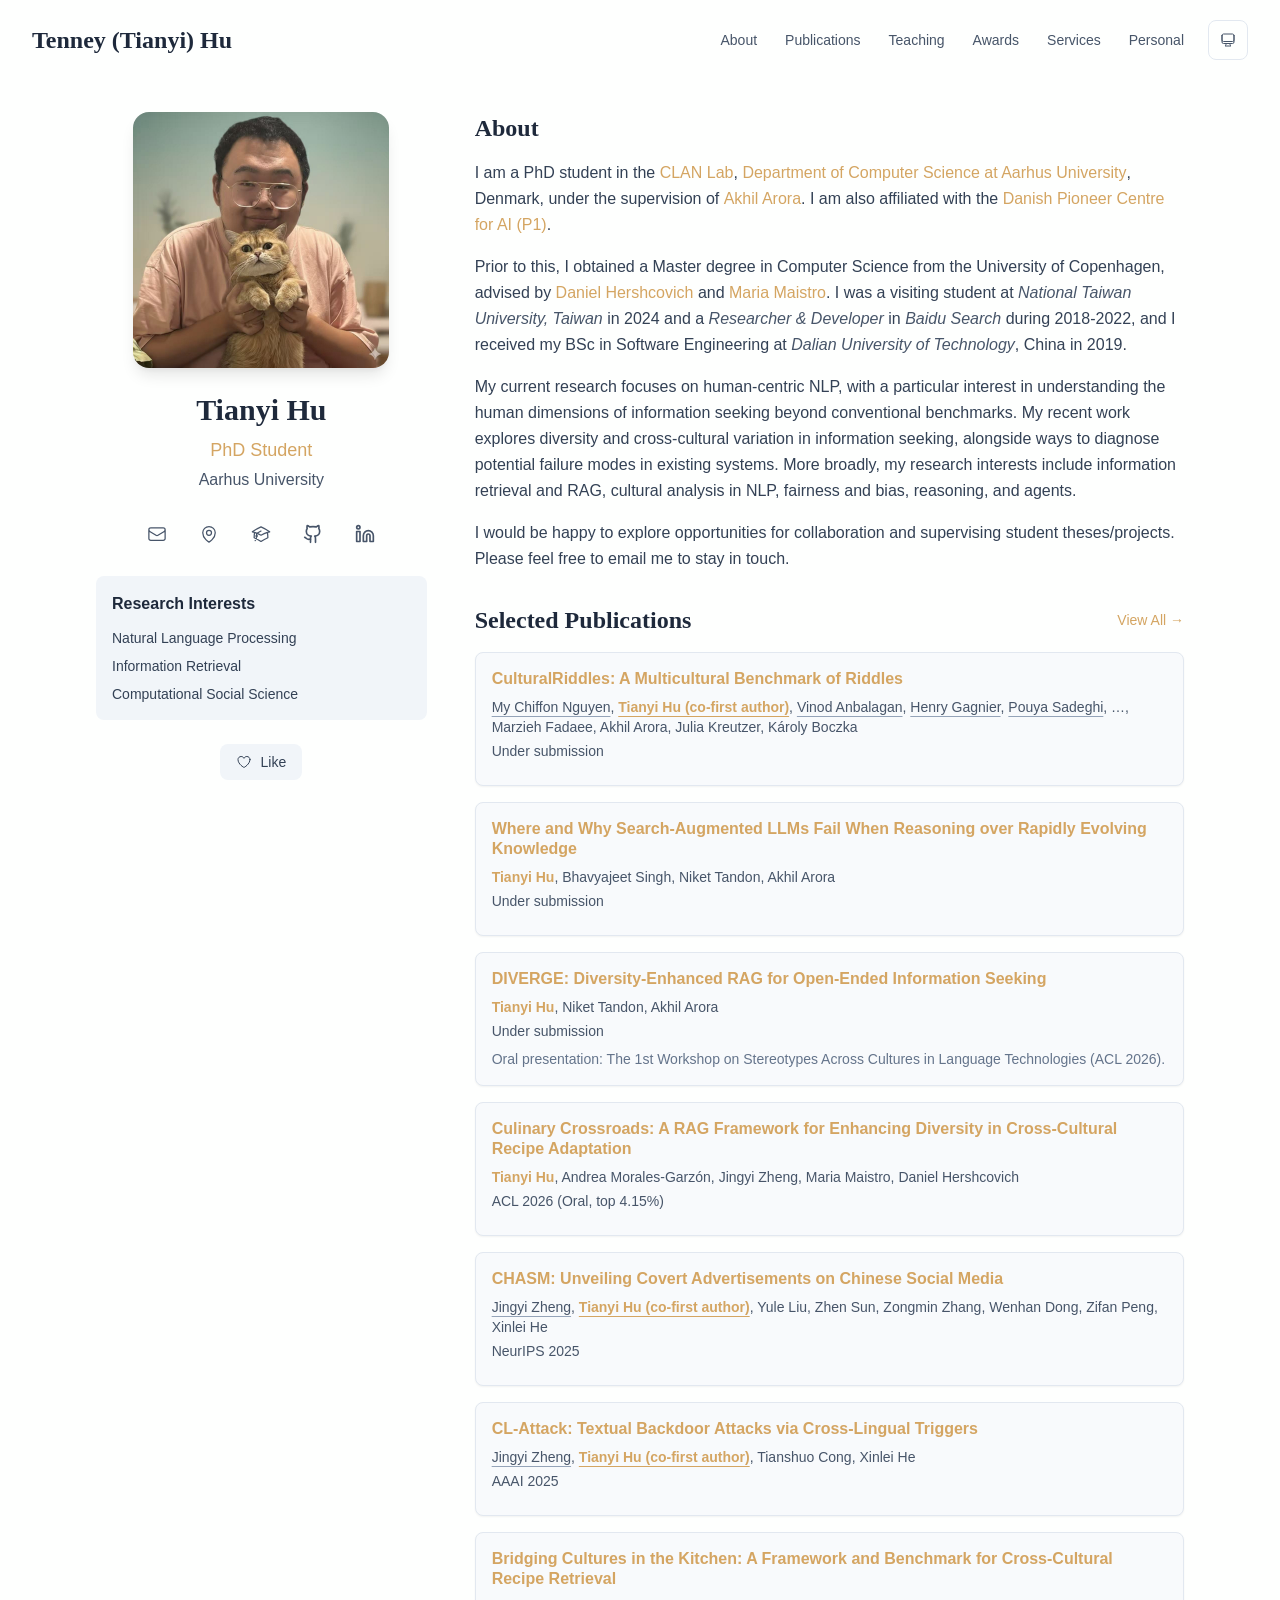
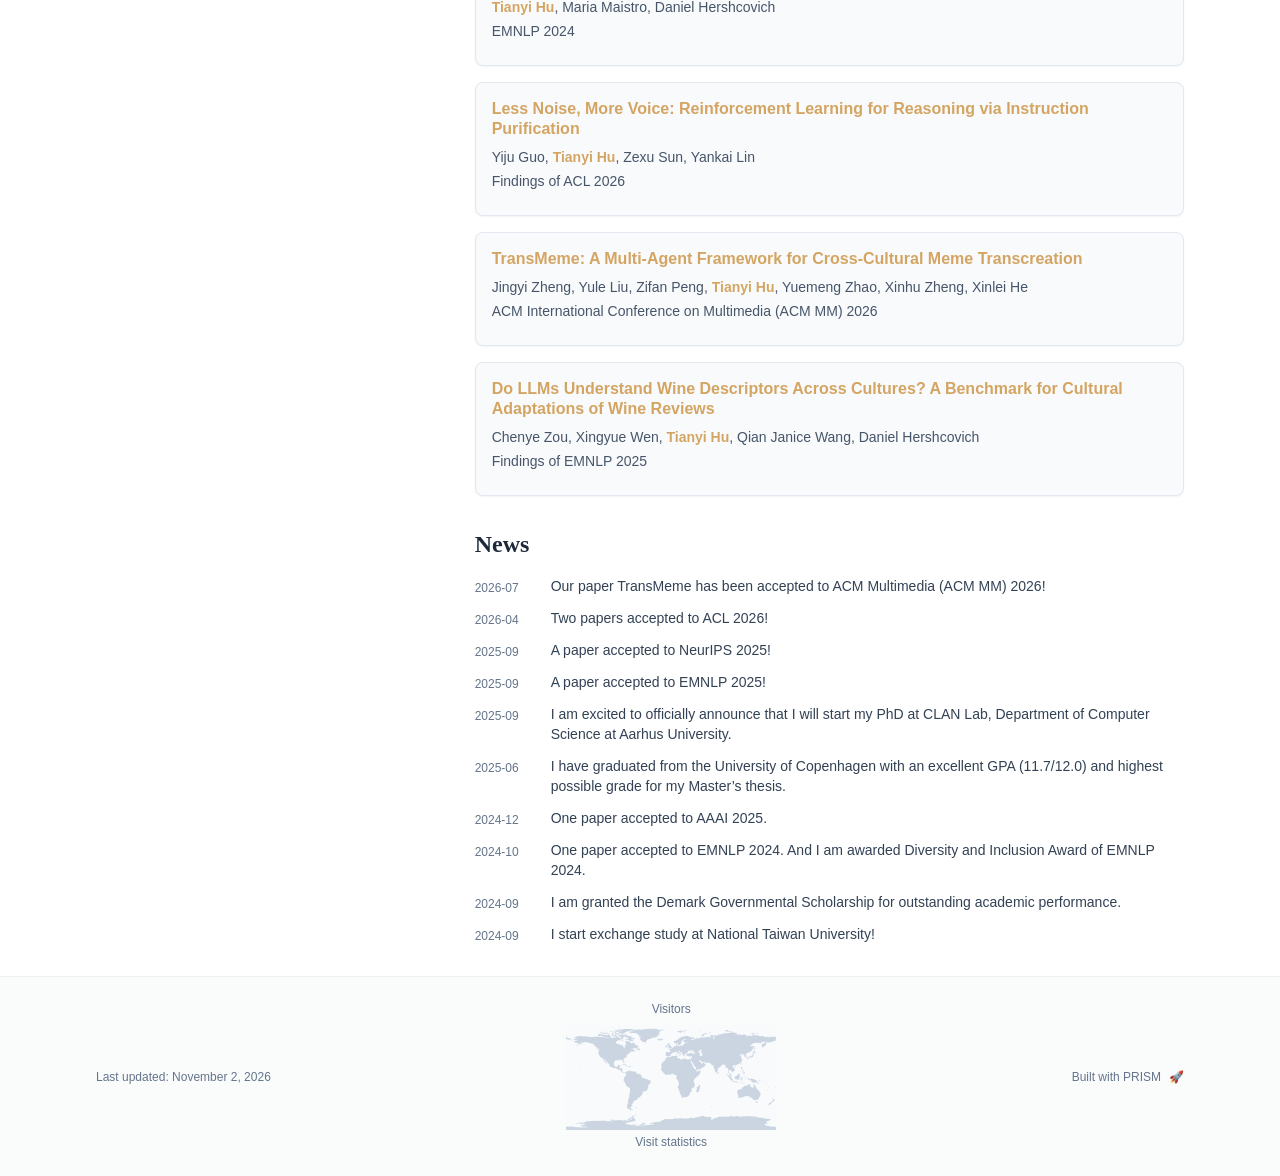
==== commit c55b2ba9: "Update research interests in the home biography" ====
--- a/index.html
+++ b/index.html
@@ -59,5 +59,5 @@
     }
   </script><script src="/_next/static/chunks/polyfills-42372ed130431b0a.js" noModule=""></script></head><body class="font-sans antialiased"><div hidden=""><!--$--><!--/$--></div><div style="visibility:hidden"><nav class="fixed top-0 left-0 right-0 z-50" data-headlessui-state=""><div class="transition-all duration-300 ease-out bg-transparent" style="transform:translateY(-100px)"><div class="max-w-7xl mx-auto px-4 sm:px-6 lg:px-8"><div class="flex justify-between items-center h-16 lg:h-20"><div class="flex-shrink-0" tabindex="0"><a class="text-xl lg:text-2xl font-serif font-semibold text-primary hover:text-accent transition-colors duration-200" href="/">Tenney (Tianyi) Hu</a></div><div class="hidden lg:block"><div class="ml-10 flex items-center space-x-3"><div class="relative flex items-baseline space-x-1"><a data-nav-href="/" class="relative px-3 py-2 text-sm font-medium rounded-lg transition-colors duration-150 text-primary" href="/">About</a><a data-nav-href="/publications" class="relative px-3 py-2 text-sm font-medium rounded-lg transition-colors duration-150 text-neutral-600" href="/publications/">Publications</a><a data-nav-href="/teaching" class="relative px-3 py-2 text-sm font-medium rounded-lg transition-colors duration-150 text-neutral-600" href="/teaching/">Teaching</a><a data-nav-href="/awards" class="relative px-3 py-2 text-sm font-medium rounded-lg transition-colors duration-150 text-neutral-600" href="/awards/">Awards</a><a data-nav-href="/services" class="relative px-3 py-2 text-sm font-medium rounded-lg transition-colors duration-150 text-neutral-600" href="/services/">Services</a><a data-nav-href="/personal" class="relative px-3 py-2 text-sm font-medium rounded-lg transition-colors duration-150 text-neutral-600" href="/personal/">Personal</a></div><div class="flex items-center justify-center w-10 h-10 rounded-lg border border-neutral-200 dark:border-[rgba(148,163,184,0.24)] bg-background dark:bg-neutral-800"><div class="w-4 h-4 rounded-full bg-neutral-300 animate-pulse"></div></div></div></div><div class="lg:hidden flex items-center space-x-2"><div class="flex items-center justify-center w-10 h-10 rounded-lg border border-neutral-200 dark:border-[rgba(148,163,184,0.24)] bg-background dark:bg-neutral-800"><div class="w-4 h-4 rounded-full bg-neutral-300 animate-pulse"></div></div><button class="inline-flex items-center justify-center p-2 rounded-md text-neutral-600 hover:text-primary hover:bg-neutral-100 dark:hover:bg-neutral-800 focus:outline-none focus:ring-2 focus:ring-inset focus:ring-accent transition-colors duration-200" id="headlessui-disclosure-button-_R_7pdb_" type="button" aria-expanded="false" data-headlessui-state=""><span class="sr-only">Open main menu</span><div><svg xmlns="http://www.w3.org/2000/svg" fill="none" viewBox="0 0 24 24" stroke-width="1.5" stroke="currentColor" aria-hidden="true" data-slot="icon" class="block h-6 w-6"><path stroke-linecap="round" stroke-linejoin="round" d="M3.75 6.75h16.5M3.75 12h16.5m-16.5 5.25h16.5"></path></svg></div></button></div></div></div></div></nav><main class="min-h-screen pt-16 lg:pt-20"><div class="max-w-6xl mx-auto px-4 sm:px-6 lg:px-8 py-8 bg-background min-h-screen"><div class="grid grid-cols-1 lg:grid-cols-3 gap-12"><div class="lg:col-span-1"><div class="sticky top-8" style="opacity:0;transform:translateY(20px)"><div class="w-64 h-64 mx-auto mb-6 rounded-2xl overflow-hidden shadow-lg hover:shadow-xl transition-all duration-200 hover:scale-105"><img alt="Tianyi Hu" width="256" height="256" decoding="async" data-nimg="1" class="w-full h-full object-cover object-[32%_center]" style="color:transparent" src="/bio.jpg"/></div><div class="text-center mb-6"><h1 class="text-3xl font-serif font-bold text-primary mb-2">Tianyi Hu</h1><p class="text-lg text-accent font-medium mb-1">PhD Student</p><p class="text-neutral-600 mb-2">Aarhus University</p></div><div class="flex flex-wrap justify-center gap-3 sm:gap-4 mb-6 relative px-2"><div class="relative"><button class="p-2 sm:p-2 transition-colors duration-200 text-neutral-600 dark:text-neutral-400 hover:text-accent" aria-label="Email"><svg xmlns="http://www.w3.org/2000/svg" fill="none" viewBox="0 0 24 24" stroke-width="1.5" stroke="currentColor" aria-hidden="true" data-slot="icon" class="h-5 w-5"><path stroke-linecap="round" stroke-linejoin="round" d="M21.75 6.75v10.5a2.25 2.25 0 0 1-2.25 2.25h-15a2.25 2.25 0 0 1-2.25-2.25V6.75m19.5 0A2.25 2.25 0 0 0 19.5 4.5h-15a2.25 2.25 0 0 0-2.25 2.25m19.5 0v.243a2.25 2.25 0 0 1-1.07 1.916l-7.5 4.615a2.25 2.25 0 0 1-2.36 0L3.32 8.91a2.25 2.25 0 0 1-1.07-1.916V6.75"></path></svg></button></div><div class="relative"><button class="p-2 sm:p-2 transition-colors duration-200 text-neutral-600 dark:text-neutral-400 hover:text-accent" aria-label="Location"><svg xmlns="http://www.w3.org/2000/svg" fill="none" viewBox="0 0 24 24" stroke-width="1.5" stroke="currentColor" aria-hidden="true" data-slot="icon" class="h-5 w-5"><path stroke-linecap="round" stroke-linejoin="round" d="M15 10.5a3 3 0 1 1-6 0 3 3 0 0 1 6 0Z"></path><path stroke-linecap="round" stroke-linejoin="round" d="M19.5 10.5c0 7.142-7.5 11.25-7.5 11.25S4.5 17.642 4.5 10.5a7.5 7.5 0 1 1 15 0Z"></path></svg></button></div><a href="https://scholar.google.com/citations?user=hkXJQ8oAAAAJ" target="_blank" rel="noopener noreferrer" class="p-2 sm:p-2 text-neutral-600 dark:text-neutral-400 hover:text-accent transition-colors duration-200" aria-label="Google Scholar"><svg xmlns="http://www.w3.org/2000/svg" fill="none" viewBox="0 0 24 24" stroke-width="1.5" stroke="currentColor" aria-hidden="true" data-slot="icon" class="h-5 w-5"><path stroke-linecap="round" stroke-linejoin="round" d="M4.26 10.147a60.438 60.438 0 0 0-.491 6.347A48.62 48.62 0 0 1 12 20.904a48.62 48.62 0 0 1 8.232-4.41 60.46 60.46 0 0 0-.491-6.347m-15.482 0a50.636 50.636 0 0 0-2.658-.813A59.906 59.906 0 0 1 12 3.493a59.903 59.903 0 0 1 10.399 5.84c-.896.248-1.783.52-2.658.814m-15.482 0A50.717 50.717 0 0 1 12 13.489a50.702 50.702 0 0 1 7.74-3.342M6.75 15a.75.75 0 1 0 0-1.5.75.75 0 0 0 0 1.5Zm0 0v-3.675A55.378 55.378 0 0 1 12 8.443m-7.007 11.55A5.981 5.981 0 0 0 6.75 15.75v-1.5"></path></svg></a><a href="https://github.com/TenneyHu/" target="_blank" rel="noopener noreferrer" class="p-2 sm:p-2 text-neutral-600 dark:text-neutral-400 hover:text-accent transition-colors duration-200" aria-label="GitHub"><svg xmlns="http://www.w3.org/2000/svg" width="24" height="24" viewBox="0 0 24 24" fill="none" stroke="currentColor" stroke-width="2" stroke-linecap="round" stroke-linejoin="round" class="lucide lucide-github h-5 w-5" aria-hidden="true"><path d="M15 22v-4a4.8 4.8 0 0 0-1-3.5c3 0 6-2 6-5.5.08-1.25-.27-2.48-1-3.5.28-1.15.28-2.35 0-3.5 0 0-1 0-3 1.5-2.64-.5-5.36-.5-8 0C6 2 5 2 5 2c-.3 1.15-.3 2.35 0 3.5A5.403 5.403 0 0 0 4 9c0 3.5 3 5.5 6 5.5-.39.49-.68 1.05-.85 1.65-.17.6-.22 1.23-.15 1.85v4"></path><path d="M9 18c-4.51 2-5-2-7-2"></path></svg></a><a href="https://www.linkedin.com/in/tianyi-hu-5a4184242/" target="_blank" rel="noopener noreferrer" class="p-2 sm:p-2 text-neutral-600 dark:text-neutral-400 hover:text-accent transition-colors duration-200" aria-label="LinkedIn"><svg xmlns="http://www.w3.org/2000/svg" width="24" height="24" viewBox="0 0 24 24" fill="none" stroke="currentColor" stroke-width="2" stroke-linecap="round" stroke-linejoin="round" class="lucide lucide-linkedin h-5 w-5" aria-hidden="true"><path d="M16 8a6 6 0 0 1 6 6v7h-4v-7a2 2 0 0 0-2-2 2 2 0 0 0-2 2v7h-4v-7a6 6 0 0 1 6-6z"></path><rect width="4" height="12" x="2" y="9"></rect><circle cx="4" cy="4" r="2"></circle></svg></a></div><div class="bg-neutral-100 dark:bg-neutral-800 rounded-lg p-4 mb-6 hover:shadow-lg transition-all duration-200 hover:scale-[1.02]"><h3 class="font-semibold text-primary mb-3">Research Interests</h3><div class="space-y-2 text-sm text-neutral-700 dark:text-neutral-500"><div>Natural Language Processing</div><div>Information Retrieval</div><div>Computational Social Science</div></div></div><div class="flex justify-center"><div class="relative"><button class="flex items-center space-x-2 px-4 py-2 rounded-lg font-medium text-sm transition-all duration-200 bg-neutral-100 dark:bg-neutral-800 text-neutral-700 dark:text-neutral-500 hover:bg-red-50 dark:hover:bg-red-900/20 hover:text-red-600 dark:hover:text-red-400 cursor-pointer" tabindex="0"><svg xmlns="http://www.w3.org/2000/svg" fill="none" viewBox="0 0 24 24" stroke-width="1.5" stroke="currentColor" aria-hidden="true" data-slot="icon" class="h-4 w-4"><path stroke-linecap="round" stroke-linejoin="round" d="M21 8.25c0-2.485-2.099-4.5-4.688-4.5-1.935 0-3.597 1.126-4.312 2.733-.715-1.607-2.377-2.733-4.313-2.733C5.1 3.75 3 5.765 3 8.25c0 7.22 9 12 9 12s9-4.78 9-12Z"></path></svg><span>Like</span></button></div></div></div></div><div class="lg:col-span-2 space-y-8"><section id="about" class="scroll-mt-24 space-y-8"><section style="opacity:0;transform:translateY(20px)"><h2 class="text-2xl font-serif font-bold text-primary mb-4">About</h2><div class="text-neutral-700 dark:text-neutral-600 leading-relaxed"><p class="mb-4 last:mb-0">I am a PhD student in the <a href="https://au-clan.github.io/" node="[object Object]" target="_blank" rel="noopener noreferrer" class="text-accent font-medium transition-all duration-200 rounded hover:bg-accent/10 hover:shadow-sm">CLAN Lab</a>, <a href="https://cs.au.dk/" node="[object Object]" target="_blank" rel="noopener noreferrer" class="text-accent font-medium transition-all duration-200 rounded hover:bg-accent/10 hover:shadow-sm">Department of Computer Science at Aarhus University</a>, Denmark, under the supervision of <a href="https://au-clan.github.io/people/aarora/" node="[object Object]" target="_blank" rel="noopener noreferrer" class="text-accent font-medium transition-all duration-200 rounded hover:bg-accent/10 hover:shadow-sm">Akhil Arora</a>. I am also affiliated with the <a href="https://www.aicentre.dk/" node="[object Object]" target="_blank" rel="noopener noreferrer" class="text-accent font-medium transition-all duration-200 rounded hover:bg-accent/10 hover:shadow-sm">Danish Pioneer Centre for AI (P1)</a>.</p>
 <p class="mb-4 last:mb-0">Prior to this, I obtained a Master degree in Computer Science from the University of Copenhagen, advised by <a href="https://danielhers.github.io/" node="[object Object]" target="_blank" rel="noopener noreferrer" class="text-accent font-medium transition-all duration-200 rounded hover:bg-accent/10 hover:shadow-sm">Daniel Hershcovich</a> and <a href="https://di.ku.dk/english/staff/?pure=en/persons/641366" node="[object Object]" target="_blank" rel="noopener noreferrer" class="text-accent font-medium transition-all duration-200 rounded hover:bg-accent/10 hover:shadow-sm">Maria Maistro</a>. I was a visiting student at <em class="italic text-neutral-600 dark:text-neutral-500">National Taiwan University, Taiwan</em> in 2024 and a <em class="italic text-neutral-600 dark:text-neutral-500">Researcher &amp; Developer</em> in  <em class="italic text-neutral-600 dark:text-neutral-500">Baidu Search</em> during 2018-2022, and I received my BSc in Software Engineering at <em class="italic text-neutral-600 dark:text-neutral-500">Dalian University of Technology</em>, China in 2019.</p>
-<p class="mb-4 last:mb-0">My current research focuses on Human-Centric and Trustworthy NLP, including Human–AI co-evolution and the development of inclusive NLP for underrepresented communities. To achieve this, my work broadly spans areas such as RAG, memory, reasoning, and agents.</p>
-<p class="mb-4 last:mb-0">I would be happy to explore opportunities for collaboration and supervising student theses/projects. Please feel free to email me to stay in touch.</p></div></section><section style="opacity:0;transform:translateY(20px)"><div class="flex items-center justify-between mb-4"><h2 class="text-2xl font-serif font-bold text-primary">Selected Publications</h2><a class="text-accent hover:text-accent-dark text-sm font-medium transition-all duration-200 rounded hover:bg-accent/10 hover:shadow-sm" href="/publications/">View All<!-- --> →</a></div><div class="space-y-4"><div class="bg-neutral-50 dark:bg-neutral-800 p-4 rounded-lg shadow-sm border border-neutral-200 dark:border-[rgba(148,163,184,0.24)] hover:shadow-lg transition-all duration-200 hover:scale-[1.02]" style="opacity:0;transform:translateY(20px)"><h3 class="font-semibold text-primary mb-2 leading-tight"><a href="https://arxiv.org/abs/2610.29968" target="_blank" rel="noopener noreferrer" class="text-accent hover:text-accent-dark transition-colors">CulturalRiddles: A Multicultural Benchmark of Riddles</a></h3><p class="text-sm text-neutral-600 dark:text-neutral-500 mb-1"><span><span class=" underline underline-offset-4 decoration-neutral-400">My Chiffon Nguyen</span>, </span><span><span class="font-semibold text-accent underline underline-offset-4 decoration-accent">Tianyi Hu (co-first author)</span>, </span><span><span class=" underline underline-offset-4 decoration-neutral-400">Vinod Anbalagan</span>, </span><span><span class=" underline underline-offset-4 decoration-neutral-400">Henry Gagnier</span>, </span><span><span class=" underline underline-offset-4 decoration-neutral-400">Pouya Sadeghi</span>, </span><span><span class=" ">…</span>, </span><span><span class=" ">Marzieh Fadaee</span>, </span><span><span class=" ">Akhil Arora</span>, </span><span><span class=" ">Julia Kreutzer</span>, </span><span><span class=" ">Károly Boczka</span></span></p><p class="text-sm text-neutral-600 dark:text-neutral-500 mb-2">Under submission</p></div><div class="bg-neutral-50 dark:bg-neutral-800 p-4 rounded-lg shadow-sm border border-neutral-200 dark:border-[rgba(148,163,184,0.24)] hover:shadow-lg transition-all duration-200 hover:scale-[1.02]" style="opacity:0;transform:translateY(20px)"><h3 class="font-semibold text-primary mb-2 leading-tight"><a href="https://arxiv.org/abs/2610.25323" target="_blank" rel="noopener noreferrer" class="text-accent hover:text-accent-dark transition-colors">Where and Why Search-Augmented LLMs Fail When Reasoning over Rapidly Evolving Knowledge</a></h3><p class="text-sm text-neutral-600 dark:text-neutral-500 mb-1"><span><span class="font-semibold text-accent ">Tianyi Hu</span>, </span><span><span class=" ">Bhavyajeet Singh</span>, </span><span><span class=" ">Niket Tandon</span>, </span><span><span class=" ">Akhil Arora</span></span></p><p class="text-sm text-neutral-600 dark:text-neutral-500 mb-2">Under submission</p></div><div class="bg-neutral-50 dark:bg-neutral-800 p-4 rounded-lg shadow-sm border border-neutral-200 dark:border-[rgba(148,163,184,0.24)] hover:shadow-lg transition-all duration-200 hover:scale-[1.02]" style="opacity:0;transform:translateY(20px)"><h3 class="font-semibold text-primary mb-2 leading-tight"><a href="https://arxiv.org/abs/2602.00238" target="_blank" rel="noopener noreferrer" class="text-accent hover:text-accent-dark transition-colors">DIVERGE: Diversity-Enhanced RAG for Open-Ended Information Seeking</a></h3><p class="text-sm text-neutral-600 dark:text-neutral-500 mb-1"><span><span class="font-semibold text-accent ">Tianyi Hu</span>, </span><span><span class=" ">Niket Tandon</span>, </span><span><span class=" ">Akhil Arora</span></span></p><p class="text-sm text-neutral-600 dark:text-neutral-500 mb-2">Under submission</p><p class="text-sm text-neutral-500 dark:text-neutral-500 line-clamp-2">Oral presentation: The 1st Workshop on Stereotypes Across Cultures in Language Technologies (ACL 2026).</p></div><div class="bg-neutral-50 dark:bg-neutral-800 p-4 rounded-lg shadow-sm border border-neutral-200 dark:border-[rgba(148,163,184,0.24)] hover:shadow-lg transition-all duration-200 hover:scale-[1.02]" style="opacity:0;transform:translateY(20px)"><h3 class="font-semibold text-primary mb-2 leading-tight"><a href="https://aclanthology.org/2026.acl-long.111/" target="_blank" rel="noopener noreferrer" class="text-accent hover:text-accent-dark transition-colors">Culinary Crossroads: A RAG Framework for Enhancing Diversity in Cross-Cultural Recipe Adaptation</a></h3><p class="text-sm text-neutral-600 dark:text-neutral-500 mb-1"><span><span class="font-semibold text-accent ">Tianyi Hu</span>, </span><span><span class=" ">Andrea Morales-Garzón</span>, </span><span><span class=" ">Jingyi Zheng</span>, </span><span><span class=" ">Maria Maistro</span>, </span><span><span class=" ">Daniel Hershcovich</span></span></p><p class="text-sm text-neutral-600 dark:text-neutral-500 mb-2">ACL 2026 (Oral, top 4.15%)</p></div><div class="bg-neutral-50 dark:bg-neutral-800 p-4 rounded-lg shadow-sm border border-neutral-200 dark:border-[rgba(148,163,184,0.24)] hover:shadow-lg transition-all duration-200 hover:scale-[1.02]" style="opacity:0;transform:translateY(20px)"><h3 class="font-semibold text-primary mb-2 leading-tight"><a href="https://arxiv.org/abs/2604.20511" target="_blank" rel="noopener noreferrer" class="text-accent hover:text-accent-dark transition-colors">CHASM: Unveiling Covert Advertisements on Chinese Social Media</a></h3><p class="text-sm text-neutral-600 dark:text-neutral-500 mb-1"><span><span class=" underline underline-offset-4 decoration-neutral-400">Jingyi Zheng</span>, </span><span><span class="font-semibold text-accent underline underline-offset-4 decoration-accent">Tianyi Hu (co-first author)</span>, </span><span><span class=" ">Yule Liu</span>, </span><span><span class=" ">Zhen Sun</span>, </span><span><span class=" ">Zongmin Zhang</span>, </span><span><span class=" ">Wenhan Dong</span>, </span><span><span class=" ">Zifan Peng</span>, </span><span><span class=" ">Xinlei He</span></span></p><p class="text-sm text-neutral-600 dark:text-neutral-500 mb-2">NeurIPS 2025</p></div><div class="bg-neutral-50 dark:bg-neutral-800 p-4 rounded-lg shadow-sm border border-neutral-200 dark:border-[rgba(148,163,184,0.24)] hover:shadow-lg transition-all duration-200 hover:scale-[1.02]" style="opacity:0;transform:translateY(20px)"><h3 class="font-semibold text-primary mb-2 leading-tight"><a href="https://arxiv.org/abs/2412.19037" target="_blank" rel="noopener noreferrer" class="text-accent hover:text-accent-dark transition-colors">CL-Attack: Textual Backdoor Attacks via Cross-Lingual Triggers</a></h3><p class="text-sm text-neutral-600 dark:text-neutral-500 mb-1"><span><span class=" underline underline-offset-4 decoration-neutral-400">Jingyi Zheng</span>, </span><span><span class="font-semibold text-accent underline underline-offset-4 decoration-accent">Tianyi Hu (co-first author)</span>, </span><span><span class=" ">Tianshuo Cong</span>, </span><span><span class=" ">Xinlei He</span></span></p><p class="text-sm text-neutral-600 dark:text-neutral-500 mb-2">AAAI 2025</p></div><div class="bg-neutral-50 dark:bg-neutral-800 p-4 rounded-lg shadow-sm border border-neutral-200 dark:border-[rgba(148,163,184,0.24)] hover:shadow-lg transition-all duration-200 hover:scale-[1.02]" style="opacity:0;transform:translateY(20px)"><h3 class="font-semibold text-primary mb-2 leading-tight"><a href="https://aclanthology.org/2024.emnlp-main.61/" target="_blank" rel="noopener noreferrer" class="text-accent hover:text-accent-dark transition-colors">Bridging Cultures in the Kitchen: A Framework and Benchmark for Cross-Cultural Recipe Retrieval</a></h3><p class="text-sm text-neutral-600 dark:text-neutral-500 mb-1"><span><span class="font-semibold text-accent ">Tianyi Hu</span>, </span><span><span class=" ">Maria Maistro</span>, </span><span><span class=" ">Daniel Hershcovich</span></span></p><p class="text-sm text-neutral-600 dark:text-neutral-500 mb-2">EMNLP 2024</p></div><div class="bg-neutral-50 dark:bg-neutral-800 p-4 rounded-lg shadow-sm border border-neutral-200 dark:border-[rgba(148,163,184,0.24)] hover:shadow-lg transition-all duration-200 hover:scale-[1.02]" style="opacity:0;transform:translateY(20px)"><h3 class="font-semibold text-primary mb-2 leading-tight"><a href="https://aclanthology.org/2026.findings-acl.659/" target="_blank" rel="noopener noreferrer" class="text-accent hover:text-accent-dark transition-colors">Less Noise, More Voice: Reinforcement Learning for Reasoning via Instruction Purification</a></h3><p class="text-sm text-neutral-600 dark:text-neutral-500 mb-1"><span><span class=" ">Yiju Guo</span>, </span><span><span class="font-semibold text-accent ">Tianyi Hu</span>, </span><span><span class=" ">Zexu Sun</span>, </span><span><span class=" ">Yankai Lin</span></span></p><p class="text-sm text-neutral-600 dark:text-neutral-500 mb-2">Findings of ACL 2026</p></div><div class="bg-neutral-50 dark:bg-neutral-800 p-4 rounded-lg shadow-sm border border-neutral-200 dark:border-[rgba(148,163,184,0.24)] hover:shadow-lg transition-all duration-200 hover:scale-[1.02]" style="opacity:0;transform:translateY(20px)"><h3 class="font-semibold text-primary mb-2 leading-tight"><a href="https://arxiv.org/abs/2608.27127" target="_blank" rel="noopener noreferrer" class="text-accent hover:text-accent-dark transition-colors">TransMeme: A Multi-Agent Framework for Cross-Cultural Meme Transcreation</a></h3><p class="text-sm text-neutral-600 dark:text-neutral-500 mb-1"><span><span class=" ">Jingyi Zheng</span>, </span><span><span class=" ">Yule Liu</span>, </span><span><span class=" ">Zifan Peng</span>, </span><span><span class="font-semibold text-accent ">Tianyi Hu</span>, </span><span><span class=" ">Yuemeng Zhao</span>, </span><span><span class=" ">Xinhu Zheng</span>, </span><span><span class=" ">Xinlei He</span></span></p><p class="text-sm text-neutral-600 dark:text-neutral-500 mb-2">ACM International Conference on Multimedia (ACM MM) 2026</p></div><div class="bg-neutral-50 dark:bg-neutral-800 p-4 rounded-lg shadow-sm border border-neutral-200 dark:border-[rgba(148,163,184,0.24)] hover:shadow-lg transition-all duration-200 hover:scale-[1.02]" style="opacity:0;transform:translateY(20px)"><h3 class="font-semibold text-primary mb-2 leading-tight"><a href="https://aclanthology.org/2025.findings-emnlp.99/" target="_blank" rel="noopener noreferrer" class="text-accent hover:text-accent-dark transition-colors">Do LLMs Understand Wine Descriptors Across Cultures? A Benchmark for Cultural Adaptations of Wine Reviews</a></h3><p class="text-sm text-neutral-600 dark:text-neutral-500 mb-1"><span><span class=" ">Chenye Zou</span>, </span><span><span class=" ">Xingyue Wen</span>, </span><span><span class="font-semibold text-accent ">Tianyi Hu</span>, </span><span><span class=" ">Qian Janice Wang</span>, </span><span><span class=" ">Daniel Hershcovich</span></span></p><p class="text-sm text-neutral-600 dark:text-neutral-500 mb-2">Findings of EMNLP 2025</p></div></div></section><section style="opacity:0;transform:translateY(20px)"><h2 class="text-2xl font-serif font-bold text-primary mb-4">News</h2><div class="space-y-3"><div class="flex items-start space-x-3"><span class="text-xs text-neutral-500 mt-1 w-16 flex-shrink-0">2026-07</span><p class="text-sm text-neutral-700">Our paper TransMeme has been accepted to ACM Multimedia (ACM MM) 2026!</p></div><div class="flex items-start space-x-3"><span class="text-xs text-neutral-500 mt-1 w-16 flex-shrink-0">2026-04</span><p class="text-sm text-neutral-700">Two papers accepted to ACL 2026!</p></div><div class="flex items-start space-x-3"><span class="text-xs text-neutral-500 mt-1 w-16 flex-shrink-0">2025-09</span><p class="text-sm text-neutral-700">A paper accepted to NeurIPS 2025!</p></div><div class="flex items-start space-x-3"><span class="text-xs text-neutral-500 mt-1 w-16 flex-shrink-0">2025-09</span><p class="text-sm text-neutral-700">A paper accepted to EMNLP 2025!</p></div><div class="flex items-start space-x-3"><span class="text-xs text-neutral-500 mt-1 w-16 flex-shrink-0">2025-09</span><p class="text-sm text-neutral-700">I am excited to officially announce that I will start my PhD at CLAN Lab, Department of Computer Science at Aarhus University.</p></div><div class="flex items-start space-x-3"><span class="text-xs text-neutral-500 mt-1 w-16 flex-shrink-0">2025-06</span><p class="text-sm text-neutral-700">I have graduated from the University of Copenhagen with an excellent GPA (11.7/12.0) and highest possible grade for my Master’s thesis.</p></div><div class="flex items-start space-x-3"><span class="text-xs text-neutral-500 mt-1 w-16 flex-shrink-0">2024-12</span><p class="text-sm text-neutral-700">One paper accepted to AAAI 2025.</p></div><div class="flex items-start space-x-3"><span class="text-xs text-neutral-500 mt-1 w-16 flex-shrink-0">2024-10</span><p class="text-sm text-neutral-700">One paper accepted to EMNLP 2024. And I am awarded Diversity and Inclusion Award of EMNLP 2024.</p></div><div class="flex items-start space-x-3"><span class="text-xs text-neutral-500 mt-1 w-16 flex-shrink-0">2024-09</span><p class="text-sm text-neutral-700">I am granted the Demark Governmental Scholarship for outstanding academic performance.</p></div><div class="flex items-start space-x-3"><span class="text-xs text-neutral-500 mt-1 w-16 flex-shrink-0">2024-09</span><p class="text-sm text-neutral-700">I start exchange study at National Taiwan University!</p></div></div></section></section></div></div></div><!--$--><!--/$--></main><footer class="border-t border-neutral-200/50 bg-neutral-50/50 dark:bg-neutral-900/50 dark:border-neutral-700/50"><div class="max-w-6xl mx-auto px-4 sm:px-6 lg:px-8 py-6"><div class="flex flex-col sm:flex-row justify-between items-center gap-2"><p class="text-xs text-neutral-500">Last updated<!-- -->: <!-- -->November 2, 2026</p><section aria-label="Visitor locations and visit count" class="flex-shrink-0 text-xs text-neutral-500" style="width:210px;max-width:100%;text-align:center"><p class="text-xs font-medium text-neutral-500 mb-2">Visitors</p><a id="site-visitor-map" href="https://www.supercounters.com/stats/1740170" target="_blank" rel="noopener noreferrer" aria-label="Approximate visitor locations. Open visitor statistics." title="Approximate visitor locations" style="display:block;position:relative;width:210px;height:105px;background-image:url(/assets/visitor-world.svg);background-repeat:no-repeat;background-position:center;background-size:210px 105px"></a><div id="site-visitor-count" style="min-height:18px;margin-top:4px"><a id="site-visitor-fallback" href="https://www.supercounters.com/stats/1740171" target="_blank" rel="noopener noreferrer" class="text-xs text-neutral-500 hover:text-accent">Visit statistics</a></div></section><p class="text-xs text-neutral-500 flex items-center"><a href="https://github.com/xyjoey/PRISM" target="_blank" rel="noopener noreferrer">Built with PRISM</a><span class="ml-2">🚀</span></p></div></div></footer></div><script src="/_next/static/chunks/webpack-084ae6d53f03b7b3.js" id="_R_" async=""></script><script>(self.__next_f=self.__next_f||[]).push([0])</script><script>self.__next_f.push([1,"1:\"$Sreact.fragment\"\n3:I[7558,[\"615\",\"static/chunks/615-4d3a2b0922041f0c.js\",\"619\",\"static/chunks/619-9168df9c2a29b74b.js\",\"310\",\"static/chunks/310-e331d309ebd695f5.js\",\"177\",\"static/chunks/app/layout-2a6289e4efaa2893.js\"],\"ThemeProvider\"]\n4:I[611,[\"615\",\"static/chunks/615-4d3a2b0922041f0c.js\",\"619\",\"static/chunks/619-9168df9c2a29b74b.js\",\"310\",\"static/chunks/310-e331d309ebd695f5.js\",\"177\",\"static/chunks/app/layout-2a6289e4efaa2893.js\"],\"LocaleProvider\"]\n5:I[552,[\"615\",\"static/chunks/615-4d3a2b0922041f0c.js\",\"619\",\"static/chunks/619-9168df9c2a29b74b.js\",\"310\",\"static/chunks/310-e331d309ebd695f5.js\",\"177\",\"static/chunks/app/layout-2a6289e4efaa2893.js\"],\"default\"]\na:I[7150,[],\"\"]\n:HL[\"/_next/static/css/1323167429cc407e.css\",\"style\"]\n2:T57d,"])</script><script>self.__next_f.push([1,"\n    try {\n      const cfg = {\"enabled\":true,\"locales\":[\"en\"],\"defaultLocale\":\"en\",\"mode\":\"auto\",\"fixedLocale\":\"en\",\"persist\":true,\"switcher\":true,\"labels\":{\"en\":\"English\"}};\n      const storageKey = 'locale-storage';\n      const normalize = (value) => typeof value === 'string' ? value.trim().replace('_', '-').toLowerCase() : '';\n      const matchLocale = (candidate) => {\n        const normalized = normalize(candidate);\n        if (!normalized) return null;\n        if (cfg.locales.includes(normalized)) return normalized;\n        const language = normalized.split('-')[0];\n        if (cfg.locales.includes(language)) return language;\n        return null;\n      };\n\n      let resolved = null;\n\n      if (cfg.persist) {\n        resolved = matchLocale(localStorage.getItem(storageKey));\n      }\n\n      if (!resolved) {\n        if (cfg.mode === 'fixed') {\n          resolved = cfg.fixedLocale;\n        } else {\n          resolved = matchLocale(navigator.language);\n        }\n      }\n\n      if (!resolved) {\n        resolved = cfg.defaultLocale;\n      }\n\n      const root = document.documentElement;\n      root.lang = resolved;\n      root.setAttribute('data-locale', resolved);\n\n      if (cfg.persist) {\n        localStorage.setItem(storageKey, resolved);\n      }\n    } catch (e) {\n      const root = document.documentElement;\n      root.lang = 'en';\n      root.setAttribute('data-locale', 'en');\n    }\n  "])</script><script>self.__next_f.push([1,"0:{\"P\":null,\"b\":\"tBl_cFNAzrPfrctLOhfGu\",\"p\":\"\",\"c\":[\"\",\"\"],\"i\":false,\"f\":[[[\"\",{\"children\":[\"__PAGE__\",{}]},\"$undefined\",\"$undefined\",true],[\"\",[\"$\",\"$1\",\"c\",{\"children\":[[[\"$\",\"link\",\"0\",{\"rel\":\"stylesheet\",\"href\":\"/_next/static/css/1323167429cc407e.css\",\"precedence\":\"next\",\"crossOrigin\":\"$undefined\",\"nonce\":\"$undefined\"}]],[\"$\",\"html\",null,{\"lang\":\"en\",\"className\":\"scroll-smooth\",\"suppressHydrationWarning\":true,\"children\":[[\"$\",\"head\",null,{\"children\":[[\"$\",\"link\",null,{\"rel\":\"icon\",\"href\":\"/icon.svg\",\"type\":\"image/svg+xml\"}],[\"$\",\"link\",null,{\"rel\":\"dns-prefetch\",\"href\":\"https://jialeliu.com\"}],[\"$\",\"link\",null,{\"rel\":\"preconnect\",\"href\":\"https://jialeliu.com\",\"crossOrigin\":\"\"}],[\"$\",\"link\",null,{\"rel\":\"preload\",\"as\":\"font\",\"type\":\"font/woff2\",\"href\":\"https://jialeliu.com/fonts/georgiab.woff2\",\"crossOrigin\":\"\"}],[\"$\",\"script\",null,{\"dangerouslySetInnerHTML\":{\"__html\":\"\\n              try {\\n                const theme = localStorage.getItem('theme-storage');\\n                const parsed = theme ? JSON.parse(theme) : null;\\n                const setting = parsed?.state?.theme || 'system';\\n                const prefersDark = typeof window !== 'undefined' && window.matchMedia && window.matchMedia('(prefers-color-scheme: dark)').matches;\\n                const effective = setting === 'dark' ? 'dark' : (setting === 'light' ? 'light' : (prefersDark ? 'dark' : 'light'));\\n                var root = document.documentElement;\\n                root.classList.add(effective);\\n                root.setAttribute('data-theme', effective);\\n              } catch (e) {\\n                var root = document.documentElement;\\n                root.classList.add('light');\\n                root.setAttribute('data-theme', 'light');\\n              }\\n            \"}}],[\"$\",\"script\",null,{\"dangerouslySetInnerHTML\":{\"__html\":\"$2\"}}]]}],[\"$\",\"body\",null,{\"className\":\"font-sans antialiased\",\"children\":[\"$\",\"$L3\",null,{\"children\":[\"$\",\"$L4\",null,{\"config\":{\"enabled\":true,\"locales\":[\"en\"],\"defaultLocale\":\"en\",\"mode\":\"auto\",\"fixedLocale\":\"en\",\"persist\":true,\"switcher\":true,\"labels\":{\"en\":\"English\"}},\"children\":[[\"$\",\"$L5\",null,{\"items\":[{\"title\":\"About\",\"type\":\"page\",\"target\":\"about\",\"href\":\"/\"},{\"title\":\"Publications\",\"type\":\"page\",\"target\":\"publications\",\"href\":\"/publications\"},{\"title\":\"Teaching\",\"type\":\"page\",\"target\":\"teaching\",\"href\":\"/teaching\"},{\"title\":\"Awards\",\"type\":\"page\",\"target\":\"awards\",\"href\":\"/awards\"},{\"title\":\"Services\",\"type\":\"page\",\"target\":\"services\",\"href\":\"/services\"},{\"title\":\"Personal\",\"type\":\"page\",\"target\":\"personal\",\"href\":\"/personal\"}],\"siteTitle\":\"Tenney (Tianyi) Hu\",\"enableOnePageMode\":false,\"i18n\":\"$0:f:0:1:1:props:children:1:props:children:1:props:children:props:children:props:config\",\"itemsByLocale\":{\"en\":[{\"title\":\"About\",\"type\":\"page\",\"target\":\"about\",\"href\":\"/\"},{\"title\":\"Publications\",\"type\":\"page\",\"target\":\"publications\",\"href\":\"/publications\"},{\"title\":\"Teaching\",\"type\":\"page\",\"target\":\"teaching\",\"href\":\"/teaching\"},{\"title\":\"Awards\",\"type\":\"page\",\"target\":\"awards\",\"href\":\"/awards\"},{\"title\":\"Services\",\"type\":\"page\",\"target\":\"services\",\"href\":\"/services\"},{\"title\":\"Personal\",\"type\":\"page\",\"target\":\"personal\",\"href\":\"/personal\"}]},\"siteTitleByLocale\":{\"en\":\"Tenney (Tianyi) Hu\"}}],\"$L6\",\"$L7\"]}]}]}]]}]]}],{\"children\":[\"__PAGE__\",\"$L8\",{},null,false]},null,false],\"$L9\",false]],\"m\":\"$undefined\",\"G\":[\"$a\",[]],\"s\":false,\"S\":true}\n"])</script><script>self.__next_f.push([1,"b:I[9766,[],\"\"]\nc:I[8924,[],\"\"]\nd:I[7923,[\"615\",\"static/chunks/615-4d3a2b0922041f0c.js\",\"619\",\"static/chunks/619-9168df9c2a29b74b.js\",\"310\",\"static/chunks/310-e331d309ebd695f5.js\",\"177\",\"static/chunks/app/layout-2a6289e4efaa2893.js\"],\"default\"]\ne:I[344,[\"615\",\"static/chunks/615-4d3a2b0922041f0c.js\",\"140\",\"static/chunks/140-9014bc38c4061ade.js\",\"619\",\"static/chunks/619-9168df9c2a29b74b.js\",\"681\",\"static/chunks/681-36ac2885563ea216.js\",\"974\",\"static/chunks/app/page-d46494f3ad9df856.js\"],\"default\"]\n11:I[4431,[],\"ViewportBoundary\"]\n13:I[4431,[],\"MetadataBoundary\"]\n14:\"$Sreact.suspense\"\n"])</script><script>self.__next_f.push([1,"6:[\"$\",\"main\",null,{\"className\":\"min-h-screen pt-16 lg:pt-20\",\"children\":[\"$\",\"$Lb\",null,{\"parallelRouterKey\":\"children\",\"error\":\"$undefined\",\"errorStyles\":\"$undefined\",\"errorScripts\":\"$undefined\",\"template\":[\"$\",\"$Lc\",null,{}],\"templateStyles\":\"$undefined\",\"templateScripts\":\"$undefined\",\"notFound\":[[[\"$\",\"title\",null,{\"children\":\"404: This page could not be found.\"}],[\"$\",\"div\",null,{\"style\":{\"fontFamily\":\"system-ui,\\\"Segoe UI\\\",Roboto,Helvetica,Arial,sans-serif,\\\"Apple Color Emoji\\\",\\\"Segoe UI Emoji\\\"\",\"height\":\"100vh\",\"textAlign\":\"center\",\"display\":\"flex\",\"flexDirection\":\"column\",\"alignItems\":\"center\",\"justifyContent\":\"center\"},\"children\":[\"$\",\"div\",null,{\"children\":[[\"$\",\"style\",null,{\"dangerouslySetInnerHTML\":{\"__html\":\"body{color:#000;background:#fff;margin:0}.next-error-h1{border-right:1px solid rgba(0,0,0,.3)}@media (prefers-color-scheme:dark){body{color:#fff;background:#000}.next-error-h1{border-right:1px solid rgba(255,255,255,.3)}}\"}}],[\"$\",\"h1\",null,{\"className\":\"next-error-h1\",\"style\":{\"display\":\"inline-block\",\"margin\":\"0 20px 0 0\",\"padding\":\"0 23px 0 0\",\"fontSize\":24,\"fontWeight\":500,\"verticalAlign\":\"top\",\"lineHeight\":\"49px\"},\"children\":404}],[\"$\",\"div\",null,{\"style\":{\"display\":\"inline-block\"},\"children\":[\"$\",\"h2\",null,{\"style\":{\"fontSize\":14,\"fontWeight\":400,\"lineHeight\":\"49px\",\"margin\":0},\"children\":\"This page could not be found.\"}]}]]}]}]],[]],\"forbidden\":\"$undefined\",\"unauthorized\":\"$undefined\"}]}]\n"])</script><script>self.__next_f.push([1,"7:[\"$\",\"$Ld\",null,{\"lastUpdated\":\"November 2, 2026\",\"lastUpdatedByLocale\":{\"en\":\"November 2, 2026\"},\"defaultLocale\":\"en\"}]\nf:T4c3,"])</script><script>self.__next_f.push([1,"I am a PhD student in the [CLAN Lab](https://au-clan.github.io/), [Department of Computer Science at Aarhus University](https://cs.au.dk/), Denmark, under the supervision of [Akhil Arora](https://au-clan.github.io/people/aarora/). I am also affiliated with the [Danish Pioneer Centre for AI (P1)](https://www.aicentre.dk/).\r\n\r\n\r\nPrior to this, I obtained a Master degree in Computer Science from the University of Copenhagen, advised by [Daniel Hershcovich](https://danielhers.github.io/) and [Maria Maistro](https://di.ku.dk/english/staff/?pure=en/persons/641366). I was a visiting student at *National Taiwan University, Taiwan* in 2024 and a *Researcher & Developer* in  *Baidu Search* during 2018-2022, and I received my BSc in Software Engineering at *Dalian University of Technology*, China in 2019.\r\n\r\nMy current research focuses on Human-Centric and Trustworthy NLP, including Human–AI co-evolution and the development of inclusive NLP for underrepresented communities. To achieve this, my work broadly spans areas such as RAG, memory, reasoning, and agents.\r\n\r\nI would be happy to explore opportunities for collaboration and supervising student theses/projects. Please feel free to email me to stay in touch."])</script><script>self.__next_f.push([1,"8:[\"$\",\"$1\",\"c\",{\"children\":[[\"$\",\"$Le\",null,{\"dataByLocale\":{\"en\":{\"author\":{\"name\":\"Tianyi Hu\",\"title\":\"PhD Student\",\"institution\":\"Aarhus University\",\"avatar\":\"/bio.jpg\"},\"social\":{\"email\":\"tenney.hu@cs.au.dk\",\"location\":\"Aarhus, Denmark\",\"location_details\":[\"Åbogade 15, 8200 Aarhus\",\"Aarhus University, Department of Computer Science\"],\"google_scholar\":\"https://scholar.google.com/citations?user=hkXJQ8oAAAAJ\",\"github\":\"https://github.com/TenneyHu/\",\"linkedin\":\"https://www.linkedin.com/in/tianyi-hu-5a4184242/\"},\"features\":{\"enable_likes\":true,\"enable_one_page_mode\":false},\"enableOnePageMode\":false,\"researchInterests\":[\"Natural Language Processing\",\"Information Retrieval\",\"Computational Social Science\"],\"pagesToShow\":[{\"type\":\"about\",\"id\":\"about\",\"sections\":[{\"id\":\"about\",\"type\":\"markdown\",\"source\":\"bio.md\",\"title\":\"About\",\"content\":\"$f\"},{\"id\":\"featured_publications\",\"type\":\"publications\",\"title\":\"Selected Publications\",\"filter\":\"selected\",\"limit\":10,\"publications\":[{\"id\":\"nguyen2026culturalriddles\",\"title\":\"CulturalRiddles: A Multicultural Benchmark of Riddles\",\"authors\":[{\"name\":\"My Chiffon Nguyen\",\"isHighlighted\":false,\"isCorresponding\":false,\"isCoAuthor\":true},{\"name\":\"Tianyi Hu (co-first author)\",\"isHighlighted\":true,\"isCorresponding\":false,\"isCoAuthor\":true},{\"name\":\"Vinod Anbalagan\",\"isHighlighted\":false,\"isCorresponding\":false,\"isCoAuthor\":true},{\"name\":\"Henry Gagnier\",\"isHighlighted\":false,\"isCorresponding\":false,\"isCoAuthor\":true},{\"name\":\"Pouya Sadeghi\",\"isHighlighted\":false,\"isCorresponding\":false,\"isCoAuthor\":true},{\"name\":\"…\",\"isHighlighted\":false,\"isCorresponding\":false,\"isCoAuthor\":false},{\"name\":\"Marzieh Fadaee\",\"isHighlighted\":false,\"isCorresponding\":false,\"isCoAuthor\":false},{\"name\":\"Akhil Arora\",\"isHighlighted\":false,\"isCorresponding\":false,\"isCoAuthor\":false},{\"name\":\"Julia Kreutzer\",\"isHighlighted\":false,\"isCorresponding\":false,\"isCoAuthor\":false},{\"name\":\"Károly Boczka\",\"isHighlighted\":false,\"isCorresponding\":false,\"isCoAuthor\":false}],\"year\":2026,\"type\":\"preprint\",\"status\":\"under-review\",\"tags\":[],\"keywords\":[],\"researchArea\":\"machine-learning\",\"journal\":\"\",\"conference\":\"Under submission\",\"abstract\":\"\",\"description\":\"\",\"selected\":true,\"bibtex\":\"@misc{nguyen2026culturalriddles,\\n  title = {CulturalRiddles: A Multicultural Benchmark of Riddles},\\n  author = {Nguyen, My Chiffon and Hu, Tianyi and Anbalagan, Vinod and Gagnier, Henry and Sadeghi, Pouya and others},\\n  year = {2026},\\n  eprint = {2610.29968},\\n  archivePrefix = {arXiv},\\n  primaryClass = {cs.CL},\\n  url = {https://arxiv.org/abs/2610.29968}\\n}\",\"url\":\"https://arxiv.org/abs/2610.29968\"},{\"id\":\"hu2026search\",\"title\":\"Where and Why Search-Augmented LLMs Fail When Reasoning over Rapidly Evolving Knowledge\",\"authors\":[{\"name\":\"Tianyi Hu\",\"isHighlighted\":true,\"isCorresponding\":false,\"isCoAuthor\":false},{\"name\":\"Bhavyajeet Singh\",\"isHighlighted\":false,\"isCorresponding\":false,\"isCoAuthor\":false},{\"name\":\"Niket Tandon\",\"isHighlighted\":false,\"isCorresponding\":false,\"isCoAuthor\":false},{\"name\":\"Akhil Arora\",\"isHighlighted\":false,\"isCorresponding\":false,\"isCoAuthor\":false}],\"year\":2026,\"type\":\"preprint\",\"status\":\"under-review\",\"tags\":[],\"keywords\":[],\"researchArea\":\"machine-learning\",\"journal\":\"\",\"conference\":\"Under submission\",\"abstract\":\"\",\"description\":\"\",\"selected\":true,\"bibtex\":\"@unpublished{hu2026search,\\n  title = {Where and Why Search-Augmented LLMs Fail When Reasoning over Rapidly Evolving Knowledge},\\n  author = {Hu, Tianyi and Singh, Bhavyajeet and Tandon, Niket and Arora, Akhil},\\n  note = {Under submission},\\n  year = {2026},\\n  url = {https://arxiv.org/abs/2610.25323}\\n}\",\"url\":\"https://arxiv.org/abs/2610.25323\"},{\"id\":\"hu2026diverge\",\"title\":\"DIVERGE: Diversity-Enhanced RAG for Open-Ended Information Seeking\",\"authors\":[{\"name\":\"Tianyi Hu\",\"isHighlighted\":true,\"isCorresponding\":false,\"isCoAuthor\":false},{\"name\":\"Niket Tandon\",\"isHighlighted\":false,\"isCorresponding\":false,\"isCoAuthor\":false},{\"name\":\"Akhil Arora\",\"isHighlighted\":false,\"isCorresponding\":false,\"isCoAuthor\":false}],\"year\":2026,\"type\":\"preprint\",\"status\":\"under-review\",\"tags\":[],\"keywords\":[],\"researchArea\":\"machine-learning\",\"journal\":\"\",\"conference\":\"Under submission\",\"abstract\":\"\",\"description\":\"Oral presentation: The 1st Workshop on Stereotypes Across Cultures in Language Technologies (ACL 2026).\",\"selected\":true,\"bibtex\":\"@unpublished{hu2026diverge,\\n  title = {DIVERGE: Diversity-Enhanced RAG for Open-Ended Information Seeking},\\n  author = {Hu, Tianyi and Tandon, Niket and Arora, Akhil},\\n  note = {Under submission; Oral presentation: The 1st Workshop on Stereotypes Across Cultures in Language Technologies (ACL 2026).},\\n  year = {2026},\\n  url = {https://arxiv.org/abs/2602.00238}\\n}\",\"url\":\"https://arxiv.org/abs/2602.00238\"},{\"id\":\"hu2025culinary\",\"title\":\"Culinary Crossroads: A RAG Framework for Enhancing Diversity in Cross-Cultural Recipe Adaptation\",\"authors\":[{\"name\":\"Tianyi Hu\",\"isHighlighted\":true,\"isCorresponding\":false,\"isCoAuthor\":false},{\"name\":\"Andrea Morales-Garzón\",\"isHighlighted\":false,\"isCorresponding\":false,\"isCoAuthor\":false},{\"name\":\"Jingyi Zheng\",\"isHighlighted\":false,\"isCorresponding\":false,\"isCoAuthor\":false},{\"name\":\"Maria Maistro\",\"isHighlighted\":false,\"isCorresponding\":false,\"isCoAuthor\":false},{\"name\":\"Daniel Hershcovich\",\"isHighlighted\":false,\"isCorresponding\":false,\"isCoAuthor\":false}],\"year\":2026,\"type\":\"conference\",\"status\":\"published\",\"tags\":[],\"keywords\":[],\"researchArea\":\"machine-learning\",\"journal\":\"\",\"conference\":\"ACL 2026 (Oral, top 4.15%)\",\"abstract\":\"\",\"description\":\"\",\"selected\":true,\"bibtex\":\"@inproceedings{hu2025culinary,\\n  title = {Culinary Crossroads: A RAG Framework for Enhancing Diversity in Cross-Cultural Recipe Adaptation},\\n  author = {Hu, Tianyi and Morales-Garzón, Andrea and Zheng, Jingyi and Maistro, Maria and Hershcovich, Daniel},\\n  booktitle = {ACL 2026 (Oral, top 4.15%)},\\n  year = {2026},\\n  url = {https://aclanthology.org/2026.acl-long.111/}\\n}\",\"url\":\"https://aclanthology.org/2026.acl-long.111/\"},{\"id\":\"zheng2025chasm\",\"title\":\"CHASM: Unveiling Covert Advertisements on Chinese Social Media\",\"authors\":[{\"name\":\"Jingyi Zheng\",\"isHighlighted\":false,\"isCorresponding\":false,\"isCoAuthor\":true},{\"name\":\"Tianyi Hu (co-first author)\",\"isHighlighted\":true,\"isCorresponding\":false,\"isCoAuthor\":true},{\"name\":\"Yule Liu\",\"isHighlighted\":false,\"isCorresponding\":false,\"isCoAuthor\":false},{\"name\":\"Zhen Sun\",\"isHighlighted\":false,\"isCorresponding\":false,\"isCoAuthor\":false},{\"name\":\"Zongmin Zhang\",\"isHighlighted\":false,\"isCorresponding\":false,\"isCoAuthor\":false},{\"name\":\"Wenhan Dong\",\"isHighlighted\":false,\"isCorresponding\":false,\"isCoAuthor\":false},{\"name\":\"Zifan Peng\",\"isHighlighted\":false,\"isCorresponding\":false,\"isCoAuthor\":false},{\"name\":\"Xinlei He\",\"isHighlighted\":false,\"isCorresponding\":false,\"isCoAuthor\":false}],\"year\":2025,\"type\":\"conference\",\"status\":\"published\",\"tags\":[],\"keywords\":[],\"researchArea\":\"machine-learning\",\"journal\":\"\",\"conference\":\"NeurIPS 2025\",\"abstract\":\"\",\"description\":\"\",\"selected\":true,\"bibtex\":\"@inproceedings{zheng2025chasm,\\n  title = {CHASM: Unveiling Covert Advertisements on Chinese Social Media},\\n  author = {Zheng, Jingyi and Hu, Tianyi and Liu, Yule and Sun, Zhen and Zhang, Zongmin and Dong, Wenhan and Peng, Zifan and He, Xinlei},\\n  booktitle = {NeurIPS 2025},\\n  year = {2025},\\n  url = {https://arxiv.org/abs/2604.20511}\\n}\",\"url\":\"https://arxiv.org/abs/2604.20511\"},{\"id\":\"zheng2024cl\",\"title\":\"CL-Attack: Textual Backdoor Attacks via Cross-Lingual Triggers\",\"authors\":[{\"name\":\"Jingyi Zheng\",\"isHighlighted\":false,\"isCorresponding\":false,\"isCoAuthor\":true},{\"name\":\"Tianyi Hu (co-first author)\",\"isHighlighted\":true,\"isCorresponding\":false,\"isCoAuthor\":true},{\"name\":\"Tianshuo Cong\",\"isHighlighted\":false,\"isCorresponding\":false,\"isCoAuthor\":false},{\"name\":\"Xinlei He\",\"isHighlighted\":false,\"isCorresponding\":false,\"isCoAuthor\":false}],\"year\":2025,\"type\":\"conference\",\"status\":\"published\",\"tags\":[],\"keywords\":[],\"researchArea\":\"machine-learning\",\"journal\":\"\",\"conference\":\"AAAI 2025\",\"abstract\":\"\",\"description\":\"\",\"selected\":true,\"bibtex\":\"@inproceedings{zheng2024cl,\\n  title = {CL-Attack: Textual Backdoor Attacks via Cross-Lingual Triggers},\\n  author = {Zheng, Jingyi and Hu, Tianyi and Cong, Tianshuo and He, Xinlei},\\n  booktitle = {AAAI 2025},\\n  year = {2025},\\n  url = {https://arxiv.org/abs/2412.19037}\\n}\",\"url\":\"https://arxiv.org/abs/2412.19037\"},{\"id\":\"hu2024bridging\",\"title\":\"Bridging Cultures in the Kitchen: A Framework and Benchmark for Cross-Cultural Recipe Retrieval\",\"authors\":[{\"name\":\"Tianyi Hu\",\"isHighlighted\":true,\"isCorresponding\":false,\"isCoAuthor\":false},{\"name\":\"Maria Maistro\",\"isHighlighted\":false,\"isCorresponding\":false,\"isCoAuthor\":false},{\"name\":\"Daniel Hershcovich\",\"isHighlighted\":false,\"isCorresponding\":false,\"isCoAuthor\":false}],\"year\":2024,\"type\":\"conference\",\"status\":\"published\",\"tags\":[],\"keywords\":[],\"researchArea\":\"machine-learning\",\"journal\":\"\",\"conference\":\"EMNLP 2024\",\"abstract\":\"\",\"description\":\"\",\"selected\":true,\"bibtex\":\"@inproceedings{hu2024bridging,\\n  title = {Bridging Cultures in the Kitchen: A Framework and Benchmark for Cross-Cultural Recipe Retrieval},\\n  author = {Hu, Tianyi and Maistro, Maria and Hershcovich, Daniel},\\n  booktitle = {EMNLP 2024},\\n  year = {2024},\\n  url = {https://aclanthology.org/2024.emnlp-main.61/}\\n}\",\"url\":\"https://aclanthology.org/2024.emnlp-main.61/\"},{\"id\":\"guo2026less\",\"title\":\"Less Noise, More Voice: Reinforcement Learning for Reasoning via Instruction Purification\",\"authors\":[{\"name\":\"Yiju Guo\",\"isHighlighted\":false,\"isCorresponding\":false,\"isCoAuthor\":false},{\"name\":\"Tianyi Hu\",\"isHighlighted\":true,\"isCorresponding\":false,\"isCoAuthor\":false},{\"name\":\"Zexu Sun\",\"isHighlighted\":false,\"isCorresponding\":false,\"isCoAuthor\":false},{\"name\":\"Yankai Lin\",\"isHighlighted\":false,\"isCorresponding\":false,\"isCoAuthor\":false}],\"year\":2026,\"type\":\"conference\",\"status\":\"published\",\"tags\":[],\"keywords\":[],\"researchArea\":\"machine-learning\",\"journal\":\"\",\"conference\":\"Findings of ACL 2026\",\"abstract\":\"\",\"description\":\"\",\"selected\":true,\"bibtex\":\"@inproceedings{guo2026less,\\n  title = {Less Noise, More Voice: Reinforcement Learning for Reasoning via Instruction Purification},\\n  author = {Guo, Yiju and Hu, Tianyi and Sun, Zexu and Lin, Yankai},\\n  booktitle = {Findings of ACL 2026},\\n  year = {2026},\\n  url = {https://aclanthology.org/2026.findings-acl.659/}\\n}\",\"url\":\"https://aclanthology.org/2026.findings-acl.659/\"},{\"id\":\"zheng2026transmeme\",\"title\":\"TransMeme: A Multi-Agent Framework for Cross-Cultural Meme Transcreation\",\"authors\":[{\"name\":\"Jingyi Zheng\",\"isHighlighted\":false,\"isCorresponding\":false,\"isCoAuthor\":false},{\"name\":\"Yule Liu\",\"isHighlighted\":false,\"isCorresponding\":false,\"isCoAuthor\":false},{\"name\":\"Zifan Peng\",\"isHighlighted\":false,\"isCorresponding\":false,\"isCoAuthor\":false},{\"name\":\"Tianyi Hu\",\"isHighlighted\":true,\"isCorresponding\":false,\"isCoAuthor\":false},{\"name\":\"Yuemeng Zhao\",\"isHighlighted\":false,\"isCorresponding\":false,\"isCoAuthor\":false},{\"name\":\"Xinhu Zheng\",\"isHighlighted\":false,\"isCorresponding\":false,\"isCoAuthor\":false},{\"name\":\"Xinlei He\",\"isHighlighted\":false,\"isCorresponding\":false,\"isCoAuthor\":false}],\"year\":2026,\"type\":\"conference\",\"status\":\"published\",\"tags\":[],\"keywords\":[],\"researchArea\":\"machine-learning\",\"journal\":\"\",\"conference\":\"ACM International Conference on Multimedia (ACM MM) 2026\",\"abstract\":\"\",\"description\":\"\",\"selected\":true,\"bibtex\":\"@inproceedings{zheng2026transmeme,\\n  title = {TransMeme: A Multi-Agent Framework for Cross-Cultural Meme Transcreation},\\n  author = {Zheng, Jingyi and Liu, Yule and Peng, Zifan and Hu, Tianyi and Zhao, Yuemeng and Zheng, Xinhu and He, Xinlei},\\n  booktitle = {ACM International Conference on Multimedia (ACM MM) 2026},\\n  year = {2026},\\n  url = {https://arxiv.org/abs/2608.27127}\\n}\",\"url\":\"https://arxiv.org/abs/2608.27127\"},{\"id\":\"zou2025llms\",\"title\":\"Do LLMs Understand Wine Descriptors Across Cultures? A Benchmark for Cultural Adaptations of Wine Reviews\",\"authors\":[{\"name\":\"Chenye Zou\",\"isHighlighted\":false,\"isCorresponding\":false,\"isCoAuthor\":false},{\"name\":\"Xingyue Wen\",\"isHighlighted\":false,\"isCorresponding\":false,\"isCoAuthor\":false},{\"name\":\"Tianyi Hu\",\"isHighlighted\":true,\"isCorresponding\":false,\"isCoAuthor\":false},{\"name\":\"Qian Janice Wang\",\"isHighlighted\":false,\"isCorresponding\":false,\"isCoAuthor\":false},{\"name\":\"Daniel Hershcovich\",\"isHighlighted\":false,\"isCorresponding\":false,\"isCoAuthor\":false}],\"year\":2025,\"type\":\"conference\",\"status\":\"published\",\"tags\":[],\"keywords\":[],\"researchArea\":\"machine-learning\",\"journal\":\"\",\"conference\":\"Findings of EMNLP 2025\",\"abstract\":\"\",\"description\":\"\",\"selected\":true,\"bibtex\":\"@inproceedings{zou2025llms,\\n  title = {Do LLMs Understand Wine Descriptors Across Cultures? A Benchmark for Cultural Adaptations of Wine Reviews},\\n  author = {Zou, Chenye and Wen, Xingyue and Hu, Tianyi and Wang, Qian Janice and Hershcovich, Daniel},\\n  booktitle = {Findings of EMNLP 2025},\\n  year = {2025},\\n  url = {https://aclanthology.org/2025.findings-emnlp.99/}\\n}\",\"url\":\"https://aclanthology.org/2025.findings-emnlp.99/\"}]},{\"id\":\"news\",\"type\":\"list\",\"title\":\"News\",\"source\":\"news.toml\",\"items\":[{\"date\":\"2026-07\",\"content\":\"Our paper TransMeme has been accepted to ACM Multimedia (ACM MM) 2026!\"},{\"date\":\"2026-04\",\"content\":\"Two papers accepted to ACL 2026!\"},{\"date\":\"2025-09\",\"content\":\"A paper accepted to NeurIPS 2025!\"},{\"date\":\"2025-09\",\"content\":\"A paper accepted to EMNLP 2025!\"},{\"date\":\"2025-09\",\"content\":\"I am excited to officially announce that I will start my PhD at CLAN Lab, Department of Computer Science at Aarhus University.\"},{\"date\":\"2025-06\",\"content\":\"I have graduated from the University of Copenhagen with an excellent GPA (11.7/12.0) and highest possible grade for my Master’s thesis.\"},{\"date\":\"2024-12\",\"content\":\"One paper accepted to AAAI 2025.\"},{\"date\":\"2024-10\",\"content\":\"One paper accepted to EMNLP 2024. And I am awarded Diversity and Inclusion Award of EMNLP 2024.\"},{\"date\":\"2024-09\",\"content\":\"I am granted the Demark Governmental Scholarship for outstanding academic performance.\"},{\"date\":\"2024-09\",\"content\":\"I start exchange study at National Taiwan University!\"}]}]}]}},\"defaultLocale\":\"en\"}],null,\"$L10\"]}]\n"])</script><script>self.__next_f.push([1,"9:[\"$\",\"$1\",\"h\",{\"children\":[null,[[\"$\",\"$L11\",null,{\"children\":\"$L12\"}],null],[\"$\",\"$L13\",null,{\"children\":[\"$\",\"div\",null,{\"hidden\":true,\"children\":[\"$\",\"$14\",null,{\"fallback\":null,\"children\":\"$L15\"}]}]}]]}]\n"])</script><script>self.__next_f.push([1,"16:I[4431,[],\"OutletBoundary\"]\n18:I[5278,[],\"AsyncMetadataOutlet\"]\n10:[\"$\",\"$L16\",null,{\"children\":[\"$L17\",[\"$\",\"$L18\",null,{\"promise\":\"$@19\"}]]}]\n"])</script><script>self.__next_f.push([1,"12:[[\"$\",\"meta\",\"0\",{\"charSet\":\"utf-8\"}],[\"$\",\"meta\",\"1\",{\"name\":\"viewport\",\"content\":\"width=device-width, initial-scale=1\"}]]\n"])</script><script>self.__next_f.push([1,"17:null\n"])</script><script>self.__next_f.push([1,"1a:I[622,[],\"IconMark\"]\n"])</script><script>self.__next_f.push([1,"19:{\"metadata\":[[\"$\",\"title\",\"0\",{\"children\":\"Tenney (Tianyi) Hu\"}],[\"$\",\"meta\",\"1\",{\"name\":\"description\",\"content\":\"PhD student at the Aarhus University.\"}],[\"$\",\"meta\",\"2\",{\"name\":\"author\",\"content\":\"Tianyi Hu\"}],[\"$\",\"meta\",\"3\",{\"name\":\"keywords\",\"content\":\"Tianyi Hu,PhD,Research,Aarhus University\"}],[\"$\",\"meta\",\"4\",{\"name\":\"creator\",\"content\":\"Tianyi Hu\"}],[\"$\",\"meta\",\"5\",{\"name\":\"publisher\",\"content\":\"Tianyi Hu\"}],[\"$\",\"meta\",\"6\",{\"property\":\"og:title\",\"content\":\"Tenney (Tianyi) Hu\"}],[\"$\",\"meta\",\"7\",{\"property\":\"og:description\",\"content\":\"PhD student at the Aarhus University.\"}],[\"$\",\"meta\",\"8\",{\"property\":\"og:site_name\",\"content\":\"Tianyi Hu's Academic Website\"}],[\"$\",\"meta\",\"9\",{\"property\":\"og:locale\",\"content\":\"en_US\"}],[\"$\",\"meta\",\"10\",{\"property\":\"og:type\",\"content\":\"website\"}],[\"$\",\"meta\",\"11\",{\"name\":\"twitter:card\",\"content\":\"summary\"}],[\"$\",\"meta\",\"12\",{\"name\":\"twitter:title\",\"content\":\"Tenney (Tianyi) Hu\"}],[\"$\",\"meta\",\"13\",{\"name\":\"twitter:description\",\"content\":\"PhD student at the Aarhus University.\"}],[\"$\",\"link\",\"14\",{\"rel\":\"icon\",\"href\":\"/icon.svg\"}],[\"$\",\"$L1a\",\"15\",{}]],\"error\":null,\"digest\":\"$undefined\"}\n"])</script><script>self.__next_f.push([1,"15:\"$19:metadata\"\n"])</script></body></html>
+<p class="mb-4 last:mb-0">My current research focuses on human-centric NLP, with a particular interest in understanding the human dimensions of information seeking beyond conventional benchmarks. My recent work explores diversity and cross-cultural variation in information seeking, alongside ways to diagnose potential failure modes in existing systems. More broadly, my research interests include information retrieval and RAG, cultural analysis in NLP, fairness and bias, reasoning, and agents.</p>
+<p class="mb-4 last:mb-0">I would be happy to explore opportunities for collaboration and supervising student theses/projects. Please feel free to email me to stay in touch.</p></div></section><section style="opacity:0;transform:translateY(20px)"><div class="flex items-center justify-between mb-4"><h2 class="text-2xl font-serif font-bold text-primary">Selected Publications</h2><a class="text-accent hover:text-accent-dark text-sm font-medium transition-all duration-200 rounded hover:bg-accent/10 hover:shadow-sm" href="/publications/">View All<!-- --> →</a></div><div class="space-y-4"><div class="bg-neutral-50 dark:bg-neutral-800 p-4 rounded-lg shadow-sm border border-neutral-200 dark:border-[rgba(148,163,184,0.24)] hover:shadow-lg transition-all duration-200 hover:scale-[1.02]" style="opacity:0;transform:translateY(20px)"><h3 class="font-semibold text-primary mb-2 leading-tight"><a href="https://arxiv.org/abs/2610.29968" target="_blank" rel="noopener noreferrer" class="text-accent hover:text-accent-dark transition-colors">CulturalRiddles: A Multicultural Benchmark of Riddles</a></h3><p class="text-sm text-neutral-600 dark:text-neutral-500 mb-1"><span><span class=" underline underline-offset-4 decoration-neutral-400">My Chiffon Nguyen</span>, </span><span><span class="font-semibold text-accent underline underline-offset-4 decoration-accent">Tianyi Hu (co-first author)</span>, </span><span><span class=" underline underline-offset-4 decoration-neutral-400">Vinod Anbalagan</span>, </span><span><span class=" underline underline-offset-4 decoration-neutral-400">Henry Gagnier</span>, </span><span><span class=" underline underline-offset-4 decoration-neutral-400">Pouya Sadeghi</span>, </span><span><span class=" ">…</span>, </span><span><span class=" ">Marzieh Fadaee</span>, </span><span><span class=" ">Akhil Arora</span>, </span><span><span class=" ">Julia Kreutzer</span>, </span><span><span class=" ">Károly Boczka</span></span></p><p class="text-sm text-neutral-600 dark:text-neutral-500 mb-2">Under submission</p></div><div class="bg-neutral-50 dark:bg-neutral-800 p-4 rounded-lg shadow-sm border border-neutral-200 dark:border-[rgba(148,163,184,0.24)] hover:shadow-lg transition-all duration-200 hover:scale-[1.02]" style="opacity:0;transform:translateY(20px)"><h3 class="font-semibold text-primary mb-2 leading-tight"><a href="https://arxiv.org/abs/2610.25323" target="_blank" rel="noopener noreferrer" class="text-accent hover:text-accent-dark transition-colors">Where and Why Search-Augmented LLMs Fail When Reasoning over Rapidly Evolving Knowledge</a></h3><p class="text-sm text-neutral-600 dark:text-neutral-500 mb-1"><span><span class="font-semibold text-accent ">Tianyi Hu</span>, </span><span><span class=" ">Bhavyajeet Singh</span>, </span><span><span class=" ">Niket Tandon</span>, </span><span><span class=" ">Akhil Arora</span></span></p><p class="text-sm text-neutral-600 dark:text-neutral-500 mb-2">Under submission</p></div><div class="bg-neutral-50 dark:bg-neutral-800 p-4 rounded-lg shadow-sm border border-neutral-200 dark:border-[rgba(148,163,184,0.24)] hover:shadow-lg transition-all duration-200 hover:scale-[1.02]" style="opacity:0;transform:translateY(20px)"><h3 class="font-semibold text-primary mb-2 leading-tight"><a href="https://arxiv.org/abs/2602.00238" target="_blank" rel="noopener noreferrer" class="text-accent hover:text-accent-dark transition-colors">DIVERGE: Diversity-Enhanced RAG for Open-Ended Information Seeking</a></h3><p class="text-sm text-neutral-600 dark:text-neutral-500 mb-1"><span><span class="font-semibold text-accent ">Tianyi Hu</span>, </span><span><span class=" ">Niket Tandon</span>, </span><span><span class=" ">Akhil Arora</span></span></p><p class="text-sm text-neutral-600 dark:text-neutral-500 mb-2">Under submission</p><p class="text-sm text-neutral-500 dark:text-neutral-500 line-clamp-2">Oral presentation: The 1st Workshop on Stereotypes Across Cultures in Language Technologies (ACL 2026).</p></div><div class="bg-neutral-50 dark:bg-neutral-800 p-4 rounded-lg shadow-sm border border-neutral-200 dark:border-[rgba(148,163,184,0.24)] hover:shadow-lg transition-all duration-200 hover:scale-[1.02]" style="opacity:0;transform:translateY(20px)"><h3 class="font-semibold text-primary mb-2 leading-tight"><a href="https://aclanthology.org/2026.acl-long.111/" target="_blank" rel="noopener noreferrer" class="text-accent hover:text-accent-dark transition-colors">Culinary Crossroads: A RAG Framework for Enhancing Diversity in Cross-Cultural Recipe Adaptation</a></h3><p class="text-sm text-neutral-600 dark:text-neutral-500 mb-1"><span><span class="font-semibold text-accent ">Tianyi Hu</span>, </span><span><span class=" ">Andrea Morales-Garzón</span>, </span><span><span class=" ">Jingyi Zheng</span>, </span><span><span class=" ">Maria Maistro</span>, </span><span><span class=" ">Daniel Hershcovich</span></span></p><p class="text-sm text-neutral-600 dark:text-neutral-500 mb-2">ACL 2026 (Oral, top 4.15%)</p></div><div class="bg-neutral-50 dark:bg-neutral-800 p-4 rounded-lg shadow-sm border border-neutral-200 dark:border-[rgba(148,163,184,0.24)] hover:shadow-lg transition-all duration-200 hover:scale-[1.02]" style="opacity:0;transform:translateY(20px)"><h3 class="font-semibold text-primary mb-2 leading-tight"><a href="https://arxiv.org/abs/2604.20511" target="_blank" rel="noopener noreferrer" class="text-accent hover:text-accent-dark transition-colors">CHASM: Unveiling Covert Advertisements on Chinese Social Media</a></h3><p class="text-sm text-neutral-600 dark:text-neutral-500 mb-1"><span><span class=" underline underline-offset-4 decoration-neutral-400">Jingyi Zheng</span>, </span><span><span class="font-semibold text-accent underline underline-offset-4 decoration-accent">Tianyi Hu (co-first author)</span>, </span><span><span class=" ">Yule Liu</span>, </span><span><span class=" ">Zhen Sun</span>, </span><span><span class=" ">Zongmin Zhang</span>, </span><span><span class=" ">Wenhan Dong</span>, </span><span><span class=" ">Zifan Peng</span>, </span><span><span class=" ">Xinlei He</span></span></p><p class="text-sm text-neutral-600 dark:text-neutral-500 mb-2">NeurIPS 2025</p></div><div class="bg-neutral-50 dark:bg-neutral-800 p-4 rounded-lg shadow-sm border border-neutral-200 dark:border-[rgba(148,163,184,0.24)] hover:shadow-lg transition-all duration-200 hover:scale-[1.02]" style="opacity:0;transform:translateY(20px)"><h3 class="font-semibold text-primary mb-2 leading-tight"><a href="https://arxiv.org/abs/2412.19037" target="_blank" rel="noopener noreferrer" class="text-accent hover:text-accent-dark transition-colors">CL-Attack: Textual Backdoor Attacks via Cross-Lingual Triggers</a></h3><p class="text-sm text-neutral-600 dark:text-neutral-500 mb-1"><span><span class=" underline underline-offset-4 decoration-neutral-400">Jingyi Zheng</span>, </span><span><span class="font-semibold text-accent underline underline-offset-4 decoration-accent">Tianyi Hu (co-first author)</span>, </span><span><span class=" ">Tianshuo Cong</span>, </span><span><span class=" ">Xinlei He</span></span></p><p class="text-sm text-neutral-600 dark:text-neutral-500 mb-2">AAAI 2025</p></div><div class="bg-neutral-50 dark:bg-neutral-800 p-4 rounded-lg shadow-sm border border-neutral-200 dark:border-[rgba(148,163,184,0.24)] hover:shadow-lg transition-all duration-200 hover:scale-[1.02]" style="opacity:0;transform:translateY(20px)"><h3 class="font-semibold text-primary mb-2 leading-tight"><a href="https://aclanthology.org/2024.emnlp-main.61/" target="_blank" rel="noopener noreferrer" class="text-accent hover:text-accent-dark transition-colors">Bridging Cultures in the Kitchen: A Framework and Benchmark for Cross-Cultural Recipe Retrieval</a></h3><p class="text-sm text-neutral-600 dark:text-neutral-500 mb-1"><span><span class="font-semibold text-accent ">Tianyi Hu</span>, </span><span><span class=" ">Maria Maistro</span>, </span><span><span class=" ">Daniel Hershcovich</span></span></p><p class="text-sm text-neutral-600 dark:text-neutral-500 mb-2">EMNLP 2024</p></div><div class="bg-neutral-50 dark:bg-neutral-800 p-4 rounded-lg shadow-sm border border-neutral-200 dark:border-[rgba(148,163,184,0.24)] hover:shadow-lg transition-all duration-200 hover:scale-[1.02]" style="opacity:0;transform:translateY(20px)"><h3 class="font-semibold text-primary mb-2 leading-tight"><a href="https://aclanthology.org/2026.findings-acl.659/" target="_blank" rel="noopener noreferrer" class="text-accent hover:text-accent-dark transition-colors">Less Noise, More Voice: Reinforcement Learning for Reasoning via Instruction Purification</a></h3><p class="text-sm text-neutral-600 dark:text-neutral-500 mb-1"><span><span class=" ">Yiju Guo</span>, </span><span><span class="font-semibold text-accent ">Tianyi Hu</span>, </span><span><span class=" ">Zexu Sun</span>, </span><span><span class=" ">Yankai Lin</span></span></p><p class="text-sm text-neutral-600 dark:text-neutral-500 mb-2">Findings of ACL 2026</p></div><div class="bg-neutral-50 dark:bg-neutral-800 p-4 rounded-lg shadow-sm border border-neutral-200 dark:border-[rgba(148,163,184,0.24)] hover:shadow-lg transition-all duration-200 hover:scale-[1.02]" style="opacity:0;transform:translateY(20px)"><h3 class="font-semibold text-primary mb-2 leading-tight"><a href="https://arxiv.org/abs/2608.27127" target="_blank" rel="noopener noreferrer" class="text-accent hover:text-accent-dark transition-colors">TransMeme: A Multi-Agent Framework for Cross-Cultural Meme Transcreation</a></h3><p class="text-sm text-neutral-600 dark:text-neutral-500 mb-1"><span><span class=" ">Jingyi Zheng</span>, </span><span><span class=" ">Yule Liu</span>, </span><span><span class=" ">Zifan Peng</span>, </span><span><span class="font-semibold text-accent ">Tianyi Hu</span>, </span><span><span class=" ">Yuemeng Zhao</span>, </span><span><span class=" ">Xinhu Zheng</span>, </span><span><span class=" ">Xinlei He</span></span></p><p class="text-sm text-neutral-600 dark:text-neutral-500 mb-2">ACM International Conference on Multimedia (ACM MM) 2026</p></div><div class="bg-neutral-50 dark:bg-neutral-800 p-4 rounded-lg shadow-sm border border-neutral-200 dark:border-[rgba(148,163,184,0.24)] hover:shadow-lg transition-all duration-200 hover:scale-[1.02]" style="opacity:0;transform:translateY(20px)"><h3 class="font-semibold text-primary mb-2 leading-tight"><a href="https://aclanthology.org/2025.findings-emnlp.99/" target="_blank" rel="noopener noreferrer" class="text-accent hover:text-accent-dark transition-colors">Do LLMs Understand Wine Descriptors Across Cultures? A Benchmark for Cultural Adaptations of Wine Reviews</a></h3><p class="text-sm text-neutral-600 dark:text-neutral-500 mb-1"><span><span class=" ">Chenye Zou</span>, </span><span><span class=" ">Xingyue Wen</span>, </span><span><span class="font-semibold text-accent ">Tianyi Hu</span>, </span><span><span class=" ">Qian Janice Wang</span>, </span><span><span class=" ">Daniel Hershcovich</span></span></p><p class="text-sm text-neutral-600 dark:text-neutral-500 mb-2">Findings of EMNLP 2025</p></div></div></section><section style="opacity:0;transform:translateY(20px)"><h2 class="text-2xl font-serif font-bold text-primary mb-4">News</h2><div class="space-y-3"><div class="flex items-start space-x-3"><span class="text-xs text-neutral-500 mt-1 w-16 flex-shrink-0">2026-07</span><p class="text-sm text-neutral-700">Our paper TransMeme has been accepted to ACM Multimedia (ACM MM) 2026!</p></div><div class="flex items-start space-x-3"><span class="text-xs text-neutral-500 mt-1 w-16 flex-shrink-0">2026-04</span><p class="text-sm text-neutral-700">Two papers accepted to ACL 2026!</p></div><div class="flex items-start space-x-3"><span class="text-xs text-neutral-500 mt-1 w-16 flex-shrink-0">2025-09</span><p class="text-sm text-neutral-700">A paper accepted to NeurIPS 2025!</p></div><div class="flex items-start space-x-3"><span class="text-xs text-neutral-500 mt-1 w-16 flex-shrink-0">2025-09</span><p class="text-sm text-neutral-700">A paper accepted to EMNLP 2025!</p></div><div class="flex items-start space-x-3"><span class="text-xs text-neutral-500 mt-1 w-16 flex-shrink-0">2025-09</span><p class="text-sm text-neutral-700">I am excited to officially announce that I will start my PhD at CLAN Lab, Department of Computer Science at Aarhus University.</p></div><div class="flex items-start space-x-3"><span class="text-xs text-neutral-500 mt-1 w-16 flex-shrink-0">2025-06</span><p class="text-sm text-neutral-700">I have graduated from the University of Copenhagen with an excellent GPA (11.7/12.0) and highest possible grade for my Master’s thesis.</p></div><div class="flex items-start space-x-3"><span class="text-xs text-neutral-500 mt-1 w-16 flex-shrink-0">2024-12</span><p class="text-sm text-neutral-700">One paper accepted to AAAI 2025.</p></div><div class="flex items-start space-x-3"><span class="text-xs text-neutral-500 mt-1 w-16 flex-shrink-0">2024-10</span><p class="text-sm text-neutral-700">One paper accepted to EMNLP 2024. And I am awarded Diversity and Inclusion Award of EMNLP 2024.</p></div><div class="flex items-start space-x-3"><span class="text-xs text-neutral-500 mt-1 w-16 flex-shrink-0">2024-09</span><p class="text-sm text-neutral-700">I am granted the Demark Governmental Scholarship for outstanding academic performance.</p></div><div class="flex items-start space-x-3"><span class="text-xs text-neutral-500 mt-1 w-16 flex-shrink-0">2024-09</span><p class="text-sm text-neutral-700">I start exchange study at National Taiwan University!</p></div></div></section></section></div></div></div><!--$--><!--/$--></main><footer class="border-t border-neutral-200/50 bg-neutral-50/50 dark:bg-neutral-900/50 dark:border-neutral-700/50"><div class="max-w-6xl mx-auto px-4 sm:px-6 lg:px-8 py-6"><div class="flex flex-col sm:flex-row justify-between items-center gap-2"><p class="text-xs text-neutral-500">Last updated<!-- -->: <!-- -->November 2, 2026</p><section aria-label="Visitor locations and visit count" class="flex-shrink-0 text-xs text-neutral-500" style="width:210px;max-width:100%;text-align:center"><p class="text-xs font-medium text-neutral-500 mb-2">Visitors</p><a id="site-visitor-map" href="https://www.supercounters.com/stats/1740170" target="_blank" rel="noopener noreferrer" aria-label="Approximate visitor locations. Open visitor statistics." title="Approximate visitor locations" style="display:block;position:relative;width:210px;height:105px;background-image:url(/assets/visitor-world.svg);background-repeat:no-repeat;background-position:center;background-size:210px 105px"></a><div id="site-visitor-count" style="min-height:18px;margin-top:4px"><a id="site-visitor-fallback" href="https://www.supercounters.com/stats/1740171" target="_blank" rel="noopener noreferrer" class="text-xs text-neutral-500 hover:text-accent">Visit statistics</a></div></section><p class="text-xs text-neutral-500 flex items-center"><a href="https://github.com/xyjoey/PRISM" target="_blank" rel="noopener noreferrer">Built with PRISM</a><span class="ml-2">🚀</span></p></div></div></footer></div><script src="/_next/static/chunks/webpack-084ae6d53f03b7b3.js" id="_R_" async=""></script><script>(self.__next_f=self.__next_f||[]).push([0])</script><script>self.__next_f.push([1,"1:\"$Sreact.fragment\"\n3:I[7558,[\"615\",\"static/chunks/615-4d3a2b0922041f0c.js\",\"619\",\"static/chunks/619-9168df9c2a29b74b.js\",\"310\",\"static/chunks/310-e331d309ebd695f5.js\",\"177\",\"static/chunks/app/layout-2a6289e4efaa2893.js\"],\"ThemeProvider\"]\n4:I[611,[\"615\",\"static/chunks/615-4d3a2b0922041f0c.js\",\"619\",\"static/chunks/619-9168df9c2a29b74b.js\",\"310\",\"static/chunks/310-e331d309ebd695f5.js\",\"177\",\"static/chunks/app/layout-2a6289e4efaa2893.js\"],\"LocaleProvider\"]\n5:I[552,[\"615\",\"static/chunks/615-4d3a2b0922041f0c.js\",\"619\",\"static/chunks/619-9168df9c2a29b74b.js\",\"310\",\"static/chunks/310-e331d309ebd695f5.js\",\"177\",\"static/chunks/app/layout-2a6289e4efaa2893.js\"],\"default\"]\na:I[7150,[],\"\"]\n:HL[\"/_next/static/css/1323167429cc407e.css\",\"style\"]\n2:T57d,"])</script><script>self.__next_f.push([1,"\n    try {\n      const cfg = {\"enabled\":true,\"locales\":[\"en\"],\"defaultLocale\":\"en\",\"mode\":\"auto\",\"fixedLocale\":\"en\",\"persist\":true,\"switcher\":true,\"labels\":{\"en\":\"English\"}};\n      const storageKey = 'locale-storage';\n      const normalize = (value) => typeof value === 'string' ? value.trim().replace('_', '-').toLowerCase() : '';\n      const matchLocale = (candidate) => {\n        const normalized = normalize(candidate);\n        if (!normalized) return null;\n        if (cfg.locales.includes(normalized)) return normalized;\n        const language = normalized.split('-')[0];\n        if (cfg.locales.includes(language)) return language;\n        return null;\n      };\n\n      let resolved = null;\n\n      if (cfg.persist) {\n        resolved = matchLocale(localStorage.getItem(storageKey));\n      }\n\n      if (!resolved) {\n        if (cfg.mode === 'fixed') {\n          resolved = cfg.fixedLocale;\n        } else {\n          resolved = matchLocale(navigator.language);\n        }\n      }\n\n      if (!resolved) {\n        resolved = cfg.defaultLocale;\n      }\n\n      const root = document.documentElement;\n      root.lang = resolved;\n      root.setAttribute('data-locale', resolved);\n\n      if (cfg.persist) {\n        localStorage.setItem(storageKey, resolved);\n      }\n    } catch (e) {\n      const root = document.documentElement;\n      root.lang = 'en';\n      root.setAttribute('data-locale', 'en');\n    }\n  "])</script><script>self.__next_f.push([1,"0:{\"P\":null,\"b\":\"tBl_cFNAzrPfrctLOhfGu\",\"p\":\"\",\"c\":[\"\",\"\"],\"i\":false,\"f\":[[[\"\",{\"children\":[\"__PAGE__\",{}]},\"$undefined\",\"$undefined\",true],[\"\",[\"$\",\"$1\",\"c\",{\"children\":[[[\"$\",\"link\",\"0\",{\"rel\":\"stylesheet\",\"href\":\"/_next/static/css/1323167429cc407e.css\",\"precedence\":\"next\",\"crossOrigin\":\"$undefined\",\"nonce\":\"$undefined\"}]],[\"$\",\"html\",null,{\"lang\":\"en\",\"className\":\"scroll-smooth\",\"suppressHydrationWarning\":true,\"children\":[[\"$\",\"head\",null,{\"children\":[[\"$\",\"link\",null,{\"rel\":\"icon\",\"href\":\"/icon.svg\",\"type\":\"image/svg+xml\"}],[\"$\",\"link\",null,{\"rel\":\"dns-prefetch\",\"href\":\"https://jialeliu.com\"}],[\"$\",\"link\",null,{\"rel\":\"preconnect\",\"href\":\"https://jialeliu.com\",\"crossOrigin\":\"\"}],[\"$\",\"link\",null,{\"rel\":\"preload\",\"as\":\"font\",\"type\":\"font/woff2\",\"href\":\"https://jialeliu.com/fonts/georgiab.woff2\",\"crossOrigin\":\"\"}],[\"$\",\"script\",null,{\"dangerouslySetInnerHTML\":{\"__html\":\"\\n              try {\\n                const theme = localStorage.getItem('theme-storage');\\n                const parsed = theme ? JSON.parse(theme) : null;\\n                const setting = parsed?.state?.theme || 'system';\\n                const prefersDark = typeof window !== 'undefined' && window.matchMedia && window.matchMedia('(prefers-color-scheme: dark)').matches;\\n                const effective = setting === 'dark' ? 'dark' : (setting === 'light' ? 'light' : (prefersDark ? 'dark' : 'light'));\\n                var root = document.documentElement;\\n                root.classList.add(effective);\\n                root.setAttribute('data-theme', effective);\\n              } catch (e) {\\n                var root = document.documentElement;\\n                root.classList.add('light');\\n                root.setAttribute('data-theme', 'light');\\n              }\\n            \"}}],[\"$\",\"script\",null,{\"dangerouslySetInnerHTML\":{\"__html\":\"$2\"}}]]}],[\"$\",\"body\",null,{\"className\":\"font-sans antialiased\",\"children\":[\"$\",\"$L3\",null,{\"children\":[\"$\",\"$L4\",null,{\"config\":{\"enabled\":true,\"locales\":[\"en\"],\"defaultLocale\":\"en\",\"mode\":\"auto\",\"fixedLocale\":\"en\",\"persist\":true,\"switcher\":true,\"labels\":{\"en\":\"English\"}},\"children\":[[\"$\",\"$L5\",null,{\"items\":[{\"title\":\"About\",\"type\":\"page\",\"target\":\"about\",\"href\":\"/\"},{\"title\":\"Publications\",\"type\":\"page\",\"target\":\"publications\",\"href\":\"/publications\"},{\"title\":\"Teaching\",\"type\":\"page\",\"target\":\"teaching\",\"href\":\"/teaching\"},{\"title\":\"Awards\",\"type\":\"page\",\"target\":\"awards\",\"href\":\"/awards\"},{\"title\":\"Services\",\"type\":\"page\",\"target\":\"services\",\"href\":\"/services\"},{\"title\":\"Personal\",\"type\":\"page\",\"target\":\"personal\",\"href\":\"/personal\"}],\"siteTitle\":\"Tenney (Tianyi) Hu\",\"enableOnePageMode\":false,\"i18n\":\"$0:f:0:1:1:props:children:1:props:children:1:props:children:props:children:props:config\",\"itemsByLocale\":{\"en\":[{\"title\":\"About\",\"type\":\"page\",\"target\":\"about\",\"href\":\"/\"},{\"title\":\"Publications\",\"type\":\"page\",\"target\":\"publications\",\"href\":\"/publications\"},{\"title\":\"Teaching\",\"type\":\"page\",\"target\":\"teaching\",\"href\":\"/teaching\"},{\"title\":\"Awards\",\"type\":\"page\",\"target\":\"awards\",\"href\":\"/awards\"},{\"title\":\"Services\",\"type\":\"page\",\"target\":\"services\",\"href\":\"/services\"},{\"title\":\"Personal\",\"type\":\"page\",\"target\":\"personal\",\"href\":\"/personal\"}]},\"siteTitleByLocale\":{\"en\":\"Tenney (Tianyi) Hu\"}}],\"$L6\",\"$L7\"]}]}]}]]}]]}],{\"children\":[\"__PAGE__\",\"$L8\",{},null,false]},null,false],\"$L9\",false]],\"m\":\"$undefined\",\"G\":[\"$a\",[]],\"s\":false,\"S\":true}\n"])</script><script>self.__next_f.push([1,"b:I[9766,[],\"\"]\nc:I[8924,[],\"\"]\nd:I[7923,[\"615\",\"static/chunks/615-4d3a2b0922041f0c.js\",\"619\",\"static/chunks/619-9168df9c2a29b74b.js\",\"310\",\"static/chunks/310-e331d309ebd695f5.js\",\"177\",\"static/chunks/app/layout-2a6289e4efaa2893.js\"],\"default\"]\ne:I[344,[\"615\",\"static/chunks/615-4d3a2b0922041f0c.js\",\"140\",\"static/chunks/140-9014bc38c4061ade.js\",\"619\",\"static/chunks/619-9168df9c2a29b74b.js\",\"681\",\"static/chunks/681-36ac2885563ea216.js\",\"974\",\"static/chunks/app/page-d46494f3ad9df856.js\"],\"default\"]\n11:I[4431,[],\"ViewportBoundary\"]\n13:I[4431,[],\"MetadataBoundary\"]\n14:\"$Sreact.suspense\"\n"])</script><script>self.__next_f.push([1,"6:[\"$\",\"main\",null,{\"className\":\"min-h-screen pt-16 lg:pt-20\",\"children\":[\"$\",\"$Lb\",null,{\"parallelRouterKey\":\"children\",\"error\":\"$undefined\",\"errorStyles\":\"$undefined\",\"errorScripts\":\"$undefined\",\"template\":[\"$\",\"$Lc\",null,{}],\"templateStyles\":\"$undefined\",\"templateScripts\":\"$undefined\",\"notFound\":[[[\"$\",\"title\",null,{\"children\":\"404: This page could not be found.\"}],[\"$\",\"div\",null,{\"style\":{\"fontFamily\":\"system-ui,\\\"Segoe UI\\\",Roboto,Helvetica,Arial,sans-serif,\\\"Apple Color Emoji\\\",\\\"Segoe UI Emoji\\\"\",\"height\":\"100vh\",\"textAlign\":\"center\",\"display\":\"flex\",\"flexDirection\":\"column\",\"alignItems\":\"center\",\"justifyContent\":\"center\"},\"children\":[\"$\",\"div\",null,{\"children\":[[\"$\",\"style\",null,{\"dangerouslySetInnerHTML\":{\"__html\":\"body{color:#000;background:#fff;margin:0}.next-error-h1{border-right:1px solid rgba(0,0,0,.3)}@media (prefers-color-scheme:dark){body{color:#fff;background:#000}.next-error-h1{border-right:1px solid rgba(255,255,255,.3)}}\"}}],[\"$\",\"h1\",null,{\"className\":\"next-error-h1\",\"style\":{\"display\":\"inline-block\",\"margin\":\"0 20px 0 0\",\"padding\":\"0 23px 0 0\",\"fontSize\":24,\"fontWeight\":500,\"verticalAlign\":\"top\",\"lineHeight\":\"49px\"},\"children\":404}],[\"$\",\"div\",null,{\"style\":{\"display\":\"inline-block\"},\"children\":[\"$\",\"h2\",null,{\"style\":{\"fontSize\":14,\"fontWeight\":400,\"lineHeight\":\"49px\",\"margin\":0},\"children\":\"This page could not be found.\"}]}]]}]}]],[]],\"forbidden\":\"$undefined\",\"unauthorized\":\"$undefined\"}]}]\n"])</script><script>self.__next_f.push([1,"7:[\"$\",\"$Ld\",null,{\"lastUpdated\":\"November 2, 2026\",\"lastUpdatedByLocale\":{\"en\":\"November 2, 2026\"},\"defaultLocale\":\"en\"}]\nf:T597,"])</script><script>self.__next_f.push([1,"I am a PhD student in the [CLAN Lab](https://au-clan.github.io/), [Department of Computer Science at Aarhus University](https://cs.au.dk/), Denmark, under the supervision of [Akhil Arora](https://au-clan.github.io/people/aarora/). I am also affiliated with the [Danish Pioneer Centre for AI (P1)](https://www.aicentre.dk/).\r\n\r\n\r\nPrior to this, I obtained a Master degree in Computer Science from the University of Copenhagen, advised by [Daniel Hershcovich](https://danielhers.github.io/) and [Maria Maistro](https://di.ku.dk/english/staff/?pure=en/persons/641366). I was a visiting student at *National Taiwan University, Taiwan* in 2024 and a *Researcher & Developer* in  *Baidu Search* during 2018-2022, and I received my BSc in Software Engineering at *Dalian University of Technology*, China in 2019.\r\n\r\nMy current research focuses on human-centric NLP, with a particular interest in understanding the human dimensions of information seeking beyond conventional benchmarks. My recent work explores diversity and cross-cultural variation in information seeking, alongside ways to diagnose potential failure modes in existing systems. More broadly, my research interests include information retrieval and RAG, cultural analysis in NLP, fairness and bias, reasoning, and agents.\r\n\r\nI would be happy to explore opportunities for collaboration and supervising student theses/projects. Please feel free to email me to stay in touch."])</script><script>self.__next_f.push([1,"8:[\"$\",\"$1\",\"c\",{\"children\":[[\"$\",\"$Le\",null,{\"dataByLocale\":{\"en\":{\"author\":{\"name\":\"Tianyi Hu\",\"title\":\"PhD Student\",\"institution\":\"Aarhus University\",\"avatar\":\"/bio.jpg\"},\"social\":{\"email\":\"tenney.hu@cs.au.dk\",\"location\":\"Aarhus, Denmark\",\"location_details\":[\"Åbogade 15, 8200 Aarhus\",\"Aarhus University, Department of Computer Science\"],\"google_scholar\":\"https://scholar.google.com/citations?user=hkXJQ8oAAAAJ\",\"github\":\"https://github.com/TenneyHu/\",\"linkedin\":\"https://www.linkedin.com/in/tianyi-hu-5a4184242/\"},\"features\":{\"enable_likes\":true,\"enable_one_page_mode\":false},\"enableOnePageMode\":false,\"researchInterests\":[\"Natural Language Processing\",\"Information Retrieval\",\"Computational Social Science\"],\"pagesToShow\":[{\"type\":\"about\",\"id\":\"about\",\"sections\":[{\"id\":\"about\",\"type\":\"markdown\",\"source\":\"bio.md\",\"title\":\"About\",\"content\":\"$f\"},{\"id\":\"featured_publications\",\"type\":\"publications\",\"title\":\"Selected Publications\",\"filter\":\"selected\",\"limit\":10,\"publications\":[{\"id\":\"nguyen2026culturalriddles\",\"title\":\"CulturalRiddles: A Multicultural Benchmark of Riddles\",\"authors\":[{\"name\":\"My Chiffon Nguyen\",\"isHighlighted\":false,\"isCorresponding\":false,\"isCoAuthor\":true},{\"name\":\"Tianyi Hu (co-first author)\",\"isHighlighted\":true,\"isCorresponding\":false,\"isCoAuthor\":true},{\"name\":\"Vinod Anbalagan\",\"isHighlighted\":false,\"isCorresponding\":false,\"isCoAuthor\":true},{\"name\":\"Henry Gagnier\",\"isHighlighted\":false,\"isCorresponding\":false,\"isCoAuthor\":true},{\"name\":\"Pouya Sadeghi\",\"isHighlighted\":false,\"isCorresponding\":false,\"isCoAuthor\":true},{\"name\":\"…\",\"isHighlighted\":false,\"isCorresponding\":false,\"isCoAuthor\":false},{\"name\":\"Marzieh Fadaee\",\"isHighlighted\":false,\"isCorresponding\":false,\"isCoAuthor\":false},{\"name\":\"Akhil Arora\",\"isHighlighted\":false,\"isCorresponding\":false,\"isCoAuthor\":false},{\"name\":\"Julia Kreutzer\",\"isHighlighted\":false,\"isCorresponding\":false,\"isCoAuthor\":false},{\"name\":\"Károly Boczka\",\"isHighlighted\":false,\"isCorresponding\":false,\"isCoAuthor\":false}],\"year\":2026,\"type\":\"preprint\",\"status\":\"under-review\",\"tags\":[],\"keywords\":[],\"researchArea\":\"machine-learning\",\"journal\":\"\",\"conference\":\"Under submission\",\"abstract\":\"\",\"description\":\"\",\"selected\":true,\"bibtex\":\"@misc{nguyen2026culturalriddles,\\n  title = {CulturalRiddles: A Multicultural Benchmark of Riddles},\\n  author = {Nguyen, My Chiffon and Hu, Tianyi and Anbalagan, Vinod and Gagnier, Henry and Sadeghi, Pouya and others},\\n  year = {2026},\\n  eprint = {2610.29968},\\n  archivePrefix = {arXiv},\\n  primaryClass = {cs.CL},\\n  url = {https://arxiv.org/abs/2610.29968}\\n}\",\"url\":\"https://arxiv.org/abs/2610.29968\"},{\"id\":\"hu2026search\",\"title\":\"Where and Why Search-Augmented LLMs Fail When Reasoning over Rapidly Evolving Knowledge\",\"authors\":[{\"name\":\"Tianyi Hu\",\"isHighlighted\":true,\"isCorresponding\":false,\"isCoAuthor\":false},{\"name\":\"Bhavyajeet Singh\",\"isHighlighted\":false,\"isCorresponding\":false,\"isCoAuthor\":false},{\"name\":\"Niket Tandon\",\"isHighlighted\":false,\"isCorresponding\":false,\"isCoAuthor\":false},{\"name\":\"Akhil Arora\",\"isHighlighted\":false,\"isCorresponding\":false,\"isCoAuthor\":false}],\"year\":2026,\"type\":\"preprint\",\"status\":\"under-review\",\"tags\":[],\"keywords\":[],\"researchArea\":\"machine-learning\",\"journal\":\"\",\"conference\":\"Under submission\",\"abstract\":\"\",\"description\":\"\",\"selected\":true,\"bibtex\":\"@unpublished{hu2026search,\\n  title = {Where and Why Search-Augmented LLMs Fail When Reasoning over Rapidly Evolving Knowledge},\\n  author = {Hu, Tianyi and Singh, Bhavyajeet and Tandon, Niket and Arora, Akhil},\\n  note = {Under submission},\\n  year = {2026},\\n  url = {https://arxiv.org/abs/2610.25323}\\n}\",\"url\":\"https://arxiv.org/abs/2610.25323\"},{\"id\":\"hu2026diverge\",\"title\":\"DIVERGE: Diversity-Enhanced RAG for Open-Ended Information Seeking\",\"authors\":[{\"name\":\"Tianyi Hu\",\"isHighlighted\":true,\"isCorresponding\":false,\"isCoAuthor\":false},{\"name\":\"Niket Tandon\",\"isHighlighted\":false,\"isCorresponding\":false,\"isCoAuthor\":false},{\"name\":\"Akhil Arora\",\"isHighlighted\":false,\"isCorresponding\":false,\"isCoAuthor\":false}],\"year\":2026,\"type\":\"preprint\",\"status\":\"under-review\",\"tags\":[],\"keywords\":[],\"researchArea\":\"machine-learning\",\"journal\":\"\",\"conference\":\"Under submission\",\"abstract\":\"\",\"description\":\"Oral presentation: The 1st Workshop on Stereotypes Across Cultures in Language Technologies (ACL 2026).\",\"selected\":true,\"bibtex\":\"@unpublished{hu2026diverge,\\n  title = {DIVERGE: Diversity-Enhanced RAG for Open-Ended Information Seeking},\\n  author = {Hu, Tianyi and Tandon, Niket and Arora, Akhil},\\n  note = {Under submission; Oral presentation: The 1st Workshop on Stereotypes Across Cultures in Language Technologies (ACL 2026).},\\n  year = {2026},\\n  url = {https://arxiv.org/abs/2602.00238}\\n}\",\"url\":\"https://arxiv.org/abs/2602.00238\"},{\"id\":\"hu2025culinary\",\"title\":\"Culinary Crossroads: A RAG Framework for Enhancing Diversity in Cross-Cultural Recipe Adaptation\",\"authors\":[{\"name\":\"Tianyi Hu\",\"isHighlighted\":true,\"isCorresponding\":false,\"isCoAuthor\":false},{\"name\":\"Andrea Morales-Garzón\",\"isHighlighted\":false,\"isCorresponding\":false,\"isCoAuthor\":false},{\"name\":\"Jingyi Zheng\",\"isHighlighted\":false,\"isCorresponding\":false,\"isCoAuthor\":false},{\"name\":\"Maria Maistro\",\"isHighlighted\":false,\"isCorresponding\":false,\"isCoAuthor\":false},{\"name\":\"Daniel Hershcovich\",\"isHighlighted\":false,\"isCorresponding\":false,\"isCoAuthor\":false}],\"year\":2026,\"type\":\"conference\",\"status\":\"published\",\"tags\":[],\"keywords\":[],\"researchArea\":\"machine-learning\",\"journal\":\"\",\"conference\":\"ACL 2026 (Oral, top 4.15%)\",\"abstract\":\"\",\"description\":\"\",\"selected\":true,\"bibtex\":\"@inproceedings{hu2025culinary,\\n  title = {Culinary Crossroads: A RAG Framework for Enhancing Diversity in Cross-Cultural Recipe Adaptation},\\n  author = {Hu, Tianyi and Morales-Garzón, Andrea and Zheng, Jingyi and Maistro, Maria and Hershcovich, Daniel},\\n  booktitle = {ACL 2026 (Oral, top 4.15%)},\\n  year = {2026},\\n  url = {https://aclanthology.org/2026.acl-long.111/}\\n}\",\"url\":\"https://aclanthology.org/2026.acl-long.111/\"},{\"id\":\"zheng2025chasm\",\"title\":\"CHASM: Unveiling Covert Advertisements on Chinese Social Media\",\"authors\":[{\"name\":\"Jingyi Zheng\",\"isHighlighted\":false,\"isCorresponding\":false,\"isCoAuthor\":true},{\"name\":\"Tianyi Hu (co-first author)\",\"isHighlighted\":true,\"isCorresponding\":false,\"isCoAuthor\":true},{\"name\":\"Yule Liu\",\"isHighlighted\":false,\"isCorresponding\":false,\"isCoAuthor\":false},{\"name\":\"Zhen Sun\",\"isHighlighted\":false,\"isCorresponding\":false,\"isCoAuthor\":false},{\"name\":\"Zongmin Zhang\",\"isHighlighted\":false,\"isCorresponding\":false,\"isCoAuthor\":false},{\"name\":\"Wenhan Dong\",\"isHighlighted\":false,\"isCorresponding\":false,\"isCoAuthor\":false},{\"name\":\"Zifan Peng\",\"isHighlighted\":false,\"isCorresponding\":false,\"isCoAuthor\":false},{\"name\":\"Xinlei He\",\"isHighlighted\":false,\"isCorresponding\":false,\"isCoAuthor\":false}],\"year\":2025,\"type\":\"conference\",\"status\":\"published\",\"tags\":[],\"keywords\":[],\"researchArea\":\"machine-learning\",\"journal\":\"\",\"conference\":\"NeurIPS 2025\",\"abstract\":\"\",\"description\":\"\",\"selected\":true,\"bibtex\":\"@inproceedings{zheng2025chasm,\\n  title = {CHASM: Unveiling Covert Advertisements on Chinese Social Media},\\n  author = {Zheng, Jingyi and Hu, Tianyi and Liu, Yule and Sun, Zhen and Zhang, Zongmin and Dong, Wenhan and Peng, Zifan and He, Xinlei},\\n  booktitle = {NeurIPS 2025},\\n  year = {2025},\\n  url = {https://arxiv.org/abs/2604.20511}\\n}\",\"url\":\"https://arxiv.org/abs/2604.20511\"},{\"id\":\"zheng2024cl\",\"title\":\"CL-Attack: Textual Backdoor Attacks via Cross-Lingual Triggers\",\"authors\":[{\"name\":\"Jingyi Zheng\",\"isHighlighted\":false,\"isCorresponding\":false,\"isCoAuthor\":true},{\"name\":\"Tianyi Hu (co-first author)\",\"isHighlighted\":true,\"isCorresponding\":false,\"isCoAuthor\":true},{\"name\":\"Tianshuo Cong\",\"isHighlighted\":false,\"isCorresponding\":false,\"isCoAuthor\":false},{\"name\":\"Xinlei He\",\"isHighlighted\":false,\"isCorresponding\":false,\"isCoAuthor\":false}],\"year\":2025,\"type\":\"conference\",\"status\":\"published\",\"tags\":[],\"keywords\":[],\"researchArea\":\"machine-learning\",\"journal\":\"\",\"conference\":\"AAAI 2025\",\"abstract\":\"\",\"description\":\"\",\"selected\":true,\"bibtex\":\"@inproceedings{zheng2024cl,\\n  title = {CL-Attack: Textual Backdoor Attacks via Cross-Lingual Triggers},\\n  author = {Zheng, Jingyi and Hu, Tianyi and Cong, Tianshuo and He, Xinlei},\\n  booktitle = {AAAI 2025},\\n  year = {2025},\\n  url = {https://arxiv.org/abs/2412.19037}\\n}\",\"url\":\"https://arxiv.org/abs/2412.19037\"},{\"id\":\"hu2024bridging\",\"title\":\"Bridging Cultures in the Kitchen: A Framework and Benchmark for Cross-Cultural Recipe Retrieval\",\"authors\":[{\"name\":\"Tianyi Hu\",\"isHighlighted\":true,\"isCorresponding\":false,\"isCoAuthor\":false},{\"name\":\"Maria Maistro\",\"isHighlighted\":false,\"isCorresponding\":false,\"isCoAuthor\":false},{\"name\":\"Daniel Hershcovich\",\"isHighlighted\":false,\"isCorresponding\":false,\"isCoAuthor\":false}],\"year\":2024,\"type\":\"conference\",\"status\":\"published\",\"tags\":[],\"keywords\":[],\"researchArea\":\"machine-learning\",\"journal\":\"\",\"conference\":\"EMNLP 2024\",\"abstract\":\"\",\"description\":\"\",\"selected\":true,\"bibtex\":\"@inproceedings{hu2024bridging,\\n  title = {Bridging Cultures in the Kitchen: A Framework and Benchmark for Cross-Cultural Recipe Retrieval},\\n  author = {Hu, Tianyi and Maistro, Maria and Hershcovich, Daniel},\\n  booktitle = {EMNLP 2024},\\n  year = {2024},\\n  url = {https://aclanthology.org/2024.emnlp-main.61/}\\n}\",\"url\":\"https://aclanthology.org/2024.emnlp-main.61/\"},{\"id\":\"guo2026less\",\"title\":\"Less Noise, More Voice: Reinforcement Learning for Reasoning via Instruction Purification\",\"authors\":[{\"name\":\"Yiju Guo\",\"isHighlighted\":false,\"isCorresponding\":false,\"isCoAuthor\":false},{\"name\":\"Tianyi Hu\",\"isHighlighted\":true,\"isCorresponding\":false,\"isCoAuthor\":false},{\"name\":\"Zexu Sun\",\"isHighlighted\":false,\"isCorresponding\":false,\"isCoAuthor\":false},{\"name\":\"Yankai Lin\",\"isHighlighted\":false,\"isCorresponding\":false,\"isCoAuthor\":false}],\"year\":2026,\"type\":\"conference\",\"status\":\"published\",\"tags\":[],\"keywords\":[],\"researchArea\":\"machine-learning\",\"journal\":\"\",\"conference\":\"Findings of ACL 2026\",\"abstract\":\"\",\"description\":\"\",\"selected\":true,\"bibtex\":\"@inproceedings{guo2026less,\\n  title = {Less Noise, More Voice: Reinforcement Learning for Reasoning via Instruction Purification},\\n  author = {Guo, Yiju and Hu, Tianyi and Sun, Zexu and Lin, Yankai},\\n  booktitle = {Findings of ACL 2026},\\n  year = {2026},\\n  url = {https://aclanthology.org/2026.findings-acl.659/}\\n}\",\"url\":\"https://aclanthology.org/2026.findings-acl.659/\"},{\"id\":\"zheng2026transmeme\",\"title\":\"TransMeme: A Multi-Agent Framework for Cross-Cultural Meme Transcreation\",\"authors\":[{\"name\":\"Jingyi Zheng\",\"isHighlighted\":false,\"isCorresponding\":false,\"isCoAuthor\":false},{\"name\":\"Yule Liu\",\"isHighlighted\":false,\"isCorresponding\":false,\"isCoAuthor\":false},{\"name\":\"Zifan Peng\",\"isHighlighted\":false,\"isCorresponding\":false,\"isCoAuthor\":false},{\"name\":\"Tianyi Hu\",\"isHighlighted\":true,\"isCorresponding\":false,\"isCoAuthor\":false},{\"name\":\"Yuemeng Zhao\",\"isHighlighted\":false,\"isCorresponding\":false,\"isCoAuthor\":false},{\"name\":\"Xinhu Zheng\",\"isHighlighted\":false,\"isCorresponding\":false,\"isCoAuthor\":false},{\"name\":\"Xinlei He\",\"isHighlighted\":false,\"isCorresponding\":false,\"isCoAuthor\":false}],\"year\":2026,\"type\":\"conference\",\"status\":\"published\",\"tags\":[],\"keywords\":[],\"researchArea\":\"machine-learning\",\"journal\":\"\",\"conference\":\"ACM International Conference on Multimedia (ACM MM) 2026\",\"abstract\":\"\",\"description\":\"\",\"selected\":true,\"bibtex\":\"@inproceedings{zheng2026transmeme,\\n  title = {TransMeme: A Multi-Agent Framework for Cross-Cultural Meme Transcreation},\\n  author = {Zheng, Jingyi and Liu, Yule and Peng, Zifan and Hu, Tianyi and Zhao, Yuemeng and Zheng, Xinhu and He, Xinlei},\\n  booktitle = {ACM International Conference on Multimedia (ACM MM) 2026},\\n  year = {2026},\\n  url = {https://arxiv.org/abs/2608.27127}\\n}\",\"url\":\"https://arxiv.org/abs/2608.27127\"},{\"id\":\"zou2025llms\",\"title\":\"Do LLMs Understand Wine Descriptors Across Cultures? A Benchmark for Cultural Adaptations of Wine Reviews\",\"authors\":[{\"name\":\"Chenye Zou\",\"isHighlighted\":false,\"isCorresponding\":false,\"isCoAuthor\":false},{\"name\":\"Xingyue Wen\",\"isHighlighted\":false,\"isCorresponding\":false,\"isCoAuthor\":false},{\"name\":\"Tianyi Hu\",\"isHighlighted\":true,\"isCorresponding\":false,\"isCoAuthor\":false},{\"name\":\"Qian Janice Wang\",\"isHighlighted\":false,\"isCorresponding\":false,\"isCoAuthor\":false},{\"name\":\"Daniel Hershcovich\",\"isHighlighted\":false,\"isCorresponding\":false,\"isCoAuthor\":false}],\"year\":2025,\"type\":\"conference\",\"status\":\"published\",\"tags\":[],\"keywords\":[],\"researchArea\":\"machine-learning\",\"journal\":\"\",\"conference\":\"Findings of EMNLP 2025\",\"abstract\":\"\",\"description\":\"\",\"selected\":true,\"bibtex\":\"@inproceedings{zou2025llms,\\n  title = {Do LLMs Understand Wine Descriptors Across Cultures? A Benchmark for Cultural Adaptations of Wine Reviews},\\n  author = {Zou, Chenye and Wen, Xingyue and Hu, Tianyi and Wang, Qian Janice and Hershcovich, Daniel},\\n  booktitle = {Findings of EMNLP 2025},\\n  year = {2025},\\n  url = {https://aclanthology.org/2025.findings-emnlp.99/}\\n}\",\"url\":\"https://aclanthology.org/2025.findings-emnlp.99/\"}]},{\"id\":\"news\",\"type\":\"list\",\"title\":\"News\",\"source\":\"news.toml\",\"items\":[{\"date\":\"2026-07\",\"content\":\"Our paper TransMeme has been accepted to ACM Multimedia (ACM MM) 2026!\"},{\"date\":\"2026-04\",\"content\":\"Two papers accepted to ACL 2026!\"},{\"date\":\"2025-09\",\"content\":\"A paper accepted to NeurIPS 2025!\"},{\"date\":\"2025-09\",\"content\":\"A paper accepted to EMNLP 2025!\"},{\"date\":\"2025-09\",\"content\":\"I am excited to officially announce that I will start my PhD at CLAN Lab, Department of Computer Science at Aarhus University.\"},{\"date\":\"2025-06\",\"content\":\"I have graduated from the University of Copenhagen with an excellent GPA (11.7/12.0) and highest possible grade for my Master’s thesis.\"},{\"date\":\"2024-12\",\"content\":\"One paper accepted to AAAI 2025.\"},{\"date\":\"2024-10\",\"content\":\"One paper accepted to EMNLP 2024. And I am awarded Diversity and Inclusion Award of EMNLP 2024.\"},{\"date\":\"2024-09\",\"content\":\"I am granted the Demark Governmental Scholarship for outstanding academic performance.\"},{\"date\":\"2024-09\",\"content\":\"I start exchange study at National Taiwan University!\"}]}]}]}},\"defaultLocale\":\"en\"}],null,\"$L10\"]}]\n"])</script><script>self.__next_f.push([1,"9:[\"$\",\"$1\",\"h\",{\"children\":[null,[[\"$\",\"$L11\",null,{\"children\":\"$L12\"}],null],[\"$\",\"$L13\",null,{\"children\":[\"$\",\"div\",null,{\"hidden\":true,\"children\":[\"$\",\"$14\",null,{\"fallback\":null,\"children\":\"$L15\"}]}]}]]}]\n"])</script><script>self.__next_f.push([1,"16:I[4431,[],\"OutletBoundary\"]\n18:I[5278,[],\"AsyncMetadataOutlet\"]\n10:[\"$\",\"$L16\",null,{\"children\":[\"$L17\",[\"$\",\"$L18\",null,{\"promise\":\"$@19\"}]]}]\n"])</script><script>self.__next_f.push([1,"12:[[\"$\",\"meta\",\"0\",{\"charSet\":\"utf-8\"}],[\"$\",\"meta\",\"1\",{\"name\":\"viewport\",\"content\":\"width=device-width, initial-scale=1\"}]]\n"])</script><script>self.__next_f.push([1,"17:null\n"])</script><script>self.__next_f.push([1,"1a:I[622,[],\"IconMark\"]\n"])</script><script>self.__next_f.push([1,"19:{\"metadata\":[[\"$\",\"title\",\"0\",{\"children\":\"Tenney (Tianyi) Hu\"}],[\"$\",\"meta\",\"1\",{\"name\":\"description\",\"content\":\"PhD student at the Aarhus University.\"}],[\"$\",\"meta\",\"2\",{\"name\":\"author\",\"content\":\"Tianyi Hu\"}],[\"$\",\"meta\",\"3\",{\"name\":\"keywords\",\"content\":\"Tianyi Hu,PhD,Research,Aarhus University\"}],[\"$\",\"meta\",\"4\",{\"name\":\"creator\",\"content\":\"Tianyi Hu\"}],[\"$\",\"meta\",\"5\",{\"name\":\"publisher\",\"content\":\"Tianyi Hu\"}],[\"$\",\"meta\",\"6\",{\"property\":\"og:title\",\"content\":\"Tenney (Tianyi) Hu\"}],[\"$\",\"meta\",\"7\",{\"property\":\"og:description\",\"content\":\"PhD student at the Aarhus University.\"}],[\"$\",\"meta\",\"8\",{\"property\":\"og:site_name\",\"content\":\"Tianyi Hu's Academic Website\"}],[\"$\",\"meta\",\"9\",{\"property\":\"og:locale\",\"content\":\"en_US\"}],[\"$\",\"meta\",\"10\",{\"property\":\"og:type\",\"content\":\"website\"}],[\"$\",\"meta\",\"11\",{\"name\":\"twitter:card\",\"content\":\"summary\"}],[\"$\",\"meta\",\"12\",{\"name\":\"twitter:title\",\"content\":\"Tenney (Tianyi) Hu\"}],[\"$\",\"meta\",\"13\",{\"name\":\"twitter:description\",\"content\":\"PhD student at the Aarhus University.\"}],[\"$\",\"link\",\"14\",{\"rel\":\"icon\",\"href\":\"/icon.svg\"}],[\"$\",\"$L1a\",\"15\",{}]],\"error\":null,\"digest\":\"$undefined\"}\n"])</script><script>self.__next_f.push([1,"15:\"$19:metadata\"\n"])</script></body></html>
